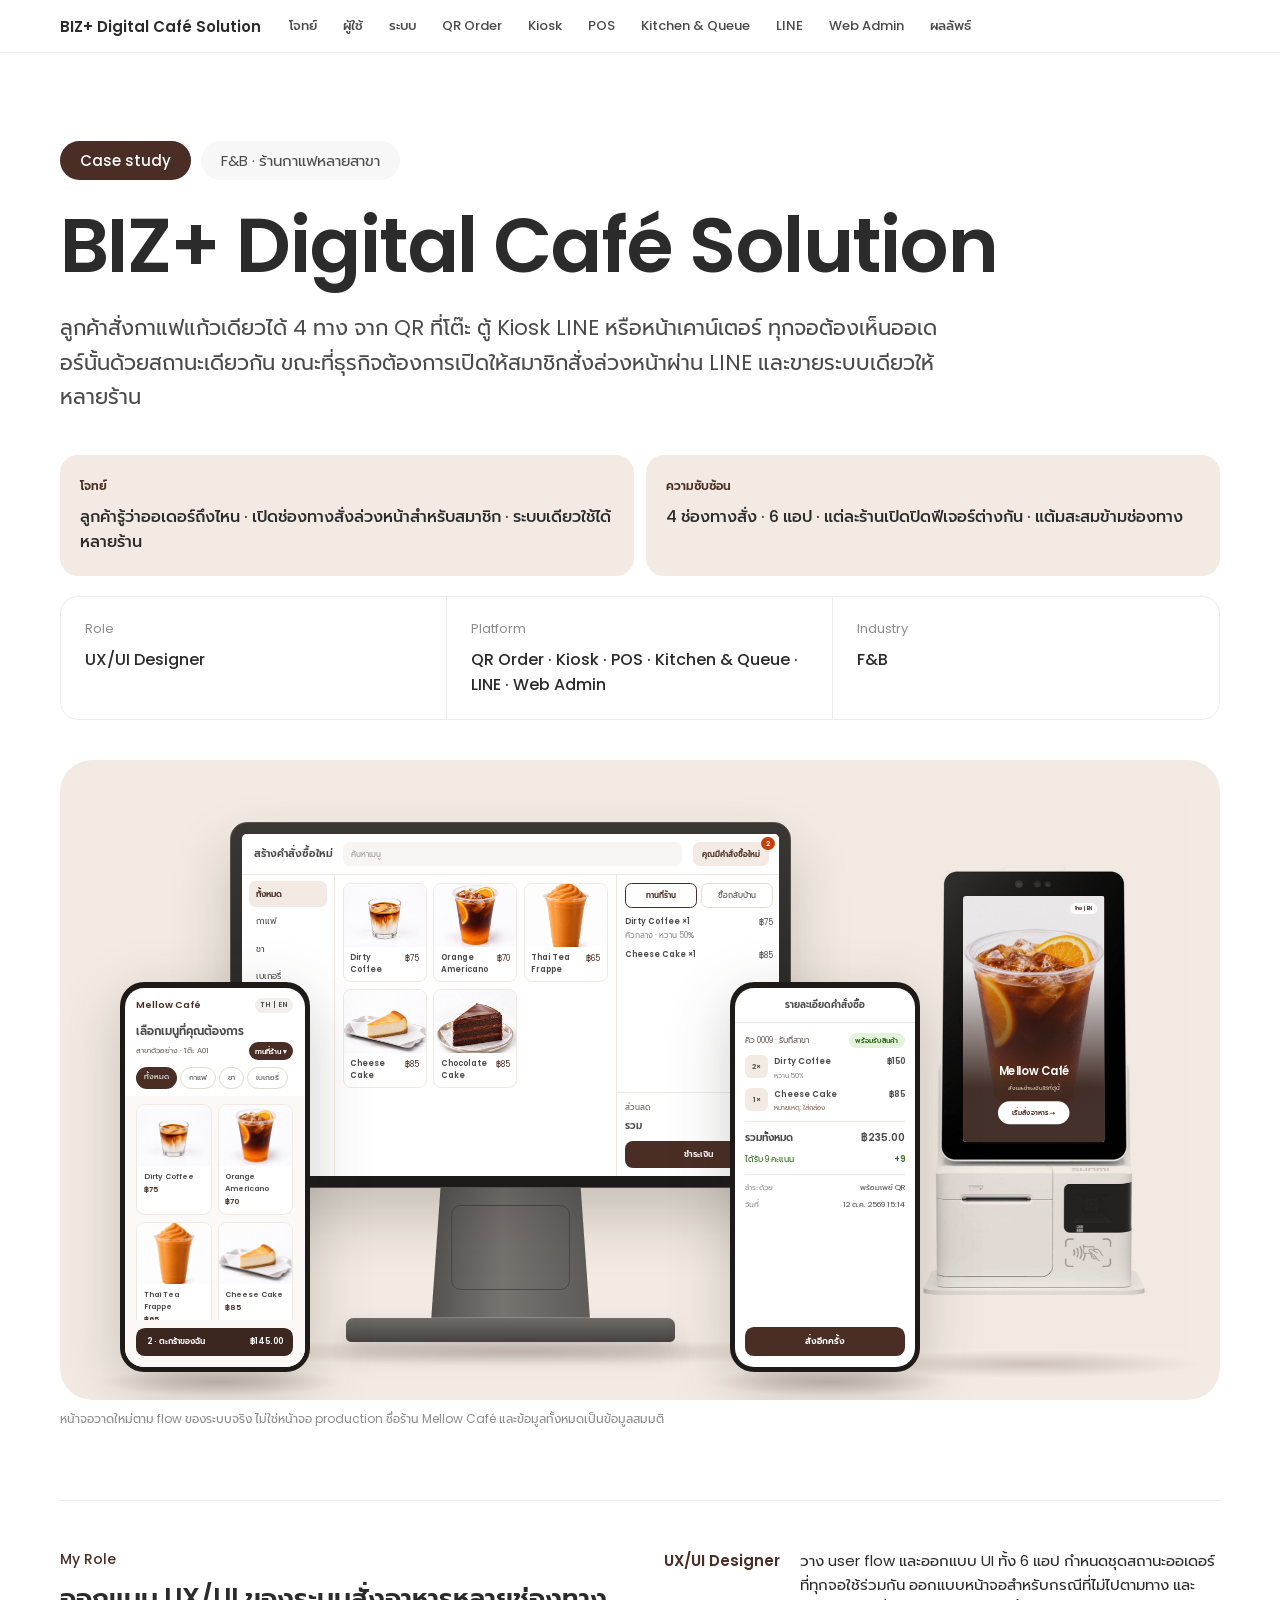
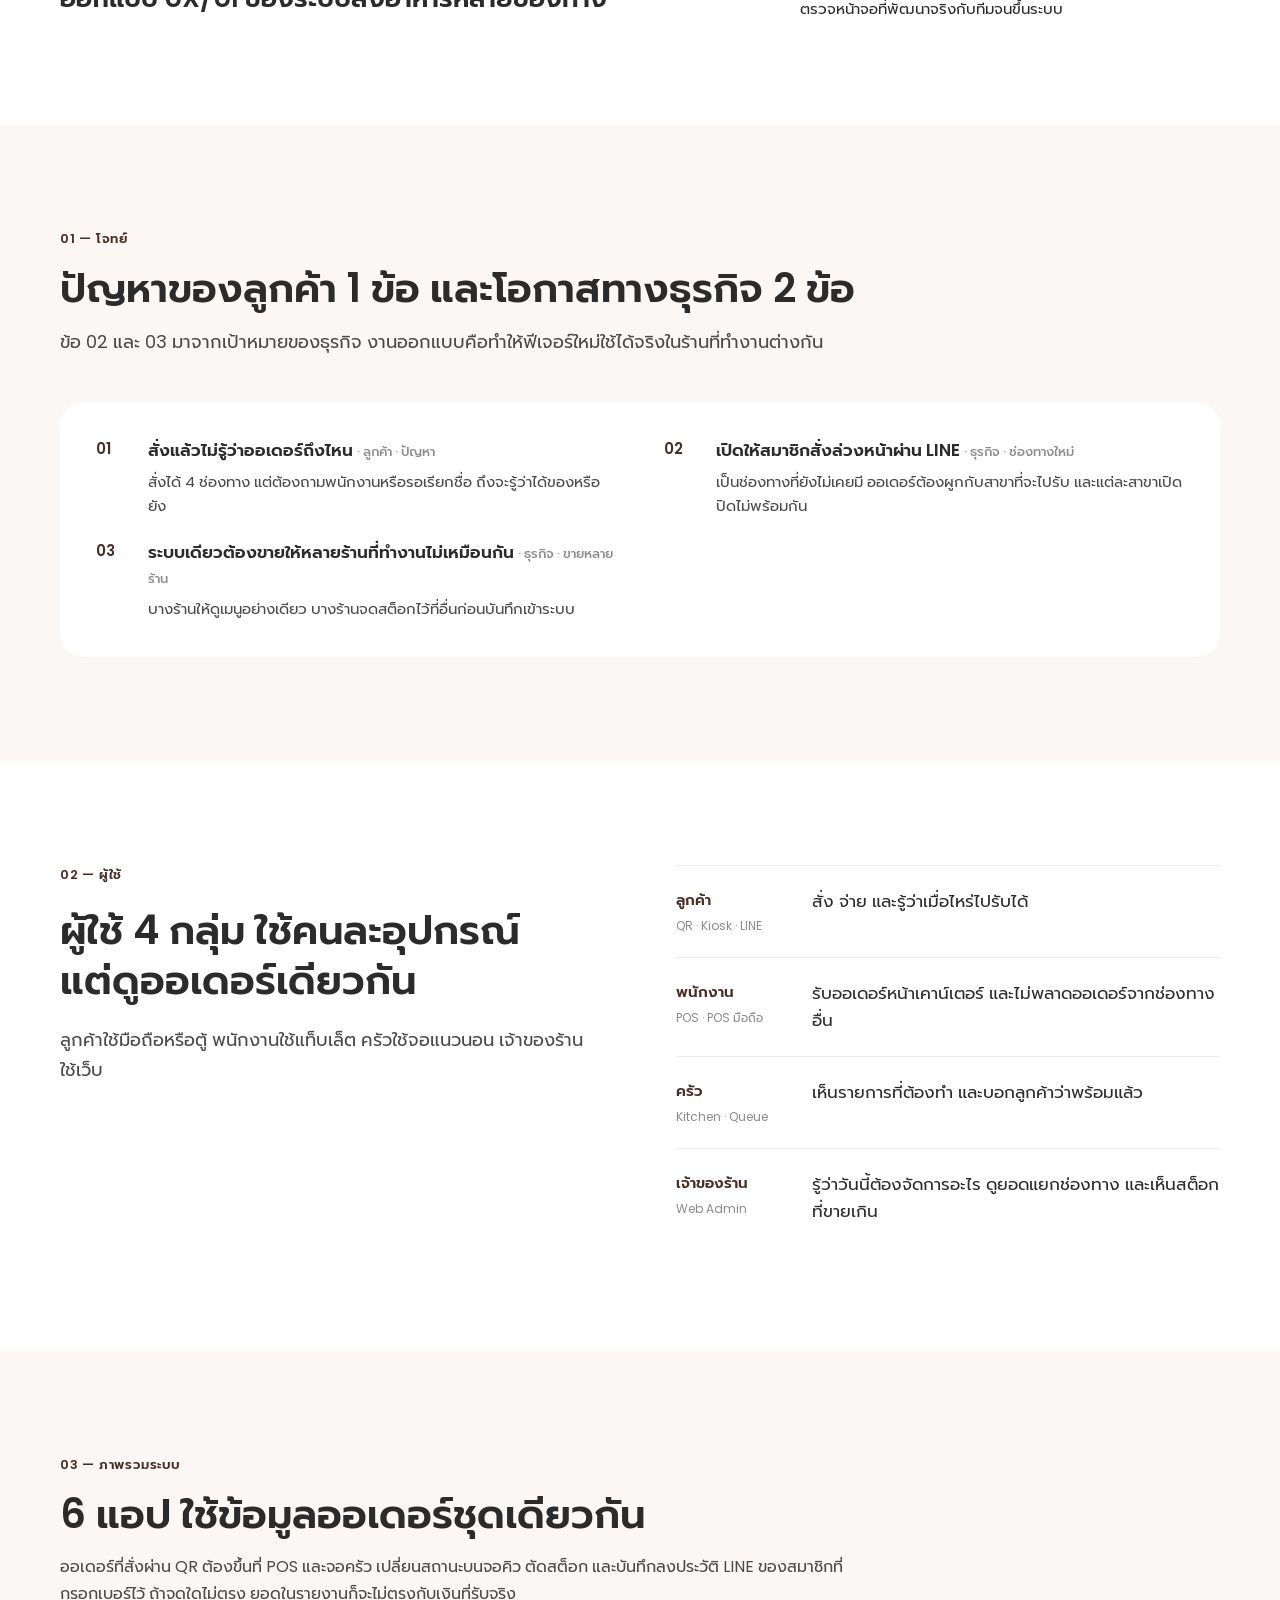
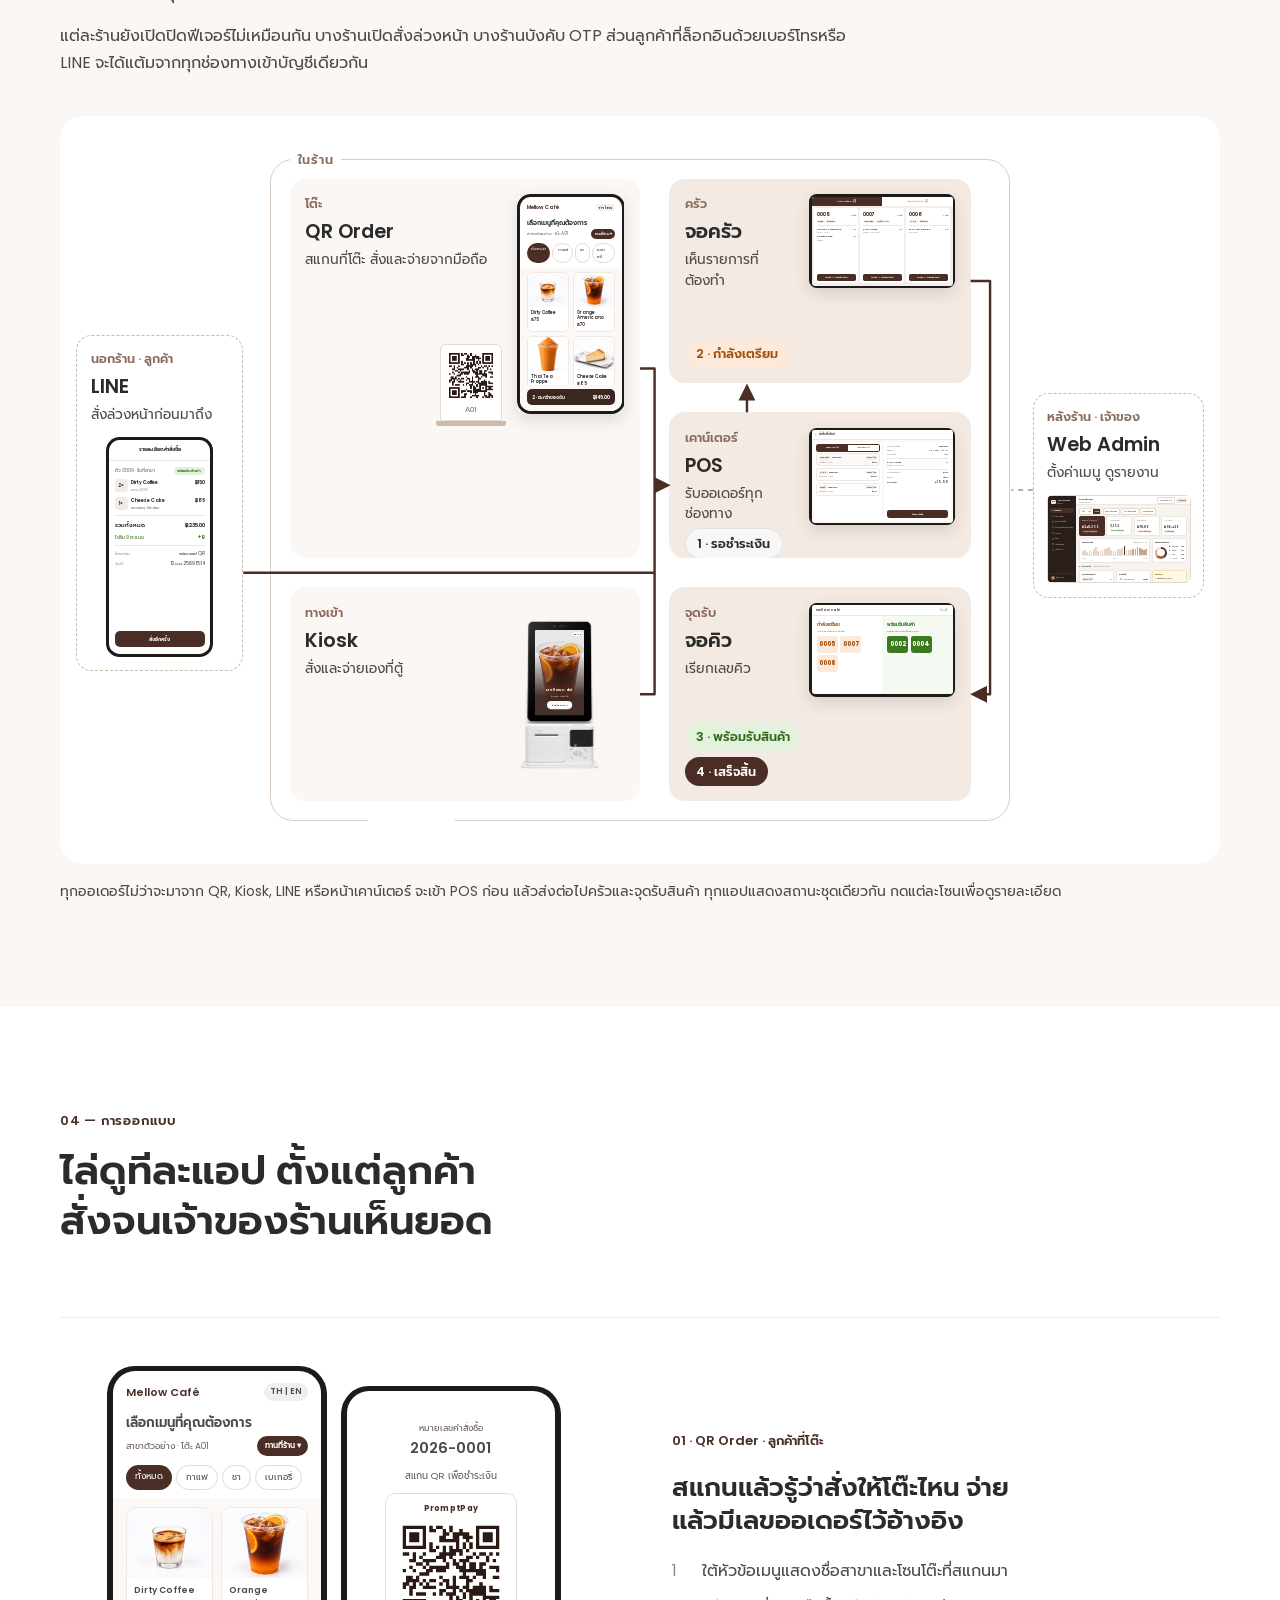
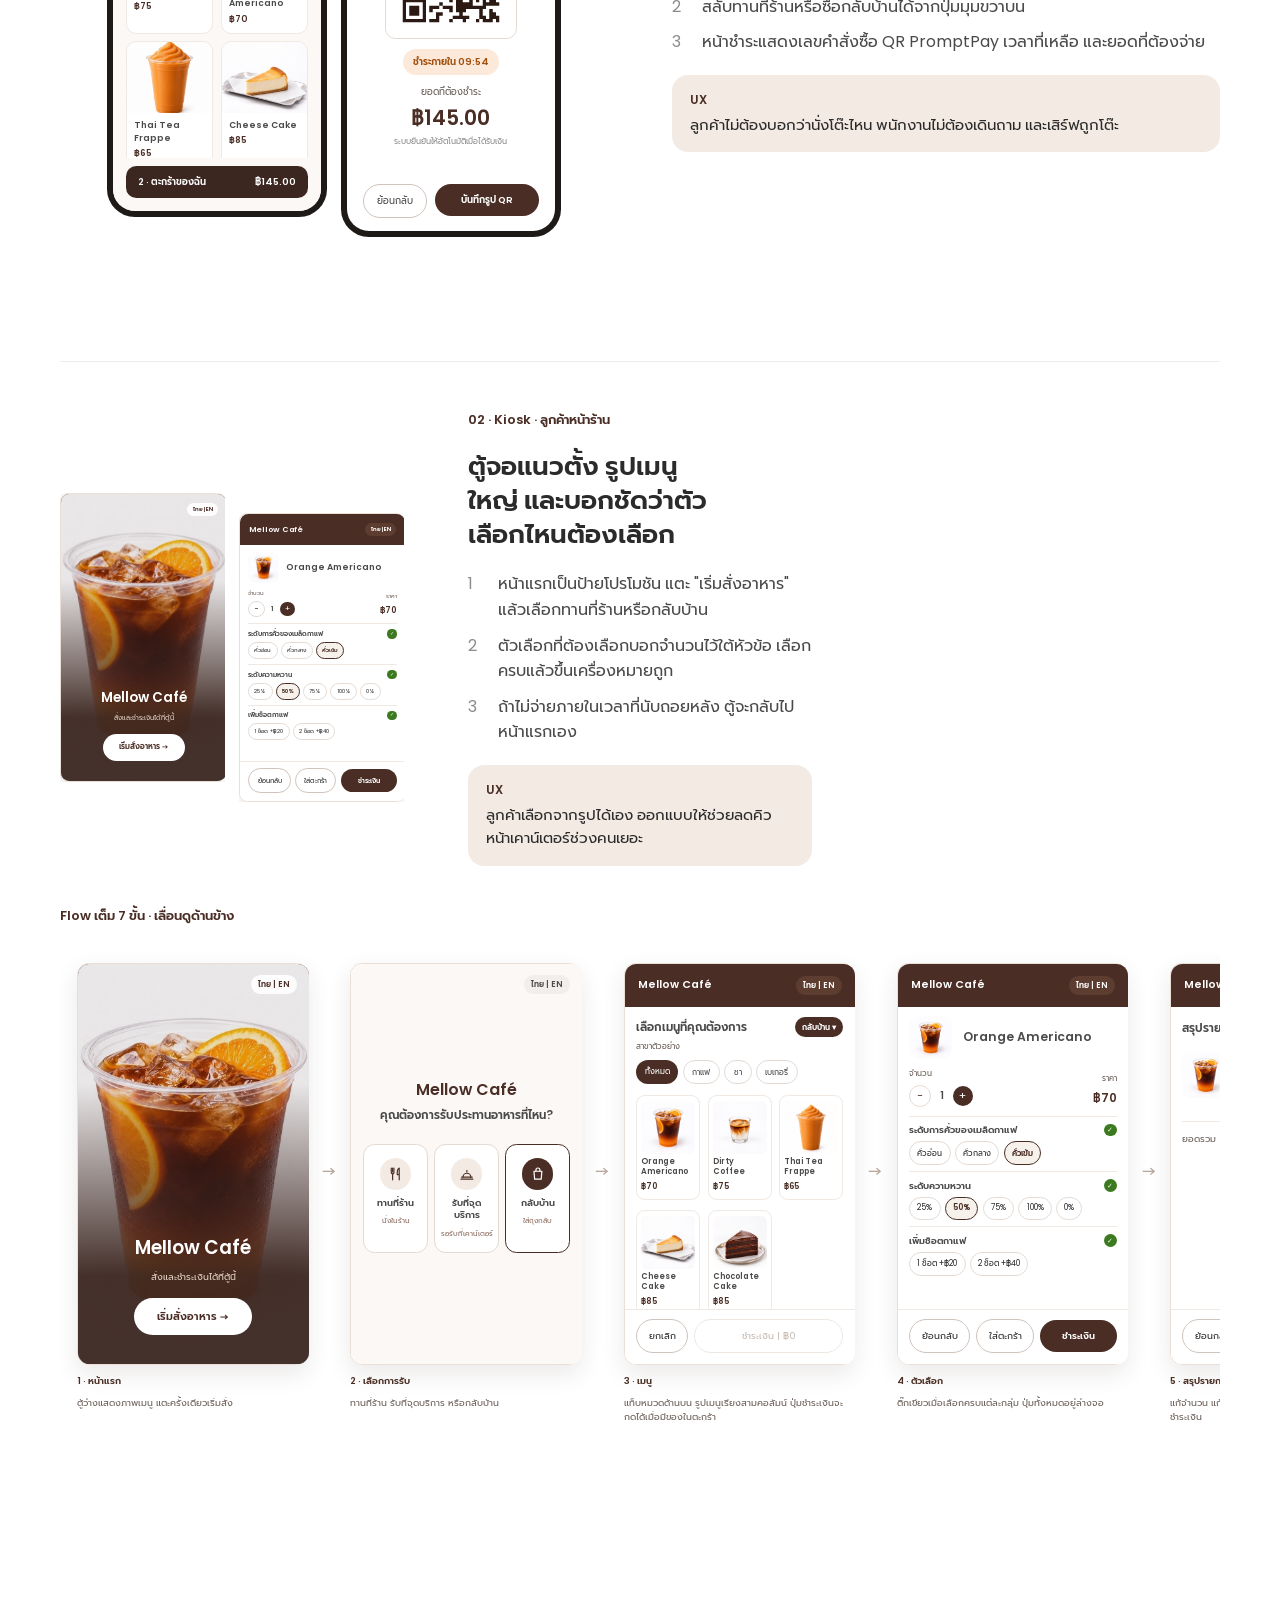
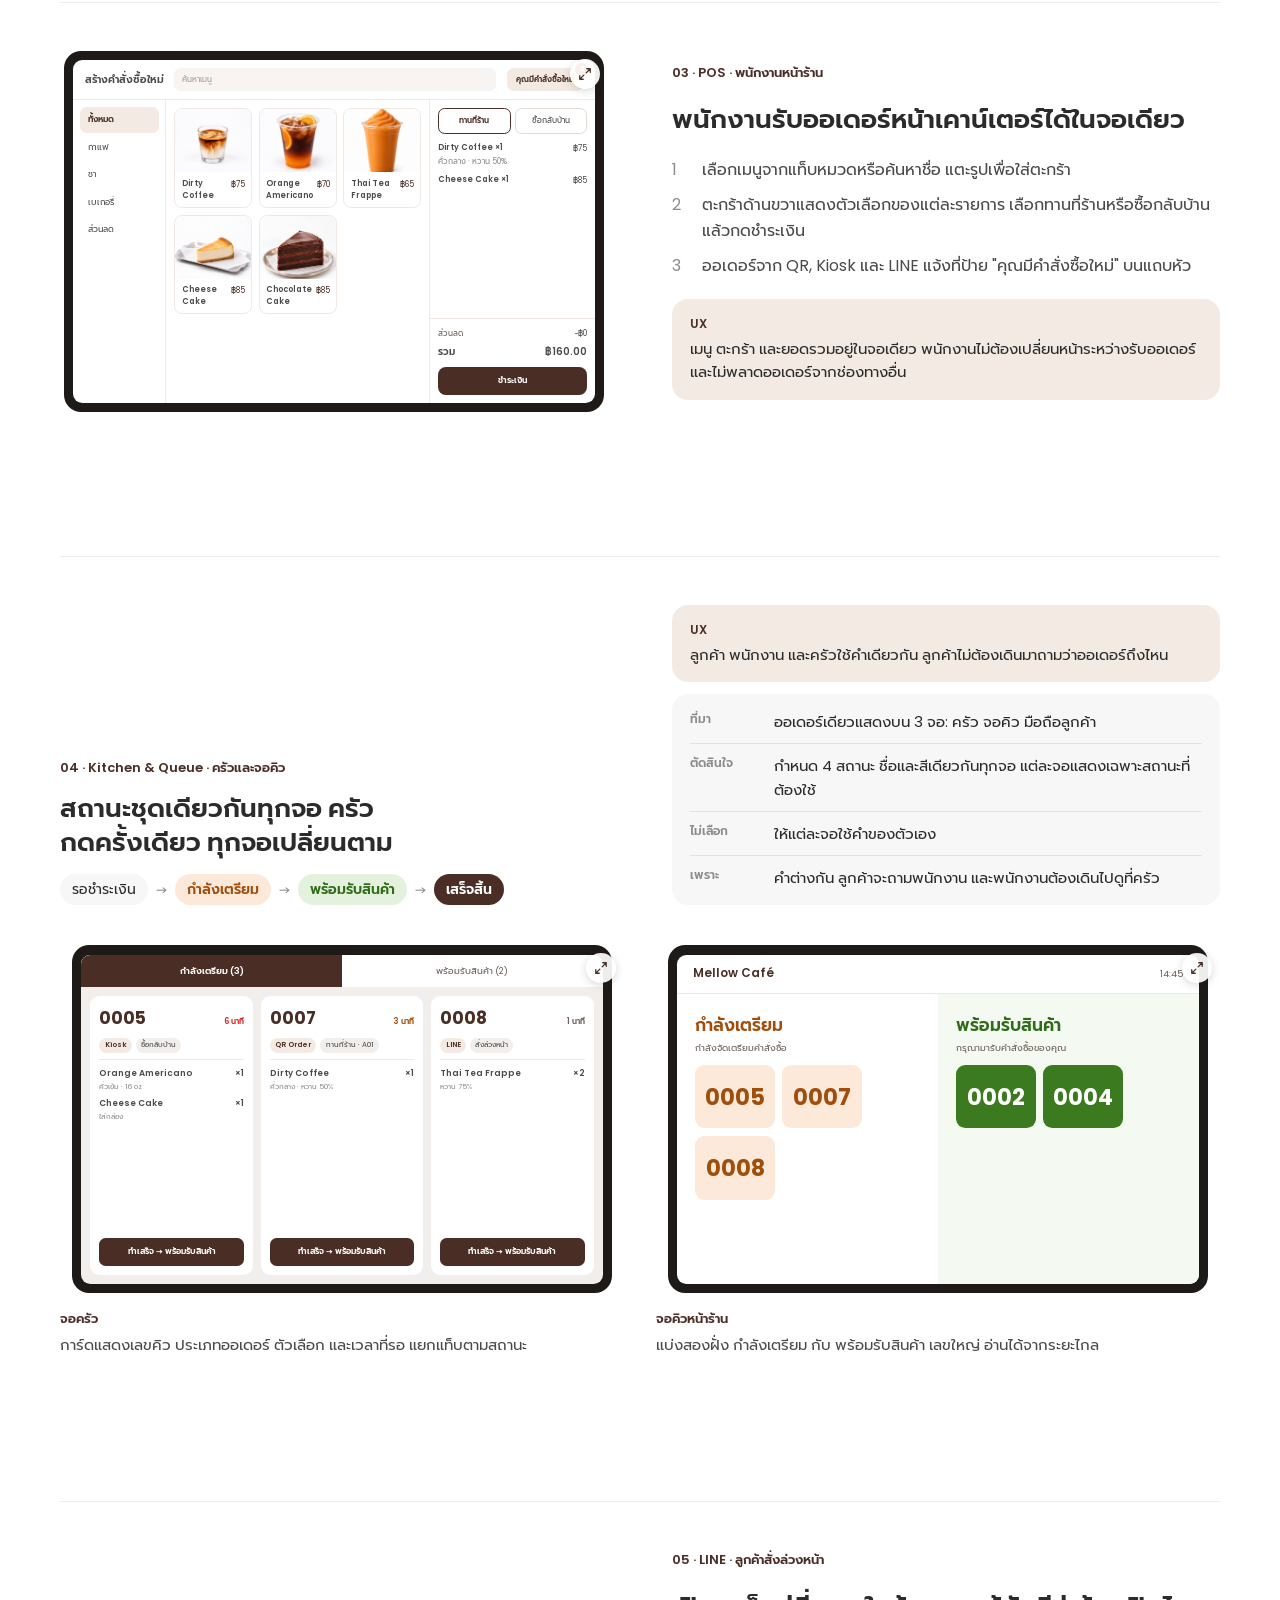
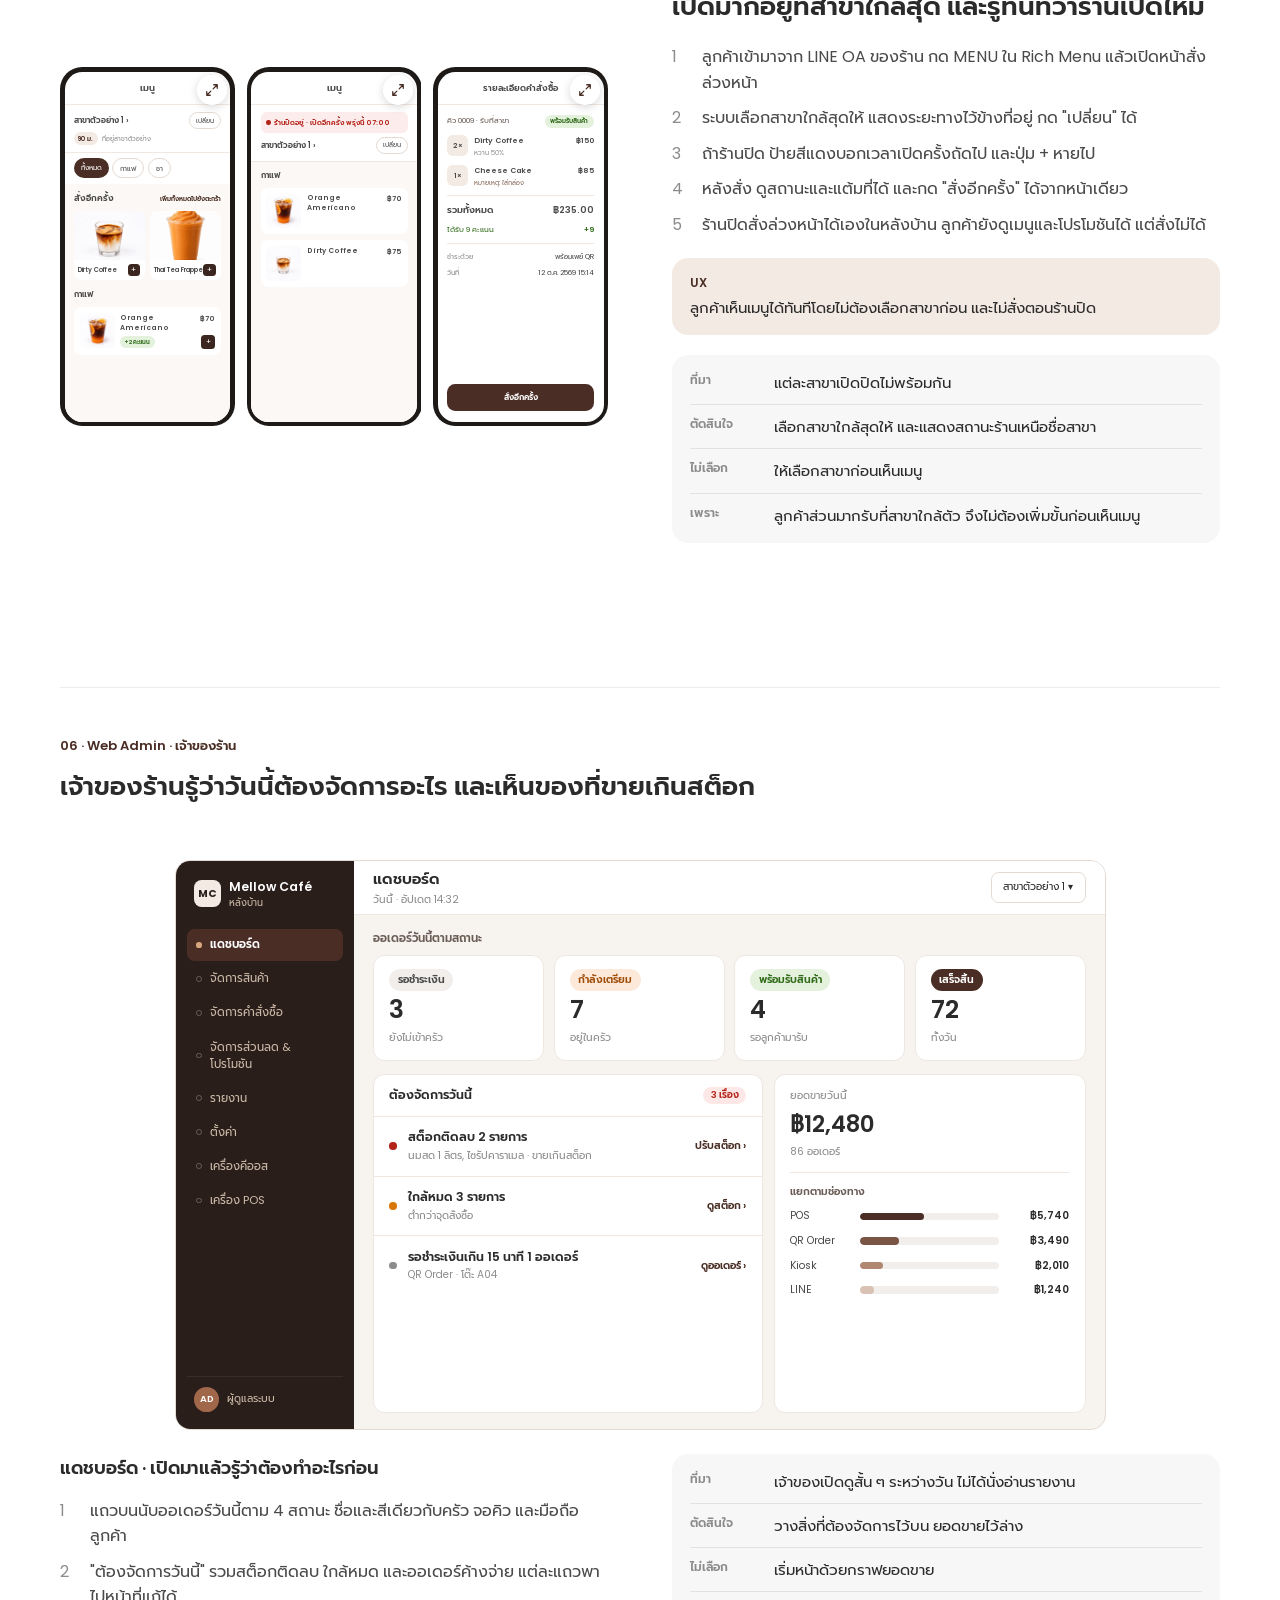
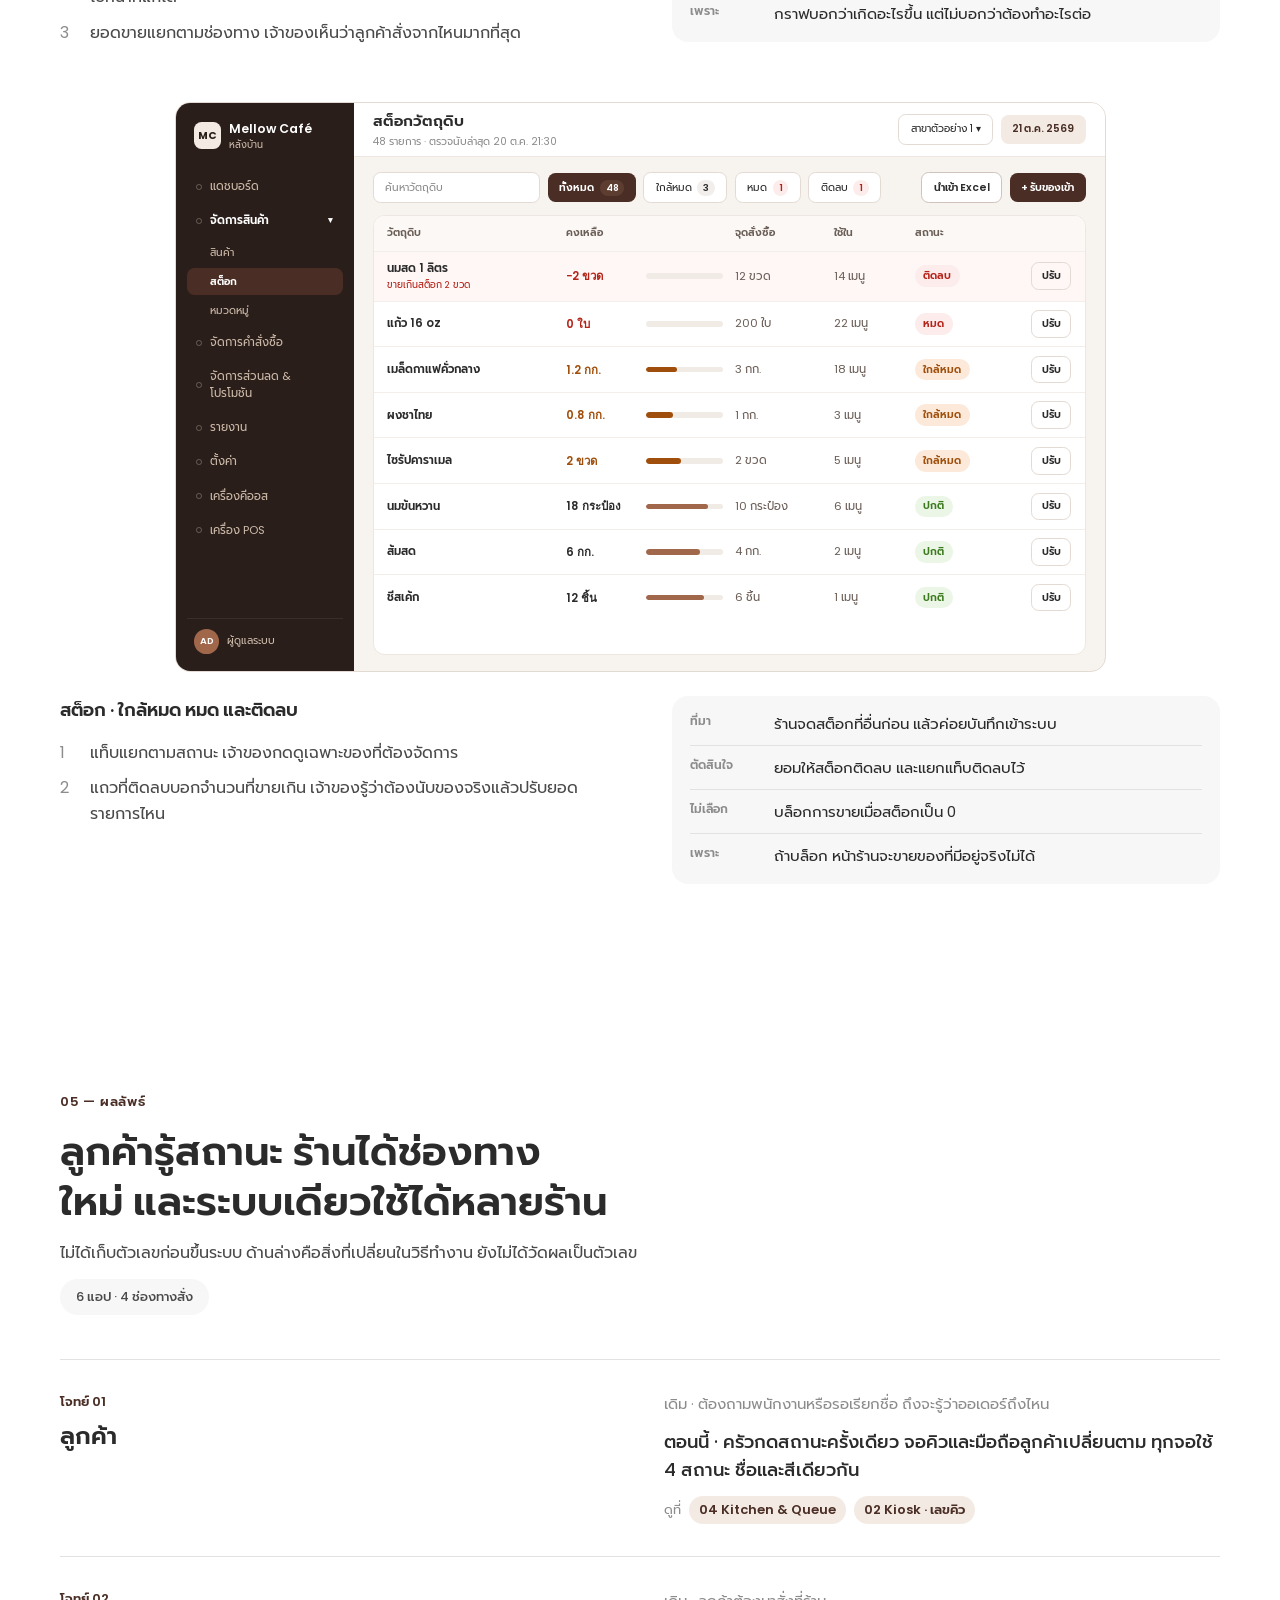
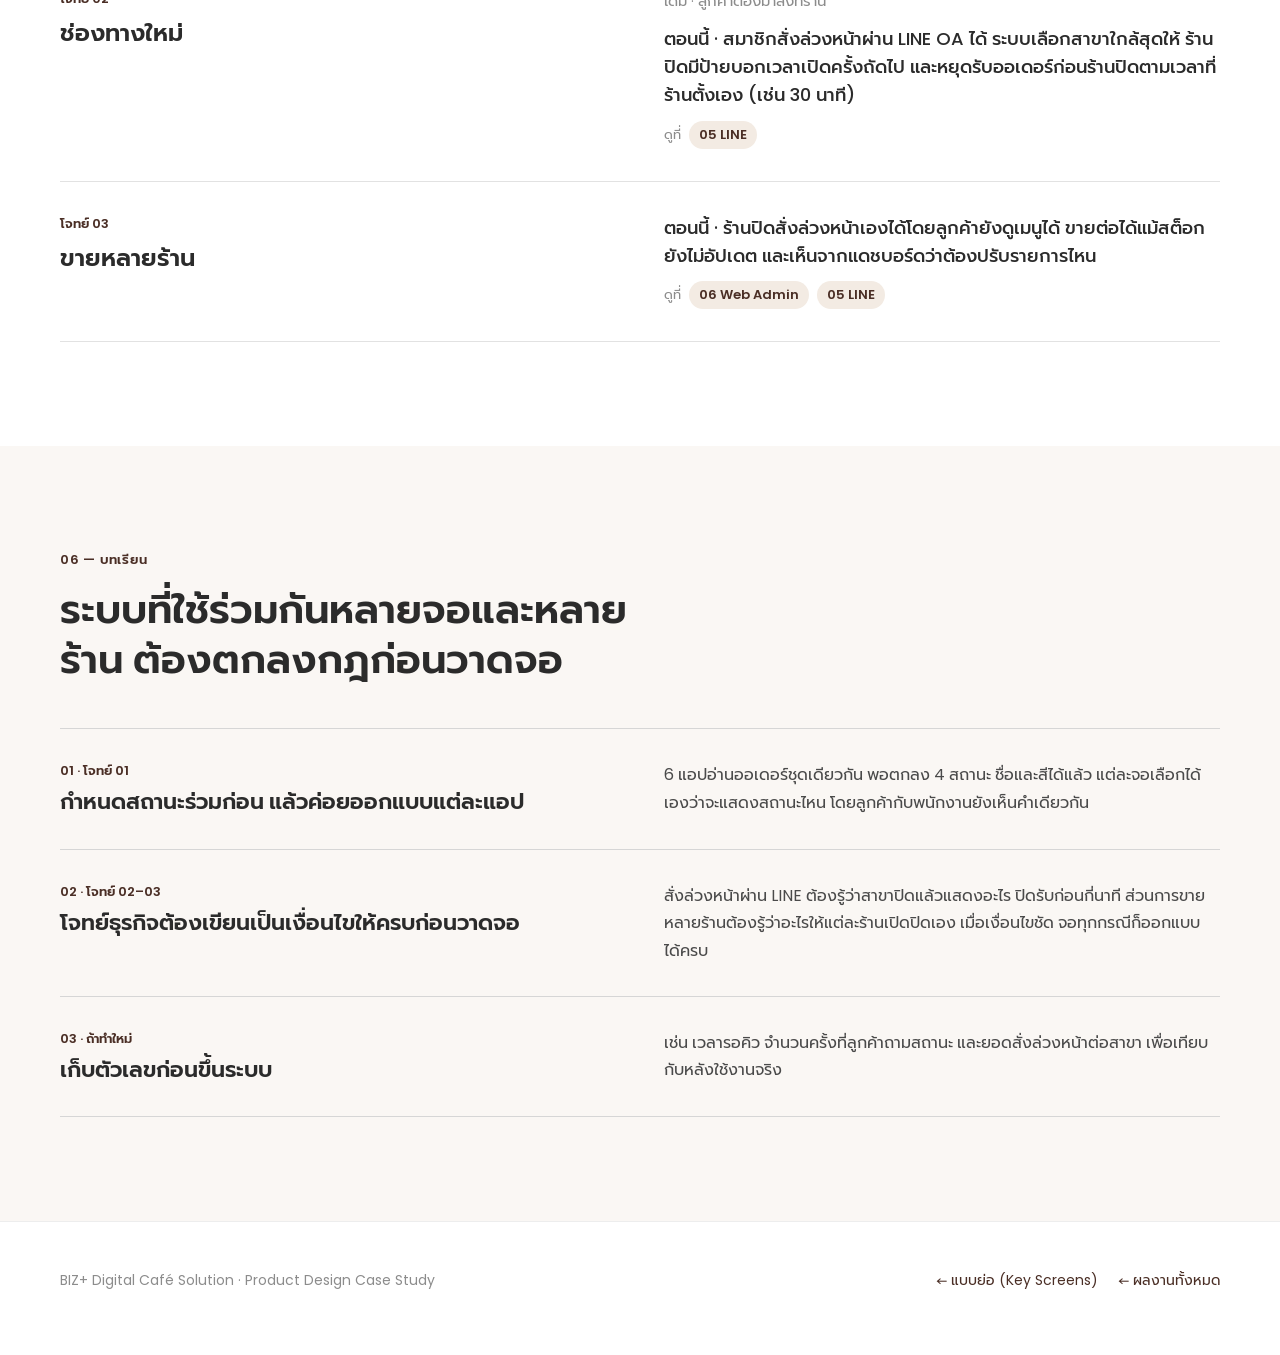
==== bizplus-full.html @ 7515756d "Publish portfolio site" ====
<!doctype html>
<html lang="th">
<head>
<meta charset="utf-8">
<meta name="viewport" content="width=device-width,initial-scale=1">
<title>BIZ+ Digital Café Solution — Case Study</title>
<link rel="preconnect" href="https://fonts.googleapis.com">
<link href="https://fonts.googleapis.com/css2?family=Poppins:wght@400;500;600;700&family=Prompt:wght@300;400;500;600;700&display=swap" rel="stylesheet">
<style>
body{margin:0;background:#FFFFFF;color:#4A4A4A;font-family:'Poppins','Prompt',sans-serif;-webkit-font-smoothing:antialiased}
a{color:#4A2E25;text-decoration:none}
a:hover{color:#2E1C16}
img{display:block}
html{scroll-behavior:smooth}
nav a[href^="#"]:hover{background:#F3EBE3;color:#4A2E25}
[data-zoomable]{cursor:zoom-in}
</style>
</head>
<body>
<main style="display: flex; flex-direction: column; background: rgb(255, 255, 255);"><nav style="position: sticky; top: 0px; z-index: 20; background: rgba(255, 255, 255, 0.94); backdrop-filter: blur(10px); border-bottom: 1px solid rgb(237, 237, 237); display: flex; justify-content: center; padding: 0px 24px;">
  <div style="width: 100%; max-width: 1160px; display: flex; align-items: center; gap: 16px; min-width: 0px;">
    <a href="#overview" style="flex: 0 0 auto; font-size: 15px; font-weight: 600; color: rgb(43, 43, 43);">BIZ+ Digital Café Solution</a>
    <div style="flex: 1 1 0%; min-width: 0px; display: flex; align-items: center; gap: 2px; overflow-x: auto; padding: 10px 0px; scrollbar-width: none;">
      <a href="#problem" class="scp0" style="font-size: 13px; font-weight: 500; color: rgb(74, 74, 74); padding: 6px 12px; border-radius: 999px; white-space: nowrap;">โจทย์</a>
      <a href="#users" class="scp0" style="font-size: 13px; font-weight: 500; color: rgb(74, 74, 74); padding: 6px 12px; border-radius: 999px; white-space: nowrap;">ผู้ใช้</a>
      <a href="#system" class="scp0" style="font-size: 13px; font-weight: 500; color: rgb(74, 74, 74); padding: 6px 12px; border-radius: 999px; white-space: nowrap;">ระบบ</a>
      <a href="#qr" class="scp0" style="font-size: 13px; font-weight: 500; color: rgb(74, 74, 74); padding: 6px 12px; border-radius: 999px; white-space: nowrap;">QR Order</a>
      <a href="#kiosk" class="scp0" style="font-size: 13px; font-weight: 500; color: rgb(74, 74, 74); padding: 6px 12px; border-radius: 999px; white-space: nowrap;">Kiosk</a>
      <a href="#pos" class="scp0" style="font-size: 13px; font-weight: 500; color: rgb(74, 74, 74); padding: 6px 12px; border-radius: 999px; white-space: nowrap;">POS</a>
      <a href="#kitchen" class="scp0" style="font-size: 13px; font-weight: 500; color: rgb(74, 74, 74); padding: 6px 12px; border-radius: 999px; white-space: nowrap;">Kitchen &amp; Queue</a>
      <a href="#line" class="scp0" style="font-size: 13px; font-weight: 500; color: rgb(74, 74, 74); padding: 6px 12px; border-radius: 999px; white-space: nowrap;">LINE</a>
      <a href="#admin" class="scp0" style="font-size: 13px; font-weight: 500; color: rgb(74, 74, 74); padding: 6px 12px; border-radius: 999px; white-space: nowrap;">Web Admin</a>
      <a href="#outcome" class="scp0" style="font-size: 13px; font-weight: 500; color: rgb(74, 74, 74); padding: 6px 12px; border-radius: 999px; white-space: nowrap;">ผลลัพธ์</a>
    </div>
  </div></nav><header id="overview" data-screen-label="Hero" style="scroll-margin-top: 56px; padding: 88px 24px 72px; display: flex; justify-content: center;">
  <div style="width: 100%; max-width: 1160px; display: flex; flex-direction: column; gap: 40px;">
    <div style="display: flex; flex-direction: column; gap: 24px;">
      <div style="display: flex; gap: 10px; flex-wrap: wrap;"><span style="padding: 8px 20px; border-radius: 999px; font-size: 15px; background: rgb(74, 46, 37); color: rgb(255, 255, 255); font-weight: 500;">Case study</span><span style="padding: 8px 20px; border-radius: 999px; font-size: 15px; background: rgb(247, 247, 247); color: rgb(74, 74, 74);">F&amp;B · ร้านกาแฟหลายสาขา</span></div>
      <h1 style="margin: 0px; font-size: clamp(44px, 6vw, 80px); line-height: 1.08; letter-spacing: -0.02em; font-weight: 600; color: rgb(43, 43, 43); text-wrap: balance;">BIZ+ Digital Café Solution</h1>
      <p style="margin: 0px; max-width: 900px; font-size: clamp(17px, 1.8vw, 21px); line-height: 1.65; color: rgb(74, 74, 74); text-wrap: pretty;">ลูกค้าสั่งกาแฟแก้วเดียวได้ 4 ทาง จาก QR ที่โต๊ะ ตู้ Kiosk LINE หรือหน้าเคาน์เตอร์ ทุกจอต้องเห็นออเดอร์นั้นด้วยสถานะเดียวกัน ขณะที่ธุรกิจต้องการเปิดให้สมาชิกสั่งล่วงหน้าผ่าน LINE และขายระบบเดียวให้หลายร้าน</p>
    </div>
    <div style="display: flex; flex-direction: column; gap: 20px;">
      <div style="display: grid; grid-template-columns: repeat(auto-fit, minmax(min(100%, 320px), 1fr)); gap: 12px;">
        <div style="display: flex; flex-direction: column; gap: 10px; padding: 22px 20px; border-radius: 18px; background: rgb(243, 235, 227);"><span style="font-size: 12px; font-weight: 600; color: rgb(74, 46, 37);">โจทย์</span><span style="font-size: 16px; line-height: 1.55; font-weight: 500; color: rgb(43, 43, 43);">ลูกค้ารู้ว่าออเดอร์ถึงไหน · เปิดช่องทางสั่งล่วงหน้าสำหรับสมาชิก · ระบบเดียวใช้ได้หลายร้าน</span></div>
        <div style="display: flex; flex-direction: column; gap: 10px; padding: 22px 20px; border-radius: 18px; background: rgb(243, 235, 227);"><span style="font-size: 12px; font-weight: 600; color: rgb(74, 46, 37);">ความซับซ้อน</span><span style="font-size: 16px; line-height: 1.55; font-weight: 500; color: rgb(43, 43, 43);">4 ช่องทางสั่ง · 6 แอป · แต่ละร้านเปิดปิดฟีเจอร์ต่างกัน · แต้มสะสมข้ามช่องทาง</span></div>
      </div>
      <div style="display: grid; grid-template-columns: repeat(auto-fit, minmax(min(100%, 260px), 1fr)); border: 1px solid rgb(237, 237, 237); border-radius: 18px; overflow: hidden;">
        <div style="display: flex; flex-direction: column; gap: 8px; padding: 22px 24px; border-right: 1px solid rgb(237, 237, 237);"><span style="font-size: 13px; color: rgb(140, 140, 140);">Role</span><span style="font-size: 16px; font-weight: 500; color: rgb(43, 43, 43);">UX/UI Designer</span></div>
        <div style="display: flex; flex-direction: column; gap: 8px; padding: 22px 24px; border-right: 1px solid rgb(237, 237, 237);"><span style="font-size: 13px; color: rgb(140, 140, 140);">Platform</span><span style="font-size: 16px; font-weight: 500; color: rgb(43, 43, 43);">QR Order · Kiosk · POS · Kitchen &amp; Queue · LINE · Web Admin</span></div>
        <div style="display: flex; flex-direction: column; gap: 8px; padding: 22px 24px;"><span style="font-size: 13px; color: rgb(140, 140, 140);">Industry</span><span style="font-size: 16px; font-weight: 500; color: rgb(43, 43, 43);">F&amp;B&nbsp;</span></div>
      </div>
    </div>
    <div style="display: flex; flex-direction: column; gap: 10px;">
      <div style="border-radius: 32px; background: rgb(243, 235, 227); overflow: hidden; width: 100%; min-width: 0px; display: flex; justify-content: center;"><div data-fit-w="1160" data-fit-max="1" style="zoom: 1;"><div style="position: relative; width: 1160px; height: 640px;">
        <div style="position: absolute; left: 150px; top: 578px; width: 620px; height: 28px; border-radius: 50%; background: radial-gradient(closest-side, rgba(74, 46, 37, 0.22), rgba(74, 46, 37, 0));"></div><div style="position: absolute; left: 800px; top: 590px; width: 340px; height: 28px; border-radius: 50%; background: radial-gradient(closest-side, rgba(74, 46, 37, 0.22), rgba(74, 46, 37, 0));"></div><div style="position: absolute; left: 40px; top: 608px; width: 240px; height: 28px; border-radius: 50%; background: radial-gradient(closest-side, rgba(74, 46, 37, 0.22), rgba(74, 46, 37, 0));"></div><div style="position: absolute; left: 650px; top: 608px; width: 240px; height: 28px; border-radius: 50%; background: radial-gradient(closest-side, rgba(74, 46, 37, 0.22), rgba(74, 46, 37, 0));"></div>
        <div style="position: absolute; left: 170px; top: 62px;"><div style="zoom: 1.22; width: 460px;"><div style="width: 460px; display: flex; flex-direction: column; align-items: center;"><div style="width: 460px; padding: 9px; border-radius: 14px; background: linear-gradient(rgb(58, 54, 52), rgb(28, 26, 25)); border: 1px solid rgb(87, 81, 77); box-sizing: border-box; box-shadow: rgba(42, 35, 32, 0.22) 0px 24px 48px; position: relative; z-index: 1;"><div style="border-radius: 4px; overflow: hidden; background: rgb(255, 255, 255);"><div style="zoom: 0.539;"><div style="width: 820px;"><div style="padding: 0px;"><div style="height: 520px; border-radius: 0px; overflow: hidden; background: rgb(255, 255, 255); display: flex; flex-direction: column;"><div style="display: flex; align-items: center; gap: 16px; padding: 12px 18px; border-bottom: 1px solid rgb(240, 232, 226);"><span style="font-size: 16px; font-weight: 600;">สร้างคำสั่งซื้อใหม่</span><span style="flex: 1 1 0%; font-size: 12px; padding: 8px 12px; border-radius: 10px; background: rgb(247, 244, 241); color: rgb(163, 154, 148);">ค้นหาเมนู</span><span style="position: relative; font-size: 12px; font-weight: 600; padding: 8px 14px; border-radius: 10px; background: rgb(243, 235, 227); color: rgb(74, 46, 37);">คุณมีคำสั่งซื้อใหม่<span style="position: absolute; top: -8px; right: -8px; width: 20px; height: 20px; border-radius: 50%; background: rgb(194, 65, 12); color: rgb(255, 255, 255); font-size: 11px; display: flex; align-items: center; justify-content: center;">2</span></span></div><div style="flex: 1 1 0%; display: flex; min-height: 0px;"><div style="width: 120px; display: flex; flex-direction: column; gap: 2px; padding: 10px; border-right: 1px solid rgb(240, 232, 226);"><span style="font-size: 13px; font-weight: 600; padding: 10px 12px; border-radius: 10px; background: rgb(243, 235, 227); color: rgb(74, 46, 37);">ทั้งหมด</span><span style="font-size: 13px; padding: 10px 12px;">กาแฟ</span><span style="font-size: 13px; padding: 10px 12px;">ชา</span><span style="font-size: 13px; padding: 10px 12px;">เบเกอรี่</span><span style="font-size: 13px; padding: 10px 12px;">ส่วนลด</span></div><div style="flex: 1 1 0%; display: grid; grid-template-columns: repeat(3, 1fr); gap: 10px; padding: 12px; align-content: start;"><div style="display: flex; flex-direction: column; border-radius: 12px; overflow: hidden; border: 1px solid rgb(240, 232, 226);"><img src="assets/bizplus/case-study/menu-dirty.jpg" alt="Dirty Coffee" style="width: 100%; height: 96px; object-fit: cover; background: rgb(244, 241, 238);"><div style="display: flex; justify-content: space-between; gap: 6px; padding: 8px 10px;"><span style="font-size: 12px; font-weight: 600;">Dirty Coffee</span><span style="font-size: 12px; color: rgb(74, 46, 37);">฿75</span></div></div><div style="display: flex; flex-direction: column; border-radius: 12px; overflow: hidden; border: 1px solid rgb(240, 232, 226);"><img src="assets/bizplus/case-study/menu-orange.jpg" alt="Orange Americano" style="width: 100%; height: 96px; object-fit: cover; background: rgb(244, 241, 238);"><div style="display: flex; justify-content: space-between; gap: 6px; padding: 8px 10px;"><span style="font-size: 12px; font-weight: 600;">Orange Americano</span><span style="font-size: 12px; color: rgb(74, 46, 37);">฿70</span></div></div><div style="display: flex; flex-direction: column; border-radius: 12px; overflow: hidden; border: 1px solid rgb(240, 232, 226);"><img src="assets/bizplus/case-study/menu-thaitea.jpg" alt="Thai Tea Frappe" style="width: 100%; height: 96px; object-fit: cover; background: rgb(244, 241, 238);"><div style="display: flex; justify-content: space-between; gap: 6px; padding: 8px 10px;"><span style="font-size: 12px; font-weight: 600;">Thai Tea Frappe</span><span style="font-size: 12px; color: rgb(74, 46, 37);">฿65</span></div></div><div style="display: flex; flex-direction: column; border-radius: 12px; overflow: hidden; border: 1px solid rgb(240, 232, 226);"><img src="assets/bizplus/case-study/menu-cheesecake.jpg" alt="Cheese Cake" style="width: 100%; height: 96px; object-fit: cover; background: rgb(244, 241, 238);"><div style="display: flex; justify-content: space-between; gap: 6px; padding: 8px 10px;"><span style="font-size: 12px; font-weight: 600;">Cheese Cake</span><span style="font-size: 12px; color: rgb(74, 46, 37);">฿85</span></div></div><div style="display: flex; flex-direction: column; border-radius: 12px; overflow: hidden; border: 1px solid rgb(240, 232, 226);"><img src="assets/bizplus/case-study/menu-chococake.jpg" alt="Chocolate Cake" style="width: 100%; height: 96px; object-fit: cover; background: rgb(244, 241, 238);"><div style="display: flex; justify-content: space-between; gap: 6px; padding: 8px 10px;"><span style="font-size: 12px; font-weight: 600;">Chocolate Cake</span><span style="font-size: 12px; color: rgb(74, 46, 37);">฿85</span></div></div></div><div style="width: 250px; display: flex; flex-direction: column; border-left: 1px solid rgb(240, 232, 226);"><div style="display: flex; gap: 6px; padding: 12px;"><span style="flex: 1 1 0%; text-align: center; font-size: 12px; font-weight: 600; padding: 8px; border-radius: 10px; border: 1.5px solid rgb(74, 46, 37); color: rgb(74, 46, 37);">ทานที่ร้าน</span><span style="flex: 1 1 0%; text-align: center; font-size: 12px; padding: 8px; border-radius: 10px; border: 1px solid rgb(227, 218, 211);">ซื้อกลับบ้าน</span></div><div style="flex: 1 1 0%; display: flex; flex-direction: column; gap: 10px; padding: 0px 12px;"><div style="display: flex; justify-content: space-between; font-size: 12px;"><div style="display: flex; flex-direction: column; gap: 2px;"><span style="font-weight: 600;">Dirty Coffee ×1</span><span style="color: rgb(140, 140, 140);">คั่วกลาง · หวาน 50%</span></div><span>฿75</span></div><div style="display: flex; justify-content: space-between; font-size: 12px;"><div style="display: flex; flex-direction: column; gap: 2px;"><span style="font-weight: 600;">Cheese Cake ×1</span></div><span>฿85</span></div></div><div style="display: flex; flex-direction: column; gap: 6px; padding: 12px; border-top: 1px solid rgb(240, 232, 226); font-size: 12px;"><div style="display: flex; justify-content: space-between;"><span style="color: rgb(107, 94, 87);">ส่วนลด</span><span>−฿0</span></div><div style="display: flex; justify-content: space-between; font-size: 15px; font-weight: 600;"><span>รวม</span><span>฿160.00</span></div><span style="height: 42px; margin-top: 6px; border-radius: 12px; background: rgb(74, 46, 37); color: rgb(255, 255, 255); font-size: 13px; font-weight: 600; display: flex; align-items: center; justify-content: center;">ชำระเงิน</span></div></div></div></div></div></div></div></div></div><div style="width: 130px; height: 110px; margin-top: -4px; background: linear-gradient(90deg, rgb(85, 82, 79), rgb(119, 115, 111) 45%, rgb(94, 91, 88)); clip-path: polygon(6% 0px, 94% 0px, 100% 100%, 0px 100%); display: flex; justify-content: center; padding-top: 18px; box-sizing: border-box;"><div style="width: 96px; height: 68px; border-radius: 8px; border: 1px solid rgb(74, 71, 69);"></div></div><div style="width: 270px; height: 20px; border-radius: 6px 6px 4px 4px; background: linear-gradient(rgb(111, 107, 104), rgb(69, 66, 64)); box-shadow: rgba(42, 35, 32, 0.18) 0px 10px 20px;"></div></div></div></div>
        <div style="position: absolute; left: 820px; top: 40px;"><div style="zoom: 1.1; width: 280px;"><div style="zoom: 0.737;"><div style="position: relative; width: 380px; flex: 0 0 auto;"><img src="assets/bizplus/case-study/kiosk-device.jpg" alt="ตู้ Kiosk" style="width: 100%; height: auto; display: block; mix-blend-mode: multiply;"><div style="position: absolute; left: 27.1%; top: 17.4%; width: 46%; height: 45%; border-radius: 4px; overflow: hidden; background: rgb(0, 0, 0);"><div style="width: 320px; height: 556px; transform: scale(0.546); transform-origin: 0px 0px;"><div style="width: 320px; height: 556px; border-radius: 0px; overflow: hidden; background: rgb(59, 38, 32); display: flex; flex-direction: column; position: relative;"><img src="assets/bizplus/case-study/menu-orange.jpg" alt="" style="position: absolute; inset: 0px; width: 100%; height: 100%; object-fit: cover;"><div style="position: absolute; inset: 0px; background: linear-gradient(rgba(59, 38, 32, 0.1) 30%, rgba(59, 38, 32, 0.95) 78%);"></div><div style="position: absolute; top: 16px; right: 16px; font-size: 11px; font-weight: 600; padding: 4px 10px; border-radius: 999px; background: rgba(255, 255, 255, 0.9); color: rgb(74, 46, 37);">ไทย | EN</div><div style="position: absolute; left: 0px; right: 0px; bottom: 0px; display: flex; flex-direction: column; align-items: center; gap: 10px; padding: 32px 24px 40px;"><span style="font-family: Poppins; font-size: 26px; font-weight: 600; color: rgb(255, 255, 255);">Mellow Café</span><span style="font-size: 13px; color: rgb(230, 211, 198);">สั่งและชำระเงินได้ที่ตู้นี้</span><span style="margin-top: 10px; height: 52px; padding: 0px 32px; border-radius: 999px; background: rgb(255, 255, 255); color: rgb(74, 46, 37); font-size: 15px; font-weight: 600; display: flex; align-items: center;">เริ่มสั่งอาหาร →</span></div></div></div></div></div></div></div></div>
        <div style="position: absolute; left: 60px; top: 222px; z-index: 2;"><div style="zoom: 1; width: 190px; filter: drop-shadow(rgba(42, 35, 32, 0.22) 0px 18px 30px);"><div style="zoom: 0.633;"><div style="width: 300px;"><div style="padding: 8px; border-radius: 38px; background: rgb(30, 26, 24);"><div style="height: 600px; border-radius: 30px; background: rgb(255, 255, 255); overflow: hidden; display: flex; flex-direction: column;"><div style="display: flex; justify-content: space-between; align-items: center; padding: 16px 18px 10px;"><span style="font-family: Poppins; font-size: 15px; font-weight: 600; color: rgb(74, 46, 37);">Mellow Café</span><span style="font-size: 11px; font-weight: 600; padding: 4px 8px; border-radius: 999px; background: rgb(241, 238, 236);">TH | EN</span></div><div style="display: flex; flex-direction: column; gap: 4px; padding: 6px 18px 12px;"><span style="font-size: 18px; font-weight: 600;">เลือกเมนูที่คุณต้องการ</span><div style="display: flex; justify-content: space-between; align-items: center; gap: 8px;"><span style="font-size: 12px; color: rgb(107, 94, 87);">สาขาตัวอย่าง · โต๊ะ A01</span><span style="font-size: 11px; font-weight: 600; padding: 5px 10px; border-radius: 999px; background: rgb(74, 46, 37); color: rgb(255, 255, 255);">ทานที่ร้าน ▾</span></div></div><div style="display: flex; gap: 6px; padding: 0px 18px 12px;"><span style="font-size: 12px; padding: 6px 12px; border-radius: 999px; background: rgb(74, 46, 37); color: rgb(255, 255, 255);">ทั้งหมด</span><span style="font-size: 12px; padding: 6px 12px; border-radius: 999px; border: 1px solid rgb(227, 218, 211);">กาแฟ</span><span style="font-size: 12px; padding: 6px 12px; border-radius: 999px; border: 1px solid rgb(227, 218, 211);">ชา</span><span style="font-size: 12px; padding: 6px 12px; border-radius: 999px; border: 1px solid rgb(227, 218, 211);">เบเกอรี่</span></div><div style="flex: 1 1 0%; min-height: 0px; overflow: hidden; display: grid; grid-template-columns: 1fr 1fr; grid-auto-rows: max-content; gap: 10px; padding: 12px 18px 4px; background: rgb(251, 248, 245); align-content: start;"><div style="display: flex; flex-direction: column; border-radius: 14px; background: rgb(255, 255, 255); overflow: hidden; border: 1px solid rgb(240, 232, 226);"><img src="assets/bizplus/case-study/menu-dirty.jpg" alt="Dirty Coffee" style="width: 100%; height: 96px; flex: 0 0 auto; object-fit: cover; background: rgb(244, 241, 238);"><div style="display: flex; flex-direction: column; gap: 2px; padding: 8px 10px 10px;"><span style="font-size: 12px; font-weight: 600;">Dirty Coffee</span><span style="font-size: 12px; font-weight: 600; color: rgb(74, 46, 37);">฿75</span></div></div><div style="display: flex; flex-direction: column; border-radius: 14px; background: rgb(255, 255, 255); overflow: hidden; border: 1px solid rgb(240, 232, 226);"><img src="assets/bizplus/case-study/menu-orange.jpg" alt="Orange Americano" style="width: 100%; height: 96px; flex: 0 0 auto; object-fit: cover; background: rgb(244, 241, 238);"><div style="display: flex; flex-direction: column; gap: 2px; padding: 8px 10px 10px;"><span style="font-size: 12px; font-weight: 600;">Orange Americano</span><span style="font-size: 12px; font-weight: 600; color: rgb(74, 46, 37);">฿70</span></div></div><div style="display: flex; flex-direction: column; border-radius: 14px; background: rgb(255, 255, 255); overflow: hidden; border: 1px solid rgb(240, 232, 226);"><img src="assets/bizplus/case-study/menu-thaitea.jpg" alt="Thai Tea Frappe" style="width: 100%; height: 96px; flex: 0 0 auto; object-fit: cover; background: rgb(244, 241, 238);"><div style="display: flex; flex-direction: column; gap: 2px; padding: 8px 10px 10px;"><span style="font-size: 12px; font-weight: 600;">Thai Tea Frappe</span><span style="font-size: 12px; font-weight: 600; color: rgb(74, 46, 37);">฿65</span></div></div><div style="display: flex; flex-direction: column; border-radius: 14px; background: rgb(255, 255, 255); overflow: hidden; border: 1px solid rgb(240, 232, 226);"><img src="assets/bizplus/case-study/menu-cheesecake.jpg" alt="Cheese Cake" style="width: 100%; height: 96px; flex: 0 0 auto; object-fit: cover; background: rgb(244, 241, 238);"><div style="display: flex; flex-direction: column; gap: 2px; padding: 8px 10px 10px;"><span style="font-size: 12px; font-weight: 600;">Cheese Cake</span><span style="font-size: 12px; font-weight: 600; color: rgb(74, 46, 37);">฿85</span></div></div></div><div style="padding: 12px 18px 18px; background: rgb(251, 248, 245);"><div style="display: flex; justify-content: space-between; align-items: center; padding: 12px 16px; border-radius: 14px; background: rgb(59, 38, 32); color: rgb(255, 255, 255);"><span style="font-size: 13px; font-weight: 600;">2 · ตะกร้าของฉัน</span><span style="font-size: 13px; font-weight: 600;">฿145.00</span></div></div></div></div></div></div></div></div>
        <div style="position: absolute; left: 670px; top: 222px; z-index: 2;"><div style="zoom: 1; width: 190px; filter: drop-shadow(rgba(42, 35, 32, 0.22) 0px 18px 30px);"><div style="zoom: 0.633;"><div style="width: 300px;"><div style="padding: 8px; border-radius: 38px; background: rgb(30, 26, 24);"><div style="height: 600px; border-radius: 30px; background: rgb(255, 255, 255); overflow: hidden; display: flex; flex-direction: column;"><div style="display: flex; justify-content: center; padding: 16px; border-bottom: 1px solid rgb(240, 232, 226);"><span style="font-size: 15px; font-weight: 600;">รายละเอียดคำสั่งซื้อ</span></div><div style="flex: 1 1 0%; display: flex; flex-direction: column; gap: 12px; padding: 16px;"><div style="display: flex; justify-content: space-between; align-items: center;"><span style="font-size: 13px; color: rgb(107, 94, 87);">คิว 0009 · รับที่สาขา</span><span style="font-size: 11px; font-weight: 600; padding: 3px 10px; border-radius: 999px; background: rgb(227, 241, 221); color: rgb(47, 107, 24);">พร้อมรับสินค้า</span></div><div style="display: flex; gap: 10px;"><span style="width: 36px; height: 36px; border-radius: 10px; background: rgb(243, 235, 227); font-size: 12px; font-weight: 600; display: flex; align-items: center; justify-content: center;">2×</span><div style="flex: 1 1 0%; display: flex; flex-direction: column; gap: 2px;"><div style="display: flex; justify-content: space-between; font-size: 13px; font-weight: 600;"><span>Dirty Coffee</span><span>฿150</span></div><span style="font-size: 11px; color: rgb(140, 140, 140);">หวาน 50%</span></div></div><div style="display: flex; gap: 10px;"><span style="width: 36px; height: 36px; border-radius: 10px; background: rgb(243, 235, 227); font-size: 12px; font-weight: 600; display: flex; align-items: center; justify-content: center;">1×</span><div style="flex: 1 1 0%; display: flex; flex-direction: column; gap: 2px;"><div style="display: flex; justify-content: space-between; font-size: 13px; font-weight: 600;"><span>Cheese Cake</span><span>฿85</span></div><span style="font-size: 11px; color: rgb(138, 106, 92);">หมายเหตุ: ใส่กล่อง</span></div></div><div style="display: flex; justify-content: space-between; padding-top: 12px; border-top: 1px solid rgb(240, 232, 226); font-size: 16px; font-weight: 600;"><span>รวมทั้งหมด</span><span>฿235.00</span></div><div style="display: flex; justify-content: space-between; font-size: 13px; color: rgb(47, 107, 24);"><span>ได้รับ 9 คะแนน</span><span style="font-weight: 600;">+9</span></div><div style="display: flex; flex-direction: column; gap: 8px; padding-top: 12px; border-top: 1px solid rgb(240, 232, 226); font-size: 12px;"><div style="display: flex; justify-content: space-between;"><span style="color: rgb(140, 140, 140);">ชำระด้วย</span><span>พร้อมเพย์ QR</span></div><div style="display: flex; justify-content: space-between;"><span style="color: rgb(140, 140, 140);">วันที่</span><span>12 ต.ค. 2569 15:14</span></div></div></div><div style="padding: 12px 16px 18px;"><span style="height: 46px; border-radius: 14px; background: rgb(74, 46, 37); color: rgb(255, 255, 255); font-size: 14px; font-weight: 600; display: flex; align-items: center; justify-content: center;">สั่งอีกครั้ง</span></div></div></div></div></div></div></div>
      </div></div></div>
      <span style="font-size: 12px; color: rgb(140, 140, 140);">หน้าจอวาดใหม่ตาม flow ของระบบจริง ไม่ใช่หน้าจอ production ชื่อร้าน Mellow Café และข้อมูลทั้งหมดเป็นข้อมูลสมมติ</span>
    </div>
  </div></header><section id="role" data-screen-label="My Role" style="scroll-margin-top: 56px; padding: 0px 24px 104px; display: flex; justify-content: center;">
  <div style="width: 100%; max-width: 1160px; display: grid; grid-template-columns: repeat(auto-fit, minmax(min(100%, 300px), 1fr)); gap: 24px 48px; align-items: start; padding-top: 48px; border-top: 1px solid rgb(237, 237, 237);">
    <div style="display: flex; flex-direction: column; gap: 12px;">
      <span style="font-size: 14px; font-weight: 500; color: rgb(74, 46, 37);">My Role</span>
      <span style="font-size: 26px; font-weight: 600; color: rgb(43, 43, 43); line-height: 1.3; text-wrap: balance;">ออกแบบ UX/UI ของระบบสั่งอาหารหลายช่องทาง</span>
    </div>
    <div style="display: grid; grid-template-columns: 120px minmax(0px, 1fr); gap: 12px 16px; font-size: 15px; line-height: 1.6;">
      <span style="color: rgb(74, 46, 37); font-weight: 600;">UX/UI Designer</span><span style="color: rgb(43, 43, 43);">วาง user flow และออกแบบ UI ทั้ง 6 แอป กำหนดชุดสถานะออเดอร์ที่ทุกจอใช้ร่วมกัน ออกแบบหน้าจอสำหรับกรณีที่ไม่ไปตามทาง และตรวจหน้าจอที่พัฒนาจริงกับทีมจนขึ้นระบบ</span>
    </div>
  </div></section><section id="problem" data-screen-label="01 Problem" style="scroll-margin-top: 56px; padding: 104px 24px; background: rgb(250, 247, 244); display: flex; justify-content: center;">
  <div style="width: 100%; max-width: 1160px; display: flex; flex-direction: column; gap: 44px;">
    <div style="display: flex; flex-direction: column; gap: 14px; max-width: 820px;">
      <span style="font-size: 13px; font-weight: 600; letter-spacing: 0.06em; color: rgb(74, 46, 37);">01 — โจทย์</span>
      <h2 style="margin: 0px; font-size: clamp(28px, 3.4vw, 40px); line-height: 1.25; font-weight: 600; color: rgb(43, 43, 43); text-wrap: balance;">ปัญหาของลูกค้า 1 ข้อ และโอกาสทางธุรกิจ 2 ข้อ</h2>
      <p style="margin: 0px; font-size: 18px; line-height: 1.7; text-wrap: pretty;">ข้อ 02 และ 03 มาจากเป้าหมายของธุรกิจ งานออกแบบคือทำให้ฟีเจอร์ใหม่ใช้ได้จริงในร้านที่ทำงานต่างกัน</p>
    </div>
    <div style="display: grid; grid-template-columns: repeat(auto-fit, minmax(min(100%, 420px), 1fr)); gap: 22px 48px; padding: clamp(24px, 3vw, 36px); border-radius: 24px; background: rgb(255, 255, 255);">
      
        <div style="display: grid; grid-template-columns: 40px minmax(0px, 1fr); gap: 4px 12px;">
          <span style="font-size: 15px; font-weight: 600; color: rgb(74, 46, 37); line-height: 1.5;"><span class="sc-interp">01</span></span>
          <div style="display: flex; flex-direction: column; gap: 6px;">
            <span style="font-size: 17px; line-height: 1.5; font-weight: 600; color: rgb(43, 43, 43);"><span class="sc-interp">สั่งแล้วไม่รู้ว่าออเดอร์ถึงไหน</span> <span style="font-size: 13px; font-weight: 500; color: rgb(140, 140, 140);">· <span class="sc-interp">ลูกค้า · ปัญหา</span></span></span>
            <span style="font-size: 15px; line-height: 1.6; color: rgb(74, 74, 74);"><span class="sc-interp">สั่งได้ 4 ช่องทาง แต่ต้องถามพนักงานหรือรอเรียกชื่อ ถึงจะรู้ว่าได้ของหรือยัง</span></span>
          </div>
        </div>
      
        <div style="display: grid; grid-template-columns: 40px minmax(0px, 1fr); gap: 4px 12px;">
          <span style="font-size: 15px; font-weight: 600; color: rgb(74, 46, 37); line-height: 1.5;"><span class="sc-interp">02</span></span>
          <div style="display: flex; flex-direction: column; gap: 6px;">
            <span style="font-size: 17px; line-height: 1.5; font-weight: 600; color: rgb(43, 43, 43);"><span class="sc-interp">เปิดให้สมาชิกสั่งล่วงหน้าผ่าน LINE</span> <span style="font-size: 13px; font-weight: 500; color: rgb(140, 140, 140);">· <span class="sc-interp">ธุรกิจ · ช่องทางใหม่</span></span></span>
            <span style="font-size: 15px; line-height: 1.6; color: rgb(74, 74, 74);"><span class="sc-interp">เป็นช่องทางที่ยังไม่เคยมี ออเดอร์ต้องผูกกับสาขาที่จะไปรับ และแต่ละสาขาเปิดปิดไม่พร้อมกัน</span></span>
          </div>
        </div>
      
        <div style="display: grid; grid-template-columns: 40px minmax(0px, 1fr); gap: 4px 12px;">
          <span style="font-size: 15px; font-weight: 600; color: rgb(74, 46, 37); line-height: 1.5;"><span class="sc-interp">03</span></span>
          <div style="display: flex; flex-direction: column; gap: 6px;">
            <span style="font-size: 17px; line-height: 1.5; font-weight: 600; color: rgb(43, 43, 43);"><span class="sc-interp">ระบบเดียวต้องขายให้หลายร้านที่ทำงานไม่เหมือนกัน</span> <span style="font-size: 13px; font-weight: 500; color: rgb(140, 140, 140);">· <span class="sc-interp">ธุรกิจ · ขายหลายร้าน</span></span></span>
            <span style="font-size: 15px; line-height: 1.6; color: rgb(74, 74, 74);"><span class="sc-interp">บางร้านให้ดูเมนูอย่างเดียว บางร้านจดสต็อกไว้ที่อื่นก่อนบันทึกเข้าระบบ</span></span>
          </div>
        </div>
      
    </div>
  </div></section><section id="users" data-screen-label="02 Users" style="scroll-margin-top: 56px; padding: 104px 24px; display: flex; justify-content: center;">
  <div style="width: 100%; max-width: 1160px; display: grid; grid-template-columns: repeat(auto-fit, minmax(min(100%, 380px), 1fr)); gap: 48px 72px; align-items: start;">
    <div style="display: flex; flex-direction: column; gap: 20px;">
      <span style="font-size: 13px; font-weight: 600; letter-spacing: 0.06em; color: rgb(74, 46, 37);">02 — ผู้ใช้</span>
      <h2 style="margin: 0px; font-size: clamp(28px, 3.4vw, 40px); line-height: 1.25; font-weight: 600; color: rgb(43, 43, 43); text-wrap: balance;">ผู้ใช้ 4 กลุ่ม ใช้คนละอุปกรณ์ แต่ดูออเดอร์เดียวกัน</h2>
      <p style="margin: 0px; font-size: 18px; line-height: 1.7; text-wrap: pretty;">ลูกค้าใช้มือถือหรือตู้ พนักงานใช้แท็บเล็ต ครัวใช้จอแนวนอน เจ้าของร้านใช้เว็บ</p>
    </div>
    <div style="display: flex; flex-direction: column;">
      
        <div style="display: grid; grid-template-columns: 120px minmax(0px, 1fr); gap: 16px; padding: 22px 0px; border-top: 1px solid rgb(237, 237, 237);">
          <div style="display: flex; flex-direction: column; gap: 6px;"><span style="font-size: 15px; font-weight: 600; color: rgb(74, 46, 37);"><span class="sc-interp">ลูกค้า</span></span><span style="font-size: 12px; color: rgb(140, 140, 140);"><span class="sc-interp">QR · Kiosk · LINE</span></span></div>
          <span style="font-size: 17px; line-height: 1.6; color: rgb(43, 43, 43);"><span class="sc-interp">สั่ง จ่าย และรู้ว่าเมื่อไหร่ไปรับได้</span></span>
        </div>
      
        <div style="display: grid; grid-template-columns: 120px minmax(0px, 1fr); gap: 16px; padding: 22px 0px; border-top: 1px solid rgb(237, 237, 237);">
          <div style="display: flex; flex-direction: column; gap: 6px;"><span style="font-size: 15px; font-weight: 600; color: rgb(74, 46, 37);"><span class="sc-interp">พนักงาน</span></span><span style="font-size: 12px; color: rgb(140, 140, 140);"><span class="sc-interp">POS · POS มือถือ</span></span></div>
          <span style="font-size: 17px; line-height: 1.6; color: rgb(43, 43, 43);"><span class="sc-interp">รับออเดอร์หน้าเคาน์เตอร์ และไม่พลาดออเดอร์จากช่องทางอื่น</span></span>
        </div>
      
        <div style="display: grid; grid-template-columns: 120px minmax(0px, 1fr); gap: 16px; padding: 22px 0px; border-top: 1px solid rgb(237, 237, 237);">
          <div style="display: flex; flex-direction: column; gap: 6px;"><span style="font-size: 15px; font-weight: 600; color: rgb(74, 46, 37);"><span class="sc-interp">ครัว</span></span><span style="font-size: 12px; color: rgb(140, 140, 140);"><span class="sc-interp">Kitchen · Queue</span></span></div>
          <span style="font-size: 17px; line-height: 1.6; color: rgb(43, 43, 43);"><span class="sc-interp">เห็นรายการที่ต้องทำ และบอกลูกค้าว่าพร้อมแล้ว</span></span>
        </div>
      
        <div style="display: grid; grid-template-columns: 120px minmax(0px, 1fr); gap: 16px; padding: 22px 0px; border-top: 1px solid rgb(237, 237, 237);">
          <div style="display: flex; flex-direction: column; gap: 6px;"><span style="font-size: 15px; font-weight: 600; color: rgb(74, 46, 37);"><span class="sc-interp">เจ้าของร้าน</span></span><span style="font-size: 12px; color: rgb(140, 140, 140);"><span class="sc-interp">Web Admin</span></span></div>
          <span style="font-size: 17px; line-height: 1.6; color: rgb(43, 43, 43);"><span class="sc-interp">รู้ว่าวันนี้ต้องจัดการอะไร ดูยอดแยกช่องทาง และเห็นสต็อกที่ขายเกิน</span></span>
        </div>
      
    </div>
  </div></section><section id="system" data-screen-label="03 System" style="scroll-margin-top: 56px; padding: 104px 24px; background: rgb(250, 247, 244); display: flex; justify-content: center;">
  <div style="width: 100%; max-width: 1160px; display: flex; flex-direction: column; gap: 40px;">
    <div style="display: flex; flex-direction: column; gap: 14px; max-width: 820px;">
      <span style="font-size: 13px; font-weight: 600; letter-spacing: 0.06em; color: rgb(74, 46, 37);">03 — ภาพรวมระบบ</span>
      <h2 style="margin: 0px; font-size: clamp(28px, 3.4vw, 40px); line-height: 1.25; font-weight: 600; color: rgb(43, 43, 43); text-wrap: balance;">6 แอป ใช้ข้อมูลออเดอร์ชุดเดียวกัน</h2>
      <p style="margin: 0px; font-size: 16px; line-height: 1.7; color: rgb(74, 74, 74); text-wrap: pretty;">ออเดอร์ที่สั่งผ่าน QR ต้องขึ้นที่ POS และจอครัว เปลี่ยนสถานะบนจอคิว ตัดสต็อก และบันทึกลงประวัติ LINE ของสมาชิกที่กรอกเบอร์ไว้ ถ้าจุดใดไม่ตรง ยอดในรายงานก็จะไม่ตรงกับเงินที่รับจริง</p>
      <p style="margin: 0px; font-size: 16px; line-height: 1.7; color: rgb(74, 74, 74); text-wrap: pretty;">แต่ละร้านยังเปิดปิดฟีเจอร์ไม่เหมือนกัน บางร้านเปิดสั่งล่วงหน้า บางร้านบังคับ OTP ส่วนลูกค้าที่ล็อกอินด้วยเบอร์โทรหรือ LINE จะได้แต้มจากทุกช่องทางเข้าบัญชีเดียวกัน</p>
    </div>
    <figure data-screen-label="03 Store map" style="margin: 0px; display: flex; flex-direction: column; gap: 16px;">
      <div style="border-radius: 24px; background: rgb(255, 255, 255); padding: 24px 16px; width: 100%; min-width: 0px; box-sizing: border-box; overflow: hidden; display: flex; justify-content: center;"><div data-fit-w="1160" data-fit-max="1" style="zoom: 0.972414;"><div style="position: relative; width: 1160px; height: 720px; color: rgb(43, 43, 43);">
        <div style="position: absolute; left: 200px; top: 20px; width: 760px; height: 680px; border: 2px solid rgb(217, 203, 191); border-radius: 24px; box-sizing: border-box;"></div>
        <span style="position: absolute; left: 220px; top: 20px; transform: translateY(-50%); padding: 0px 8px; background: rgb(255, 255, 255); font-size: 13px; font-weight: 600; letter-spacing: 0.06em; color: rgb(138, 106, 92);">ในร้าน</span>
        <div style="position: absolute; left: 300px; top: 692px; width: 90px; height: 12px; background: rgb(255, 255, 255);"></div>
        <a href="#qr" class="scp1" style="position: absolute; left: 220px; top: 40px; width: 360px; height: 390px; border-radius: 16px; background: rgb(250, 247, 244); padding: 16px; box-sizing: border-box; overflow: hidden; color: rgb(43, 43, 43); display: flex; flex-direction: column; gap: 4px;"><span style="font-size: 13px; font-weight: 600; color: rgb(138, 106, 92);">โต๊ะ</span><span style="font-size: 20px; font-weight: 600;">QR Order</span><span style="max-width: 206px; font-size: 14px; line-height: 1.5; color: rgb(74, 74, 74); text-wrap: pretty;">สแกนที่โต๊ะ สั่งและจ่ายจากมือถือ</span><div style="position: absolute; right: 138px; top: 170px; display: flex; flex-direction: column; align-items: center;"><div style="width: 64px; display: flex; flex-direction: column; align-items: center; gap: 3px; padding: 5px; border-radius: 6px 6px 2px 2px; background: rgb(255, 255, 255); border: 1px solid rgb(227, 218, 211); box-sizing: border-box;"><img src="assets/bizplus/case-study/qr.png" alt="QR สั่งอาหารที่โต๊ะ" style="width: 52px; height: 52px; display: block;"><span style="font-size: 8px; color: rgb(138, 106, 92);">A01</span></div><div style="width: 72px; height: 5px; border-radius: 0px 0px 3px 3px; background: rgb(205, 187, 170);"></div></div><div style="position: absolute; right: 16px; top: 16px; width: 110px; border-radius: 8px; overflow: hidden; box-shadow: rgba(59, 38, 32, 0.14) 0px 6px 16px;"><div style="zoom: 0.367;"><div style="width: 300px;"><div style="padding: 8px; border-radius: 38px; background: rgb(30, 26, 24);"><div style="height: 600px; border-radius: 30px; background: rgb(255, 255, 255); overflow: hidden; display: flex; flex-direction: column;"><div style="display: flex; justify-content: space-between; align-items: center; padding: 16px 18px 10px;"><span style="font-family: Poppins; font-size: 15px; font-weight: 600; color: rgb(74, 46, 37);">Mellow Café</span><span style="font-size: 11px; font-weight: 600; padding: 4px 8px; border-radius: 999px; background: rgb(241, 238, 236);">TH | EN</span></div><div style="display: flex; flex-direction: column; gap: 4px; padding: 6px 18px 12px;"><span style="font-size: 18px; font-weight: 600;">เลือกเมนูที่คุณต้องการ</span><div style="display: flex; justify-content: space-between; align-items: center; gap: 8px;"><span style="font-size: 12px; color: rgb(107, 94, 87);">สาขาตัวอย่าง · โต๊ะ A01</span><span style="font-size: 11px; font-weight: 600; padding: 5px 10px; border-radius: 999px; background: rgb(74, 46, 37); color: rgb(255, 255, 255);">ทานที่ร้าน ▾</span></div></div><div style="display: flex; gap: 6px; padding: 0px 18px 12px;"><span style="font-size: 12px; padding: 6px 12px; border-radius: 999px; background: rgb(74, 46, 37); color: rgb(255, 255, 255);">ทั้งหมด</span><span style="font-size: 12px; padding: 6px 12px; border-radius: 999px; border: 1px solid rgb(227, 218, 211);">กาแฟ</span><span style="font-size: 12px; padding: 6px 12px; border-radius: 999px; border: 1px solid rgb(227, 218, 211);">ชา</span><span style="font-size: 12px; padding: 6px 12px; border-radius: 999px; border: 1px solid rgb(227, 218, 211);">เบเกอรี่</span></div><div style="flex: 1 1 0%; min-height: 0px; overflow: hidden; display: grid; grid-template-columns: 1fr 1fr; grid-auto-rows: max-content; gap: 10px; padding: 12px 18px 4px; background: rgb(251, 248, 245); align-content: start;"><div style="display: flex; flex-direction: column; border-radius: 14px; background: rgb(255, 255, 255); overflow: hidden; border: 1px solid rgb(240, 232, 226);"><img src="assets/bizplus/case-study/menu-dirty.jpg" alt="Dirty Coffee" style="width: 100%; height: 96px; flex: 0 0 auto; object-fit: cover; background: rgb(244, 241, 238);"><div style="display: flex; flex-direction: column; gap: 2px; padding: 8px 10px 10px;"><span style="font-size: 12px; font-weight: 600;">Dirty Coffee</span><span style="font-size: 12px; font-weight: 600; color: rgb(74, 46, 37);">฿75</span></div></div><div style="display: flex; flex-direction: column; border-radius: 14px; background: rgb(255, 255, 255); overflow: hidden; border: 1px solid rgb(240, 232, 226);"><img src="assets/bizplus/case-study/menu-orange.jpg" alt="Orange Americano" style="width: 100%; height: 96px; flex: 0 0 auto; object-fit: cover; background: rgb(244, 241, 238);"><div style="display: flex; flex-direction: column; gap: 2px; padding: 8px 10px 10px;"><span style="font-size: 12px; font-weight: 600;">Orange Americano</span><span style="font-size: 12px; font-weight: 600; color: rgb(74, 46, 37);">฿70</span></div></div><div style="display: flex; flex-direction: column; border-radius: 14px; background: rgb(255, 255, 255); overflow: hidden; border: 1px solid rgb(240, 232, 226);"><img src="assets/bizplus/case-study/menu-thaitea.jpg" alt="Thai Tea Frappe" style="width: 100%; height: 96px; flex: 0 0 auto; object-fit: cover; background: rgb(244, 241, 238);"><div style="display: flex; flex-direction: column; gap: 2px; padding: 8px 10px 10px;"><span style="font-size: 12px; font-weight: 600;">Thai Tea Frappe</span><span style="font-size: 12px; font-weight: 600; color: rgb(74, 46, 37);">฿65</span></div></div><div style="display: flex; flex-direction: column; border-radius: 14px; background: rgb(255, 255, 255); overflow: hidden; border: 1px solid rgb(240, 232, 226);"><img src="assets/bizplus/case-study/menu-cheesecake.jpg" alt="Cheese Cake" style="width: 100%; height: 96px; flex: 0 0 auto; object-fit: cover; background: rgb(244, 241, 238);"><div style="display: flex; flex-direction: column; gap: 2px; padding: 8px 10px 10px;"><span style="font-size: 12px; font-weight: 600;">Cheese Cake</span><span style="font-size: 12px; font-weight: 600; color: rgb(74, 46, 37);">฿85</span></div></div></div><div style="padding: 12px 18px 18px; background: rgb(251, 248, 245);"><div style="display: flex; justify-content: space-between; align-items: center; padding: 12px 16px; border-radius: 14px; background: rgb(59, 38, 32); color: rgb(255, 255, 255);"><span style="font-size: 13px; font-weight: 600;">2 · ตะกร้าของฉัน</span><span style="font-size: 13px; font-weight: 600;">฿145.00</span></div></div></div></div></div></div></div></a>
        <a href="#kiosk" class="scp1" style="position: absolute; left: 220px; top: 460px; width: 360px; height: 220px; border-radius: 16px; background: rgb(250, 247, 244); padding: 16px; box-sizing: border-box; overflow: hidden; color: rgb(43, 43, 43); display: flex; flex-direction: column; gap: 4px;"><span style="font-size: 13px; font-weight: 600; color: rgb(138, 106, 92);">ทางเข้า</span><span style="font-size: 20px; font-weight: 600;">Kiosk</span><span style="max-width: 216px; font-size: 14px; line-height: 1.5; color: rgb(74, 74, 74); text-wrap: pretty;">สั่งและจ่ายเองที่ตู้</span><div style="position: absolute; right: 28px; top: 10px; width: 110px;"><div style="zoom: 0.289;"><div style="position: relative; width: 380px; flex: 0 0 auto;"><img src="assets/bizplus/case-study/kiosk-device.jpg" alt="ตู้ Kiosk" style="width: 100%; height: auto; display: block; mix-blend-mode: multiply;"><div style="position: absolute; left: 27.1%; top: 17.4%; width: 46%; height: 45%; border-radius: 4px; overflow: hidden; background: rgb(0, 0, 0);"><div style="width: 320px; height: 556px; transform: scale(0.546); transform-origin: 0px 0px;"><div style="width: 320px; height: 556px; border-radius: 0px; overflow: hidden; background: rgb(59, 38, 32); display: flex; flex-direction: column; position: relative;"><img src="assets/bizplus/case-study/menu-orange.jpg" alt="" style="position: absolute; inset: 0px; width: 100%; height: 100%; object-fit: cover;"><div style="position: absolute; inset: 0px; background: linear-gradient(rgba(59, 38, 32, 0.1) 30%, rgba(59, 38, 32, 0.95) 78%);"></div><div style="position: absolute; top: 16px; right: 16px; font-size: 11px; font-weight: 600; padding: 4px 10px; border-radius: 999px; background: rgba(255, 255, 255, 0.9); color: rgb(74, 46, 37);">ไทย | EN</div><div style="position: absolute; left: 0px; right: 0px; bottom: 0px; display: flex; flex-direction: column; align-items: center; gap: 10px; padding: 32px 24px 40px;"><span style="font-family: Poppins; font-size: 26px; font-weight: 600; color: rgb(255, 255, 255);">Mellow Café</span><span style="font-size: 13px; color: rgb(230, 211, 198);">สั่งและชำระเงินได้ที่ตู้นี้</span><span style="margin-top: 10px; height: 52px; padding: 0px 32px; border-radius: 999px; background: rgb(255, 255, 255); color: rgb(74, 46, 37); font-size: 15px; font-weight: 600; display: flex; align-items: center;">เริ่มสั่งอาหาร →</span></div></div></div></div></div></div></div></a>
        <a href="#kitchen" class="scp1" style="position: absolute; left: 610px; top: 40px; width: 310px; height: 210px; border-radius: 16px; background: rgb(243, 235, 227); padding: 16px; box-sizing: border-box; overflow: hidden; color: rgb(43, 43, 43); display: flex; flex-direction: column; gap: 4px;"><span style="font-size: 13px; font-weight: 600; color: rgb(138, 106, 92);">ครัว</span><span style="font-size: 20px; font-weight: 600;">จอครัว</span><span style="max-width: 116px; font-size: 14px; line-height: 1.5; color: rgb(74, 74, 74); text-wrap: pretty;">เห็นรายการที่ต้องทำ</span><div style="margin-top: auto; display: flex; flex-direction: column; gap: 6px;"><span style="align-self: flex-start; padding: 5px 12px; border-radius: 999px; background: rgb(252, 233, 217); color: rgb(160, 78, 11); font-size: 13px; font-weight: 600; white-space: nowrap;">2 · กำลังเตรียม</span></div><div style="position: absolute; right: 16px; top: 16px; width: 150px; border-radius: 8px; overflow: hidden; box-shadow: rgba(59, 38, 32, 0.14) 0px 6px 16px;"><div style="zoom: 0.183;"><div style="width: 820px;"><div style="padding: 14px; border-radius: 26px; background: rgb(30, 26, 24);"><div style="height: 500px; border-radius: 14px; overflow: hidden; background: rgb(241, 238, 236); display: flex; flex-direction: column;"><div style="display: flex; background: rgb(255, 255, 255);"><span style="flex: 1 1 0%; text-align: center; font-size: 14px; font-weight: 600; padding: 14px; background: rgb(74, 46, 37); color: rgb(255, 255, 255);">กำลังเตรียม (3)</span><span style="flex: 1 1 0%; text-align: center; font-size: 14px; padding: 14px; color: rgb(107, 94, 87);">พร้อมรับสินค้า (2)</span></div><div style="flex: 1 1 0%; display: grid; grid-template-columns: repeat(3, 1fr); gap: 12px; padding: 14px;"><div style="display: flex; flex-direction: column; gap: 10px; padding: 14px; border-radius: 14px; background: rgb(255, 255, 255);"><div style="display: flex; justify-content: space-between; align-items: baseline;"><span style="font-family: Poppins; font-size: 26px; font-weight: 700; color: rgb(74, 46, 37);"><span class="sc-interp">0005</span></span><span style="font-size: 12px; font-weight: 600; color: rgb(220, 38, 38);"><span class="sc-interp">6 นาที</span></span></div><div style="display: flex; gap: 6px;"><span style="font-size: 11px; font-weight: 600; padding: 2px 8px; border-radius: 999px; background: rgb(243, 235, 227); color: rgb(74, 46, 37);"><span class="sc-interp">Kiosk</span></span><span style="font-size: 11px; padding: 2px 8px; border-radius: 999px; background: rgb(241, 238, 236);"><span class="sc-interp">ซื้อกลับบ้าน</span></span></div><div style="display: flex; flex-direction: column; gap: 6px; padding-top: 10px; border-top: 1px solid rgb(240, 232, 226);"><div style="display: flex; flex-direction: column; gap: 2px;"><div style="display: flex; justify-content: space-between; font-size: 13px; font-weight: 600;"><span><span class="sc-interp">Orange Americano</span></span><span>×<span class="sc-interp">1</span></span></div><span style="font-size: 11px; color: rgb(140, 140, 140);"><span class="sc-interp">คั่วเข้ม · 16 oz</span></span></div><div style="display: flex; flex-direction: column; gap: 2px;"><div style="display: flex; justify-content: space-between; font-size: 13px; font-weight: 600;"><span><span class="sc-interp">Cheese Cake</span></span><span>×<span class="sc-interp">1</span></span></div><span style="font-size: 11px; color: rgb(140, 140, 140);"><span class="sc-interp">ใส่กล่อง</span></span></div></div><span style="margin-top: auto; height: 42px; border-radius: 10px; background: rgb(74, 46, 37); color: rgb(255, 255, 255); font-size: 13px; font-weight: 600; display: flex; align-items: center; justify-content: center;">ทำเสร็จ → พร้อมรับสินค้า</span></div><div style="display: flex; flex-direction: column; gap: 10px; padding: 14px; border-radius: 14px; background: rgb(255, 255, 255);"><div style="display: flex; justify-content: space-between; align-items: baseline;"><span style="font-family: Poppins; font-size: 26px; font-weight: 700; color: rgb(74, 46, 37);"><span class="sc-interp">0007</span></span><span style="font-size: 12px; font-weight: 600; color: rgb(160, 78, 11);"><span class="sc-interp">3 นาที</span></span></div><div style="display: flex; gap: 6px;"><span style="font-size: 11px; font-weight: 600; padding: 2px 8px; border-radius: 999px; background: rgb(243, 235, 227); color: rgb(74, 46, 37);"><span class="sc-interp">QR Order</span></span><span style="font-size: 11px; padding: 2px 8px; border-radius: 999px; background: rgb(241, 238, 236);"><span class="sc-interp">ทานที่ร้าน · A01</span></span></div><div style="display: flex; flex-direction: column; gap: 6px; padding-top: 10px; border-top: 1px solid rgb(240, 232, 226);"><div style="display: flex; flex-direction: column; gap: 2px;"><div style="display: flex; justify-content: space-between; font-size: 13px; font-weight: 600;"><span><span class="sc-interp">Dirty Coffee</span></span><span>×<span class="sc-interp">1</span></span></div><span style="font-size: 11px; color: rgb(140, 140, 140);"><span class="sc-interp">คั่วกลาง · หวาน 50%</span></span></div></div><span style="margin-top: auto; height: 42px; border-radius: 10px; background: rgb(74, 46, 37); color: rgb(255, 255, 255); font-size: 13px; font-weight: 600; display: flex; align-items: center; justify-content: center;">ทำเสร็จ → พร้อมรับสินค้า</span></div><div style="display: flex; flex-direction: column; gap: 10px; padding: 14px; border-radius: 14px; background: rgb(255, 255, 255);"><div style="display: flex; justify-content: space-between; align-items: baseline;"><span style="font-family: Poppins; font-size: 26px; font-weight: 700; color: rgb(74, 46, 37);"><span class="sc-interp">0008</span></span><span style="font-size: 12px; font-weight: 600; color: rgb(107, 94, 87);"><span class="sc-interp">1 นาที</span></span></div><div style="display: flex; gap: 6px;"><span style="font-size: 11px; font-weight: 600; padding: 2px 8px; border-radius: 999px; background: rgb(243, 235, 227); color: rgb(74, 46, 37);"><span class="sc-interp">LINE</span></span><span style="font-size: 11px; padding: 2px 8px; border-radius: 999px; background: rgb(241, 238, 236);"><span class="sc-interp">สั่งล่วงหน้า</span></span></div><div style="display: flex; flex-direction: column; gap: 6px; padding-top: 10px; border-top: 1px solid rgb(240, 232, 226);"><div style="display: flex; flex-direction: column; gap: 2px;"><div style="display: flex; justify-content: space-between; font-size: 13px; font-weight: 600;"><span><span class="sc-interp">Thai Tea Frappe</span></span><span>×<span class="sc-interp">2</span></span></div><span style="font-size: 11px; color: rgb(140, 140, 140);"><span class="sc-interp">หวาน 75%</span></span></div></div><span style="margin-top: auto; height: 42px; border-radius: 10px; background: rgb(74, 46, 37); color: rgb(255, 255, 255); font-size: 13px; font-weight: 600; display: flex; align-items: center; justify-content: center;">ทำเสร็จ → พร้อมรับสินค้า</span></div></div></div></div></div></div></div></a>
        <a href="#pos" class="scp1" style="position: absolute; left: 610px; top: 280px; width: 310px; height: 150px; border-radius: 16px; background: rgb(243, 235, 227); padding: 16px; box-sizing: border-box; overflow: hidden; color: rgb(43, 43, 43); display: flex; flex-direction: column; gap: 4px;"><span style="font-size: 13px; font-weight: 600; color: rgb(138, 106, 92);">เคาน์เตอร์</span><span style="font-size: 20px; font-weight: 600;">POS</span><span style="max-width: 116px; font-size: 14px; line-height: 1.5; color: rgb(74, 74, 74); text-wrap: pretty;">รับออเดอร์ทุกช่องทาง</span><div style="margin-top: auto; display: flex; flex-direction: column; gap: 6px;"><span style="align-self: flex-start; padding: 5px 12px; border-radius: 999px; background: rgb(247, 247, 247); color: rgb(43, 43, 43); font-size: 13px; font-weight: 600; white-space: nowrap; border: 1px solid rgb(226, 226, 226);">1 · รอชำระเงิน</span></div><div style="position: absolute; right: 16px; top: 16px; width: 150px; border-radius: 8px; overflow: hidden; box-shadow: rgba(59, 38, 32, 0.14) 0px 6px 16px;"><div style="zoom: 0.183;"><div style="width: 820px;"><div style="padding: 14px; border-radius: 26px; background: rgb(30, 26, 24);"><div style="height: 520px; border-radius: 14px; overflow: hidden; background: rgb(251, 248, 245); display: flex; flex-direction: column;"><div style="display: flex; align-items: center; gap: 12px; padding: 12px 18px; background: rgb(255, 255, 255); border-bottom: 1px solid rgb(240, 232, 226);"><span style="font-size: 14px;">←</span><span style="font-size: 16px; font-weight: 600;">คำสั่งซื้อใหม่</span></div><div style="flex: 1 1 0%; display: flex; gap: 12px; padding: 12px; min-height: 0px;"><div style="flex: 1 1 0%; display: flex; flex-direction: column; gap: 8px; padding: 12px; border-radius: 14px; background: rgb(255, 255, 255);"><div style="display: flex; border-radius: 10px; overflow: hidden; border: 1px solid rgb(74, 46, 37);"><span style="flex: 1 1 0%; text-align: center; font-size: 12px; font-weight: 600; padding: 8px; background: rgb(74, 46, 37); color: rgb(255, 255, 255);">รอชำระเงิน (2)</span><span style="flex: 1 1 0%; text-align: center; font-size: 12px; padding: 8px; color: rgb(74, 46, 37);">กำลังเตรียม (3)</span></div><div style="display: flex; flex-direction: column; gap: 6px; padding: 10px 12px; border-radius: 12px; background: rgb(251, 248, 245); border: 1px solid rgb(240, 232, 226);"><div style="display: flex; align-items: center; gap: 8px;"><span style="font-size: 11px; font-weight: 600; padding: 2px 8px; border-radius: 999px; background: rgb(243, 235, 227); color: rgb(74, 46, 37);"><span class="sc-interp">QR Order</span></span><span style="font-size: 13px; font-weight: 600;"><span class="sc-interp">2026-0012</span></span><span style="margin-left: auto; font-size: 11px; font-weight: 600; padding: 2px 8px; border-radius: 999px; background: rgb(241, 238, 236); color: rgb(74, 74, 74);">รอชำระเงิน</span></div><div style="display: flex; justify-content: space-between; font-size: 12px; color: rgb(140, 140, 140);"><span><span class="sc-interp">ทานที่ร้าน</span> · <span class="sc-interp">17:10</span></span><span style="color: rgb(43, 43, 43);">฿<span class="sc-interp">75.00</span></span></div></div><div style="display: flex; flex-direction: column; gap: 6px; padding: 10px 12px; border-radius: 12px; background: rgb(255, 255, 255); border: 1px solid rgb(240, 232, 226);"><div style="display: flex; align-items: center; gap: 8px;"><span style="font-size: 11px; font-weight: 600; padding: 2px 8px; border-radius: 999px; background: rgb(243, 235, 227); color: rgb(74, 46, 37);"><span class="sc-interp">LINE</span></span><span style="font-size: 13px; font-weight: 600;"><span class="sc-interp">2026-0011</span></span><span style="margin-left: auto; font-size: 11px; font-weight: 600; padding: 2px 8px; border-radius: 999px; background: rgb(241, 238, 236); color: rgb(74, 74, 74);">รอชำระเงิน</span></div><div style="display: flex; justify-content: space-between; font-size: 12px; color: rgb(140, 140, 140);"><span><span class="sc-interp">สั่งล่วงหน้า</span> · <span class="sc-interp">16:59</span></span><span style="color: rgb(43, 43, 43);">฿<span class="sc-interp">235.00</span></span></div></div><div style="display: flex; flex-direction: column; gap: 6px; padding: 10px 12px; border-radius: 12px; background: rgb(255, 255, 255); border: 1px solid rgb(240, 232, 226);"><div style="display: flex; align-items: center; gap: 8px;"><span style="font-size: 11px; font-weight: 600; padding: 2px 8px; border-radius: 999px; background: rgb(243, 235, 227); color: rgb(74, 46, 37);"><span class="sc-interp">Kiosk</span></span><span style="font-size: 13px; font-weight: 600;"><span class="sc-interp">2026-0010</span></span><span style="margin-left: auto; font-size: 11px; font-weight: 600; padding: 2px 8px; border-radius: 999px; background: rgb(241, 238, 236); color: rgb(74, 74, 74);">รอชำระเงิน</span></div><div style="display: flex; justify-content: space-between; font-size: 12px; color: rgb(140, 140, 140);"><span><span class="sc-interp">ซื้อกลับบ้าน</span> · <span class="sc-interp">16:54</span></span><span style="color: rgb(43, 43, 43);">฿<span class="sc-interp">70.00</span></span></div></div></div><div style="width: 340px; display: flex; flex-direction: column; gap: 8px; padding: 16px; border-radius: 14px; background: rgb(255, 255, 255); font-size: 12px;"><div style="display: flex; justify-content: space-between;"><span style="color: rgb(140, 140, 140);">หมายเลขคำสั่งซื้อ</span><span style="font-weight: 600;">2026-0012</span></div><div style="display: flex; justify-content: space-between;"><span style="color: rgb(140, 140, 140);">ช่องทาง</span><span>QR Order · โต๊ะ A01</span></div><div style="display: flex; justify-content: space-between;"><span style="color: rgb(140, 140, 140);">หมายเลขคิว</span><span>0007</span></div><div style="display: flex; flex-direction: column; gap: 4px; padding: 10px 0px; border-top: 1px solid rgb(240, 232, 226); border-bottom: 1px solid rgb(240, 232, 226);"><div style="display: flex; justify-content: space-between; font-weight: 600;"><span>Dirty Coffee</span><span>×1</span></div><span style="color: rgb(140, 140, 140);">คั่วกลาง · หวาน 50%</span></div><div style="display: flex; justify-content: space-between;"><span style="color: rgb(140, 140, 140);">ราคาก่อนส่วนลด</span><span>฿75.00</span></div><div style="display: flex; justify-content: space-between;"><span style="color: rgb(140, 140, 140);">ส่วนลด</span><span>−฿0.00</span></div><div style="display: flex; justify-content: space-between; font-size: 14px; font-weight: 600;"><span>ยอดรวม</span><span>฿75.00</span></div><div style="margin-top: auto; display: flex; flex-direction: column; gap: 6px;"><span style="height: 44px; border-radius: 12px; background: rgb(74, 46, 37); color: rgb(255, 255, 255); font-size: 13px; font-weight: 600; display: flex; align-items: center; justify-content: center;">ยืนยันคำสั่งซื้อ</span></div></div></div></div></div></div></div></div></a>
        <a href="#kitchen" class="scp1" style="position: absolute; left: 610px; top: 460px; width: 310px; height: 220px; border-radius: 16px; background: rgb(243, 235, 227); padding: 16px; box-sizing: border-box; overflow: hidden; color: rgb(43, 43, 43); display: flex; flex-direction: column; gap: 4px;"><span style="font-size: 13px; font-weight: 600; color: rgb(138, 106, 92);">จุดรับ</span><span style="font-size: 20px; font-weight: 600;">จอคิว</span><span style="max-width: 116px; font-size: 14px; line-height: 1.5; color: rgb(74, 74, 74); text-wrap: pretty;">เรียกเลขคิว</span><div style="margin-top: auto; display: flex; flex-direction: column; gap: 6px;"><span style="align-self: flex-start; padding: 5px 12px; border-radius: 999px; background: rgb(227, 241, 221); color: rgb(47, 107, 24); font-size: 13px; font-weight: 600; white-space: nowrap;">3 · พร้อมรับสินค้า</span><span style="align-self: flex-start; padding: 5px 12px; border-radius: 999px; background: rgb(74, 46, 37); color: rgb(255, 255, 255); font-size: 13px; font-weight: 600; white-space: nowrap;">4 · เสร็จสิ้น</span></div><div style="position: absolute; right: 16px; top: 16px; width: 150px; border-radius: 8px; overflow: hidden; box-shadow: rgba(59, 38, 32, 0.14) 0px 6px 16px;"><div style="zoom: 0.183;"><div style="width: 820px;"><div style="padding: 14px; border-radius: 26px; background: rgb(30, 26, 24);"><div style="height: 500px; border-radius: 14px; overflow: hidden; background: rgb(255, 255, 255); display: flex; flex-direction: column;"><div style="display: flex; justify-content: space-between; align-items: center; padding: 16px 24px; border-bottom: 1px solid rgb(240, 232, 226);"><span style="font-family: Poppins; font-size: 18px; font-weight: 600; color: rgb(74, 46, 37);">Mellow Café</span><span style="font-size: 14px; color: rgb(107, 94, 87);">14:45</span></div><div style="flex: 1 1 0%; display: grid; grid-template-columns: 1fr 1fr;"><div style="display: flex; flex-direction: column; gap: 16px; padding: 28px;"><div style="display: flex; flex-direction: column; gap: 4px;"><span style="font-size: 26px; font-weight: 600; color: rgb(160, 78, 11);">กำลังเตรียม</span><span style="font-size: 14px; color: rgb(107, 94, 87);">กำลังจัดเตรียมคำสั่งซื้อ</span></div><div style="display: flex; gap: 12px; flex-wrap: wrap;"><span style="width: 120px; height: 96px; border-radius: 14px; background: rgb(252, 233, 217); font-family: Poppins; font-size: 34px; font-weight: 700; color: rgb(160, 78, 11); display: flex; align-items: center; justify-content: center;">0005</span><span style="width: 120px; height: 96px; border-radius: 14px; background: rgb(252, 233, 217); font-family: Poppins; font-size: 34px; font-weight: 700; color: rgb(160, 78, 11); display: flex; align-items: center; justify-content: center;">0007</span><span style="width: 120px; height: 96px; border-radius: 14px; background: rgb(252, 233, 217); font-family: Poppins; font-size: 34px; font-weight: 700; color: rgb(160, 78, 11); display: flex; align-items: center; justify-content: center;">0008</span></div></div><div style="display: flex; flex-direction: column; gap: 16px; padding: 28px; background: rgb(244, 249, 241);"><div style="display: flex; flex-direction: column; gap: 4px;"><span style="font-size: 26px; font-weight: 600; color: rgb(47, 107, 24);">พร้อมรับสินค้า</span><span style="font-size: 14px; color: rgb(107, 94, 87);">กรุณามารับคำสั่งซื้อของคุณ</span></div><div style="display: flex; gap: 12px; flex-wrap: wrap;"><span style="width: 120px; height: 96px; border-radius: 14px; background: rgb(59, 122, 30); font-family: Poppins; font-size: 34px; font-weight: 700; color: rgb(255, 255, 255); display: flex; align-items: center; justify-content: center;">0002</span><span style="width: 120px; height: 96px; border-radius: 14px; background: rgb(59, 122, 30); font-family: Poppins; font-size: 34px; font-weight: 700; color: rgb(255, 255, 255); display: flex; align-items: center; justify-content: center;">0004</span></div></div></div></div></div></div></div></div></a>
        <a href="#line" class="scp2" style="position: absolute; left: 0px; top: 200px; width: 172px; border-radius: 16px; border: 1px dashed rgb(205, 187, 170); padding: 14px; box-sizing: border-box; display: flex; flex-direction: column; gap: 4px; background: rgb(255, 255, 255); color: rgb(43, 43, 43);"><span style="font-size: 13px; font-weight: 600; color: rgb(138, 106, 92);">นอกร้าน · ลูกค้า</span><span style="font-size: 20px; font-weight: 600;">LINE</span><span style="font-size: 14px; line-height: 1.5; color: rgb(74, 74, 74);">สั่งล่วงหน้าก่อนมาถึง</span><div style="margin-top: 8px; width: 110px; align-self: center; border-radius: 8px; overflow: hidden;"><div style="zoom: 0.367;"><div style="width: 300px;"><div style="padding: 8px; border-radius: 38px; background: rgb(30, 26, 24);"><div style="height: 600px; border-radius: 30px; background: rgb(255, 255, 255); overflow: hidden; display: flex; flex-direction: column;"><div style="display: flex; justify-content: center; padding: 16px; border-bottom: 1px solid rgb(240, 232, 226);"><span style="font-size: 15px; font-weight: 600;">รายละเอียดคำสั่งซื้อ</span></div><div style="flex: 1 1 0%; display: flex; flex-direction: column; gap: 12px; padding: 16px;"><div style="display: flex; justify-content: space-between; align-items: center;"><span style="font-size: 13px; color: rgb(107, 94, 87);">คิว 0009 · รับที่สาขา</span><span style="font-size: 11px; font-weight: 600; padding: 3px 10px; border-radius: 999px; background: rgb(227, 241, 221); color: rgb(47, 107, 24);">พร้อมรับสินค้า</span></div><div style="display: flex; gap: 10px;"><span style="width: 36px; height: 36px; border-radius: 10px; background: rgb(243, 235, 227); font-size: 12px; font-weight: 600; display: flex; align-items: center; justify-content: center;">2×</span><div style="flex: 1 1 0%; display: flex; flex-direction: column; gap: 2px;"><div style="display: flex; justify-content: space-between; font-size: 13px; font-weight: 600;"><span>Dirty Coffee</span><span>฿150</span></div><span style="font-size: 11px; color: rgb(140, 140, 140);">หวาน 50%</span></div></div><div style="display: flex; gap: 10px;"><span style="width: 36px; height: 36px; border-radius: 10px; background: rgb(243, 235, 227); font-size: 12px; font-weight: 600; display: flex; align-items: center; justify-content: center;">1×</span><div style="flex: 1 1 0%; display: flex; flex-direction: column; gap: 2px;"><div style="display: flex; justify-content: space-between; font-size: 13px; font-weight: 600;"><span>Cheese Cake</span><span>฿85</span></div><span style="font-size: 11px; color: rgb(138, 106, 92);">หมายเหตุ: ใส่กล่อง</span></div></div><div style="display: flex; justify-content: space-between; padding-top: 12px; border-top: 1px solid rgb(240, 232, 226); font-size: 16px; font-weight: 600;"><span>รวมทั้งหมด</span><span>฿235.00</span></div><div style="display: flex; justify-content: space-between; font-size: 13px; color: rgb(47, 107, 24);"><span>ได้รับ 9 คะแนน</span><span style="font-weight: 600;">+9</span></div><div style="display: flex; flex-direction: column; gap: 8px; padding-top: 12px; border-top: 1px solid rgb(240, 232, 226); font-size: 12px;"><div style="display: flex; justify-content: space-between;"><span style="color: rgb(140, 140, 140);">ชำระด้วย</span><span>พร้อมเพย์ QR</span></div><div style="display: flex; justify-content: space-between;"><span style="color: rgb(140, 140, 140);">วันที่</span><span>12 ต.ค. 2569 15:14</span></div></div></div><div style="padding: 12px 16px 18px;"><span style="height: 46px; border-radius: 14px; background: rgb(74, 46, 37); color: rgb(255, 255, 255); font-size: 14px; font-weight: 600; display: flex; align-items: center; justify-content: center;">สั่งอีกครั้ง</span></div></div></div></div></div></div></a>
        <a href="#admin" class="scp2" style="position: absolute; right: 0px; top: 260px; width: 176px; border-radius: 16px; border: 1px dashed rgb(205, 187, 170); padding: 14px; box-sizing: border-box; display: flex; flex-direction: column; gap: 4px; background: rgb(255, 255, 255); color: rgb(43, 43, 43);"><span style="font-size: 13px; font-weight: 600; color: rgb(138, 106, 92);">หลังร้าน · เจ้าของ</span><span style="font-size: 20px; font-weight: 600; white-space: nowrap;">Web Admin</span><span style="font-size: 14px; line-height: 1.5; color: rgb(74, 74, 74);">ตั้งค่าเมนู ดูรายงาน</span><div style="margin-top: 8px; width: 148px; border-radius: 6px; overflow: hidden;"><div style="zoom: 0.151;"><div style="width: 980px;"><div style="width: 980px; height: 600px; border-radius: 16px; overflow: hidden; display: flex; background: rgb(247, 243, 239); border: 1px solid rgb(227, 218, 211); font-size: 12px; color: rgb(43, 43, 43); box-sizing: border-box;"><div style="width: 188px; flex: 0 0 auto; display: flex; flex-direction: column; gap: 2px; padding: 18px 12px; background: rgb(42, 30, 26); color: rgb(205, 187, 170); box-sizing: border-box;"><div style="display: flex; align-items: center; gap: 8px; padding: 0px 8px 18px;"><span style="width: 28px; height: 28px; border-radius: 8px; background: rgb(243, 235, 227); color: rgb(42, 30, 26); font-family: Poppins; font-size: 11px; font-weight: 700; display: flex; align-items: center; justify-content: center;">MC</span><div style="display: flex; flex-direction: column;"><span style="font-size: 13px; font-weight: 600; color: rgb(255, 255, 255);">Mellow Café</span><span style="font-size: 10px;">หลังบ้าน</span></div></div><span style="display: flex; align-items: center; gap: 8px; padding: 8px 10px; border-radius: 8px; background: rgb(74, 46, 37); color: rgb(255, 255, 255); font-weight: 600;"><span style="width: 6px; height: 6px; border-radius: 50%; background: rgb(217, 167, 126);"></span>แดชบอร์ด</span><span style="display: flex; align-items: center; gap: 8px; padding: 8px 10px;"><span style="width: 6px; height: 6px; border-radius: 50%; border: 1px solid rgb(107, 94, 87); box-sizing: border-box;"></span><span style="flex: 1 1 0%;">จัดการสินค้า</span></span><span style="display: flex; align-items: center; gap: 8px; padding: 8px 10px;"><span style="width: 6px; height: 6px; border-radius: 50%; border: 1px solid rgb(107, 94, 87); box-sizing: border-box;"></span><span style="flex: 1 1 0%;">จัดการคำสั่งซื้อ</span></span><span style="display: flex; align-items: center; gap: 8px; padding: 8px 10px;"><span style="width: 6px; height: 6px; border-radius: 50%; border: 1px solid rgb(107, 94, 87); box-sizing: border-box;"></span><span style="flex: 1 1 0%;">จัดการส่วนลด &amp; โปรโมชัน</span></span><span style="display: flex; align-items: center; gap: 8px; padding: 8px 10px;"><span style="width: 6px; height: 6px; border-radius: 50%; border: 1px solid rgb(107, 94, 87); box-sizing: border-box;"></span><span style="flex: 1 1 0%;">รายงาน</span></span><span style="display: flex; align-items: center; gap: 8px; padding: 8px 10px;"><span style="width: 6px; height: 6px; border-radius: 50%; border: 1px solid rgb(107, 94, 87); box-sizing: border-box;"></span><span style="flex: 1 1 0%;">ตั้งค่า</span></span><span style="display: flex; align-items: center; gap: 8px; padding: 8px 10px;"><span style="width: 6px; height: 6px; border-radius: 50%; border: 1px solid rgb(107, 94, 87); box-sizing: border-box;"></span><span style="flex: 1 1 0%;">เครื่องคีออส</span></span><span style="display: flex; align-items: center; gap: 8px; padding: 8px 10px;"><span style="width: 6px; height: 6px; border-radius: 50%; border: 1px solid rgb(107, 94, 87); box-sizing: border-box;"></span><span style="flex: 1 1 0%;">เครื่อง POS</span></span><div style="margin-top: auto; display: flex; align-items: center; gap: 8px; padding: 10px 8px 0px; border-top: 1px solid rgb(59, 46, 41);"><span style="width: 26px; height: 26px; border-radius: 50%; background: rgb(160, 103, 75); color: rgb(255, 255, 255); font-size: 10px; font-weight: 600; display: flex; align-items: center; justify-content: center;">AD</span><span style="font-size: 11px;">ผู้ดูแลระบบ</span></div></div><div style="flex: 1 1 0%; min-width: 0px; display: flex; flex-direction: column;"><div style="height: 56px; flex: 0 0 auto; display: flex; align-items: center; justify-content: space-between; padding: 0px 20px; background: rgb(255, 255, 255); border-bottom: 1px solid rgb(238, 231, 225);"><div style="display: flex; flex-direction: column; gap: 2px;"><span style="font-size: 16px; font-weight: 600;">แดชบอร์ดสาขา</span><span style="font-size: 11px; color: rgb(140, 140, 140);">อัปเดตล่าสุด 17:12</span></div><div style="display: flex; align-items: center; gap: 8px;"><span style="white-space: nowrap; font-size: 11px; padding: 7px 12px; border-radius: 8px; border: 1px solid rgb(227, 218, 211);">สาขาตัวอย่าง 1 ▾</span><span style="white-space: nowrap; font-size: 11px; padding: 7px 12px; border-radius: 8px; background: rgb(243, 235, 227); color: rgb(74, 46, 37); font-weight: 600;">21 ต.ค. 2569</span></div></div><div style="flex: 1 1 0%; min-height: 0px; display: flex; flex-direction: column; gap: 12px; padding: 16px 20px; box-sizing: border-box;"><div style="display: flex; gap: 8px; align-items: center;"><div style="display: flex; border-radius: 8px; overflow: hidden; border: 1px solid rgb(227, 218, 211); background: rgb(255, 255, 255);"><span style="padding: 6px 12px; font-size: 11px;">วันนี้</span><span style="padding: 6px 12px; font-size: 11px;">7 วัน</span><span style="padding: 6px 12px; font-size: 11px; font-weight: 600; background: rgb(74, 46, 37); color: rgb(255, 255, 255);">30 วัน</span></div><span style="font-size: 11px; padding: 6px 12px; border-radius: 8px; border: 1px solid rgb(227, 218, 211); background: rgb(255, 255, 255);">ช่องทาง · ทั้งหมด ▾</span><span style="font-size: 11px; padding: 6px 12px; border-radius: 8px; border: 1px solid rgb(227, 218, 211); background: rgb(255, 255, 255);">ชำระเงิน · ทั้งหมด ▾</span><span style="font-size: 11px; padding: 6px 12px; border-radius: 8px; border: 1px solid rgb(227, 218, 211); background: rgb(255, 255, 255);">หมวด · ทั้งหมด ▾</span></div><div style="display: grid; grid-template-columns: repeat(4, minmax(0px, 1fr)); gap: 10px;"><div style="display: flex; flex-direction: column; gap: 8px; padding: 14px; border-radius: 12px; background: rgb(74, 46, 37); border: 1px solid rgb(74, 46, 37); box-sizing: border-box;"><span style="font-size: 11px; color: rgb(230, 211, 198);">ยอดขาย (ไม่รวม VAT)</span><span style="font-family: Poppins; font-size: 22px; font-weight: 600; color: rgb(255, 255, 255);">฿248,350</span><span style="align-self: flex-start; font-size: 10px; font-weight: 600; padding: 2px 7px; border-radius: 999px; background: rgb(94, 61, 49); color: rgb(217, 240, 201);">▲ 12.4% จากเดือนก่อน</span></div><div style="display: flex; flex-direction: column; gap: 8px; padding: 14px; border-radius: 12px; background: rgb(255, 255, 255); border: 1px solid rgb(238, 231, 225); box-sizing: border-box;"><span style="font-size: 11px; color: rgb(140, 140, 140);">จำนวนออเดอร์</span><span style="font-family: Poppins; font-size: 22px; font-weight: 600; color: rgb(43, 43, 43);">3,152</span><span style="align-self: flex-start; font-size: 10px; font-weight: 600; padding: 2px 7px; border-radius: 999px; background: rgb(236, 246, 230); color: rgb(59, 122, 30);">▲ 8.1% จากเดือนก่อน</span></div><div style="display: flex; flex-direction: column; gap: 8px; padding: 14px; border-radius: 12px; background: rgb(255, 255, 255); border: 1px solid rgb(238, 231, 225); box-sizing: border-box;"><span style="font-size: 11px; color: rgb(140, 140, 140);">ค่าเฉลี่ยต่อบิล</span><span style="font-family: Poppins; font-size: 22px; font-weight: 600; color: rgb(43, 43, 43);">฿78.80</span><span style="align-self: flex-start; font-size: 10px; font-weight: 600; padding: 2px 7px; border-radius: 999px; background: rgb(253, 236, 236); color: rgb(180, 35, 24);">▼ 1.2% จากเดือนก่อน</span></div><div style="display: flex; flex-direction: column; gap: 8px; padding: 14px; border-radius: 12px; background: rgb(255, 255, 255); border: 1px solid rgb(238, 231, 225); box-sizing: border-box;"><span style="font-size: 11px; color: rgb(140, 140, 140);">กำไรขั้นต้น</span><span style="font-family: Poppins; font-size: 22px; font-weight: 600; color: rgb(43, 43, 43);">฿96,420</span><span style="align-self: flex-start; font-size: 10px; font-weight: 600; padding: 2px 7px; border-radius: 999px; background: rgb(241, 238, 236); color: rgb(74, 74, 74);">มาร์จิ้น 38.8%</span></div></div><div style="display: grid; grid-template-columns: minmax(0px, 2fr) minmax(0px, 1fr); gap: 10px;"><div style="display: flex; flex-direction: column; gap: 8px; padding: 14px; border-radius: 12px; background: rgb(255, 255, 255); border: 1px solid rgb(238, 231, 225); box-sizing: border-box;"><div style="display: flex; justify-content: space-between;"><span style="font-size: 12px; font-weight: 600;">ยอดขายรายวัน</span><span style="font-size: 10px; color: rgb(140, 140, 140);">สูงสุด ฿11,920 · 11 ต.ค.</span></div><div style="flex: 1 1 0%; display: flex; align-items: flex-end; gap: 4px; height: 120px; padding-top: 6px; border-bottom: 1px solid rgb(238, 231, 225);"><span style="flex: 1 1 0%; height: 42%; border-radius: 3px 3px 0px 0px; background: rgb(230, 211, 198);"></span><span style="flex: 1 1 0%; height: 55%; border-radius: 3px 3px 0px 0px; background: rgb(230, 211, 198);"></span><span style="flex: 1 1 0%; height: 38%; border-radius: 3px 3px 0px 0px; background: rgb(230, 211, 198);"></span><span style="flex: 1 1 0%; height: 61%; border-radius: 3px 3px 0px 0px; background: rgb(230, 211, 198);"></span><span style="flex: 1 1 0%; height: 48%; border-radius: 3px 3px 0px 0px; background: rgb(230, 211, 198);"></span><span style="flex: 1 1 0%; height: 72%; border-radius: 3px 3px 0px 0px; background: rgb(230, 211, 198);"></span><span style="flex: 1 1 0%; height: 90%; border-radius: 3px 3px 0px 0px; background: rgb(230, 211, 198);"></span><span style="flex: 1 1 0%; height: 51%; border-radius: 3px 3px 0px 0px; background: rgb(230, 211, 198);"></span><span style="flex: 1 1 0%; height: 46%; border-radius: 3px 3px 0px 0px; background: rgb(230, 211, 198);"></span><span style="flex: 1 1 0%; height: 58%; border-radius: 3px 3px 0px 0px; background: rgb(230, 211, 198);"></span><span style="flex: 1 1 0%; height: 64%; border-radius: 3px 3px 0px 0px; background: rgb(230, 211, 198);"></span><span style="flex: 1 1 0%; height: 77%; border-radius: 3px 3px 0px 0px; background: rgb(230, 211, 198);"></span><span style="flex: 1 1 0%; height: 95%; border-radius: 3px 3px 0px 0px; background: rgb(230, 211, 198);"></span><span style="flex: 1 1 0%; height: 60%; border-radius: 3px 3px 0px 0px; background: rgb(230, 211, 198);"></span><span style="flex: 1 1 0%; height: 52%; border-radius: 3px 3px 0px 0px; background: rgb(230, 211, 198);"></span><span style="flex: 1 1 0%; height: 49%; border-radius: 3px 3px 0px 0px; background: rgb(230, 211, 198);"></span><span style="flex: 1 1 0%; height: 66%; border-radius: 3px 3px 0px 0px; background: rgb(230, 211, 198);"></span><span style="flex: 1 1 0%; height: 70%; border-radius: 3px 3px 0px 0px; background: rgb(230, 211, 198);"></span><span style="flex: 1 1 0%; height: 83%; border-radius: 3px 3px 0px 0px; background: rgb(230, 211, 198);"></span><span style="flex: 1 1 0%; height: 100%; border-radius: 3px 3px 0px 0px; background: rgb(74, 46, 37);"></span><span style="flex: 1 1 0%; height: 62%; border-radius: 3px 3px 0px 0px; background: rgb(230, 211, 198);"></span><span style="flex: 1 1 0%; height: 57%; border-radius: 3px 3px 0px 0px; background: rgb(230, 211, 198);"></span><span style="flex: 1 1 0%; height: 54%; border-radius: 3px 3px 0px 0px; background: rgb(230, 211, 198);"></span><span style="flex: 1 1 0%; height: 68%; border-radius: 3px 3px 0px 0px; background: rgb(201, 164, 140);"></span><span style="flex: 1 1 0%; height: 74%; border-radius: 3px 3px 0px 0px; background: rgb(201, 164, 140);"></span><span style="flex: 1 1 0%; height: 88%; border-radius: 3px 3px 0px 0px; background: rgb(201, 164, 140);"></span><span style="flex: 1 1 0%; height: 79%; border-radius: 3px 3px 0px 0px; background: rgb(201, 164, 140);"></span><span style="flex: 1 1 0%; height: 65%; border-radius: 3px 3px 0px 0px; background: rgb(201, 164, 140);"></span><span style="flex: 1 1 0%; height: 59%; border-radius: 3px 3px 0px 0px; background: rgb(201, 164, 140);"></span><span style="flex: 1 1 0%; height: 71%; border-radius: 3px 3px 0px 0px; background: rgb(201, 164, 140);"></span></div><div style="display: flex; justify-content: space-between; font-size: 10px; color: rgb(140, 140, 140);"><span>22 ก.ย.</span><span>6 ต.ค.</span><span>21 ต.ค.</span></div></div><div style="display: flex; flex-direction: column; gap: 8px; padding: 14px; border-radius: 12px; background: rgb(255, 255, 255); border: 1px solid rgb(238, 231, 225); box-sizing: border-box;"><span style="font-size: 12px; font-weight: 600;">สัดส่วนตามช่องทาง</span><div style="display: flex; align-items: center; gap: 14px;"><div style="width: 84px; height: 84px; flex: 0 0 auto; border-radius: 50%; background: conic-gradient(rgb(74, 46, 37) 0deg, rgb(74, 46, 37) 38%, rgb(160, 103, 75) 38%, rgb(160, 103, 75) 65%, rgb(217, 167, 126) 65%, rgb(217, 167, 126) 85%, rgb(234, 215, 195) 85%, rgb(234, 215, 195) 100%); display: flex; align-items: center; justify-content: center;"><span style="width: 50px; height: 50px; border-radius: 50%; background: rgb(255, 255, 255);"></span></div><div style="flex: 1 1 0%; display: flex; flex-direction: column; gap: 7px;"><div style="display: flex; align-items: center; gap: 8px; font-size: 11px;"><span style="width: 8px; height: 8px; border-radius: 2px; background: rgb(74, 46, 37);"></span><span style="flex: 1 1 0%;">QR Order</span><span style="font-weight: 600;">38%</span></div><div style="display: flex; align-items: center; gap: 8px; font-size: 11px;"><span style="width: 8px; height: 8px; border-radius: 2px; background: rgb(160, 103, 75);"></span><span style="flex: 1 1 0%;">Kiosk</span><span style="font-weight: 600;">27%</span></div><div style="display: flex; align-items: center; gap: 8px; font-size: 11px;"><span style="width: 8px; height: 8px; border-radius: 2px; background: rgb(217, 167, 126);"></span><span style="flex: 1 1 0%;">POS</span><span style="font-weight: 600;">20%</span></div><div style="display: flex; align-items: center; gap: 8px; font-size: 11px;"><span style="width: 8px; height: 8px; border-radius: 2px; background: rgb(234, 215, 195);"></span><span style="flex: 1 1 0%;">LINE</span><span style="font-weight: 600;">15%</span></div></div></div></div></div><div style="display: flex; align-items: center; gap: 8px;"><span style="width: 8px; height: 8px; border-radius: 50%; background: rgb(59, 122, 30);"></span><span style="font-size: 12px; font-weight: 600; color: rgb(47, 107, 24);">เรียลไทม์ · วันนี้</span><span style="font-size: 11px; color: rgb(140, 140, 140);">ไม่ขึ้นกับตัวกรองด้านบน</span></div><div style="flex: 1 1 0%; min-height: 0px; display: grid; grid-template-columns: repeat(3, minmax(0px, 1fr)); gap: 10px;"><div style="display: flex; flex-direction: column; gap: 8px; padding: 14px; border-radius: 12px; background: rgb(255, 255, 255); border: 1px solid rgb(238, 231, 225); box-sizing: border-box;"><span style="font-size: 12px; font-weight: 600;">ออเดอร์ตามสถานะ</span><div style="display: flex; justify-content: space-between; align-items: center;"><span style="font-size: 11px; font-weight: 600; padding: 3px 9px; border-radius: 999px; background: rgb(241, 238, 236); color: rgb(74, 74, 74);">รอชำระเงิน</span><span style="font-family: Poppins; font-size: 14px; font-weight: 600;">2</span></div><div style="display: flex; justify-content: space-between; align-items: center;"><span style="font-size: 11px; font-weight: 600; padding: 3px 9px; border-radius: 999px; background: rgb(252, 233, 217); color: rgb(160, 78, 11);">กำลังเตรียม</span><span style="font-family: Poppins; font-size: 14px; font-weight: 600;">3</span></div><div style="display: flex; justify-content: space-between; align-items: center;"><span style="font-size: 11px; font-weight: 600; padding: 3px 9px; border-radius: 999px; background: rgb(227, 241, 221); color: rgb(47, 107, 24);">พร้อมรับสินค้า</span><span style="font-family: Poppins; font-size: 14px; font-weight: 600;">2</span></div><div style="display: flex; justify-content: space-between; align-items: center;"><span style="font-size: 11px; font-weight: 600; padding: 3px 9px; border-radius: 999px; background: rgb(74, 46, 37); color: rgb(255, 255, 255);">เสร็จสิ้น</span><span style="font-family: Poppins; font-size: 14px; font-weight: 600;">128</span></div></div><div style="display: flex; flex-direction: column; gap: 8px; padding: 14px; border-radius: 12px; background: rgb(255, 255, 255); border: 1px solid rgb(238, 231, 225); box-sizing: border-box;"><span style="font-size: 12px; font-weight: 600;">ขายดีวันนี้</span><div style="display: flex; align-items: center; gap: 8px;"><img src="assets/bizplus/case-study/menu-dirty.jpg" alt="" style="width: 28px; height: 28px; border-radius: 6px; object-fit: cover;"><span style="flex: 1 1 0%; font-size: 11px;">Dirty Coffee</span><span style="font-size: 11px; font-weight: 600;">42 แก้ว</span></div><div style="display: flex; align-items: center; gap: 8px;"><img src="assets/bizplus/case-study/menu-thaitea.jpg" alt="" style="width: 28px; height: 28px; border-radius: 6px; object-fit: cover;"><span style="flex: 1 1 0%; font-size: 11px;">Thai Tea Frappe</span><span style="font-size: 11px; font-weight: 600;">35 แก้ว</span></div><div style="display: flex; align-items: center; gap: 8px;"><img src="assets/bizplus/case-study/menu-orange.jpg" alt="" style="width: 28px; height: 28px; border-radius: 6px; object-fit: cover;"><span style="flex: 1 1 0%; font-size: 11px;">Orange Americano</span><span style="font-size: 11px; font-weight: 600;">28 แก้ว</span></div></div><div style="display: flex; flex-direction: column; gap: 8px; padding: 14px; border-radius: 12px; background: rgb(255, 248, 232); border: 1px solid rgb(243, 227, 184); box-sizing: border-box;"><span style="font-size: 12px; font-weight: 600; color: rgb(138, 90, 0);">ต้องจัดการ</span><span style="display: flex; gap: 6px; font-size: 11px;"><span style="color: rgb(180, 35, 24);">●</span>สต็อกติดลบ 1 รายการ</span><span style="display: flex; gap: 6px; font-size: 11px;"><span style="color: rgb(183, 121, 31);">●</span>ใกล้หมด 3 รายการ</span><span style="display: flex; gap: 6px; font-size: 11px;"><span style="color: rgb(183, 121, 31);">●</span>ยังไม่ปิดกะนาน 16 ชั่วโมง</span><span style="margin-top: auto; font-size: 11px; font-weight: 600; color: rgb(74, 46, 37);">ไปที่สต็อก →</span></div></div></div></div></div></div></div></div></a>
        <svg viewBox="0 0 1160 720" style="position: absolute; inset: 0px; width: 1160px; height: 720px; overflow: visible; pointer-events: none;">
          <defs><marker id="mapArrow" viewBox="0 0 10 10" refX="8" refY="5" markerWidth="7" markerHeight="7" orient="auto"><path d="M0 0L10 5L0 10z" fill="#4A2E25"></path></marker></defs>
          <g fill="none" stroke="#4A2E25" stroke-width="2.5" stroke-linejoin="round">
            <path d="M172 445H595"></path>
            <path d="M580 235H595V570H580"></path>
            <path d="M595 355H608" marker-end="url(#mapArrow)"></path>
            <path d="M690 280V254" marker-end="url(#mapArrow)"></path>
            <path d="M920 145H940V570H923" marker-end="url(#mapArrow)"></path>
          </g>
          <path d="M984 360H962" fill="none" stroke="#B9A79C" stroke-width="2" stroke-dasharray="5 5"></path>
        </svg>
      </div></div></div>
      <figcaption style="font-size: 14px; line-height: 1.6; color: rgb(74, 74, 74); text-wrap: pretty;">ทุกออเดอร์ไม่ว่าจะมาจาก QR, Kiosk, LINE หรือหน้าเคาน์เตอร์ จะเข้า POS ก่อน แล้วส่งต่อไปครัวและจุดรับสินค้า ทุกแอปแสดงสถานะชุดเดียวกัน กดแต่ละโซนเพื่อดูรายละเอียด</figcaption>
    </figure>
  </div></section><section id="solution" data-screen-label="04 Solution" style="scroll-margin-top: 56px; padding: 104px 24px 0px; display: flex; justify-content: center;">
  <div style="width: 100%; max-width: 1160px; display: flex; flex-direction: column; gap: 14px;">
    <span style="font-size: 13px; font-weight: 600; letter-spacing: 0.06em; color: rgb(74, 46, 37);">04 — การออกแบบ</span>
    <h2 style="margin: 0px; max-width: 820px; font-size: clamp(28px, 3.4vw, 40px); line-height: 1.25; font-weight: 600; color: rgb(43, 43, 43); text-wrap: balance;">ไล่ดูทีละแอป ตั้งแต่ลูกค้าสั่งจนเจ้าของร้านเห็นยอด</h2>
  </div></section><section id="qr" data-screen-label="04.1 QR Order" style="scroll-margin-top: 56px; padding: 72px 24px; display: flex; justify-content: center;">
  <article style="width: 100%; max-width: 1160px; display: grid; grid-template-columns: repeat(auto-fit, minmax(min(100%, 340px), 1fr)); gap: 40px 64px; align-items: center; padding-top: 48px; border-top: 1px solid rgb(237, 237, 237);">
    <div style="display: flex; flex-direction: column; gap: 10px;">
      <div style="display: flex; gap: 14px; justify-content: center; align-items: flex-end;">
        <div style="flex: 0 1 220px; min-width: 0px; overflow: hidden; display: flex; justify-content: center;"><div data-fit-w="300" data-fit-max="0.733" style="zoom: 0.733;"><div style="width: 300px;"><div style="padding: 8px; border-radius: 38px; background: rgb(30, 26, 24);"><div style="height: 600px; border-radius: 30px; background: rgb(255, 255, 255); overflow: hidden; display: flex; flex-direction: column;"><div style="display: flex; justify-content: space-between; align-items: center; padding: 16px 18px 10px;"><span style="font-family: Poppins; font-size: 15px; font-weight: 600; color: rgb(74, 46, 37);">Mellow Café</span><span style="font-size: 11px; font-weight: 600; padding: 4px 8px; border-radius: 999px; background: rgb(241, 238, 236);">TH | EN</span></div><div style="display: flex; flex-direction: column; gap: 4px; padding: 6px 18px 12px;"><span style="font-size: 18px; font-weight: 600;">เลือกเมนูที่คุณต้องการ</span><div style="display: flex; justify-content: space-between; align-items: center; gap: 8px;"><span style="font-size: 12px; color: rgb(107, 94, 87);">สาขาตัวอย่าง · โต๊ะ A01</span><span style="font-size: 11px; font-weight: 600; padding: 5px 10px; border-radius: 999px; background: rgb(74, 46, 37); color: rgb(255, 255, 255);">ทานที่ร้าน ▾</span></div></div><div style="display: flex; gap: 6px; padding: 0px 18px 12px;"><span style="font-size: 12px; padding: 6px 12px; border-radius: 999px; background: rgb(74, 46, 37); color: rgb(255, 255, 255);">ทั้งหมด</span><span style="font-size: 12px; padding: 6px 12px; border-radius: 999px; border: 1px solid rgb(227, 218, 211);">กาแฟ</span><span style="font-size: 12px; padding: 6px 12px; border-radius: 999px; border: 1px solid rgb(227, 218, 211);">ชา</span><span style="font-size: 12px; padding: 6px 12px; border-radius: 999px; border: 1px solid rgb(227, 218, 211);">เบเกอรี่</span></div><div style="flex: 1 1 0%; min-height: 0px; overflow: hidden; display: grid; grid-template-columns: 1fr 1fr; grid-auto-rows: max-content; gap: 10px; padding: 12px 18px 4px; background: rgb(251, 248, 245); align-content: start;"><div style="display: flex; flex-direction: column; border-radius: 14px; background: rgb(255, 255, 255); overflow: hidden; border: 1px solid rgb(240, 232, 226);"><img src="assets/bizplus/case-study/menu-dirty.jpg" alt="Dirty Coffee" style="width: 100%; height: 96px; flex: 0 0 auto; object-fit: cover; background: rgb(244, 241, 238);"><div style="display: flex; flex-direction: column; gap: 2px; padding: 8px 10px 10px;"><span style="font-size: 12px; font-weight: 600;">Dirty Coffee</span><span style="font-size: 12px; font-weight: 600; color: rgb(74, 46, 37);">฿75</span></div></div><div style="display: flex; flex-direction: column; border-radius: 14px; background: rgb(255, 255, 255); overflow: hidden; border: 1px solid rgb(240, 232, 226);"><img src="assets/bizplus/case-study/menu-orange.jpg" alt="Orange Americano" style="width: 100%; height: 96px; flex: 0 0 auto; object-fit: cover; background: rgb(244, 241, 238);"><div style="display: flex; flex-direction: column; gap: 2px; padding: 8px 10px 10px;"><span style="font-size: 12px; font-weight: 600;">Orange Americano</span><span style="font-size: 12px; font-weight: 600; color: rgb(74, 46, 37);">฿70</span></div></div><div style="display: flex; flex-direction: column; border-radius: 14px; background: rgb(255, 255, 255); overflow: hidden; border: 1px solid rgb(240, 232, 226);"><img src="assets/bizplus/case-study/menu-thaitea.jpg" alt="Thai Tea Frappe" style="width: 100%; height: 96px; flex: 0 0 auto; object-fit: cover; background: rgb(244, 241, 238);"><div style="display: flex; flex-direction: column; gap: 2px; padding: 8px 10px 10px;"><span style="font-size: 12px; font-weight: 600;">Thai Tea Frappe</span><span style="font-size: 12px; font-weight: 600; color: rgb(74, 46, 37);">฿65</span></div></div><div style="display: flex; flex-direction: column; border-radius: 14px; background: rgb(255, 255, 255); overflow: hidden; border: 1px solid rgb(240, 232, 226);"><img src="assets/bizplus/case-study/menu-cheesecake.jpg" alt="Cheese Cake" style="width: 100%; height: 96px; flex: 0 0 auto; object-fit: cover; background: rgb(244, 241, 238);"><div style="display: flex; flex-direction: column; gap: 2px; padding: 8px 10px 10px;"><span style="font-size: 12px; font-weight: 600;">Cheese Cake</span><span style="font-size: 12px; font-weight: 600; color: rgb(74, 46, 37);">฿85</span></div></div></div><div style="padding: 12px 18px 18px; background: rgb(251, 248, 245);"><div style="display: flex; justify-content: space-between; align-items: center; padding: 12px 16px; border-radius: 14px; background: rgb(59, 38, 32); color: rgb(255, 255, 255);"><span style="font-size: 13px; font-weight: 600;">2 · ตะกร้าของฉัน</span><span style="font-size: 13px; font-weight: 600;">฿145.00</span></div></div></div></div></div></div></div>
        <div style="flex: 0 1 220px; min-width: 0px; overflow: hidden; display: flex; justify-content: center; margin-bottom: -20px;"><div data-fit-w="300" data-fit-max="0.733" style="zoom: 0.733;"><div style="width: 300px;"><div style="padding: 8px; border-radius: 38px; background: rgb(30, 26, 24);"><div style="height: 600px; border-radius: 30px; background: rgb(255, 255, 255); overflow: hidden; display: flex; flex-direction: column; align-items: center; gap: 14px; padding: 40px 22px 18px; box-sizing: border-box;"><span style="font-size: 12px; color: rgb(107, 94, 87);">หมายเลขคำสั่งซื้อ</span><span style="font-family: Poppins; font-size: 20px; font-weight: 600; margin-top: -10px;">2026-0001</span><span style="font-size: 13px; color: rgb(107, 94, 87);">สแกน QR เพื่อชำระเงิน</span><div style="width: 180px; display: flex; flex-direction: column; align-items: center; gap: 6px; padding: 12px; border-radius: 14px; border: 1px solid rgb(227, 218, 211); background: rgb(255, 255, 255); box-sizing: border-box;"><span style="font-size: 11px; font-weight: 700; letter-spacing: 0.04em; color: rgb(74, 46, 37);">PromptPay</span><img src="assets/bizplus/case-study/qr.png" alt="QR PromptPay" style="width: 150px; height: 150px; display: block;"></div><div style="display: flex; align-items: center; gap: 8px; padding: 8px 14px; border-radius: 999px; background: rgb(252, 233, 217); color: rgb(160, 78, 11); font-size: 13px; font-weight: 600;">ชำระภายใน 09:54</div><div style="display: flex; flex-direction: column; align-items: center; gap: 2px;"><span style="font-size: 13px; color: rgb(107, 94, 87);">ยอดที่ต้องชำระ</span><span style="font-family: Poppins; font-size: 28px; font-weight: 600; color: rgb(74, 46, 37);">฿145.00</span><span style="font-size: 11px; color: rgb(140, 140, 140);">ระบบยืนยันให้อัตโนมัติเมื่อได้รับเงิน</span></div><div style="margin-top: auto; display: flex; gap: 10px; width: 100%;"><span style="height: 44px; padding: 0px 18px; border-radius: 999px; border: 1px solid rgb(207, 195, 187); font-size: 13px; display: flex; align-items: center;">ย้อนกลับ</span><span style="flex: 1 1 0%; height: 44px; border-radius: 999px; background: rgb(74, 46, 37); color: rgb(255, 255, 255); font-size: 13px; font-weight: 600; display: flex; align-items: center; justify-content: center;">บันทึกรูป QR</span></div></div></div></div></div></div>
      </div>
      
    </div>
    <div style="display: flex; flex-direction: column; gap: 20px;">
      <span style="font-size: 13px; font-weight: 600; color: rgb(74, 46, 37);">01 · QR Order · ลูกค้าที่โต๊ะ</span>
      <span style="font-size: 26px; line-height: 1.3; font-weight: 600; color: rgb(43, 43, 43); text-wrap: balance;">สแกนแล้วรู้ว่าสั่งให้โต๊ะไหน จ่ายแล้วมีเลขออเดอร์ไว้อ้างอิง</span>
      <ol style="margin: 0px; padding: 0px; list-style: none; display: flex; flex-direction: column; gap: 10px; font-size: 16px; line-height: 1.6;">
        <li style="display: grid; grid-template-columns: 22px minmax(0px, 1fr); gap: 8px;"><span style="color: rgb(140, 140, 140);">1</span><span>ใต้หัวข้อเมนูแสดงชื่อสาขาและโซนโต๊ะที่สแกนมา</span></li>
        <li style="display: grid; grid-template-columns: 22px minmax(0px, 1fr); gap: 8px;"><span style="color: rgb(140, 140, 140);">2</span><span>สลับทานที่ร้านหรือซื้อกลับบ้านได้จากปุ่มมุมขวาบน</span></li>
        <li style="display: grid; grid-template-columns: 22px minmax(0px, 1fr); gap: 8px;"><span style="color: rgb(140, 140, 140);">3</span><span>หน้าชำระแสดงเลขคำสั่งซื้อ QR PromptPay เวลาที่เหลือ และยอดที่ต้องจ่าย</span></li>
      </ol>
      <div style="display: flex; flex-direction: column; gap: 4px; padding: 16px 18px; border-radius: 16px; background: rgb(243, 235, 227);"><span style="font-size: 12px; font-weight: 600; color: rgb(74, 46, 37);">UX</span><span style="font-size: 15px; line-height: 1.55; color: rgb(43, 43, 43);">ลูกค้าไม่ต้องบอกว่านั่งโต๊ะไหน พนักงานไม่ต้องเดินถาม และเสิร์ฟถูกโต๊ะ</span></div>
    </div>
  </article></section><section id="kiosk" data-screen-label="04.2 Kiosk" style="scroll-margin-top: 56px; padding: 72px 24px; display: flex; justify-content: center;">
  <article style="width: 100%; max-width: 1160px; display: grid; grid-template-columns: repeat(auto-fit, minmax(min(100%, 340px), 1fr)); gap: 40px 64px; align-items: center; padding-top: 48px; border-top: 1px solid rgb(237, 237, 237);">
    <div style="display: flex; gap: 14px; justify-content: center; align-items: flex-end;">
      <div style="flex: 0 1 210px; min-width: 0px; overflow: hidden; display: flex; justify-content: center;"><div data-fit-w="320" data-fit-max="0.656" style="zoom: 0.515625;"><div style="width: 320px;"><div style="border-radius: 16px; border: 1px solid rgb(234, 223, 214); box-shadow: rgba(59, 38, 32, 0.1) 0px 12px 32px;"><div style="width: 320px; height: 556px; border-radius: 16px; overflow: hidden; background: rgb(59, 38, 32); display: flex; flex-direction: column; position: relative;"><img src="assets/bizplus/case-study/menu-orange.jpg" alt="" style="position: absolute; inset: 0px; width: 100%; height: 100%; object-fit: cover;"><div style="position: absolute; inset: 0px; background: linear-gradient(rgba(59, 38, 32, 0.1) 30%, rgba(59, 38, 32, 0.95) 78%);"></div><div style="position: absolute; top: 16px; right: 16px; font-size: 11px; font-weight: 600; padding: 4px 10px; border-radius: 999px; background: rgba(255, 255, 255, 0.9); color: rgb(74, 46, 37);">ไทย | EN</div><div style="position: absolute; left: 0px; right: 0px; bottom: 0px; display: flex; flex-direction: column; align-items: center; gap: 10px; padding: 32px 24px 40px;"><span style="font-family: Poppins; font-size: 26px; font-weight: 600; color: rgb(255, 255, 255);">Mellow Café</span><span style="font-size: 13px; color: rgb(230, 211, 198);">สั่งและชำระเงินได้ที่ตู้นี้</span><span style="margin-top: 10px; height: 52px; padding: 0px 32px; border-radius: 999px; background: rgb(255, 255, 255); color: rgb(74, 46, 37); font-size: 15px; font-weight: 600; display: flex; align-items: center;">เริ่มสั่งอาหาร →</span></div></div></div></div></div></div>
      <div style="flex: 0 1 210px; min-width: 0px; overflow: hidden; display: flex; justify-content: center; margin-bottom: -20px;"><div data-fit-w="320" data-fit-max="0.656" style="zoom: 0.515625;"><div style="width: 320px;"><div style="border-radius: 16px; border: 1px solid rgb(234, 223, 214); box-shadow: rgba(59, 38, 32, 0.1) 0px 12px 32px;"><div style="width: 320px; height: 556px; border-radius: 16px; overflow: hidden; background: rgb(255, 255, 255); display: flex; flex-direction: column; position: relative;"><div style="flex: 0 0 auto; height: 60px; display: flex; justify-content: space-between; align-items: center; padding: 0px 18px; background: rgb(74, 46, 37);"><span style="font-family: Poppins; font-size: 15px; font-weight: 600; color: rgb(255, 255, 255);">Mellow Café</span><span style="font-size: 11px; font-weight: 600; padding: 4px 10px; border-radius: 999px; background: rgb(94, 61, 49); color: rgb(255, 255, 255);">ไทย | EN</span></div><div style="display: flex; gap: 14px; align-items: center; padding: 12px 16px;"><img src="assets/bizplus/case-study/menu-orange.jpg" alt="" style="width: 60px; height: 60px; border-radius: 14px; object-fit: cover;"><span style="font-size: 17px; font-weight: 600;">Orange Americano</span></div><div style="display: flex; justify-content: space-between; align-items: flex-end; padding: 0px 16px 12px;"><div style="display: flex; flex-direction: column; gap: 6px;"><span style="font-size: 11px; color: rgb(107, 94, 87);">จำนวน</span><div style="display: flex; align-items: center; gap: 12px;"><span style="width: 28px; height: 28px; border-radius: 50%; border: 1px solid rgb(227, 218, 211); color: rgb(74, 46, 37); font-size: 15px; display: flex; align-items: center; justify-content: center;">−</span><span style="font-size: 14px; font-weight: 600;">1</span><span style="width: 28px; height: 28px; border-radius: 50%; background: rgb(74, 46, 37); color: rgb(255, 255, 255); font-size: 15px; display: flex; align-items: center; justify-content: center;">+</span></div></div><div style="display: flex; flex-direction: column; align-items: flex-end; gap: 6px;"><span style="font-size: 11px; color: rgb(107, 94, 87);">ราคา</span><span style="font-size: 16px; font-weight: 600; color: rgb(74, 46, 37);">฿70</span></div></div><div style="flex: 1 1 0%; min-height: 0px; overflow: hidden; display: flex; flex-direction: column; padding: 0px 16px;"><div style="display: flex; flex-direction: column; gap: 6px; padding: 9px 0px; border-top: 1px solid rgb(240, 232, 226);"><div style="display: flex; justify-content: space-between; align-items: center;"><span style="font-size: 13px; font-weight: 600;">ระดับการคั่วของเมล็ดกาแฟ</span><span style="width: 18px; height: 18px; border-radius: 50%; background: rgb(59, 122, 30); color: rgb(255, 255, 255); font-size: 10px; display: flex; align-items: center; justify-content: center;">✓</span></div><div style="display: flex; gap: 6px; flex-wrap: wrap;"><span style="font-size: 11px; padding: 6px 10px; border-radius: 999px; border: 1px solid rgb(227, 218, 211); color: rgb(43, 43, 43);">คั่วอ่อน</span><span style="font-size: 11px; padding: 6px 10px; border-radius: 999px; border: 1px solid rgb(227, 218, 211); color: rgb(43, 43, 43);">คั่วกลาง</span><span style="font-size: 11px; font-weight: 600; padding: 6px 10px; border-radius: 999px; border: 1.5px solid rgb(74, 46, 37); color: rgb(74, 46, 37); background: rgb(247, 241, 236);">คั่วเข้ม</span></div></div><div style="display: flex; flex-direction: column; gap: 6px; padding: 9px 0px; border-top: 1px solid rgb(240, 232, 226);"><div style="display: flex; justify-content: space-between; align-items: center;"><span style="font-size: 13px; font-weight: 600;">ระดับความหวาน</span><span style="width: 18px; height: 18px; border-radius: 50%; background: rgb(59, 122, 30); color: rgb(255, 255, 255); font-size: 10px; display: flex; align-items: center; justify-content: center;">✓</span></div><div style="display: flex; gap: 6px; flex-wrap: wrap;"><span style="font-size: 11px; padding: 6px 10px; border-radius: 999px; border: 1px solid rgb(227, 218, 211); color: rgb(43, 43, 43);">25%</span><span style="font-size: 11px; font-weight: 600; padding: 6px 10px; border-radius: 999px; border: 1.5px solid rgb(74, 46, 37); color: rgb(74, 46, 37); background: rgb(247, 241, 236);">50%</span><span style="font-size: 11px; padding: 6px 10px; border-radius: 999px; border: 1px solid rgb(227, 218, 211); color: rgb(43, 43, 43);">75%</span><span style="font-size: 11px; padding: 6px 10px; border-radius: 999px; border: 1px solid rgb(227, 218, 211); color: rgb(43, 43, 43);">100%</span><span style="font-size: 11px; padding: 6px 10px; border-radius: 999px; border: 1px solid rgb(227, 218, 211); color: rgb(43, 43, 43);">0%</span></div></div><div style="display: flex; flex-direction: column; gap: 6px; padding: 9px 0px; border-top: 1px solid rgb(240, 232, 226);"><div style="display: flex; justify-content: space-between; align-items: center;"><span style="font-size: 13px; font-weight: 600;">เพิ่มช็อตกาแฟ</span><span style="width: 18px; height: 18px; border-radius: 50%; background: rgb(59, 122, 30); color: rgb(255, 255, 255); font-size: 10px; display: flex; align-items: center; justify-content: center;">✓</span></div><div style="display: flex; gap: 6px; flex-wrap: wrap;"><span style="font-size: 11px; padding: 6px 10px; border-radius: 999px; border: 1px solid rgb(227, 218, 211); color: rgb(43, 43, 43);">1 ช็อต +฿20</span><span style="font-size: 11px; padding: 6px 10px; border-radius: 999px; border: 1px solid rgb(227, 218, 211); color: rgb(43, 43, 43);">2 ช็อต +฿40</span></div></div></div><div style="flex: 0 0 auto; display: flex; gap: 8px; align-items: center; padding: 12px 16px 16px; border-top: 1px solid rgb(240, 232, 226); background: rgb(255, 255, 255);"><span style="height: 44px; padding: 0px 16px; border-radius: 999px; border: 1px solid rgb(207, 195, 187); color: rgb(43, 43, 43); font-size: 13px; display: flex; align-items: center; justify-content: center;">ย้อนกลับ</span><span style="height: 44px; padding: 0px 16px; border-radius: 999px; border: 1px solid rgb(207, 195, 187); color: rgb(43, 43, 43); font-size: 13px; display: flex; align-items: center; justify-content: center;">ใส่ตะกร้า</span><span style="height: 44px; padding: 0px 18px; border-radius: 999px; background: rgb(74, 46, 37); color: rgb(255, 255, 255); font-size: 13px; font-weight: 600; display: flex; align-items: center; justify-content: center; flex: 1 1 0%;">ชำระเงิน</span></div></div></div></div></div></div>
    </div>
    <div style="display: flex; flex-direction: column; gap: 20px;">
      <span style="font-size: 13px; font-weight: 600; color: rgb(74, 46, 37);">02 · Kiosk · ลูกค้าหน้าร้าน</span>
      <span style="font-size: 26px; line-height: 1.3; font-weight: 600; color: rgb(43, 43, 43); text-wrap: balance;">ตู้จอแนวตั้ง รูปเมนูใหญ่ และบอกชัดว่าตัวเลือกไหนต้องเลือก</span>
      <ol style="margin: 0px; padding: 0px; list-style: none; display: flex; flex-direction: column; gap: 10px; font-size: 16px; line-height: 1.6;">
        <li style="display: grid; grid-template-columns: 22px minmax(0px, 1fr); gap: 8px;"><span style="color: rgb(140, 140, 140);">1</span><span>หน้าแรกเป็นป้ายโปรโมชัน แตะ "เริ่มสั่งอาหาร" แล้วเลือกทานที่ร้านหรือกลับบ้าน</span></li>
        <li style="display: grid; grid-template-columns: 22px minmax(0px, 1fr); gap: 8px;"><span style="color: rgb(140, 140, 140);">2</span><span>ตัวเลือกที่ต้องเลือกบอกจำนวนไว้ใต้หัวข้อ เลือกครบแล้วขึ้นเครื่องหมายถูก</span></li>
        <li style="display: grid; grid-template-columns: 22px minmax(0px, 1fr); gap: 8px;"><span style="color: rgb(140, 140, 140);">3</span><span>ถ้าไม่จ่ายภายในเวลาที่นับถอยหลัง ตู้จะกลับไปหน้าแรกเอง</span></li>
      </ol>
      <div style="display: flex; flex-direction: column; gap: 4px; padding: 16px 18px; border-radius: 16px; background: rgb(243, 235, 227);"><span style="font-size: 12px; font-weight: 600; color: rgb(74, 46, 37);">UX</span><span style="font-size: 15px; line-height: 1.55; color: rgb(43, 43, 43);">ลูกค้าเลือกจากรูปได้เอง ออกแบบให้ช่วยลดคิวหน้าเคาน์เตอร์ช่วงคนเยอะ</span></div>
    </div>
    <div style="grid-column: 1 / -1; display: flex; flex-direction: column; gap: 12px; min-width: 0px;"><span style="font-size: 13px; font-weight: 600; color: rgb(74, 46, 37);">Flow เต็ม 7 ขั้น · เลื่อนดูด้านข้าง</span><div style="overflow-x: auto; padding: 8px 0px 16px; border-radius: 20px;"><div style="zoom: 0.72; width: max-content; padding: 24px;"><div style="display: flex; align-items: flex-start; gap: 20px;"><div style="display: flex; flex-direction: column; gap: 12px; width: 320px;"><div style="border-radius: 16px; border: 1px solid rgb(234, 223, 214); box-shadow: rgba(59, 38, 32, 0.1) 0px 12px 32px;"><div style="width: 320px; height: 556px; border-radius: 16px; overflow: hidden; background: rgb(59, 38, 32); display: flex; flex-direction: column; position: relative;"><img src="assets/bizplus/case-study/menu-orange.jpg" alt="" style="position: absolute; inset: 0px; width: 100%; height: 100%; object-fit: cover;"><div style="position: absolute; inset: 0px; background: linear-gradient(rgba(59, 38, 32, 0.1) 30%, rgba(59, 38, 32, 0.95) 78%);"></div><div style="position: absolute; top: 16px; right: 16px; font-size: 11px; font-weight: 600; padding: 4px 10px; border-radius: 999px; background: rgba(255, 255, 255, 0.9); color: rgb(74, 46, 37);">ไทย | EN</div><div style="position: absolute; left: 0px; right: 0px; bottom: 0px; display: flex; flex-direction: column; align-items: center; gap: 10px; padding: 32px 24px 40px;"><span style="font-family: Poppins; font-size: 26px; font-weight: 600; color: rgb(255, 255, 255);">Mellow Café</span><span style="font-size: 13px; color: rgb(230, 211, 198);">สั่งและชำระเงินได้ที่ตู้นี้</span><span style="margin-top: 10px; height: 52px; padding: 0px 32px; border-radius: 999px; background: rgb(255, 255, 255); color: rgb(74, 46, 37); font-size: 15px; font-weight: 600; display: flex; align-items: center;">เริ่มสั่งอาหาร →</span></div></div></div><span style="font-size: 13px; font-weight: 600; color: rgb(74, 46, 37);">1 · หน้าแรก</span><span style="font-size: 13px; line-height: 1.5; color: rgb(107, 94, 87); text-wrap: pretty;">ตู้ว่างแสดงภาพเมนู แตะครั้งเดียวเริ่มสั่ง</span></div><span style="margin-top: 270px; font-size: 24px; color: rgb(185, 167, 156);">→</span><div style="display: flex; flex-direction: column; gap: 12px; width: 320px;"><div style="border-radius: 16px; border: 1px solid rgb(234, 223, 214); box-shadow: rgba(59, 38, 32, 0.1) 0px 12px 32px;"><div style="width: 320px; height: 556px; border-radius: 16px; overflow: hidden; background: rgb(251, 248, 245); display: flex; flex-direction: column; position: relative;"><div style="display: flex; justify-content: flex-end; padding: 16px 16px 0px;"><span style="font-size: 11px; font-weight: 600; padding: 4px 10px; border-radius: 999px; background: rgb(241, 238, 236);">ไทย | EN</span></div><div style="flex: 1 1 0%; display: flex; flex-direction: column; align-items: center; justify-content: center; gap: 28px; padding: 0px 16px 40px;"><div style="display: flex; flex-direction: column; align-items: center; gap: 6px;"><span style="font-family: Poppins; font-size: 22px; font-weight: 600; color: rgb(74, 46, 37);">Mellow Café</span><span style="font-size: 16px; font-weight: 600; text-align: center;">คุณต้องการรับประทานอาหารที่ไหน?</span></div><div style="width: 100%; display: flex; gap: 8px;"><div style="flex: 1 1 0%; display: flex; flex-direction: column; align-items: center; gap: 10px; padding: 18px 6px; border-radius: 16px; background: rgb(255, 255, 255); border: 1px solid rgb(227, 218, 211); box-sizing: border-box;"><span style="width: 44px; height: 44px; border-radius: 50%; background: rgb(243, 235, 227); display: flex; align-items: center; justify-content: center;"><svg width="22" height="22" viewBox="0 0 24 24" fill="none" stroke="#4A2E25" stroke-width="1.8" stroke-linecap="round" stroke-linejoin="round"><path d="M5 3v7a2 2 0 0 0 2 2v9"></path><path d="M9 3v7a2 2 0 0 1-2 2"></path><path d="M7 3v6"></path><path d="M17 21V3c-2 1-3 3-3 6v4h3"></path></svg></span><span style="font-size: 13px; font-weight: 600; text-align: center; line-height: 1.3;">ทานที่ร้าน</span><span style="font-size: 10px; color: rgb(138, 106, 92); text-align: center; line-height: 1.4;">นั่งในร้าน</span></div><div style="flex: 1 1 0%; display: flex; flex-direction: column; align-items: center; gap: 10px; padding: 18px 6px; border-radius: 16px; background: rgb(255, 255, 255); border: 1px solid rgb(227, 218, 211); box-sizing: border-box;"><span style="width: 44px; height: 44px; border-radius: 50%; background: rgb(243, 235, 227); display: flex; align-items: center; justify-content: center;"><svg width="22" height="22" viewBox="0 0 24 24" fill="none" stroke="#4A2E25" stroke-width="1.8" stroke-linecap="round" stroke-linejoin="round"><path d="M4 17h16"></path><path d="M6 17a6 6 0 0 1 12 0"></path><path d="M12 9V7"></path><path d="M3 20h18"></path></svg></span><span style="font-size: 13px; font-weight: 600; text-align: center; line-height: 1.3;">รับที่จุดบริการ</span><span style="font-size: 10px; color: rgb(138, 106, 92); text-align: center; line-height: 1.4;">รอรับที่เคาน์เตอร์</span></div><div style="flex: 1 1 0%; display: flex; flex-direction: column; align-items: center; gap: 10px; padding: 18px 6px; border-radius: 16px; background: rgb(255, 255, 255); border: 2px solid rgb(74, 46, 37); box-sizing: border-box;"><span style="width: 44px; height: 44px; border-radius: 50%; background: rgb(74, 46, 37); display: flex; align-items: center; justify-content: center;"><svg width="22" height="22" viewBox="0 0 24 24" fill="none" stroke="#FFFFFF" stroke-width="1.8" stroke-linecap="round" stroke-linejoin="round"><path d="M6 8h12l-1 12H7L6 8z"></path><path d="M9 8V6a3 3 0 0 1 6 0v2"></path></svg></span><span style="font-size: 13px; font-weight: 600; text-align: center; line-height: 1.3;">กลับบ้าน</span><span style="font-size: 10px; color: rgb(138, 106, 92); text-align: center; line-height: 1.4;">ใส่ถุงกลับ</span></div></div></div></div></div><span style="font-size: 13px; font-weight: 600; color: rgb(74, 46, 37);">2 · เลือกการรับ</span><span style="font-size: 13px; line-height: 1.5; color: rgb(107, 94, 87); text-wrap: pretty;">ทานที่ร้าน รับที่จุดบริการ หรือกลับบ้าน</span></div><span style="margin-top: 270px; font-size: 24px; color: rgb(185, 167, 156);">→</span><div style="display: flex; flex-direction: column; gap: 12px; width: 320px;"><div style="border-radius: 16px; border: 1px solid rgb(234, 223, 214); box-shadow: rgba(59, 38, 32, 0.1) 0px 12px 32px;"><div style="width: 320px; height: 556px; border-radius: 16px; overflow: hidden; background: rgb(255, 255, 255); display: flex; flex-direction: column; position: relative;"><div style="flex: 0 0 auto; height: 60px; display: flex; justify-content: space-between; align-items: center; padding: 0px 18px; background: rgb(74, 46, 37);"><span style="font-family: Poppins; font-size: 15px; font-weight: 600; color: rgb(255, 255, 255);">Mellow Café</span><span style="font-size: 11px; font-weight: 600; padding: 4px 10px; border-radius: 999px; background: rgb(94, 61, 49); color: rgb(255, 255, 255);">ไทย | EN</span></div><div style="display: flex; flex-direction: column; gap: 4px; padding: 14px 16px 10px;"><div style="display: flex; justify-content: space-between; align-items: center;"><span style="font-size: 16px; font-weight: 600;">เลือกเมนูที่คุณต้องการ</span><span style="font-size: 11px; font-weight: 600; padding: 5px 10px; border-radius: 999px; background: rgb(74, 46, 37); color: rgb(255, 255, 255);">กลับบ้าน ▾</span></div><span style="font-size: 11px; color: rgb(107, 94, 87);">สาขาตัวอย่าง</span></div><div style="display: flex; gap: 6px; padding: 0px 16px 12px;"><span style="font-size: 11px; padding: 6px 12px; border-radius: 999px; background: rgb(74, 46, 37); color: rgb(255, 255, 255);">ทั้งหมด</span><span style="font-size: 11px; padding: 6px 12px; border-radius: 999px; border: 1px solid rgb(227, 218, 211);">กาแฟ</span><span style="font-size: 11px; padding: 6px 12px; border-radius: 999px; border: 1px solid rgb(227, 218, 211);">ชา</span><span style="font-size: 11px; padding: 6px 12px; border-radius: 999px; border: 1px solid rgb(227, 218, 211);">เบเกอรี่</span></div><div style="flex: 1 1 0%; min-height: 0px; overflow: hidden; display: grid; grid-template-columns: repeat(3, minmax(0px, 1fr)); grid-auto-rows: max-content; gap: 14px 10px; padding: 4px 16px;"><div style="display: flex; flex-direction: column; gap: 4px; padding: 6px 6px 8px; border-radius: 12px; border: 1px solid rgb(240, 232, 226); background: rgb(255, 255, 255);"><img src="assets/bizplus/case-study/menu-orange.jpg" alt="Orange Americano" style="width: 100%; height: 74px; object-fit: cover; border-radius: 8px; background: rgb(244, 241, 238);"><span style="font-size: 11px; font-weight: 600; line-height: 1.3;">Orange Americano</span><span style="font-size: 11px; font-weight: 600; color: rgb(74, 46, 37);">฿70</span></div><div style="display: flex; flex-direction: column; gap: 4px; padding: 6px 6px 8px; border-radius: 12px; border: 1px solid rgb(240, 232, 226); background: rgb(255, 255, 255);"><img src="assets/bizplus/case-study/menu-dirty.jpg" alt="Dirty Coffee" style="width: 100%; height: 74px; object-fit: cover; border-radius: 8px; background: rgb(244, 241, 238);"><span style="font-size: 11px; font-weight: 600; line-height: 1.3;">Dirty Coffee</span><span style="font-size: 11px; font-weight: 600; color: rgb(74, 46, 37);">฿75</span></div><div style="display: flex; flex-direction: column; gap: 4px; padding: 6px 6px 8px; border-radius: 12px; border: 1px solid rgb(240, 232, 226); background: rgb(255, 255, 255);"><img src="assets/bizplus/case-study/menu-thaitea.jpg" alt="Thai Tea Frappe" style="width: 100%; height: 74px; object-fit: cover; border-radius: 8px; background: rgb(244, 241, 238);"><span style="font-size: 11px; font-weight: 600; line-height: 1.3;">Thai Tea Frappe</span><span style="font-size: 11px; font-weight: 600; color: rgb(74, 46, 37);">฿65</span></div><div style="display: flex; flex-direction: column; gap: 4px; padding: 6px 6px 8px; border-radius: 12px; border: 1px solid rgb(240, 232, 226); background: rgb(255, 255, 255);"><img src="assets/bizplus/case-study/menu-cheesecake.jpg" alt="Cheese Cake" style="width: 100%; height: 74px; object-fit: cover; border-radius: 8px; background: rgb(244, 241, 238);"><span style="font-size: 11px; font-weight: 600; line-height: 1.3;">Cheese Cake</span><span style="font-size: 11px; font-weight: 600; color: rgb(74, 46, 37);">฿85</span></div><div style="display: flex; flex-direction: column; gap: 4px; padding: 6px 6px 8px; border-radius: 12px; border: 1px solid rgb(240, 232, 226); background: rgb(255, 255, 255);"><img src="assets/bizplus/case-study/menu-chococake.jpg" alt="Chocolate Cake" style="width: 100%; height: 74px; object-fit: cover; border-radius: 8px; background: rgb(244, 241, 238);"><span style="font-size: 11px; font-weight: 600; line-height: 1.3;">Chocolate Cake</span><span style="font-size: 11px; font-weight: 600; color: rgb(74, 46, 37);">฿85</span></div></div><div style="flex: 0 0 auto; display: flex; gap: 8px; align-items: center; padding: 12px 16px 16px; border-top: 1px solid rgb(240, 232, 226); background: rgb(255, 255, 255);"><span style="height: 44px; padding: 0px 16px; border-radius: 999px; border: 1px solid rgb(207, 195, 187); color: rgb(43, 43, 43); font-size: 13px; display: flex; align-items: center; justify-content: center;">ยกเลิก</span><span style="height: 44px; padding: 0px 16px; border-radius: 999px; border: 1px solid rgb(238, 231, 225); color: rgb(196, 184, 176); font-size: 13px; display: flex; align-items: center; justify-content: center; flex: 1 1 0%;">ชำระเงิน | ฿0</span></div></div></div><span style="font-size: 13px; font-weight: 600; color: rgb(74, 46, 37);">3 · เมนู</span><span style="font-size: 13px; line-height: 1.5; color: rgb(107, 94, 87); text-wrap: pretty;">แท็บหมวดด้านบน รูปเมนูเรียงสามคอลัมน์ ปุ่มชำระเงินจะกดได้เมื่อมีของในตะกร้า</span></div><span style="margin-top: 270px; font-size: 24px; color: rgb(185, 167, 156);">→</span><div style="display: flex; flex-direction: column; gap: 12px; width: 320px;"><div style="border-radius: 16px; border: 1px solid rgb(234, 223, 214); box-shadow: rgba(59, 38, 32, 0.1) 0px 12px 32px;"><div style="width: 320px; height: 556px; border-radius: 16px; overflow: hidden; background: rgb(255, 255, 255); display: flex; flex-direction: column; position: relative;"><div style="flex: 0 0 auto; height: 60px; display: flex; justify-content: space-between; align-items: center; padding: 0px 18px; background: rgb(74, 46, 37);"><span style="font-family: Poppins; font-size: 15px; font-weight: 600; color: rgb(255, 255, 255);">Mellow Café</span><span style="font-size: 11px; font-weight: 600; padding: 4px 10px; border-radius: 999px; background: rgb(94, 61, 49); color: rgb(255, 255, 255);">ไทย | EN</span></div><div style="display: flex; gap: 14px; align-items: center; padding: 12px 16px;"><img src="assets/bizplus/case-study/menu-orange.jpg" alt="" style="width: 60px; height: 60px; border-radius: 14px; object-fit: cover;"><span style="font-size: 17px; font-weight: 600;">Orange Americano</span></div><div style="display: flex; justify-content: space-between; align-items: flex-end; padding: 0px 16px 12px;"><div style="display: flex; flex-direction: column; gap: 6px;"><span style="font-size: 11px; color: rgb(107, 94, 87);">จำนวน</span><div style="display: flex; align-items: center; gap: 12px;"><span style="width: 28px; height: 28px; border-radius: 50%; border: 1px solid rgb(227, 218, 211); color: rgb(74, 46, 37); font-size: 15px; display: flex; align-items: center; justify-content: center;">−</span><span style="font-size: 14px; font-weight: 600;">1</span><span style="width: 28px; height: 28px; border-radius: 50%; background: rgb(74, 46, 37); color: rgb(255, 255, 255); font-size: 15px; display: flex; align-items: center; justify-content: center;">+</span></div></div><div style="display: flex; flex-direction: column; align-items: flex-end; gap: 6px;"><span style="font-size: 11px; color: rgb(107, 94, 87);">ราคา</span><span style="font-size: 16px; font-weight: 600; color: rgb(74, 46, 37);">฿70</span></div></div><div style="flex: 1 1 0%; min-height: 0px; overflow: hidden; display: flex; flex-direction: column; padding: 0px 16px;"><div style="display: flex; flex-direction: column; gap: 6px; padding: 9px 0px; border-top: 1px solid rgb(240, 232, 226);"><div style="display: flex; justify-content: space-between; align-items: center;"><span style="font-size: 13px; font-weight: 600;">ระดับการคั่วของเมล็ดกาแฟ</span><span style="width: 18px; height: 18px; border-radius: 50%; background: rgb(59, 122, 30); color: rgb(255, 255, 255); font-size: 10px; display: flex; align-items: center; justify-content: center;">✓</span></div><div style="display: flex; gap: 6px; flex-wrap: wrap;"><span style="font-size: 11px; padding: 6px 10px; border-radius: 999px; border: 1px solid rgb(227, 218, 211); color: rgb(43, 43, 43);">คั่วอ่อน</span><span style="font-size: 11px; padding: 6px 10px; border-radius: 999px; border: 1px solid rgb(227, 218, 211); color: rgb(43, 43, 43);">คั่วกลาง</span><span style="font-size: 11px; font-weight: 600; padding: 6px 10px; border-radius: 999px; border: 1.5px solid rgb(74, 46, 37); color: rgb(74, 46, 37); background: rgb(247, 241, 236);">คั่วเข้ม</span></div></div><div style="display: flex; flex-direction: column; gap: 6px; padding: 9px 0px; border-top: 1px solid rgb(240, 232, 226);"><div style="display: flex; justify-content: space-between; align-items: center;"><span style="font-size: 13px; font-weight: 600;">ระดับความหวาน</span><span style="width: 18px; height: 18px; border-radius: 50%; background: rgb(59, 122, 30); color: rgb(255, 255, 255); font-size: 10px; display: flex; align-items: center; justify-content: center;">✓</span></div><div style="display: flex; gap: 6px; flex-wrap: wrap;"><span style="font-size: 11px; padding: 6px 10px; border-radius: 999px; border: 1px solid rgb(227, 218, 211); color: rgb(43, 43, 43);">25%</span><span style="font-size: 11px; font-weight: 600; padding: 6px 10px; border-radius: 999px; border: 1.5px solid rgb(74, 46, 37); color: rgb(74, 46, 37); background: rgb(247, 241, 236);">50%</span><span style="font-size: 11px; padding: 6px 10px; border-radius: 999px; border: 1px solid rgb(227, 218, 211); color: rgb(43, 43, 43);">75%</span><span style="font-size: 11px; padding: 6px 10px; border-radius: 999px; border: 1px solid rgb(227, 218, 211); color: rgb(43, 43, 43);">100%</span><span style="font-size: 11px; padding: 6px 10px; border-radius: 999px; border: 1px solid rgb(227, 218, 211); color: rgb(43, 43, 43);">0%</span></div></div><div style="display: flex; flex-direction: column; gap: 6px; padding: 9px 0px; border-top: 1px solid rgb(240, 232, 226);"><div style="display: flex; justify-content: space-between; align-items: center;"><span style="font-size: 13px; font-weight: 600;">เพิ่มช็อตกาแฟ</span><span style="width: 18px; height: 18px; border-radius: 50%; background: rgb(59, 122, 30); color: rgb(255, 255, 255); font-size: 10px; display: flex; align-items: center; justify-content: center;">✓</span></div><div style="display: flex; gap: 6px; flex-wrap: wrap;"><span style="font-size: 11px; padding: 6px 10px; border-radius: 999px; border: 1px solid rgb(227, 218, 211); color: rgb(43, 43, 43);">1 ช็อต +฿20</span><span style="font-size: 11px; padding: 6px 10px; border-radius: 999px; border: 1px solid rgb(227, 218, 211); color: rgb(43, 43, 43);">2 ช็อต +฿40</span></div></div></div><div style="flex: 0 0 auto; display: flex; gap: 8px; align-items: center; padding: 12px 16px 16px; border-top: 1px solid rgb(240, 232, 226); background: rgb(255, 255, 255);"><span style="height: 44px; padding: 0px 16px; border-radius: 999px; border: 1px solid rgb(207, 195, 187); color: rgb(43, 43, 43); font-size: 13px; display: flex; align-items: center; justify-content: center;">ย้อนกลับ</span><span style="height: 44px; padding: 0px 16px; border-radius: 999px; border: 1px solid rgb(207, 195, 187); color: rgb(43, 43, 43); font-size: 13px; display: flex; align-items: center; justify-content: center;">ใส่ตะกร้า</span><span style="height: 44px; padding: 0px 18px; border-radius: 999px; background: rgb(74, 46, 37); color: rgb(255, 255, 255); font-size: 13px; font-weight: 600; display: flex; align-items: center; justify-content: center; flex: 1 1 0%;">ชำระเงิน</span></div></div></div><span style="font-size: 13px; font-weight: 600; color: rgb(74, 46, 37);">4 · ตัวเลือก</span><span style="font-size: 13px; line-height: 1.5; color: rgb(107, 94, 87); text-wrap: pretty;">ติ๊กเขียวเมื่อเลือกครบแต่ละกลุ่ม ปุ่มทั้งหมดอยู่ล่างจอ</span></div><span style="margin-top: 270px; font-size: 24px; color: rgb(185, 167, 156);">→</span><div style="display: flex; flex-direction: column; gap: 12px; width: 320px;"><div style="border-radius: 16px; border: 1px solid rgb(234, 223, 214); box-shadow: rgba(59, 38, 32, 0.1) 0px 12px 32px;"><div style="width: 320px; height: 556px; border-radius: 16px; overflow: hidden; background: rgb(255, 255, 255); display: flex; flex-direction: column; position: relative;"><div style="flex: 0 0 auto; height: 60px; display: flex; justify-content: space-between; align-items: center; padding: 0px 18px; background: rgb(74, 46, 37);"><span style="font-family: Poppins; font-size: 15px; font-weight: 600; color: rgb(255, 255, 255);">Mellow Café</span><span style="font-size: 11px; font-weight: 600; padding: 4px 10px; border-radius: 999px; background: rgb(94, 61, 49); color: rgb(255, 255, 255);">ไทย | EN</span></div><div style="padding: 16px 16px 8px;"><span style="font-size: 16px; font-weight: 600;">สรุปรายการ (1)</span></div><div style="flex: 1 1 0%; display: flex; flex-direction: column; padding: 0px 16px;"><div style="display: flex; gap: 12px; padding: 14px 0px; border-bottom: 1px solid rgb(240, 232, 226);"><img src="assets/bizplus/case-study/menu-orange.jpg" alt="" style="width: 64px; height: 64px; border-radius: 12px; object-fit: cover;"><div style="flex: 1 1 0%; display: flex; flex-direction: column; gap: 4px;"><div style="display: flex; justify-content: space-between; align-items: center;"><span style="font-size: 13px; font-weight: 600;">Orange Americano</span><span style="display: flex; gap: 10px; font-size: 11px; color: rgb(138, 106, 92);"><span>แก้ไข</span><span>ลบ</span></span></div><span style="font-size: 11px; line-height: 1.5; color: rgb(107, 94, 87);">คั่วเข้ม · หวาน 50%</span><div style="display: flex; justify-content: space-between; align-items: center; margin-top: 6px;"><div style="display: flex; align-items: center; gap: 12px;"><span style="width: 28px; height: 28px; border-radius: 50%; border: 1px solid rgb(227, 218, 211); color: rgb(74, 46, 37); font-size: 15px; display: flex; align-items: center; justify-content: center;">−</span><span style="font-size: 14px; font-weight: 600;">1</span><span style="width: 28px; height: 28px; border-radius: 50%; background: rgb(74, 46, 37); color: rgb(255, 255, 255); font-size: 15px; display: flex; align-items: center; justify-content: center;">+</span></div><span style="font-size: 14px; font-weight: 600; color: rgb(74, 46, 37);">฿70</span></div></div></div><div style="display: flex; justify-content: space-between; padding: 14px 0px;"><span style="font-size: 13px; color: rgb(107, 94, 87);">ยอดรวม</span><span style="font-size: 15px; font-weight: 600;">฿70.00</span></div></div><div style="flex: 0 0 auto; display: flex; gap: 8px; align-items: center; padding: 12px 16px 16px; border-top: 1px solid rgb(240, 232, 226); background: rgb(255, 255, 255);"><span style="height: 44px; padding: 0px 16px; border-radius: 999px; border: 1px solid rgb(207, 195, 187); color: rgb(43, 43, 43); font-size: 13px; display: flex; align-items: center; justify-content: center;">ย้อนกลับ</span><span style="height: 44px; padding: 0px 18px; border-radius: 999px; background: rgb(74, 46, 37); color: rgb(255, 255, 255); font-size: 13px; font-weight: 600; display: flex; align-items: center; justify-content: center; flex: 1 1 0%;">ชำระเงิน | ฿70.00</span></div></div></div><span style="font-size: 13px; font-weight: 600; color: rgb(74, 46, 37);">5 · สรุปรายการ</span><span style="font-size: 13px; line-height: 1.5; color: rgb(107, 94, 87); text-wrap: pretty;">แก้จำนวน แก้ไข หรือลบได้ในหน้าเดียว ยอดรวมอยู่บนปุ่มชำระเงิน</span></div><span style="margin-top: 270px; font-size: 24px; color: rgb(185, 167, 156);">→</span><div style="display: flex; flex-direction: column; gap: 12px; width: 320px;"><div style="border-radius: 16px; border: 1px solid rgb(234, 223, 214); box-shadow: rgba(59, 38, 32, 0.1) 0px 12px 32px;"><div style="width: 320px; height: 556px; border-radius: 16px; overflow: hidden; background: rgb(255, 255, 255); display: flex; flex-direction: column; position: relative;"><div style="flex: 0 0 auto; height: 60px; display: flex; justify-content: space-between; align-items: center; padding: 0px 18px; background: rgb(74, 46, 37);"><span style="font-family: Poppins; font-size: 15px; font-weight: 600; color: rgb(255, 255, 255);">Mellow Café</span><span style="font-size: 11px; font-weight: 600; padding: 4px 10px; border-radius: 999px; background: rgb(94, 61, 49); color: rgb(255, 255, 255);">ไทย | EN</span></div><div style="flex: 1 1 0%; display: flex; flex-direction: column; align-items: center; gap: 12px; padding: 22px 20px 0px;"><span style="font-size: 15px; font-weight: 600; color: rgb(74, 46, 37);">หมายเลขคำสั่งซื้อ 2026-0010</span><span style="font-size: 12px; color: rgb(107, 94, 87);">สแกน QR Code เพื่อชำระเงิน</span><img src="assets/bizplus/case-study/qr.png" alt="QR Code" style="width: 170px; height: 170px; border-radius: 8px; border: 1px solid rgb(234, 223, 214);"><div style="display: flex; flex-direction: column; align-items: center; gap: 2px; margin-top: 6px;"><span style="font-size: 11px; color: rgb(107, 94, 87);">ชื่อบัญชี: Mellow Café</span><span style="font-size: 12px; color: rgb(107, 94, 87);">จำนวนเงินที่ต้องชำระ</span><span style="font-family: Poppins; font-size: 26px; font-weight: 600; color: rgb(74, 46, 37);">฿70.00</span></div><span style="font-size: 11px; padding: 5px 12px; border-radius: 999px; background: rgb(252, 233, 217); color: rgb(160, 78, 11); font-weight: 600;">ชำระภายใน 01:37</span></div><div style="flex: 0 0 auto; display: flex; gap: 8px; align-items: center; padding: 12px 16px 16px; border-top: 1px solid rgb(240, 232, 226); background: rgb(255, 255, 255);"><span style="height: 44px; padding: 0px 16px; border-radius: 999px; border: 1px solid rgb(207, 195, 187); color: rgb(43, 43, 43); font-size: 13px; display: flex; align-items: center; justify-content: center; flex: 1 1 0%;">ย้อนกลับ</span></div></div></div><span style="font-size: 13px; font-weight: 600; color: rgb(74, 46, 37);">6 · ชำระเงิน</span><span style="font-size: 13px; line-height: 1.5; color: rgb(107, 94, 87); text-wrap: pretty;">QR พร้อมเพย์ แสดงยอดที่ต้องจ่ายและเวลาที่เหลือ</span></div><span style="margin-top: 270px; font-size: 24px; color: rgb(185, 167, 156);">→</span><div style="display: flex; flex-direction: column; gap: 12px; width: 320px;"><div style="border-radius: 16px; border: 1px solid rgb(234, 223, 214); box-shadow: rgba(59, 38, 32, 0.1) 0px 12px 32px;"><div style="width: 320px; height: 556px; border-radius: 16px; overflow: hidden; background: rgb(255, 255, 255); display: flex; flex-direction: column; position: relative;"><div style="flex: 0 0 auto; height: 60px; display: flex; justify-content: space-between; align-items: center; padding: 0px 18px; background: rgb(74, 46, 37);"><span style="font-family: Poppins; font-size: 15px; font-weight: 600; color: rgb(255, 255, 255);">Mellow Café</span><span style="font-size: 11px; font-weight: 600; padding: 4px 10px; border-radius: 999px; background: rgb(94, 61, 49); color: rgb(255, 255, 255);">ไทย | EN</span></div><div style="flex: 1 1 0%; display: flex; flex-direction: column; align-items: center; gap: 14px; padding: 24px 20px 0px;"><div style="display: flex; flex-direction: column; align-items: center; gap: 4px;"><span style="font-size: 17px; font-weight: 600; color: rgb(74, 46, 37);">ขอบคุณสำหรับคำสั่งซื้อ</span><span style="font-size: 11px; color: rgb(107, 94, 87);">ออเดอร์ของคุณกำลังดำเนินการอยู่</span></div><div style="width: 100%; display: flex; flex-direction: column; align-items: center; gap: 2px; padding: 20px; border-radius: 18px; background: rgb(74, 46, 37); box-sizing: border-box;"><span style="font-size: 12px; color: rgb(230, 211, 198);">หมายเลขคิว</span><span style="font-family: Poppins; font-size: 54px; font-weight: 600; color: rgb(255, 255, 255); line-height: 1.1;">0005</span><span style="font-size: 10px; color: rgb(230, 211, 198);">คำสั่งซื้อ 2026-0010 · กลับบ้าน</span></div><img src="assets/bizplus/case-study/qr.png" alt="QR Code" style="width: 104px; height: 104px; border-radius: 8px; border: 1px solid rgb(234, 223, 214);"><span style="font-size: 12px; font-weight: 600; color: rgb(74, 46, 37);">สแกนเพื่อติดตามออเดอร์ของคุณ</span></div><div style="flex: 0 0 auto; display: flex; gap: 8px; align-items: center; padding: 12px 16px 16px; border-top: 1px solid rgb(240, 232, 226); background: rgb(255, 255, 255);"><span style="height: 44px; padding: 0px 16px; border-radius: 999px; border: 1px solid rgb(207, 195, 187); color: rgb(43, 43, 43); font-size: 13px; display: flex; align-items: center; justify-content: center; flex: 1 1 0%;">กลับสู่หน้าหลัก (15)</span></div></div></div><span style="font-size: 13px; font-weight: 600; color: rgb(74, 46, 37);">7 · เลขคิว</span><span style="font-size: 13px; line-height: 1.5; color: rgb(107, 94, 87); text-wrap: pretty;">เลขคิวตัวใหญ่ และ QR ให้ลูกค้าติดตามสถานะต่อบนมือถือ ส่งต่อไปที่ <a href="#kitchen" style="color: rgb(74, 46, 37); font-weight: 600;">Kitchen &amp; Queue</a></span></div></div></div></div></div>
  </article></section><section id="pos" data-screen-label="04.3 POS" style="scroll-margin-top: 56px; padding: 72px 24px; display: flex; justify-content: center;">
  <article style="width: 100%; max-width: 1160px; display: grid; grid-template-columns: repeat(auto-fit, minmax(min(100%, 340px), 1fr)); gap: 40px 64px; align-items: center; padding-top: 48px; border-top: 1px solid rgb(237, 237, 237);">
    <div data-zoomable="1" title="คลิกเพื่อขยาย" style="position: relative; cursor: zoom-in; width: 100%; min-width: 0px; overflow: hidden; display: flex; justify-content: center;"><div data-fit-w="820" data-fit-max="0.659" style="zoom: 0.659;"><div style="width: 820px;"><div style="padding: 14px; border-radius: 26px; background: rgb(30, 26, 24);"><div style="height: 520px; border-radius: 14px; overflow: hidden; background: rgb(255, 255, 255); display: flex; flex-direction: column;"><div style="display: flex; align-items: center; gap: 16px; padding: 12px 18px; border-bottom: 1px solid rgb(240, 232, 226);"><span style="font-size: 16px; font-weight: 600;">สร้างคำสั่งซื้อใหม่</span><span style="flex: 1 1 0%; font-size: 12px; padding: 8px 12px; border-radius: 10px; background: rgb(247, 244, 241); color: rgb(163, 154, 148);">ค้นหาเมนู</span><span style="position: relative; font-size: 12px; font-weight: 600; padding: 8px 14px; border-radius: 10px; background: rgb(243, 235, 227); color: rgb(74, 46, 37);">คุณมีคำสั่งซื้อใหม่<span style="position: absolute; top: -8px; right: -8px; width: 20px; height: 20px; border-radius: 50%; background: rgb(194, 65, 12); color: rgb(255, 255, 255); font-size: 11px; display: flex; align-items: center; justify-content: center;">2</span></span></div><div style="flex: 1 1 0%; display: flex; min-height: 0px;"><div style="width: 120px; display: flex; flex-direction: column; gap: 2px; padding: 10px; border-right: 1px solid rgb(240, 232, 226);"><span style="font-size: 13px; font-weight: 600; padding: 10px 12px; border-radius: 10px; background: rgb(243, 235, 227); color: rgb(74, 46, 37);">ทั้งหมด</span><span style="font-size: 13px; padding: 10px 12px;">กาแฟ</span><span style="font-size: 13px; padding: 10px 12px;">ชา</span><span style="font-size: 13px; padding: 10px 12px;">เบเกอรี่</span><span style="font-size: 13px; padding: 10px 12px;">ส่วนลด</span></div><div style="flex: 1 1 0%; display: grid; grid-template-columns: repeat(3, 1fr); gap: 10px; padding: 12px; align-content: start;"><div style="display: flex; flex-direction: column; border-radius: 12px; overflow: hidden; border: 1px solid rgb(240, 232, 226);"><img src="assets/bizplus/case-study/menu-dirty.jpg" alt="Dirty Coffee" style="width: 100%; height: 96px; object-fit: cover; background: rgb(244, 241, 238);"><div style="display: flex; justify-content: space-between; gap: 6px; padding: 8px 10px;"><span style="font-size: 12px; font-weight: 600;">Dirty Coffee</span><span style="font-size: 12px; color: rgb(74, 46, 37);">฿75</span></div></div><div style="display: flex; flex-direction: column; border-radius: 12px; overflow: hidden; border: 1px solid rgb(240, 232, 226);"><img src="assets/bizplus/case-study/menu-orange.jpg" alt="Orange Americano" style="width: 100%; height: 96px; object-fit: cover; background: rgb(244, 241, 238);"><div style="display: flex; justify-content: space-between; gap: 6px; padding: 8px 10px;"><span style="font-size: 12px; font-weight: 600;">Orange Americano</span><span style="font-size: 12px; color: rgb(74, 46, 37);">฿70</span></div></div><div style="display: flex; flex-direction: column; border-radius: 12px; overflow: hidden; border: 1px solid rgb(240, 232, 226);"><img src="assets/bizplus/case-study/menu-thaitea.jpg" alt="Thai Tea Frappe" style="width: 100%; height: 96px; object-fit: cover; background: rgb(244, 241, 238);"><div style="display: flex; justify-content: space-between; gap: 6px; padding: 8px 10px;"><span style="font-size: 12px; font-weight: 600;">Thai Tea Frappe</span><span style="font-size: 12px; color: rgb(74, 46, 37);">฿65</span></div></div><div style="display: flex; flex-direction: column; border-radius: 12px; overflow: hidden; border: 1px solid rgb(240, 232, 226);"><img src="assets/bizplus/case-study/menu-cheesecake.jpg" alt="Cheese Cake" style="width: 100%; height: 96px; object-fit: cover; background: rgb(244, 241, 238);"><div style="display: flex; justify-content: space-between; gap: 6px; padding: 8px 10px;"><span style="font-size: 12px; font-weight: 600;">Cheese Cake</span><span style="font-size: 12px; color: rgb(74, 46, 37);">฿85</span></div></div><div style="display: flex; flex-direction: column; border-radius: 12px; overflow: hidden; border: 1px solid rgb(240, 232, 226);"><img src="assets/bizplus/case-study/menu-chococake.jpg" alt="Chocolate Cake" style="width: 100%; height: 96px; object-fit: cover; background: rgb(244, 241, 238);"><div style="display: flex; justify-content: space-between; gap: 6px; padding: 8px 10px;"><span style="font-size: 12px; font-weight: 600;">Chocolate Cake</span><span style="font-size: 12px; color: rgb(74, 46, 37);">฿85</span></div></div></div><div style="width: 250px; display: flex; flex-direction: column; border-left: 1px solid rgb(240, 232, 226);"><div style="display: flex; gap: 6px; padding: 12px;"><span style="flex: 1 1 0%; text-align: center; font-size: 12px; font-weight: 600; padding: 8px; border-radius: 10px; border: 1.5px solid rgb(74, 46, 37); color: rgb(74, 46, 37);">ทานที่ร้าน</span><span style="flex: 1 1 0%; text-align: center; font-size: 12px; padding: 8px; border-radius: 10px; border: 1px solid rgb(227, 218, 211);">ซื้อกลับบ้าน</span></div><div style="flex: 1 1 0%; display: flex; flex-direction: column; gap: 10px; padding: 0px 12px;"><div style="display: flex; justify-content: space-between; font-size: 12px;"><div style="display: flex; flex-direction: column; gap: 2px;"><span style="font-weight: 600;">Dirty Coffee ×1</span><span style="color: rgb(140, 140, 140);">คั่วกลาง · หวาน 50%</span></div><span>฿75</span></div><div style="display: flex; justify-content: space-between; font-size: 12px;"><div style="display: flex; flex-direction: column; gap: 2px;"><span style="font-weight: 600;">Cheese Cake ×1</span></div><span>฿85</span></div></div><div style="display: flex; flex-direction: column; gap: 6px; padding: 12px; border-top: 1px solid rgb(240, 232, 226); font-size: 12px;"><div style="display: flex; justify-content: space-between;"><span style="color: rgb(107, 94, 87);">ส่วนลด</span><span>−฿0</span></div><div style="display: flex; justify-content: space-between; font-size: 15px; font-weight: 600;"><span>รวม</span><span>฿160.00</span></div><span style="height: 42px; margin-top: 6px; border-radius: 12px; background: rgb(74, 46, 37); color: rgb(255, 255, 255); font-size: 13px; font-weight: 600; display: flex; align-items: center; justify-content: center;">ชำระเงิน</span></div></div></div></div></div></div></div><span aria-hidden="true" style="position: absolute; top: 8px; right: 8px; width: 30px; height: 30px; border-radius: 50%; background: rgba(255, 255, 255, 0.92); box-shadow: rgba(42, 35, 32, 0.18) 0px 2px 8px; display: flex; align-items: center; justify-content: center; pointer-events: none;"><svg width="14" height="14" viewBox="0 0 24 24" fill="none" stroke="#4A2E25" stroke-width="2.2" stroke-linecap="round" stroke-linejoin="round"><path d="M15 3h6v6M9 21H3v-6M21 3l-7 7M3 21l7-7"></path></svg></span></div>
    <div style="display: flex; flex-direction: column; gap: 20px;">
      <span style="font-size: 13px; font-weight: 600; color: rgb(74, 46, 37);">03 · POS · พนักงานหน้าร้าน</span>
      <span style="font-size: 26px; line-height: 1.3; font-weight: 600; color: rgb(43, 43, 43); text-wrap: balance;">พนักงานรับออเดอร์หน้าเคาน์เตอร์ได้ในจอเดียว</span>
      <ol style="margin: 0px; padding: 0px; list-style: none; display: flex; flex-direction: column; gap: 10px; font-size: 16px; line-height: 1.6;">
        <li style="display: grid; grid-template-columns: 22px minmax(0px, 1fr); gap: 8px;"><span style="color: rgb(140, 140, 140);">1</span><span>เลือกเมนูจากแท็บหมวดหรือค้นหาชื่อ แตะรูปเพื่อใส่ตะกร้า</span></li>
        <li style="display: grid; grid-template-columns: 22px minmax(0px, 1fr); gap: 8px;"><span style="color: rgb(140, 140, 140);">2</span><span>ตะกร้าด้านขวาแสดงตัวเลือกของแต่ละรายการ เลือกทานที่ร้านหรือซื้อกลับบ้าน แล้วกดชำระเงิน</span></li>
        <li style="display: grid; grid-template-columns: 22px minmax(0px, 1fr); gap: 8px;"><span style="color: rgb(140, 140, 140);">3</span><span>ออเดอร์จาก QR, Kiosk และ LINE แจ้งที่ป้าย "คุณมีคำสั่งซื้อใหม่" บนแถบหัว</span></li>
      </ol>
      <div style="display: flex; flex-direction: column; gap: 4px; padding: 16px 18px; border-radius: 16px; background: rgb(243, 235, 227);"><span style="font-size: 12px; font-weight: 600; color: rgb(74, 46, 37);">UX</span><span style="font-size: 15px; line-height: 1.55; color: rgb(43, 43, 43);">เมนู ตะกร้า และยอดรวมอยู่ในจอเดียว พนักงานไม่ต้องเปลี่ยนหน้าระหว่างรับออเดอร์ และไม่พลาดออเดอร์จากช่องทางอื่น</span></div>
    </div>
  </article></section><section id="kitchen" data-screen-label="04.4 Kitchen &amp; Queue" style="scroll-margin-top: 56px; padding: 72px 24px; display: flex; justify-content: center;">
  <article style="width: 100%; max-width: 1160px; display: flex; flex-direction: column; gap: 40px; padding-top: 48px; border-top: 1px solid rgb(237, 237, 237);">
    <div style="display: grid; grid-template-columns: repeat(auto-fit, minmax(min(100%, 340px), 1fr)); gap: 20px 64px; align-items: end;">
      <div style="display: flex; flex-direction: column; gap: 14px;">
        <span style="font-size: 13px; font-weight: 600; color: rgb(74, 46, 37);">04 · Kitchen &amp; Queue · ครัวและจอคิว</span>
        <span style="font-size: 26px; line-height: 1.3; font-weight: 600; color: rgb(43, 43, 43); text-wrap: balance;">สถานะชุดเดียวกันทุกจอ ครัวกดครั้งเดียว ทุกจอเปลี่ยนตาม</span>
        <div style="display: flex; align-items: center; gap: 8px; flex-wrap: wrap; font-size: 14px; line-height: 1.4;">
          <span style="padding: 6px 12px; border-radius: 999px; background: rgb(247, 247, 247); color: rgb(43, 43, 43);">รอชำระเงิน</span><span style="color: rgb(140, 140, 140);">→</span>
          <span style="padding: 6px 12px; border-radius: 999px; background: rgb(252, 233, 217); color: rgb(160, 78, 11); font-weight: 600;">กำลังเตรียม</span><span style="color: rgb(140, 140, 140);">→</span>
          <span style="padding: 6px 12px; border-radius: 999px; background: rgb(227, 241, 221); color: rgb(47, 107, 24); font-weight: 600;">พร้อมรับสินค้า</span><span style="color: rgb(140, 140, 140);">→</span>
          <span style="padding: 6px 12px; border-radius: 999px; background: rgb(74, 46, 37); color: rgb(255, 255, 255); font-weight: 600;">เสร็จสิ้น</span>
        </div>
      </div>
      <div style="display: flex; flex-direction: column; gap: 12px;">
        <div style="display: flex; flex-direction: column; gap: 4px; padding: 16px 18px; border-radius: 16px; background: rgb(243, 235, 227);"><span style="font-size: 12px; font-weight: 600; color: rgb(74, 46, 37);">UX</span><span style="font-size: 15px; line-height: 1.55; color: rgb(43, 43, 43);">ลูกค้า พนักงาน และครัวใช้คำเดียวกัน ลูกค้าไม่ต้องเดินมาถามว่าออเดอร์ถึงไหน</span></div>
        <div style="display: flex; flex-direction: column; border-radius: 16px; background: rgb(247, 247, 247); padding: 6px 18px;">
          <div style="display: grid; grid-template-columns: 72px minmax(0px, 1fr); gap: 12px; padding: 10px 0px;"><span style="font-size: 12px; font-weight: 600; color: rgb(140, 140, 140);">ที่มา</span><span style="font-size: 15px; line-height: 1.55; color: rgb(43, 43, 43);">ออเดอร์เดียวแสดงบน 3 จอ: ครัว จอคิว มือถือลูกค้า</span></div>
          <div style="display: grid; grid-template-columns: 72px minmax(0px, 1fr); gap: 12px; padding: 10px 0px; border-top: 1px solid rgb(226, 226, 226);"><span style="font-size: 12px; font-weight: 600; color: rgb(140, 140, 140);">ตัดสินใจ</span><span style="font-size: 15px; line-height: 1.55; color: rgb(43, 43, 43);">กำหนด 4 สถานะ ชื่อและสีเดียวกันทุกจอ แต่ละจอแสดงเฉพาะสถานะที่ต้องใช้</span></div>
          <div style="display: grid; grid-template-columns: 72px minmax(0px, 1fr); gap: 12px; padding: 10px 0px; border-top: 1px solid rgb(226, 226, 226);"><span style="font-size: 12px; font-weight: 600; color: rgb(140, 140, 140);">ไม่เลือก</span><span style="font-size: 15px; line-height: 1.55; color: rgb(43, 43, 43);">ให้แต่ละจอใช้คำของตัวเอง</span></div>
          <div style="display: grid; grid-template-columns: 72px minmax(0px, 1fr); gap: 12px; padding: 10px 0px; border-top: 1px solid rgb(226, 226, 226);"><span style="font-size: 12px; font-weight: 600; color: rgb(140, 140, 140);">เพราะ</span><span style="font-size: 15px; line-height: 1.55; color: rgb(43, 43, 43);">คำต่างกัน ลูกค้าจะถามพนักงาน และพนักงานต้องเดินไปดูที่ครัว</span></div>
        </div>
      </div>
    </div>
    <div style="display: grid; grid-template-columns: repeat(auto-fit, minmax(min(100%, 340px), 1fr)); gap: 40px 32px; align-items: start;">
      <figure style="margin: 0px; min-width: 0px; display: flex; flex-direction: column; gap: 16px;">
        <div data-zoomable="1" title="คลิกเพื่อขยาย" style="position: relative; cursor: zoom-in; width: 100%; min-width: 0px; overflow: hidden; display: flex; justify-content: center;"><div data-fit-w="820" data-fit-max="0.659" style="zoom: 0.659;"><div style="width: 820px;"><div style="padding: 14px; border-radius: 26px; background: rgb(30, 26, 24);"><div style="height: 500px; border-radius: 14px; overflow: hidden; background: rgb(241, 238, 236); display: flex; flex-direction: column;"><div style="display: flex; background: rgb(255, 255, 255);"><span style="flex: 1 1 0%; text-align: center; font-size: 14px; font-weight: 600; padding: 14px; background: rgb(74, 46, 37); color: rgb(255, 255, 255);">กำลังเตรียม (3)</span><span style="flex: 1 1 0%; text-align: center; font-size: 14px; padding: 14px; color: rgb(107, 94, 87);">พร้อมรับสินค้า (2)</span></div><div style="flex: 1 1 0%; display: grid; grid-template-columns: repeat(3, 1fr); gap: 12px; padding: 14px;"><div style="display: flex; flex-direction: column; gap: 10px; padding: 14px; border-radius: 14px; background: rgb(255, 255, 255);"><div style="display: flex; justify-content: space-between; align-items: baseline;"><span style="font-family: Poppins; font-size: 26px; font-weight: 700; color: rgb(74, 46, 37);"><span class="sc-interp">0005</span></span><span style="font-size: 12px; font-weight: 600; color: rgb(220, 38, 38);"><span class="sc-interp">6 นาที</span></span></div><div style="display: flex; gap: 6px;"><span style="font-size: 11px; font-weight: 600; padding: 2px 8px; border-radius: 999px; background: rgb(243, 235, 227); color: rgb(74, 46, 37);"><span class="sc-interp">Kiosk</span></span><span style="font-size: 11px; padding: 2px 8px; border-radius: 999px; background: rgb(241, 238, 236);"><span class="sc-interp">ซื้อกลับบ้าน</span></span></div><div style="display: flex; flex-direction: column; gap: 6px; padding-top: 10px; border-top: 1px solid rgb(240, 232, 226);"><div style="display: flex; flex-direction: column; gap: 2px;"><div style="display: flex; justify-content: space-between; font-size: 13px; font-weight: 600;"><span><span class="sc-interp">Orange Americano</span></span><span>×<span class="sc-interp">1</span></span></div><span style="font-size: 11px; color: rgb(140, 140, 140);"><span class="sc-interp">คั่วเข้ม · 16 oz</span></span></div><div style="display: flex; flex-direction: column; gap: 2px;"><div style="display: flex; justify-content: space-between; font-size: 13px; font-weight: 600;"><span><span class="sc-interp">Cheese Cake</span></span><span>×<span class="sc-interp">1</span></span></div><span style="font-size: 11px; color: rgb(140, 140, 140);"><span class="sc-interp">ใส่กล่อง</span></span></div></div><span style="margin-top: auto; height: 42px; border-radius: 10px; background: rgb(74, 46, 37); color: rgb(255, 255, 255); font-size: 13px; font-weight: 600; display: flex; align-items: center; justify-content: center;">ทำเสร็จ → พร้อมรับสินค้า</span></div><div style="display: flex; flex-direction: column; gap: 10px; padding: 14px; border-radius: 14px; background: rgb(255, 255, 255);"><div style="display: flex; justify-content: space-between; align-items: baseline;"><span style="font-family: Poppins; font-size: 26px; font-weight: 700; color: rgb(74, 46, 37);"><span class="sc-interp">0007</span></span><span style="font-size: 12px; font-weight: 600; color: rgb(160, 78, 11);"><span class="sc-interp">3 นาที</span></span></div><div style="display: flex; gap: 6px;"><span style="font-size: 11px; font-weight: 600; padding: 2px 8px; border-radius: 999px; background: rgb(243, 235, 227); color: rgb(74, 46, 37);"><span class="sc-interp">QR Order</span></span><span style="font-size: 11px; padding: 2px 8px; border-radius: 999px; background: rgb(241, 238, 236);"><span class="sc-interp">ทานที่ร้าน · A01</span></span></div><div style="display: flex; flex-direction: column; gap: 6px; padding-top: 10px; border-top: 1px solid rgb(240, 232, 226);"><div style="display: flex; flex-direction: column; gap: 2px;"><div style="display: flex; justify-content: space-between; font-size: 13px; font-weight: 600;"><span><span class="sc-interp">Dirty Coffee</span></span><span>×<span class="sc-interp">1</span></span></div><span style="font-size: 11px; color: rgb(140, 140, 140);"><span class="sc-interp">คั่วกลาง · หวาน 50%</span></span></div></div><span style="margin-top: auto; height: 42px; border-radius: 10px; background: rgb(74, 46, 37); color: rgb(255, 255, 255); font-size: 13px; font-weight: 600; display: flex; align-items: center; justify-content: center;">ทำเสร็จ → พร้อมรับสินค้า</span></div><div style="display: flex; flex-direction: column; gap: 10px; padding: 14px; border-radius: 14px; background: rgb(255, 255, 255);"><div style="display: flex; justify-content: space-between; align-items: baseline;"><span style="font-family: Poppins; font-size: 26px; font-weight: 700; color: rgb(74, 46, 37);"><span class="sc-interp">0008</span></span><span style="font-size: 12px; font-weight: 600; color: rgb(107, 94, 87);"><span class="sc-interp">1 นาที</span></span></div><div style="display: flex; gap: 6px;"><span style="font-size: 11px; font-weight: 600; padding: 2px 8px; border-radius: 999px; background: rgb(243, 235, 227); color: rgb(74, 46, 37);"><span class="sc-interp">LINE</span></span><span style="font-size: 11px; padding: 2px 8px; border-radius: 999px; background: rgb(241, 238, 236);"><span class="sc-interp">สั่งล่วงหน้า</span></span></div><div style="display: flex; flex-direction: column; gap: 6px; padding-top: 10px; border-top: 1px solid rgb(240, 232, 226);"><div style="display: flex; flex-direction: column; gap: 2px;"><div style="display: flex; justify-content: space-between; font-size: 13px; font-weight: 600;"><span><span class="sc-interp">Thai Tea Frappe</span></span><span>×<span class="sc-interp">2</span></span></div><span style="font-size: 11px; color: rgb(140, 140, 140);"><span class="sc-interp">หวาน 75%</span></span></div></div><span style="margin-top: auto; height: 42px; border-radius: 10px; background: rgb(74, 46, 37); color: rgb(255, 255, 255); font-size: 13px; font-weight: 600; display: flex; align-items: center; justify-content: center;">ทำเสร็จ → พร้อมรับสินค้า</span></div></div></div></div></div></div><span aria-hidden="true" style="position: absolute; top: 8px; right: 8px; width: 30px; height: 30px; border-radius: 50%; background: rgba(255, 255, 255, 0.92); box-shadow: rgba(42, 35, 32, 0.18) 0px 2px 8px; display: flex; align-items: center; justify-content: center; pointer-events: none;"><svg width="14" height="14" viewBox="0 0 24 24" fill="none" stroke="#4A2E25" stroke-width="2.2" stroke-linecap="round" stroke-linejoin="round"><path d="M15 3h6v6M9 21H3v-6M21 3l-7 7M3 21l7-7"></path></svg></span></div>
        <figcaption style="display: flex; flex-direction: column; gap: 4px;"><span style="font-size: 13px; font-weight: 600; color: rgb(74, 46, 37);">จอครัว</span><span style="font-size: 15px; line-height: 1.6; color: rgb(74, 74, 74); text-wrap: pretty;">การ์ดแสดงเลขคิว ประเภทออเดอร์ ตัวเลือก และเวลาที่รอ แยกแท็บตามสถานะ</span></figcaption>
      </figure>
      <figure style="margin: 0px; min-width: 0px; display: flex; flex-direction: column; gap: 16px;">
        <div data-zoomable="1" title="คลิกเพื่อขยาย" style="position: relative; cursor: zoom-in; width: 100%; min-width: 0px; overflow: hidden; display: flex; justify-content: center;"><div data-fit-w="820" data-fit-max="0.659" style="zoom: 0.659;"><div style="width: 820px;"><div style="padding: 14px; border-radius: 26px; background: rgb(30, 26, 24);"><div style="height: 500px; border-radius: 14px; overflow: hidden; background: rgb(255, 255, 255); display: flex; flex-direction: column;"><div style="display: flex; justify-content: space-between; align-items: center; padding: 16px 24px; border-bottom: 1px solid rgb(240, 232, 226);"><span style="font-family: Poppins; font-size: 18px; font-weight: 600; color: rgb(74, 46, 37);">Mellow Café</span><span style="font-size: 14px; color: rgb(107, 94, 87);">14:45</span></div><div style="flex: 1 1 0%; display: grid; grid-template-columns: 1fr 1fr;"><div style="display: flex; flex-direction: column; gap: 16px; padding: 28px;"><div style="display: flex; flex-direction: column; gap: 4px;"><span style="font-size: 26px; font-weight: 600; color: rgb(160, 78, 11);">กำลังเตรียม</span><span style="font-size: 14px; color: rgb(107, 94, 87);">กำลังจัดเตรียมคำสั่งซื้อ</span></div><div style="display: flex; gap: 12px; flex-wrap: wrap;"><span style="width: 120px; height: 96px; border-radius: 14px; background: rgb(252, 233, 217); font-family: Poppins; font-size: 34px; font-weight: 700; color: rgb(160, 78, 11); display: flex; align-items: center; justify-content: center;">0005</span><span style="width: 120px; height: 96px; border-radius: 14px; background: rgb(252, 233, 217); font-family: Poppins; font-size: 34px; font-weight: 700; color: rgb(160, 78, 11); display: flex; align-items: center; justify-content: center;">0007</span><span style="width: 120px; height: 96px; border-radius: 14px; background: rgb(252, 233, 217); font-family: Poppins; font-size: 34px; font-weight: 700; color: rgb(160, 78, 11); display: flex; align-items: center; justify-content: center;">0008</span></div></div><div style="display: flex; flex-direction: column; gap: 16px; padding: 28px; background: rgb(244, 249, 241);"><div style="display: flex; flex-direction: column; gap: 4px;"><span style="font-size: 26px; font-weight: 600; color: rgb(47, 107, 24);">พร้อมรับสินค้า</span><span style="font-size: 14px; color: rgb(107, 94, 87);">กรุณามารับคำสั่งซื้อของคุณ</span></div><div style="display: flex; gap: 12px; flex-wrap: wrap;"><span style="width: 120px; height: 96px; border-radius: 14px; background: rgb(59, 122, 30); font-family: Poppins; font-size: 34px; font-weight: 700; color: rgb(255, 255, 255); display: flex; align-items: center; justify-content: center;">0002</span><span style="width: 120px; height: 96px; border-radius: 14px; background: rgb(59, 122, 30); font-family: Poppins; font-size: 34px; font-weight: 700; color: rgb(255, 255, 255); display: flex; align-items: center; justify-content: center;">0004</span></div></div></div></div></div></div></div><span aria-hidden="true" style="position: absolute; top: 8px; right: 8px; width: 30px; height: 30px; border-radius: 50%; background: rgba(255, 255, 255, 0.92); box-shadow: rgba(42, 35, 32, 0.18) 0px 2px 8px; display: flex; align-items: center; justify-content: center; pointer-events: none;"><svg width="14" height="14" viewBox="0 0 24 24" fill="none" stroke="#4A2E25" stroke-width="2.2" stroke-linecap="round" stroke-linejoin="round"><path d="M15 3h6v6M9 21H3v-6M21 3l-7 7M3 21l7-7"></path></svg></span></div>
        <figcaption style="display: flex; flex-direction: column; gap: 4px;"><span style="font-size: 13px; font-weight: 600; color: rgb(74, 46, 37);">จอคิวหน้าร้าน</span><span style="font-size: 15px; line-height: 1.6; color: rgb(74, 74, 74); text-wrap: pretty;">แบ่งสองฝั่ง กำลังเตรียม กับ พร้อมรับสินค้า เลขใหญ่ อ่านได้จากระยะไกล</span></figcaption>
      </figure>
    </div>
  </article></section><section id="line" data-screen-label="04.5 LINE" style="scroll-margin-top: 56px; padding: 72px 24px; display: flex; justify-content: center;">
  <article style="width: 100%; max-width: 1160px; display: grid; grid-template-columns: repeat(auto-fit, minmax(min(100%, 340px), 1fr)); gap: 40px 64px; align-items: center; padding-top: 48px; border-top: 1px solid rgb(237, 237, 237);">
    <div style="display: flex; gap: 12px; justify-content: center; align-items: flex-start;">
      <div data-zoomable="1" title="คลิกเพื่อขยาย" style="position: relative; cursor: zoom-in; flex: 0 1 180px; min-width: 0px; overflow: hidden; display: flex; justify-content: center;"><div data-fit-w="300" data-fit-max="0.600" style="zoom: 0.583333;"><div style="width: 300px;"><div style="padding: 8px; border-radius: 38px; background: rgb(30, 26, 24);"><div style="height: 600px; border-radius: 30px; background: rgb(255, 255, 255); overflow: hidden; display: flex; flex-direction: column;"><div style="display: flex; justify-content: center; padding: 16px; border-bottom: 1px solid rgb(240, 232, 226);"><span style="font-size: 16px; font-weight: 600;">เมนู</span></div><div style="display: flex; flex-direction: column; gap: 6px; padding: 12px 16px; border-bottom: 1px solid rgb(240, 232, 226);"><div style="display: flex; justify-content: space-between; align-items: center;"><span style="font-size: 14px; font-weight: 600;">สาขาตัวอย่าง 1 ›</span><span style="font-size: 11px; padding: 4px 10px; border-radius: 999px; border: 1px solid rgb(227, 218, 211);">เปลี่ยน</span></div><div style="display: flex; gap: 6px; align-items: center;"><span style="font-size: 11px; font-weight: 600; padding: 2px 8px; border-radius: 999px; background: rgb(243, 235, 227); color: rgb(74, 46, 37);">90 ม.</span><span style="font-size: 11px; color: rgb(140, 140, 140);">ที่อยู่สาขาตัวอย่าง</span></div></div><div style="display: flex; gap: 6px; padding: 10px 16px;"><span style="font-size: 12px; padding: 6px 12px; border-radius: 999px; background: rgb(74, 46, 37); color: rgb(255, 255, 255);">ทั้งหมด</span><span style="font-size: 12px; padding: 6px 12px; border-radius: 999px; border: 1px solid rgb(227, 218, 211);">กาแฟ</span><span style="font-size: 12px; padding: 6px 12px; border-radius: 999px; border: 1px solid rgb(227, 218, 211);">ชา</span></div><div style="flex: 1 1 0%; display: flex; flex-direction: column; gap: 10px; padding: 12px 16px; background: rgb(251, 248, 245);"><div style="display: flex; justify-content: space-between; align-items: baseline;"><span style="font-size: 15px; font-weight: 600;">สั่งอีกครั้ง</span><span style="font-size: 11px; font-weight: 600; color: rgb(74, 46, 37);">เพิ่มทั้งหมดไปยังตะกร้า</span></div><div style="display: flex; gap: 8px;"><div style="flex: 1 1 0%; display: flex; flex-direction: column; border-radius: 12px; background: rgb(255, 255, 255); overflow: hidden;"><img src="assets/bizplus/case-study/menu-dirty.jpg" alt="" style="height: 84px; object-fit: cover;"><div style="display: flex; justify-content: space-between; align-items: center; padding: 6px 8px;"><span style="font-size: 11px; font-weight: 600;">Dirty Coffee</span><span style="width: 22px; height: 22px; border-radius: 6px; background: rgb(59, 38, 32); color: rgb(255, 255, 255); font-size: 13px; display: flex; align-items: center; justify-content: center;">+</span></div></div><div style="flex: 1 1 0%; display: flex; flex-direction: column; border-radius: 12px; background: rgb(255, 255, 255); overflow: hidden;"><img src="assets/bizplus/case-study/menu-thaitea.jpg" alt="" style="height: 84px; object-fit: cover;"><div style="display: flex; justify-content: space-between; align-items: center; padding: 6px 8px;"><span style="font-size: 11px; font-weight: 600;">Thai Tea Frappe</span><span style="width: 22px; height: 22px; border-radius: 6px; background: rgb(59, 38, 32); color: rgb(255, 255, 255); font-size: 13px; display: flex; align-items: center; justify-content: center;">+</span></div></div></div><span style="font-size: 14px; font-weight: 600; margin-top: 4px;">กาแฟ</span><div style="display: flex; gap: 10px; padding: 10px; border-radius: 12px; background: rgb(255, 255, 255);"><img src="assets/bizplus/case-study/menu-orange.jpg" alt="" style="width: 60px; height: 60px; border-radius: 10px; object-fit: cover;"><div style="flex: 1 1 0%; display: flex; flex-direction: column; gap: 4px;"><div style="display: flex; justify-content: space-between;"><span style="font-size: 12px; font-weight: 600;">Orange Americano</span><span style="font-size: 12px; font-weight: 600;">฿70</span></div><div style="display: flex; justify-content: space-between; align-items: center;"><span style="font-size: 10px; font-weight: 600; padding: 2px 8px; border-radius: 999px; background: rgb(227, 241, 221); color: rgb(47, 107, 24);">+2 คะแนน</span><span style="width: 24px; height: 24px; border-radius: 6px; background: rgb(59, 38, 32); color: rgb(255, 255, 255); font-size: 13px; display: flex; align-items: center; justify-content: center;">+</span></div></div></div></div></div></div></div></div><span aria-hidden="true" style="position: absolute; top: 8px; right: 8px; width: 30px; height: 30px; border-radius: 50%; background: rgba(255, 255, 255, 0.92); box-shadow: rgba(42, 35, 32, 0.18) 0px 2px 8px; display: flex; align-items: center; justify-content: center; pointer-events: none;"><svg width="14" height="14" viewBox="0 0 24 24" fill="none" stroke="#4A2E25" stroke-width="2.2" stroke-linecap="round" stroke-linejoin="round"><path d="M15 3h6v6M9 21H3v-6M21 3l-7 7M3 21l7-7"></path></svg></span></div>
      <div data-zoomable="1" title="คลิกเพื่อขยาย" style="position: relative; cursor: zoom-in; flex: 0 1 180px; min-width: 0px; overflow: hidden; display: flex; justify-content: center; margin-bottom: -20px;"><div data-fit-w="300" data-fit-max="0.600" style="zoom: 0.583333;"><div style="width: 300px;"><div style="padding: 8px; border-radius: 38px; background: rgb(30, 26, 24);"><div style="height: 600px; border-radius: 30px; background: rgb(255, 255, 255); overflow: hidden; display: flex; flex-direction: column;"><div style="display: flex; justify-content: center; padding: 16px; border-bottom: 1px solid rgb(240, 232, 226);"><span style="font-size: 16px; font-weight: 600;">เมนู</span></div><div style="display: flex; flex-direction: column; gap: 8px; padding: 12px 16px; border-bottom: 1px solid rgb(240, 232, 226);"><div style="display: flex; align-items: center; gap: 6px; padding: 8px 10px; border-radius: 10px; background: rgb(253, 236, 236);"><span style="width: 8px; height: 8px; border-radius: 50%; background: rgb(180, 35, 24); flex-shrink: 0;"></span><span style="font-size: 12px; font-weight: 600; color: rgb(180, 35, 24);">ร้านปิดอยู่ · เปิดอีกครั้ง พรุ่งนี้ 07:00</span></div><div style="display: flex; justify-content: space-between; align-items: center;"><span style="font-size: 14px; font-weight: 600;">สาขาตัวอย่าง 1 ›</span><span style="font-size: 11px; padding: 4px 10px; border-radius: 999px; border: 1px solid rgb(227, 218, 211);">เปลี่ยน</span></div></div><div style="flex: 1 1 0%; display: flex; flex-direction: column; gap: 10px; padding: 12px 16px; background: rgb(251, 248, 245);"><span style="font-size: 14px; font-weight: 600;">กาแฟ</span><div style="display: flex; gap: 10px; padding: 10px; border-radius: 12px; background: rgb(255, 255, 255);"><img src="assets/bizplus/case-study/menu-orange.jpg" alt="" style="width: 60px; height: 60px; border-radius: 10px; object-fit: cover;"><div style="flex: 1 1 0%; display: flex; flex-direction: column; gap: 4px;"><div style="display: flex; justify-content: space-between;"><span style="font-size: 12px; font-weight: 600;">Orange Americano</span><span style="font-size: 12px; font-weight: 600;">฿70</span></div></div></div><div style="display: flex; gap: 10px; padding: 10px; border-radius: 12px; background: rgb(255, 255, 255);"><img src="assets/bizplus/case-study/menu-dirty.jpg" alt="" style="width: 60px; height: 60px; border-radius: 10px; object-fit: cover;"><div style="flex: 1 1 0%; display: flex; flex-direction: column; gap: 4px;"><div style="display: flex; justify-content: space-between;"><span style="font-size: 12px; font-weight: 600;">Dirty Coffee</span><span style="font-size: 12px; font-weight: 600;">฿75</span></div></div></div></div></div></div></div></div><span aria-hidden="true" style="position: absolute; top: 8px; right: 8px; width: 30px; height: 30px; border-radius: 50%; background: rgba(255, 255, 255, 0.92); box-shadow: rgba(42, 35, 32, 0.18) 0px 2px 8px; display: flex; align-items: center; justify-content: center; pointer-events: none;"><svg width="14" height="14" viewBox="0 0 24 24" fill="none" stroke="#4A2E25" stroke-width="2.2" stroke-linecap="round" stroke-linejoin="round"><path d="M15 3h6v6M9 21H3v-6M21 3l-7 7M3 21l7-7"></path></svg></span></div>
      <div data-zoomable="1" title="คลิกเพื่อขยาย" style="position: relative; cursor: zoom-in; flex: 0 1 180px; min-width: 0px; overflow: hidden; display: flex; justify-content: center;"><div data-fit-w="300" data-fit-max="0.600" style="zoom: 0.583333;"><div style="width: 300px;"><div style="padding: 8px; border-radius: 38px; background: rgb(30, 26, 24);"><div style="height: 600px; border-radius: 30px; background: rgb(255, 255, 255); overflow: hidden; display: flex; flex-direction: column;"><div style="display: flex; justify-content: center; padding: 16px; border-bottom: 1px solid rgb(240, 232, 226);"><span style="font-size: 15px; font-weight: 600;">รายละเอียดคำสั่งซื้อ</span></div><div style="flex: 1 1 0%; display: flex; flex-direction: column; gap: 12px; padding: 16px;"><div style="display: flex; justify-content: space-between; align-items: center;"><span style="font-size: 13px; color: rgb(107, 94, 87);">คิว 0009 · รับที่สาขา</span><span style="font-size: 11px; font-weight: 600; padding: 3px 10px; border-radius: 999px; background: rgb(227, 241, 221); color: rgb(47, 107, 24);">พร้อมรับสินค้า</span></div><div style="display: flex; gap: 10px;"><span style="width: 36px; height: 36px; border-radius: 10px; background: rgb(243, 235, 227); font-size: 12px; font-weight: 600; display: flex; align-items: center; justify-content: center;">2×</span><div style="flex: 1 1 0%; display: flex; flex-direction: column; gap: 2px;"><div style="display: flex; justify-content: space-between; font-size: 13px; font-weight: 600;"><span>Dirty Coffee</span><span>฿150</span></div><span style="font-size: 11px; color: rgb(140, 140, 140);">หวาน 50%</span></div></div><div style="display: flex; gap: 10px;"><span style="width: 36px; height: 36px; border-radius: 10px; background: rgb(243, 235, 227); font-size: 12px; font-weight: 600; display: flex; align-items: center; justify-content: center;">1×</span><div style="flex: 1 1 0%; display: flex; flex-direction: column; gap: 2px;"><div style="display: flex; justify-content: space-between; font-size: 13px; font-weight: 600;"><span>Cheese Cake</span><span>฿85</span></div><span style="font-size: 11px; color: rgb(138, 106, 92);">หมายเหตุ: ใส่กล่อง</span></div></div><div style="display: flex; justify-content: space-between; padding-top: 12px; border-top: 1px solid rgb(240, 232, 226); font-size: 16px; font-weight: 600;"><span>รวมทั้งหมด</span><span>฿235.00</span></div><div style="display: flex; justify-content: space-between; font-size: 13px; color: rgb(47, 107, 24);"><span>ได้รับ 9 คะแนน</span><span style="font-weight: 600;">+9</span></div><div style="display: flex; flex-direction: column; gap: 8px; padding-top: 12px; border-top: 1px solid rgb(240, 232, 226); font-size: 12px;"><div style="display: flex; justify-content: space-between;"><span style="color: rgb(140, 140, 140);">ชำระด้วย</span><span>พร้อมเพย์ QR</span></div><div style="display: flex; justify-content: space-between;"><span style="color: rgb(140, 140, 140);">วันที่</span><span>12 ต.ค. 2569 15:14</span></div></div></div><div style="padding: 12px 16px 18px;"><span style="height: 46px; border-radius: 14px; background: rgb(74, 46, 37); color: rgb(255, 255, 255); font-size: 14px; font-weight: 600; display: flex; align-items: center; justify-content: center;">สั่งอีกครั้ง</span></div></div></div></div></div><span aria-hidden="true" style="position: absolute; top: 8px; right: 8px; width: 30px; height: 30px; border-radius: 50%; background: rgba(255, 255, 255, 0.92); box-shadow: rgba(42, 35, 32, 0.18) 0px 2px 8px; display: flex; align-items: center; justify-content: center; pointer-events: none;"><svg width="14" height="14" viewBox="0 0 24 24" fill="none" stroke="#4A2E25" stroke-width="2.2" stroke-linecap="round" stroke-linejoin="round"><path d="M15 3h6v6M9 21H3v-6M21 3l-7 7M3 21l7-7"></path></svg></span></div>
    </div>
    <div style="display: flex; flex-direction: column; gap: 20px;">
      <span style="font-size: 13px; font-weight: 600; color: rgb(74, 46, 37);">05 · LINE · ลูกค้าสั่งล่วงหน้า</span>
      <span style="font-size: 26px; line-height: 1.3; font-weight: 600; color: rgb(43, 43, 43); text-wrap: balance;">เปิดมาก็อยู่ที่สาขาใกล้สุด และรู้ทันทีว่าร้านเปิดไหม</span>
      <ol style="margin: 0px; padding: 0px; list-style: none; display: flex; flex-direction: column; gap: 10px; font-size: 16px; line-height: 1.6;">
        <li style="display: grid; grid-template-columns: 22px minmax(0px, 1fr); gap: 8px;"><span style="color: rgb(140, 140, 140);">1</span><span>ลูกค้าเข้ามาจาก LINE OA ของร้าน กด MENU ใน Rich Menu แล้วเปิดหน้าสั่งล่วงหน้า</span></li>
        <li style="display: grid; grid-template-columns: 22px minmax(0px, 1fr); gap: 8px;"><span style="color: rgb(140, 140, 140);">2</span><span>ระบบเลือกสาขาใกล้สุดให้ แสดงระยะทางไว้ข้างที่อยู่ กด "เปลี่ยน" ได้</span></li>
        <li style="display: grid; grid-template-columns: 22px minmax(0px, 1fr); gap: 8px;"><span style="color: rgb(140, 140, 140);">3</span><span>ถ้าร้านปิด ป้ายสีแดงบอกเวลาเปิดครั้งถัดไป และปุ่ม + หายไป</span></li>
        <li style="display: grid; grid-template-columns: 22px minmax(0px, 1fr); gap: 8px;"><span style="color: rgb(140, 140, 140);">4</span><span>หลังสั่ง ดูสถานะและแต้มที่ได้ และกด "สั่งอีกครั้ง" ได้จากหน้าเดียว</span></li>
        <li style="display: grid; grid-template-columns: 22px minmax(0px, 1fr); gap: 8px;"><span style="color: rgb(140, 140, 140);">5</span><span>ร้านปิดสั่งล่วงหน้าได้เองในหลังบ้าน ลูกค้ายังดูเมนูและโปรโมชันได้ แต่สั่งไม่ได้</span></li>
      </ol>
      <div style="display: flex; flex-direction: column; gap: 4px; padding: 16px 18px; border-radius: 16px; background: rgb(243, 235, 227);"><span style="font-size: 12px; font-weight: 600; color: rgb(74, 46, 37);">UX</span><span style="font-size: 15px; line-height: 1.55; color: rgb(43, 43, 43);">ลูกค้าเห็นเมนูได้ทันทีโดยไม่ต้องเลือกสาขาก่อน และไม่สั่งตอนร้านปิด</span></div>
      <div style="display: flex; flex-direction: column; border-radius: 16px; background: rgb(247, 247, 247); padding: 6px 18px;">
        <div style="display: grid; grid-template-columns: 72px minmax(0px, 1fr); gap: 12px; padding: 10px 0px;"><span style="font-size: 12px; font-weight: 600; color: rgb(140, 140, 140);">ที่มา</span><span style="font-size: 15px; line-height: 1.55; color: rgb(43, 43, 43);">แต่ละสาขาเปิดปิดไม่พร้อมกัน</span></div>
        <div style="display: grid; grid-template-columns: 72px minmax(0px, 1fr); gap: 12px; padding: 10px 0px; border-top: 1px solid rgb(226, 226, 226);"><span style="font-size: 12px; font-weight: 600; color: rgb(140, 140, 140);">ตัดสินใจ</span><span style="font-size: 15px; line-height: 1.55; color: rgb(43, 43, 43);">เลือกสาขาใกล้สุดให้ และแสดงสถานะร้านเหนือชื่อสาขา</span></div>
        <div style="display: grid; grid-template-columns: 72px minmax(0px, 1fr); gap: 12px; padding: 10px 0px; border-top: 1px solid rgb(226, 226, 226);"><span style="font-size: 12px; font-weight: 600; color: rgb(140, 140, 140);">ไม่เลือก</span><span style="font-size: 15px; line-height: 1.55; color: rgb(43, 43, 43);">ให้เลือกสาขาก่อนเห็นเมนู</span></div>
        <div style="display: grid; grid-template-columns: 72px minmax(0px, 1fr); gap: 12px; padding: 10px 0px; border-top: 1px solid rgb(226, 226, 226);"><span style="font-size: 12px; font-weight: 600; color: rgb(140, 140, 140);">เพราะ</span><span style="font-size: 15px; line-height: 1.55; color: rgb(43, 43, 43);">ลูกค้าส่วนมากรับที่สาขาใกล้ตัว จึงไม่ต้องเพิ่มขั้นก่อนเห็นเมนู</span></div>
      </div>
    </div>
  </article></section><section id="admin" data-screen-label="04.6 Web Admin" style="scroll-margin-top: 56px; padding: 72px 24px 104px; display: flex; justify-content: center;">
  <article style="width: 100%; max-width: 1160px; display: flex; flex-direction: column; gap: 56px; padding-top: 48px; border-top: 1px solid rgb(237, 237, 237);">
    <div style="display: flex; flex-direction: column; gap: 14px; max-width: 820px;">
      <span style="font-size: 13px; font-weight: 600; color: rgb(74, 46, 37);">06 · Web Admin · เจ้าของร้าน</span>
      <span style="font-size: 26px; line-height: 1.3; font-weight: 600; color: rgb(43, 43, 43); text-wrap: balance;">เจ้าของร้านรู้ว่าวันนี้ต้องจัดการอะไร และเห็นของที่ขายเกินสต็อก</span>
    </div>
    <div style="display: flex; flex-direction: column; gap: 24px;">
      <div style="width: 100%; min-width: 0px; overflow: hidden; display: flex; justify-content: center;"><div data-fit-w="980" data-fit-max="0.95" style="zoom: 0.95;"><div style="width: 980px;"><div style="width: 980px; height: 600px; border-radius: 16px; overflow: hidden; display: flex; background: rgb(247, 243, 239); border: 1px solid rgb(227, 218, 211); font-size: 12px; color: rgb(43, 43, 43); box-sizing: border-box;"><div style="width: 188px; flex: 0 0 auto; display: flex; flex-direction: column; gap: 2px; padding: 18px 12px; background: rgb(42, 30, 26); color: rgb(205, 187, 170); box-sizing: border-box;"><div style="display: flex; align-items: center; gap: 8px; padding: 0px 8px 18px;"><span style="width: 28px; height: 28px; border-radius: 8px; background: rgb(243, 235, 227); color: rgb(42, 30, 26); font-family: Poppins; font-size: 11px; font-weight: 700; display: flex; align-items: center; justify-content: center;">MC</span><div style="display: flex; flex-direction: column;"><span style="font-size: 13px; font-weight: 600; color: rgb(255, 255, 255);">Mellow Café</span><span style="font-size: 10px;">หลังบ้าน</span></div></div><span style="display: flex; align-items: center; gap: 8px; padding: 8px 10px; border-radius: 8px; background: rgb(74, 46, 37); color: rgb(255, 255, 255); font-weight: 600;"><span style="width: 6px; height: 6px; border-radius: 50%; background: rgb(217, 167, 126);"></span>แดชบอร์ด</span><span style="display: flex; align-items: center; gap: 8px; padding: 8px 10px;"><span style="width: 6px; height: 6px; border-radius: 50%; border: 1px solid rgb(107, 94, 87); box-sizing: border-box;"></span><span style="flex: 1 1 0%;">จัดการสินค้า</span></span><span style="display: flex; align-items: center; gap: 8px; padding: 8px 10px;"><span style="width: 6px; height: 6px; border-radius: 50%; border: 1px solid rgb(107, 94, 87); box-sizing: border-box;"></span><span style="flex: 1 1 0%;">จัดการคำสั่งซื้อ</span></span><span style="display: flex; align-items: center; gap: 8px; padding: 8px 10px;"><span style="width: 6px; height: 6px; border-radius: 50%; border: 1px solid rgb(107, 94, 87); box-sizing: border-box;"></span><span style="flex: 1 1 0%;">จัดการส่วนลด &amp; โปรโมชัน</span></span><span style="display: flex; align-items: center; gap: 8px; padding: 8px 10px;"><span style="width: 6px; height: 6px; border-radius: 50%; border: 1px solid rgb(107, 94, 87); box-sizing: border-box;"></span><span style="flex: 1 1 0%;">รายงาน</span></span><span style="display: flex; align-items: center; gap: 8px; padding: 8px 10px;"><span style="width: 6px; height: 6px; border-radius: 50%; border: 1px solid rgb(107, 94, 87); box-sizing: border-box;"></span><span style="flex: 1 1 0%;">ตั้งค่า</span></span><span style="display: flex; align-items: center; gap: 8px; padding: 8px 10px;"><span style="width: 6px; height: 6px; border-radius: 50%; border: 1px solid rgb(107, 94, 87); box-sizing: border-box;"></span><span style="flex: 1 1 0%;">เครื่องคีออส</span></span><span style="display: flex; align-items: center; gap: 8px; padding: 8px 10px;"><span style="width: 6px; height: 6px; border-radius: 50%; border: 1px solid rgb(107, 94, 87); box-sizing: border-box;"></span><span style="flex: 1 1 0%;">เครื่อง POS</span></span><div style="margin-top: auto; display: flex; align-items: center; gap: 8px; padding: 10px 8px 0px; border-top: 1px solid rgb(59, 46, 41);"><span style="width: 26px; height: 26px; border-radius: 50%; background: rgb(160, 103, 75); color: rgb(255, 255, 255); font-size: 10px; font-weight: 600; display: flex; align-items: center; justify-content: center;">AD</span><span style="font-size: 11px;">ผู้ดูแลระบบ</span></div></div><div style="flex: 1 1 0%; min-width: 0px; display: flex; flex-direction: column;"><div style="height: 56px; flex: 0 0 auto; display: flex; align-items: center; justify-content: space-between; padding: 0px 20px; background: rgb(255, 255, 255); border-bottom: 1px solid rgb(238, 231, 225);"><div style="display: flex; flex-direction: column; gap: 2px;"><span style="font-size: 16px; font-weight: 600;">แดชบอร์ด</span><span style="font-size: 11px; color: rgb(140, 140, 140);">วันนี้ · อัปเดต 14:32</span></div><span style="white-space: nowrap; font-size: 11px; padding: 7px 12px; border-radius: 8px; border: 1px solid rgb(227, 218, 211);">สาขาตัวอย่าง 1 ▾</span></div><div style="flex: 1 1 0%; min-height: 0px; display: flex; flex-direction: column; gap: 14px; padding: 16px 20px; box-sizing: border-box;"><div style="display: flex; flex-direction: column; gap: 8px;"><span style="font-size: 12px; font-weight: 600; color: rgb(107, 94, 87);">ออเดอร์วันนี้ตามสถานะ</span><div style="display: grid; grid-template-columns: repeat(4, minmax(0px, 1fr)); gap: 10px;"><div style="display: flex; flex-direction: column; gap: 8px; padding: 14px 16px; border-radius: 12px; background: rgb(255, 255, 255); border: 1px solid rgb(238, 231, 225);"><span style="align-self: flex-start; font-size: 11px; font-weight: 600; padding: 3px 9px; border-radius: 999px; background: rgb(241, 238, 236); color: rgb(74, 74, 74);">รอชำระเงิน</span><span style="font-family: Poppins; font-size: 26px; font-weight: 600; line-height: 1;">3</span><span style="font-size: 11px; color: rgb(140, 140, 140);">ยังไม่เข้าครัว</span></div><div style="display: flex; flex-direction: column; gap: 8px; padding: 14px 16px; border-radius: 12px; background: rgb(255, 255, 255); border: 1px solid rgb(238, 231, 225);"><span style="align-self: flex-start; font-size: 11px; font-weight: 600; padding: 3px 9px; border-radius: 999px; background: rgb(252, 233, 217); color: rgb(160, 78, 11);">กำลังเตรียม</span><span style="font-family: Poppins; font-size: 26px; font-weight: 600; line-height: 1;">7</span><span style="font-size: 11px; color: rgb(140, 140, 140);">อยู่ในครัว</span></div><div style="display: flex; flex-direction: column; gap: 8px; padding: 14px 16px; border-radius: 12px; background: rgb(255, 255, 255); border: 1px solid rgb(238, 231, 225);"><span style="align-self: flex-start; font-size: 11px; font-weight: 600; padding: 3px 9px; border-radius: 999px; background: rgb(227, 241, 221); color: rgb(47, 107, 24);">พร้อมรับสินค้า</span><span style="font-family: Poppins; font-size: 26px; font-weight: 600; line-height: 1;">4</span><span style="font-size: 11px; color: rgb(140, 140, 140);">รอลูกค้ามารับ</span></div><div style="display: flex; flex-direction: column; gap: 8px; padding: 14px 16px; border-radius: 12px; background: rgb(255, 255, 255); border: 1px solid rgb(238, 231, 225);"><span style="align-self: flex-start; font-size: 11px; font-weight: 600; padding: 3px 9px; border-radius: 999px; background: rgb(74, 46, 37); color: rgb(255, 255, 255);">เสร็จสิ้น</span><span style="font-family: Poppins; font-size: 26px; font-weight: 600; line-height: 1;">72</span><span style="font-size: 11px; color: rgb(140, 140, 140);">ทั้งวัน</span></div></div></div><div style="flex: 1 1 0%; min-height: 0px; display: grid; grid-template-columns: minmax(0px, 1.25fr) minmax(0px, 1fr); gap: 12px;"><div style="display: flex; flex-direction: column; border-radius: 12px; background: rgb(255, 255, 255); border: 1px solid rgb(238, 231, 225); overflow: hidden;"><div style="display: flex; justify-content: space-between; align-items: center; padding: 12px 16px;"><span style="font-size: 13px; font-weight: 600;">ต้องจัดการวันนี้</span><span style="font-size: 10px; font-weight: 600; padding: 2px 8px; border-radius: 999px; background: rgb(253, 232, 231); color: rgb(180, 35, 24);">3 เรื่อง</span></div><div style="display: flex; align-items: center; gap: 12px; padding: 12px 16px; border-top: 1px solid rgb(240, 232, 226);"><span style="width: 8px; height: 8px; flex: 0 0 auto; border-radius: 50%; background: rgb(180, 35, 24);"></span><div style="flex: 1 1 0%; min-width: 0px; display: flex; flex-direction: column; gap: 2px;"><span style="font-size: 13px; font-weight: 600;">สต็อกติดลบ 2 รายการ</span><span style="font-size: 11px; color: rgb(140, 140, 140);">นมสด 1 ลิตร, ไซรัปคาราเมล · ขายเกินสต็อก</span></div><span style="flex: 0 0 auto; font-size: 11px; font-weight: 600; color: rgb(74, 46, 37);">ปรับสต็อก ›</span></div><div style="display: flex; align-items: center; gap: 12px; padding: 12px 16px; border-top: 1px solid rgb(240, 232, 226);"><span style="width: 8px; height: 8px; flex: 0 0 auto; border-radius: 50%; background: rgb(217, 119, 6);"></span><div style="flex: 1 1 0%; min-width: 0px; display: flex; flex-direction: column; gap: 2px;"><span style="font-size: 13px; font-weight: 600;">ใกล้หมด 3 รายการ</span><span style="font-size: 11px; color: rgb(140, 140, 140);">ต่ำกว่าจุดสั่งซื้อ</span></div><span style="flex: 0 0 auto; font-size: 11px; font-weight: 600; color: rgb(74, 46, 37);">ดูสต็อก ›</span></div><div style="display: flex; align-items: center; gap: 12px; padding: 12px 16px; border-top: 1px solid rgb(240, 232, 226);"><span style="width: 8px; height: 8px; flex: 0 0 auto; border-radius: 50%; background: rgb(140, 140, 140);"></span><div style="flex: 1 1 0%; min-width: 0px; display: flex; flex-direction: column; gap: 2px;"><span style="font-size: 13px; font-weight: 600;">รอชำระเงินเกิน 15 นาที 1 ออเดอร์</span><span style="font-size: 11px; color: rgb(140, 140, 140);">QR Order · โต๊ะ A04</span></div><span style="flex: 0 0 auto; font-size: 11px; font-weight: 600; color: rgb(74, 46, 37);">ดูออเดอร์ ›</span></div></div><div style="display: flex; flex-direction: column; gap: 12px; padding: 14px 16px; border-radius: 12px; background: rgb(255, 255, 255); border: 1px solid rgb(238, 231, 225);"><div style="display: flex; flex-direction: column; gap: 2px;"><span style="font-size: 11px; color: rgb(140, 140, 140);">ยอดขายวันนี้</span><span style="font-family: Poppins; font-size: 24px; font-weight: 600;">฿12,480</span><span style="font-size: 11px; color: rgb(140, 140, 140);">86 ออเดอร์</span></div><div style="display: flex; flex-direction: column; gap: 9px; padding-top: 12px; border-top: 1px solid rgb(240, 232, 226);"><span style="font-size: 11px; font-weight: 600; color: rgb(107, 94, 87);">แยกตามช่องทาง</span><div style="display: grid; grid-template-columns: 64px minmax(0px, 1fr) 64px; align-items: center; gap: 10px;"><span style="font-size: 11px; color: rgb(74, 74, 74);">POS</span><span style="height: 8px; border-radius: 999px; background: rgb(241, 238, 236); overflow: hidden;"><span style="display: block; height: 100%; width: 46%; background: rgb(74, 46, 37); border-radius: 999px;"></span></span><span style="font-size: 11px; text-align: right; font-weight: 600;">฿5,740</span></div><div style="display: grid; grid-template-columns: 64px minmax(0px, 1fr) 64px; align-items: center; gap: 10px;"><span style="font-size: 11px; color: rgb(74, 74, 74);">QR Order</span><span style="height: 8px; border-radius: 999px; background: rgb(241, 238, 236); overflow: hidden;"><span style="display: block; height: 100%; width: 28%; background: rgb(122, 84, 68); border-radius: 999px;"></span></span><span style="font-size: 11px; text-align: right; font-weight: 600;">฿3,490</span></div><div style="display: grid; grid-template-columns: 64px minmax(0px, 1fr) 64px; align-items: center; gap: 10px;"><span style="font-size: 11px; color: rgb(74, 74, 74);">Kiosk</span><span style="height: 8px; border-radius: 999px; background: rgb(241, 238, 236); overflow: hidden;"><span style="display: block; height: 100%; width: 16%; background: rgb(176, 135, 112); border-radius: 999px;"></span></span><span style="font-size: 11px; text-align: right; font-weight: 600;">฿2,010</span></div><div style="display: grid; grid-template-columns: 64px minmax(0px, 1fr) 64px; align-items: center; gap: 10px;"><span style="font-size: 11px; color: rgb(74, 74, 74);">LINE</span><span style="height: 8px; border-radius: 999px; background: rgb(241, 238, 236); overflow: hidden;"><span style="display: block; height: 100%; width: 10%; background: rgb(217, 194, 179); border-radius: 999px;"></span></span><span style="font-size: 11px; text-align: right; font-weight: 600;">฿1,240</span></div></div></div></div></div></div></div></div></div></div>
      <div style="display: grid; grid-template-columns: repeat(auto-fit, minmax(min(100%, 340px), 1fr)); gap: 16px 64px; align-items: start;">
      <div style="display: flex; flex-direction: column; gap: 16px;">
        <span style="font-size: 18px; font-weight: 600; color: rgb(43, 43, 43);">แดชบอร์ด · เปิดมาแล้วรู้ว่าต้องทำอะไรก่อน</span>
        <ol style="margin: 0px; padding: 0px; list-style: none; display: flex; flex-direction: column; gap: 10px; font-size: 16px; line-height: 1.6;">
          <li style="display: grid; grid-template-columns: 22px minmax(0px, 1fr); gap: 8px;"><span style="color: rgb(140, 140, 140);">1</span><span>แถวบนนับออเดอร์วันนี้ตาม 4 สถานะ ชื่อและสีเดียวกับครัว จอคิว และมือถือลูกค้า</span></li>
          <li style="display: grid; grid-template-columns: 22px minmax(0px, 1fr); gap: 8px;"><span style="color: rgb(140, 140, 140);">2</span><span>"ต้องจัดการวันนี้" รวมสต็อกติดลบ ใกล้หมด และออเดอร์ค้างจ่าย แต่ละแถวพาไปหน้าที่แก้ได้</span></li>
          <li style="display: grid; grid-template-columns: 22px minmax(0px, 1fr); gap: 8px;"><span style="color: rgb(140, 140, 140);">3</span><span>ยอดขายแยกตามช่องทาง เจ้าของเห็นว่าลูกค้าสั่งจากไหนมากที่สุด</span></li>
        </ol>
      </div>
        <div style="display: flex; flex-direction: column; border-radius: 16px; background: rgb(247, 247, 247); padding: 6px 18px;">
          <div style="display: grid; grid-template-columns: 72px minmax(0px, 1fr); gap: 12px; padding: 10px 0px;"><span style="font-size: 12px; font-weight: 600; color: rgb(140, 140, 140);">ที่มา</span><span style="font-size: 15px; line-height: 1.55; color: rgb(43, 43, 43);">เจ้าของเปิดดูสั้น ๆ ระหว่างวัน ไม่ได้นั่งอ่านรายงาน</span></div>
          <div style="display: grid; grid-template-columns: 72px minmax(0px, 1fr); gap: 12px; padding: 10px 0px; border-top: 1px solid rgb(226, 226, 226);"><span style="font-size: 12px; font-weight: 600; color: rgb(140, 140, 140);">ตัดสินใจ</span><span style="font-size: 15px; line-height: 1.55; color: rgb(43, 43, 43);">วางสิ่งที่ต้องจัดการไว้บน ยอดขายไว้ล่าง</span></div>
          <div style="display: grid; grid-template-columns: 72px minmax(0px, 1fr); gap: 12px; padding: 10px 0px; border-top: 1px solid rgb(226, 226, 226);"><span style="font-size: 12px; font-weight: 600; color: rgb(140, 140, 140);">ไม่เลือก</span><span style="font-size: 15px; line-height: 1.55; color: rgb(43, 43, 43);">เริ่มหน้าด้วยกราฟยอดขาย</span></div>
          <div style="display: grid; grid-template-columns: 72px minmax(0px, 1fr); gap: 12px; padding: 10px 0px; border-top: 1px solid rgb(226, 226, 226);"><span style="font-size: 12px; font-weight: 600; color: rgb(140, 140, 140);">เพราะ</span><span style="font-size: 15px; line-height: 1.55; color: rgb(43, 43, 43);">กราฟบอกว่าเกิดอะไรขึ้น แต่ไม่บอกว่าต้องทำอะไรต่อ</span></div>
        </div>
      </div>
    </div>
    <div style="display: flex; flex-direction: column; gap: 24px;">
      <div style="width: 100%; min-width: 0px; overflow: hidden; display: flex; justify-content: center;"><div data-fit-w="980" data-fit-max="0.95" style="zoom: 0.95;"><div style="width: 980px;"><div style="width: 980px; height: 600px; border-radius: 16px; overflow: hidden; display: flex; background: rgb(247, 243, 239); border: 1px solid rgb(227, 218, 211); font-size: 12px; color: rgb(43, 43, 43); box-sizing: border-box;"><div style="width: 188px; flex: 0 0 auto; display: flex; flex-direction: column; gap: 2px; padding: 18px 12px; background: rgb(42, 30, 26); color: rgb(205, 187, 170); box-sizing: border-box;"><div style="display: flex; align-items: center; gap: 8px; padding: 0px 8px 18px;"><span style="width: 28px; height: 28px; border-radius: 8px; background: rgb(243, 235, 227); color: rgb(42, 30, 26); font-family: Poppins; font-size: 11px; font-weight: 700; display: flex; align-items: center; justify-content: center;">MC</span><div style="display: flex; flex-direction: column;"><span style="font-size: 13px; font-weight: 600; color: rgb(255, 255, 255);">Mellow Café</span><span style="font-size: 10px;">หลังบ้าน</span></div></div><span style="display: flex; align-items: center; gap: 8px; padding: 8px 10px;"><span style="width: 6px; height: 6px; border-radius: 50%; border: 1px solid rgb(107, 94, 87); box-sizing: border-box;"></span><span style="flex: 1 1 0%;">แดชบอร์ด</span></span><span style="display: flex; align-items: center; gap: 8px; padding: 8px 10px; color: rgb(255, 255, 255); font-weight: 600;"><span style="width: 6px; height: 6px; border-radius: 50%; border: 1px solid rgb(107, 94, 87); box-sizing: border-box;"></span><span style="flex: 1 1 0%;">จัดการสินค้า</span><span style="font-size: 9px;">▾</span></span><span style="padding: 6px 10px 6px 24px; font-size: 11px;">สินค้า</span><span style="padding: 6px 10px 6px 24px; border-radius: 8px; background: rgb(74, 46, 37); color: rgb(255, 255, 255); font-weight: 600; font-size: 11px;">สต็อก</span><span style="padding: 6px 10px 6px 24px; font-size: 11px;">หมวดหมู่</span><span style="display: flex; align-items: center; gap: 8px; padding: 8px 10px;"><span style="width: 6px; height: 6px; border-radius: 50%; border: 1px solid rgb(107, 94, 87); box-sizing: border-box;"></span><span style="flex: 1 1 0%;">จัดการคำสั่งซื้อ</span></span><span style="display: flex; align-items: center; gap: 8px; padding: 8px 10px;"><span style="width: 6px; height: 6px; border-radius: 50%; border: 1px solid rgb(107, 94, 87); box-sizing: border-box;"></span><span style="flex: 1 1 0%;">จัดการส่วนลด &amp; โปรโมชัน</span></span><span style="display: flex; align-items: center; gap: 8px; padding: 8px 10px;"><span style="width: 6px; height: 6px; border-radius: 50%; border: 1px solid rgb(107, 94, 87); box-sizing: border-box;"></span><span style="flex: 1 1 0%;">รายงาน</span></span><span style="display: flex; align-items: center; gap: 8px; padding: 8px 10px;"><span style="width: 6px; height: 6px; border-radius: 50%; border: 1px solid rgb(107, 94, 87); box-sizing: border-box;"></span><span style="flex: 1 1 0%;">ตั้งค่า</span></span><span style="display: flex; align-items: center; gap: 8px; padding: 8px 10px;"><span style="width: 6px; height: 6px; border-radius: 50%; border: 1px solid rgb(107, 94, 87); box-sizing: border-box;"></span><span style="flex: 1 1 0%;">เครื่องคีออส</span></span><span style="display: flex; align-items: center; gap: 8px; padding: 8px 10px;"><span style="width: 6px; height: 6px; border-radius: 50%; border: 1px solid rgb(107, 94, 87); box-sizing: border-box;"></span><span style="flex: 1 1 0%;">เครื่อง POS</span></span><div style="margin-top: auto; display: flex; align-items: center; gap: 8px; padding: 10px 8px 0px; border-top: 1px solid rgb(59, 46, 41);"><span style="width: 26px; height: 26px; border-radius: 50%; background: rgb(160, 103, 75); color: rgb(255, 255, 255); font-size: 10px; font-weight: 600; display: flex; align-items: center; justify-content: center;">AD</span><span style="font-size: 11px;">ผู้ดูแลระบบ</span></div></div><div style="flex: 1 1 0%; min-width: 0px; display: flex; flex-direction: column;"><div style="height: 56px; flex: 0 0 auto; display: flex; align-items: center; justify-content: space-between; padding: 0px 20px; background: rgb(255, 255, 255); border-bottom: 1px solid rgb(238, 231, 225);"><div style="display: flex; flex-direction: column; gap: 2px;"><span style="font-size: 16px; font-weight: 600;">สต็อกวัตถุดิบ</span><span style="font-size: 11px; color: rgb(140, 140, 140);">48 รายการ · ตรวจนับล่าสุด 20 ต.ค. 21:30</span></div><div style="display: flex; align-items: center; gap: 8px;"><span style="white-space: nowrap; font-size: 11px; padding: 7px 12px; border-radius: 8px; border: 1px solid rgb(227, 218, 211);">สาขาตัวอย่าง 1 ▾</span><span style="white-space: nowrap; font-size: 11px; padding: 7px 12px; border-radius: 8px; background: rgb(243, 235, 227); color: rgb(74, 46, 37); font-weight: 600;">21 ต.ค. 2569</span></div></div><div style="flex: 1 1 0%; min-height: 0px; display: flex; flex-direction: column; gap: 12px; padding: 16px 20px; box-sizing: border-box;"><div style="display: flex; align-items: center; gap: 8px;"><span style="width: 150px; white-space: nowrap; font-size: 11px; padding: 7px 12px; border-radius: 8px; border: 1px solid rgb(227, 218, 211); background: rgb(255, 255, 255); color: rgb(140, 140, 140);">ค้นหาวัตถุดิบ</span><span style="white-space: nowrap; display: flex; align-items: center; gap: 6px; padding: 7px 12px; border-radius: 8px; font-size: 11px; background: rgb(74, 46, 37); color: rgb(255, 255, 255); font-weight: 600;">ทั้งหมด<span style="font-size: 10px; font-weight: 600; padding: 1px 6px; border-radius: 999px; background: rgb(94, 61, 49);">48</span></span><span style="white-space: nowrap; display: flex; align-items: center; gap: 6px; padding: 7px 12px; border-radius: 8px; font-size: 11px; background: rgb(255, 255, 255); border: 1px solid rgb(227, 218, 211);">ใกล้หมด<span style="font-size: 10px; font-weight: 600; padding: 1px 6px; border-radius: 999px; background: rgb(241, 238, 236);">3</span></span><span style="white-space: nowrap; display: flex; align-items: center; gap: 6px; padding: 7px 12px; border-radius: 8px; font-size: 11px; background: rgb(255, 255, 255); border: 1px solid rgb(227, 218, 211);">หมด<span style="font-size: 10px; font-weight: 600; padding: 1px 6px; border-radius: 999px; background: rgb(253, 236, 236); color: rgb(180, 35, 24);">1</span></span><span style="white-space: nowrap; display: flex; align-items: center; gap: 6px; padding: 7px 12px; border-radius: 8px; font-size: 11px; background: rgb(255, 255, 255); border: 1px solid rgb(227, 218, 211);">ติดลบ<span style="font-size: 10px; font-weight: 600; padding: 1px 6px; border-radius: 999px; background: rgb(253, 236, 236); color: rgb(180, 35, 24);">1</span></span><span style="margin-left: auto; white-space: nowrap; font-size: 11px; font-weight: 600; padding: 7px 12px; border-radius: 8px; border: 1px solid rgb(207, 195, 187); background: rgb(255, 255, 255);">นำเข้า Excel</span><span style="white-space: nowrap; font-size: 11px; font-weight: 600; padding: 7px 12px; border-radius: 8px; background: rgb(74, 46, 37); color: rgb(255, 255, 255);">+ รับของเข้า</span></div><div style="flex: 1 1 0%; min-height: 0px; display: flex; flex-direction: column; border-radius: 12px; background: rgb(255, 255, 255); border: 1px solid rgb(238, 231, 225); overflow: hidden;"><div style="display: grid; grid-template-columns: minmax(0px, 1.7fr) minmax(0px, 1.6fr) minmax(0px, 0.9fr) minmax(0px, 0.7fr) minmax(0px, 0.8fr) 70px; gap: 12px; padding: 10px 14px; background: rgb(251, 248, 245); font-size: 11px; font-weight: 600; color: rgb(107, 94, 87);"><span>วัตถุดิบ</span><span>คงเหลือ</span><span>จุดสั่งซื้อ</span><span>ใช้ใน</span><span>สถานะ</span><span></span></div><div style="display: grid; grid-template-columns: minmax(0px, 1.7fr) minmax(0px, 1.6fr) minmax(0px, 0.9fr) minmax(0px, 0.7fr) minmax(0px, 0.8fr) 70px; gap: 12px; align-items: center; padding: 9px 14px; border-top: 1px solid rgb(243, 238, 233); background: rgb(255, 247, 246);"><div style="display: flex; flex-direction: column; gap: 1px;"><span style="font-weight: 600;">นมสด 1 ลิตร</span><span style="font-size: 10px; color: rgb(180, 35, 24);">ขายเกินสต็อก 2 ขวด</span></div><div style="display: flex; align-items: center; gap: 8px;"><span style="width: 76px; font-family: Poppins; font-weight: 600; color: rgb(180, 35, 24);">−2 ขวด</span><span style="flex: 1 1 0%; height: 6px; border-radius: 999px; background: rgb(241, 235, 230); overflow: hidden;"><span style="display: block; width: 0%; height: 100%; border-radius: 999px; background: rgb(180, 35, 24);"></span></span></div><span style="color: rgb(107, 94, 87);">12 ขวด</span><span style="color: rgb(107, 94, 87);">14 เมนู</span><span style="justify-self: start; font-size: 11px; font-weight: 600; padding: 3px 9px; border-radius: 999px; background: rgb(253, 236, 236); color: rgb(180, 35, 24);">ติดลบ</span><span style="justify-self: end; font-size: 11px; font-weight: 600; padding: 5px 10px; border-radius: 8px; border: 1px solid rgb(227, 218, 211);">ปรับ</span></div><div style="display: grid; grid-template-columns: minmax(0px, 1.7fr) minmax(0px, 1.6fr) minmax(0px, 0.9fr) minmax(0px, 0.7fr) minmax(0px, 0.8fr) 70px; gap: 12px; align-items: center; padding: 9px 14px; border-top: 1px solid rgb(243, 238, 233);"><div style="display: flex; flex-direction: column; gap: 1px;"><span style="font-weight: 600;">แก้ว 16 oz</span></div><div style="display: flex; align-items: center; gap: 8px;"><span style="width: 76px; font-family: Poppins; font-weight: 600; color: rgb(180, 35, 24);">0 ใบ</span><span style="flex: 1 1 0%; height: 6px; border-radius: 999px; background: rgb(241, 235, 230); overflow: hidden;"><span style="display: block; width: 0%; height: 100%; border-radius: 999px; background: rgb(180, 35, 24);"></span></span></div><span style="color: rgb(107, 94, 87);">200 ใบ</span><span style="color: rgb(107, 94, 87);">22 เมนู</span><span style="justify-self: start; font-size: 11px; font-weight: 600; padding: 3px 9px; border-radius: 999px; background: rgb(253, 236, 236); color: rgb(180, 35, 24);">หมด</span><span style="justify-self: end; font-size: 11px; font-weight: 600; padding: 5px 10px; border-radius: 8px; border: 1px solid rgb(227, 218, 211);">ปรับ</span></div><div style="display: grid; grid-template-columns: minmax(0px, 1.7fr) minmax(0px, 1.6fr) minmax(0px, 0.9fr) minmax(0px, 0.7fr) minmax(0px, 0.8fr) 70px; gap: 12px; align-items: center; padding: 9px 14px; border-top: 1px solid rgb(243, 238, 233);"><div style="display: flex; flex-direction: column; gap: 1px;"><span style="font-weight: 600;">เมล็ดกาแฟคั่วกลาง</span></div><div style="display: flex; align-items: center; gap: 8px;"><span style="width: 76px; font-family: Poppins; font-weight: 600; color: rgb(160, 78, 11);">1.2 กก.</span><span style="flex: 1 1 0%; height: 6px; border-radius: 999px; background: rgb(241, 235, 230); overflow: hidden;"><span style="display: block; width: 40%; height: 100%; border-radius: 999px; background: rgb(160, 78, 11);"></span></span></div><span style="color: rgb(107, 94, 87);">3 กก.</span><span style="color: rgb(107, 94, 87);">18 เมนู</span><span style="justify-self: start; font-size: 11px; font-weight: 600; padding: 3px 9px; border-radius: 999px; background: rgb(252, 233, 217); color: rgb(160, 78, 11);">ใกล้หมด</span><span style="justify-self: end; font-size: 11px; font-weight: 600; padding: 5px 10px; border-radius: 8px; border: 1px solid rgb(227, 218, 211);">ปรับ</span></div><div style="display: grid; grid-template-columns: minmax(0px, 1.7fr) minmax(0px, 1.6fr) minmax(0px, 0.9fr) minmax(0px, 0.7fr) minmax(0px, 0.8fr) 70px; gap: 12px; align-items: center; padding: 9px 14px; border-top: 1px solid rgb(243, 238, 233);"><div style="display: flex; flex-direction: column; gap: 1px;"><span style="font-weight: 600;">ผงชาไทย</span></div><div style="display: flex; align-items: center; gap: 8px;"><span style="width: 76px; font-family: Poppins; font-weight: 600; color: rgb(160, 78, 11);">0.8 กก.</span><span style="flex: 1 1 0%; height: 6px; border-radius: 999px; background: rgb(241, 235, 230); overflow: hidden;"><span style="display: block; width: 35%; height: 100%; border-radius: 999px; background: rgb(160, 78, 11);"></span></span></div><span style="color: rgb(107, 94, 87);">1 กก.</span><span style="color: rgb(107, 94, 87);">3 เมนู</span><span style="justify-self: start; font-size: 11px; font-weight: 600; padding: 3px 9px; border-radius: 999px; background: rgb(252, 233, 217); color: rgb(160, 78, 11);">ใกล้หมด</span><span style="justify-self: end; font-size: 11px; font-weight: 600; padding: 5px 10px; border-radius: 8px; border: 1px solid rgb(227, 218, 211);">ปรับ</span></div><div style="display: grid; grid-template-columns: minmax(0px, 1.7fr) minmax(0px, 1.6fr) minmax(0px, 0.9fr) minmax(0px, 0.7fr) minmax(0px, 0.8fr) 70px; gap: 12px; align-items: center; padding: 9px 14px; border-top: 1px solid rgb(243, 238, 233);"><div style="display: flex; flex-direction: column; gap: 1px;"><span style="font-weight: 600;">ไซรัปคาราเมล</span></div><div style="display: flex; align-items: center; gap: 8px;"><span style="width: 76px; font-family: Poppins; font-weight: 600; color: rgb(160, 78, 11);">2 ขวด</span><span style="flex: 1 1 0%; height: 6px; border-radius: 999px; background: rgb(241, 235, 230); overflow: hidden;"><span style="display: block; width: 45%; height: 100%; border-radius: 999px; background: rgb(160, 78, 11);"></span></span></div><span style="color: rgb(107, 94, 87);">2 ขวด</span><span style="color: rgb(107, 94, 87);">5 เมนู</span><span style="justify-self: start; font-size: 11px; font-weight: 600; padding: 3px 9px; border-radius: 999px; background: rgb(252, 233, 217); color: rgb(160, 78, 11);">ใกล้หมด</span><span style="justify-self: end; font-size: 11px; font-weight: 600; padding: 5px 10px; border-radius: 8px; border: 1px solid rgb(227, 218, 211);">ปรับ</span></div><div style="display: grid; grid-template-columns: minmax(0px, 1.7fr) minmax(0px, 1.6fr) minmax(0px, 0.9fr) minmax(0px, 0.7fr) minmax(0px, 0.8fr) 70px; gap: 12px; align-items: center; padding: 9px 14px; border-top: 1px solid rgb(243, 238, 233);"><div style="display: flex; flex-direction: column; gap: 1px;"><span style="font-weight: 600;">นมข้นหวาน</span></div><div style="display: flex; align-items: center; gap: 8px;"><span style="width: 76px; font-family: Poppins; font-weight: 600; color: rgb(43, 43, 43);">18 กระป๋อง</span><span style="flex: 1 1 0%; height: 6px; border-radius: 999px; background: rgb(241, 235, 230); overflow: hidden;"><span style="display: block; width: 80%; height: 100%; border-radius: 999px; background: rgb(160, 103, 75);"></span></span></div><span style="color: rgb(107, 94, 87);">10 กระป๋อง</span><span style="color: rgb(107, 94, 87);">6 เมนู</span><span style="justify-self: start; font-size: 11px; font-weight: 600; padding: 3px 9px; border-radius: 999px; background: rgb(236, 246, 230); color: rgb(59, 122, 30);">ปกติ</span><span style="justify-self: end; font-size: 11px; font-weight: 600; padding: 5px 10px; border-radius: 8px; border: 1px solid rgb(227, 218, 211);">ปรับ</span></div><div style="display: grid; grid-template-columns: minmax(0px, 1.7fr) minmax(0px, 1.6fr) minmax(0px, 0.9fr) minmax(0px, 0.7fr) minmax(0px, 0.8fr) 70px; gap: 12px; align-items: center; padding: 9px 14px; border-top: 1px solid rgb(243, 238, 233);"><div style="display: flex; flex-direction: column; gap: 1px;"><span style="font-weight: 600;">ส้มสด</span></div><div style="display: flex; align-items: center; gap: 8px;"><span style="width: 76px; font-family: Poppins; font-weight: 600; color: rgb(43, 43, 43);">6 กก.</span><span style="flex: 1 1 0%; height: 6px; border-radius: 999px; background: rgb(241, 235, 230); overflow: hidden;"><span style="display: block; width: 70%; height: 100%; border-radius: 999px; background: rgb(160, 103, 75);"></span></span></div><span style="color: rgb(107, 94, 87);">4 กก.</span><span style="color: rgb(107, 94, 87);">2 เมนู</span><span style="justify-self: start; font-size: 11px; font-weight: 600; padding: 3px 9px; border-radius: 999px; background: rgb(236, 246, 230); color: rgb(59, 122, 30);">ปกติ</span><span style="justify-self: end; font-size: 11px; font-weight: 600; padding: 5px 10px; border-radius: 8px; border: 1px solid rgb(227, 218, 211);">ปรับ</span></div><div style="display: grid; grid-template-columns: minmax(0px, 1.7fr) minmax(0px, 1.6fr) minmax(0px, 0.9fr) minmax(0px, 0.7fr) minmax(0px, 0.8fr) 70px; gap: 12px; align-items: center; padding: 9px 14px; border-top: 1px solid rgb(243, 238, 233);"><div style="display: flex; flex-direction: column; gap: 1px;"><span style="font-weight: 600;">ชีสเค้ก</span></div><div style="display: flex; align-items: center; gap: 8px;"><span style="width: 76px; font-family: Poppins; font-weight: 600; color: rgb(43, 43, 43);">12 ชิ้น</span><span style="flex: 1 1 0%; height: 6px; border-radius: 999px; background: rgb(241, 235, 230); overflow: hidden;"><span style="display: block; width: 75%; height: 100%; border-radius: 999px; background: rgb(160, 103, 75);"></span></span></div><span style="color: rgb(107, 94, 87);">6 ชิ้น</span><span style="color: rgb(107, 94, 87);">1 เมนู</span><span style="justify-self: start; font-size: 11px; font-weight: 600; padding: 3px 9px; border-radius: 999px; background: rgb(236, 246, 230); color: rgb(59, 122, 30);">ปกติ</span><span style="justify-self: end; font-size: 11px; font-weight: 600; padding: 5px 10px; border-radius: 8px; border: 1px solid rgb(227, 218, 211);">ปรับ</span></div></div></div></div></div></div></div></div>
      <div style="display: grid; grid-template-columns: repeat(auto-fit, minmax(min(100%, 340px), 1fr)); gap: 16px 64px; align-items: start;">
        <div style="display: flex; flex-direction: column; gap: 16px;">
          <span style="font-size: 18px; font-weight: 600; color: rgb(43, 43, 43);">สต็อก · ใกล้หมด หมด และติดลบ</span>
          <ol style="margin: 0px; padding: 0px; list-style: none; display: flex; flex-direction: column; gap: 10px; font-size: 16px; line-height: 1.6;">
            <li style="display: grid; grid-template-columns: 22px minmax(0px, 1fr); gap: 8px;"><span style="color: rgb(140, 140, 140);">1</span><span>แท็บแยกตามสถานะ เจ้าของกดดูเฉพาะของที่ต้องจัดการ</span></li>
            <li style="display: grid; grid-template-columns: 22px minmax(0px, 1fr); gap: 8px;"><span style="color: rgb(140, 140, 140);">2</span><span>แถวที่ติดลบบอกจำนวนที่ขายเกิน เจ้าของรู้ว่าต้องนับของจริงแล้วปรับยอดรายการไหน</span></li>
          </ol>
        </div>
        <div style="display: flex; flex-direction: column; border-radius: 16px; background: rgb(247, 247, 247); padding: 6px 18px;">
          <div style="display: grid; grid-template-columns: 72px minmax(0px, 1fr); gap: 12px; padding: 10px 0px;"><span style="font-size: 12px; font-weight: 600; color: rgb(140, 140, 140);">ที่มา</span><span style="font-size: 15px; line-height: 1.55; color: rgb(43, 43, 43);">ร้านจดสต็อกที่อื่นก่อน แล้วค่อยบันทึกเข้าระบบ</span></div>
          <div style="display: grid; grid-template-columns: 72px minmax(0px, 1fr); gap: 12px; padding: 10px 0px; border-top: 1px solid rgb(226, 226, 226);"><span style="font-size: 12px; font-weight: 600; color: rgb(140, 140, 140);">ตัดสินใจ</span><span style="font-size: 15px; line-height: 1.55; color: rgb(43, 43, 43);">ยอมให้สต็อกติดลบ และแยกแท็บติดลบไว้</span></div>
          <div style="display: grid; grid-template-columns: 72px minmax(0px, 1fr); gap: 12px; padding: 10px 0px; border-top: 1px solid rgb(226, 226, 226);"><span style="font-size: 12px; font-weight: 600; color: rgb(140, 140, 140);">ไม่เลือก</span><span style="font-size: 15px; line-height: 1.55; color: rgb(43, 43, 43);">บล็อกการขายเมื่อสต็อกเป็น 0</span></div>
          <div style="display: grid; grid-template-columns: 72px minmax(0px, 1fr); gap: 12px; padding: 10px 0px; border-top: 1px solid rgb(226, 226, 226);"><span style="font-size: 12px; font-weight: 600; color: rgb(140, 140, 140);">เพราะ</span><span style="font-size: 15px; line-height: 1.55; color: rgb(43, 43, 43);">ถ้าบล็อก หน้าร้านจะขายของที่มีอยู่จริงไม่ได้</span></div>
        </div>
      </div>
    </div>
  </article></section><section id="outcome" data-screen-label="05 Outcome" style="scroll-margin-top: 56px; padding: 104px 24px; display: flex; justify-content: center;">
  <div style="width: 100%; max-width: 1160px; display: flex; flex-direction: column; gap: 44px;">
    <div style="display: flex; flex-direction: column; gap: 14px; max-width: 820px;">
      <span style="font-size: 13px; font-weight: 600; letter-spacing: 0.06em; color: rgb(74, 46, 37);">05 — ผลลัพธ์</span>
      <h2 style="margin: 0px; font-size: clamp(28px, 3.4vw, 40px); line-height: 1.25; font-weight: 600; color: rgb(43, 43, 43); text-wrap: balance;">ลูกค้ารู้สถานะ ร้านได้ช่องทางใหม่ และระบบเดียวใช้ได้หลายร้าน</h2>
      <p style="margin: 0px; font-size: 16px; line-height: 1.6; color: rgb(74, 74, 74); text-wrap: pretty;">ไม่ได้เก็บตัวเลขก่อนขึ้นระบบ ด้านล่างคือสิ่งที่เปลี่ยนในวิธีทำงาน ยังไม่ได้วัดผลเป็นตัวเลข</p>
      
      <div style="display: flex; flex-wrap: wrap; gap: 8px;"><span style="font-size: 13px; font-weight: 500; padding: 8px 16px; border-radius: 999px; background: rgb(247, 247, 247); color: rgb(74, 74, 74);">6 แอป · 4 ช่องทางสั่ง</span></div>
    </div>
    <div style="display: flex; flex-direction: column; border-top: 1px solid rgb(226, 226, 226);">
      
        <div style="display: grid; grid-template-columns: repeat(auto-fit, minmax(min(100%, 320px), 1fr)); gap: 16px 48px; padding: 32px 0px; border-bottom: 1px solid rgb(226, 226, 226); align-items: start;">
          <div style="display: flex; flex-direction: column; gap: 6px;"><span style="font-size: 13px; font-weight: 600; color: rgb(74, 46, 37);">โจทย์ <span class="sc-interp">01</span></span><span style="font-size: 24px; font-weight: 600; color: rgb(43, 43, 43);"><span class="sc-interp">ลูกค้า</span></span></div>
          <div style="display: flex; flex-direction: column; gap: 12px;">
            <span style="font-size: 15px; line-height: 1.6; color: rgb(140, 140, 140);">เดิม · <span class="sc-interp">ต้องถามพนักงานหรือรอเรียกชื่อ ถึงจะรู้ว่าออเดอร์ถึงไหน</span></span>
            <span style="font-size: 18px; line-height: 1.55; font-weight: 500; color: rgb(43, 43, 43);">ตอนนี้ · <span class="sc-interp">ครัวกดสถานะครั้งเดียว จอคิวและมือถือลูกค้าเปลี่ยนตาม ทุกจอใช้ 4 สถานะ ชื่อและสีเดียวกัน</span></span>
            <div style="display: flex; flex-wrap: wrap; align-items: center; gap: 8px; font-size: 13px;"><span style="color: rgb(140, 140, 140);">ดูที่</span><a href="#kitchen" class="scp3" style="padding: 4px 10px; border-radius: 999px; background: rgb(243, 235, 227); color: rgb(74, 46, 37); font-weight: 600; text-decoration: none;"><span class="sc-interp">04 Kitchen &amp; Queue</span></a><a href="#kiosk" class="scp3" style="padding: 4px 10px; border-radius: 999px; background: rgb(243, 235, 227); color: rgb(74, 46, 37); font-weight: 600; text-decoration: none;"><span class="sc-interp">02 Kiosk · เลขคิว</span></a></div>
          </div>
        </div>
      
        <div style="display: grid; grid-template-columns: repeat(auto-fit, minmax(min(100%, 320px), 1fr)); gap: 16px 48px; padding: 32px 0px; border-bottom: 1px solid rgb(226, 226, 226); align-items: start;">
          <div style="display: flex; flex-direction: column; gap: 6px;"><span style="font-size: 13px; font-weight: 600; color: rgb(74, 46, 37);">โจทย์ <span class="sc-interp">02</span></span><span style="font-size: 24px; font-weight: 600; color: rgb(43, 43, 43);"><span class="sc-interp">ช่องทางใหม่</span></span></div>
          <div style="display: flex; flex-direction: column; gap: 12px;">
            <span style="font-size: 15px; line-height: 1.6; color: rgb(140, 140, 140);">เดิม · <span class="sc-interp">ลูกค้าต้องมาสั่งที่ร้าน</span></span>
            <span style="font-size: 18px; line-height: 1.55; font-weight: 500; color: rgb(43, 43, 43);">ตอนนี้ · <span class="sc-interp">สมาชิกสั่งล่วงหน้าผ่าน LINE OA ได้ ระบบเลือกสาขาใกล้สุดให้ ร้านปิดมีป้ายบอกเวลาเปิดครั้งถัดไป และหยุดรับออเดอร์ก่อนร้านปิดตามเวลาที่ร้านตั้งเอง (เช่น 30 นาที)</span></span>
            <div style="display: flex; flex-wrap: wrap; align-items: center; gap: 8px; font-size: 13px;"><span style="color: rgb(140, 140, 140);">ดูที่</span><a href="#line" class="scp3" style="padding: 4px 10px; border-radius: 999px; background: rgb(243, 235, 227); color: rgb(74, 46, 37); font-weight: 600; text-decoration: none;"><span class="sc-interp">05 LINE</span></a></div>
          </div>
        </div>
      
        <div style="display: grid; grid-template-columns: repeat(auto-fit, minmax(min(100%, 320px), 1fr)); gap: 16px 48px; padding: 32px 0px; border-bottom: 1px solid rgb(226, 226, 226); align-items: start;">
          <div style="display: flex; flex-direction: column; gap: 6px;"><span style="font-size: 13px; font-weight: 600; color: rgb(74, 46, 37);">โจทย์ <span class="sc-interp">03</span></span><span style="font-size: 24px; font-weight: 600; color: rgb(43, 43, 43);"><span class="sc-interp">ขายหลายร้าน</span></span></div>
          <div style="display: flex; flex-direction: column; gap: 12px;">
            
            <span style="font-size: 18px; line-height: 1.55; font-weight: 500; color: rgb(43, 43, 43);">ตอนนี้ · <span class="sc-interp">ร้านปิดสั่งล่วงหน้าเองได้โดยลูกค้ายังดูเมนูได้ ขายต่อได้แม้สต็อกยังไม่อัปเดต และเห็นจากแดชบอร์ดว่าต้องปรับรายการไหน</span></span>
            <div style="display: flex; flex-wrap: wrap; align-items: center; gap: 8px; font-size: 13px;"><span style="color: rgb(140, 140, 140);">ดูที่</span><a href="#admin" class="scp3" style="padding: 4px 10px; border-radius: 999px; background: rgb(243, 235, 227); color: rgb(74, 46, 37); font-weight: 600; text-decoration: none;"><span class="sc-interp">06 Web Admin</span></a><a href="#line" class="scp3" style="padding: 4px 10px; border-radius: 999px; background: rgb(243, 235, 227); color: rgb(74, 46, 37); font-weight: 600; text-decoration: none;"><span class="sc-interp">05 LINE</span></a></div>
          </div>
        </div>
      
    </div>
  </div></section><section id="learn" data-screen-label="06 Learnings" style="scroll-margin-top: 56px; padding: 104px 24px; background: rgb(250, 247, 244); display: flex; justify-content: center;">
  <div style="width: 100%; max-width: 1160px; display: flex; flex-direction: column; gap: 44px;">
    <div style="display: flex; flex-direction: column; gap: 14px; max-width: 820px;">
      <span style="font-size: 13px; font-weight: 600; letter-spacing: 0.06em; color: rgb(74, 46, 37);">06 — บทเรียน</span>
      <h2 style="margin: 0px; font-size: clamp(28px, 3.4vw, 40px); line-height: 1.25; font-weight: 600; color: rgb(43, 43, 43); text-wrap: balance;">ระบบที่ใช้ร่วมกันหลายจอและหลายร้าน ต้องตกลงกฎก่อนวาดจอ</h2>
    </div>
    <div style="display: flex; flex-direction: column; border-top: 1px solid rgb(214, 214, 214);">
      <div style="display: grid; grid-template-columns: repeat(auto-fit, minmax(min(100%, 320px), 1fr)); gap: 12px 48px; padding: 32px 0px; border-bottom: 1px solid rgb(214, 214, 214); align-items: start;"><div style="display: flex; flex-direction: column; gap: 6px;"><span style="font-size: 13px; font-weight: 600; color: rgb(74, 46, 37);">01 · โจทย์ 01</span><span style="font-size: 22px; line-height: 1.35; font-weight: 600; color: rgb(43, 43, 43); text-wrap: balance;">กำหนดสถานะร่วมก่อน แล้วค่อยออกแบบแต่ละแอป</span></div><span style="font-size: 16px; line-height: 1.7; color: rgb(74, 74, 74); text-wrap: pretty;">6 แอปอ่านออเดอร์ชุดเดียวกัน พอตกลง 4 สถานะ ชื่อและสีได้แล้ว แต่ละจอเลือกได้เองว่าจะแสดงสถานะไหน โดยลูกค้ากับพนักงานยังเห็นคำเดียวกัน</span></div>
      <div style="display: grid; grid-template-columns: repeat(auto-fit, minmax(min(100%, 320px), 1fr)); gap: 12px 48px; padding: 32px 0px; border-bottom: 1px solid rgb(214, 214, 214); align-items: start;"><div style="display: flex; flex-direction: column; gap: 6px;"><span style="font-size: 13px; font-weight: 600; color: rgb(74, 46, 37);">02 · โจทย์ 02–03</span><span style="font-size: 22px; line-height: 1.35; font-weight: 600; color: rgb(43, 43, 43); text-wrap: balance;">โจทย์ธุรกิจต้องเขียนเป็นเงื่อนไขให้ครบก่อนวาดจอ</span></div><span style="font-size: 16px; line-height: 1.7; color: rgb(74, 74, 74); text-wrap: pretty;">สั่งล่วงหน้าผ่าน LINE ต้องรู้ว่าสาขาปิดแล้วแสดงอะไร ปิดรับก่อนกี่นาที ส่วนการขายหลายร้านต้องรู้ว่าอะไรให้แต่ละร้านเปิดปิดเอง เมื่อเงื่อนไขชัด จอทุกกรณีก็ออกแบบได้ครบ</span></div>
      <div style="display: grid; grid-template-columns: repeat(auto-fit, minmax(min(100%, 320px), 1fr)); gap: 12px 48px; padding: 32px 0px; border-bottom: 1px solid rgb(214, 214, 214); align-items: start;"><div style="display: flex; flex-direction: column; gap: 6px;"><span style="font-size: 13px; font-weight: 600; color: rgb(74, 46, 37);">03 · ถ้าทำใหม่</span><span style="font-size: 22px; line-height: 1.35; font-weight: 600; color: rgb(43, 43, 43); text-wrap: balance;">เก็บตัวเลขก่อนขึ้นระบบ</span></div><span style="font-size: 16px; line-height: 1.7; color: rgb(74, 74, 74); text-wrap: pretty;">เช่น เวลารอคิว จำนวนครั้งที่ลูกค้าถามสถานะ และยอดสั่งล่วงหน้าต่อสาขา เพื่อเทียบกับหลังใช้งานจริง</span></div>
    </div>
  </div></section><footer style="padding: 48px 24px 64px; border-top: 1px solid rgb(237, 237, 237); display: flex; justify-content: center;">
  <div style="width: 100%; max-width: 1160px; font-size: 14px; color: rgb(140, 140, 140); display: flex; justify-content: space-between; gap: 16px; flex-wrap: wrap;"><span>BIZ+ Digital Café Solution · Product Design Case Study</span><span style="display:flex;gap:20px;flex-wrap:wrap"><a href="bizplus.html">← แบบย่อ (Key Screens)</a><a href="index.html">← ผลงานทั้งหมด</a></span></div></footer></main>
<script>
// Ported from the Claude Design export: scale fixed-width screens to fit, click to zoom.
(() => {
  const fit = () => document.querySelectorAll('[data-fit-w]').forEach(el => {
    const p = el.parentElement, cs = getComputedStyle(p);
    const avail = p.clientWidth - parseFloat(cs.paddingLeft) - parseFloat(cs.paddingRight);
    el.style.zoom = Math.min(+el.dataset.fitMax, avail / +el.dataset.fitW);
  });
  const ro = new ResizeObserver(fit);
  document.querySelectorAll('[data-fit-w]').forEach(el => ro.observe(el.parentElement));
  fit();
  document.addEventListener('click', (e) => {
    const w = e.target.closest('[data-zoomable]'); if (!w) return;
    const src = w.querySelector('[data-fit-w]'); if (!src) return;
    const baseW = +src.dataset.fitW, inner = src.firstElementChild;
    const ov = document.createElement('div');
    ov.style.cssText = 'position:fixed;inset:0;z-index:1000;background:rgba(30,26,24,0.88);display:flex;align-items:center;justify-content:center;cursor:zoom-out;padding:32px;box-sizing:border-box';
    const box = document.createElement('div'), clone = inner.cloneNode(true);
    box.appendChild(clone); ov.appendChild(box);
    const hint = document.createElement('span'); hint.textContent = 'คลิกหรือกด Esc เพื่อปิด';
    hint.style.cssText = 'position:absolute;bottom:14px;left:50%;transform:translateX(-50%);font-size:13px;color:#E8DED6';
    ov.appendChild(hint); document.body.appendChild(ov);
    const h = clone.getBoundingClientRect().height;
    box.style.zoom = Math.min((innerWidth - 64) / baseW, (innerHeight - 80) / h, baseW < 500 ? 1.6 : 1.3);
    const close = () => { ov.remove(); removeEventListener('keydown', esc); };
    const esc = (k) => { if (k.key === 'Escape') close(); };
    ov.addEventListener('click', close); addEventListener('keydown', esc);
  });
})();
</script>
</body>
</html>
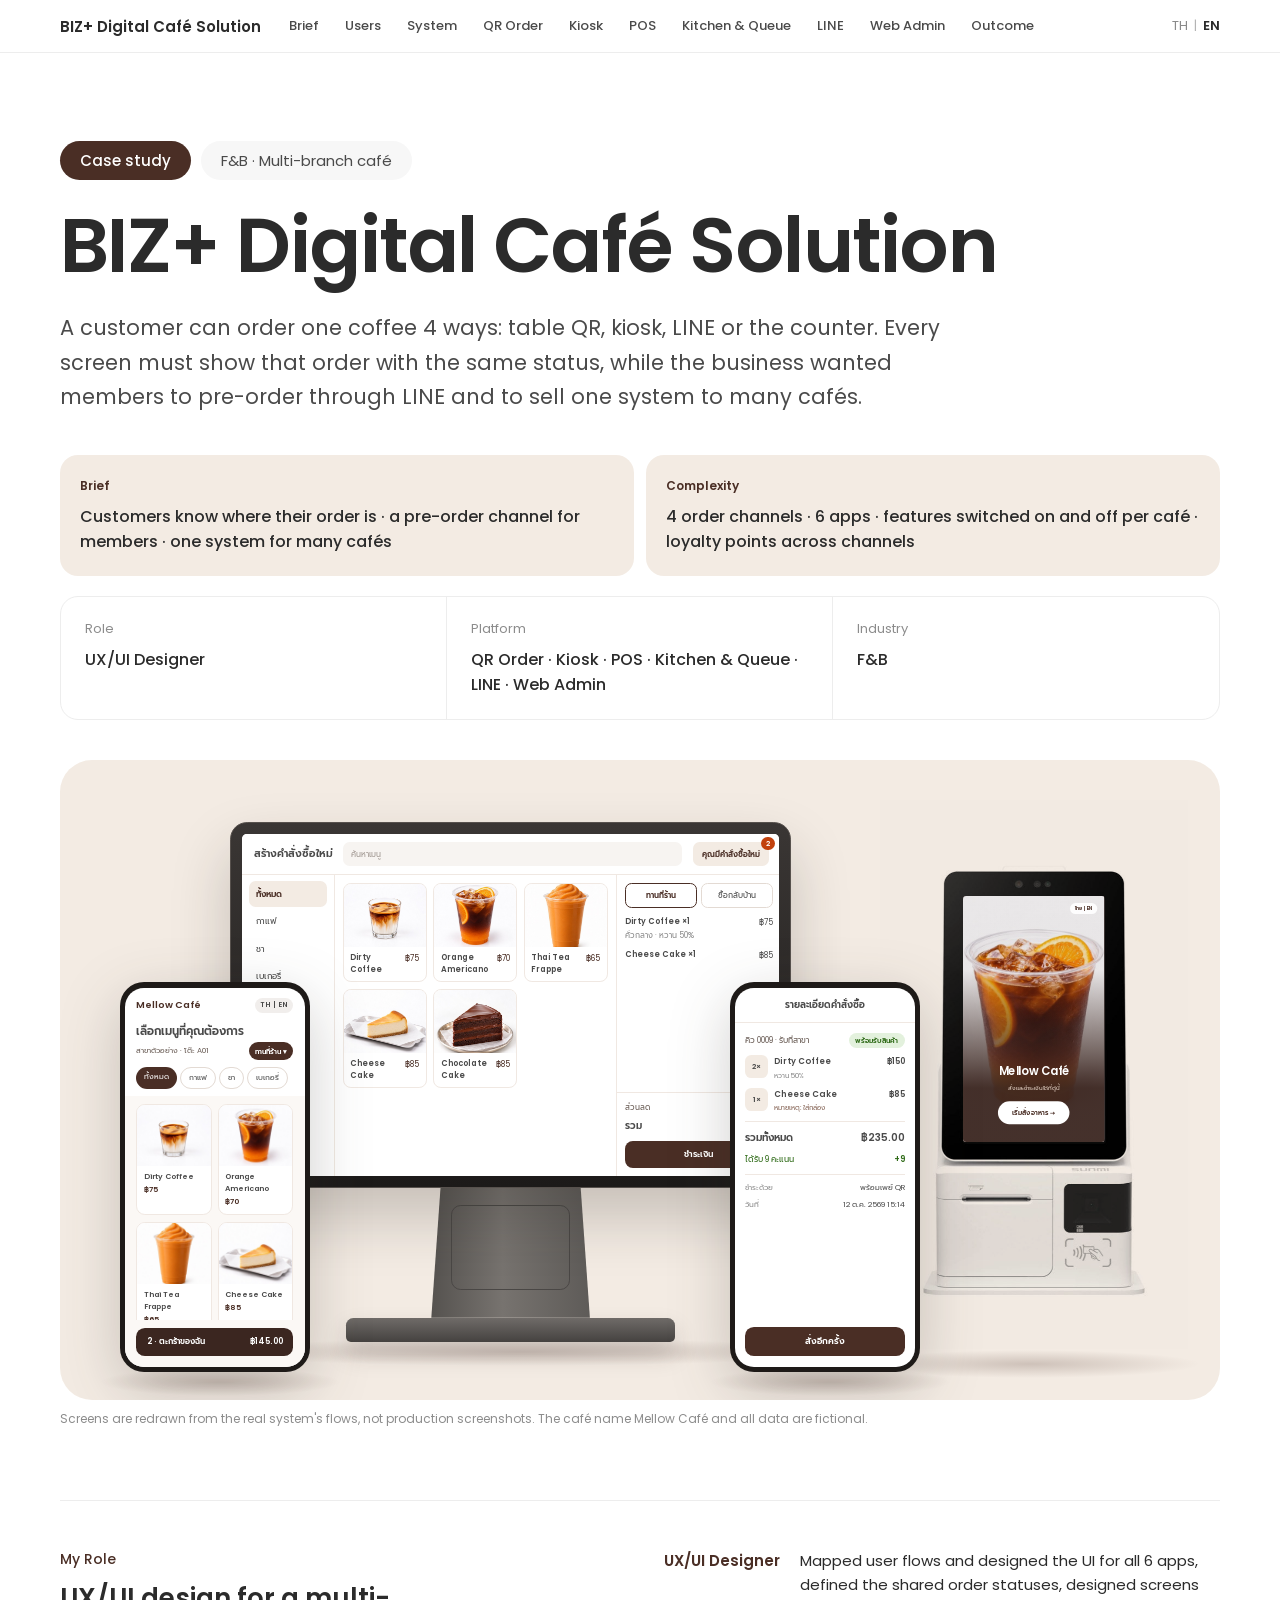
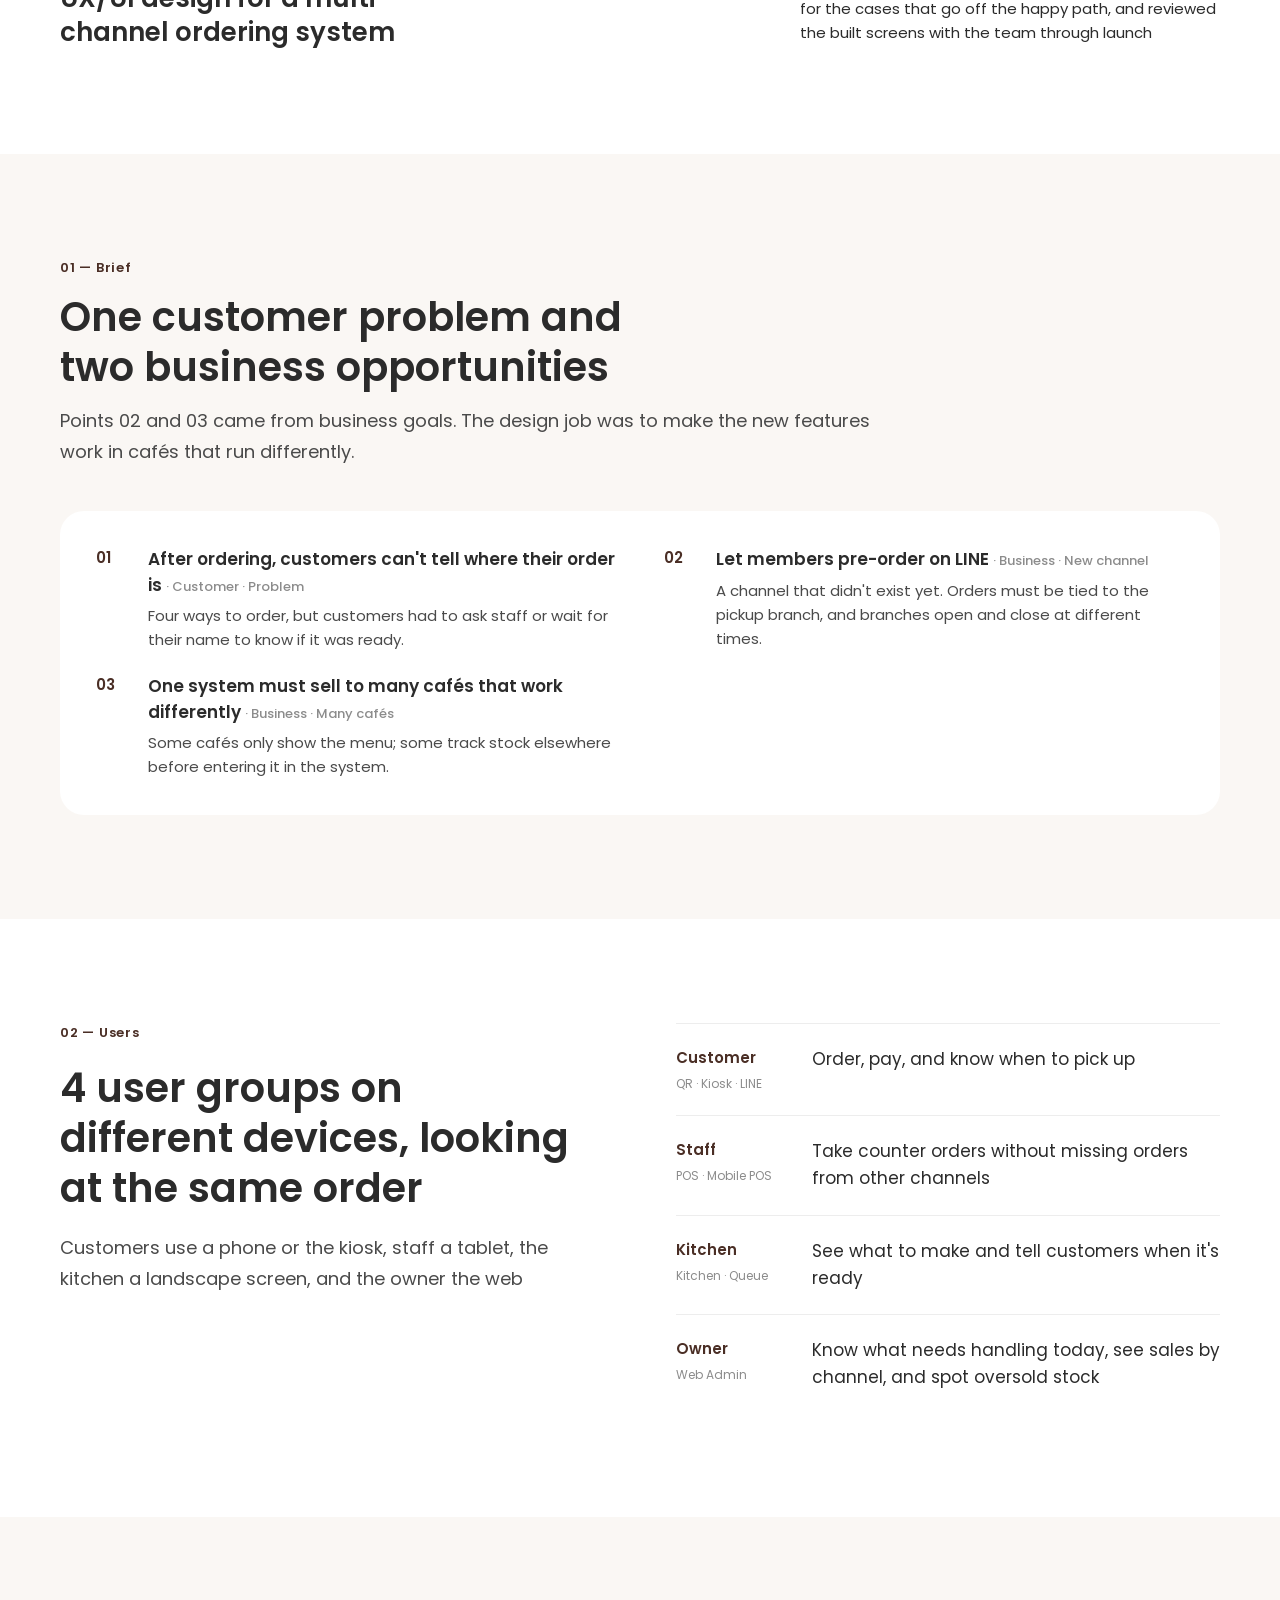
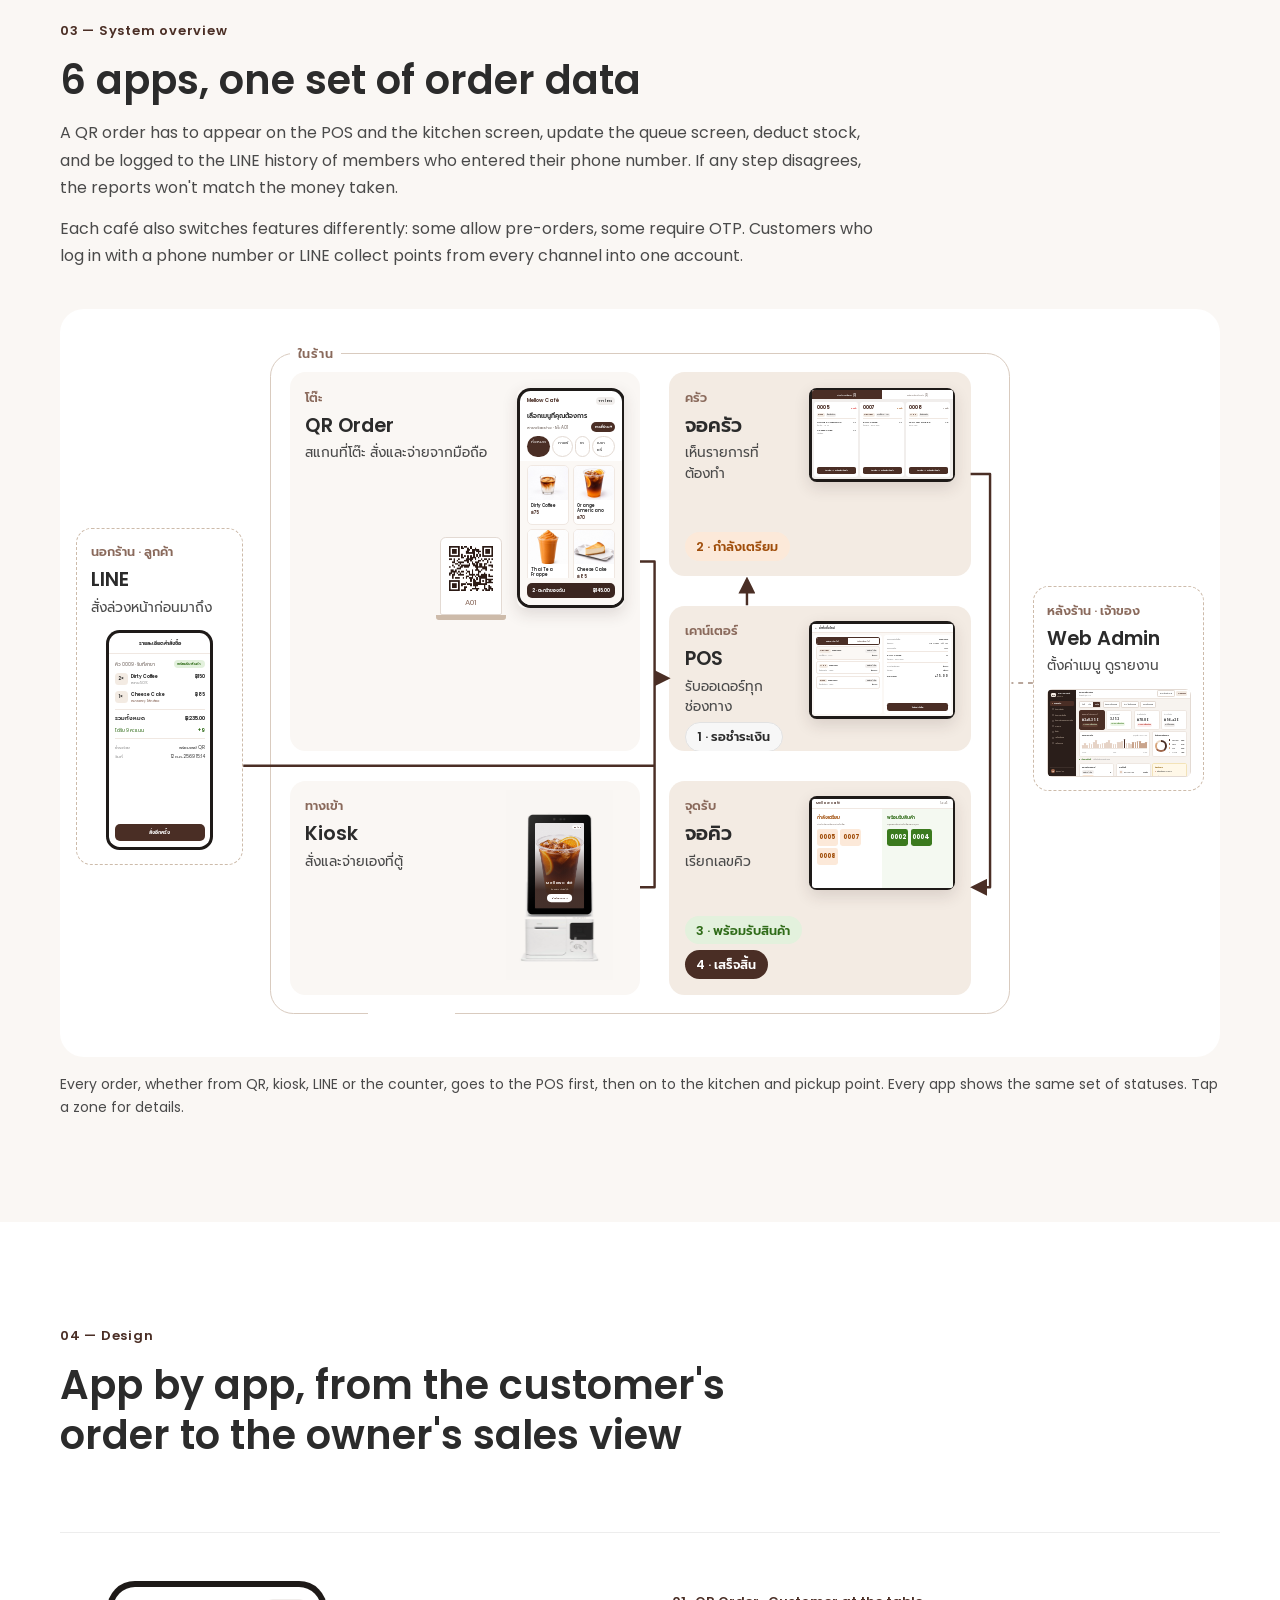
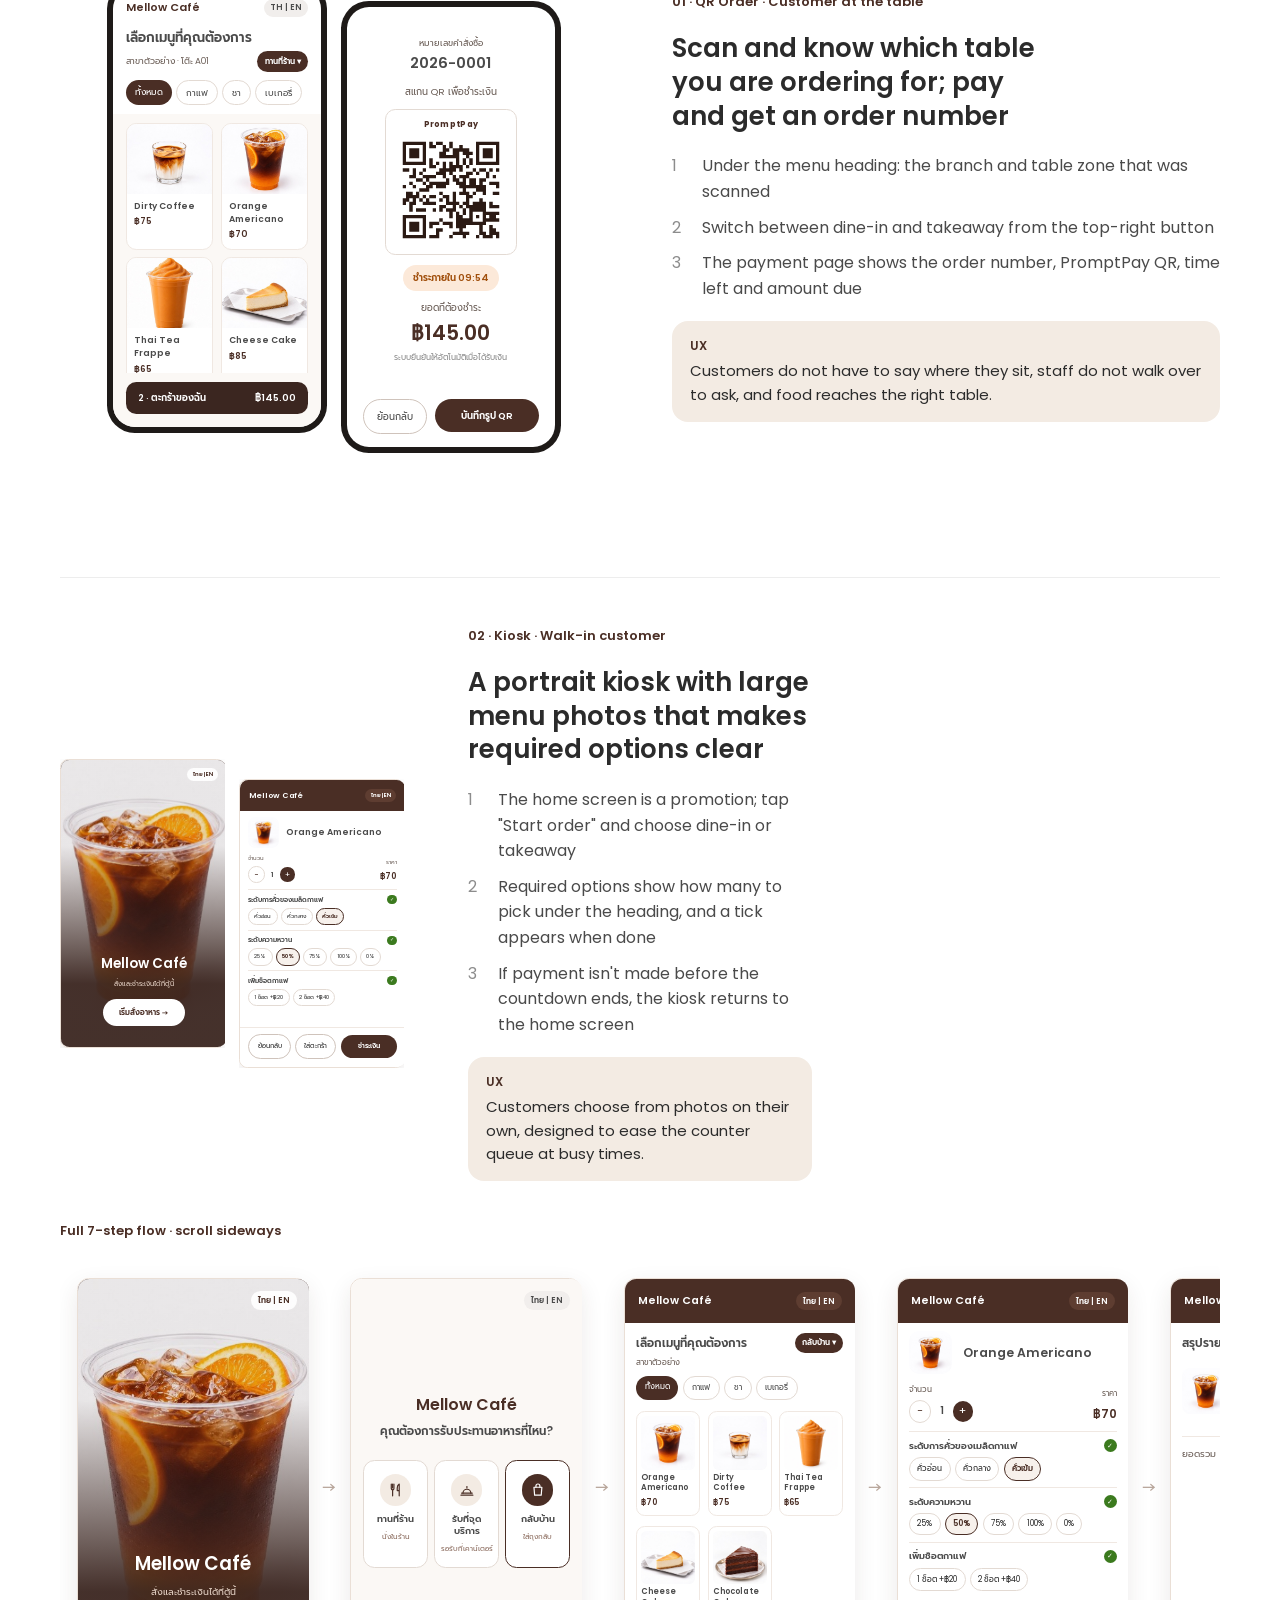
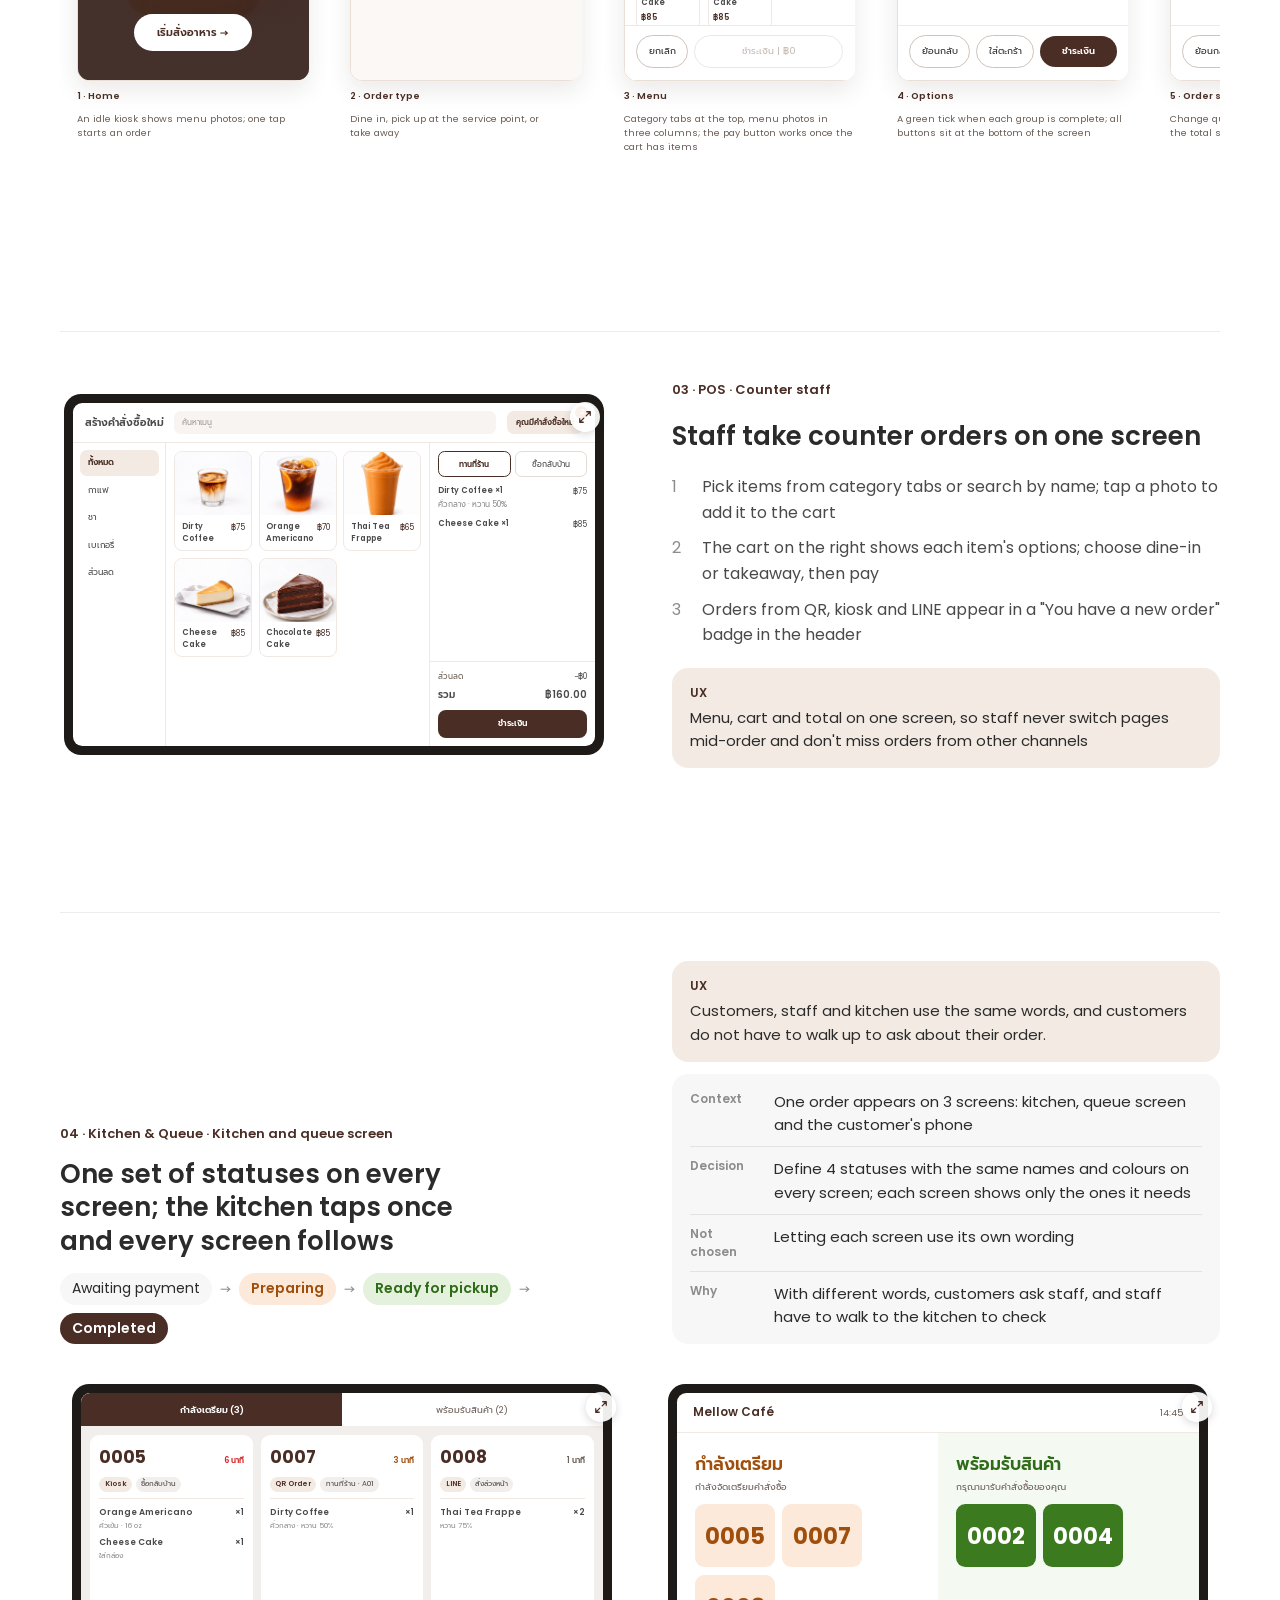
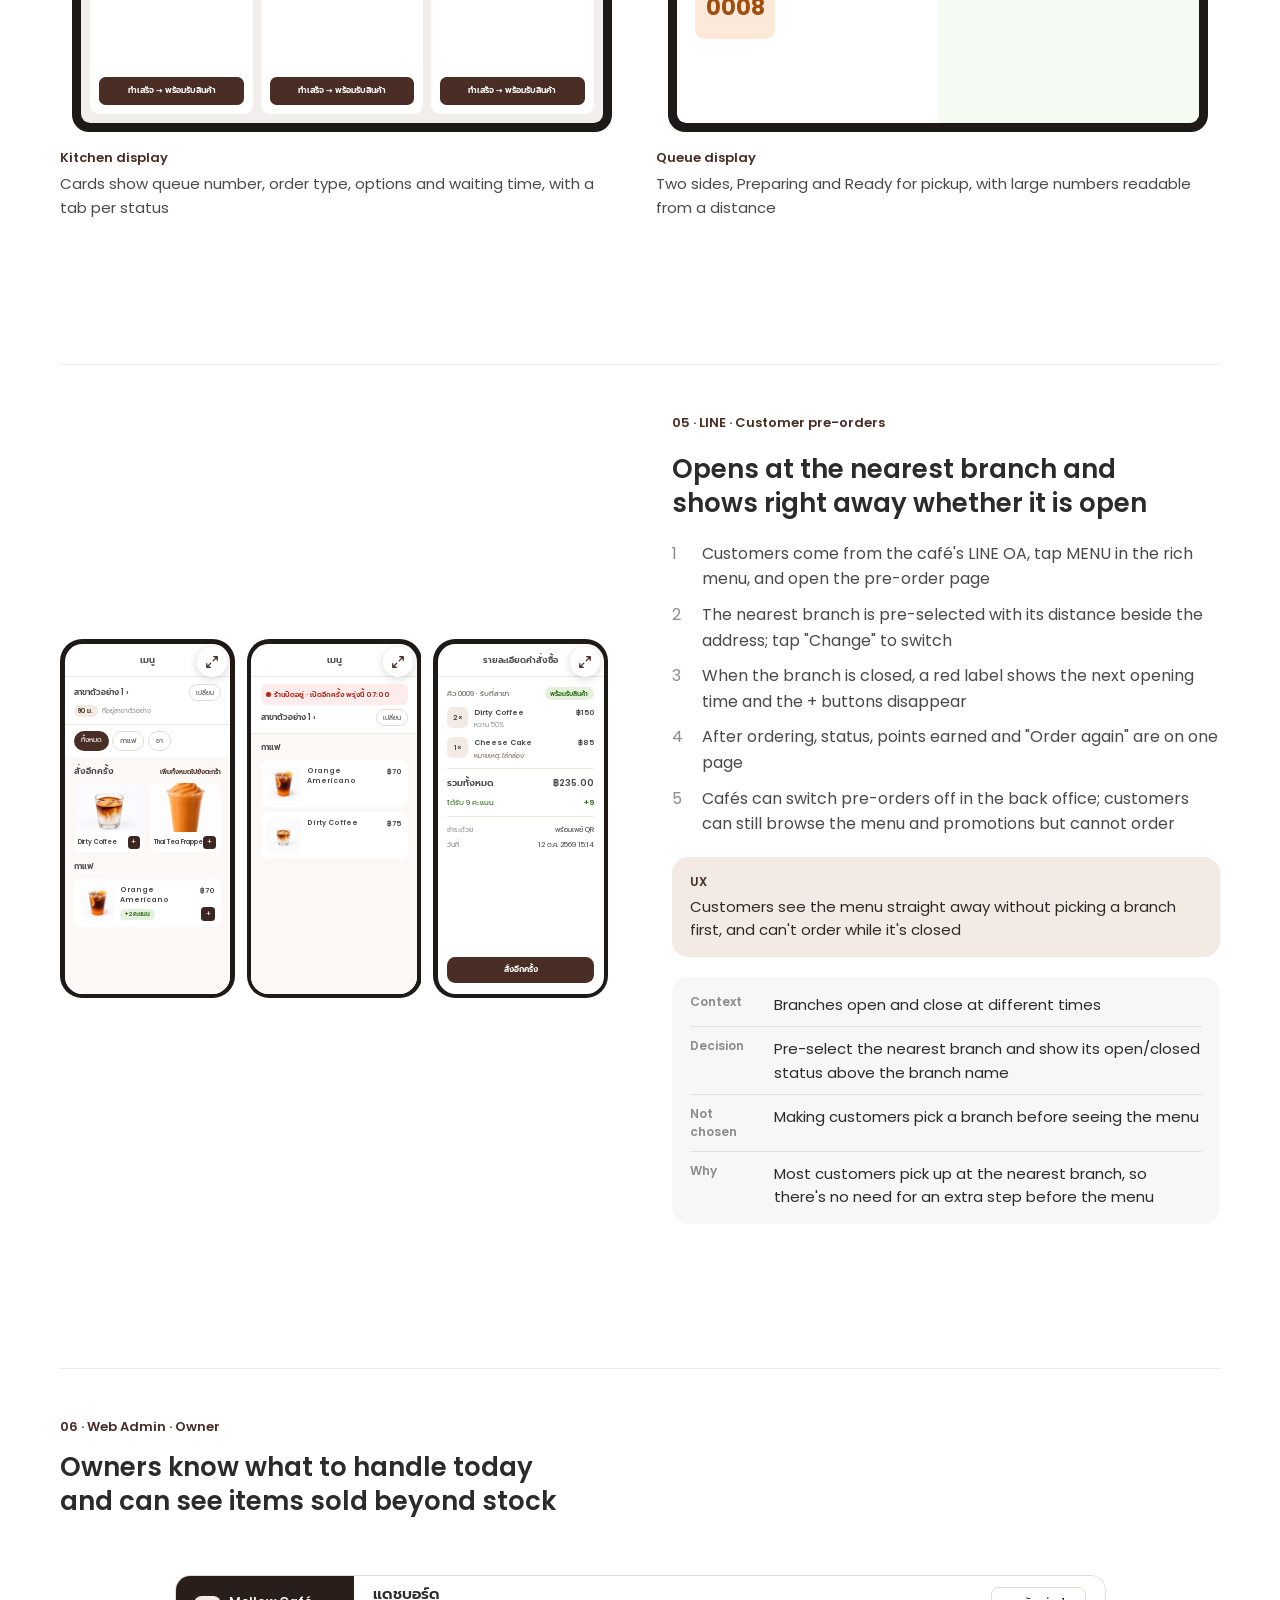
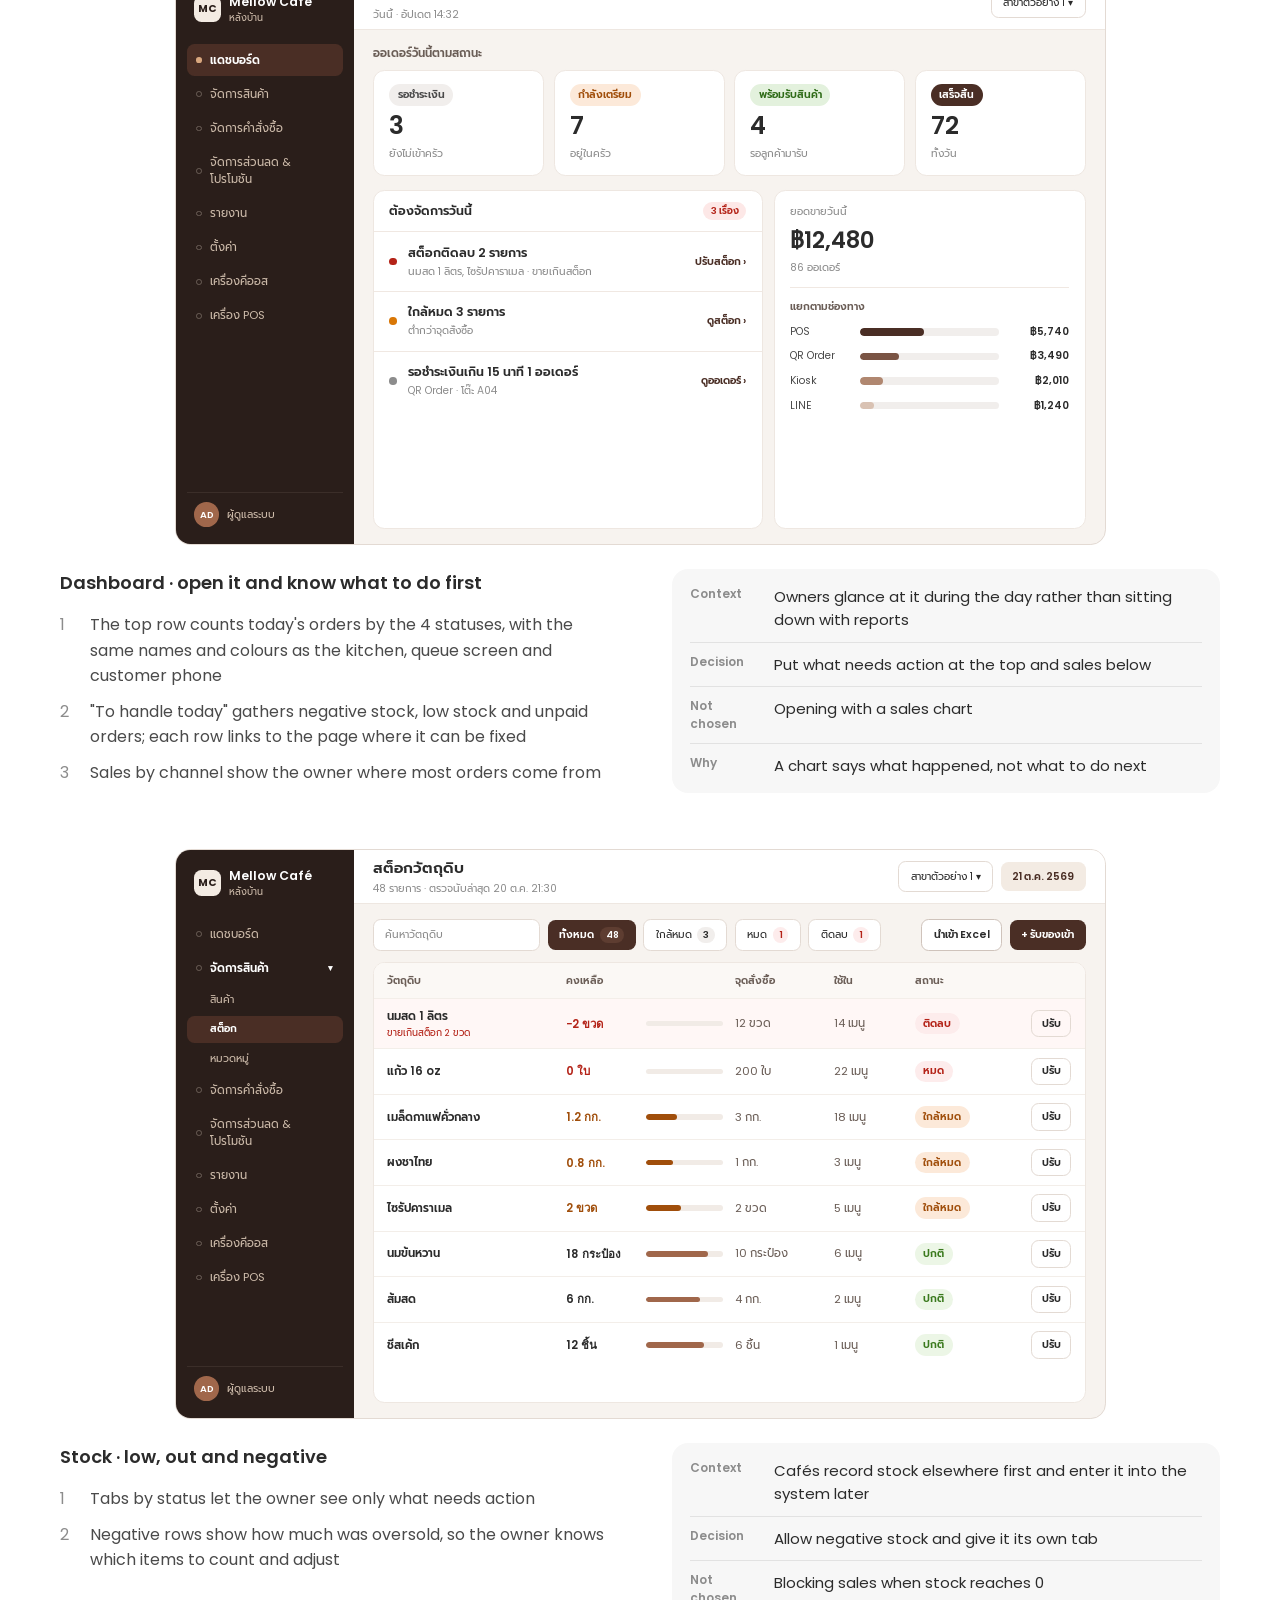
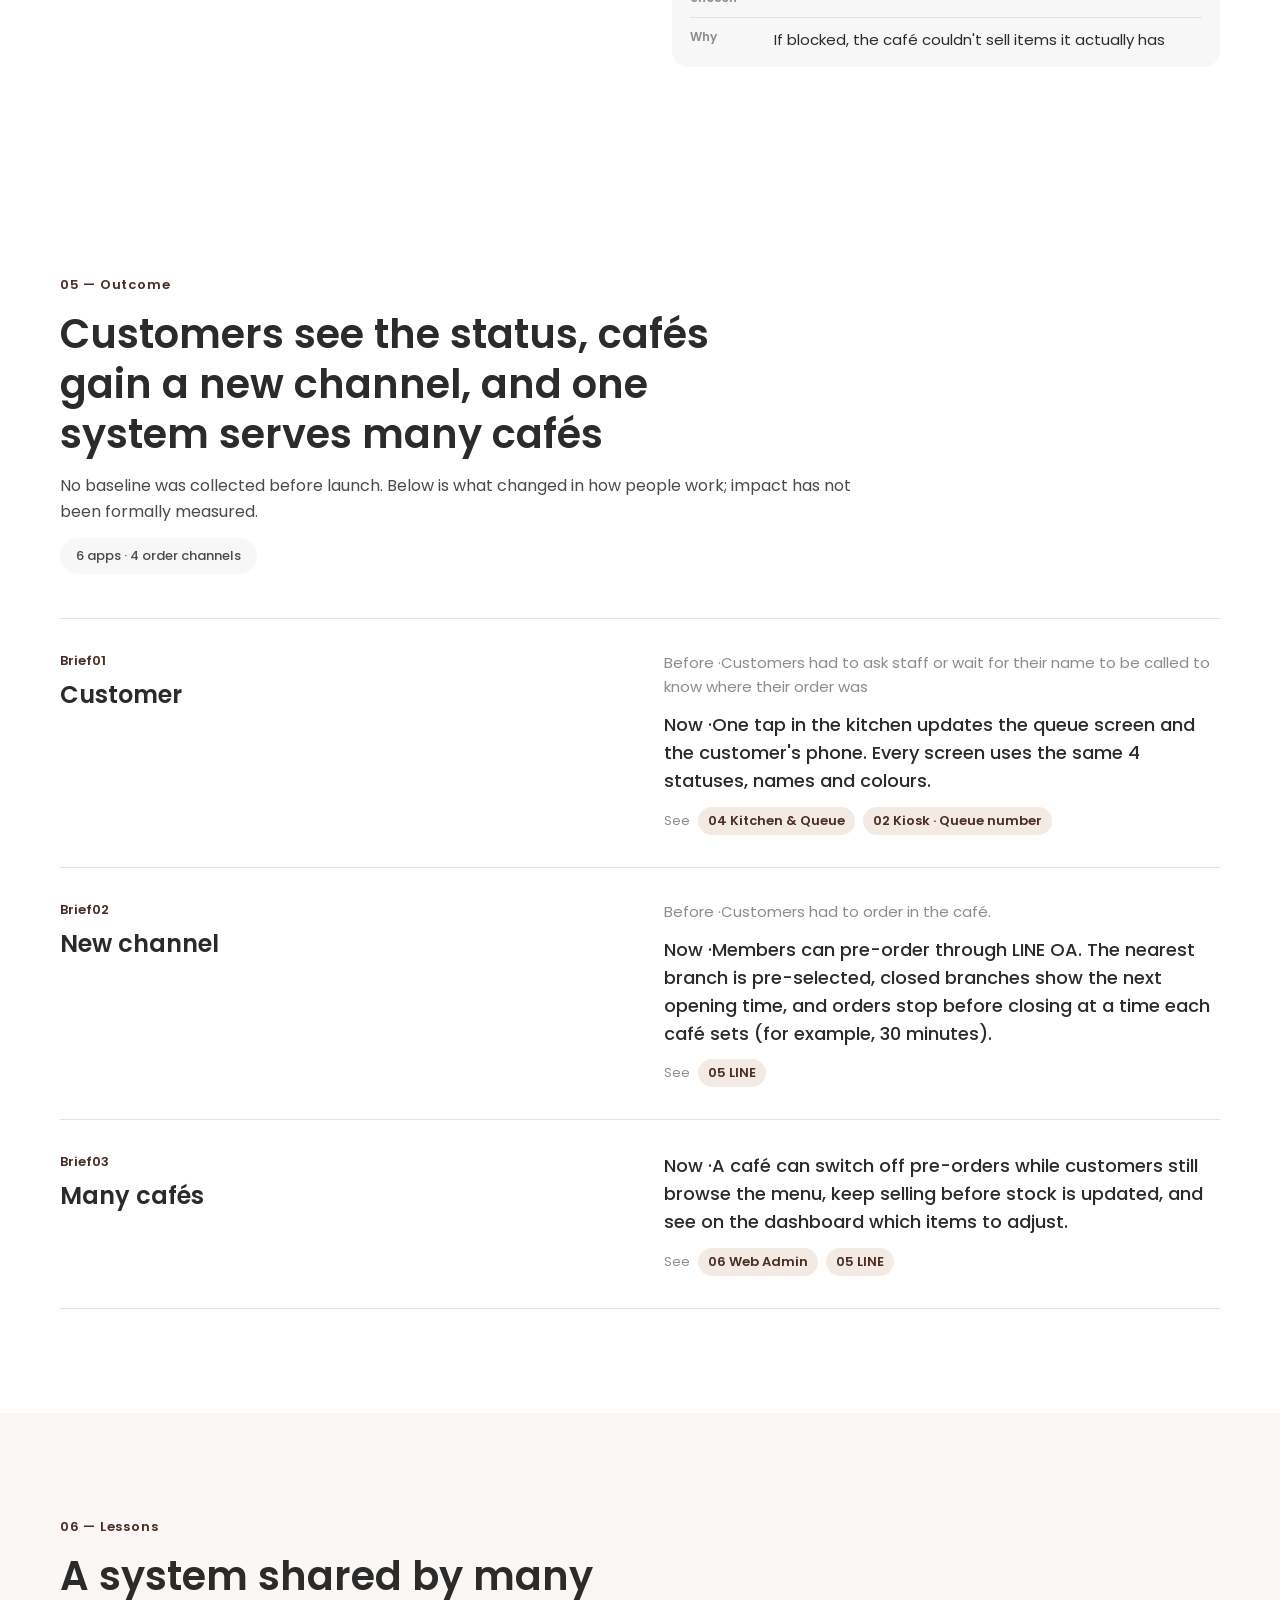
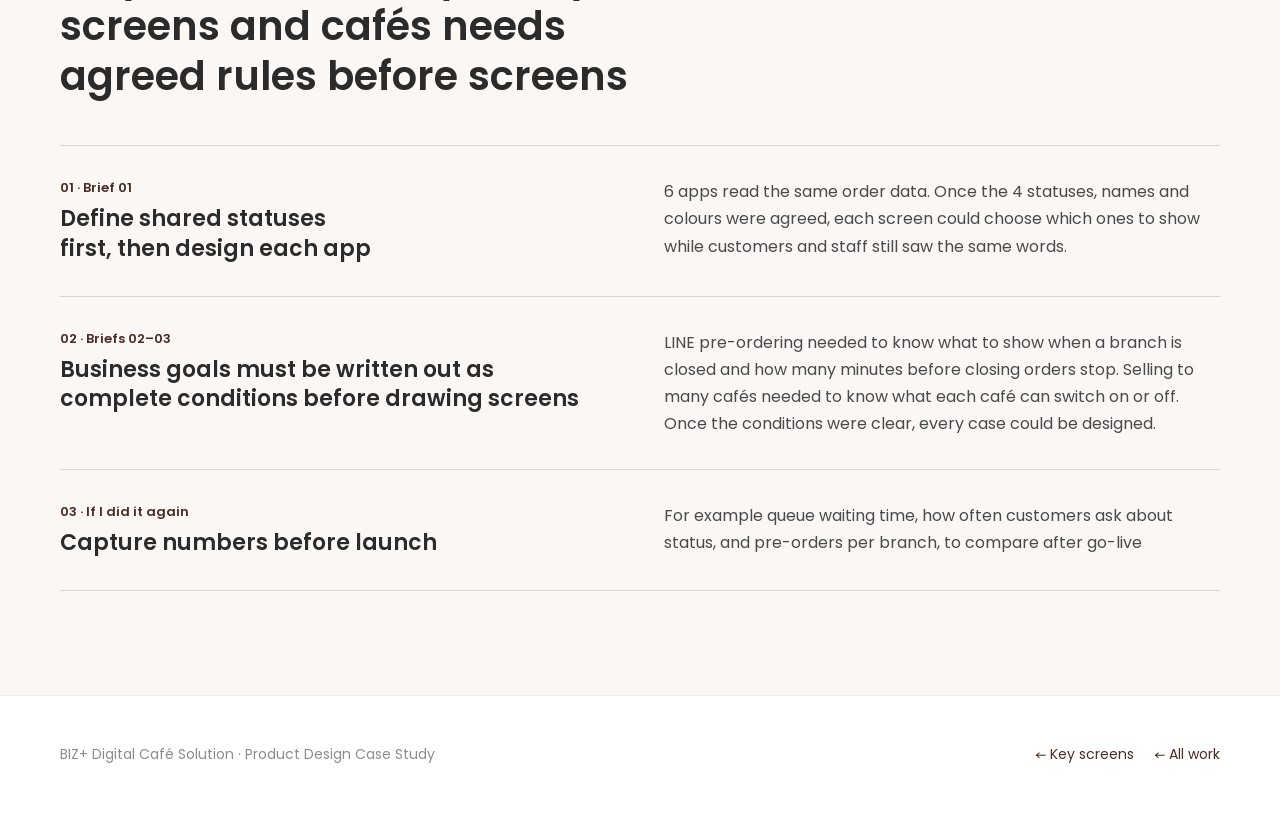
==== commit 3537b413: "Add TH/EN switch to every page" ====
--- a/bizplus-full.html
+++ b/bizplus-full.html
@@ -32,6 +32,7 @@
       <a href="#admin" class="scp0" style="font-size: 13px; font-weight: 500; color: rgb(74, 74, 74); padding: 6px 12px; border-radius: 999px; white-space: nowrap;">Web Admin</a>
       <a href="#outcome" class="scp0" style="font-size: 13px; font-weight: 500; color: rgb(74, 74, 74); padding: 6px 12px; border-radius: 999px; white-space: nowrap;">ผลลัพธ์</a>
     </div>
+    <span style="display:inline-flex;gap:6px;align-items:center;flex:none;font-size:13px;color:#2B2B2B" aria-label="Language"><button type="button" data-lang="th" style="all:unset;cursor:pointer">TH</button><span style="opacity:.35">|</span><button type="button" data-lang="en" style="all:unset;cursor:pointer">EN</button></span>
   </div></nav><header id="overview" data-screen-label="Hero" style="scroll-margin-top: 56px; padding: 88px 24px 72px; display: flex; justify-content: center;">
   <div style="width: 100%; max-width: 1160px; display: flex; flex-direction: column; gap: 40px;">
     <div style="display: flex; flex-direction: column; gap: 24px;">
@@ -403,5 +404,7 @@
   });
 })();
 </script>
+<script src="i18n/bizplus-full.js"></script>
+<script src="js/i18n.js"></script>
 </body>
 </html>
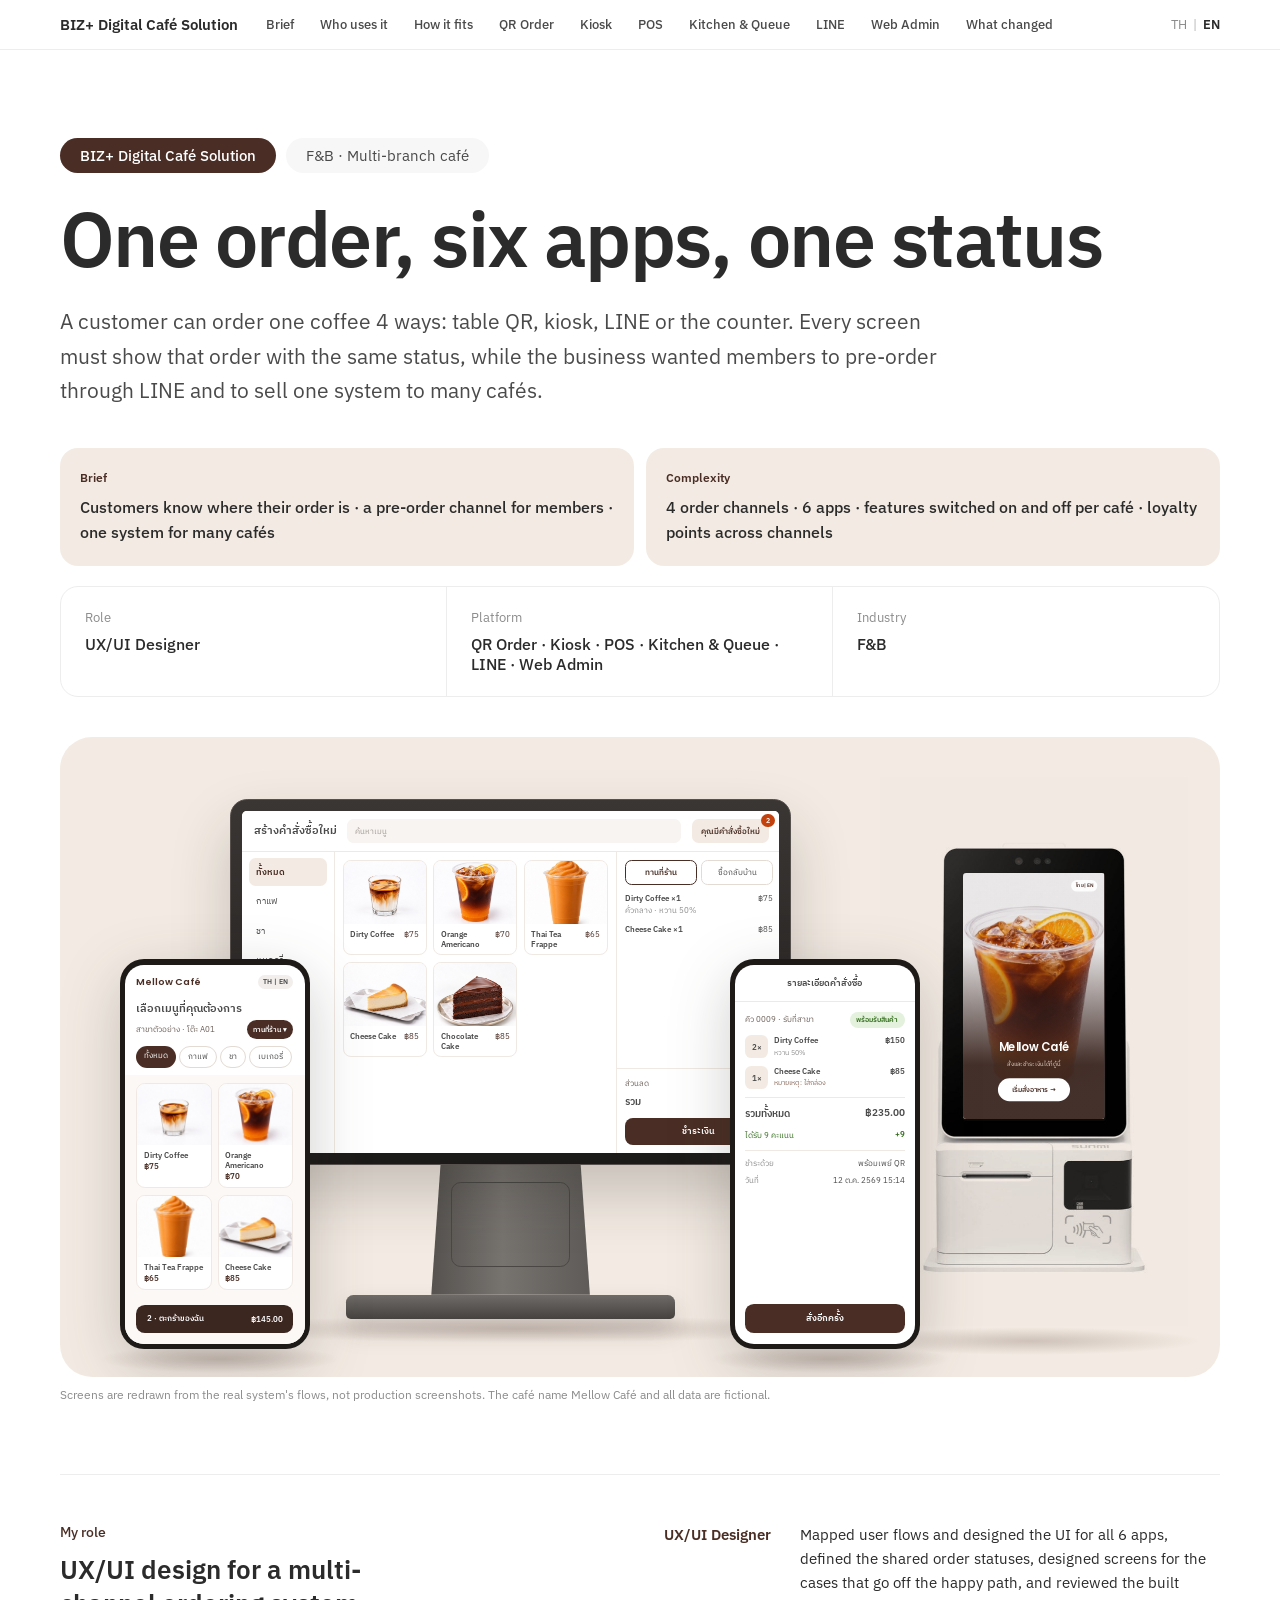
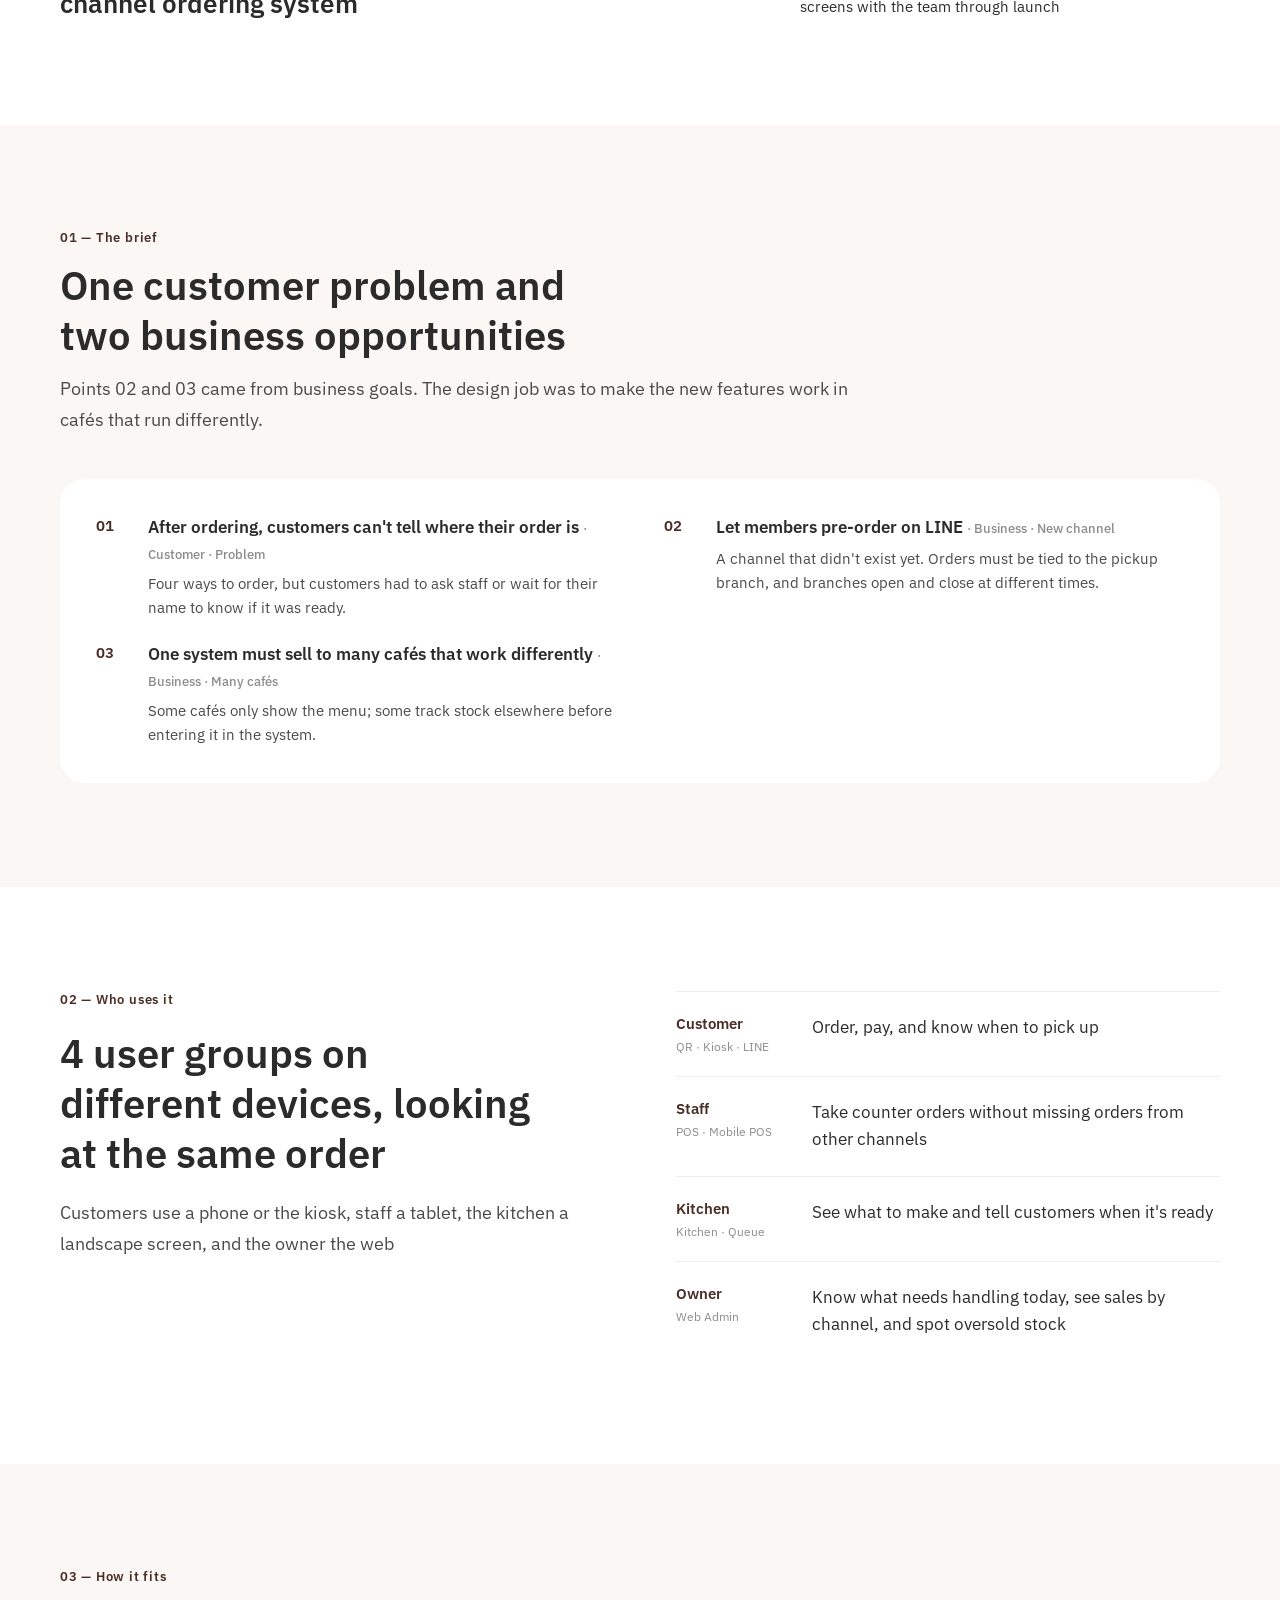
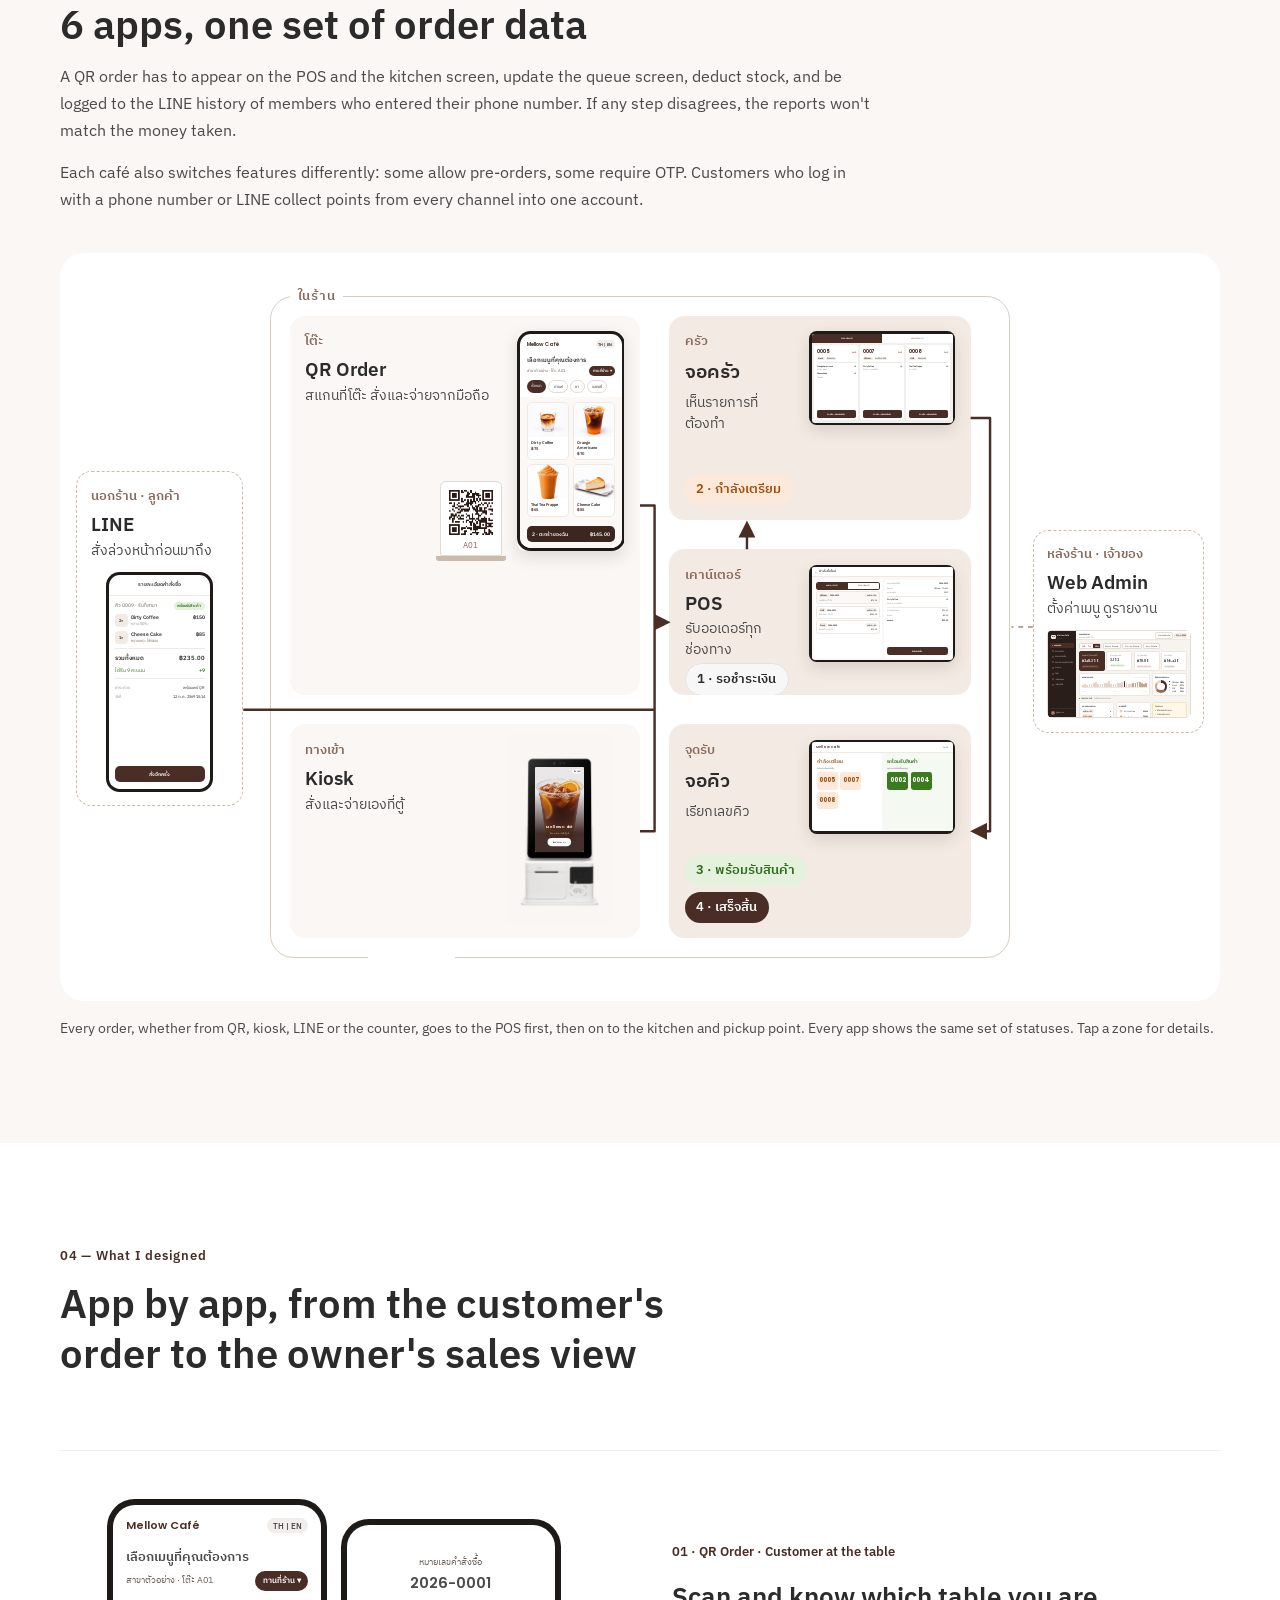
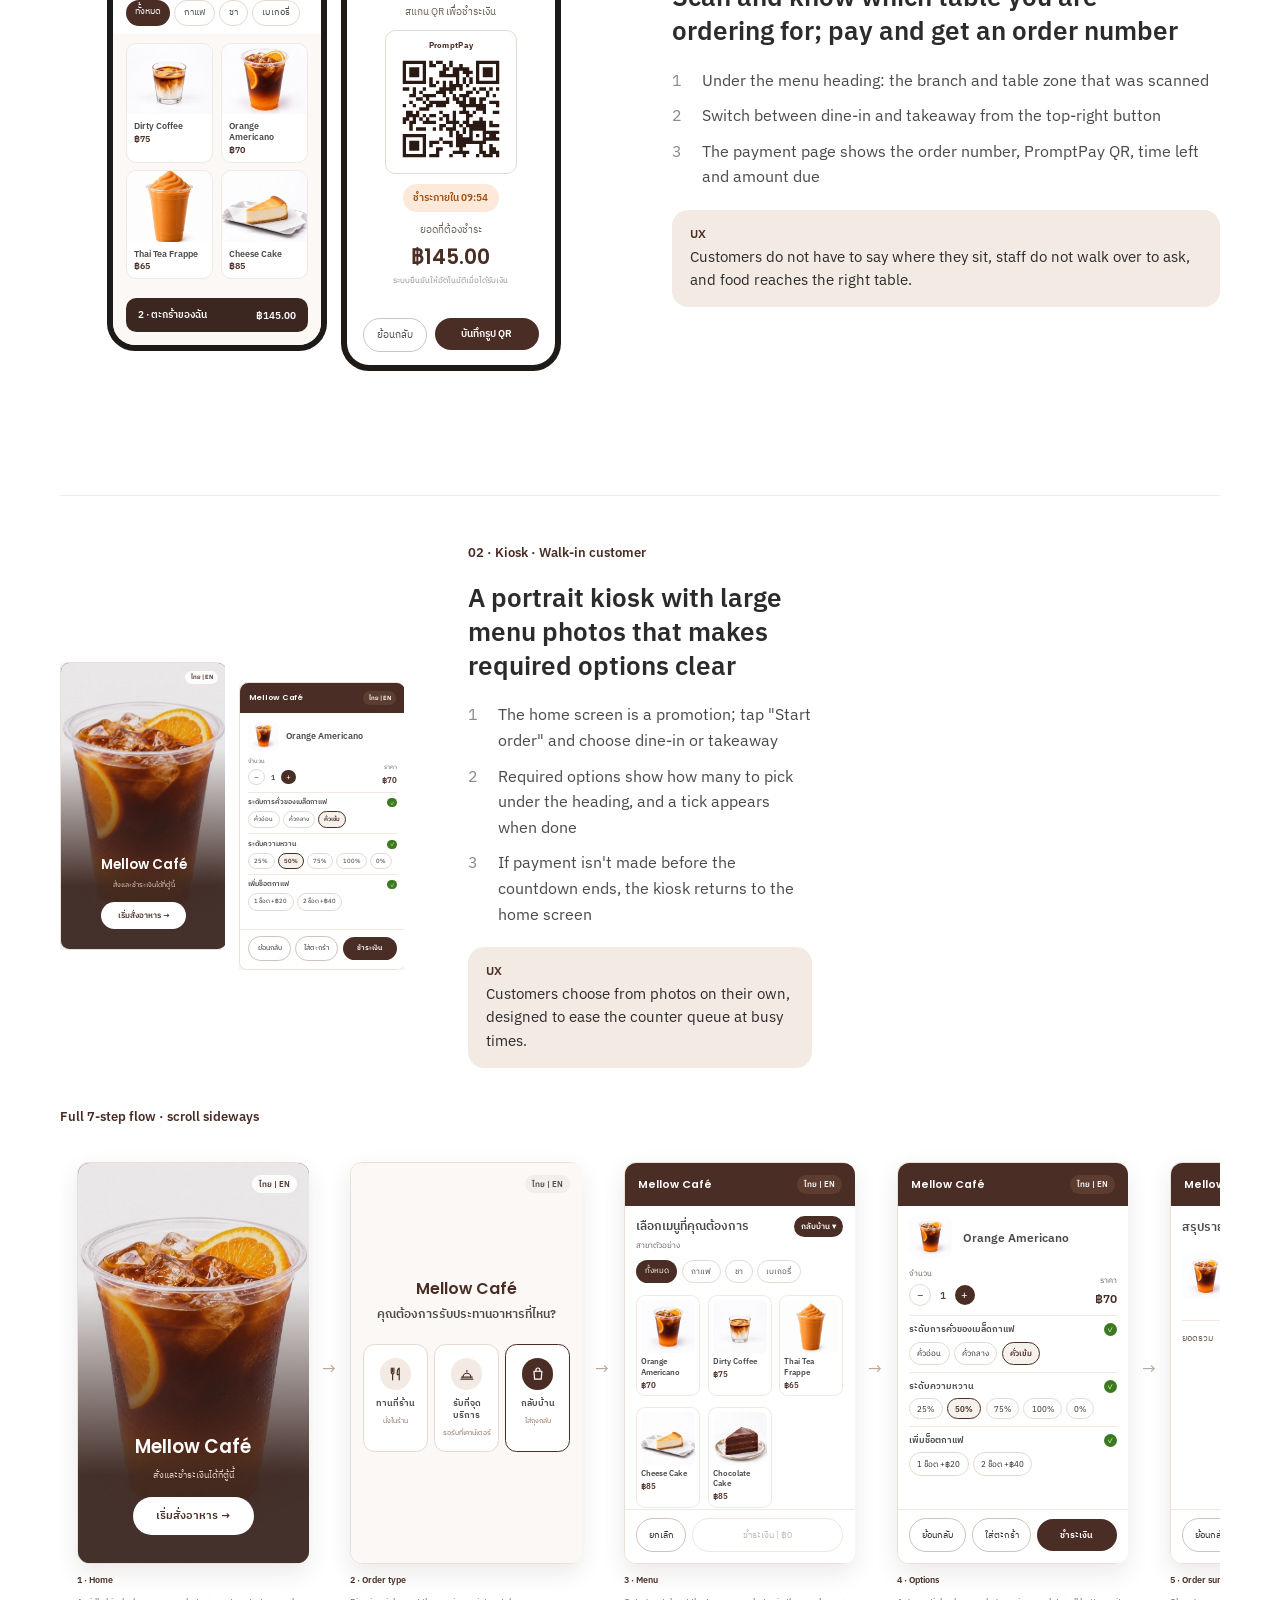
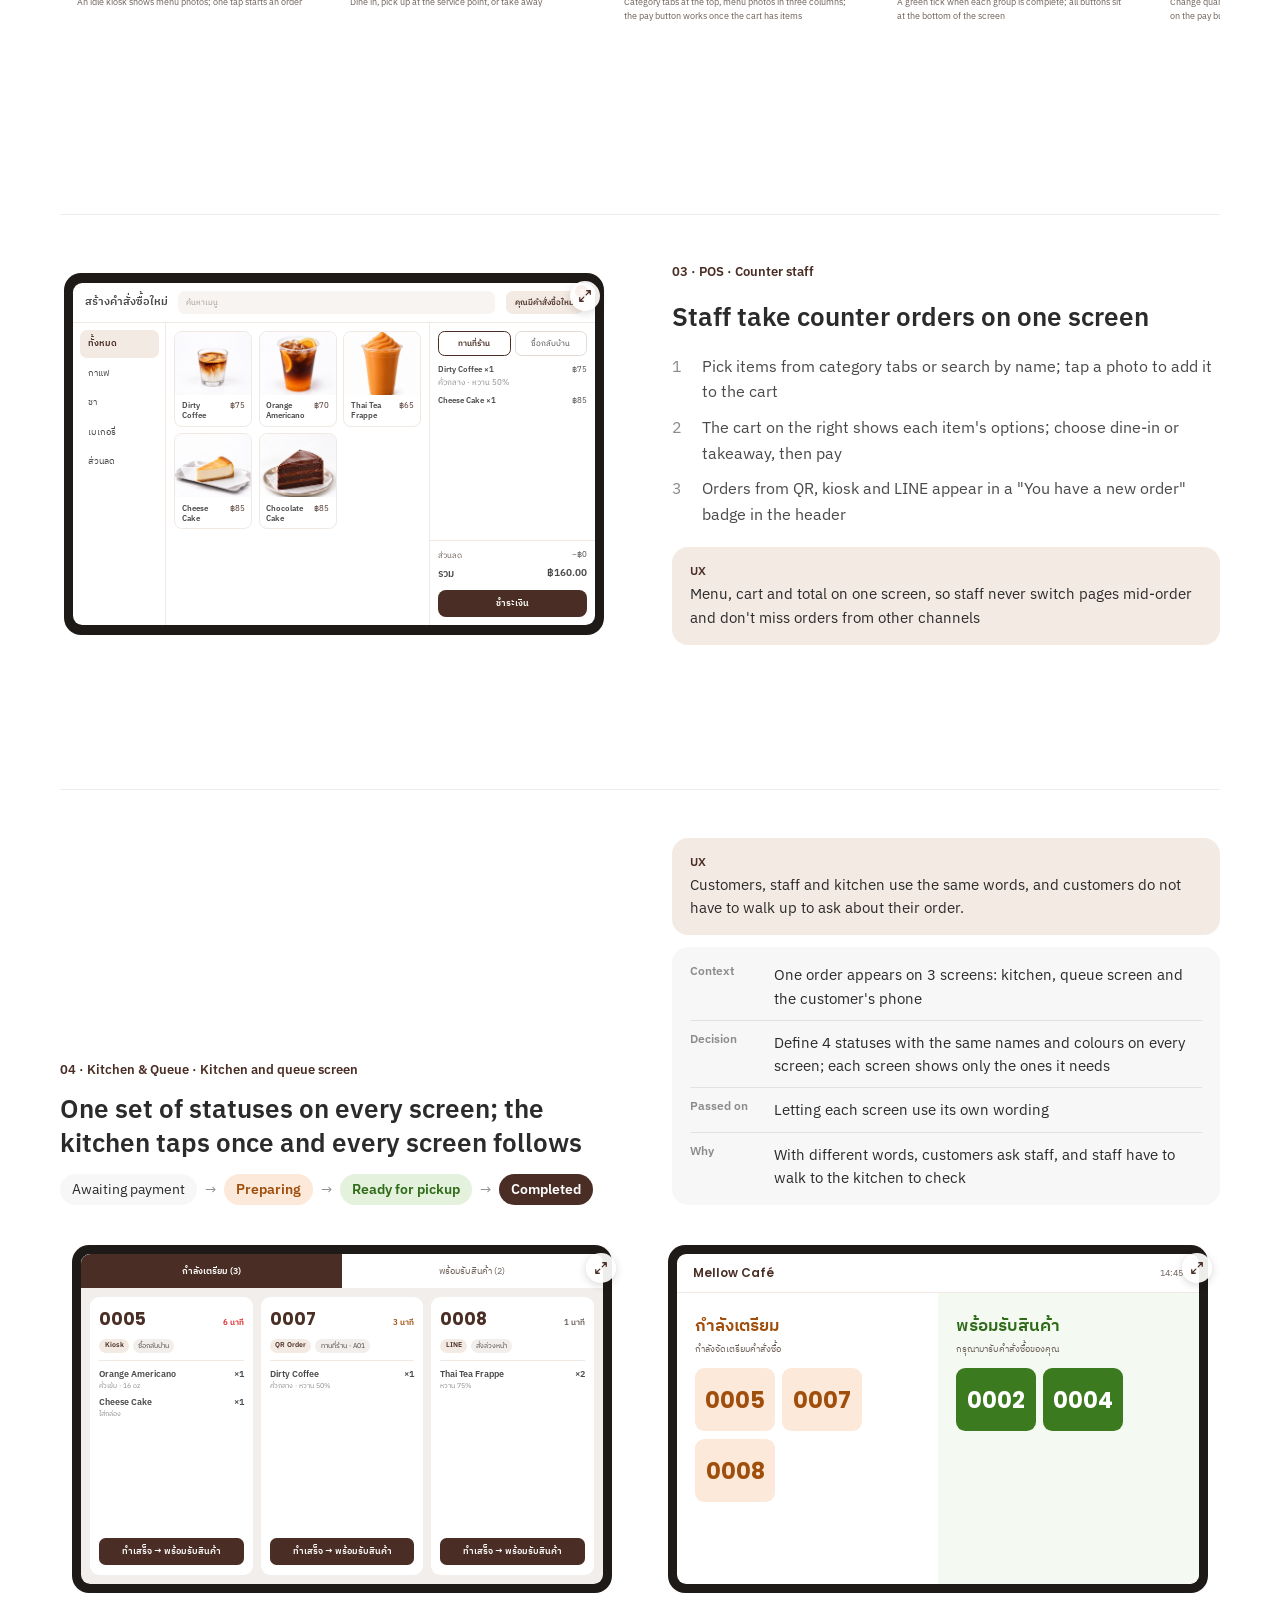
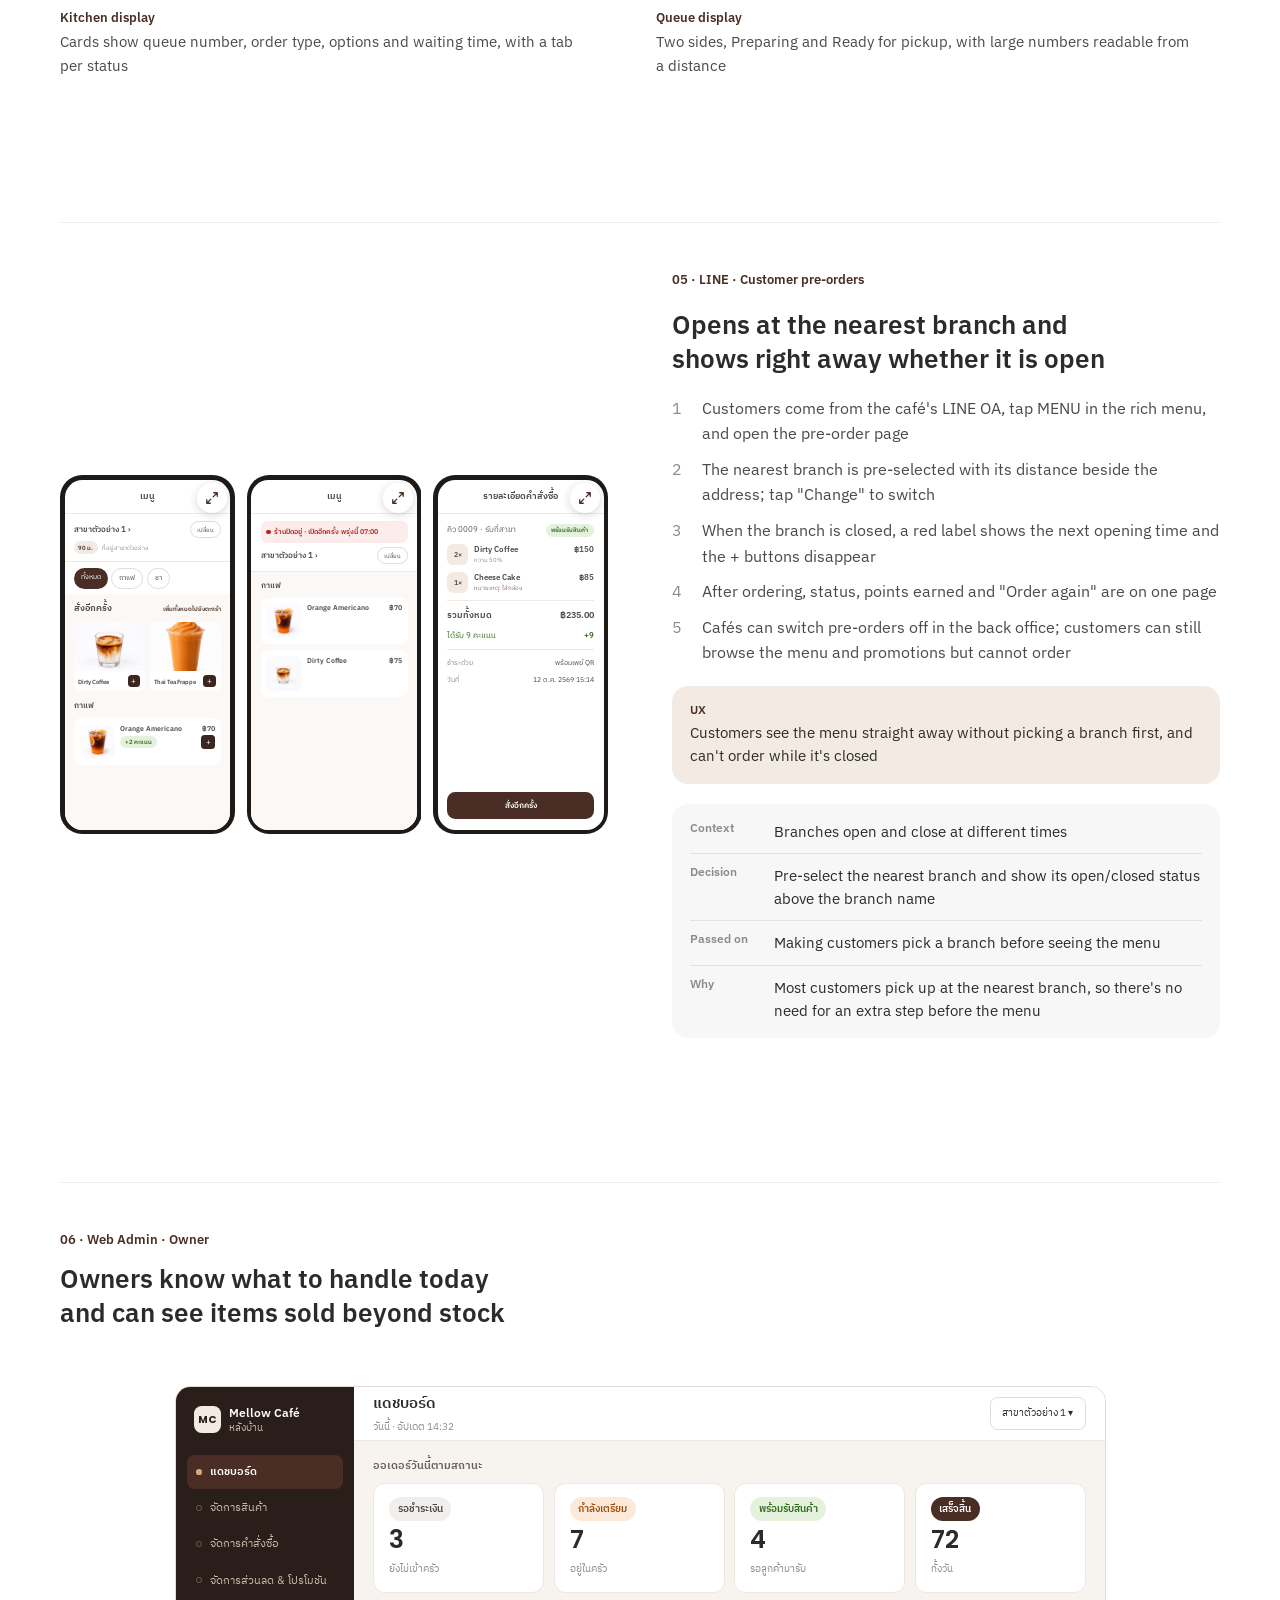
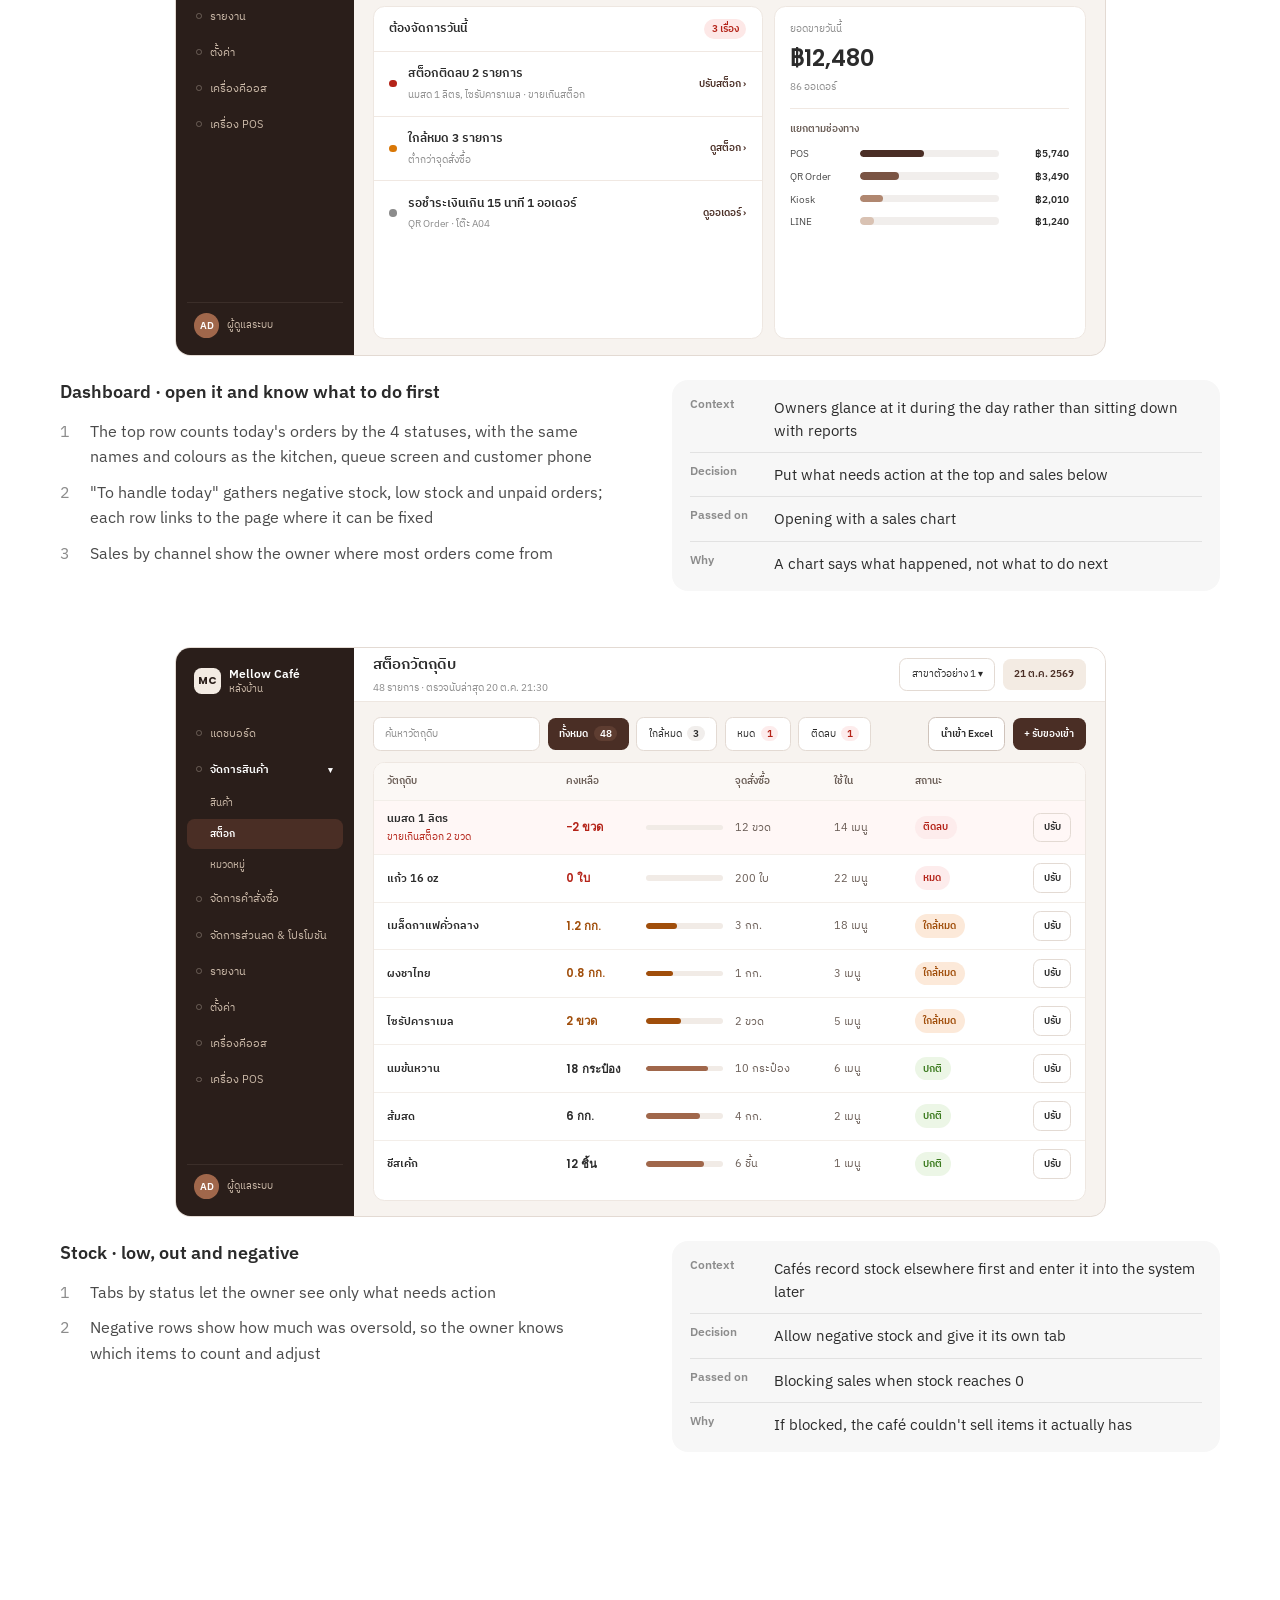
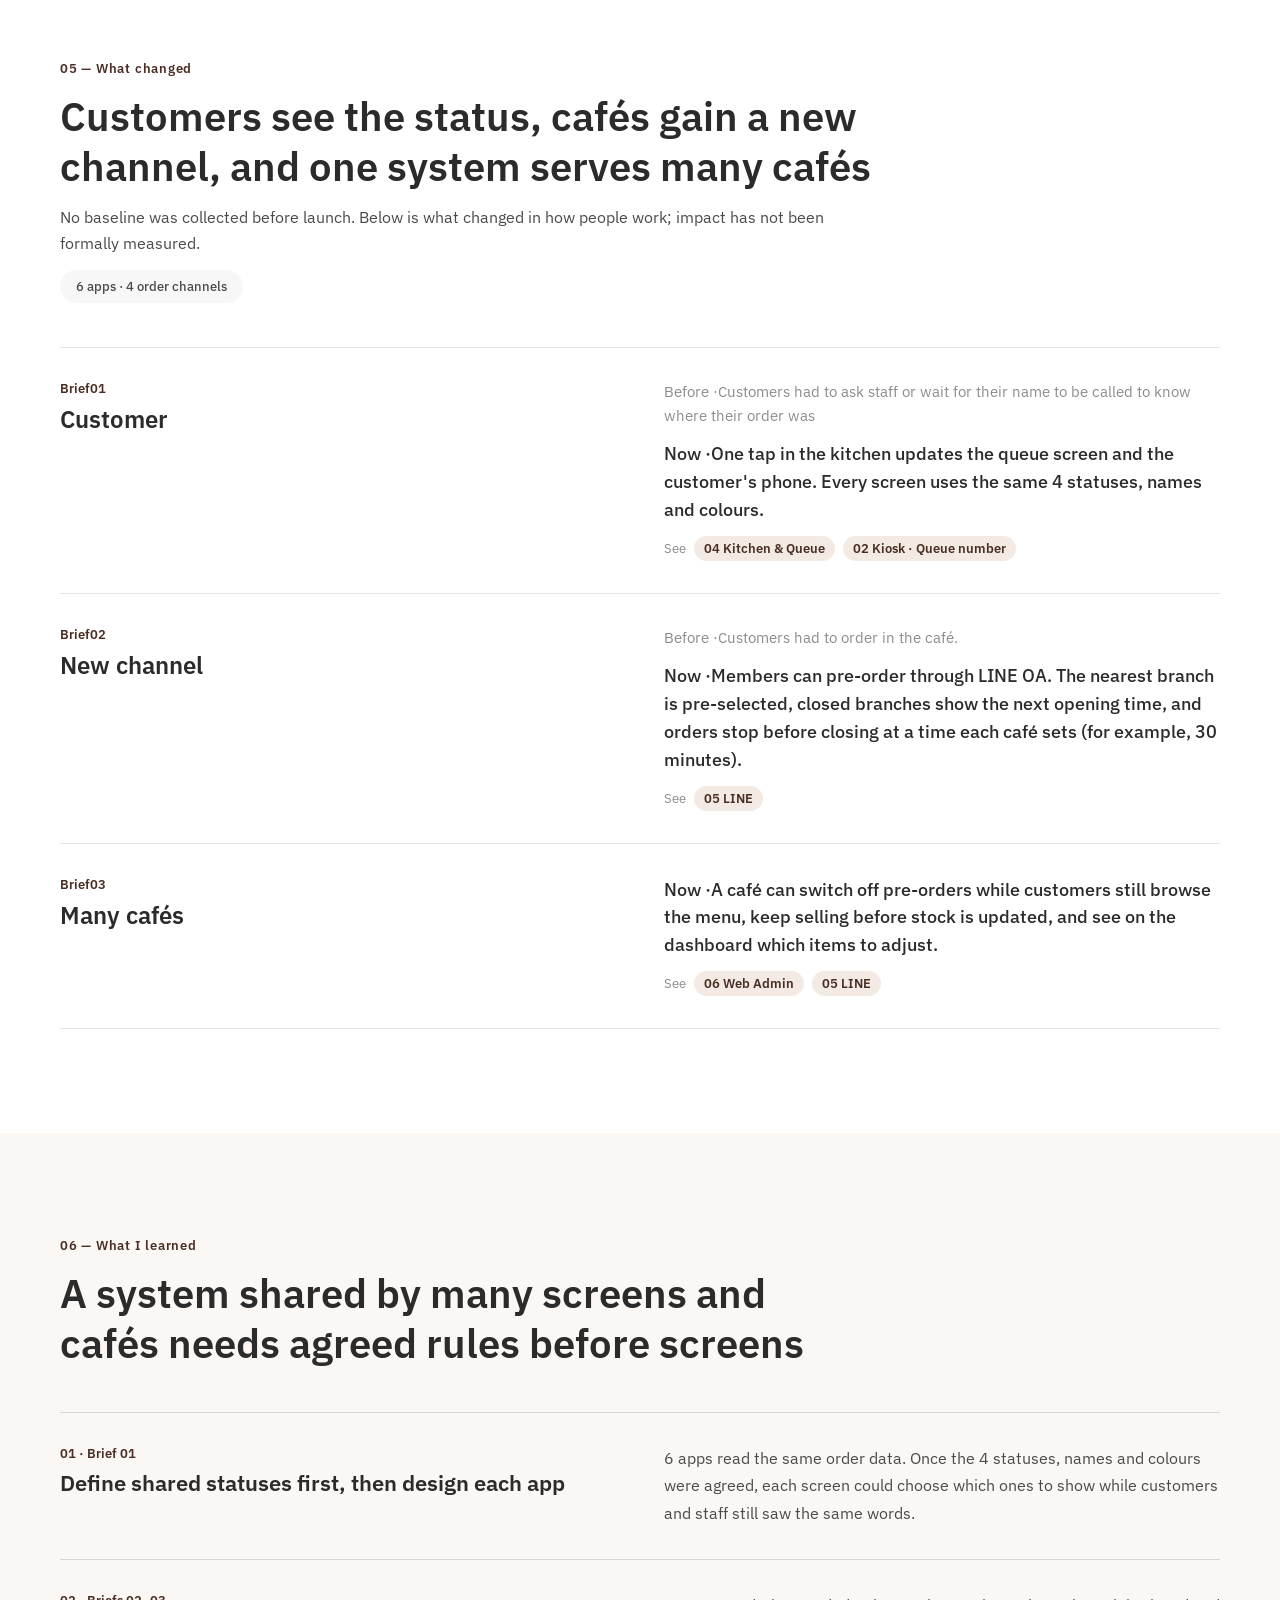
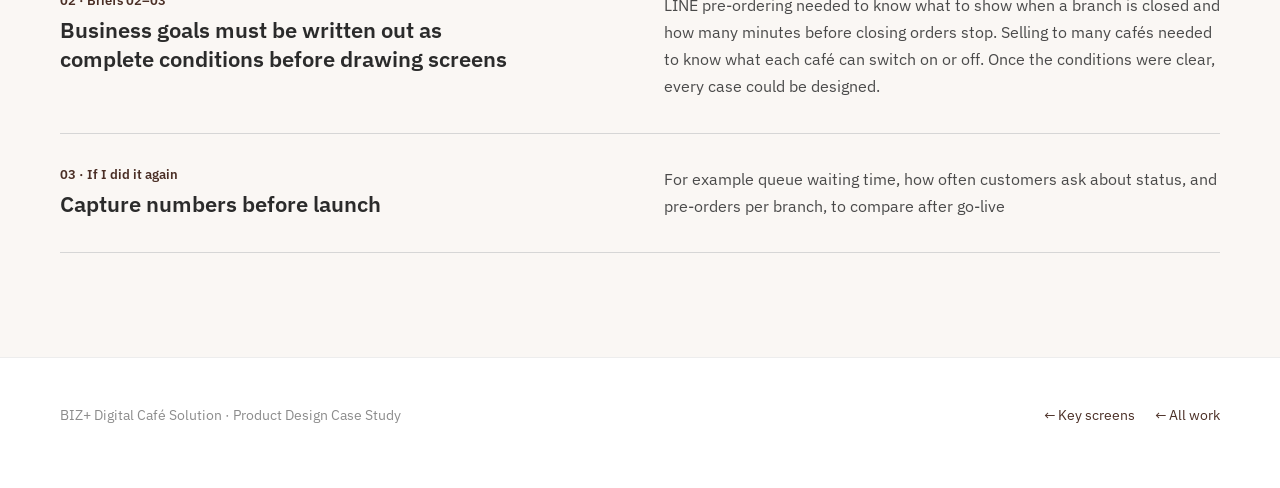
==== commit 5ee33bbc: "Greeting hero, IBM Plex everywhere, new gallery, add WORK+ Academy" ====
--- a/bizplus-full.html
+++ b/bizplus-full.html
@@ -5,9 +5,9 @@
 <meta name="viewport" content="width=device-width,initial-scale=1">
 <title>BIZ+ Digital Café Solution — Case Study</title>
 <link rel="preconnect" href="https://fonts.googleapis.com">
-<link href="https://fonts.googleapis.com/css2?family=Poppins:wght@400;500;600;700&family=Prompt:wght@300;400;500;600;700&display=swap" rel="stylesheet">
+<link href="https://fonts.googleapis.com/css2?family=IBM+Plex+Sans:wght@400;500;600;700&family=IBM+Plex+Sans+Thai:wght@400;500;600;700&family=Poppins:wght@400;500;600;700&family=Prompt:wght@300;400;500;600;700&display=swap" rel="stylesheet">
 <style>
-body{margin:0;background:#FFFFFF;color:#4A4A4A;font-family:'Poppins','Prompt',sans-serif;-webkit-font-smoothing:antialiased}
+body{margin:0;background:#FFFFFF;color:#4A4A4A;font-family:'IBM Plex Sans','IBM Plex Sans Thai',sans-serif;-webkit-font-smoothing:antialiased}
 a{color:#4A2E25;text-decoration:none}
 a:hover{color:#2E1C16}
 img{display:block}
@@ -22,8 +22,8 @@
     <a href="#overview" style="flex: 0 0 auto; font-size: 15px; font-weight: 600; color: rgb(43, 43, 43);">BIZ+ Digital Café Solution</a>
     <div style="flex: 1 1 0%; min-width: 0px; display: flex; align-items: center; gap: 2px; overflow-x: auto; padding: 10px 0px; scrollbar-width: none;">
       <a href="#problem" class="scp0" style="font-size: 13px; font-weight: 500; color: rgb(74, 74, 74); padding: 6px 12px; border-radius: 999px; white-space: nowrap;">โจทย์</a>
-      <a href="#users" class="scp0" style="font-size: 13px; font-weight: 500; color: rgb(74, 74, 74); padding: 6px 12px; border-radius: 999px; white-space: nowrap;">ผู้ใช้</a>
-      <a href="#system" class="scp0" style="font-size: 13px; font-weight: 500; color: rgb(74, 74, 74); padding: 6px 12px; border-radius: 999px; white-space: nowrap;">ระบบ</a>
+      <a href="#users" class="scp0" style="font-size: 13px; font-weight: 500; color: rgb(74, 74, 74); padding: 6px 12px; border-radius: 999px; white-space: nowrap;">ใครใช้</a>
+      <a href="#system" class="scp0" style="font-size: 13px; font-weight: 500; color: rgb(74, 74, 74); padding: 6px 12px; border-radius: 999px; white-space: nowrap;">ภาพรวม</a>
       <a href="#qr" class="scp0" style="font-size: 13px; font-weight: 500; color: rgb(74, 74, 74); padding: 6px 12px; border-radius: 999px; white-space: nowrap;">QR Order</a>
       <a href="#kiosk" class="scp0" style="font-size: 13px; font-weight: 500; color: rgb(74, 74, 74); padding: 6px 12px; border-radius: 999px; white-space: nowrap;">Kiosk</a>
       <a href="#pos" class="scp0" style="font-size: 13px; font-weight: 500; color: rgb(74, 74, 74); padding: 6px 12px; border-radius: 999px; white-space: nowrap;">POS</a>
@@ -36,8 +36,8 @@
   </div></nav><header id="overview" data-screen-label="Hero" style="scroll-margin-top: 56px; padding: 88px 24px 72px; display: flex; justify-content: center;">
   <div style="width: 100%; max-width: 1160px; display: flex; flex-direction: column; gap: 40px;">
     <div style="display: flex; flex-direction: column; gap: 24px;">
-      <div style="display: flex; gap: 10px; flex-wrap: wrap;"><span style="padding: 8px 20px; border-radius: 999px; font-size: 15px; background: rgb(74, 46, 37); color: rgb(255, 255, 255); font-weight: 500;">Case study</span><span style="padding: 8px 20px; border-radius: 999px; font-size: 15px; background: rgb(247, 247, 247); color: rgb(74, 74, 74);">F&amp;B · ร้านกาแฟหลายสาขา</span></div>
-      <h1 style="margin: 0px; font-size: clamp(44px, 6vw, 80px); line-height: 1.08; letter-spacing: -0.02em; font-weight: 600; color: rgb(43, 43, 43); text-wrap: balance;">BIZ+ Digital Café Solution</h1>
+      <div style="display: flex; gap: 10px; flex-wrap: wrap;"><span style="padding: 8px 20px; border-radius: 999px; font-size: 15px; background: rgb(74, 46, 37); color: rgb(255, 255, 255); font-weight: 500;">BIZ+ Digital Café Solution</span><span style="padding: 8px 20px; border-radius: 999px; font-size: 15px; background: rgb(247, 247, 247); color: rgb(74, 74, 74);">F&amp;B · ร้านกาแฟหลายสาขา</span></div>
+      <h1 style="margin: 0px; font-size: clamp(44px, 6vw, 80px); line-height: 1.08; letter-spacing: -0.02em; font-weight: 600; color: rgb(43, 43, 43); text-wrap: balance;">ออเดอร์เดียว 6 จอ สถานะเดียวกัน</h1>
       <p style="margin: 0px; max-width: 900px; font-size: clamp(17px, 1.8vw, 21px); line-height: 1.65; color: rgb(74, 74, 74); text-wrap: pretty;">ลูกค้าสั่งกาแฟแก้วเดียวได้ 4 ทาง จาก QR ที่โต๊ะ ตู้ Kiosk LINE หรือหน้าเคาน์เตอร์ ทุกจอต้องเห็นออเดอร์นั้นด้วยสถานะเดียวกัน ขณะที่ธุรกิจต้องการเปิดให้สมาชิกสั่งล่วงหน้าผ่าน LINE และขายระบบเดียวให้หลายร้าน</p>
     </div>
     <div style="display: flex; flex-direction: column; gap: 20px;">
@@ -64,7 +64,7 @@
   </div></header><section id="role" data-screen-label="My Role" style="scroll-margin-top: 56px; padding: 0px 24px 104px; display: flex; justify-content: center;">
   <div style="width: 100%; max-width: 1160px; display: grid; grid-template-columns: repeat(auto-fit, minmax(min(100%, 300px), 1fr)); gap: 24px 48px; align-items: start; padding-top: 48px; border-top: 1px solid rgb(237, 237, 237);">
     <div style="display: flex; flex-direction: column; gap: 12px;">
-      <span style="font-size: 14px; font-weight: 500; color: rgb(74, 46, 37);">My Role</span>
+      <span style="font-size: 14px; font-weight: 500; color: rgb(74, 46, 37);">บทบาทของฉัน</span>
       <span style="font-size: 26px; font-weight: 600; color: rgb(43, 43, 43); line-height: 1.3; text-wrap: balance;">ออกแบบ UX/UI ของระบบสั่งอาหารหลายช่องทาง</span>
     </div>
     <div style="display: grid; grid-template-columns: 120px minmax(0px, 1fr); gap: 12px 16px; font-size: 15px; line-height: 1.6;">
@@ -107,7 +107,7 @@
   </div></section><section id="users" data-screen-label="02 Users" style="scroll-margin-top: 56px; padding: 104px 24px; display: flex; justify-content: center;">
   <div style="width: 100%; max-width: 1160px; display: grid; grid-template-columns: repeat(auto-fit, minmax(min(100%, 380px), 1fr)); gap: 48px 72px; align-items: start;">
     <div style="display: flex; flex-direction: column; gap: 20px;">
-      <span style="font-size: 13px; font-weight: 600; letter-spacing: 0.06em; color: rgb(74, 46, 37);">02 — ผู้ใช้</span>
+      <span style="font-size: 13px; font-weight: 600; letter-spacing: 0.06em; color: rgb(74, 46, 37);">02 — ใครใช้</span>
       <h2 style="margin: 0px; font-size: clamp(28px, 3.4vw, 40px); line-height: 1.25; font-weight: 600; color: rgb(43, 43, 43); text-wrap: balance;">ผู้ใช้ 4 กลุ่ม ใช้คนละอุปกรณ์ แต่ดูออเดอร์เดียวกัน</h2>
       <p style="margin: 0px; font-size: 18px; line-height: 1.7; text-wrap: pretty;">ลูกค้าใช้มือถือหรือตู้ พนักงานใช้แท็บเล็ต ครัวใช้จอแนวนอน เจ้าของร้านใช้เว็บ</p>
     </div>
@@ -137,7 +137,7 @@
   </div></section><section id="system" data-screen-label="03 System" style="scroll-margin-top: 56px; padding: 104px 24px; background: rgb(250, 247, 244); display: flex; justify-content: center;">
   <div style="width: 100%; max-width: 1160px; display: flex; flex-direction: column; gap: 40px;">
     <div style="display: flex; flex-direction: column; gap: 14px; max-width: 820px;">
-      <span style="font-size: 13px; font-weight: 600; letter-spacing: 0.06em; color: rgb(74, 46, 37);">03 — ภาพรวมระบบ</span>
+      <span style="font-size: 13px; font-weight: 600; letter-spacing: 0.06em; color: rgb(74, 46, 37);">03 — ภาพรวม</span>
       <h2 style="margin: 0px; font-size: clamp(28px, 3.4vw, 40px); line-height: 1.25; font-weight: 600; color: rgb(43, 43, 43); text-wrap: balance;">6 แอป ใช้ข้อมูลออเดอร์ชุดเดียวกัน</h2>
       <p style="margin: 0px; font-size: 16px; line-height: 1.7; color: rgb(74, 74, 74); text-wrap: pretty;">ออเดอร์ที่สั่งผ่าน QR ต้องขึ้นที่ POS และจอครัว เปลี่ยนสถานะบนจอคิว ตัดสต็อก และบันทึกลงประวัติ LINE ของสมาชิกที่กรอกเบอร์ไว้ ถ้าจุดใดไม่ตรง ยอดในรายงานก็จะไม่ตรงกับเงินที่รับจริง</p>
       <p style="margin: 0px; font-size: 16px; line-height: 1.7; color: rgb(74, 74, 74); text-wrap: pretty;">แต่ละร้านยังเปิดปิดฟีเจอร์ไม่เหมือนกัน บางร้านเปิดสั่งล่วงหน้า บางร้านบังคับ OTP ส่วนลูกค้าที่ล็อกอินด้วยเบอร์โทรหรือ LINE จะได้แต้มจากทุกช่องทางเข้าบัญชีเดียวกัน</p>
@@ -170,7 +170,7 @@
     </figure>
   </div></section><section id="solution" data-screen-label="04 Solution" style="scroll-margin-top: 56px; padding: 104px 24px 0px; display: flex; justify-content: center;">
   <div style="width: 100%; max-width: 1160px; display: flex; flex-direction: column; gap: 14px;">
-    <span style="font-size: 13px; font-weight: 600; letter-spacing: 0.06em; color: rgb(74, 46, 37);">04 — การออกแบบ</span>
+    <span style="font-size: 13px; font-weight: 600; letter-spacing: 0.06em; color: rgb(74, 46, 37);">04 — ออกแบบอะไร</span>
     <h2 style="margin: 0px; max-width: 820px; font-size: clamp(28px, 3.4vw, 40px); line-height: 1.25; font-weight: 600; color: rgb(43, 43, 43); text-wrap: balance;">ไล่ดูทีละแอป ตั้งแต่ลูกค้าสั่งจนเจ้าของร้านเห็นยอด</h2>
   </div></section><section id="qr" data-screen-label="04.1 QR Order" style="scroll-margin-top: 56px; padding: 72px 24px; display: flex; justify-content: center;">
   <article style="width: 100%; max-width: 1160px; display: grid; grid-template-columns: repeat(auto-fit, minmax(min(100%, 340px), 1fr)); gap: 40px 64px; align-items: center; padding-top: 48px; border-top: 1px solid rgb(237, 237, 237);">
@@ -364,7 +364,7 @@
   </div></section><section id="learn" data-screen-label="06 Learnings" style="scroll-margin-top: 56px; padding: 104px 24px; background: rgb(250, 247, 244); display: flex; justify-content: center;">
   <div style="width: 100%; max-width: 1160px; display: flex; flex-direction: column; gap: 44px;">
     <div style="display: flex; flex-direction: column; gap: 14px; max-width: 820px;">
-      <span style="font-size: 13px; font-weight: 600; letter-spacing: 0.06em; color: rgb(74, 46, 37);">06 — บทเรียน</span>
+      <span style="font-size: 13px; font-weight: 600; letter-spacing: 0.06em; color: rgb(74, 46, 37);">06 — สิ่งที่ได้เรียนรู้</span>
       <h2 style="margin: 0px; font-size: clamp(28px, 3.4vw, 40px); line-height: 1.25; font-weight: 600; color: rgb(43, 43, 43); text-wrap: balance;">ระบบที่ใช้ร่วมกันหลายจอและหลายร้าน ต้องตกลงกฎก่อนวาดจอ</h2>
     </div>
     <div style="display: flex; flex-direction: column; border-top: 1px solid rgb(214, 214, 214);">
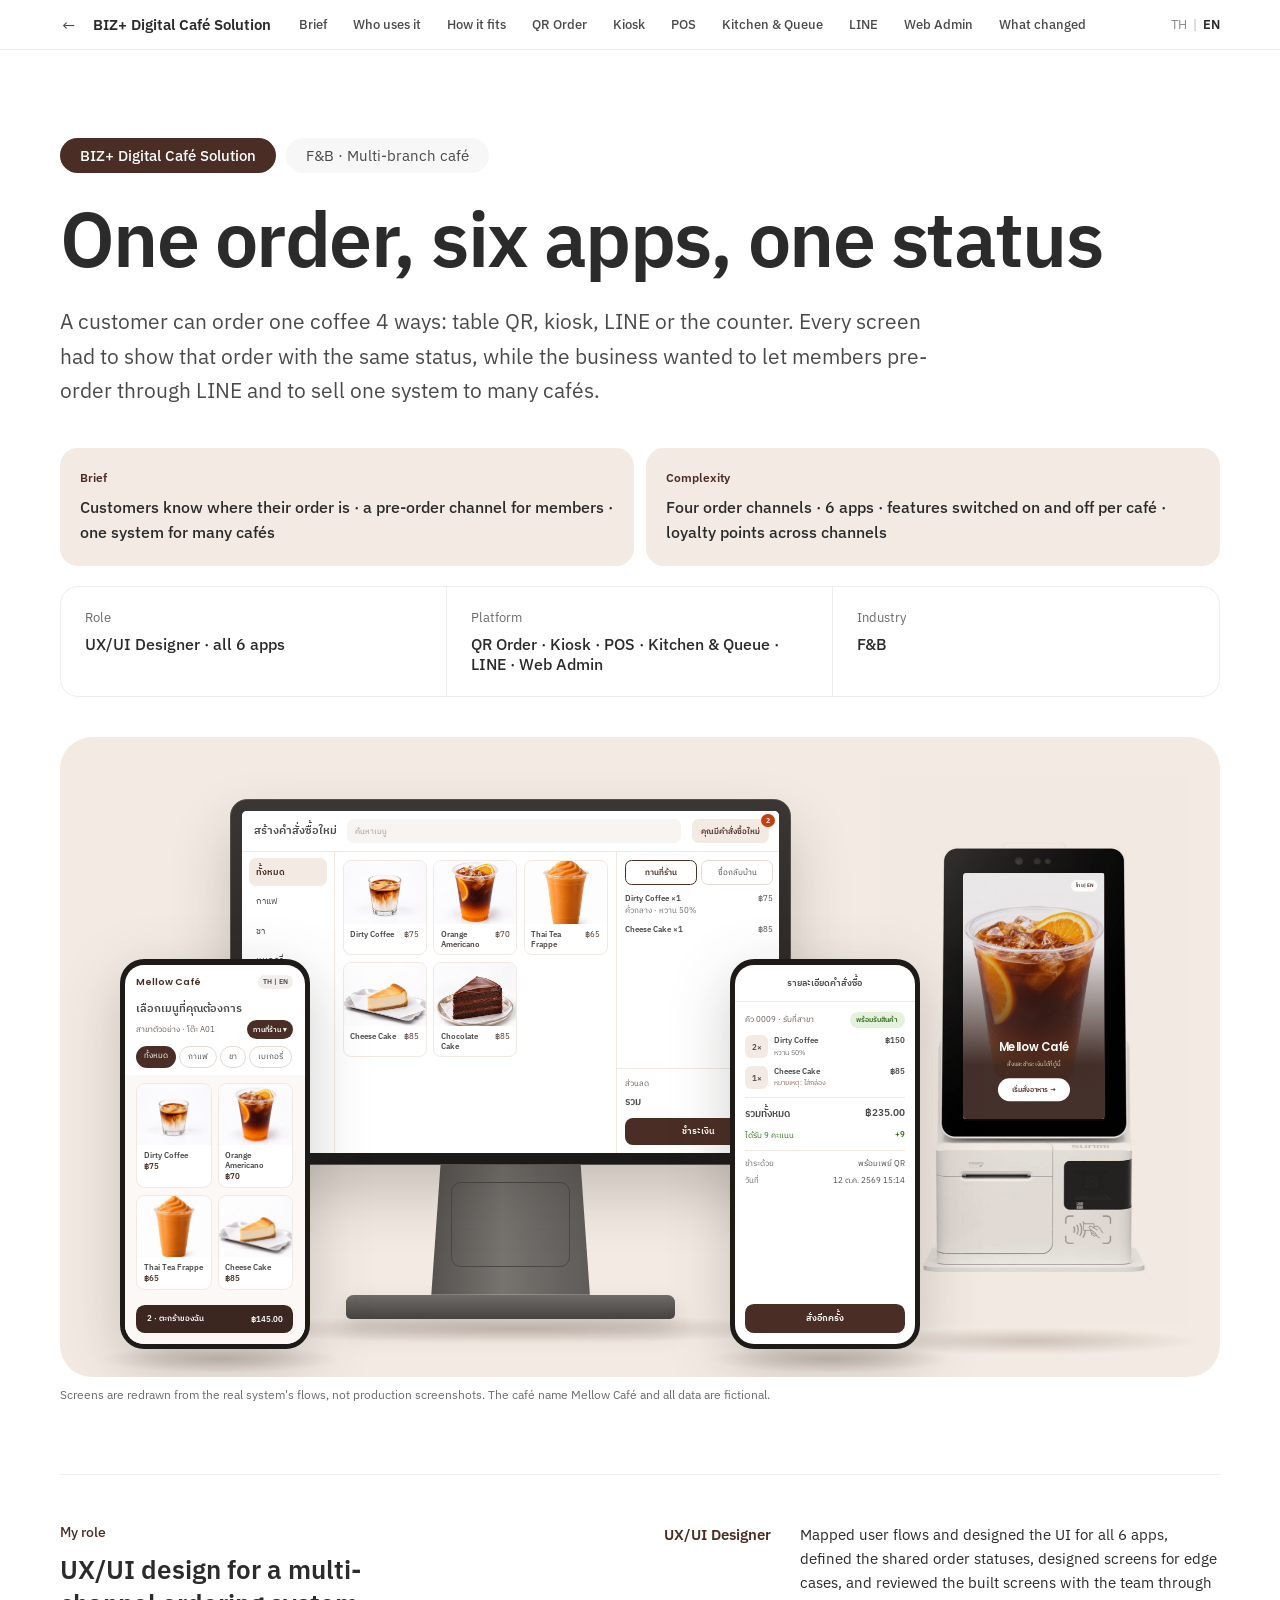
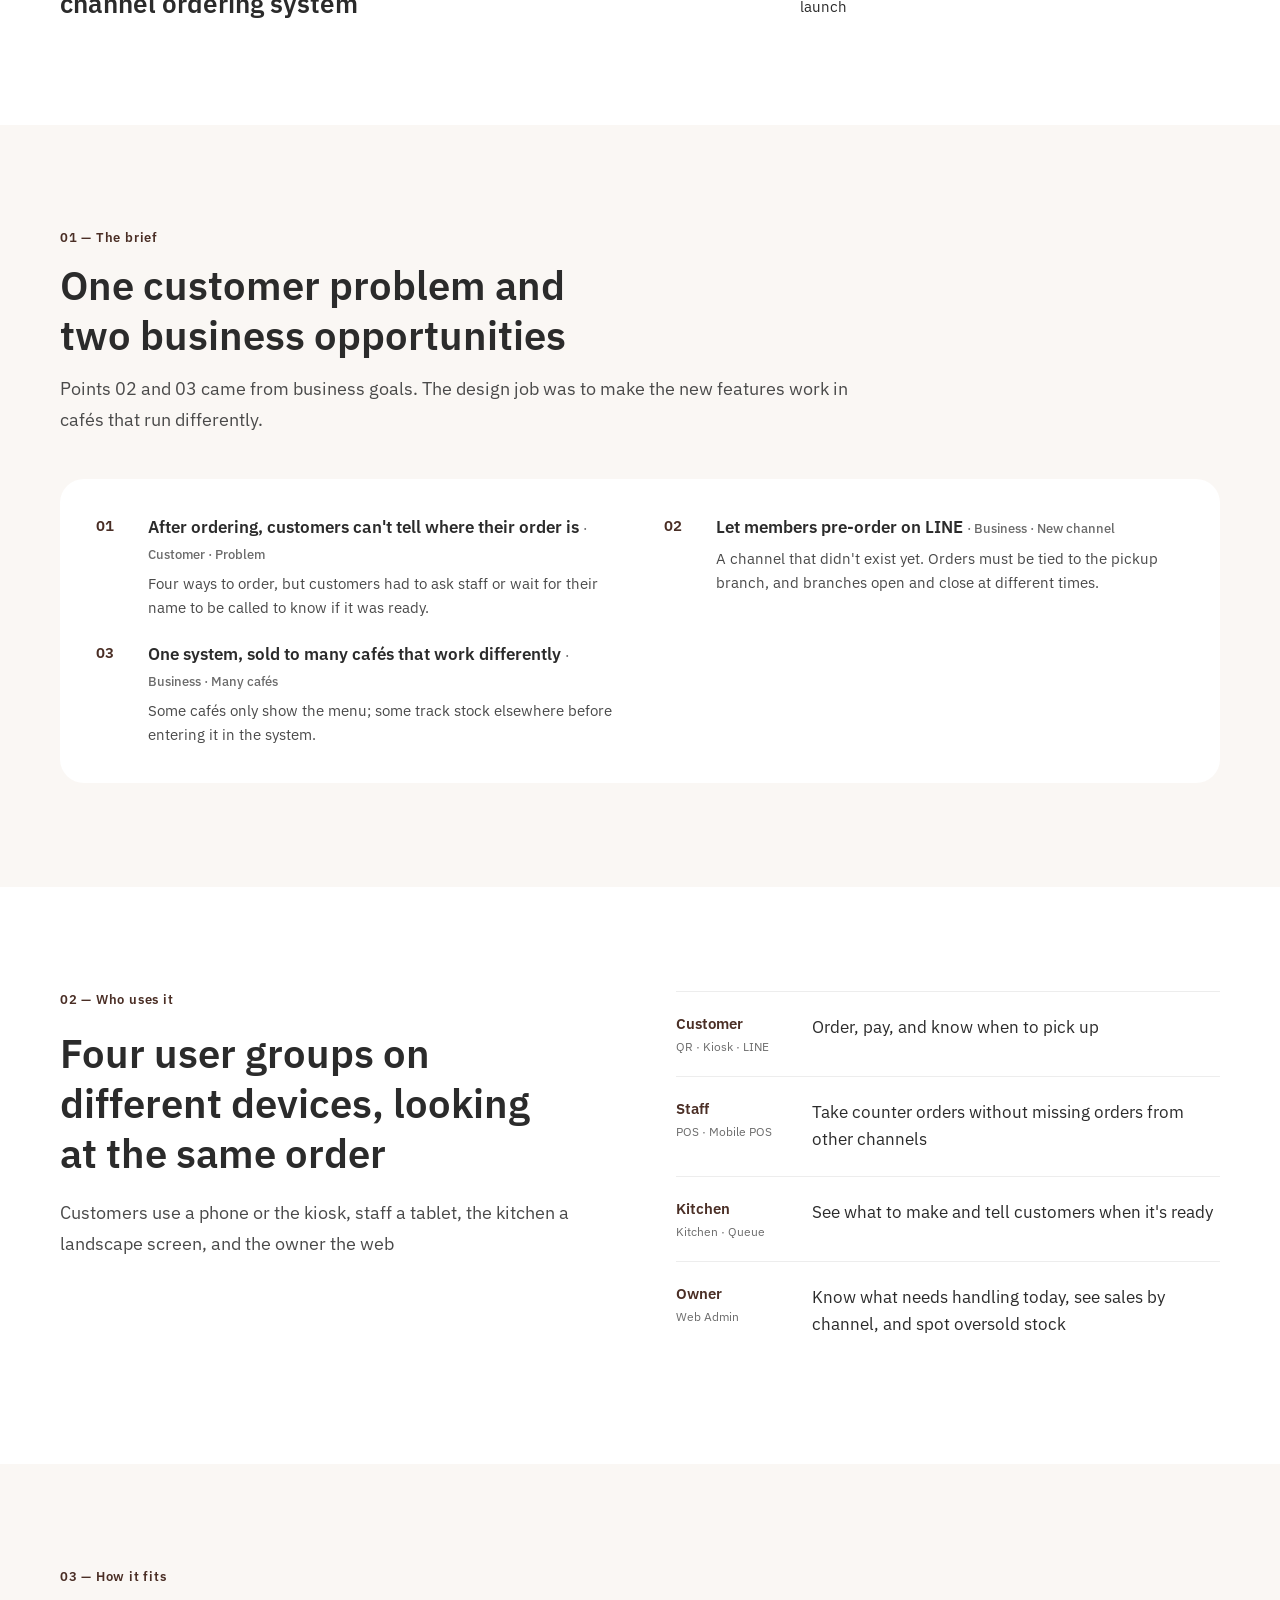
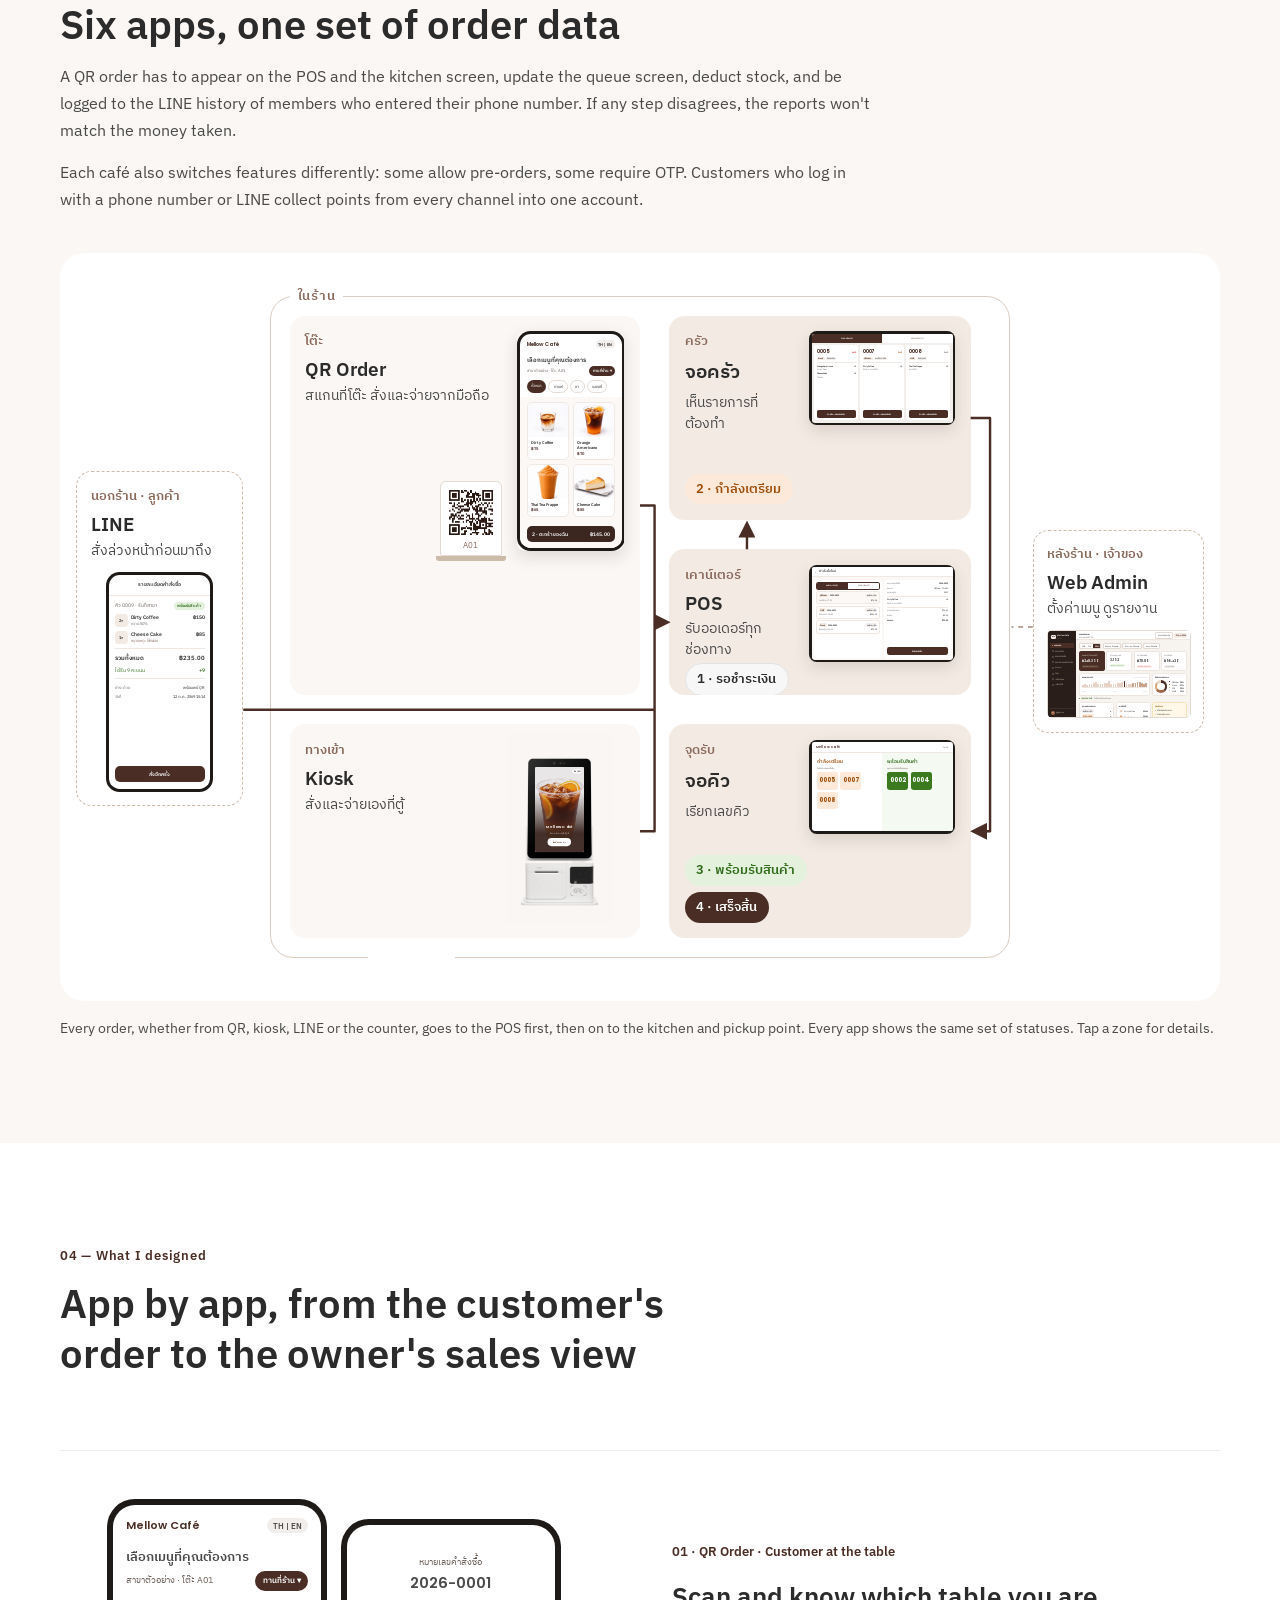
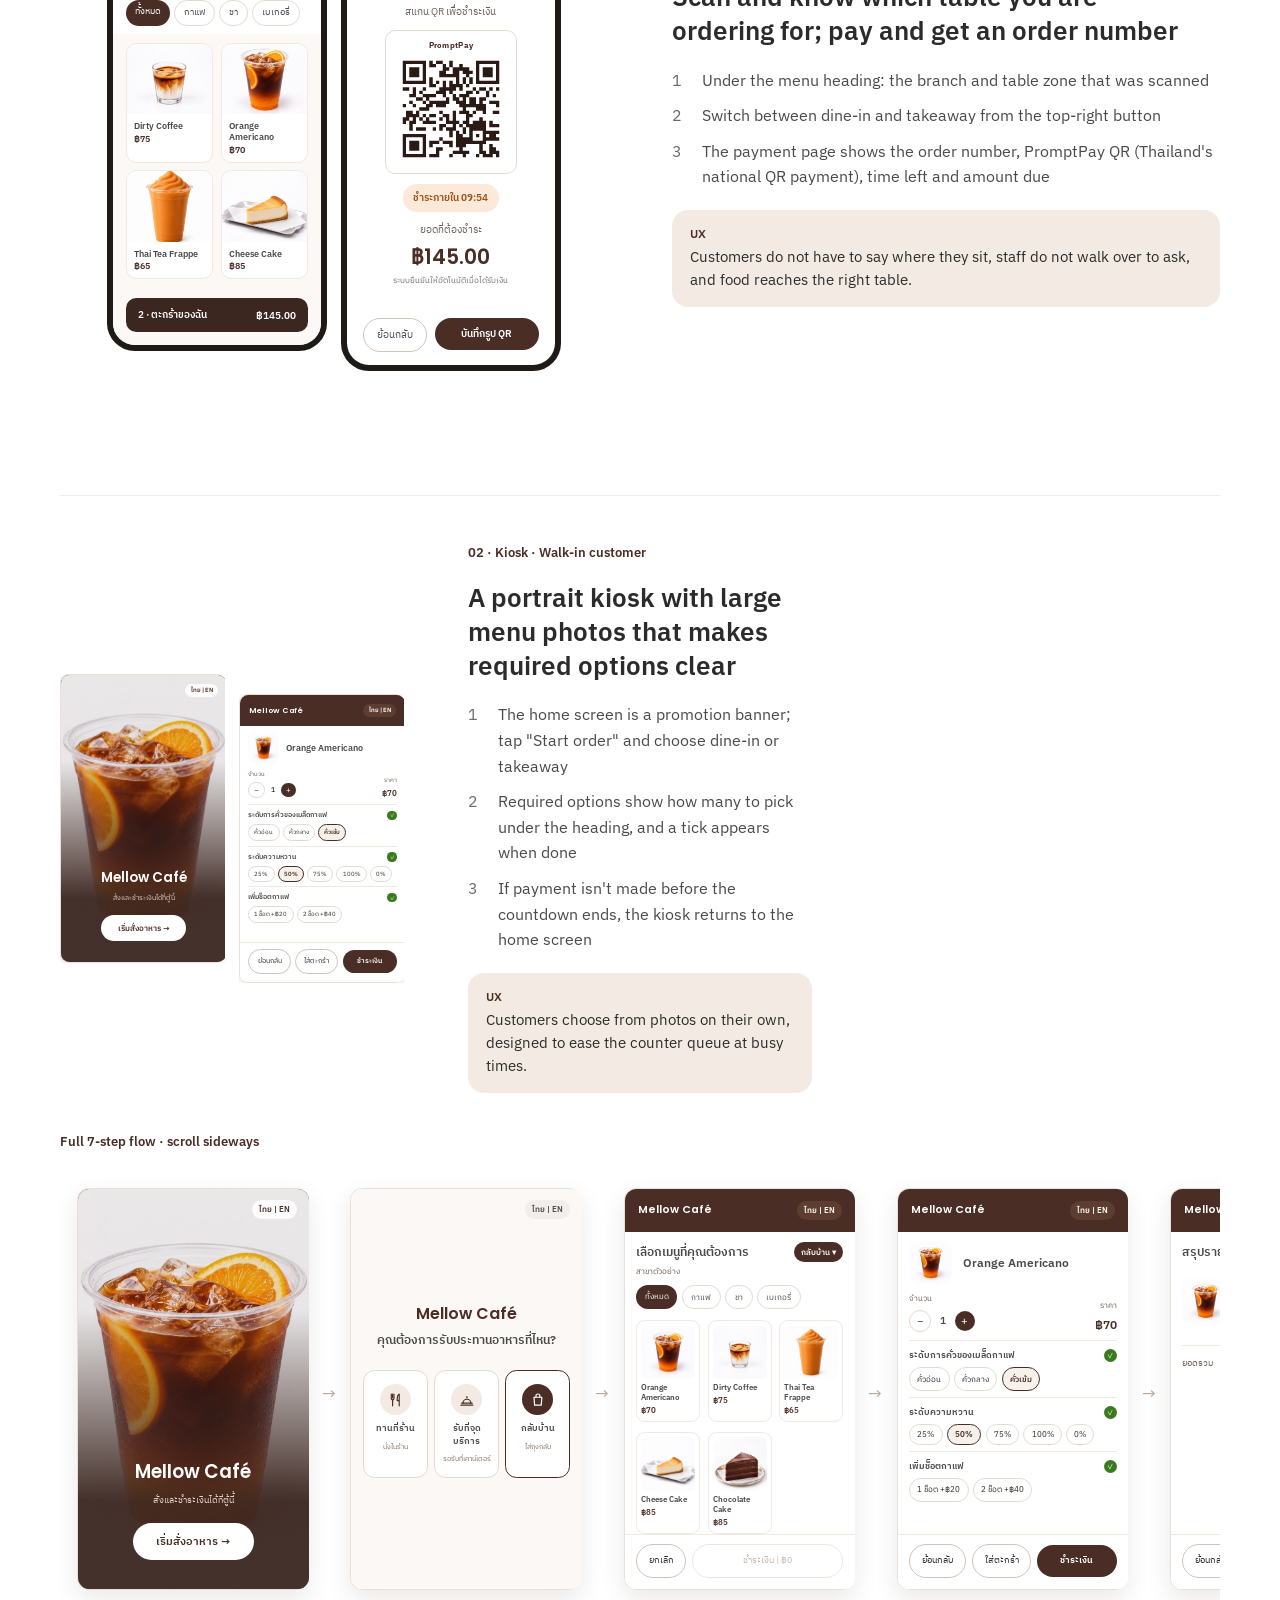
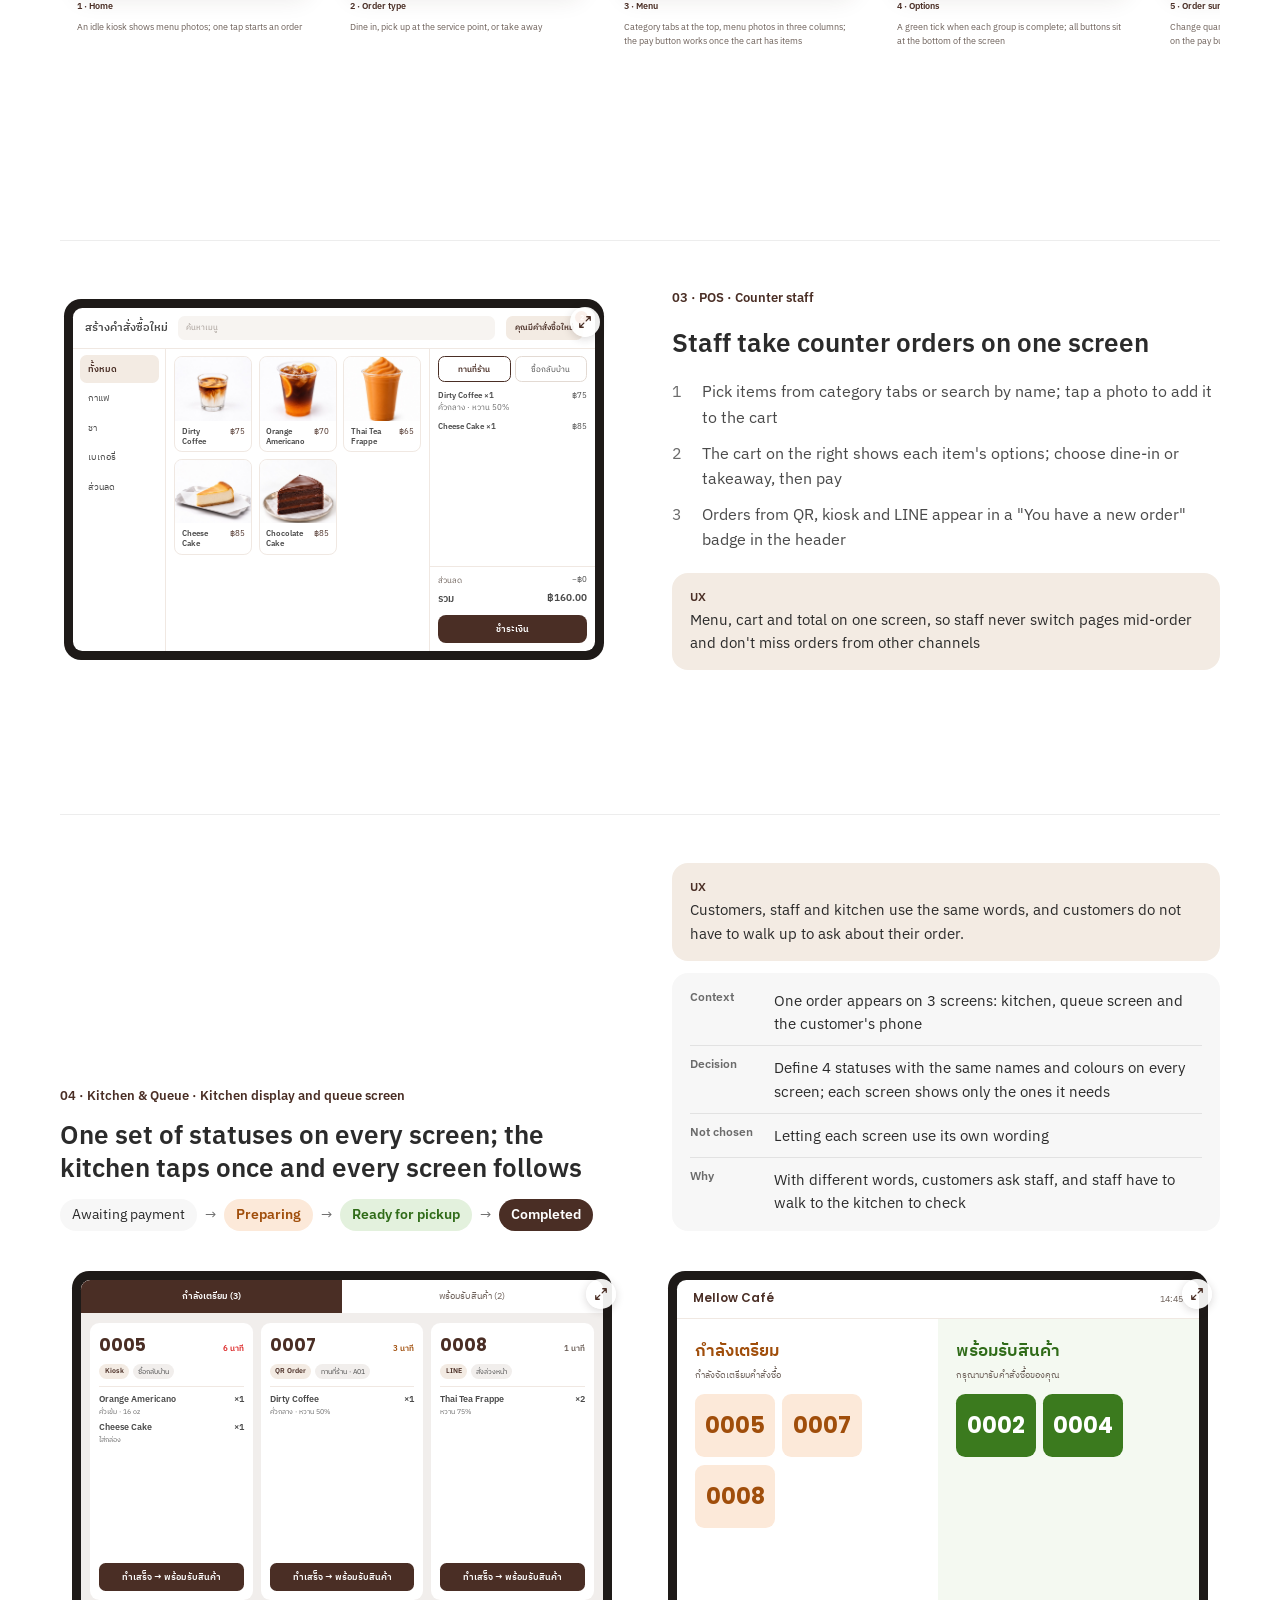
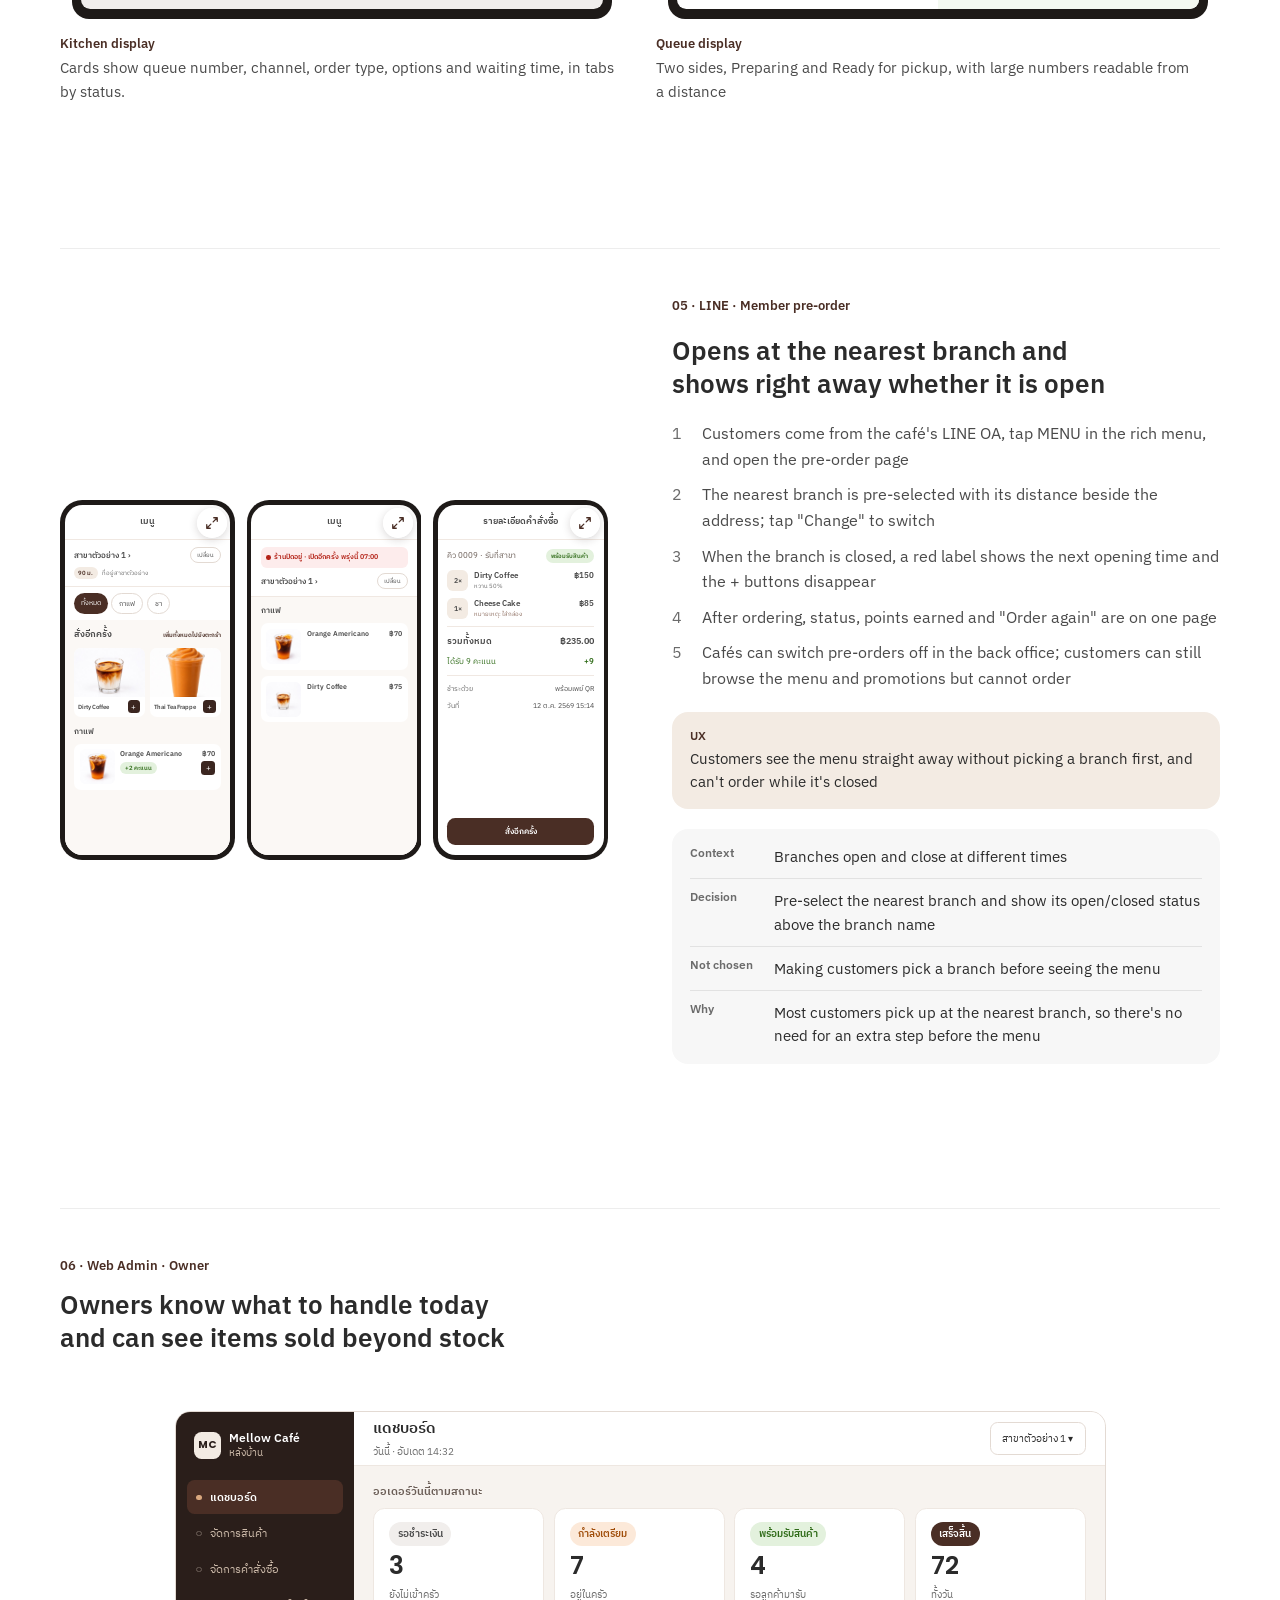
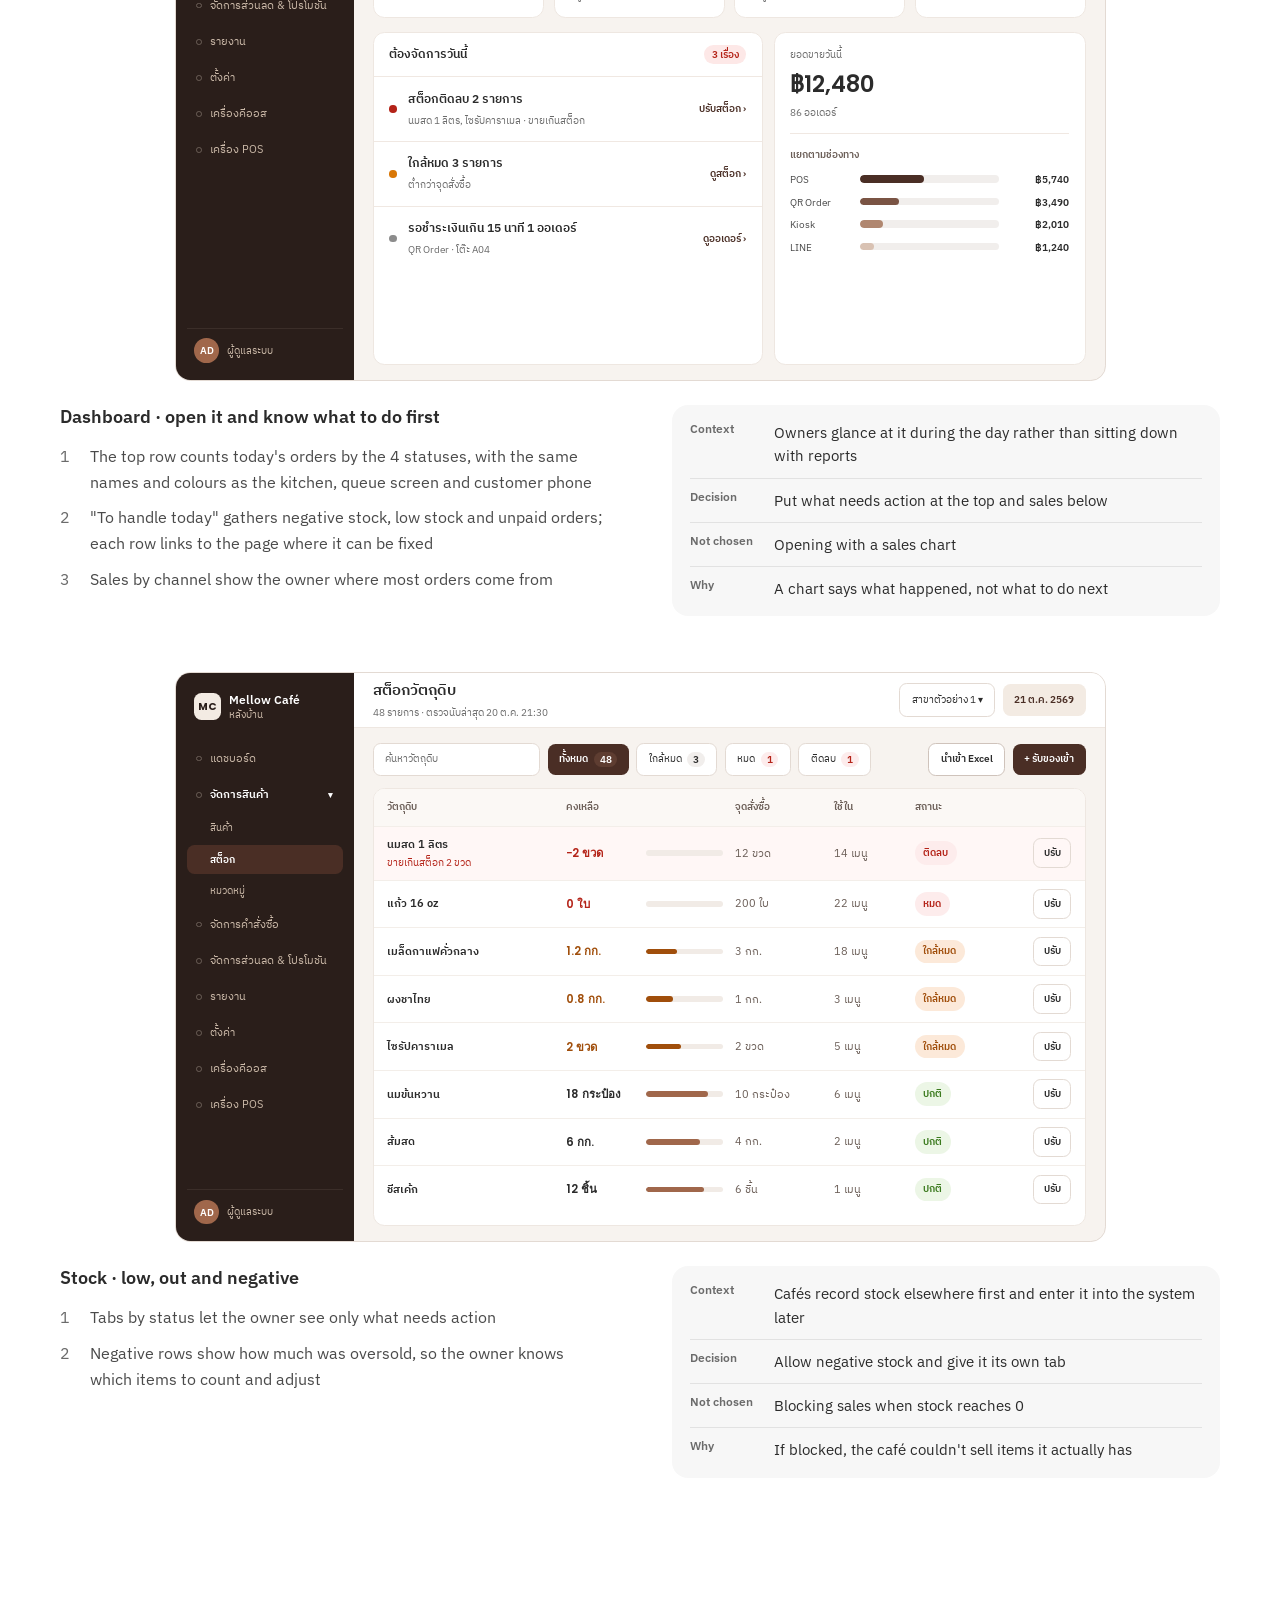
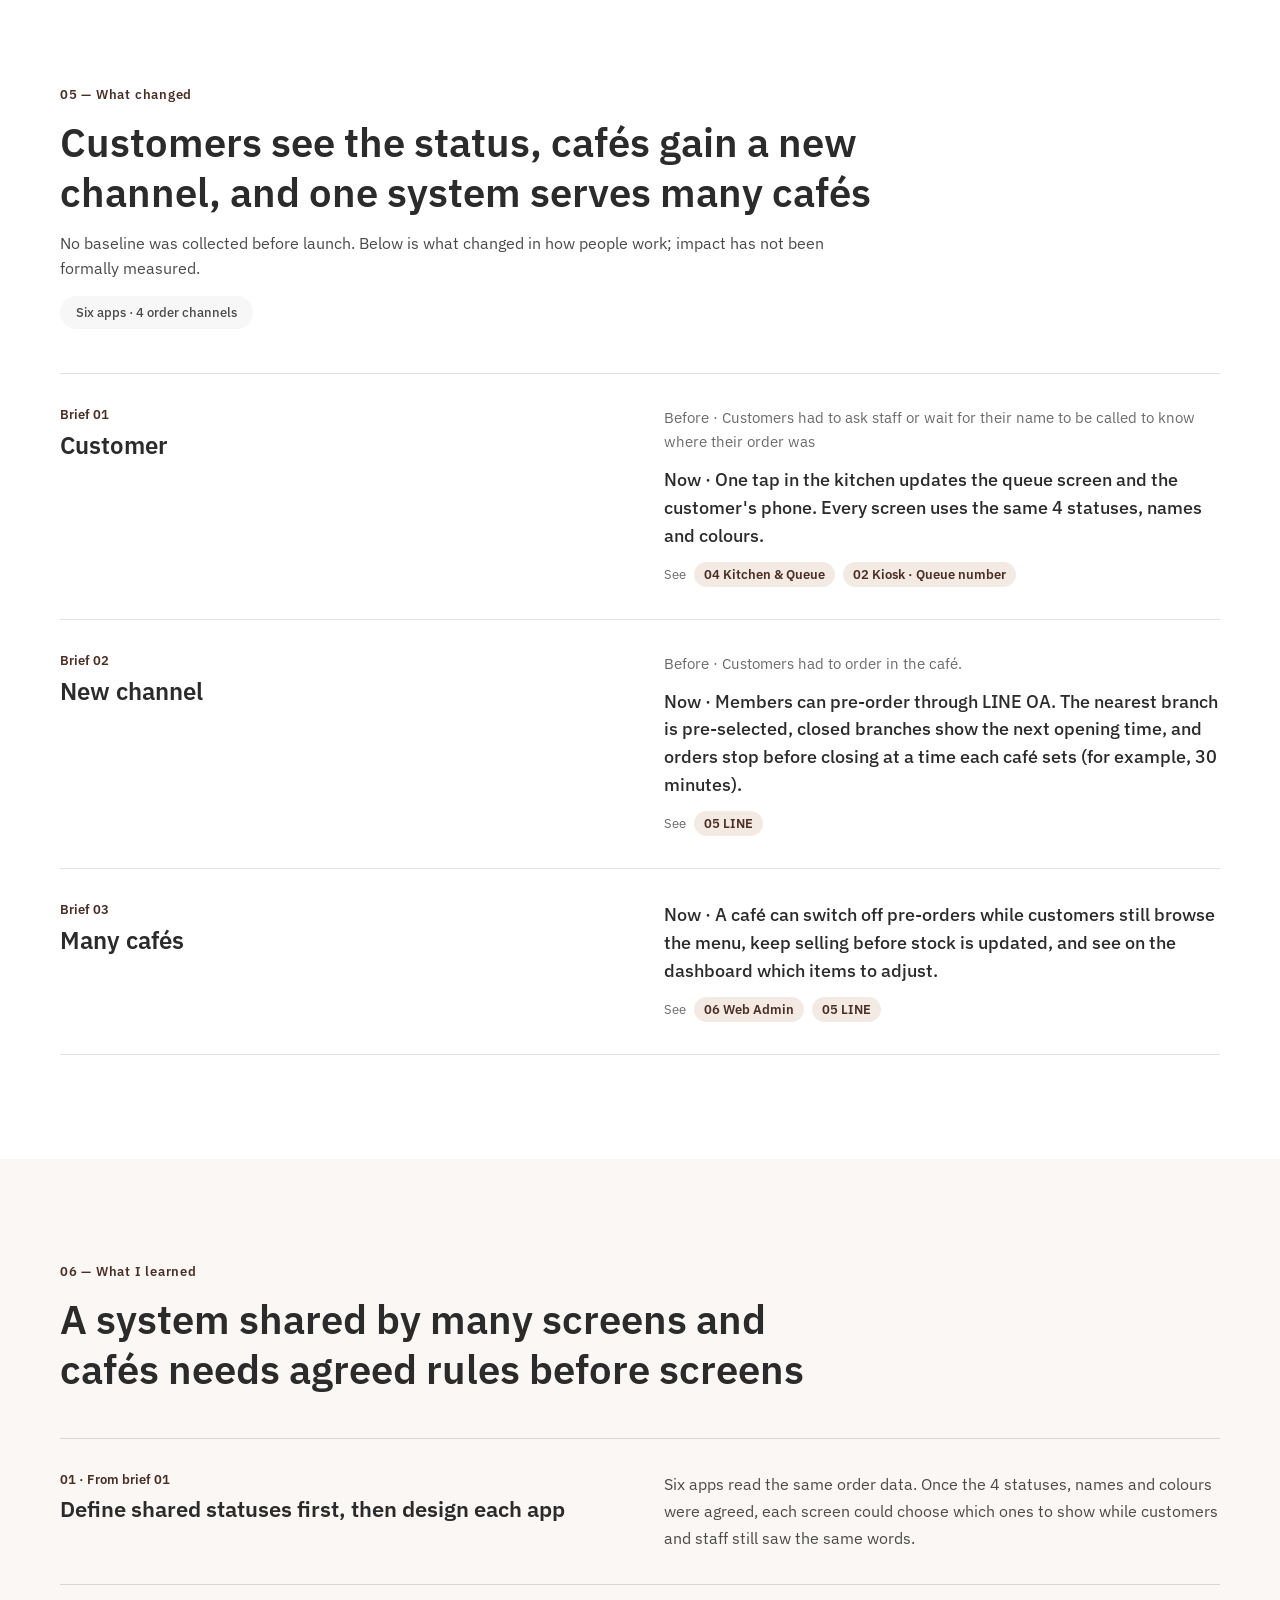
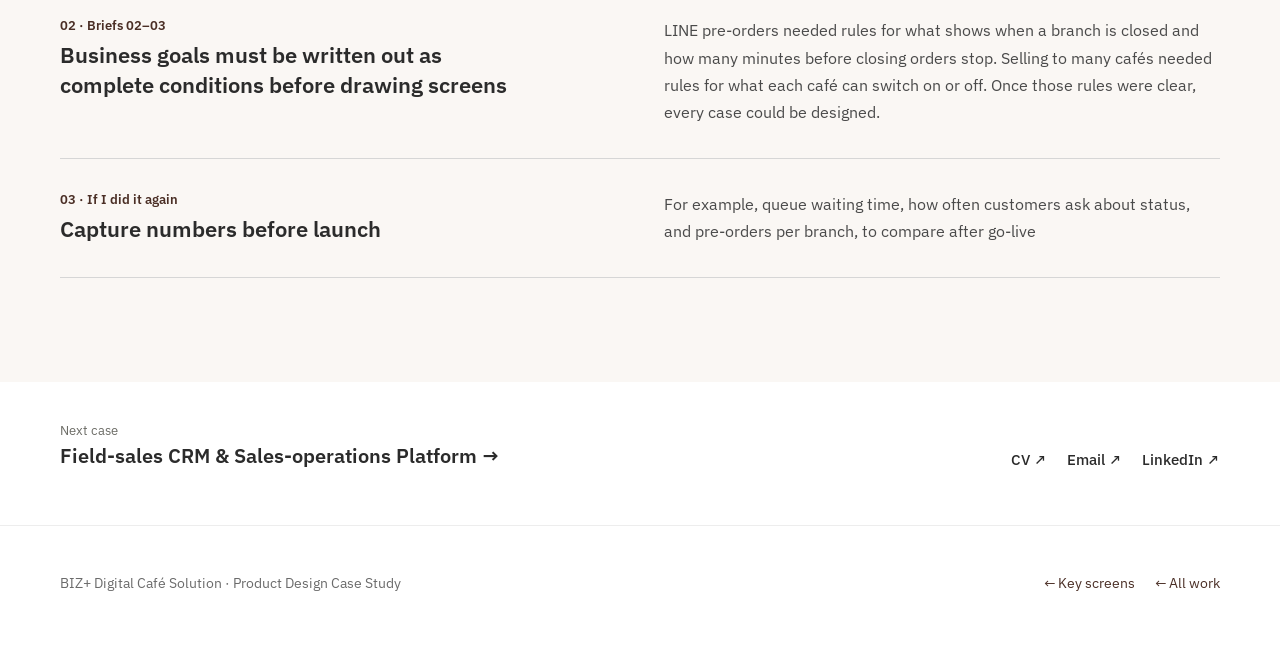
==== commit 3fed453b: "Deploy 80adba1: portfolio-review fixes, og/favicon, next-case bar, new gallery covers Co-Authored-By" ====
--- a/bizplus-full.html
+++ b/bizplus-full.html
@@ -3,7 +3,16 @@
 <head>
 <meta charset="utf-8">
 <meta name="viewport" content="width=device-width,initial-scale=1">
-<title>BIZ+ Digital Café Solution — Case Study</title>
+<title>BIZ+ Digital Café Solution — Case Study · Luksayaporn J.</title>
+<meta name="description" content="One order across six café apps (table QR, kiosk, POS, kitchen, LINE and admin) with one shared status. Full case study by Luksayaporn J.">
+<meta property="og:type" content="website">
+<meta property="og:title" content="BIZ+ Digital Café Solution — Case Study · Luksayaporn J.">
+<meta property="og:description" content="One order across six café apps (table QR, kiosk, POS, kitchen, LINE and admin) with one shared status. Full case study by Luksayaporn J.">
+<meta property="og:url" content="https://luksayapornj-beep.github.io/bizplus-full.html">
+<meta property="og:image" content="https://luksayapornj-beep.github.io/assets/og/og-card.jpg">
+<meta name="twitter:card" content="summary_large_image">
+<link rel="image_src" href="assets/og/og-card.jpg">
+<link rel="icon" href="favicon.svg" type="image/svg+xml">
 <link rel="preconnect" href="https://fonts.googleapis.com">
 <link href="https://fonts.googleapis.com/css2?family=IBM+Plex+Sans:wght@400;500;600;700&family=IBM+Plex+Sans+Thai:wght@400;500;600;700&family=Poppins:wght@400;500;600;700&family=Prompt:wght@300;400;500;600;700&display=swap" rel="stylesheet">
 <style>
@@ -11,7 +20,7 @@
 a{color:#4A2E25;text-decoration:none}
 a:hover{color:#2E1C16}
 img{display:block}
-html{scroll-behavior:smooth}
+html{scroll-behavior:smooth}@media (prefers-reduced-motion:reduce){html{scroll-behavior:auto}}
 nav a[href^="#"]:hover{background:#F3EBE3;color:#4A2E25}
 [data-zoomable]{cursor:zoom-in}
 </style>
@@ -19,6 +28,7 @@
 <body>
 <main style="display: flex; flex-direction: column; background: rgb(255, 255, 255);"><nav style="position: sticky; top: 0px; z-index: 20; background: rgba(255, 255, 255, 0.94); backdrop-filter: blur(10px); border-bottom: 1px solid rgb(237, 237, 237); display: flex; justify-content: center; padding: 0px 24px;">
   <div style="width: 100%; max-width: 1160px; display: flex; align-items: center; gap: 16px; min-width: 0px;">
+    <a href="index.html" aria-label="← ผลงานทั้งหมด" style="flex:none;font-size:16px;color:inherit;text-decoration:none;padding:4px 2px">←</a>
     <a href="#overview" style="flex: 0 0 auto; font-size: 15px; font-weight: 600; color: rgb(43, 43, 43);">BIZ+ Digital Café Solution</a>
     <div style="flex: 1 1 0%; min-width: 0px; display: flex; align-items: center; gap: 2px; overflow-x: auto; padding: 10px 0px; scrollbar-width: none;">
       <a href="#problem" class="scp0" style="font-size: 13px; font-weight: 500; color: rgb(74, 74, 74); padding: 6px 12px; border-radius: 999px; white-space: nowrap;">โจทย์</a>
@@ -32,13 +42,13 @@
       <a href="#admin" class="scp0" style="font-size: 13px; font-weight: 500; color: rgb(74, 74, 74); padding: 6px 12px; border-radius: 999px; white-space: nowrap;">Web Admin</a>
       <a href="#outcome" class="scp0" style="font-size: 13px; font-weight: 500; color: rgb(74, 74, 74); padding: 6px 12px; border-radius: 999px; white-space: nowrap;">ผลลัพธ์</a>
     </div>
-    <span style="display:inline-flex;gap:6px;align-items:center;flex:none;font-size:13px;color:#2B2B2B" aria-label="Language"><button type="button" data-lang="th" style="all:unset;cursor:pointer">TH</button><span style="opacity:.35">|</span><button type="button" data-lang="en" style="all:unset;cursor:pointer">EN</button></span>
+    <span style="display:inline-flex;gap:6px;align-items:center;flex:none;font-size:13px;color:var(--color-text,#2B2B2B)" role="group" aria-label="ภาษา"><button type="button" data-lang="th" style="all:unset;cursor:pointer">TH</button><span style="opacity:.35">|</span><button type="button" data-lang="en" style="all:unset;cursor:pointer">EN</button></span>
   </div></nav><header id="overview" data-screen-label="Hero" style="scroll-margin-top: 56px; padding: 88px 24px 72px; display: flex; justify-content: center;">
   <div style="width: 100%; max-width: 1160px; display: flex; flex-direction: column; gap: 40px;">
     <div style="display: flex; flex-direction: column; gap: 24px;">
       <div style="display: flex; gap: 10px; flex-wrap: wrap;"><span style="padding: 8px 20px; border-radius: 999px; font-size: 15px; background: rgb(74, 46, 37); color: rgb(255, 255, 255); font-weight: 500;">BIZ+ Digital Café Solution</span><span style="padding: 8px 20px; border-radius: 999px; font-size: 15px; background: rgb(247, 247, 247); color: rgb(74, 74, 74);">F&amp;B · ร้านกาแฟหลายสาขา</span></div>
-      <h1 style="margin: 0px; font-size: clamp(44px, 6vw, 80px); line-height: 1.08; letter-spacing: -0.02em; font-weight: 600; color: rgb(43, 43, 43); text-wrap: balance;">ออเดอร์เดียว 6 จอ สถานะเดียวกัน</h1>
-      <p style="margin: 0px; max-width: 900px; font-size: clamp(17px, 1.8vw, 21px); line-height: 1.65; color: rgb(74, 74, 74); text-wrap: pretty;">ลูกค้าสั่งกาแฟแก้วเดียวได้ 4 ทาง จาก QR ที่โต๊ะ ตู้ Kiosk LINE หรือหน้าเคาน์เตอร์ ทุกจอต้องเห็นออเดอร์นั้นด้วยสถานะเดียวกัน ขณะที่ธุรกิจต้องการเปิดให้สมาชิกสั่งล่วงหน้าผ่าน LINE และขายระบบเดียวให้หลายร้าน</p>
+      <h1 style="margin: 0px; font-size: clamp(44px, 6vw, 80px); line-height: 1.08; letter-spacing: -0.02em; font-weight: 600; color: rgb(43, 43, 43); text-wrap: balance;">ออเดอร์เดียว 6 แอป สถานะเดียวกัน</h1>
+      <p style="margin: 0px; max-width: 900px; font-size: clamp(17px, 1.8vw, 21px); line-height: 1.65; color: rgb(74, 74, 74); text-wrap: pretty;">ลูกค้าสั่งกาแฟแก้วเดียวได้ 4 ทาง จาก QR ที่โต๊ะ, ตู้ Kiosk, LINE หรือหน้าเคาน์เตอร์ ทุกจอต้องเห็นออเดอร์นั้นด้วยสถานะเดียวกัน ขณะที่ธุรกิจต้องการเปิดให้สมาชิกสั่งล่วงหน้าผ่าน LINE และขายระบบเดียวให้หลายร้าน</p>
     </div>
     <div style="display: flex; flex-direction: column; gap: 20px;">
       <div style="display: grid; grid-template-columns: repeat(auto-fit, minmax(min(100%, 320px), 1fr)); gap: 12px;">
@@ -46,20 +56,20 @@
         <div style="display: flex; flex-direction: column; gap: 10px; padding: 22px 20px; border-radius: 18px; background: rgb(243, 235, 227);"><span style="font-size: 12px; font-weight: 600; color: rgb(74, 46, 37);">ความซับซ้อน</span><span style="font-size: 16px; line-height: 1.55; font-weight: 500; color: rgb(43, 43, 43);">4 ช่องทางสั่ง · 6 แอป · แต่ละร้านเปิดปิดฟีเจอร์ต่างกัน · แต้มสะสมข้ามช่องทาง</span></div>
       </div>
       <div style="display: grid; grid-template-columns: repeat(auto-fit, minmax(min(100%, 260px), 1fr)); border: 1px solid rgb(237, 237, 237); border-radius: 18px; overflow: hidden;">
-        <div style="display: flex; flex-direction: column; gap: 8px; padding: 22px 24px; border-right: 1px solid rgb(237, 237, 237);"><span style="font-size: 13px; color: rgb(140, 140, 140);">Role</span><span style="font-size: 16px; font-weight: 500; color: rgb(43, 43, 43);">UX/UI Designer</span></div>
-        <div style="display: flex; flex-direction: column; gap: 8px; padding: 22px 24px; border-right: 1px solid rgb(237, 237, 237);"><span style="font-size: 13px; color: rgb(140, 140, 140);">Platform</span><span style="font-size: 16px; font-weight: 500; color: rgb(43, 43, 43);">QR Order · Kiosk · POS · Kitchen &amp; Queue · LINE · Web Admin</span></div>
-        <div style="display: flex; flex-direction: column; gap: 8px; padding: 22px 24px;"><span style="font-size: 13px; color: rgb(140, 140, 140);">Industry</span><span style="font-size: 16px; font-weight: 500; color: rgb(43, 43, 43);">F&amp;B&nbsp;</span></div>
+        <div style="display: flex; flex-direction: column; gap: 8px; padding: 22px 24px; border-right: 1px solid rgb(237, 237, 237);"><span style="font-size: 13px; color: rgb(107, 107, 107);">Role</span><span style="font-size: 16px; font-weight: 500; color: rgb(43, 43, 43);">UX/UI Designer · ออกแบบครบ 6 แอป</span></div>
+        <div style="display: flex; flex-direction: column; gap: 8px; padding: 22px 24px; border-right: 1px solid rgb(237, 237, 237);"><span style="font-size: 13px; color: rgb(107, 107, 107);">Platform</span><span style="font-size: 16px; font-weight: 500; color: rgb(43, 43, 43);">QR Order · Kiosk · POS · Kitchen &amp; Queue · LINE · Web Admin</span></div>
+        <div style="display: flex; flex-direction: column; gap: 8px; padding: 22px 24px;"><span style="font-size: 13px; color: rgb(107, 107, 107);">Industry</span><span style="font-size: 16px; font-weight: 500; color: rgb(43, 43, 43);">F&amp;B&nbsp;</span></div>
       </div>
     </div>
     <div style="display: flex; flex-direction: column; gap: 10px;">
       <div style="border-radius: 32px; background: rgb(243, 235, 227); overflow: hidden; width: 100%; min-width: 0px; display: flex; justify-content: center;"><div data-fit-w="1160" data-fit-max="1" style="zoom: 1;"><div style="position: relative; width: 1160px; height: 640px;">
         <div style="position: absolute; left: 150px; top: 578px; width: 620px; height: 28px; border-radius: 50%; background: radial-gradient(closest-side, rgba(74, 46, 37, 0.22), rgba(74, 46, 37, 0));"></div><div style="position: absolute; left: 800px; top: 590px; width: 340px; height: 28px; border-radius: 50%; background: radial-gradient(closest-side, rgba(74, 46, 37, 0.22), rgba(74, 46, 37, 0));"></div><div style="position: absolute; left: 40px; top: 608px; width: 240px; height: 28px; border-radius: 50%; background: radial-gradient(closest-side, rgba(74, 46, 37, 0.22), rgba(74, 46, 37, 0));"></div><div style="position: absolute; left: 650px; top: 608px; width: 240px; height: 28px; border-radius: 50%; background: radial-gradient(closest-side, rgba(74, 46, 37, 0.22), rgba(74, 46, 37, 0));"></div>
-        <div style="position: absolute; left: 170px; top: 62px;"><div style="zoom: 1.22; width: 460px;"><div style="width: 460px; display: flex; flex-direction: column; align-items: center;"><div style="width: 460px; padding: 9px; border-radius: 14px; background: linear-gradient(rgb(58, 54, 52), rgb(28, 26, 25)); border: 1px solid rgb(87, 81, 77); box-sizing: border-box; box-shadow: rgba(42, 35, 32, 0.22) 0px 24px 48px; position: relative; z-index: 1;"><div style="border-radius: 4px; overflow: hidden; background: rgb(255, 255, 255);"><div style="zoom: 0.539;"><div style="width: 820px;"><div style="padding: 0px;"><div style="height: 520px; border-radius: 0px; overflow: hidden; background: rgb(255, 255, 255); display: flex; flex-direction: column;"><div style="display: flex; align-items: center; gap: 16px; padding: 12px 18px; border-bottom: 1px solid rgb(240, 232, 226);"><span style="font-size: 16px; font-weight: 600;">สร้างคำสั่งซื้อใหม่</span><span style="flex: 1 1 0%; font-size: 12px; padding: 8px 12px; border-radius: 10px; background: rgb(247, 244, 241); color: rgb(163, 154, 148);">ค้นหาเมนู</span><span style="position: relative; font-size: 12px; font-weight: 600; padding: 8px 14px; border-radius: 10px; background: rgb(243, 235, 227); color: rgb(74, 46, 37);">คุณมีคำสั่งซื้อใหม่<span style="position: absolute; top: -8px; right: -8px; width: 20px; height: 20px; border-radius: 50%; background: rgb(194, 65, 12); color: rgb(255, 255, 255); font-size: 11px; display: flex; align-items: center; justify-content: center;">2</span></span></div><div style="flex: 1 1 0%; display: flex; min-height: 0px;"><div style="width: 120px; display: flex; flex-direction: column; gap: 2px; padding: 10px; border-right: 1px solid rgb(240, 232, 226);"><span style="font-size: 13px; font-weight: 600; padding: 10px 12px; border-radius: 10px; background: rgb(243, 235, 227); color: rgb(74, 46, 37);">ทั้งหมด</span><span style="font-size: 13px; padding: 10px 12px;">กาแฟ</span><span style="font-size: 13px; padding: 10px 12px;">ชา</span><span style="font-size: 13px; padding: 10px 12px;">เบเกอรี่</span><span style="font-size: 13px; padding: 10px 12px;">ส่วนลด</span></div><div style="flex: 1 1 0%; display: grid; grid-template-columns: repeat(3, 1fr); gap: 10px; padding: 12px; align-content: start;"><div style="display: flex; flex-direction: column; border-radius: 12px; overflow: hidden; border: 1px solid rgb(240, 232, 226);"><img src="assets/bizplus/case-study/menu-dirty.jpg" alt="Dirty Coffee" style="width: 100%; height: 96px; object-fit: cover; background: rgb(244, 241, 238);"><div style="display: flex; justify-content: space-between; gap: 6px; padding: 8px 10px;"><span style="font-size: 12px; font-weight: 600;">Dirty Coffee</span><span style="font-size: 12px; color: rgb(74, 46, 37);">฿75</span></div></div><div style="display: flex; flex-direction: column; border-radius: 12px; overflow: hidden; border: 1px solid rgb(240, 232, 226);"><img src="assets/bizplus/case-study/menu-orange.jpg" alt="Orange Americano" style="width: 100%; height: 96px; object-fit: cover; background: rgb(244, 241, 238);"><div style="display: flex; justify-content: space-between; gap: 6px; padding: 8px 10px;"><span style="font-size: 12px; font-weight: 600;">Orange Americano</span><span style="font-size: 12px; color: rgb(74, 46, 37);">฿70</span></div></div><div style="display: flex; flex-direction: column; border-radius: 12px; overflow: hidden; border: 1px solid rgb(240, 232, 226);"><img src="assets/bizplus/case-study/menu-thaitea.jpg" alt="Thai Tea Frappe" style="width: 100%; height: 96px; object-fit: cover; background: rgb(244, 241, 238);"><div style="display: flex; justify-content: space-between; gap: 6px; padding: 8px 10px;"><span style="font-size: 12px; font-weight: 600;">Thai Tea Frappe</span><span style="font-size: 12px; color: rgb(74, 46, 37);">฿65</span></div></div><div style="display: flex; flex-direction: column; border-radius: 12px; overflow: hidden; border: 1px solid rgb(240, 232, 226);"><img src="assets/bizplus/case-study/menu-cheesecake.jpg" alt="Cheese Cake" style="width: 100%; height: 96px; object-fit: cover; background: rgb(244, 241, 238);"><div style="display: flex; justify-content: space-between; gap: 6px; padding: 8px 10px;"><span style="font-size: 12px; font-weight: 600;">Cheese Cake</span><span style="font-size: 12px; color: rgb(74, 46, 37);">฿85</span></div></div><div style="display: flex; flex-direction: column; border-radius: 12px; overflow: hidden; border: 1px solid rgb(240, 232, 226);"><img src="assets/bizplus/case-study/menu-chococake.jpg" alt="Chocolate Cake" style="width: 100%; height: 96px; object-fit: cover; background: rgb(244, 241, 238);"><div style="display: flex; justify-content: space-between; gap: 6px; padding: 8px 10px;"><span style="font-size: 12px; font-weight: 600;">Chocolate Cake</span><span style="font-size: 12px; color: rgb(74, 46, 37);">฿85</span></div></div></div><div style="width: 250px; display: flex; flex-direction: column; border-left: 1px solid rgb(240, 232, 226);"><div style="display: flex; gap: 6px; padding: 12px;"><span style="flex: 1 1 0%; text-align: center; font-size: 12px; font-weight: 600; padding: 8px; border-radius: 10px; border: 1.5px solid rgb(74, 46, 37); color: rgb(74, 46, 37);">ทานที่ร้าน</span><span style="flex: 1 1 0%; text-align: center; font-size: 12px; padding: 8px; border-radius: 10px; border: 1px solid rgb(227, 218, 211);">ซื้อกลับบ้าน</span></div><div style="flex: 1 1 0%; display: flex; flex-direction: column; gap: 10px; padding: 0px 12px;"><div style="display: flex; justify-content: space-between; font-size: 12px;"><div style="display: flex; flex-direction: column; gap: 2px;"><span style="font-weight: 600;">Dirty Coffee ×1</span><span style="color: rgb(140, 140, 140);">คั่วกลาง · หวาน 50%</span></div><span>฿75</span></div><div style="display: flex; justify-content: space-between; font-size: 12px;"><div style="display: flex; flex-direction: column; gap: 2px;"><span style="font-weight: 600;">Cheese Cake ×1</span></div><span>฿85</span></div></div><div style="display: flex; flex-direction: column; gap: 6px; padding: 12px; border-top: 1px solid rgb(240, 232, 226); font-size: 12px;"><div style="display: flex; justify-content: space-between;"><span style="color: rgb(107, 94, 87);">ส่วนลด</span><span>−฿0</span></div><div style="display: flex; justify-content: space-between; font-size: 15px; font-weight: 600;"><span>รวม</span><span>฿160.00</span></div><span style="height: 42px; margin-top: 6px; border-radius: 12px; background: rgb(74, 46, 37); color: rgb(255, 255, 255); font-size: 13px; font-weight: 600; display: flex; align-items: center; justify-content: center;">ชำระเงิน</span></div></div></div></div></div></div></div></div></div><div style="width: 130px; height: 110px; margin-top: -4px; background: linear-gradient(90deg, rgb(85, 82, 79), rgb(119, 115, 111) 45%, rgb(94, 91, 88)); clip-path: polygon(6% 0px, 94% 0px, 100% 100%, 0px 100%); display: flex; justify-content: center; padding-top: 18px; box-sizing: border-box;"><div style="width: 96px; height: 68px; border-radius: 8px; border: 1px solid rgb(74, 71, 69);"></div></div><div style="width: 270px; height: 20px; border-radius: 6px 6px 4px 4px; background: linear-gradient(rgb(111, 107, 104), rgb(69, 66, 64)); box-shadow: rgba(42, 35, 32, 0.18) 0px 10px 20px;"></div></div></div></div>
+        <div style="position: absolute; left: 170px; top: 62px;"><div style="zoom: 1.22; width: 460px;"><div style="width: 460px; display: flex; flex-direction: column; align-items: center;"><div style="width: 460px; padding: 9px; border-radius: 14px; background: linear-gradient(rgb(58, 54, 52), rgb(28, 26, 25)); border: 1px solid rgb(87, 81, 77); box-sizing: border-box; box-shadow: rgba(42, 35, 32, 0.22) 0px 24px 48px; position: relative; z-index: 1;"><div style="border-radius: 4px; overflow: hidden; background: rgb(255, 255, 255);"><div style="zoom: 0.539;"><div style="width: 820px;"><div style="padding: 0px;"><div style="height: 520px; border-radius: 0px; overflow: hidden; background: rgb(255, 255, 255); display: flex; flex-direction: column;"><div style="display: flex; align-items: center; gap: 16px; padding: 12px 18px; border-bottom: 1px solid rgb(240, 232, 226);"><span style="font-size: 16px; font-weight: 600;">สร้างคำสั่งซื้อใหม่</span><span style="flex: 1 1 0%; font-size: 12px; padding: 8px 12px; border-radius: 10px; background: rgb(247, 244, 241); color: rgb(163, 154, 148);">ค้นหาเมนู</span><span style="position: relative; font-size: 12px; font-weight: 600; padding: 8px 14px; border-radius: 10px; background: rgb(243, 235, 227); color: rgb(74, 46, 37);">คุณมีคำสั่งซื้อใหม่<span style="position: absolute; top: -8px; right: -8px; width: 20px; height: 20px; border-radius: 50%; background: rgb(194, 65, 12); color: rgb(255, 255, 255); font-size: 11px; display: flex; align-items: center; justify-content: center;">2</span></span></div><div style="flex: 1 1 0%; display: flex; min-height: 0px;"><div style="width: 120px; display: flex; flex-direction: column; gap: 2px; padding: 10px; border-right: 1px solid rgb(240, 232, 226);"><span style="font-size: 13px; font-weight: 600; padding: 10px 12px; border-radius: 10px; background: rgb(243, 235, 227); color: rgb(74, 46, 37);">ทั้งหมด</span><span style="font-size: 13px; padding: 10px 12px;">กาแฟ</span><span style="font-size: 13px; padding: 10px 12px;">ชา</span><span style="font-size: 13px; padding: 10px 12px;">เบเกอรี่</span><span style="font-size: 13px; padding: 10px 12px;">ส่วนลด</span></div><div style="flex: 1 1 0%; display: grid; grid-template-columns: repeat(3, 1fr); gap: 10px; padding: 12px; align-content: start;"><div style="display: flex; flex-direction: column; border-radius: 12px; overflow: hidden; border: 1px solid rgb(240, 232, 226);"><img src="assets/bizplus/case-study/menu-dirty.jpg" alt="Dirty Coffee" style="width: 100%; height: 96px; object-fit: cover; background: rgb(244, 241, 238);"><div style="display: flex; justify-content: space-between; gap: 6px; padding: 8px 10px;"><span style="font-size: 12px; font-weight: 600;">Dirty Coffee</span><span style="font-size: 12px; color: rgb(74, 46, 37);">฿75</span></div></div><div style="display: flex; flex-direction: column; border-radius: 12px; overflow: hidden; border: 1px solid rgb(240, 232, 226);"><img src="assets/bizplus/case-study/menu-orange.jpg" alt="Orange Americano" style="width: 100%; height: 96px; object-fit: cover; background: rgb(244, 241, 238);"><div style="display: flex; justify-content: space-between; gap: 6px; padding: 8px 10px;"><span style="font-size: 12px; font-weight: 600;">Orange Americano</span><span style="font-size: 12px; color: rgb(74, 46, 37);">฿70</span></div></div><div style="display: flex; flex-direction: column; border-radius: 12px; overflow: hidden; border: 1px solid rgb(240, 232, 226);"><img src="assets/bizplus/case-study/menu-thaitea.jpg" alt="Thai Tea Frappe" style="width: 100%; height: 96px; object-fit: cover; background: rgb(244, 241, 238);"><div style="display: flex; justify-content: space-between; gap: 6px; padding: 8px 10px;"><span style="font-size: 12px; font-weight: 600;">Thai Tea Frappe</span><span style="font-size: 12px; color: rgb(74, 46, 37);">฿65</span></div></div><div style="display: flex; flex-direction: column; border-radius: 12px; overflow: hidden; border: 1px solid rgb(240, 232, 226);"><img src="assets/bizplus/case-study/menu-cheesecake.jpg" alt="Cheese Cake" style="width: 100%; height: 96px; object-fit: cover; background: rgb(244, 241, 238);"><div style="display: flex; justify-content: space-between; gap: 6px; padding: 8px 10px;"><span style="font-size: 12px; font-weight: 600;">Cheese Cake</span><span style="font-size: 12px; color: rgb(74, 46, 37);">฿85</span></div></div><div style="display: flex; flex-direction: column; border-radius: 12px; overflow: hidden; border: 1px solid rgb(240, 232, 226);"><img src="assets/bizplus/case-study/menu-chococake.jpg" alt="Chocolate Cake" style="width: 100%; height: 96px; object-fit: cover; background: rgb(244, 241, 238);"><div style="display: flex; justify-content: space-between; gap: 6px; padding: 8px 10px;"><span style="font-size: 12px; font-weight: 600;">Chocolate Cake</span><span style="font-size: 12px; color: rgb(74, 46, 37);">฿85</span></div></div></div><div style="width: 250px; display: flex; flex-direction: column; border-left: 1px solid rgb(240, 232, 226);"><div style="display: flex; gap: 6px; padding: 12px;"><span style="flex: 1 1 0%; text-align: center; font-size: 12px; font-weight: 600; padding: 8px; border-radius: 10px; border: 1.5px solid rgb(74, 46, 37); color: rgb(74, 46, 37);">ทานที่ร้าน</span><span style="flex: 1 1 0%; text-align: center; font-size: 12px; padding: 8px; border-radius: 10px; border: 1px solid rgb(227, 218, 211);">ซื้อกลับบ้าน</span></div><div style="flex: 1 1 0%; display: flex; flex-direction: column; gap: 10px; padding: 0px 12px;"><div style="display: flex; justify-content: space-between; font-size: 12px;"><div style="display: flex; flex-direction: column; gap: 2px;"><span style="font-weight: 600;">Dirty Coffee ×1</span><span style="color: rgb(107, 107, 107);">คั่วกลาง · หวาน 50%</span></div><span>฿75</span></div><div style="display: flex; justify-content: space-between; font-size: 12px;"><div style="display: flex; flex-direction: column; gap: 2px;"><span style="font-weight: 600;">Cheese Cake ×1</span></div><span>฿85</span></div></div><div style="display: flex; flex-direction: column; gap: 6px; padding: 12px; border-top: 1px solid rgb(240, 232, 226); font-size: 12px;"><div style="display: flex; justify-content: space-between;"><span style="color: rgb(107, 94, 87);">ส่วนลด</span><span>−฿0</span></div><div style="display: flex; justify-content: space-between; font-size: 15px; font-weight: 600;"><span>รวม</span><span>฿160.00</span></div><span style="height: 42px; margin-top: 6px; border-radius: 12px; background: rgb(74, 46, 37); color: rgb(255, 255, 255); font-size: 13px; font-weight: 600; display: flex; align-items: center; justify-content: center;">ชำระเงิน</span></div></div></div></div></div></div></div></div></div><div style="width: 130px; height: 110px; margin-top: -4px; background: linear-gradient(90deg, rgb(85, 82, 79), rgb(119, 115, 111) 45%, rgb(94, 91, 88)); clip-path: polygon(6% 0px, 94% 0px, 100% 100%, 0px 100%); display: flex; justify-content: center; padding-top: 18px; box-sizing: border-box;"><div style="width: 96px; height: 68px; border-radius: 8px; border: 1px solid rgb(74, 71, 69);"></div></div><div style="width: 270px; height: 20px; border-radius: 6px 6px 4px 4px; background: linear-gradient(rgb(111, 107, 104), rgb(69, 66, 64)); box-shadow: rgba(42, 35, 32, 0.18) 0px 10px 20px;"></div></div></div></div>
         <div style="position: absolute; left: 820px; top: 40px;"><div style="zoom: 1.1; width: 280px;"><div style="zoom: 0.737;"><div style="position: relative; width: 380px; flex: 0 0 auto;"><img src="assets/bizplus/case-study/kiosk-device.jpg" alt="ตู้ Kiosk" style="width: 100%; height: auto; display: block; mix-blend-mode: multiply;"><div style="position: absolute; left: 27.1%; top: 17.4%; width: 46%; height: 45%; border-radius: 4px; overflow: hidden; background: rgb(0, 0, 0);"><div style="width: 320px; height: 556px; transform: scale(0.546); transform-origin: 0px 0px;"><div style="width: 320px; height: 556px; border-radius: 0px; overflow: hidden; background: rgb(59, 38, 32); display: flex; flex-direction: column; position: relative;"><img src="assets/bizplus/case-study/menu-orange.jpg" alt="" style="position: absolute; inset: 0px; width: 100%; height: 100%; object-fit: cover;"><div style="position: absolute; inset: 0px; background: linear-gradient(rgba(59, 38, 32, 0.1) 30%, rgba(59, 38, 32, 0.95) 78%);"></div><div style="position: absolute; top: 16px; right: 16px; font-size: 11px; font-weight: 600; padding: 4px 10px; border-radius: 999px; background: rgba(255, 255, 255, 0.9); color: rgb(74, 46, 37);">ไทย | EN</div><div style="position: absolute; left: 0px; right: 0px; bottom: 0px; display: flex; flex-direction: column; align-items: center; gap: 10px; padding: 32px 24px 40px;"><span style="font-family: Poppins; font-size: 26px; font-weight: 600; color: rgb(255, 255, 255);">Mellow Café</span><span style="font-size: 13px; color: rgb(230, 211, 198);">สั่งและชำระเงินได้ที่ตู้นี้</span><span style="margin-top: 10px; height: 52px; padding: 0px 32px; border-radius: 999px; background: rgb(255, 255, 255); color: rgb(74, 46, 37); font-size: 15px; font-weight: 600; display: flex; align-items: center;">เริ่มสั่งอาหาร →</span></div></div></div></div></div></div></div></div>
         <div style="position: absolute; left: 60px; top: 222px; z-index: 2;"><div style="zoom: 1; width: 190px; filter: drop-shadow(rgba(42, 35, 32, 0.22) 0px 18px 30px);"><div style="zoom: 0.633;"><div style="width: 300px;"><div style="padding: 8px; border-radius: 38px; background: rgb(30, 26, 24);"><div style="height: 600px; border-radius: 30px; background: rgb(255, 255, 255); overflow: hidden; display: flex; flex-direction: column;"><div style="display: flex; justify-content: space-between; align-items: center; padding: 16px 18px 10px;"><span style="font-family: Poppins; font-size: 15px; font-weight: 600; color: rgb(74, 46, 37);">Mellow Café</span><span style="font-size: 11px; font-weight: 600; padding: 4px 8px; border-radius: 999px; background: rgb(241, 238, 236);">TH | EN</span></div><div style="display: flex; flex-direction: column; gap: 4px; padding: 6px 18px 12px;"><span style="font-size: 18px; font-weight: 600;">เลือกเมนูที่คุณต้องการ</span><div style="display: flex; justify-content: space-between; align-items: center; gap: 8px;"><span style="font-size: 12px; color: rgb(107, 94, 87);">สาขาตัวอย่าง · โต๊ะ A01</span><span style="font-size: 11px; font-weight: 600; padding: 5px 10px; border-radius: 999px; background: rgb(74, 46, 37); color: rgb(255, 255, 255);">ทานที่ร้าน ▾</span></div></div><div style="display: flex; gap: 6px; padding: 0px 18px 12px;"><span style="font-size: 12px; padding: 6px 12px; border-radius: 999px; background: rgb(74, 46, 37); color: rgb(255, 255, 255);">ทั้งหมด</span><span style="font-size: 12px; padding: 6px 12px; border-radius: 999px; border: 1px solid rgb(227, 218, 211);">กาแฟ</span><span style="font-size: 12px; padding: 6px 12px; border-radius: 999px; border: 1px solid rgb(227, 218, 211);">ชา</span><span style="font-size: 12px; padding: 6px 12px; border-radius: 999px; border: 1px solid rgb(227, 218, 211);">เบเกอรี่</span></div><div style="flex: 1 1 0%; min-height: 0px; overflow: hidden; display: grid; grid-template-columns: 1fr 1fr; grid-auto-rows: max-content; gap: 10px; padding: 12px 18px 4px; background: rgb(251, 248, 245); align-content: start;"><div style="display: flex; flex-direction: column; border-radius: 14px; background: rgb(255, 255, 255); overflow: hidden; border: 1px solid rgb(240, 232, 226);"><img src="assets/bizplus/case-study/menu-dirty.jpg" alt="Dirty Coffee" style="width: 100%; height: 96px; flex: 0 0 auto; object-fit: cover; background: rgb(244, 241, 238);"><div style="display: flex; flex-direction: column; gap: 2px; padding: 8px 10px 10px;"><span style="font-size: 12px; font-weight: 600;">Dirty Coffee</span><span style="font-size: 12px; font-weight: 600; color: rgb(74, 46, 37);">฿75</span></div></div><div style="display: flex; flex-direction: column; border-radius: 14px; background: rgb(255, 255, 255); overflow: hidden; border: 1px solid rgb(240, 232, 226);"><img src="assets/bizplus/case-study/menu-orange.jpg" alt="Orange Americano" style="width: 100%; height: 96px; flex: 0 0 auto; object-fit: cover; background: rgb(244, 241, 238);"><div style="display: flex; flex-direction: column; gap: 2px; padding: 8px 10px 10px;"><span style="font-size: 12px; font-weight: 600;">Orange Americano</span><span style="font-size: 12px; font-weight: 600; color: rgb(74, 46, 37);">฿70</span></div></div><div style="display: flex; flex-direction: column; border-radius: 14px; background: rgb(255, 255, 255); overflow: hidden; border: 1px solid rgb(240, 232, 226);"><img src="assets/bizplus/case-study/menu-thaitea.jpg" alt="Thai Tea Frappe" style="width: 100%; height: 96px; flex: 0 0 auto; object-fit: cover; background: rgb(244, 241, 238);"><div style="display: flex; flex-direction: column; gap: 2px; padding: 8px 10px 10px;"><span style="font-size: 12px; font-weight: 600;">Thai Tea Frappe</span><span style="font-size: 12px; font-weight: 600; color: rgb(74, 46, 37);">฿65</span></div></div><div style="display: flex; flex-direction: column; border-radius: 14px; background: rgb(255, 255, 255); overflow: hidden; border: 1px solid rgb(240, 232, 226);"><img src="assets/bizplus/case-study/menu-cheesecake.jpg" alt="Cheese Cake" style="width: 100%; height: 96px; flex: 0 0 auto; object-fit: cover; background: rgb(244, 241, 238);"><div style="display: flex; flex-direction: column; gap: 2px; padding: 8px 10px 10px;"><span style="font-size: 12px; font-weight: 600;">Cheese Cake</span><span style="font-size: 12px; font-weight: 600; color: rgb(74, 46, 37);">฿85</span></div></div></div><div style="padding: 12px 18px 18px; background: rgb(251, 248, 245);"><div style="display: flex; justify-content: space-between; align-items: center; padding: 12px 16px; border-radius: 14px; background: rgb(59, 38, 32); color: rgb(255, 255, 255);"><span style="font-size: 13px; font-weight: 600;">2 · ตะกร้าของฉัน</span><span style="font-size: 13px; font-weight: 600;">฿145.00</span></div></div></div></div></div></div></div></div>
-        <div style="position: absolute; left: 670px; top: 222px; z-index: 2;"><div style="zoom: 1; width: 190px; filter: drop-shadow(rgba(42, 35, 32, 0.22) 0px 18px 30px);"><div style="zoom: 0.633;"><div style="width: 300px;"><div style="padding: 8px; border-radius: 38px; background: rgb(30, 26, 24);"><div style="height: 600px; border-radius: 30px; background: rgb(255, 255, 255); overflow: hidden; display: flex; flex-direction: column;"><div style="display: flex; justify-content: center; padding: 16px; border-bottom: 1px solid rgb(240, 232, 226);"><span style="font-size: 15px; font-weight: 600;">รายละเอียดคำสั่งซื้อ</span></div><div style="flex: 1 1 0%; display: flex; flex-direction: column; gap: 12px; padding: 16px;"><div style="display: flex; justify-content: space-between; align-items: center;"><span style="font-size: 13px; color: rgb(107, 94, 87);">คิว 0009 · รับที่สาขา</span><span style="font-size: 11px; font-weight: 600; padding: 3px 10px; border-radius: 999px; background: rgb(227, 241, 221); color: rgb(47, 107, 24);">พร้อมรับสินค้า</span></div><div style="display: flex; gap: 10px;"><span style="width: 36px; height: 36px; border-radius: 10px; background: rgb(243, 235, 227); font-size: 12px; font-weight: 600; display: flex; align-items: center; justify-content: center;">2×</span><div style="flex: 1 1 0%; display: flex; flex-direction: column; gap: 2px;"><div style="display: flex; justify-content: space-between; font-size: 13px; font-weight: 600;"><span>Dirty Coffee</span><span>฿150</span></div><span style="font-size: 11px; color: rgb(140, 140, 140);">หวาน 50%</span></div></div><div style="display: flex; gap: 10px;"><span style="width: 36px; height: 36px; border-radius: 10px; background: rgb(243, 235, 227); font-size: 12px; font-weight: 600; display: flex; align-items: center; justify-content: center;">1×</span><div style="flex: 1 1 0%; display: flex; flex-direction: column; gap: 2px;"><div style="display: flex; justify-content: space-between; font-size: 13px; font-weight: 600;"><span>Cheese Cake</span><span>฿85</span></div><span style="font-size: 11px; color: rgb(138, 106, 92);">หมายเหตุ: ใส่กล่อง</span></div></div><div style="display: flex; justify-content: space-between; padding-top: 12px; border-top: 1px solid rgb(240, 232, 226); font-size: 16px; font-weight: 600;"><span>รวมทั้งหมด</span><span>฿235.00</span></div><div style="display: flex; justify-content: space-between; font-size: 13px; color: rgb(47, 107, 24);"><span>ได้รับ 9 คะแนน</span><span style="font-weight: 600;">+9</span></div><div style="display: flex; flex-direction: column; gap: 8px; padding-top: 12px; border-top: 1px solid rgb(240, 232, 226); font-size: 12px;"><div style="display: flex; justify-content: space-between;"><span style="color: rgb(140, 140, 140);">ชำระด้วย</span><span>พร้อมเพย์ QR</span></div><div style="display: flex; justify-content: space-between;"><span style="color: rgb(140, 140, 140);">วันที่</span><span>12 ต.ค. 2569 15:14</span></div></div></div><div style="padding: 12px 16px 18px;"><span style="height: 46px; border-radius: 14px; background: rgb(74, 46, 37); color: rgb(255, 255, 255); font-size: 14px; font-weight: 600; display: flex; align-items: center; justify-content: center;">สั่งอีกครั้ง</span></div></div></div></div></div></div></div>
+        <div style="position: absolute; left: 670px; top: 222px; z-index: 2;"><div style="zoom: 1; width: 190px; filter: drop-shadow(rgba(42, 35, 32, 0.22) 0px 18px 30px);"><div style="zoom: 0.633;"><div style="width: 300px;"><div style="padding: 8px; border-radius: 38px; background: rgb(30, 26, 24);"><div style="height: 600px; border-radius: 30px; background: rgb(255, 255, 255); overflow: hidden; display: flex; flex-direction: column;"><div style="display: flex; justify-content: center; padding: 16px; border-bottom: 1px solid rgb(240, 232, 226);"><span style="font-size: 15px; font-weight: 600;">รายละเอียดคำสั่งซื้อ</span></div><div style="flex: 1 1 0%; display: flex; flex-direction: column; gap: 12px; padding: 16px;"><div style="display: flex; justify-content: space-between; align-items: center;"><span style="font-size: 13px; color: rgb(107, 94, 87);">คิว 0009 · รับที่สาขา</span><span style="font-size: 11px; font-weight: 600; padding: 3px 10px; border-radius: 999px; background: rgb(227, 241, 221); color: rgb(47, 107, 24);">พร้อมรับสินค้า</span></div><div style="display: flex; gap: 10px;"><span style="width: 36px; height: 36px; border-radius: 10px; background: rgb(243, 235, 227); font-size: 12px; font-weight: 600; display: flex; align-items: center; justify-content: center;">2×</span><div style="flex: 1 1 0%; display: flex; flex-direction: column; gap: 2px;"><div style="display: flex; justify-content: space-between; font-size: 13px; font-weight: 600;"><span>Dirty Coffee</span><span>฿150</span></div><span style="font-size: 11px; color: rgb(107, 107, 107);">หวาน 50%</span></div></div><div style="display: flex; gap: 10px;"><span style="width: 36px; height: 36px; border-radius: 10px; background: rgb(243, 235, 227); font-size: 12px; font-weight: 600; display: flex; align-items: center; justify-content: center;">1×</span><div style="flex: 1 1 0%; display: flex; flex-direction: column; gap: 2px;"><div style="display: flex; justify-content: space-between; font-size: 13px; font-weight: 600;"><span>Cheese Cake</span><span>฿85</span></div><span style="font-size: 11px; color: rgb(138, 106, 92);">หมายเหตุ: ใส่กล่อง</span></div></div><div style="display: flex; justify-content: space-between; padding-top: 12px; border-top: 1px solid rgb(240, 232, 226); font-size: 16px; font-weight: 600;"><span>รวมทั้งหมด</span><span>฿235.00</span></div><div style="display: flex; justify-content: space-between; font-size: 13px; color: rgb(47, 107, 24);"><span>ได้รับ 9 คะแนน</span><span style="font-weight: 600;">+9</span></div><div style="display: flex; flex-direction: column; gap: 8px; padding-top: 12px; border-top: 1px solid rgb(240, 232, 226); font-size: 12px;"><div style="display: flex; justify-content: space-between;"><span style="color: rgb(107, 107, 107);">ชำระด้วย</span><span>พร้อมเพย์ QR</span></div><div style="display: flex; justify-content: space-between;"><span style="color: rgb(107, 107, 107);">วันที่</span><span>12 ต.ค. 2569 15:14</span></div></div></div><div style="padding: 12px 16px 18px;"><span style="height: 46px; border-radius: 14px; background: rgb(74, 46, 37); color: rgb(255, 255, 255); font-size: 14px; font-weight: 600; display: flex; align-items: center; justify-content: center;">สั่งอีกครั้ง</span></div></div></div></div></div></div></div>
       </div></div></div>
-      <span style="font-size: 12px; color: rgb(140, 140, 140);">หน้าจอวาดใหม่ตาม flow ของระบบจริง ไม่ใช่หน้าจอ production ชื่อร้าน Mellow Café และข้อมูลทั้งหมดเป็นข้อมูลสมมติ</span>
+      <span style="font-size: 12px; color: rgb(107, 107, 107);">หน้าจอวาดใหม่ตาม flow ของระบบจริง ไม่ใช่หน้าจอ production ชื่อร้าน Mellow Café และข้อมูลทั้งหมดเป็นข้อมูลสมมติ</span>
     </div>
   </div></header><section id="role" data-screen-label="My Role" style="scroll-margin-top: 56px; padding: 0px 24px 104px; display: flex; justify-content: center;">
   <div style="width: 100%; max-width: 1160px; display: grid; grid-template-columns: repeat(auto-fit, minmax(min(100%, 300px), 1fr)); gap: 24px 48px; align-items: start; padding-top: 48px; border-top: 1px solid rgb(237, 237, 237);">
@@ -68,7 +78,7 @@
       <span style="font-size: 26px; font-weight: 600; color: rgb(43, 43, 43); line-height: 1.3; text-wrap: balance;">ออกแบบ UX/UI ของระบบสั่งอาหารหลายช่องทาง</span>
     </div>
     <div style="display: grid; grid-template-columns: 120px minmax(0px, 1fr); gap: 12px 16px; font-size: 15px; line-height: 1.6;">
-      <span style="color: rgb(74, 46, 37); font-weight: 600;">UX/UI Designer</span><span style="color: rgb(43, 43, 43);">วาง user flow และออกแบบ UI ทั้ง 6 แอป กำหนดชุดสถานะออเดอร์ที่ทุกจอใช้ร่วมกัน ออกแบบหน้าจอสำหรับกรณีที่ไม่ไปตามทาง และตรวจหน้าจอที่พัฒนาจริงกับทีมจนขึ้นระบบ</span>
+      <span style="color: rgb(74, 46, 37); font-weight: 600;">UX/UI Designer</span><span style="color: rgb(43, 43, 43);">วาง user flow และออกแบบ UI ทั้ง 6 แอป กำหนดชุดสถานะออเดอร์ที่ทุกจอใช้ร่วมกัน ออกแบบหน้าจอสำหรับกรณีพิเศษ (edge case) และตรวจหน้าจอที่พัฒนาจริงกับทีมจนขึ้นระบบ</span>
     </div>
   </div></section><section id="problem" data-screen-label="01 Problem" style="scroll-margin-top: 56px; padding: 104px 24px; background: rgb(250, 247, 244); display: flex; justify-content: center;">
   <div style="width: 100%; max-width: 1160px; display: flex; flex-direction: column; gap: 44px;">
@@ -82,7 +92,7 @@
         <div style="display: grid; grid-template-columns: 40px minmax(0px, 1fr); gap: 4px 12px;">
           <span style="font-size: 15px; font-weight: 600; color: rgb(74, 46, 37); line-height: 1.5;"><span class="sc-interp">01</span></span>
           <div style="display: flex; flex-direction: column; gap: 6px;">
-            <span style="font-size: 17px; line-height: 1.5; font-weight: 600; color: rgb(43, 43, 43);"><span class="sc-interp">สั่งแล้วไม่รู้ว่าออเดอร์ถึงไหน</span> <span style="font-size: 13px; font-weight: 500; color: rgb(140, 140, 140);">· <span class="sc-interp">ลูกค้า · ปัญหา</span></span></span>
+            <span style="font-size: 17px; line-height: 1.5; font-weight: 600; color: rgb(43, 43, 43);"><span class="sc-interp">สั่งแล้วไม่รู้ว่าออเดอร์ถึงไหน</span> <span style="font-size: 13px; font-weight: 500; color: rgb(107, 107, 107);">· <span class="sc-interp">ลูกค้า · ปัญหา</span></span></span>
             <span style="font-size: 15px; line-height: 1.6; color: rgb(74, 74, 74);"><span class="sc-interp">สั่งได้ 4 ช่องทาง แต่ต้องถามพนักงานหรือรอเรียกชื่อ ถึงจะรู้ว่าได้ของหรือยัง</span></span>
           </div>
         </div>
@@ -90,7 +100,7 @@
         <div style="display: grid; grid-template-columns: 40px minmax(0px, 1fr); gap: 4px 12px;">
           <span style="font-size: 15px; font-weight: 600; color: rgb(74, 46, 37); line-height: 1.5;"><span class="sc-interp">02</span></span>
           <div style="display: flex; flex-direction: column; gap: 6px;">
-            <span style="font-size: 17px; line-height: 1.5; font-weight: 600; color: rgb(43, 43, 43);"><span class="sc-interp">เปิดให้สมาชิกสั่งล่วงหน้าผ่าน LINE</span> <span style="font-size: 13px; font-weight: 500; color: rgb(140, 140, 140);">· <span class="sc-interp">ธุรกิจ · ช่องทางใหม่</span></span></span>
+            <span style="font-size: 17px; line-height: 1.5; font-weight: 600; color: rgb(43, 43, 43);"><span class="sc-interp">เปิดให้สมาชิกสั่งล่วงหน้าผ่าน LINE</span> <span style="font-size: 13px; font-weight: 500; color: rgb(107, 107, 107);">· <span class="sc-interp">ธุรกิจ · ช่องทางใหม่</span></span></span>
             <span style="font-size: 15px; line-height: 1.6; color: rgb(74, 74, 74);"><span class="sc-interp">เป็นช่องทางที่ยังไม่เคยมี ออเดอร์ต้องผูกกับสาขาที่จะไปรับ และแต่ละสาขาเปิดปิดไม่พร้อมกัน</span></span>
           </div>
         </div>
@@ -98,7 +108,7 @@
         <div style="display: grid; grid-template-columns: 40px minmax(0px, 1fr); gap: 4px 12px;">
           <span style="font-size: 15px; font-weight: 600; color: rgb(74, 46, 37); line-height: 1.5;"><span class="sc-interp">03</span></span>
           <div style="display: flex; flex-direction: column; gap: 6px;">
-            <span style="font-size: 17px; line-height: 1.5; font-weight: 600; color: rgb(43, 43, 43);"><span class="sc-interp">ระบบเดียวต้องขายให้หลายร้านที่ทำงานไม่เหมือนกัน</span> <span style="font-size: 13px; font-weight: 500; color: rgb(140, 140, 140);">· <span class="sc-interp">ธุรกิจ · ขายหลายร้าน</span></span></span>
+            <span style="font-size: 17px; line-height: 1.5; font-weight: 600; color: rgb(43, 43, 43);"><span class="sc-interp">ระบบเดียวต้องขายให้หลายร้านที่ทำงานไม่เหมือนกัน</span> <span style="font-size: 13px; font-weight: 500; color: rgb(107, 107, 107);">· <span class="sc-interp">ธุรกิจ · ขายหลายร้าน</span></span></span>
             <span style="font-size: 15px; line-height: 1.6; color: rgb(74, 74, 74);"><span class="sc-interp">บางร้านให้ดูเมนูอย่างเดียว บางร้านจดสต็อกไว้ที่อื่นก่อนบันทึกเข้าระบบ</span></span>
           </div>
         </div>
@@ -114,22 +124,22 @@
     <div style="display: flex; flex-direction: column;">
       
         <div style="display: grid; grid-template-columns: 120px minmax(0px, 1fr); gap: 16px; padding: 22px 0px; border-top: 1px solid rgb(237, 237, 237);">
-          <div style="display: flex; flex-direction: column; gap: 6px;"><span style="font-size: 15px; font-weight: 600; color: rgb(74, 46, 37);"><span class="sc-interp">ลูกค้า</span></span><span style="font-size: 12px; color: rgb(140, 140, 140);"><span class="sc-interp">QR · Kiosk · LINE</span></span></div>
-          <span style="font-size: 17px; line-height: 1.6; color: rgb(43, 43, 43);"><span class="sc-interp">สั่ง จ่าย และรู้ว่าเมื่อไหร่ไปรับได้</span></span>
+          <div style="display: flex; flex-direction: column; gap: 6px;"><span style="font-size: 15px; font-weight: 600; color: rgb(74, 46, 37);"><span class="sc-interp">ลูกค้า</span></span><span style="font-size: 12px; color: rgb(107, 107, 107);"><span class="sc-interp">QR · Kiosk · LINE</span></span></div>
+          <span style="font-size: 17px; line-height: 1.6; color: rgb(43, 43, 43);"><span class="sc-interp">สั่ง จ่าย และรู้ว่าเมื่อไรไปรับได้</span></span>
         </div>
       
         <div style="display: grid; grid-template-columns: 120px minmax(0px, 1fr); gap: 16px; padding: 22px 0px; border-top: 1px solid rgb(237, 237, 237);">
-          <div style="display: flex; flex-direction: column; gap: 6px;"><span style="font-size: 15px; font-weight: 600; color: rgb(74, 46, 37);"><span class="sc-interp">พนักงาน</span></span><span style="font-size: 12px; color: rgb(140, 140, 140);"><span class="sc-interp">POS · POS มือถือ</span></span></div>
+          <div style="display: flex; flex-direction: column; gap: 6px;"><span style="font-size: 15px; font-weight: 600; color: rgb(74, 46, 37);"><span class="sc-interp">พนักงาน</span></span><span style="font-size: 12px; color: rgb(107, 107, 107);"><span class="sc-interp">POS · POS มือถือ</span></span></div>
           <span style="font-size: 17px; line-height: 1.6; color: rgb(43, 43, 43);"><span class="sc-interp">รับออเดอร์หน้าเคาน์เตอร์ และไม่พลาดออเดอร์จากช่องทางอื่น</span></span>
         </div>
       
         <div style="display: grid; grid-template-columns: 120px minmax(0px, 1fr); gap: 16px; padding: 22px 0px; border-top: 1px solid rgb(237, 237, 237);">
-          <div style="display: flex; flex-direction: column; gap: 6px;"><span style="font-size: 15px; font-weight: 600; color: rgb(74, 46, 37);"><span class="sc-interp">ครัว</span></span><span style="font-size: 12px; color: rgb(140, 140, 140);"><span class="sc-interp">Kitchen · Queue</span></span></div>
+          <div style="display: flex; flex-direction: column; gap: 6px;"><span style="font-size: 15px; font-weight: 600; color: rgb(74, 46, 37);"><span class="sc-interp">ครัว</span></span><span style="font-size: 12px; color: rgb(107, 107, 107);"><span class="sc-interp">Kitchen · Queue</span></span></div>
           <span style="font-size: 17px; line-height: 1.6; color: rgb(43, 43, 43);"><span class="sc-interp">เห็นรายการที่ต้องทำ และบอกลูกค้าว่าพร้อมแล้ว</span></span>
         </div>
       
         <div style="display: grid; grid-template-columns: 120px minmax(0px, 1fr); gap: 16px; padding: 22px 0px; border-top: 1px solid rgb(237, 237, 237);">
-          <div style="display: flex; flex-direction: column; gap: 6px;"><span style="font-size: 15px; font-weight: 600; color: rgb(74, 46, 37);"><span class="sc-interp">เจ้าของร้าน</span></span><span style="font-size: 12px; color: rgb(140, 140, 140);"><span class="sc-interp">Web Admin</span></span></div>
+          <div style="display: flex; flex-direction: column; gap: 6px;"><span style="font-size: 15px; font-weight: 600; color: rgb(74, 46, 37);"><span class="sc-interp">เจ้าของร้าน</span></span><span style="font-size: 12px; color: rgb(107, 107, 107);"><span class="sc-interp">Web Admin</span></span></div>
           <span style="font-size: 17px; line-height: 1.6; color: rgb(43, 43, 43);"><span class="sc-interp">รู้ว่าวันนี้ต้องจัดการอะไร ดูยอดแยกช่องทาง และเห็นสต็อกที่ขายเกิน</span></span>
         </div>
       
@@ -149,11 +159,11 @@
         <div style="position: absolute; left: 300px; top: 692px; width: 90px; height: 12px; background: rgb(255, 255, 255);"></div>
         <a href="#qr" class="scp1" style="position: absolute; left: 220px; top: 40px; width: 360px; height: 390px; border-radius: 16px; background: rgb(250, 247, 244); padding: 16px; box-sizing: border-box; overflow: hidden; color: rgb(43, 43, 43); display: flex; flex-direction: column; gap: 4px;"><span style="font-size: 13px; font-weight: 600; color: rgb(138, 106, 92);">โต๊ะ</span><span style="font-size: 20px; font-weight: 600;">QR Order</span><span style="max-width: 206px; font-size: 14px; line-height: 1.5; color: rgb(74, 74, 74); text-wrap: pretty;">สแกนที่โต๊ะ สั่งและจ่ายจากมือถือ</span><div style="position: absolute; right: 138px; top: 170px; display: flex; flex-direction: column; align-items: center;"><div style="width: 64px; display: flex; flex-direction: column; align-items: center; gap: 3px; padding: 5px; border-radius: 6px 6px 2px 2px; background: rgb(255, 255, 255); border: 1px solid rgb(227, 218, 211); box-sizing: border-box;"><img src="assets/bizplus/case-study/qr.png" alt="QR สั่งอาหารที่โต๊ะ" style="width: 52px; height: 52px; display: block;"><span style="font-size: 8px; color: rgb(138, 106, 92);">A01</span></div><div style="width: 72px; height: 5px; border-radius: 0px 0px 3px 3px; background: rgb(205, 187, 170);"></div></div><div style="position: absolute; right: 16px; top: 16px; width: 110px; border-radius: 8px; overflow: hidden; box-shadow: rgba(59, 38, 32, 0.14) 0px 6px 16px;"><div style="zoom: 0.367;"><div style="width: 300px;"><div style="padding: 8px; border-radius: 38px; background: rgb(30, 26, 24);"><div style="height: 600px; border-radius: 30px; background: rgb(255, 255, 255); overflow: hidden; display: flex; flex-direction: column;"><div style="display: flex; justify-content: space-between; align-items: center; padding: 16px 18px 10px;"><span style="font-family: Poppins; font-size: 15px; font-weight: 600; color: rgb(74, 46, 37);">Mellow Café</span><span style="font-size: 11px; font-weight: 600; padding: 4px 8px; border-radius: 999px; background: rgb(241, 238, 236);">TH | EN</span></div><div style="display: flex; flex-direction: column; gap: 4px; padding: 6px 18px 12px;"><span style="font-size: 18px; font-weight: 600;">เลือกเมนูที่คุณต้องการ</span><div style="display: flex; justify-content: space-between; align-items: center; gap: 8px;"><span style="font-size: 12px; color: rgb(107, 94, 87);">สาขาตัวอย่าง · โต๊ะ A01</span><span style="font-size: 11px; font-weight: 600; padding: 5px 10px; border-radius: 999px; background: rgb(74, 46, 37); color: rgb(255, 255, 255);">ทานที่ร้าน ▾</span></div></div><div style="display: flex; gap: 6px; padding: 0px 18px 12px;"><span style="font-size: 12px; padding: 6px 12px; border-radius: 999px; background: rgb(74, 46, 37); color: rgb(255, 255, 255);">ทั้งหมด</span><span style="font-size: 12px; padding: 6px 12px; border-radius: 999px; border: 1px solid rgb(227, 218, 211);">กาแฟ</span><span style="font-size: 12px; padding: 6px 12px; border-radius: 999px; border: 1px solid rgb(227, 218, 211);">ชา</span><span style="font-size: 12px; padding: 6px 12px; border-radius: 999px; border: 1px solid rgb(227, 218, 211);">เบเกอรี่</span></div><div style="flex: 1 1 0%; min-height: 0px; overflow: hidden; display: grid; grid-template-columns: 1fr 1fr; grid-auto-rows: max-content; gap: 10px; padding: 12px 18px 4px; background: rgb(251, 248, 245); align-content: start;"><div style="display: flex; flex-direction: column; border-radius: 14px; background: rgb(255, 255, 255); overflow: hidden; border: 1px solid rgb(240, 232, 226);"><img src="assets/bizplus/case-study/menu-dirty.jpg" alt="Dirty Coffee" style="width: 100%; height: 96px; flex: 0 0 auto; object-fit: cover; background: rgb(244, 241, 238);"><div style="display: flex; flex-direction: column; gap: 2px; padding: 8px 10px 10px;"><span style="font-size: 12px; font-weight: 600;">Dirty Coffee</span><span style="font-size: 12px; font-weight: 600; color: rgb(74, 46, 37);">฿75</span></div></div><div style="display: flex; flex-direction: column; border-radius: 14px; background: rgb(255, 255, 255); overflow: hidden; border: 1px solid rgb(240, 232, 226);"><img src="assets/bizplus/case-study/menu-orange.jpg" alt="Orange Americano" style="width: 100%; height: 96px; flex: 0 0 auto; object-fit: cover; background: rgb(244, 241, 238);"><div style="display: flex; flex-direction: column; gap: 2px; padding: 8px 10px 10px;"><span style="font-size: 12px; font-weight: 600;">Orange Americano</span><span style="font-size: 12px; font-weight: 600; color: rgb(74, 46, 37);">฿70</span></div></div><div style="display: flex; flex-direction: column; border-radius: 14px; background: rgb(255, 255, 255); overflow: hidden; border: 1px solid rgb(240, 232, 226);"><img src="assets/bizplus/case-study/menu-thaitea.jpg" alt="Thai Tea Frappe" style="width: 100%; height: 96px; flex: 0 0 auto; object-fit: cover; background: rgb(244, 241, 238);"><div style="display: flex; flex-direction: column; gap: 2px; padding: 8px 10px 10px;"><span style="font-size: 12px; font-weight: 600;">Thai Tea Frappe</span><span style="font-size: 12px; font-weight: 600; color: rgb(74, 46, 37);">฿65</span></div></div><div style="display: flex; flex-direction: column; border-radius: 14px; background: rgb(255, 255, 255); overflow: hidden; border: 1px solid rgb(240, 232, 226);"><img src="assets/bizplus/case-study/menu-cheesecake.jpg" alt="Cheese Cake" style="width: 100%; height: 96px; flex: 0 0 auto; object-fit: cover; background: rgb(244, 241, 238);"><div style="display: flex; flex-direction: column; gap: 2px; padding: 8px 10px 10px;"><span style="font-size: 12px; font-weight: 600;">Cheese Cake</span><span style="font-size: 12px; font-weight: 600; color: rgb(74, 46, 37);">฿85</span></div></div></div><div style="padding: 12px 18px 18px; background: rgb(251, 248, 245);"><div style="display: flex; justify-content: space-between; align-items: center; padding: 12px 16px; border-radius: 14px; background: rgb(59, 38, 32); color: rgb(255, 255, 255);"><span style="font-size: 13px; font-weight: 600;">2 · ตะกร้าของฉัน</span><span style="font-size: 13px; font-weight: 600;">฿145.00</span></div></div></div></div></div></div></div></a>
         <a href="#kiosk" class="scp1" style="position: absolute; left: 220px; top: 460px; width: 360px; height: 220px; border-radius: 16px; background: rgb(250, 247, 244); padding: 16px; box-sizing: border-box; overflow: hidden; color: rgb(43, 43, 43); display: flex; flex-direction: column; gap: 4px;"><span style="font-size: 13px; font-weight: 600; color: rgb(138, 106, 92);">ทางเข้า</span><span style="font-size: 20px; font-weight: 600;">Kiosk</span><span style="max-width: 216px; font-size: 14px; line-height: 1.5; color: rgb(74, 74, 74); text-wrap: pretty;">สั่งและจ่ายเองที่ตู้</span><div style="position: absolute; right: 28px; top: 10px; width: 110px;"><div style="zoom: 0.289;"><div style="position: relative; width: 380px; flex: 0 0 auto;"><img src="assets/bizplus/case-study/kiosk-device.jpg" alt="ตู้ Kiosk" style="width: 100%; height: auto; display: block; mix-blend-mode: multiply;"><div style="position: absolute; left: 27.1%; top: 17.4%; width: 46%; height: 45%; border-radius: 4px; overflow: hidden; background: rgb(0, 0, 0);"><div style="width: 320px; height: 556px; transform: scale(0.546); transform-origin: 0px 0px;"><div style="width: 320px; height: 556px; border-radius: 0px; overflow: hidden; background: rgb(59, 38, 32); display: flex; flex-direction: column; position: relative;"><img src="assets/bizplus/case-study/menu-orange.jpg" alt="" style="position: absolute; inset: 0px; width: 100%; height: 100%; object-fit: cover;"><div style="position: absolute; inset: 0px; background: linear-gradient(rgba(59, 38, 32, 0.1) 30%, rgba(59, 38, 32, 0.95) 78%);"></div><div style="position: absolute; top: 16px; right: 16px; font-size: 11px; font-weight: 600; padding: 4px 10px; border-radius: 999px; background: rgba(255, 255, 255, 0.9); color: rgb(74, 46, 37);">ไทย | EN</div><div style="position: absolute; left: 0px; right: 0px; bottom: 0px; display: flex; flex-direction: column; align-items: center; gap: 10px; padding: 32px 24px 40px;"><span style="font-family: Poppins; font-size: 26px; font-weight: 600; color: rgb(255, 255, 255);">Mellow Café</span><span style="font-size: 13px; color: rgb(230, 211, 198);">สั่งและชำระเงินได้ที่ตู้นี้</span><span style="margin-top: 10px; height: 52px; padding: 0px 32px; border-radius: 999px; background: rgb(255, 255, 255); color: rgb(74, 46, 37); font-size: 15px; font-weight: 600; display: flex; align-items: center;">เริ่มสั่งอาหาร →</span></div></div></div></div></div></div></div></a>
-        <a href="#kitchen" class="scp1" style="position: absolute; left: 610px; top: 40px; width: 310px; height: 210px; border-radius: 16px; background: rgb(243, 235, 227); padding: 16px; box-sizing: border-box; overflow: hidden; color: rgb(43, 43, 43); display: flex; flex-direction: column; gap: 4px;"><span style="font-size: 13px; font-weight: 600; color: rgb(138, 106, 92);">ครัว</span><span style="font-size: 20px; font-weight: 600;">จอครัว</span><span style="max-width: 116px; font-size: 14px; line-height: 1.5; color: rgb(74, 74, 74); text-wrap: pretty;">เห็นรายการที่ต้องทำ</span><div style="margin-top: auto; display: flex; flex-direction: column; gap: 6px;"><span style="align-self: flex-start; padding: 5px 12px; border-radius: 999px; background: rgb(252, 233, 217); color: rgb(160, 78, 11); font-size: 13px; font-weight: 600; white-space: nowrap;">2 · กำลังเตรียม</span></div><div style="position: absolute; right: 16px; top: 16px; width: 150px; border-radius: 8px; overflow: hidden; box-shadow: rgba(59, 38, 32, 0.14) 0px 6px 16px;"><div style="zoom: 0.183;"><div style="width: 820px;"><div style="padding: 14px; border-radius: 26px; background: rgb(30, 26, 24);"><div style="height: 500px; border-radius: 14px; overflow: hidden; background: rgb(241, 238, 236); display: flex; flex-direction: column;"><div style="display: flex; background: rgb(255, 255, 255);"><span style="flex: 1 1 0%; text-align: center; font-size: 14px; font-weight: 600; padding: 14px; background: rgb(74, 46, 37); color: rgb(255, 255, 255);">กำลังเตรียม (3)</span><span style="flex: 1 1 0%; text-align: center; font-size: 14px; padding: 14px; color: rgb(107, 94, 87);">พร้อมรับสินค้า (2)</span></div><div style="flex: 1 1 0%; display: grid; grid-template-columns: repeat(3, 1fr); gap: 12px; padding: 14px;"><div style="display: flex; flex-direction: column; gap: 10px; padding: 14px; border-radius: 14px; background: rgb(255, 255, 255);"><div style="display: flex; justify-content: space-between; align-items: baseline;"><span style="font-family: Poppins; font-size: 26px; font-weight: 700; color: rgb(74, 46, 37);"><span class="sc-interp">0005</span></span><span style="font-size: 12px; font-weight: 600; color: rgb(220, 38, 38);"><span class="sc-interp">6 นาที</span></span></div><div style="display: flex; gap: 6px;"><span style="font-size: 11px; font-weight: 600; padding: 2px 8px; border-radius: 999px; background: rgb(243, 235, 227); color: rgb(74, 46, 37);"><span class="sc-interp">Kiosk</span></span><span style="font-size: 11px; padding: 2px 8px; border-radius: 999px; background: rgb(241, 238, 236);"><span class="sc-interp">ซื้อกลับบ้าน</span></span></div><div style="display: flex; flex-direction: column; gap: 6px; padding-top: 10px; border-top: 1px solid rgb(240, 232, 226);"><div style="display: flex; flex-direction: column; gap: 2px;"><div style="display: flex; justify-content: space-between; font-size: 13px; font-weight: 600;"><span><span class="sc-interp">Orange Americano</span></span><span>×<span class="sc-interp">1</span></span></div><span style="font-size: 11px; color: rgb(140, 140, 140);"><span class="sc-interp">คั่วเข้ม · 16 oz</span></span></div><div style="display: flex; flex-direction: column; gap: 2px;"><div style="display: flex; justify-content: space-between; font-size: 13px; font-weight: 600;"><span><span class="sc-interp">Cheese Cake</span></span><span>×<span class="sc-interp">1</span></span></div><span style="font-size: 11px; color: rgb(140, 140, 140);"><span class="sc-interp">ใส่กล่อง</span></span></div></div><span style="margin-top: auto; height: 42px; border-radius: 10px; background: rgb(74, 46, 37); color: rgb(255, 255, 255); font-size: 13px; font-weight: 600; display: flex; align-items: center; justify-content: center;">ทำเสร็จ → พร้อมรับสินค้า</span></div><div style="display: flex; flex-direction: column; gap: 10px; padding: 14px; border-radius: 14px; background: rgb(255, 255, 255);"><div style="display: flex; justify-content: space-between; align-items: baseline;"><span style="font-family: Poppins; font-size: 26px; font-weight: 700; color: rgb(74, 46, 37);"><span class="sc-interp">0007</span></span><span style="font-size: 12px; font-weight: 600; color: rgb(160, 78, 11);"><span class="sc-interp">3 นาที</span></span></div><div style="display: flex; gap: 6px;"><span style="font-size: 11px; font-weight: 600; padding: 2px 8px; border-radius: 999px; background: rgb(243, 235, 227); color: rgb(74, 46, 37);"><span class="sc-interp">QR Order</span></span><span style="font-size: 11px; padding: 2px 8px; border-radius: 999px; background: rgb(241, 238, 236);"><span class="sc-interp">ทานที่ร้าน · A01</span></span></div><div style="display: flex; flex-direction: column; gap: 6px; padding-top: 10px; border-top: 1px solid rgb(240, 232, 226);"><div style="display: flex; flex-direction: column; gap: 2px;"><div style="display: flex; justify-content: space-between; font-size: 13px; font-weight: 600;"><span><span class="sc-interp">Dirty Coffee</span></span><span>×<span class="sc-interp">1</span></span></div><span style="font-size: 11px; color: rgb(140, 140, 140);"><span class="sc-interp">คั่วกลาง · หวาน 50%</span></span></div></div><span style="margin-top: auto; height: 42px; border-radius: 10px; background: rgb(74, 46, 37); color: rgb(255, 255, 255); font-size: 13px; font-weight: 600; display: flex; align-items: center; justify-content: center;">ทำเสร็จ → พร้อมรับสินค้า</span></div><div style="display: flex; flex-direction: column; gap: 10px; padding: 14px; border-radius: 14px; background: rgb(255, 255, 255);"><div style="display: flex; justify-content: space-between; align-items: baseline;"><span style="font-family: Poppins; font-size: 26px; font-weight: 700; color: rgb(74, 46, 37);"><span class="sc-interp">0008</span></span><span style="font-size: 12px; font-weight: 600; color: rgb(107, 94, 87);"><span class="sc-interp">1 นาที</span></span></div><div style="display: flex; gap: 6px;"><span style="font-size: 11px; font-weight: 600; padding: 2px 8px; border-radius: 999px; background: rgb(243, 235, 227); color: rgb(74, 46, 37);"><span class="sc-interp">LINE</span></span><span style="font-size: 11px; padding: 2px 8px; border-radius: 999px; background: rgb(241, 238, 236);"><span class="sc-interp">สั่งล่วงหน้า</span></span></div><div style="display: flex; flex-direction: column; gap: 6px; padding-top: 10px; border-top: 1px solid rgb(240, 232, 226);"><div style="display: flex; flex-direction: column; gap: 2px;"><div style="display: flex; justify-content: space-between; font-size: 13px; font-weight: 600;"><span><span class="sc-interp">Thai Tea Frappe</span></span><span>×<span class="sc-interp">2</span></span></div><span style="font-size: 11px; color: rgb(140, 140, 140);"><span class="sc-interp">หวาน 75%</span></span></div></div><span style="margin-top: auto; height: 42px; border-radius: 10px; background: rgb(74, 46, 37); color: rgb(255, 255, 255); font-size: 13px; font-weight: 600; display: flex; align-items: center; justify-content: center;">ทำเสร็จ → พร้อมรับสินค้า</span></div></div></div></div></div></div></div></a>
-        <a href="#pos" class="scp1" style="position: absolute; left: 610px; top: 280px; width: 310px; height: 150px; border-radius: 16px; background: rgb(243, 235, 227); padding: 16px; box-sizing: border-box; overflow: hidden; color: rgb(43, 43, 43); display: flex; flex-direction: column; gap: 4px;"><span style="font-size: 13px; font-weight: 600; color: rgb(138, 106, 92);">เคาน์เตอร์</span><span style="font-size: 20px; font-weight: 600;">POS</span><span style="max-width: 116px; font-size: 14px; line-height: 1.5; color: rgb(74, 74, 74); text-wrap: pretty;">รับออเดอร์ทุกช่องทาง</span><div style="margin-top: auto; display: flex; flex-direction: column; gap: 6px;"><span style="align-self: flex-start; padding: 5px 12px; border-radius: 999px; background: rgb(247, 247, 247); color: rgb(43, 43, 43); font-size: 13px; font-weight: 600; white-space: nowrap; border: 1px solid rgb(226, 226, 226);">1 · รอชำระเงิน</span></div><div style="position: absolute; right: 16px; top: 16px; width: 150px; border-radius: 8px; overflow: hidden; box-shadow: rgba(59, 38, 32, 0.14) 0px 6px 16px;"><div style="zoom: 0.183;"><div style="width: 820px;"><div style="padding: 14px; border-radius: 26px; background: rgb(30, 26, 24);"><div style="height: 520px; border-radius: 14px; overflow: hidden; background: rgb(251, 248, 245); display: flex; flex-direction: column;"><div style="display: flex; align-items: center; gap: 12px; padding: 12px 18px; background: rgb(255, 255, 255); border-bottom: 1px solid rgb(240, 232, 226);"><span style="font-size: 14px;">←</span><span style="font-size: 16px; font-weight: 600;">คำสั่งซื้อใหม่</span></div><div style="flex: 1 1 0%; display: flex; gap: 12px; padding: 12px; min-height: 0px;"><div style="flex: 1 1 0%; display: flex; flex-direction: column; gap: 8px; padding: 12px; border-radius: 14px; background: rgb(255, 255, 255);"><div style="display: flex; border-radius: 10px; overflow: hidden; border: 1px solid rgb(74, 46, 37);"><span style="flex: 1 1 0%; text-align: center; font-size: 12px; font-weight: 600; padding: 8px; background: rgb(74, 46, 37); color: rgb(255, 255, 255);">รอชำระเงิน (2)</span><span style="flex: 1 1 0%; text-align: center; font-size: 12px; padding: 8px; color: rgb(74, 46, 37);">กำลังเตรียม (3)</span></div><div style="display: flex; flex-direction: column; gap: 6px; padding: 10px 12px; border-radius: 12px; background: rgb(251, 248, 245); border: 1px solid rgb(240, 232, 226);"><div style="display: flex; align-items: center; gap: 8px;"><span style="font-size: 11px; font-weight: 600; padding: 2px 8px; border-radius: 999px; background: rgb(243, 235, 227); color: rgb(74, 46, 37);"><span class="sc-interp">QR Order</span></span><span style="font-size: 13px; font-weight: 600;"><span class="sc-interp">2026-0012</span></span><span style="margin-left: auto; font-size: 11px; font-weight: 600; padding: 2px 8px; border-radius: 999px; background: rgb(241, 238, 236); color: rgb(74, 74, 74);">รอชำระเงิน</span></div><div style="display: flex; justify-content: space-between; font-size: 12px; color: rgb(140, 140, 140);"><span><span class="sc-interp">ทานที่ร้าน</span> · <span class="sc-interp">17:10</span></span><span style="color: rgb(43, 43, 43);">฿<span class="sc-interp">75.00</span></span></div></div><div style="display: flex; flex-direction: column; gap: 6px; padding: 10px 12px; border-radius: 12px; background: rgb(255, 255, 255); border: 1px solid rgb(240, 232, 226);"><div style="display: flex; align-items: center; gap: 8px;"><span style="font-size: 11px; font-weight: 600; padding: 2px 8px; border-radius: 999px; background: rgb(243, 235, 227); color: rgb(74, 46, 37);"><span class="sc-interp">LINE</span></span><span style="font-size: 13px; font-weight: 600;"><span class="sc-interp">2026-0011</span></span><span style="margin-left: auto; font-size: 11px; font-weight: 600; padding: 2px 8px; border-radius: 999px; background: rgb(241, 238, 236); color: rgb(74, 74, 74);">รอชำระเงิน</span></div><div style="display: flex; justify-content: space-between; font-size: 12px; color: rgb(140, 140, 140);"><span><span class="sc-interp">สั่งล่วงหน้า</span> · <span class="sc-interp">16:59</span></span><span style="color: rgb(43, 43, 43);">฿<span class="sc-interp">235.00</span></span></div></div><div style="display: flex; flex-direction: column; gap: 6px; padding: 10px 12px; border-radius: 12px; background: rgb(255, 255, 255); border: 1px solid rgb(240, 232, 226);"><div style="display: flex; align-items: center; gap: 8px;"><span style="font-size: 11px; font-weight: 600; padding: 2px 8px; border-radius: 999px; background: rgb(243, 235, 227); color: rgb(74, 46, 37);"><span class="sc-interp">Kiosk</span></span><span style="font-size: 13px; font-weight: 600;"><span class="sc-interp">2026-0010</span></span><span style="margin-left: auto; font-size: 11px; font-weight: 600; padding: 2px 8px; border-radius: 999px; background: rgb(241, 238, 236); color: rgb(74, 74, 74);">รอชำระเงิน</span></div><div style="display: flex; justify-content: space-between; font-size: 12px; color: rgb(140, 140, 140);"><span><span class="sc-interp">ซื้อกลับบ้าน</span> · <span class="sc-interp">16:54</span></span><span style="color: rgb(43, 43, 43);">฿<span class="sc-interp">70.00</span></span></div></div></div><div style="width: 340px; display: flex; flex-direction: column; gap: 8px; padding: 16px; border-radius: 14px; background: rgb(255, 255, 255); font-size: 12px;"><div style="display: flex; justify-content: space-between;"><span style="color: rgb(140, 140, 140);">หมายเลขคำสั่งซื้อ</span><span style="font-weight: 600;">2026-0012</span></div><div style="display: flex; justify-content: space-between;"><span style="color: rgb(140, 140, 140);">ช่องทาง</span><span>QR Order · โต๊ะ A01</span></div><div style="display: flex; justify-content: space-between;"><span style="color: rgb(140, 140, 140);">หมายเลขคิว</span><span>0007</span></div><div style="display: flex; flex-direction: column; gap: 4px; padding: 10px 0px; border-top: 1px solid rgb(240, 232, 226); border-bottom: 1px solid rgb(240, 232, 226);"><div style="display: flex; justify-content: space-between; font-weight: 600;"><span>Dirty Coffee</span><span>×1</span></div><span style="color: rgb(140, 140, 140);">คั่วกลาง · หวาน 50%</span></div><div style="display: flex; justify-content: space-between;"><span style="color: rgb(140, 140, 140);">ราคาก่อนส่วนลด</span><span>฿75.00</span></div><div style="display: flex; justify-content: space-between;"><span style="color: rgb(140, 140, 140);">ส่วนลด</span><span>−฿0.00</span></div><div style="display: flex; justify-content: space-between; font-size: 14px; font-weight: 600;"><span>ยอดรวม</span><span>฿75.00</span></div><div style="margin-top: auto; display: flex; flex-direction: column; gap: 6px;"><span style="height: 44px; border-radius: 12px; background: rgb(74, 46, 37); color: rgb(255, 255, 255); font-size: 13px; font-weight: 600; display: flex; align-items: center; justify-content: center;">ยืนยันคำสั่งซื้อ</span></div></div></div></div></div></div></div></div></a>
+        <a href="#kitchen" class="scp1" style="position: absolute; left: 610px; top: 40px; width: 310px; height: 210px; border-radius: 16px; background: rgb(243, 235, 227); padding: 16px; box-sizing: border-box; overflow: hidden; color: rgb(43, 43, 43); display: flex; flex-direction: column; gap: 4px;"><span style="font-size: 13px; font-weight: 600; color: rgb(138, 106, 92);">ครัว</span><span style="font-size: 20px; font-weight: 600;">จอครัว</span><span style="max-width: 116px; font-size: 14px; line-height: 1.5; color: rgb(74, 74, 74); text-wrap: pretty;">เห็นรายการที่ต้องทำ</span><div style="margin-top: auto; display: flex; flex-direction: column; gap: 6px;"><span style="align-self: flex-start; padding: 5px 12px; border-radius: 999px; background: rgb(252, 233, 217); color: rgb(160, 78, 11); font-size: 13px; font-weight: 600; white-space: nowrap;">2 · กำลังเตรียม</span></div><div style="position: absolute; right: 16px; top: 16px; width: 150px; border-radius: 8px; overflow: hidden; box-shadow: rgba(59, 38, 32, 0.14) 0px 6px 16px;"><div style="zoom: 0.183;"><div style="width: 820px;"><div style="padding: 14px; border-radius: 26px; background: rgb(30, 26, 24);"><div style="height: 500px; border-radius: 14px; overflow: hidden; background: rgb(241, 238, 236); display: flex; flex-direction: column;"><div style="display: flex; background: rgb(255, 255, 255);"><span style="flex: 1 1 0%; text-align: center; font-size: 14px; font-weight: 600; padding: 14px; background: rgb(74, 46, 37); color: rgb(255, 255, 255);">กำลังเตรียม (3)</span><span style="flex: 1 1 0%; text-align: center; font-size: 14px; padding: 14px; color: rgb(107, 94, 87);">พร้อมรับสินค้า (2)</span></div><div style="flex: 1 1 0%; display: grid; grid-template-columns: repeat(3, 1fr); gap: 12px; padding: 14px;"><div style="display: flex; flex-direction: column; gap: 10px; padding: 14px; border-radius: 14px; background: rgb(255, 255, 255);"><div style="display: flex; justify-content: space-between; align-items: baseline;"><span style="font-family: Poppins; font-size: 26px; font-weight: 700; color: rgb(74, 46, 37);"><span class="sc-interp">0005</span></span><span style="font-size: 12px; font-weight: 600; color: rgb(220, 38, 38);"><span class="sc-interp">6 นาที</span></span></div><div style="display: flex; gap: 6px;"><span style="font-size: 11px; font-weight: 600; padding: 2px 8px; border-radius: 999px; background: rgb(243, 235, 227); color: rgb(74, 46, 37);"><span class="sc-interp">Kiosk</span></span><span style="font-size: 11px; padding: 2px 8px; border-radius: 999px; background: rgb(241, 238, 236);"><span class="sc-interp">ซื้อกลับบ้าน</span></span></div><div style="display: flex; flex-direction: column; gap: 6px; padding-top: 10px; border-top: 1px solid rgb(240, 232, 226);"><div style="display: flex; flex-direction: column; gap: 2px;"><div style="display: flex; justify-content: space-between; font-size: 13px; font-weight: 600;"><span><span class="sc-interp">Orange Americano</span></span><span>×<span class="sc-interp">1</span></span></div><span style="font-size: 11px; color: rgb(107, 107, 107);"><span class="sc-interp">คั่วเข้ม · 16 oz</span></span></div><div style="display: flex; flex-direction: column; gap: 2px;"><div style="display: flex; justify-content: space-between; font-size: 13px; font-weight: 600;"><span><span class="sc-interp">Cheese Cake</span></span><span>×<span class="sc-interp">1</span></span></div><span style="font-size: 11px; color: rgb(107, 107, 107);"><span class="sc-interp">ใส่กล่อง</span></span></div></div><span style="margin-top: auto; height: 42px; border-radius: 10px; background: rgb(74, 46, 37); color: rgb(255, 255, 255); font-size: 13px; font-weight: 600; display: flex; align-items: center; justify-content: center;">ทำเสร็จ → พร้อมรับสินค้า</span></div><div style="display: flex; flex-direction: column; gap: 10px; padding: 14px; border-radius: 14px; background: rgb(255, 255, 255);"><div style="display: flex; justify-content: space-between; align-items: baseline;"><span style="font-family: Poppins; font-size: 26px; font-weight: 700; color: rgb(74, 46, 37);"><span class="sc-interp">0007</span></span><span style="font-size: 12px; font-weight: 600; color: rgb(160, 78, 11);"><span class="sc-interp">3 นาที</span></span></div><div style="display: flex; gap: 6px;"><span style="font-size: 11px; font-weight: 600; padding: 2px 8px; border-radius: 999px; background: rgb(243, 235, 227); color: rgb(74, 46, 37);"><span class="sc-interp">QR Order</span></span><span style="font-size: 11px; padding: 2px 8px; border-radius: 999px; background: rgb(241, 238, 236);"><span class="sc-interp">ทานที่ร้าน · A01</span></span></div><div style="display: flex; flex-direction: column; gap: 6px; padding-top: 10px; border-top: 1px solid rgb(240, 232, 226);"><div style="display: flex; flex-direction: column; gap: 2px;"><div style="display: flex; justify-content: space-between; font-size: 13px; font-weight: 600;"><span><span class="sc-interp">Dirty Coffee</span></span><span>×<span class="sc-interp">1</span></span></div><span style="font-size: 11px; color: rgb(107, 107, 107);"><span class="sc-interp">คั่วกลาง · หวาน 50%</span></span></div></div><span style="margin-top: auto; height: 42px; border-radius: 10px; background: rgb(74, 46, 37); color: rgb(255, 255, 255); font-size: 13px; font-weight: 600; display: flex; align-items: center; justify-content: center;">ทำเสร็จ → พร้อมรับสินค้า</span></div><div style="display: flex; flex-direction: column; gap: 10px; padding: 14px; border-radius: 14px; background: rgb(255, 255, 255);"><div style="display: flex; justify-content: space-between; align-items: baseline;"><span style="font-family: Poppins; font-size: 26px; font-weight: 700; color: rgb(74, 46, 37);"><span class="sc-interp">0008</span></span><span style="font-size: 12px; font-weight: 600; color: rgb(107, 94, 87);"><span class="sc-interp">1 นาที</span></span></div><div style="display: flex; gap: 6px;"><span style="font-size: 11px; font-weight: 600; padding: 2px 8px; border-radius: 999px; background: rgb(243, 235, 227); color: rgb(74, 46, 37);"><span class="sc-interp">LINE</span></span><span style="font-size: 11px; padding: 2px 8px; border-radius: 999px; background: rgb(241, 238, 236);"><span class="sc-interp">สั่งล่วงหน้า</span></span></div><div style="display: flex; flex-direction: column; gap: 6px; padding-top: 10px; border-top: 1px solid rgb(240, 232, 226);"><div style="display: flex; flex-direction: column; gap: 2px;"><div style="display: flex; justify-content: space-between; font-size: 13px; font-weight: 600;"><span><span class="sc-interp">Thai Tea Frappe</span></span><span>×<span class="sc-interp">2</span></span></div><span style="font-size: 11px; color: rgb(107, 107, 107);"><span class="sc-interp">หวาน 75%</span></span></div></div><span style="margin-top: auto; height: 42px; border-radius: 10px; background: rgb(74, 46, 37); color: rgb(255, 255, 255); font-size: 13px; font-weight: 600; display: flex; align-items: center; justify-content: center;">ทำเสร็จ → พร้อมรับสินค้า</span></div></div></div></div></div></div></div></a>
+        <a href="#pos" class="scp1" style="position: absolute; left: 610px; top: 280px; width: 310px; height: 150px; border-radius: 16px; background: rgb(243, 235, 227); padding: 16px; box-sizing: border-box; overflow: hidden; color: rgb(43, 43, 43); display: flex; flex-direction: column; gap: 4px;"><span style="font-size: 13px; font-weight: 600; color: rgb(138, 106, 92);">เคาน์เตอร์</span><span style="font-size: 20px; font-weight: 600;">POS</span><span style="max-width: 116px; font-size: 14px; line-height: 1.5; color: rgb(74, 74, 74); text-wrap: pretty;">รับออเดอร์ทุกช่องทาง</span><div style="margin-top: auto; display: flex; flex-direction: column; gap: 6px;"><span style="align-self: flex-start; padding: 5px 12px; border-radius: 999px; background: rgb(247, 247, 247); color: rgb(43, 43, 43); font-size: 13px; font-weight: 600; white-space: nowrap; border: 1px solid rgb(226, 226, 226);">1 · รอชำระเงิน</span></div><div style="position: absolute; right: 16px; top: 16px; width: 150px; border-radius: 8px; overflow: hidden; box-shadow: rgba(59, 38, 32, 0.14) 0px 6px 16px;"><div style="zoom: 0.183;"><div style="width: 820px;"><div style="padding: 14px; border-radius: 26px; background: rgb(30, 26, 24);"><div style="height: 520px; border-radius: 14px; overflow: hidden; background: rgb(251, 248, 245); display: flex; flex-direction: column;"><div style="display: flex; align-items: center; gap: 12px; padding: 12px 18px; background: rgb(255, 255, 255); border-bottom: 1px solid rgb(240, 232, 226);"><span style="font-size: 14px;">←</span><span style="font-size: 16px; font-weight: 600;">คำสั่งซื้อใหม่</span></div><div style="flex: 1 1 0%; display: flex; gap: 12px; padding: 12px; min-height: 0px;"><div style="flex: 1 1 0%; display: flex; flex-direction: column; gap: 8px; padding: 12px; border-radius: 14px; background: rgb(255, 255, 255);"><div style="display: flex; border-radius: 10px; overflow: hidden; border: 1px solid rgb(74, 46, 37);"><span style="flex: 1 1 0%; text-align: center; font-size: 12px; font-weight: 600; padding: 8px; background: rgb(74, 46, 37); color: rgb(255, 255, 255);">รอชำระเงิน (2)</span><span style="flex: 1 1 0%; text-align: center; font-size: 12px; padding: 8px; color: rgb(74, 46, 37);">กำลังเตรียม (3)</span></div><div style="display: flex; flex-direction: column; gap: 6px; padding: 10px 12px; border-radius: 12px; background: rgb(251, 248, 245); border: 1px solid rgb(240, 232, 226);"><div style="display: flex; align-items: center; gap: 8px;"><span style="font-size: 11px; font-weight: 600; padding: 2px 8px; border-radius: 999px; background: rgb(243, 235, 227); color: rgb(74, 46, 37);"><span class="sc-interp">QR Order</span></span><span style="font-size: 13px; font-weight: 600;"><span class="sc-interp">2026-0012</span></span><span style="margin-left: auto; font-size: 11px; font-weight: 600; padding: 2px 8px; border-radius: 999px; background: rgb(241, 238, 236); color: rgb(74, 74, 74);">รอชำระเงิน</span></div><div style="display: flex; justify-content: space-between; font-size: 12px; color: rgb(107, 107, 107);"><span><span class="sc-interp">ทานที่ร้าน</span> · <span class="sc-interp">17:10</span></span><span style="color: rgb(43, 43, 43);">฿<span class="sc-interp">75.00</span></span></div></div><div style="display: flex; flex-direction: column; gap: 6px; padding: 10px 12px; border-radius: 12px; background: rgb(255, 255, 255); border: 1px solid rgb(240, 232, 226);"><div style="display: flex; align-items: center; gap: 8px;"><span style="font-size: 11px; font-weight: 600; padding: 2px 8px; border-radius: 999px; background: rgb(243, 235, 227); color: rgb(74, 46, 37);"><span class="sc-interp">LINE</span></span><span style="font-size: 13px; font-weight: 600;"><span class="sc-interp">2026-0011</span></span><span style="margin-left: auto; font-size: 11px; font-weight: 600; padding: 2px 8px; border-radius: 999px; background: rgb(241, 238, 236); color: rgb(74, 74, 74);">รอชำระเงิน</span></div><div style="display: flex; justify-content: space-between; font-size: 12px; color: rgb(107, 107, 107);"><span><span class="sc-interp">สั่งล่วงหน้า</span> · <span class="sc-interp">16:59</span></span><span style="color: rgb(43, 43, 43);">฿<span class="sc-interp">235.00</span></span></div></div><div style="display: flex; flex-direction: column; gap: 6px; padding: 10px 12px; border-radius: 12px; background: rgb(255, 255, 255); border: 1px solid rgb(240, 232, 226);"><div style="display: flex; align-items: center; gap: 8px;"><span style="font-size: 11px; font-weight: 600; padding: 2px 8px; border-radius: 999px; background: rgb(243, 235, 227); color: rgb(74, 46, 37);"><span class="sc-interp">Kiosk</span></span><span style="font-size: 13px; font-weight: 600;"><span class="sc-interp">2026-0010</span></span><span style="margin-left: auto; font-size: 11px; font-weight: 600; padding: 2px 8px; border-radius: 999px; background: rgb(241, 238, 236); color: rgb(74, 74, 74);">รอชำระเงิน</span></div><div style="display: flex; justify-content: space-between; font-size: 12px; color: rgb(107, 107, 107);"><span><span class="sc-interp">ซื้อกลับบ้าน</span> · <span class="sc-interp">16:54</span></span><span style="color: rgb(43, 43, 43);">฿<span class="sc-interp">70.00</span></span></div></div></div><div style="width: 340px; display: flex; flex-direction: column; gap: 8px; padding: 16px; border-radius: 14px; background: rgb(255, 255, 255); font-size: 12px;"><div style="display: flex; justify-content: space-between;"><span style="color: rgb(107, 107, 107);">หมายเลขคำสั่งซื้อ</span><span style="font-weight: 600;">2026-0012</span></div><div style="display: flex; justify-content: space-between;"><span style="color: rgb(107, 107, 107);">ช่องทาง</span><span>QR Order · โต๊ะ A01</span></div><div style="display: flex; justify-content: space-between;"><span style="color: rgb(107, 107, 107);">หมายเลขคิว</span><span>0007</span></div><div style="display: flex; flex-direction: column; gap: 4px; padding: 10px 0px; border-top: 1px solid rgb(240, 232, 226); border-bottom: 1px solid rgb(240, 232, 226);"><div style="display: flex; justify-content: space-between; font-weight: 600;"><span>Dirty Coffee</span><span>×1</span></div><span style="color: rgb(107, 107, 107);">คั่วกลาง · หวาน 50%</span></div><div style="display: flex; justify-content: space-between;"><span style="color: rgb(107, 107, 107);">ราคาก่อนส่วนลด</span><span>฿75.00</span></div><div style="display: flex; justify-content: space-between;"><span style="color: rgb(107, 107, 107);">ส่วนลด</span><span>−฿0.00</span></div><div style="display: flex; justify-content: space-between; font-size: 14px; font-weight: 600;"><span>ยอดรวม</span><span>฿75.00</span></div><div style="margin-top: auto; display: flex; flex-direction: column; gap: 6px;"><span style="height: 44px; border-radius: 12px; background: rgb(74, 46, 37); color: rgb(255, 255, 255); font-size: 13px; font-weight: 600; display: flex; align-items: center; justify-content: center;">ยืนยันคำสั่งซื้อ</span></div></div></div></div></div></div></div></div></a>
         <a href="#kitchen" class="scp1" style="position: absolute; left: 610px; top: 460px; width: 310px; height: 220px; border-radius: 16px; background: rgb(243, 235, 227); padding: 16px; box-sizing: border-box; overflow: hidden; color: rgb(43, 43, 43); display: flex; flex-direction: column; gap: 4px;"><span style="font-size: 13px; font-weight: 600; color: rgb(138, 106, 92);">จุดรับ</span><span style="font-size: 20px; font-weight: 600;">จอคิว</span><span style="max-width: 116px; font-size: 14px; line-height: 1.5; color: rgb(74, 74, 74); text-wrap: pretty;">เรียกเลขคิว</span><div style="margin-top: auto; display: flex; flex-direction: column; gap: 6px;"><span style="align-self: flex-start; padding: 5px 12px; border-radius: 999px; background: rgb(227, 241, 221); color: rgb(47, 107, 24); font-size: 13px; font-weight: 600; white-space: nowrap;">3 · พร้อมรับสินค้า</span><span style="align-self: flex-start; padding: 5px 12px; border-radius: 999px; background: rgb(74, 46, 37); color: rgb(255, 255, 255); font-size: 13px; font-weight: 600; white-space: nowrap;">4 · เสร็จสิ้น</span></div><div style="position: absolute; right: 16px; top: 16px; width: 150px; border-radius: 8px; overflow: hidden; box-shadow: rgba(59, 38, 32, 0.14) 0px 6px 16px;"><div style="zoom: 0.183;"><div style="width: 820px;"><div style="padding: 14px; border-radius: 26px; background: rgb(30, 26, 24);"><div style="height: 500px; border-radius: 14px; overflow: hidden; background: rgb(255, 255, 255); display: flex; flex-direction: column;"><div style="display: flex; justify-content: space-between; align-items: center; padding: 16px 24px; border-bottom: 1px solid rgb(240, 232, 226);"><span style="font-family: Poppins; font-size: 18px; font-weight: 600; color: rgb(74, 46, 37);">Mellow Café</span><span style="font-size: 14px; color: rgb(107, 94, 87);">14:45</span></div><div style="flex: 1 1 0%; display: grid; grid-template-columns: 1fr 1fr;"><div style="display: flex; flex-direction: column; gap: 16px; padding: 28px;"><div style="display: flex; flex-direction: column; gap: 4px;"><span style="font-size: 26px; font-weight: 600; color: rgb(160, 78, 11);">กำลังเตรียม</span><span style="font-size: 14px; color: rgb(107, 94, 87);">กำลังจัดเตรียมคำสั่งซื้อ</span></div><div style="display: flex; gap: 12px; flex-wrap: wrap;"><span style="width: 120px; height: 96px; border-radius: 14px; background: rgb(252, 233, 217); font-family: Poppins; font-size: 34px; font-weight: 700; color: rgb(160, 78, 11); display: flex; align-items: center; justify-content: center;">0005</span><span style="width: 120px; height: 96px; border-radius: 14px; background: rgb(252, 233, 217); font-family: Poppins; font-size: 34px; font-weight: 700; color: rgb(160, 78, 11); display: flex; align-items: center; justify-content: center;">0007</span><span style="width: 120px; height: 96px; border-radius: 14px; background: rgb(252, 233, 217); font-family: Poppins; font-size: 34px; font-weight: 700; color: rgb(160, 78, 11); display: flex; align-items: center; justify-content: center;">0008</span></div></div><div style="display: flex; flex-direction: column; gap: 16px; padding: 28px; background: rgb(244, 249, 241);"><div style="display: flex; flex-direction: column; gap: 4px;"><span style="font-size: 26px; font-weight: 600; color: rgb(47, 107, 24);">พร้อมรับสินค้า</span><span style="font-size: 14px; color: rgb(107, 94, 87);">กรุณามารับคำสั่งซื้อของคุณ</span></div><div style="display: flex; gap: 12px; flex-wrap: wrap;"><span style="width: 120px; height: 96px; border-radius: 14px; background: rgb(59, 122, 30); font-family: Poppins; font-size: 34px; font-weight: 700; color: rgb(255, 255, 255); display: flex; align-items: center; justify-content: center;">0002</span><span style="width: 120px; height: 96px; border-radius: 14px; background: rgb(59, 122, 30); font-family: Poppins; font-size: 34px; font-weight: 700; color: rgb(255, 255, 255); display: flex; align-items: center; justify-content: center;">0004</span></div></div></div></div></div></div></div></div></a>
-        <a href="#line" class="scp2" style="position: absolute; left: 0px; top: 200px; width: 172px; border-radius: 16px; border: 1px dashed rgb(205, 187, 170); padding: 14px; box-sizing: border-box; display: flex; flex-direction: column; gap: 4px; background: rgb(255, 255, 255); color: rgb(43, 43, 43);"><span style="font-size: 13px; font-weight: 600; color: rgb(138, 106, 92);">นอกร้าน · ลูกค้า</span><span style="font-size: 20px; font-weight: 600;">LINE</span><span style="font-size: 14px; line-height: 1.5; color: rgb(74, 74, 74);">สั่งล่วงหน้าก่อนมาถึง</span><div style="margin-top: 8px; width: 110px; align-self: center; border-radius: 8px; overflow: hidden;"><div style="zoom: 0.367;"><div style="width: 300px;"><div style="padding: 8px; border-radius: 38px; background: rgb(30, 26, 24);"><div style="height: 600px; border-radius: 30px; background: rgb(255, 255, 255); overflow: hidden; display: flex; flex-direction: column;"><div style="display: flex; justify-content: center; padding: 16px; border-bottom: 1px solid rgb(240, 232, 226);"><span style="font-size: 15px; font-weight: 600;">รายละเอียดคำสั่งซื้อ</span></div><div style="flex: 1 1 0%; display: flex; flex-direction: column; gap: 12px; padding: 16px;"><div style="display: flex; justify-content: space-between; align-items: center;"><span style="font-size: 13px; color: rgb(107, 94, 87);">คิว 0009 · รับที่สาขา</span><span style="font-size: 11px; font-weight: 600; padding: 3px 10px; border-radius: 999px; background: rgb(227, 241, 221); color: rgb(47, 107, 24);">พร้อมรับสินค้า</span></div><div style="display: flex; gap: 10px;"><span style="width: 36px; height: 36px; border-radius: 10px; background: rgb(243, 235, 227); font-size: 12px; font-weight: 600; display: flex; align-items: center; justify-content: center;">2×</span><div style="flex: 1 1 0%; display: flex; flex-direction: column; gap: 2px;"><div style="display: flex; justify-content: space-between; font-size: 13px; font-weight: 600;"><span>Dirty Coffee</span><span>฿150</span></div><span style="font-size: 11px; color: rgb(140, 140, 140);">หวาน 50%</span></div></div><div style="display: flex; gap: 10px;"><span style="width: 36px; height: 36px; border-radius: 10px; background: rgb(243, 235, 227); font-size: 12px; font-weight: 600; display: flex; align-items: center; justify-content: center;">1×</span><div style="flex: 1 1 0%; display: flex; flex-direction: column; gap: 2px;"><div style="display: flex; justify-content: space-between; font-size: 13px; font-weight: 600;"><span>Cheese Cake</span><span>฿85</span></div><span style="font-size: 11px; color: rgb(138, 106, 92);">หมายเหตุ: ใส่กล่อง</span></div></div><div style="display: flex; justify-content: space-between; padding-top: 12px; border-top: 1px solid rgb(240, 232, 226); font-size: 16px; font-weight: 600;"><span>รวมทั้งหมด</span><span>฿235.00</span></div><div style="display: flex; justify-content: space-between; font-size: 13px; color: rgb(47, 107, 24);"><span>ได้รับ 9 คะแนน</span><span style="font-weight: 600;">+9</span></div><div style="display: flex; flex-direction: column; gap: 8px; padding-top: 12px; border-top: 1px solid rgb(240, 232, 226); font-size: 12px;"><div style="display: flex; justify-content: space-between;"><span style="color: rgb(140, 140, 140);">ชำระด้วย</span><span>พร้อมเพย์ QR</span></div><div style="display: flex; justify-content: space-between;"><span style="color: rgb(140, 140, 140);">วันที่</span><span>12 ต.ค. 2569 15:14</span></div></div></div><div style="padding: 12px 16px 18px;"><span style="height: 46px; border-radius: 14px; background: rgb(74, 46, 37); color: rgb(255, 255, 255); font-size: 14px; font-weight: 600; display: flex; align-items: center; justify-content: center;">สั่งอีกครั้ง</span></div></div></div></div></div></div></a>
-        <a href="#admin" class="scp2" style="position: absolute; right: 0px; top: 260px; width: 176px; border-radius: 16px; border: 1px dashed rgb(205, 187, 170); padding: 14px; box-sizing: border-box; display: flex; flex-direction: column; gap: 4px; background: rgb(255, 255, 255); color: rgb(43, 43, 43);"><span style="font-size: 13px; font-weight: 600; color: rgb(138, 106, 92);">หลังร้าน · เจ้าของ</span><span style="font-size: 20px; font-weight: 600; white-space: nowrap;">Web Admin</span><span style="font-size: 14px; line-height: 1.5; color: rgb(74, 74, 74);">ตั้งค่าเมนู ดูรายงาน</span><div style="margin-top: 8px; width: 148px; border-radius: 6px; overflow: hidden;"><div style="zoom: 0.151;"><div style="width: 980px;"><div style="width: 980px; height: 600px; border-radius: 16px; overflow: hidden; display: flex; background: rgb(247, 243, 239); border: 1px solid rgb(227, 218, 211); font-size: 12px; color: rgb(43, 43, 43); box-sizing: border-box;"><div style="width: 188px; flex: 0 0 auto; display: flex; flex-direction: column; gap: 2px; padding: 18px 12px; background: rgb(42, 30, 26); color: rgb(205, 187, 170); box-sizing: border-box;"><div style="display: flex; align-items: center; gap: 8px; padding: 0px 8px 18px;"><span style="width: 28px; height: 28px; border-radius: 8px; background: rgb(243, 235, 227); color: rgb(42, 30, 26); font-family: Poppins; font-size: 11px; font-weight: 700; display: flex; align-items: center; justify-content: center;">MC</span><div style="display: flex; flex-direction: column;"><span style="font-size: 13px; font-weight: 600; color: rgb(255, 255, 255);">Mellow Café</span><span style="font-size: 10px;">หลังบ้าน</span></div></div><span style="display: flex; align-items: center; gap: 8px; padding: 8px 10px; border-radius: 8px; background: rgb(74, 46, 37); color: rgb(255, 255, 255); font-weight: 600;"><span style="width: 6px; height: 6px; border-radius: 50%; background: rgb(217, 167, 126);"></span>แดชบอร์ด</span><span style="display: flex; align-items: center; gap: 8px; padding: 8px 10px;"><span style="width: 6px; height: 6px; border-radius: 50%; border: 1px solid rgb(107, 94, 87); box-sizing: border-box;"></span><span style="flex: 1 1 0%;">จัดการสินค้า</span></span><span style="display: flex; align-items: center; gap: 8px; padding: 8px 10px;"><span style="width: 6px; height: 6px; border-radius: 50%; border: 1px solid rgb(107, 94, 87); box-sizing: border-box;"></span><span style="flex: 1 1 0%;">จัดการคำสั่งซื้อ</span></span><span style="display: flex; align-items: center; gap: 8px; padding: 8px 10px;"><span style="width: 6px; height: 6px; border-radius: 50%; border: 1px solid rgb(107, 94, 87); box-sizing: border-box;"></span><span style="flex: 1 1 0%;">จัดการส่วนลด &amp; โปรโมชัน</span></span><span style="display: flex; align-items: center; gap: 8px; padding: 8px 10px;"><span style="width: 6px; height: 6px; border-radius: 50%; border: 1px solid rgb(107, 94, 87); box-sizing: border-box;"></span><span style="flex: 1 1 0%;">รายงาน</span></span><span style="display: flex; align-items: center; gap: 8px; padding: 8px 10px;"><span style="width: 6px; height: 6px; border-radius: 50%; border: 1px solid rgb(107, 94, 87); box-sizing: border-box;"></span><span style="flex: 1 1 0%;">ตั้งค่า</span></span><span style="display: flex; align-items: center; gap: 8px; padding: 8px 10px;"><span style="width: 6px; height: 6px; border-radius: 50%; border: 1px solid rgb(107, 94, 87); box-sizing: border-box;"></span><span style="flex: 1 1 0%;">เครื่องคีออส</span></span><span style="display: flex; align-items: center; gap: 8px; padding: 8px 10px;"><span style="width: 6px; height: 6px; border-radius: 50%; border: 1px solid rgb(107, 94, 87); box-sizing: border-box;"></span><span style="flex: 1 1 0%;">เครื่อง POS</span></span><div style="margin-top: auto; display: flex; align-items: center; gap: 8px; padding: 10px 8px 0px; border-top: 1px solid rgb(59, 46, 41);"><span style="width: 26px; height: 26px; border-radius: 50%; background: rgb(160, 103, 75); color: rgb(255, 255, 255); font-size: 10px; font-weight: 600; display: flex; align-items: center; justify-content: center;">AD</span><span style="font-size: 11px;">ผู้ดูแลระบบ</span></div></div><div style="flex: 1 1 0%; min-width: 0px; display: flex; flex-direction: column;"><div style="height: 56px; flex: 0 0 auto; display: flex; align-items: center; justify-content: space-between; padding: 0px 20px; background: rgb(255, 255, 255); border-bottom: 1px solid rgb(238, 231, 225);"><div style="display: flex; flex-direction: column; gap: 2px;"><span style="font-size: 16px; font-weight: 600;">แดชบอร์ดสาขา</span><span style="font-size: 11px; color: rgb(140, 140, 140);">อัปเดตล่าสุด 17:12</span></div><div style="display: flex; align-items: center; gap: 8px;"><span style="white-space: nowrap; font-size: 11px; padding: 7px 12px; border-radius: 8px; border: 1px solid rgb(227, 218, 211);">สาขาตัวอย่าง 1 ▾</span><span style="white-space: nowrap; font-size: 11px; padding: 7px 12px; border-radius: 8px; background: rgb(243, 235, 227); color: rgb(74, 46, 37); font-weight: 600;">21 ต.ค. 2569</span></div></div><div style="flex: 1 1 0%; min-height: 0px; display: flex; flex-direction: column; gap: 12px; padding: 16px 20px; box-sizing: border-box;"><div style="display: flex; gap: 8px; align-items: center;"><div style="display: flex; border-radius: 8px; overflow: hidden; border: 1px solid rgb(227, 218, 211); background: rgb(255, 255, 255);"><span style="padding: 6px 12px; font-size: 11px;">วันนี้</span><span style="padding: 6px 12px; font-size: 11px;">7 วัน</span><span style="padding: 6px 12px; font-size: 11px; font-weight: 600; background: rgb(74, 46, 37); color: rgb(255, 255, 255);">30 วัน</span></div><span style="font-size: 11px; padding: 6px 12px; border-radius: 8px; border: 1px solid rgb(227, 218, 211); background: rgb(255, 255, 255);">ช่องทาง · ทั้งหมด ▾</span><span style="font-size: 11px; padding: 6px 12px; border-radius: 8px; border: 1px solid rgb(227, 218, 211); background: rgb(255, 255, 255);">ชำระเงิน · ทั้งหมด ▾</span><span style="font-size: 11px; padding: 6px 12px; border-radius: 8px; border: 1px solid rgb(227, 218, 211); background: rgb(255, 255, 255);">หมวด · ทั้งหมด ▾</span></div><div style="display: grid; grid-template-columns: repeat(4, minmax(0px, 1fr)); gap: 10px;"><div style="display: flex; flex-direction: column; gap: 8px; padding: 14px; border-radius: 12px; background: rgb(74, 46, 37); border: 1px solid rgb(74, 46, 37); box-sizing: border-box;"><span style="font-size: 11px; color: rgb(230, 211, 198);">ยอดขาย (ไม่รวม VAT)</span><span style="font-family: Poppins; font-size: 22px; font-weight: 600; color: rgb(255, 255, 255);">฿248,350</span><span style="align-self: flex-start; font-size: 10px; font-weight: 600; padding: 2px 7px; border-radius: 999px; background: rgb(94, 61, 49); color: rgb(217, 240, 201);">▲ 12.4% จากเดือนก่อน</span></div><div style="display: flex; flex-direction: column; gap: 8px; padding: 14px; border-radius: 12px; background: rgb(255, 255, 255); border: 1px solid rgb(238, 231, 225); box-sizing: border-box;"><span style="font-size: 11px; color: rgb(140, 140, 140);">จำนวนออเดอร์</span><span style="font-family: Poppins; font-size: 22px; font-weight: 600; color: rgb(43, 43, 43);">3,152</span><span style="align-self: flex-start; font-size: 10px; font-weight: 600; padding: 2px 7px; border-radius: 999px; background: rgb(236, 246, 230); color: rgb(59, 122, 30);">▲ 8.1% จากเดือนก่อน</span></div><div style="display: flex; flex-direction: column; gap: 8px; padding: 14px; border-radius: 12px; background: rgb(255, 255, 255); border: 1px solid rgb(238, 231, 225); box-sizing: border-box;"><span style="font-size: 11px; color: rgb(140, 140, 140);">ค่าเฉลี่ยต่อบิล</span><span style="font-family: Poppins; font-size: 22px; font-weight: 600; color: rgb(43, 43, 43);">฿78.80</span><span style="align-self: flex-start; font-size: 10px; font-weight: 600; padding: 2px 7px; border-radius: 999px; background: rgb(253, 236, 236); color: rgb(180, 35, 24);">▼ 1.2% จากเดือนก่อน</span></div><div style="display: flex; flex-direction: column; gap: 8px; padding: 14px; border-radius: 12px; background: rgb(255, 255, 255); border: 1px solid rgb(238, 231, 225); box-sizing: border-box;"><span style="font-size: 11px; color: rgb(140, 140, 140);">กำไรขั้นต้น</span><span style="font-family: Poppins; font-size: 22px; font-weight: 600; color: rgb(43, 43, 43);">฿96,420</span><span style="align-self: flex-start; font-size: 10px; font-weight: 600; padding: 2px 7px; border-radius: 999px; background: rgb(241, 238, 236); color: rgb(74, 74, 74);">มาร์จิ้น 38.8%</span></div></div><div style="display: grid; grid-template-columns: minmax(0px, 2fr) minmax(0px, 1fr); gap: 10px;"><div style="display: flex; flex-direction: column; gap: 8px; padding: 14px; border-radius: 12px; background: rgb(255, 255, 255); border: 1px solid rgb(238, 231, 225); box-sizing: border-box;"><div style="display: flex; justify-content: space-between;"><span style="font-size: 12px; font-weight: 600;">ยอดขายรายวัน</span><span style="font-size: 10px; color: rgb(140, 140, 140);">สูงสุด ฿11,920 · 11 ต.ค.</span></div><div style="flex: 1 1 0%; display: flex; align-items: flex-end; gap: 4px; height: 120px; padding-top: 6px; border-bottom: 1px solid rgb(238, 231, 225);"><span style="flex: 1 1 0%; height: 42%; border-radius: 3px 3px 0px 0px; background: rgb(230, 211, 198);"></span><span style="flex: 1 1 0%; height: 55%; border-radius: 3px 3px 0px 0px; background: rgb(230, 211, 198);"></span><span style="flex: 1 1 0%; height: 38%; border-radius: 3px 3px 0px 0px; background: rgb(230, 211, 198);"></span><span style="flex: 1 1 0%; height: 61%; border-radius: 3px 3px 0px 0px; background: rgb(230, 211, 198);"></span><span style="flex: 1 1 0%; height: 48%; border-radius: 3px 3px 0px 0px; background: rgb(230, 211, 198);"></span><span style="flex: 1 1 0%; height: 72%; border-radius: 3px 3px 0px 0px; background: rgb(230, 211, 198);"></span><span style="flex: 1 1 0%; height: 90%; border-radius: 3px 3px 0px 0px; background: rgb(230, 211, 198);"></span><span style="flex: 1 1 0%; height: 51%; border-radius: 3px 3px 0px 0px; background: rgb(230, 211, 198);"></span><span style="flex: 1 1 0%; height: 46%; border-radius: 3px 3px 0px 0px; background: rgb(230, 211, 198);"></span><span style="flex: 1 1 0%; height: 58%; border-radius: 3px 3px 0px 0px; background: rgb(230, 211, 198);"></span><span style="flex: 1 1 0%; height: 64%; border-radius: 3px 3px 0px 0px; background: rgb(230, 211, 198);"></span><span style="flex: 1 1 0%; height: 77%; border-radius: 3px 3px 0px 0px; background: rgb(230, 211, 198);"></span><span style="flex: 1 1 0%; height: 95%; border-radius: 3px 3px 0px 0px; background: rgb(230, 211, 198);"></span><span style="flex: 1 1 0%; height: 60%; border-radius: 3px 3px 0px 0px; background: rgb(230, 211, 198);"></span><span style="flex: 1 1 0%; height: 52%; border-radius: 3px 3px 0px 0px; background: rgb(230, 211, 198);"></span><span style="flex: 1 1 0%; height: 49%; border-radius: 3px 3px 0px 0px; background: rgb(230, 211, 198);"></span><span style="flex: 1 1 0%; height: 66%; border-radius: 3px 3px 0px 0px; background: rgb(230, 211, 198);"></span><span style="flex: 1 1 0%; height: 70%; border-radius: 3px 3px 0px 0px; background: rgb(230, 211, 198);"></span><span style="flex: 1 1 0%; height: 83%; border-radius: 3px 3px 0px 0px; background: rgb(230, 211, 198);"></span><span style="flex: 1 1 0%; height: 100%; border-radius: 3px 3px 0px 0px; background: rgb(74, 46, 37);"></span><span style="flex: 1 1 0%; height: 62%; border-radius: 3px 3px 0px 0px; background: rgb(230, 211, 198);"></span><span style="flex: 1 1 0%; height: 57%; border-radius: 3px 3px 0px 0px; background: rgb(230, 211, 198);"></span><span style="flex: 1 1 0%; height: 54%; border-radius: 3px 3px 0px 0px; background: rgb(230, 211, 198);"></span><span style="flex: 1 1 0%; height: 68%; border-radius: 3px 3px 0px 0px; background: rgb(201, 164, 140);"></span><span style="flex: 1 1 0%; height: 74%; border-radius: 3px 3px 0px 0px; background: rgb(201, 164, 140);"></span><span style="flex: 1 1 0%; height: 88%; border-radius: 3px 3px 0px 0px; background: rgb(201, 164, 140);"></span><span style="flex: 1 1 0%; height: 79%; border-radius: 3px 3px 0px 0px; background: rgb(201, 164, 140);"></span><span style="flex: 1 1 0%; height: 65%; border-radius: 3px 3px 0px 0px; background: rgb(201, 164, 140);"></span><span style="flex: 1 1 0%; height: 59%; border-radius: 3px 3px 0px 0px; background: rgb(201, 164, 140);"></span><span style="flex: 1 1 0%; height: 71%; border-radius: 3px 3px 0px 0px; background: rgb(201, 164, 140);"></span></div><div style="display: flex; justify-content: space-between; font-size: 10px; color: rgb(140, 140, 140);"><span>22 ก.ย.</span><span>6 ต.ค.</span><span>21 ต.ค.</span></div></div><div style="display: flex; flex-direction: column; gap: 8px; padding: 14px; border-radius: 12px; background: rgb(255, 255, 255); border: 1px solid rgb(238, 231, 225); box-sizing: border-box;"><span style="font-size: 12px; font-weight: 600;">สัดส่วนตามช่องทาง</span><div style="display: flex; align-items: center; gap: 14px;"><div style="width: 84px; height: 84px; flex: 0 0 auto; border-radius: 50%; background: conic-gradient(rgb(74, 46, 37) 0deg, rgb(74, 46, 37) 38%, rgb(160, 103, 75) 38%, rgb(160, 103, 75) 65%, rgb(217, 167, 126) 65%, rgb(217, 167, 126) 85%, rgb(234, 215, 195) 85%, rgb(234, 215, 195) 100%); display: flex; align-items: center; justify-content: center;"><span style="width: 50px; height: 50px; border-radius: 50%; background: rgb(255, 255, 255);"></span></div><div style="flex: 1 1 0%; display: flex; flex-direction: column; gap: 7px;"><div style="display: flex; align-items: center; gap: 8px; font-size: 11px;"><span style="width: 8px; height: 8px; border-radius: 2px; background: rgb(74, 46, 37);"></span><span style="flex: 1 1 0%;">QR Order</span><span style="font-weight: 600;">38%</span></div><div style="display: flex; align-items: center; gap: 8px; font-size: 11px;"><span style="width: 8px; height: 8px; border-radius: 2px; background: rgb(160, 103, 75);"></span><span style="flex: 1 1 0%;">Kiosk</span><span style="font-weight: 600;">27%</span></div><div style="display: flex; align-items: center; gap: 8px; font-size: 11px;"><span style="width: 8px; height: 8px; border-radius: 2px; background: rgb(217, 167, 126);"></span><span style="flex: 1 1 0%;">POS</span><span style="font-weight: 600;">20%</span></div><div style="display: flex; align-items: center; gap: 8px; font-size: 11px;"><span style="width: 8px; height: 8px; border-radius: 2px; background: rgb(234, 215, 195);"></span><span style="flex: 1 1 0%;">LINE</span><span style="font-weight: 600;">15%</span></div></div></div></div></div><div style="display: flex; align-items: center; gap: 8px;"><span style="width: 8px; height: 8px; border-radius: 50%; background: rgb(59, 122, 30);"></span><span style="font-size: 12px; font-weight: 600; color: rgb(47, 107, 24);">เรียลไทม์ · วันนี้</span><span style="font-size: 11px; color: rgb(140, 140, 140);">ไม่ขึ้นกับตัวกรองด้านบน</span></div><div style="flex: 1 1 0%; min-height: 0px; display: grid; grid-template-columns: repeat(3, minmax(0px, 1fr)); gap: 10px;"><div style="display: flex; flex-direction: column; gap: 8px; padding: 14px; border-radius: 12px; background: rgb(255, 255, 255); border: 1px solid rgb(238, 231, 225); box-sizing: border-box;"><span style="font-size: 12px; font-weight: 600;">ออเดอร์ตามสถานะ</span><div style="display: flex; justify-content: space-between; align-items: center;"><span style="font-size: 11px; font-weight: 600; padding: 3px 9px; border-radius: 999px; background: rgb(241, 238, 236); color: rgb(74, 74, 74);">รอชำระเงิน</span><span style="font-family: Poppins; font-size: 14px; font-weight: 600;">2</span></div><div style="display: flex; justify-content: space-between; align-items: center;"><span style="font-size: 11px; font-weight: 600; padding: 3px 9px; border-radius: 999px; background: rgb(252, 233, 217); color: rgb(160, 78, 11);">กำลังเตรียม</span><span style="font-family: Poppins; font-size: 14px; font-weight: 600;">3</span></div><div style="display: flex; justify-content: space-between; align-items: center;"><span style="font-size: 11px; font-weight: 600; padding: 3px 9px; border-radius: 999px; background: rgb(227, 241, 221); color: rgb(47, 107, 24);">พร้อมรับสินค้า</span><span style="font-family: Poppins; font-size: 14px; font-weight: 600;">2</span></div><div style="display: flex; justify-content: space-between; align-items: center;"><span style="font-size: 11px; font-weight: 600; padding: 3px 9px; border-radius: 999px; background: rgb(74, 46, 37); color: rgb(255, 255, 255);">เสร็จสิ้น</span><span style="font-family: Poppins; font-size: 14px; font-weight: 600;">128</span></div></div><div style="display: flex; flex-direction: column; gap: 8px; padding: 14px; border-radius: 12px; background: rgb(255, 255, 255); border: 1px solid rgb(238, 231, 225); box-sizing: border-box;"><span style="font-size: 12px; font-weight: 600;">ขายดีวันนี้</span><div style="display: flex; align-items: center; gap: 8px;"><img src="assets/bizplus/case-study/menu-dirty.jpg" alt="" style="width: 28px; height: 28px; border-radius: 6px; object-fit: cover;"><span style="flex: 1 1 0%; font-size: 11px;">Dirty Coffee</span><span style="font-size: 11px; font-weight: 600;">42 แก้ว</span></div><div style="display: flex; align-items: center; gap: 8px;"><img src="assets/bizplus/case-study/menu-thaitea.jpg" alt="" style="width: 28px; height: 28px; border-radius: 6px; object-fit: cover;"><span style="flex: 1 1 0%; font-size: 11px;">Thai Tea Frappe</span><span style="font-size: 11px; font-weight: 600;">35 แก้ว</span></div><div style="display: flex; align-items: center; gap: 8px;"><img src="assets/bizplus/case-study/menu-orange.jpg" alt="" style="width: 28px; height: 28px; border-radius: 6px; object-fit: cover;"><span style="flex: 1 1 0%; font-size: 11px;">Orange Americano</span><span style="font-size: 11px; font-weight: 600;">28 แก้ว</span></div></div><div style="display: flex; flex-direction: column; gap: 8px; padding: 14px; border-radius: 12px; background: rgb(255, 248, 232); border: 1px solid rgb(243, 227, 184); box-sizing: border-box;"><span style="font-size: 12px; font-weight: 600; color: rgb(138, 90, 0);">ต้องจัดการ</span><span style="display: flex; gap: 6px; font-size: 11px;"><span style="color: rgb(180, 35, 24);">●</span>สต็อกติดลบ 1 รายการ</span><span style="display: flex; gap: 6px; font-size: 11px;"><span style="color: rgb(183, 121, 31);">●</span>ใกล้หมด 3 รายการ</span><span style="display: flex; gap: 6px; font-size: 11px;"><span style="color: rgb(183, 121, 31);">●</span>ยังไม่ปิดกะนาน 16 ชั่วโมง</span><span style="margin-top: auto; font-size: 11px; font-weight: 600; color: rgb(74, 46, 37);">ไปที่สต็อก →</span></div></div></div></div></div></div></div></div></a>
+        <a href="#line" class="scp2" style="position: absolute; left: 0px; top: 200px; width: 172px; border-radius: 16px; border: 1px dashed rgb(205, 187, 170); padding: 14px; box-sizing: border-box; display: flex; flex-direction: column; gap: 4px; background: rgb(255, 255, 255); color: rgb(43, 43, 43);"><span style="font-size: 13px; font-weight: 600; color: rgb(138, 106, 92);">นอกร้าน · ลูกค้า</span><span style="font-size: 20px; font-weight: 600;">LINE</span><span style="font-size: 14px; line-height: 1.5; color: rgb(74, 74, 74);">สั่งล่วงหน้าก่อนมาถึง</span><div style="margin-top: 8px; width: 110px; align-self: center; border-radius: 8px; overflow: hidden;"><div style="zoom: 0.367;"><div style="width: 300px;"><div style="padding: 8px; border-radius: 38px; background: rgb(30, 26, 24);"><div style="height: 600px; border-radius: 30px; background: rgb(255, 255, 255); overflow: hidden; display: flex; flex-direction: column;"><div style="display: flex; justify-content: center; padding: 16px; border-bottom: 1px solid rgb(240, 232, 226);"><span style="font-size: 15px; font-weight: 600;">รายละเอียดคำสั่งซื้อ</span></div><div style="flex: 1 1 0%; display: flex; flex-direction: column; gap: 12px; padding: 16px;"><div style="display: flex; justify-content: space-between; align-items: center;"><span style="font-size: 13px; color: rgb(107, 94, 87);">คิว 0009 · รับที่สาขา</span><span style="font-size: 11px; font-weight: 600; padding: 3px 10px; border-radius: 999px; background: rgb(227, 241, 221); color: rgb(47, 107, 24);">พร้อมรับสินค้า</span></div><div style="display: flex; gap: 10px;"><span style="width: 36px; height: 36px; border-radius: 10px; background: rgb(243, 235, 227); font-size: 12px; font-weight: 600; display: flex; align-items: center; justify-content: center;">2×</span><div style="flex: 1 1 0%; display: flex; flex-direction: column; gap: 2px;"><div style="display: flex; justify-content: space-between; font-size: 13px; font-weight: 600;"><span>Dirty Coffee</span><span>฿150</span></div><span style="font-size: 11px; color: rgb(107, 107, 107);">หวาน 50%</span></div></div><div style="display: flex; gap: 10px;"><span style="width: 36px; height: 36px; border-radius: 10px; background: rgb(243, 235, 227); font-size: 12px; font-weight: 600; display: flex; align-items: center; justify-content: center;">1×</span><div style="flex: 1 1 0%; display: flex; flex-direction: column; gap: 2px;"><div style="display: flex; justify-content: space-between; font-size: 13px; font-weight: 600;"><span>Cheese Cake</span><span>฿85</span></div><span style="font-size: 11px; color: rgb(138, 106, 92);">หมายเหตุ: ใส่กล่อง</span></div></div><div style="display: flex; justify-content: space-between; padding-top: 12px; border-top: 1px solid rgb(240, 232, 226); font-size: 16px; font-weight: 600;"><span>รวมทั้งหมด</span><span>฿235.00</span></div><div style="display: flex; justify-content: space-between; font-size: 13px; color: rgb(47, 107, 24);"><span>ได้รับ 9 คะแนน</span><span style="font-weight: 600;">+9</span></div><div style="display: flex; flex-direction: column; gap: 8px; padding-top: 12px; border-top: 1px solid rgb(240, 232, 226); font-size: 12px;"><div style="display: flex; justify-content: space-between;"><span style="color: rgb(107, 107, 107);">ชำระด้วย</span><span>พร้อมเพย์ QR</span></div><div style="display: flex; justify-content: space-between;"><span style="color: rgb(107, 107, 107);">วันที่</span><span>12 ต.ค. 2569 15:14</span></div></div></div><div style="padding: 12px 16px 18px;"><span style="height: 46px; border-radius: 14px; background: rgb(74, 46, 37); color: rgb(255, 255, 255); font-size: 14px; font-weight: 600; display: flex; align-items: center; justify-content: center;">สั่งอีกครั้ง</span></div></div></div></div></div></div></a>
+        <a href="#admin" class="scp2" style="position: absolute; right: 0px; top: 260px; width: 176px; border-radius: 16px; border: 1px dashed rgb(205, 187, 170); padding: 14px; box-sizing: border-box; display: flex; flex-direction: column; gap: 4px; background: rgb(255, 255, 255); color: rgb(43, 43, 43);"><span style="font-size: 13px; font-weight: 600; color: rgb(138, 106, 92);">หลังร้าน · เจ้าของ</span><span style="font-size: 20px; font-weight: 600; white-space: nowrap;">Web Admin</span><span style="font-size: 14px; line-height: 1.5; color: rgb(74, 74, 74);">ตั้งค่าเมนู ดูรายงาน</span><div style="margin-top: 8px; width: 148px; border-radius: 6px; overflow: hidden;"><div style="zoom: 0.151;"><div style="width: 980px;"><div style="width: 980px; height: 600px; border-radius: 16px; overflow: hidden; display: flex; background: rgb(247, 243, 239); border: 1px solid rgb(227, 218, 211); font-size: 12px; color: rgb(43, 43, 43); box-sizing: border-box;"><div style="width: 188px; flex: 0 0 auto; display: flex; flex-direction: column; gap: 2px; padding: 18px 12px; background: rgb(42, 30, 26); color: rgb(205, 187, 170); box-sizing: border-box;"><div style="display: flex; align-items: center; gap: 8px; padding: 0px 8px 18px;"><span style="width: 28px; height: 28px; border-radius: 8px; background: rgb(243, 235, 227); color: rgb(42, 30, 26); font-family: Poppins; font-size: 11px; font-weight: 700; display: flex; align-items: center; justify-content: center;">MC</span><div style="display: flex; flex-direction: column;"><span style="font-size: 13px; font-weight: 600; color: rgb(255, 255, 255);">Mellow Café</span><span style="font-size: 10px;">หลังบ้าน</span></div></div><span style="display: flex; align-items: center; gap: 8px; padding: 8px 10px; border-radius: 8px; background: rgb(74, 46, 37); color: rgb(255, 255, 255); font-weight: 600;"><span style="width: 6px; height: 6px; border-radius: 50%; background: rgb(217, 167, 126);"></span>แดชบอร์ด</span><span style="display: flex; align-items: center; gap: 8px; padding: 8px 10px;"><span style="width: 6px; height: 6px; border-radius: 50%; border: 1px solid rgb(107, 94, 87); box-sizing: border-box;"></span><span style="flex: 1 1 0%;">จัดการสินค้า</span></span><span style="display: flex; align-items: center; gap: 8px; padding: 8px 10px;"><span style="width: 6px; height: 6px; border-radius: 50%; border: 1px solid rgb(107, 94, 87); box-sizing: border-box;"></span><span style="flex: 1 1 0%;">จัดการคำสั่งซื้อ</span></span><span style="display: flex; align-items: center; gap: 8px; padding: 8px 10px;"><span style="width: 6px; height: 6px; border-radius: 50%; border: 1px solid rgb(107, 94, 87); box-sizing: border-box;"></span><span style="flex: 1 1 0%;">จัดการส่วนลด &amp; โปรโมชัน</span></span><span style="display: flex; align-items: center; gap: 8px; padding: 8px 10px;"><span style="width: 6px; height: 6px; border-radius: 50%; border: 1px solid rgb(107, 94, 87); box-sizing: border-box;"></span><span style="flex: 1 1 0%;">รายงาน</span></span><span style="display: flex; align-items: center; gap: 8px; padding: 8px 10px;"><span style="width: 6px; height: 6px; border-radius: 50%; border: 1px solid rgb(107, 94, 87); box-sizing: border-box;"></span><span style="flex: 1 1 0%;">ตั้งค่า</span></span><span style="display: flex; align-items: center; gap: 8px; padding: 8px 10px;"><span style="width: 6px; height: 6px; border-radius: 50%; border: 1px solid rgb(107, 94, 87); box-sizing: border-box;"></span><span style="flex: 1 1 0%;">เครื่องคีออส</span></span><span style="display: flex; align-items: center; gap: 8px; padding: 8px 10px;"><span style="width: 6px; height: 6px; border-radius: 50%; border: 1px solid rgb(107, 94, 87); box-sizing: border-box;"></span><span style="flex: 1 1 0%;">เครื่อง POS</span></span><div style="margin-top: auto; display: flex; align-items: center; gap: 8px; padding: 10px 8px 0px; border-top: 1px solid rgb(59, 46, 41);"><span style="width: 26px; height: 26px; border-radius: 50%; background: rgb(160, 103, 75); color: rgb(255, 255, 255); font-size: 10px; font-weight: 600; display: flex; align-items: center; justify-content: center;">AD</span><span style="font-size: 11px;">ผู้ดูแลระบบ</span></div></div><div style="flex: 1 1 0%; min-width: 0px; display: flex; flex-direction: column;"><div style="height: 56px; flex: 0 0 auto; display: flex; align-items: center; justify-content: space-between; padding: 0px 20px; background: rgb(255, 255, 255); border-bottom: 1px solid rgb(238, 231, 225);"><div style="display: flex; flex-direction: column; gap: 2px;"><span style="font-size: 16px; font-weight: 600;">แดชบอร์ดสาขา</span><span style="font-size: 11px; color: rgb(107, 107, 107);">อัปเดตล่าสุด 17:12</span></div><div style="display: flex; align-items: center; gap: 8px;"><span style="white-space: nowrap; font-size: 11px; padding: 7px 12px; border-radius: 8px; border: 1px solid rgb(227, 218, 211);">สาขาตัวอย่าง 1 ▾</span><span style="white-space: nowrap; font-size: 11px; padding: 7px 12px; border-radius: 8px; background: rgb(243, 235, 227); color: rgb(74, 46, 37); font-weight: 600;">21 ต.ค. 2569</span></div></div><div style="flex: 1 1 0%; min-height: 0px; display: flex; flex-direction: column; gap: 12px; padding: 16px 20px; box-sizing: border-box;"><div style="display: flex; gap: 8px; align-items: center;"><div style="display: flex; border-radius: 8px; overflow: hidden; border: 1px solid rgb(227, 218, 211); background: rgb(255, 255, 255);"><span style="padding: 6px 12px; font-size: 11px;">วันนี้</span><span style="padding: 6px 12px; font-size: 11px;">7 วัน</span><span style="padding: 6px 12px; font-size: 11px; font-weight: 600; background: rgb(74, 46, 37); color: rgb(255, 255, 255);">30 วัน</span></div><span style="font-size: 11px; padding: 6px 12px; border-radius: 8px; border: 1px solid rgb(227, 218, 211); background: rgb(255, 255, 255);">ช่องทาง · ทั้งหมด ▾</span><span style="font-size: 11px; padding: 6px 12px; border-radius: 8px; border: 1px solid rgb(227, 218, 211); background: rgb(255, 255, 255);">ชำระเงิน · ทั้งหมด ▾</span><span style="font-size: 11px; padding: 6px 12px; border-radius: 8px; border: 1px solid rgb(227, 218, 211); background: rgb(255, 255, 255);">หมวด · ทั้งหมด ▾</span></div><div style="display: grid; grid-template-columns: repeat(4, minmax(0px, 1fr)); gap: 10px;"><div style="display: flex; flex-direction: column; gap: 8px; padding: 14px; border-radius: 12px; background: rgb(74, 46, 37); border: 1px solid rgb(74, 46, 37); box-sizing: border-box;"><span style="font-size: 11px; color: rgb(230, 211, 198);">ยอดขาย (ไม่รวม VAT)</span><span style="font-family: Poppins; font-size: 22px; font-weight: 600; color: rgb(255, 255, 255);">฿248,350</span><span style="align-self: flex-start; font-size: 10px; font-weight: 600; padding: 2px 7px; border-radius: 999px; background: rgb(94, 61, 49); color: rgb(217, 240, 201);">▲ 12.4% จากเดือนก่อน</span></div><div style="display: flex; flex-direction: column; gap: 8px; padding: 14px; border-radius: 12px; background: rgb(255, 255, 255); border: 1px solid rgb(238, 231, 225); box-sizing: border-box;"><span style="font-size: 11px; color: rgb(107, 107, 107);">จำนวนออเดอร์</span><span style="font-family: Poppins; font-size: 22px; font-weight: 600; color: rgb(43, 43, 43);">3,152</span><span style="align-self: flex-start; font-size: 10px; font-weight: 600; padding: 2px 7px; border-radius: 999px; background: rgb(236, 246, 230); color: rgb(59, 122, 30);">▲ 8.1% จากเดือนก่อน</span></div><div style="display: flex; flex-direction: column; gap: 8px; padding: 14px; border-radius: 12px; background: rgb(255, 255, 255); border: 1px solid rgb(238, 231, 225); box-sizing: border-box;"><span style="font-size: 11px; color: rgb(107, 107, 107);">ค่าเฉลี่ยต่อบิล</span><span style="font-family: Poppins; font-size: 22px; font-weight: 600; color: rgb(43, 43, 43);">฿78.80</span><span style="align-self: flex-start; font-size: 10px; font-weight: 600; padding: 2px 7px; border-radius: 999px; background: rgb(253, 236, 236); color: rgb(180, 35, 24);">▼ 1.2% จากเดือนก่อน</span></div><div style="display: flex; flex-direction: column; gap: 8px; padding: 14px; border-radius: 12px; background: rgb(255, 255, 255); border: 1px solid rgb(238, 231, 225); box-sizing: border-box;"><span style="font-size: 11px; color: rgb(107, 107, 107);">กำไรขั้นต้น</span><span style="font-family: Poppins; font-size: 22px; font-weight: 600; color: rgb(43, 43, 43);">฿96,420</span><span style="align-self: flex-start; font-size: 10px; font-weight: 600; padding: 2px 7px; border-radius: 999px; background: rgb(241, 238, 236); color: rgb(74, 74, 74);">มาร์จิ้น 38.8%</span></div></div><div style="display: grid; grid-template-columns: minmax(0px, 2fr) minmax(0px, 1fr); gap: 10px;"><div style="display: flex; flex-direction: column; gap: 8px; padding: 14px; border-radius: 12px; background: rgb(255, 255, 255); border: 1px solid rgb(238, 231, 225); box-sizing: border-box;"><div style="display: flex; justify-content: space-between;"><span style="font-size: 12px; font-weight: 600;">ยอดขายรายวัน</span><span style="font-size: 10px; color: rgb(107, 107, 107);">สูงสุด ฿11,920 · 11 ต.ค.</span></div><div style="flex: 1 1 0%; display: flex; align-items: flex-end; gap: 4px; height: 120px; padding-top: 6px; border-bottom: 1px solid rgb(238, 231, 225);"><span style="flex: 1 1 0%; height: 42%; border-radius: 3px 3px 0px 0px; background: rgb(230, 211, 198);"></span><span style="flex: 1 1 0%; height: 55%; border-radius: 3px 3px 0px 0px; background: rgb(230, 211, 198);"></span><span style="flex: 1 1 0%; height: 38%; border-radius: 3px 3px 0px 0px; background: rgb(230, 211, 198);"></span><span style="flex: 1 1 0%; height: 61%; border-radius: 3px 3px 0px 0px; background: rgb(230, 211, 198);"></span><span style="flex: 1 1 0%; height: 48%; border-radius: 3px 3px 0px 0px; background: rgb(230, 211, 198);"></span><span style="flex: 1 1 0%; height: 72%; border-radius: 3px 3px 0px 0px; background: rgb(230, 211, 198);"></span><span style="flex: 1 1 0%; height: 90%; border-radius: 3px 3px 0px 0px; background: rgb(230, 211, 198);"></span><span style="flex: 1 1 0%; height: 51%; border-radius: 3px 3px 0px 0px; background: rgb(230, 211, 198);"></span><span style="flex: 1 1 0%; height: 46%; border-radius: 3px 3px 0px 0px; background: rgb(230, 211, 198);"></span><span style="flex: 1 1 0%; height: 58%; border-radius: 3px 3px 0px 0px; background: rgb(230, 211, 198);"></span><span style="flex: 1 1 0%; height: 64%; border-radius: 3px 3px 0px 0px; background: rgb(230, 211, 198);"></span><span style="flex: 1 1 0%; height: 77%; border-radius: 3px 3px 0px 0px; background: rgb(230, 211, 198);"></span><span style="flex: 1 1 0%; height: 95%; border-radius: 3px 3px 0px 0px; background: rgb(230, 211, 198);"></span><span style="flex: 1 1 0%; height: 60%; border-radius: 3px 3px 0px 0px; background: rgb(230, 211, 198);"></span><span style="flex: 1 1 0%; height: 52%; border-radius: 3px 3px 0px 0px; background: rgb(230, 211, 198);"></span><span style="flex: 1 1 0%; height: 49%; border-radius: 3px 3px 0px 0px; background: rgb(230, 211, 198);"></span><span style="flex: 1 1 0%; height: 66%; border-radius: 3px 3px 0px 0px; background: rgb(230, 211, 198);"></span><span style="flex: 1 1 0%; height: 70%; border-radius: 3px 3px 0px 0px; background: rgb(230, 211, 198);"></span><span style="flex: 1 1 0%; height: 83%; border-radius: 3px 3px 0px 0px; background: rgb(230, 211, 198);"></span><span style="flex: 1 1 0%; height: 100%; border-radius: 3px 3px 0px 0px; background: rgb(74, 46, 37);"></span><span style="flex: 1 1 0%; height: 62%; border-radius: 3px 3px 0px 0px; background: rgb(230, 211, 198);"></span><span style="flex: 1 1 0%; height: 57%; border-radius: 3px 3px 0px 0px; background: rgb(230, 211, 198);"></span><span style="flex: 1 1 0%; height: 54%; border-radius: 3px 3px 0px 0px; background: rgb(230, 211, 198);"></span><span style="flex: 1 1 0%; height: 68%; border-radius: 3px 3px 0px 0px; background: rgb(201, 164, 140);"></span><span style="flex: 1 1 0%; height: 74%; border-radius: 3px 3px 0px 0px; background: rgb(201, 164, 140);"></span><span style="flex: 1 1 0%; height: 88%; border-radius: 3px 3px 0px 0px; background: rgb(201, 164, 140);"></span><span style="flex: 1 1 0%; height: 79%; border-radius: 3px 3px 0px 0px; background: rgb(201, 164, 140);"></span><span style="flex: 1 1 0%; height: 65%; border-radius: 3px 3px 0px 0px; background: rgb(201, 164, 140);"></span><span style="flex: 1 1 0%; height: 59%; border-radius: 3px 3px 0px 0px; background: rgb(201, 164, 140);"></span><span style="flex: 1 1 0%; height: 71%; border-radius: 3px 3px 0px 0px; background: rgb(201, 164, 140);"></span></div><div style="display: flex; justify-content: space-between; font-size: 10px; color: rgb(107, 107, 107);"><span>22 ก.ย.</span><span>6 ต.ค.</span><span>21 ต.ค.</span></div></div><div style="display: flex; flex-direction: column; gap: 8px; padding: 14px; border-radius: 12px; background: rgb(255, 255, 255); border: 1px solid rgb(238, 231, 225); box-sizing: border-box;"><span style="font-size: 12px; font-weight: 600;">สัดส่วนตามช่องทาง</span><div style="display: flex; align-items: center; gap: 14px;"><div style="width: 84px; height: 84px; flex: 0 0 auto; border-radius: 50%; background: conic-gradient(rgb(74, 46, 37) 0deg, rgb(74, 46, 37) 38%, rgb(160, 103, 75) 38%, rgb(160, 103, 75) 65%, rgb(217, 167, 126) 65%, rgb(217, 167, 126) 85%, rgb(234, 215, 195) 85%, rgb(234, 215, 195) 100%); display: flex; align-items: center; justify-content: center;"><span style="width: 50px; height: 50px; border-radius: 50%; background: rgb(255, 255, 255);"></span></div><div style="flex: 1 1 0%; display: flex; flex-direction: column; gap: 7px;"><div style="display: flex; align-items: center; gap: 8px; font-size: 11px;"><span style="width: 8px; height: 8px; border-radius: 2px; background: rgb(74, 46, 37);"></span><span style="flex: 1 1 0%;">QR Order</span><span style="font-weight: 600;">38%</span></div><div style="display: flex; align-items: center; gap: 8px; font-size: 11px;"><span style="width: 8px; height: 8px; border-radius: 2px; background: rgb(160, 103, 75);"></span><span style="flex: 1 1 0%;">Kiosk</span><span style="font-weight: 600;">27%</span></div><div style="display: flex; align-items: center; gap: 8px; font-size: 11px;"><span style="width: 8px; height: 8px; border-radius: 2px; background: rgb(217, 167, 126);"></span><span style="flex: 1 1 0%;">POS</span><span style="font-weight: 600;">20%</span></div><div style="display: flex; align-items: center; gap: 8px; font-size: 11px;"><span style="width: 8px; height: 8px; border-radius: 2px; background: rgb(234, 215, 195);"></span><span style="flex: 1 1 0%;">LINE</span><span style="font-weight: 600;">15%</span></div></div></div></div></div><div style="display: flex; align-items: center; gap: 8px;"><span style="width: 8px; height: 8px; border-radius: 50%; background: rgb(59, 122, 30);"></span><span style="font-size: 12px; font-weight: 600; color: rgb(47, 107, 24);">เรียลไทม์ · วันนี้</span><span style="font-size: 11px; color: rgb(107, 107, 107);">ไม่ขึ้นกับตัวกรองด้านบน</span></div><div style="flex: 1 1 0%; min-height: 0px; display: grid; grid-template-columns: repeat(3, minmax(0px, 1fr)); gap: 10px;"><div style="display: flex; flex-direction: column; gap: 8px; padding: 14px; border-radius: 12px; background: rgb(255, 255, 255); border: 1px solid rgb(238, 231, 225); box-sizing: border-box;"><span style="font-size: 12px; font-weight: 600;">ออเดอร์ตามสถานะ</span><div style="display: flex; justify-content: space-between; align-items: center;"><span style="font-size: 11px; font-weight: 600; padding: 3px 9px; border-radius: 999px; background: rgb(241, 238, 236); color: rgb(74, 74, 74);">รอชำระเงิน</span><span style="font-family: Poppins; font-size: 14px; font-weight: 600;">2</span></div><div style="display: flex; justify-content: space-between; align-items: center;"><span style="font-size: 11px; font-weight: 600; padding: 3px 9px; border-radius: 999px; background: rgb(252, 233, 217); color: rgb(160, 78, 11);">กำลังเตรียม</span><span style="font-family: Poppins; font-size: 14px; font-weight: 600;">3</span></div><div style="display: flex; justify-content: space-between; align-items: center;"><span style="font-size: 11px; font-weight: 600; padding: 3px 9px; border-radius: 999px; background: rgb(227, 241, 221); color: rgb(47, 107, 24);">พร้อมรับสินค้า</span><span style="font-family: Poppins; font-size: 14px; font-weight: 600;">2</span></div><div style="display: flex; justify-content: space-between; align-items: center;"><span style="font-size: 11px; font-weight: 600; padding: 3px 9px; border-radius: 999px; background: rgb(74, 46, 37); color: rgb(255, 255, 255);">เสร็จสิ้น</span><span style="font-family: Poppins; font-size: 14px; font-weight: 600;">128</span></div></div><div style="display: flex; flex-direction: column; gap: 8px; padding: 14px; border-radius: 12px; background: rgb(255, 255, 255); border: 1px solid rgb(238, 231, 225); box-sizing: border-box;"><span style="font-size: 12px; font-weight: 600;">ขายดีวันนี้</span><div style="display: flex; align-items: center; gap: 8px;"><img src="assets/bizplus/case-study/menu-dirty.jpg" alt="" style="width: 28px; height: 28px; border-radius: 6px; object-fit: cover;"><span style="flex: 1 1 0%; font-size: 11px;">Dirty Coffee</span><span style="font-size: 11px; font-weight: 600;">42 แก้ว</span></div><div style="display: flex; align-items: center; gap: 8px;"><img src="assets/bizplus/case-study/menu-thaitea.jpg" alt="" style="width: 28px; height: 28px; border-radius: 6px; object-fit: cover;"><span style="flex: 1 1 0%; font-size: 11px;">Thai Tea Frappe</span><span style="font-size: 11px; font-weight: 600;">35 แก้ว</span></div><div style="display: flex; align-items: center; gap: 8px;"><img src="assets/bizplus/case-study/menu-orange.jpg" alt="" style="width: 28px; height: 28px; border-radius: 6px; object-fit: cover;"><span style="flex: 1 1 0%; font-size: 11px;">Orange Americano</span><span style="font-size: 11px; font-weight: 600;">28 แก้ว</span></div></div><div style="display: flex; flex-direction: column; gap: 8px; padding: 14px; border-radius: 12px; background: rgb(255, 248, 232); border: 1px solid rgb(243, 227, 184); box-sizing: border-box;"><span style="font-size: 12px; font-weight: 600; color: rgb(138, 90, 0);">ต้องจัดการ</span><span style="display: flex; gap: 6px; font-size: 11px;"><span style="color: rgb(180, 35, 24);">●</span>สต็อกติดลบ 1 รายการ</span><span style="display: flex; gap: 6px; font-size: 11px;"><span style="color: rgb(183, 121, 31);">●</span>ใกล้หมด 3 รายการ</span><span style="display: flex; gap: 6px; font-size: 11px;"><span style="color: rgb(183, 121, 31);">●</span>ยังไม่ปิดกะนาน 16 ชั่วโมง</span><span style="margin-top: auto; font-size: 11px; font-weight: 600; color: rgb(74, 46, 37);">ไปที่สต็อก →</span></div></div></div></div></div></div></div></div></a>
         <svg viewBox="0 0 1160 720" style="position: absolute; inset: 0px; width: 1160px; height: 720px; overflow: visible; pointer-events: none;">
           <defs><marker id="mapArrow" viewBox="0 0 10 10" refX="8" refY="5" markerWidth="7" markerHeight="7" orient="auto"><path d="M0 0L10 5L0 10z" fill="#4A2E25"></path></marker></defs>
           <g fill="none" stroke="#4A2E25" stroke-width="2.5" stroke-linejoin="round">
@@ -177,7 +187,7 @@
     <div style="display: flex; flex-direction: column; gap: 10px;">
       <div style="display: flex; gap: 14px; justify-content: center; align-items: flex-end;">
         <div style="flex: 0 1 220px; min-width: 0px; overflow: hidden; display: flex; justify-content: center;"><div data-fit-w="300" data-fit-max="0.733" style="zoom: 0.733;"><div style="width: 300px;"><div style="padding: 8px; border-radius: 38px; background: rgb(30, 26, 24);"><div style="height: 600px; border-radius: 30px; background: rgb(255, 255, 255); overflow: hidden; display: flex; flex-direction: column;"><div style="display: flex; justify-content: space-between; align-items: center; padding: 16px 18px 10px;"><span style="font-family: Poppins; font-size: 15px; font-weight: 600; color: rgb(74, 46, 37);">Mellow Café</span><span style="font-size: 11px; font-weight: 600; padding: 4px 8px; border-radius: 999px; background: rgb(241, 238, 236);">TH | EN</span></div><div style="display: flex; flex-direction: column; gap: 4px; padding: 6px 18px 12px;"><span style="font-size: 18px; font-weight: 600;">เลือกเมนูที่คุณต้องการ</span><div style="display: flex; justify-content: space-between; align-items: center; gap: 8px;"><span style="font-size: 12px; color: rgb(107, 94, 87);">สาขาตัวอย่าง · โต๊ะ A01</span><span style="font-size: 11px; font-weight: 600; padding: 5px 10px; border-radius: 999px; background: rgb(74, 46, 37); color: rgb(255, 255, 255);">ทานที่ร้าน ▾</span></div></div><div style="display: flex; gap: 6px; padding: 0px 18px 12px;"><span style="font-size: 12px; padding: 6px 12px; border-radius: 999px; background: rgb(74, 46, 37); color: rgb(255, 255, 255);">ทั้งหมด</span><span style="font-size: 12px; padding: 6px 12px; border-radius: 999px; border: 1px solid rgb(227, 218, 211);">กาแฟ</span><span style="font-size: 12px; padding: 6px 12px; border-radius: 999px; border: 1px solid rgb(227, 218, 211);">ชา</span><span style="font-size: 12px; padding: 6px 12px; border-radius: 999px; border: 1px solid rgb(227, 218, 211);">เบเกอรี่</span></div><div style="flex: 1 1 0%; min-height: 0px; overflow: hidden; display: grid; grid-template-columns: 1fr 1fr; grid-auto-rows: max-content; gap: 10px; padding: 12px 18px 4px; background: rgb(251, 248, 245); align-content: start;"><div style="display: flex; flex-direction: column; border-radius: 14px; background: rgb(255, 255, 255); overflow: hidden; border: 1px solid rgb(240, 232, 226);"><img src="assets/bizplus/case-study/menu-dirty.jpg" alt="Dirty Coffee" style="width: 100%; height: 96px; flex: 0 0 auto; object-fit: cover; background: rgb(244, 241, 238);"><div style="display: flex; flex-direction: column; gap: 2px; padding: 8px 10px 10px;"><span style="font-size: 12px; font-weight: 600;">Dirty Coffee</span><span style="font-size: 12px; font-weight: 600; color: rgb(74, 46, 37);">฿75</span></div></div><div style="display: flex; flex-direction: column; border-radius: 14px; background: rgb(255, 255, 255); overflow: hidden; border: 1px solid rgb(240, 232, 226);"><img src="assets/bizplus/case-study/menu-orange.jpg" alt="Orange Americano" style="width: 100%; height: 96px; flex: 0 0 auto; object-fit: cover; background: rgb(244, 241, 238);"><div style="display: flex; flex-direction: column; gap: 2px; padding: 8px 10px 10px;"><span style="font-size: 12px; font-weight: 600;">Orange Americano</span><span style="font-size: 12px; font-weight: 600; color: rgb(74, 46, 37);">฿70</span></div></div><div style="display: flex; flex-direction: column; border-radius: 14px; background: rgb(255, 255, 255); overflow: hidden; border: 1px solid rgb(240, 232, 226);"><img src="assets/bizplus/case-study/menu-thaitea.jpg" alt="Thai Tea Frappe" style="width: 100%; height: 96px; flex: 0 0 auto; object-fit: cover; background: rgb(244, 241, 238);"><div style="display: flex; flex-direction: column; gap: 2px; padding: 8px 10px 10px;"><span style="font-size: 12px; font-weight: 600;">Thai Tea Frappe</span><span style="font-size: 12px; font-weight: 600; color: rgb(74, 46, 37);">฿65</span></div></div><div style="display: flex; flex-direction: column; border-radius: 14px; background: rgb(255, 255, 255); overflow: hidden; border: 1px solid rgb(240, 232, 226);"><img src="assets/bizplus/case-study/menu-cheesecake.jpg" alt="Cheese Cake" style="width: 100%; height: 96px; flex: 0 0 auto; object-fit: cover; background: rgb(244, 241, 238);"><div style="display: flex; flex-direction: column; gap: 2px; padding: 8px 10px 10px;"><span style="font-size: 12px; font-weight: 600;">Cheese Cake</span><span style="font-size: 12px; font-weight: 600; color: rgb(74, 46, 37);">฿85</span></div></div></div><div style="padding: 12px 18px 18px; background: rgb(251, 248, 245);"><div style="display: flex; justify-content: space-between; align-items: center; padding: 12px 16px; border-radius: 14px; background: rgb(59, 38, 32); color: rgb(255, 255, 255);"><span style="font-size: 13px; font-weight: 600;">2 · ตะกร้าของฉัน</span><span style="font-size: 13px; font-weight: 600;">฿145.00</span></div></div></div></div></div></div></div>
-        <div style="flex: 0 1 220px; min-width: 0px; overflow: hidden; display: flex; justify-content: center; margin-bottom: -20px;"><div data-fit-w="300" data-fit-max="0.733" style="zoom: 0.733;"><div style="width: 300px;"><div style="padding: 8px; border-radius: 38px; background: rgb(30, 26, 24);"><div style="height: 600px; border-radius: 30px; background: rgb(255, 255, 255); overflow: hidden; display: flex; flex-direction: column; align-items: center; gap: 14px; padding: 40px 22px 18px; box-sizing: border-box;"><span style="font-size: 12px; color: rgb(107, 94, 87);">หมายเลขคำสั่งซื้อ</span><span style="font-family: Poppins; font-size: 20px; font-weight: 600; margin-top: -10px;">2026-0001</span><span style="font-size: 13px; color: rgb(107, 94, 87);">สแกน QR เพื่อชำระเงิน</span><div style="width: 180px; display: flex; flex-direction: column; align-items: center; gap: 6px; padding: 12px; border-radius: 14px; border: 1px solid rgb(227, 218, 211); background: rgb(255, 255, 255); box-sizing: border-box;"><span style="font-size: 11px; font-weight: 700; letter-spacing: 0.04em; color: rgb(74, 46, 37);">PromptPay</span><img src="assets/bizplus/case-study/qr.png" alt="QR PromptPay" style="width: 150px; height: 150px; display: block;"></div><div style="display: flex; align-items: center; gap: 8px; padding: 8px 14px; border-radius: 999px; background: rgb(252, 233, 217); color: rgb(160, 78, 11); font-size: 13px; font-weight: 600;">ชำระภายใน 09:54</div><div style="display: flex; flex-direction: column; align-items: center; gap: 2px;"><span style="font-size: 13px; color: rgb(107, 94, 87);">ยอดที่ต้องชำระ</span><span style="font-family: Poppins; font-size: 28px; font-weight: 600; color: rgb(74, 46, 37);">฿145.00</span><span style="font-size: 11px; color: rgb(140, 140, 140);">ระบบยืนยันให้อัตโนมัติเมื่อได้รับเงิน</span></div><div style="margin-top: auto; display: flex; gap: 10px; width: 100%;"><span style="height: 44px; padding: 0px 18px; border-radius: 999px; border: 1px solid rgb(207, 195, 187); font-size: 13px; display: flex; align-items: center;">ย้อนกลับ</span><span style="flex: 1 1 0%; height: 44px; border-radius: 999px; background: rgb(74, 46, 37); color: rgb(255, 255, 255); font-size: 13px; font-weight: 600; display: flex; align-items: center; justify-content: center;">บันทึกรูป QR</span></div></div></div></div></div></div>
+        <div style="flex: 0 1 220px; min-width: 0px; overflow: hidden; display: flex; justify-content: center; margin-bottom: -20px;"><div data-fit-w="300" data-fit-max="0.733" style="zoom: 0.733;"><div style="width: 300px;"><div style="padding: 8px; border-radius: 38px; background: rgb(30, 26, 24);"><div style="height: 600px; border-radius: 30px; background: rgb(255, 255, 255); overflow: hidden; display: flex; flex-direction: column; align-items: center; gap: 14px; padding: 40px 22px 18px; box-sizing: border-box;"><span style="font-size: 12px; color: rgb(107, 94, 87);">หมายเลขคำสั่งซื้อ</span><span style="font-family: Poppins; font-size: 20px; font-weight: 600; margin-top: -10px;">2026-0001</span><span style="font-size: 13px; color: rgb(107, 94, 87);">สแกน QR เพื่อชำระเงิน</span><div style="width: 180px; display: flex; flex-direction: column; align-items: center; gap: 6px; padding: 12px; border-radius: 14px; border: 1px solid rgb(227, 218, 211); background: rgb(255, 255, 255); box-sizing: border-box;"><span style="font-size: 11px; font-weight: 700; letter-spacing: 0.04em; color: rgb(74, 46, 37);">PromptPay</span><img src="assets/bizplus/case-study/qr.png" alt="QR PromptPay" style="width: 150px; height: 150px; display: block;"></div><div style="display: flex; align-items: center; gap: 8px; padding: 8px 14px; border-radius: 999px; background: rgb(252, 233, 217); color: rgb(160, 78, 11); font-size: 13px; font-weight: 600;">ชำระภายใน 09:54</div><div style="display: flex; flex-direction: column; align-items: center; gap: 2px;"><span style="font-size: 13px; color: rgb(107, 94, 87);">ยอดที่ต้องชำระ</span><span style="font-family: Poppins; font-size: 28px; font-weight: 600; color: rgb(74, 46, 37);">฿145.00</span><span style="font-size: 11px; color: rgb(107, 107, 107);">ระบบยืนยันให้อัตโนมัติเมื่อได้รับเงิน</span></div><div style="margin-top: auto; display: flex; gap: 10px; width: 100%;"><span style="height: 44px; padding: 0px 18px; border-radius: 999px; border: 1px solid rgb(207, 195, 187); font-size: 13px; display: flex; align-items: center;">ย้อนกลับ</span><span style="flex: 1 1 0%; height: 44px; border-radius: 999px; background: rgb(74, 46, 37); color: rgb(255, 255, 255); font-size: 13px; font-weight: 600; display: flex; align-items: center; justify-content: center;">บันทึกรูป QR</span></div></div></div></div></div></div>
       </div>
       
     </div>
@@ -185,9 +195,9 @@
       <span style="font-size: 13px; font-weight: 600; color: rgb(74, 46, 37);">01 · QR Order · ลูกค้าที่โต๊ะ</span>
       <span style="font-size: 26px; line-height: 1.3; font-weight: 600; color: rgb(43, 43, 43); text-wrap: balance;">สแกนแล้วรู้ว่าสั่งให้โต๊ะไหน จ่ายแล้วมีเลขออเดอร์ไว้อ้างอิง</span>
       <ol style="margin: 0px; padding: 0px; list-style: none; display: flex; flex-direction: column; gap: 10px; font-size: 16px; line-height: 1.6;">
-        <li style="display: grid; grid-template-columns: 22px minmax(0px, 1fr); gap: 8px;"><span style="color: rgb(140, 140, 140);">1</span><span>ใต้หัวข้อเมนูแสดงชื่อสาขาและโซนโต๊ะที่สแกนมา</span></li>
-        <li style="display: grid; grid-template-columns: 22px minmax(0px, 1fr); gap: 8px;"><span style="color: rgb(140, 140, 140);">2</span><span>สลับทานที่ร้านหรือซื้อกลับบ้านได้จากปุ่มมุมขวาบน</span></li>
-        <li style="display: grid; grid-template-columns: 22px minmax(0px, 1fr); gap: 8px;"><span style="color: rgb(140, 140, 140);">3</span><span>หน้าชำระแสดงเลขคำสั่งซื้อ QR PromptPay เวลาที่เหลือ และยอดที่ต้องจ่าย</span></li>
+        <li style="display: grid; grid-template-columns: 22px minmax(0px, 1fr); gap: 8px;"><span style="color: rgb(107, 107, 107);">1</span><span>ใต้หัวข้อเมนูแสดงชื่อสาขาและโซนโต๊ะที่สแกนมา</span></li>
+        <li style="display: grid; grid-template-columns: 22px minmax(0px, 1fr); gap: 8px;"><span style="color: rgb(107, 107, 107);">2</span><span>สลับทานที่ร้านหรือซื้อกลับบ้านได้จากปุ่มมุมขวาบน</span></li>
+        <li style="display: grid; grid-template-columns: 22px minmax(0px, 1fr); gap: 8px;"><span style="color: rgb(107, 107, 107);">3</span><span>หน้าชำระแสดงเลขคำสั่งซื้อ QR PromptPay เวลาที่เหลือ และยอดที่ต้องจ่าย</span></li>
       </ol>
       <div style="display: flex; flex-direction: column; gap: 4px; padding: 16px 18px; border-radius: 16px; background: rgb(243, 235, 227);"><span style="font-size: 12px; font-weight: 600; color: rgb(74, 46, 37);">UX</span><span style="font-size: 15px; line-height: 1.55; color: rgb(43, 43, 43);">ลูกค้าไม่ต้องบอกว่านั่งโต๊ะไหน พนักงานไม่ต้องเดินถาม และเสิร์ฟถูกโต๊ะ</span></div>
     </div>
@@ -201,23 +211,23 @@
       <span style="font-size: 13px; font-weight: 600; color: rgb(74, 46, 37);">02 · Kiosk · ลูกค้าหน้าร้าน</span>
       <span style="font-size: 26px; line-height: 1.3; font-weight: 600; color: rgb(43, 43, 43); text-wrap: balance;">ตู้จอแนวตั้ง รูปเมนูใหญ่ และบอกชัดว่าตัวเลือกไหนต้องเลือก</span>
       <ol style="margin: 0px; padding: 0px; list-style: none; display: flex; flex-direction: column; gap: 10px; font-size: 16px; line-height: 1.6;">
-        <li style="display: grid; grid-template-columns: 22px minmax(0px, 1fr); gap: 8px;"><span style="color: rgb(140, 140, 140);">1</span><span>หน้าแรกเป็นป้ายโปรโมชัน แตะ "เริ่มสั่งอาหาร" แล้วเลือกทานที่ร้านหรือกลับบ้าน</span></li>
-        <li style="display: grid; grid-template-columns: 22px minmax(0px, 1fr); gap: 8px;"><span style="color: rgb(140, 140, 140);">2</span><span>ตัวเลือกที่ต้องเลือกบอกจำนวนไว้ใต้หัวข้อ เลือกครบแล้วขึ้นเครื่องหมายถูก</span></li>
-        <li style="display: grid; grid-template-columns: 22px minmax(0px, 1fr); gap: 8px;"><span style="color: rgb(140, 140, 140);">3</span><span>ถ้าไม่จ่ายภายในเวลาที่นับถอยหลัง ตู้จะกลับไปหน้าแรกเอง</span></li>
+        <li style="display: grid; grid-template-columns: 22px minmax(0px, 1fr); gap: 8px;"><span style="color: rgb(107, 107, 107);">1</span><span>หน้าแรกเป็นป้ายโปรโมชัน แตะ "เริ่มสั่งอาหาร" แล้วเลือกทานที่ร้านหรือกลับบ้าน</span></li>
+        <li style="display: grid; grid-template-columns: 22px minmax(0px, 1fr); gap: 8px;"><span style="color: rgb(107, 107, 107);">2</span><span>ตัวเลือกที่ต้องเลือกบอกจำนวนไว้ใต้หัวข้อ เลือกครบแล้วขึ้นเครื่องหมายถูก</span></li>
+        <li style="display: grid; grid-template-columns: 22px minmax(0px, 1fr); gap: 8px;"><span style="color: rgb(107, 107, 107);">3</span><span>ถ้าไม่จ่ายภายในเวลาที่นับถอยหลัง ตู้จะกลับไปหน้าแรกเอง</span></li>
       </ol>
       <div style="display: flex; flex-direction: column; gap: 4px; padding: 16px 18px; border-radius: 16px; background: rgb(243, 235, 227);"><span style="font-size: 12px; font-weight: 600; color: rgb(74, 46, 37);">UX</span><span style="font-size: 15px; line-height: 1.55; color: rgb(43, 43, 43);">ลูกค้าเลือกจากรูปได้เอง ออกแบบให้ช่วยลดคิวหน้าเคาน์เตอร์ช่วงคนเยอะ</span></div>
     </div>
     <div style="grid-column: 1 / -1; display: flex; flex-direction: column; gap: 12px; min-width: 0px;"><span style="font-size: 13px; font-weight: 600; color: rgb(74, 46, 37);">Flow เต็ม 7 ขั้น · เลื่อนดูด้านข้าง</span><div style="overflow-x: auto; padding: 8px 0px 16px; border-radius: 20px;"><div style="zoom: 0.72; width: max-content; padding: 24px;"><div style="display: flex; align-items: flex-start; gap: 20px;"><div style="display: flex; flex-direction: column; gap: 12px; width: 320px;"><div style="border-radius: 16px; border: 1px solid rgb(234, 223, 214); box-shadow: rgba(59, 38, 32, 0.1) 0px 12px 32px;"><div style="width: 320px; height: 556px; border-radius: 16px; overflow: hidden; background: rgb(59, 38, 32); display: flex; flex-direction: column; position: relative;"><img src="assets/bizplus/case-study/menu-orange.jpg" alt="" style="position: absolute; inset: 0px; width: 100%; height: 100%; object-fit: cover;"><div style="position: absolute; inset: 0px; background: linear-gradient(rgba(59, 38, 32, 0.1) 30%, rgba(59, 38, 32, 0.95) 78%);"></div><div style="position: absolute; top: 16px; right: 16px; font-size: 11px; font-weight: 600; padding: 4px 10px; border-radius: 999px; background: rgba(255, 255, 255, 0.9); color: rgb(74, 46, 37);">ไทย | EN</div><div style="position: absolute; left: 0px; right: 0px; bottom: 0px; display: flex; flex-direction: column; align-items: center; gap: 10px; padding: 32px 24px 40px;"><span style="font-family: Poppins; font-size: 26px; font-weight: 600; color: rgb(255, 255, 255);">Mellow Café</span><span style="font-size: 13px; color: rgb(230, 211, 198);">สั่งและชำระเงินได้ที่ตู้นี้</span><span style="margin-top: 10px; height: 52px; padding: 0px 32px; border-radius: 999px; background: rgb(255, 255, 255); color: rgb(74, 46, 37); font-size: 15px; font-weight: 600; display: flex; align-items: center;">เริ่มสั่งอาหาร →</span></div></div></div><span style="font-size: 13px; font-weight: 600; color: rgb(74, 46, 37);">1 · หน้าแรก</span><span style="font-size: 13px; line-height: 1.5; color: rgb(107, 94, 87); text-wrap: pretty;">ตู้ว่างแสดงภาพเมนู แตะครั้งเดียวเริ่มสั่ง</span></div><span style="margin-top: 270px; font-size: 24px; color: rgb(185, 167, 156);">→</span><div style="display: flex; flex-direction: column; gap: 12px; width: 320px;"><div style="border-radius: 16px; border: 1px solid rgb(234, 223, 214); box-shadow: rgba(59, 38, 32, 0.1) 0px 12px 32px;"><div style="width: 320px; height: 556px; border-radius: 16px; overflow: hidden; background: rgb(251, 248, 245); display: flex; flex-direction: column; position: relative;"><div style="display: flex; justify-content: flex-end; padding: 16px 16px 0px;"><span style="font-size: 11px; font-weight: 600; padding: 4px 10px; border-radius: 999px; background: rgb(241, 238, 236);">ไทย | EN</span></div><div style="flex: 1 1 0%; display: flex; flex-direction: column; align-items: center; justify-content: center; gap: 28px; padding: 0px 16px 40px;"><div style="display: flex; flex-direction: column; align-items: center; gap: 6px;"><span style="font-family: Poppins; font-size: 22px; font-weight: 600; color: rgb(74, 46, 37);">Mellow Café</span><span style="font-size: 16px; font-weight: 600; text-align: center;">คุณต้องการรับประทานอาหารที่ไหน?</span></div><div style="width: 100%; display: flex; gap: 8px;"><div style="flex: 1 1 0%; display: flex; flex-direction: column; align-items: center; gap: 10px; padding: 18px 6px; border-radius: 16px; background: rgb(255, 255, 255); border: 1px solid rgb(227, 218, 211); box-sizing: border-box;"><span style="width: 44px; height: 44px; border-radius: 50%; background: rgb(243, 235, 227); display: flex; align-items: center; justify-content: center;"><svg width="22" height="22" viewBox="0 0 24 24" fill="none" stroke="#4A2E25" stroke-width="1.8" stroke-linecap="round" stroke-linejoin="round"><path d="M5 3v7a2 2 0 0 0 2 2v9"></path><path d="M9 3v7a2 2 0 0 1-2 2"></path><path d="M7 3v6"></path><path d="M17 21V3c-2 1-3 3-3 6v4h3"></path></svg></span><span style="font-size: 13px; font-weight: 600; text-align: center; line-height: 1.3;">ทานที่ร้าน</span><span style="font-size: 10px; color: rgb(138, 106, 92); text-align: center; line-height: 1.4;">นั่งในร้าน</span></div><div style="flex: 1 1 0%; display: flex; flex-direction: column; align-items: center; gap: 10px; padding: 18px 6px; border-radius: 16px; background: rgb(255, 255, 255); border: 1px solid rgb(227, 218, 211); box-sizing: border-box;"><span style="width: 44px; height: 44px; border-radius: 50%; background: rgb(243, 235, 227); display: flex; align-items: center; justify-content: center;"><svg width="22" height="22" viewBox="0 0 24 24" fill="none" stroke="#4A2E25" stroke-width="1.8" stroke-linecap="round" stroke-linejoin="round"><path d="M4 17h16"></path><path d="M6 17a6 6 0 0 1 12 0"></path><path d="M12 9V7"></path><path d="M3 20h18"></path></svg></span><span style="font-size: 13px; font-weight: 600; text-align: center; line-height: 1.3;">รับที่จุดบริการ</span><span style="font-size: 10px; color: rgb(138, 106, 92); text-align: center; line-height: 1.4;">รอรับที่เคาน์เตอร์</span></div><div style="flex: 1 1 0%; display: flex; flex-direction: column; align-items: center; gap: 10px; padding: 18px 6px; border-radius: 16px; background: rgb(255, 255, 255); border: 2px solid rgb(74, 46, 37); box-sizing: border-box;"><span style="width: 44px; height: 44px; border-radius: 50%; background: rgb(74, 46, 37); display: flex; align-items: center; justify-content: center;"><svg width="22" height="22" viewBox="0 0 24 24" fill="none" stroke="#FFFFFF" stroke-width="1.8" stroke-linecap="round" stroke-linejoin="round"><path d="M6 8h12l-1 12H7L6 8z"></path><path d="M9 8V6a3 3 0 0 1 6 0v2"></path></svg></span><span style="font-size: 13px; font-weight: 600; text-align: center; line-height: 1.3;">กลับบ้าน</span><span style="font-size: 10px; color: rgb(138, 106, 92); text-align: center; line-height: 1.4;">ใส่ถุงกลับ</span></div></div></div></div></div><span style="font-size: 13px; font-weight: 600; color: rgb(74, 46, 37);">2 · เลือกการรับ</span><span style="font-size: 13px; line-height: 1.5; color: rgb(107, 94, 87); text-wrap: pretty;">ทานที่ร้าน รับที่จุดบริการ หรือกลับบ้าน</span></div><span style="margin-top: 270px; font-size: 24px; color: rgb(185, 167, 156);">→</span><div style="display: flex; flex-direction: column; gap: 12px; width: 320px;"><div style="border-radius: 16px; border: 1px solid rgb(234, 223, 214); box-shadow: rgba(59, 38, 32, 0.1) 0px 12px 32px;"><div style="width: 320px; height: 556px; border-radius: 16px; overflow: hidden; background: rgb(255, 255, 255); display: flex; flex-direction: column; position: relative;"><div style="flex: 0 0 auto; height: 60px; display: flex; justify-content: space-between; align-items: center; padding: 0px 18px; background: rgb(74, 46, 37);"><span style="font-family: Poppins; font-size: 15px; font-weight: 600; color: rgb(255, 255, 255);">Mellow Café</span><span style="font-size: 11px; font-weight: 600; padding: 4px 10px; border-radius: 999px; background: rgb(94, 61, 49); color: rgb(255, 255, 255);">ไทย | EN</span></div><div style="display: flex; flex-direction: column; gap: 4px; padding: 14px 16px 10px;"><div style="display: flex; justify-content: space-between; align-items: center;"><span style="font-size: 16px; font-weight: 600;">เลือกเมนูที่คุณต้องการ</span><span style="font-size: 11px; font-weight: 600; padding: 5px 10px; border-radius: 999px; background: rgb(74, 46, 37); color: rgb(255, 255, 255);">กลับบ้าน ▾</span></div><span style="font-size: 11px; color: rgb(107, 94, 87);">สาขาตัวอย่าง</span></div><div style="display: flex; gap: 6px; padding: 0px 16px 12px;"><span style="font-size: 11px; padding: 6px 12px; border-radius: 999px; background: rgb(74, 46, 37); color: rgb(255, 255, 255);">ทั้งหมด</span><span style="font-size: 11px; padding: 6px 12px; border-radius: 999px; border: 1px solid rgb(227, 218, 211);">กาแฟ</span><span style="font-size: 11px; padding: 6px 12px; border-radius: 999px; border: 1px solid rgb(227, 218, 211);">ชา</span><span style="font-size: 11px; padding: 6px 12px; border-radius: 999px; border: 1px solid rgb(227, 218, 211);">เบเกอรี่</span></div><div style="flex: 1 1 0%; min-height: 0px; overflow: hidden; display: grid; grid-template-columns: repeat(3, minmax(0px, 1fr)); grid-auto-rows: max-content; gap: 14px 10px; padding: 4px 16px;"><div style="display: flex; flex-direction: column; gap: 4px; padding: 6px 6px 8px; border-radius: 12px; border: 1px solid rgb(240, 232, 226); background: rgb(255, 255, 255);"><img src="assets/bizplus/case-study/menu-orange.jpg" alt="Orange Americano" style="width: 100%; height: 74px; object-fit: cover; border-radius: 8px; background: rgb(244, 241, 238);"><span style="font-size: 11px; font-weight: 600; line-height: 1.3;">Orange Americano</span><span style="font-size: 11px; font-weight: 600; color: rgb(74, 46, 37);">฿70</span></div><div style="display: flex; flex-direction: column; gap: 4px; padding: 6px 6px 8px; border-radius: 12px; border: 1px solid rgb(240, 232, 226); background: rgb(255, 255, 255);"><img src="assets/bizplus/case-study/menu-dirty.jpg" alt="Dirty Coffee" style="width: 100%; height: 74px; object-fit: cover; border-radius: 8px; background: rgb(244, 241, 238);"><span style="font-size: 11px; font-weight: 600; line-height: 1.3;">Dirty Coffee</span><span style="font-size: 11px; font-weight: 600; color: rgb(74, 46, 37);">฿75</span></div><div style="display: flex; flex-direction: column; gap: 4px; padding: 6px 6px 8px; border-radius: 12px; border: 1px solid rgb(240, 232, 226); background: rgb(255, 255, 255);"><img src="assets/bizplus/case-study/menu-thaitea.jpg" alt="Thai Tea Frappe" style="width: 100%; height: 74px; object-fit: cover; border-radius: 8px; background: rgb(244, 241, 238);"><span style="font-size: 11px; font-weight: 600; line-height: 1.3;">Thai Tea Frappe</span><span style="font-size: 11px; font-weight: 600; color: rgb(74, 46, 37);">฿65</span></div><div style="display: flex; flex-direction: column; gap: 4px; padding: 6px 6px 8px; border-radius: 12px; border: 1px solid rgb(240, 232, 226); background: rgb(255, 255, 255);"><img src="assets/bizplus/case-study/menu-cheesecake.jpg" alt="Cheese Cake" style="width: 100%; height: 74px; object-fit: cover; border-radius: 8px; background: rgb(244, 241, 238);"><span style="font-size: 11px; font-weight: 600; line-height: 1.3;">Cheese Cake</span><span style="font-size: 11px; font-weight: 600; color: rgb(74, 46, 37);">฿85</span></div><div style="display: flex; flex-direction: column; gap: 4px; padding: 6px 6px 8px; border-radius: 12px; border: 1px solid rgb(240, 232, 226); background: rgb(255, 255, 255);"><img src="assets/bizplus/case-study/menu-chococake.jpg" alt="Chocolate Cake" style="width: 100%; height: 74px; object-fit: cover; border-radius: 8px; background: rgb(244, 241, 238);"><span style="font-size: 11px; font-weight: 600; line-height: 1.3;">Chocolate Cake</span><span style="font-size: 11px; font-weight: 600; color: rgb(74, 46, 37);">฿85</span></div></div><div style="flex: 0 0 auto; display: flex; gap: 8px; align-items: center; padding: 12px 16px 16px; border-top: 1px solid rgb(240, 232, 226); background: rgb(255, 255, 255);"><span style="height: 44px; padding: 0px 16px; border-radius: 999px; border: 1px solid rgb(207, 195, 187); color: rgb(43, 43, 43); font-size: 13px; display: flex; align-items: center; justify-content: center;">ยกเลิก</span><span style="height: 44px; padding: 0px 16px; border-radius: 999px; border: 1px solid rgb(238, 231, 225); color: rgb(196, 184, 176); font-size: 13px; display: flex; align-items: center; justify-content: center; flex: 1 1 0%;">ชำระเงิน | ฿0</span></div></div></div><span style="font-size: 13px; font-weight: 600; color: rgb(74, 46, 37);">3 · เมนู</span><span style="font-size: 13px; line-height: 1.5; color: rgb(107, 94, 87); text-wrap: pretty;">แท็บหมวดด้านบน รูปเมนูเรียงสามคอลัมน์ ปุ่มชำระเงินจะกดได้เมื่อมีของในตะกร้า</span></div><span style="margin-top: 270px; font-size: 24px; color: rgb(185, 167, 156);">→</span><div style="display: flex; flex-direction: column; gap: 12px; width: 320px;"><div style="border-radius: 16px; border: 1px solid rgb(234, 223, 214); box-shadow: rgba(59, 38, 32, 0.1) 0px 12px 32px;"><div style="width: 320px; height: 556px; border-radius: 16px; overflow: hidden; background: rgb(255, 255, 255); display: flex; flex-direction: column; position: relative;"><div style="flex: 0 0 auto; height: 60px; display: flex; justify-content: space-between; align-items: center; padding: 0px 18px; background: rgb(74, 46, 37);"><span style="font-family: Poppins; font-size: 15px; font-weight: 600; color: rgb(255, 255, 255);">Mellow Café</span><span style="font-size: 11px; font-weight: 600; padding: 4px 10px; border-radius: 999px; background: rgb(94, 61, 49); color: rgb(255, 255, 255);">ไทย | EN</span></div><div style="display: flex; gap: 14px; align-items: center; padding: 12px 16px;"><img src="assets/bizplus/case-study/menu-orange.jpg" alt="" style="width: 60px; height: 60px; border-radius: 14px; object-fit: cover;"><span style="font-size: 17px; font-weight: 600;">Orange Americano</span></div><div style="display: flex; justify-content: space-between; align-items: flex-end; padding: 0px 16px 12px;"><div style="display: flex; flex-direction: column; gap: 6px;"><span style="font-size: 11px; color: rgb(107, 94, 87);">จำนวน</span><div style="display: flex; align-items: center; gap: 12px;"><span style="width: 28px; height: 28px; border-radius: 50%; border: 1px solid rgb(227, 218, 211); color: rgb(74, 46, 37); font-size: 15px; display: flex; align-items: center; justify-content: center;">−</span><span style="font-size: 14px; font-weight: 600;">1</span><span style="width: 28px; height: 28px; border-radius: 50%; background: rgb(74, 46, 37); color: rgb(255, 255, 255); font-size: 15px; display: flex; align-items: center; justify-content: center;">+</span></div></div><div style="display: flex; flex-direction: column; align-items: flex-end; gap: 6px;"><span style="font-size: 11px; color: rgb(107, 94, 87);">ราคา</span><span style="font-size: 16px; font-weight: 600; color: rgb(74, 46, 37);">฿70</span></div></div><div style="flex: 1 1 0%; min-height: 0px; overflow: hidden; display: flex; flex-direction: column; padding: 0px 16px;"><div style="display: flex; flex-direction: column; gap: 6px; padding: 9px 0px; border-top: 1px solid rgb(240, 232, 226);"><div style="display: flex; justify-content: space-between; align-items: center;"><span style="font-size: 13px; font-weight: 600;">ระดับการคั่วของเมล็ดกาแฟ</span><span style="width: 18px; height: 18px; border-radius: 50%; background: rgb(59, 122, 30); color: rgb(255, 255, 255); font-size: 10px; display: flex; align-items: center; justify-content: center;">✓</span></div><div style="display: flex; gap: 6px; flex-wrap: wrap;"><span style="font-size: 11px; padding: 6px 10px; border-radius: 999px; border: 1px solid rgb(227, 218, 211); color: rgb(43, 43, 43);">คั่วอ่อน</span><span style="font-size: 11px; padding: 6px 10px; border-radius: 999px; border: 1px solid rgb(227, 218, 211); color: rgb(43, 43, 43);">คั่วกลาง</span><span style="font-size: 11px; font-weight: 600; padding: 6px 10px; border-radius: 999px; border: 1.5px solid rgb(74, 46, 37); color: rgb(74, 46, 37); background: rgb(247, 241, 236);">คั่วเข้ม</span></div></div><div style="display: flex; flex-direction: column; gap: 6px; padding: 9px 0px; border-top: 1px solid rgb(240, 232, 226);"><div style="display: flex; justify-content: space-between; align-items: center;"><span style="font-size: 13px; font-weight: 600;">ระดับความหวาน</span><span style="width: 18px; height: 18px; border-radius: 50%; background: rgb(59, 122, 30); color: rgb(255, 255, 255); font-size: 10px; display: flex; align-items: center; justify-content: center;">✓</span></div><div style="display: flex; gap: 6px; flex-wrap: wrap;"><span style="font-size: 11px; padding: 6px 10px; border-radius: 999px; border: 1px solid rgb(227, 218, 211); color: rgb(43, 43, 43);">25%</span><span style="font-size: 11px; font-weight: 600; padding: 6px 10px; border-radius: 999px; border: 1.5px solid rgb(74, 46, 37); color: rgb(74, 46, 37); background: rgb(247, 241, 236);">50%</span><span style="font-size: 11px; padding: 6px 10px; border-radius: 999px; border: 1px solid rgb(227, 218, 211); color: rgb(43, 43, 43);">75%</span><span style="font-size: 11px; padding: 6px 10px; border-radius: 999px; border: 1px solid rgb(227, 218, 211); color: rgb(43, 43, 43);">100%</span><span style="font-size: 11px; padding: 6px 10px; border-radius: 999px; border: 1px solid rgb(227, 218, 211); color: rgb(43, 43, 43);">0%</span></div></div><div style="display: flex; flex-direction: column; gap: 6px; padding: 9px 0px; border-top: 1px solid rgb(240, 232, 226);"><div style="display: flex; justify-content: space-between; align-items: center;"><span style="font-size: 13px; font-weight: 600;">เพิ่มช็อตกาแฟ</span><span style="width: 18px; height: 18px; border-radius: 50%; background: rgb(59, 122, 30); color: rgb(255, 255, 255); font-size: 10px; display: flex; align-items: center; justify-content: center;">✓</span></div><div style="display: flex; gap: 6px; flex-wrap: wrap;"><span style="font-size: 11px; padding: 6px 10px; border-radius: 999px; border: 1px solid rgb(227, 218, 211); color: rgb(43, 43, 43);">1 ช็อต +฿20</span><span style="font-size: 11px; padding: 6px 10px; border-radius: 999px; border: 1px solid rgb(227, 218, 211); color: rgb(43, 43, 43);">2 ช็อต +฿40</span></div></div></div><div style="flex: 0 0 auto; display: flex; gap: 8px; align-items: center; padding: 12px 16px 16px; border-top: 1px solid rgb(240, 232, 226); background: rgb(255, 255, 255);"><span style="height: 44px; padding: 0px 16px; border-radius: 999px; border: 1px solid rgb(207, 195, 187); color: rgb(43, 43, 43); font-size: 13px; display: flex; align-items: center; justify-content: center;">ย้อนกลับ</span><span style="height: 44px; padding: 0px 16px; border-radius: 999px; border: 1px solid rgb(207, 195, 187); color: rgb(43, 43, 43); font-size: 13px; display: flex; align-items: center; justify-content: center;">ใส่ตะกร้า</span><span style="height: 44px; padding: 0px 18px; border-radius: 999px; background: rgb(74, 46, 37); color: rgb(255, 255, 255); font-size: 13px; font-weight: 600; display: flex; align-items: center; justify-content: center; flex: 1 1 0%;">ชำระเงิน</span></div></div></div><span style="font-size: 13px; font-weight: 600; color: rgb(74, 46, 37);">4 · ตัวเลือก</span><span style="font-size: 13px; line-height: 1.5; color: rgb(107, 94, 87); text-wrap: pretty;">ติ๊กเขียวเมื่อเลือกครบแต่ละกลุ่ม ปุ่มทั้งหมดอยู่ล่างจอ</span></div><span style="margin-top: 270px; font-size: 24px; color: rgb(185, 167, 156);">→</span><div style="display: flex; flex-direction: column; gap: 12px; width: 320px;"><div style="border-radius: 16px; border: 1px solid rgb(234, 223, 214); box-shadow: rgba(59, 38, 32, 0.1) 0px 12px 32px;"><div style="width: 320px; height: 556px; border-radius: 16px; overflow: hidden; background: rgb(255, 255, 255); display: flex; flex-direction: column; position: relative;"><div style="flex: 0 0 auto; height: 60px; display: flex; justify-content: space-between; align-items: center; padding: 0px 18px; background: rgb(74, 46, 37);"><span style="font-family: Poppins; font-size: 15px; font-weight: 600; color: rgb(255, 255, 255);">Mellow Café</span><span style="font-size: 11px; font-weight: 600; padding: 4px 10px; border-radius: 999px; background: rgb(94, 61, 49); color: rgb(255, 255, 255);">ไทย | EN</span></div><div style="padding: 16px 16px 8px;"><span style="font-size: 16px; font-weight: 600;">สรุปรายการ (1)</span></div><div style="flex: 1 1 0%; display: flex; flex-direction: column; padding: 0px 16px;"><div style="display: flex; gap: 12px; padding: 14px 0px; border-bottom: 1px solid rgb(240, 232, 226);"><img src="assets/bizplus/case-study/menu-orange.jpg" alt="" style="width: 64px; height: 64px; border-radius: 12px; object-fit: cover;"><div style="flex: 1 1 0%; display: flex; flex-direction: column; gap: 4px;"><div style="display: flex; justify-content: space-between; align-items: center;"><span style="font-size: 13px; font-weight: 600;">Orange Americano</span><span style="display: flex; gap: 10px; font-size: 11px; color: rgb(138, 106, 92);"><span>แก้ไข</span><span>ลบ</span></span></div><span style="font-size: 11px; line-height: 1.5; color: rgb(107, 94, 87);">คั่วเข้ม · หวาน 50%</span><div style="display: flex; justify-content: space-between; align-items: center; margin-top: 6px;"><div style="display: flex; align-items: center; gap: 12px;"><span style="width: 28px; height: 28px; border-radius: 50%; border: 1px solid rgb(227, 218, 211); color: rgb(74, 46, 37); font-size: 15px; display: flex; align-items: center; justify-content: center;">−</span><span style="font-size: 14px; font-weight: 600;">1</span><span style="width: 28px; height: 28px; border-radius: 50%; background: rgb(74, 46, 37); color: rgb(255, 255, 255); font-size: 15px; display: flex; align-items: center; justify-content: center;">+</span></div><span style="font-size: 14px; font-weight: 600; color: rgb(74, 46, 37);">฿70</span></div></div></div><div style="display: flex; justify-content: space-between; padding: 14px 0px;"><span style="font-size: 13px; color: rgb(107, 94, 87);">ยอดรวม</span><span style="font-size: 15px; font-weight: 600;">฿70.00</span></div></div><div style="flex: 0 0 auto; display: flex; gap: 8px; align-items: center; padding: 12px 16px 16px; border-top: 1px solid rgb(240, 232, 226); background: rgb(255, 255, 255);"><span style="height: 44px; padding: 0px 16px; border-radius: 999px; border: 1px solid rgb(207, 195, 187); color: rgb(43, 43, 43); font-size: 13px; display: flex; align-items: center; justify-content: center;">ย้อนกลับ</span><span style="height: 44px; padding: 0px 18px; border-radius: 999px; background: rgb(74, 46, 37); color: rgb(255, 255, 255); font-size: 13px; font-weight: 600; display: flex; align-items: center; justify-content: center; flex: 1 1 0%;">ชำระเงิน | ฿70.00</span></div></div></div><span style="font-size: 13px; font-weight: 600; color: rgb(74, 46, 37);">5 · สรุปรายการ</span><span style="font-size: 13px; line-height: 1.5; color: rgb(107, 94, 87); text-wrap: pretty;">แก้จำนวน แก้ไข หรือลบได้ในหน้าเดียว ยอดรวมอยู่บนปุ่มชำระเงิน</span></div><span style="margin-top: 270px; font-size: 24px; color: rgb(185, 167, 156);">→</span><div style="display: flex; flex-direction: column; gap: 12px; width: 320px;"><div style="border-radius: 16px; border: 1px solid rgb(234, 223, 214); box-shadow: rgba(59, 38, 32, 0.1) 0px 12px 32px;"><div style="width: 320px; height: 556px; border-radius: 16px; overflow: hidden; background: rgb(255, 255, 255); display: flex; flex-direction: column; position: relative;"><div style="flex: 0 0 auto; height: 60px; display: flex; justify-content: space-between; align-items: center; padding: 0px 18px; background: rgb(74, 46, 37);"><span style="font-family: Poppins; font-size: 15px; font-weight: 600; color: rgb(255, 255, 255);">Mellow Café</span><span style="font-size: 11px; font-weight: 600; padding: 4px 10px; border-radius: 999px; background: rgb(94, 61, 49); color: rgb(255, 255, 255);">ไทย | EN</span></div><div style="flex: 1 1 0%; display: flex; flex-direction: column; align-items: center; gap: 12px; padding: 22px 20px 0px;"><span style="font-size: 15px; font-weight: 600; color: rgb(74, 46, 37);">หมายเลขคำสั่งซื้อ 2026-0010</span><span style="font-size: 12px; color: rgb(107, 94, 87);">สแกน QR Code เพื่อชำระเงิน</span><img src="assets/bizplus/case-study/qr.png" alt="QR Code" style="width: 170px; height: 170px; border-radius: 8px; border: 1px solid rgb(234, 223, 214);"><div style="display: flex; flex-direction: column; align-items: center; gap: 2px; margin-top: 6px;"><span style="font-size: 11px; color: rgb(107, 94, 87);">ชื่อบัญชี: Mellow Café</span><span style="font-size: 12px; color: rgb(107, 94, 87);">จำนวนเงินที่ต้องชำระ</span><span style="font-family: Poppins; font-size: 26px; font-weight: 600; color: rgb(74, 46, 37);">฿70.00</span></div><span style="font-size: 11px; padding: 5px 12px; border-radius: 999px; background: rgb(252, 233, 217); color: rgb(160, 78, 11); font-weight: 600;">ชำระภายใน 01:37</span></div><div style="flex: 0 0 auto; display: flex; gap: 8px; align-items: center; padding: 12px 16px 16px; border-top: 1px solid rgb(240, 232, 226); background: rgb(255, 255, 255);"><span style="height: 44px; padding: 0px 16px; border-radius: 999px; border: 1px solid rgb(207, 195, 187); color: rgb(43, 43, 43); font-size: 13px; display: flex; align-items: center; justify-content: center; flex: 1 1 0%;">ย้อนกลับ</span></div></div></div><span style="font-size: 13px; font-weight: 600; color: rgb(74, 46, 37);">6 · ชำระเงิน</span><span style="font-size: 13px; line-height: 1.5; color: rgb(107, 94, 87); text-wrap: pretty;">QR พร้อมเพย์ แสดงยอดที่ต้องจ่ายและเวลาที่เหลือ</span></div><span style="margin-top: 270px; font-size: 24px; color: rgb(185, 167, 156);">→</span><div style="display: flex; flex-direction: column; gap: 12px; width: 320px;"><div style="border-radius: 16px; border: 1px solid rgb(234, 223, 214); box-shadow: rgba(59, 38, 32, 0.1) 0px 12px 32px;"><div style="width: 320px; height: 556px; border-radius: 16px; overflow: hidden; background: rgb(255, 255, 255); display: flex; flex-direction: column; position: relative;"><div style="flex: 0 0 auto; height: 60px; display: flex; justify-content: space-between; align-items: center; padding: 0px 18px; background: rgb(74, 46, 37);"><span style="font-family: Poppins; font-size: 15px; font-weight: 600; color: rgb(255, 255, 255);">Mellow Café</span><span style="font-size: 11px; font-weight: 600; padding: 4px 10px; border-radius: 999px; background: rgb(94, 61, 49); color: rgb(255, 255, 255);">ไทย | EN</span></div><div style="flex: 1 1 0%; display: flex; flex-direction: column; align-items: center; gap: 14px; padding: 24px 20px 0px;"><div style="display: flex; flex-direction: column; align-items: center; gap: 4px;"><span style="font-size: 17px; font-weight: 600; color: rgb(74, 46, 37);">ขอบคุณสำหรับคำสั่งซื้อ</span><span style="font-size: 11px; color: rgb(107, 94, 87);">ออเดอร์ของคุณกำลังดำเนินการอยู่</span></div><div style="width: 100%; display: flex; flex-direction: column; align-items: center; gap: 2px; padding: 20px; border-radius: 18px; background: rgb(74, 46, 37); box-sizing: border-box;"><span style="font-size: 12px; color: rgb(230, 211, 198);">หมายเลขคิว</span><span style="font-family: Poppins; font-size: 54px; font-weight: 600; color: rgb(255, 255, 255); line-height: 1.1;">0005</span><span style="font-size: 10px; color: rgb(230, 211, 198);">คำสั่งซื้อ 2026-0010 · กลับบ้าน</span></div><img src="assets/bizplus/case-study/qr.png" alt="QR Code" style="width: 104px; height: 104px; border-radius: 8px; border: 1px solid rgb(234, 223, 214);"><span style="font-size: 12px; font-weight: 600; color: rgb(74, 46, 37);">สแกนเพื่อติดตามออเดอร์ของคุณ</span></div><div style="flex: 0 0 auto; display: flex; gap: 8px; align-items: center; padding: 12px 16px 16px; border-top: 1px solid rgb(240, 232, 226); background: rgb(255, 255, 255);"><span style="height: 44px; padding: 0px 16px; border-radius: 999px; border: 1px solid rgb(207, 195, 187); color: rgb(43, 43, 43); font-size: 13px; display: flex; align-items: center; justify-content: center; flex: 1 1 0%;">กลับสู่หน้าหลัก (15)</span></div></div></div><span style="font-size: 13px; font-weight: 600; color: rgb(74, 46, 37);">7 · เลขคิว</span><span style="font-size: 13px; line-height: 1.5; color: rgb(107, 94, 87); text-wrap: pretty;">เลขคิวตัวใหญ่ และ QR ให้ลูกค้าติดตามสถานะต่อบนมือถือ ส่งต่อไปที่ <a href="#kitchen" style="color: rgb(74, 46, 37); font-weight: 600;">Kitchen &amp; Queue</a></span></div></div></div></div></div>
   </article></section><section id="pos" data-screen-label="04.3 POS" style="scroll-margin-top: 56px; padding: 72px 24px; display: flex; justify-content: center;">
   <article style="width: 100%; max-width: 1160px; display: grid; grid-template-columns: repeat(auto-fit, minmax(min(100%, 340px), 1fr)); gap: 40px 64px; align-items: center; padding-top: 48px; border-top: 1px solid rgb(237, 237, 237);">
-    <div data-zoomable="1" title="คลิกเพื่อขยาย" style="position: relative; cursor: zoom-in; width: 100%; min-width: 0px; overflow: hidden; display: flex; justify-content: center;"><div data-fit-w="820" data-fit-max="0.659" style="zoom: 0.659;"><div style="width: 820px;"><div style="padding: 14px; border-radius: 26px; background: rgb(30, 26, 24);"><div style="height: 520px; border-radius: 14px; overflow: hidden; background: rgb(255, 255, 255); display: flex; flex-direction: column;"><div style="display: flex; align-items: center; gap: 16px; padding: 12px 18px; border-bottom: 1px solid rgb(240, 232, 226);"><span style="font-size: 16px; font-weight: 600;">สร้างคำสั่งซื้อใหม่</span><span style="flex: 1 1 0%; font-size: 12px; padding: 8px 12px; border-radius: 10px; background: rgb(247, 244, 241); color: rgb(163, 154, 148);">ค้นหาเมนู</span><span style="position: relative; font-size: 12px; font-weight: 600; padding: 8px 14px; border-radius: 10px; background: rgb(243, 235, 227); color: rgb(74, 46, 37);">คุณมีคำสั่งซื้อใหม่<span style="position: absolute; top: -8px; right: -8px; width: 20px; height: 20px; border-radius: 50%; background: rgb(194, 65, 12); color: rgb(255, 255, 255); font-size: 11px; display: flex; align-items: center; justify-content: center;">2</span></span></div><div style="flex: 1 1 0%; display: flex; min-height: 0px;"><div style="width: 120px; display: flex; flex-direction: column; gap: 2px; padding: 10px; border-right: 1px solid rgb(240, 232, 226);"><span style="font-size: 13px; font-weight: 600; padding: 10px 12px; border-radius: 10px; background: rgb(243, 235, 227); color: rgb(74, 46, 37);">ทั้งหมด</span><span style="font-size: 13px; padding: 10px 12px;">กาแฟ</span><span style="font-size: 13px; padding: 10px 12px;">ชา</span><span style="font-size: 13px; padding: 10px 12px;">เบเกอรี่</span><span style="font-size: 13px; padding: 10px 12px;">ส่วนลด</span></div><div style="flex: 1 1 0%; display: grid; grid-template-columns: repeat(3, 1fr); gap: 10px; padding: 12px; align-content: start;"><div style="display: flex; flex-direction: column; border-radius: 12px; overflow: hidden; border: 1px solid rgb(240, 232, 226);"><img src="assets/bizplus/case-study/menu-dirty.jpg" alt="Dirty Coffee" style="width: 100%; height: 96px; object-fit: cover; background: rgb(244, 241, 238);"><div style="display: flex; justify-content: space-between; gap: 6px; padding: 8px 10px;"><span style="font-size: 12px; font-weight: 600;">Dirty Coffee</span><span style="font-size: 12px; color: rgb(74, 46, 37);">฿75</span></div></div><div style="display: flex; flex-direction: column; border-radius: 12px; overflow: hidden; border: 1px solid rgb(240, 232, 226);"><img src="assets/bizplus/case-study/menu-orange.jpg" alt="Orange Americano" style="width: 100%; height: 96px; object-fit: cover; background: rgb(244, 241, 238);"><div style="display: flex; justify-content: space-between; gap: 6px; padding: 8px 10px;"><span style="font-size: 12px; font-weight: 600;">Orange Americano</span><span style="font-size: 12px; color: rgb(74, 46, 37);">฿70</span></div></div><div style="display: flex; flex-direction: column; border-radius: 12px; overflow: hidden; border: 1px solid rgb(240, 232, 226);"><img src="assets/bizplus/case-study/menu-thaitea.jpg" alt="Thai Tea Frappe" style="width: 100%; height: 96px; object-fit: cover; background: rgb(244, 241, 238);"><div style="display: flex; justify-content: space-between; gap: 6px; padding: 8px 10px;"><span style="font-size: 12px; font-weight: 600;">Thai Tea Frappe</span><span style="font-size: 12px; color: rgb(74, 46, 37);">฿65</span></div></div><div style="display: flex; flex-direction: column; border-radius: 12px; overflow: hidden; border: 1px solid rgb(240, 232, 226);"><img src="assets/bizplus/case-study/menu-cheesecake.jpg" alt="Cheese Cake" style="width: 100%; height: 96px; object-fit: cover; background: rgb(244, 241, 238);"><div style="display: flex; justify-content: space-between; gap: 6px; padding: 8px 10px;"><span style="font-size: 12px; font-weight: 600;">Cheese Cake</span><span style="font-size: 12px; color: rgb(74, 46, 37);">฿85</span></div></div><div style="display: flex; flex-direction: column; border-radius: 12px; overflow: hidden; border: 1px solid rgb(240, 232, 226);"><img src="assets/bizplus/case-study/menu-chococake.jpg" alt="Chocolate Cake" style="width: 100%; height: 96px; object-fit: cover; background: rgb(244, 241, 238);"><div style="display: flex; justify-content: space-between; gap: 6px; padding: 8px 10px;"><span style="font-size: 12px; font-weight: 600;">Chocolate Cake</span><span style="font-size: 12px; color: rgb(74, 46, 37);">฿85</span></div></div></div><div style="width: 250px; display: flex; flex-direction: column; border-left: 1px solid rgb(240, 232, 226);"><div style="display: flex; gap: 6px; padding: 12px;"><span style="flex: 1 1 0%; text-align: center; font-size: 12px; font-weight: 600; padding: 8px; border-radius: 10px; border: 1.5px solid rgb(74, 46, 37); color: rgb(74, 46, 37);">ทานที่ร้าน</span><span style="flex: 1 1 0%; text-align: center; font-size: 12px; padding: 8px; border-radius: 10px; border: 1px solid rgb(227, 218, 211);">ซื้อกลับบ้าน</span></div><div style="flex: 1 1 0%; display: flex; flex-direction: column; gap: 10px; padding: 0px 12px;"><div style="display: flex; justify-content: space-between; font-size: 12px;"><div style="display: flex; flex-direction: column; gap: 2px;"><span style="font-weight: 600;">Dirty Coffee ×1</span><span style="color: rgb(140, 140, 140);">คั่วกลาง · หวาน 50%</span></div><span>฿75</span></div><div style="display: flex; justify-content: space-between; font-size: 12px;"><div style="display: flex; flex-direction: column; gap: 2px;"><span style="font-weight: 600;">Cheese Cake ×1</span></div><span>฿85</span></div></div><div style="display: flex; flex-direction: column; gap: 6px; padding: 12px; border-top: 1px solid rgb(240, 232, 226); font-size: 12px;"><div style="display: flex; justify-content: space-between;"><span style="color: rgb(107, 94, 87);">ส่วนลด</span><span>−฿0</span></div><div style="display: flex; justify-content: space-between; font-size: 15px; font-weight: 600;"><span>รวม</span><span>฿160.00</span></div><span style="height: 42px; margin-top: 6px; border-radius: 12px; background: rgb(74, 46, 37); color: rgb(255, 255, 255); font-size: 13px; font-weight: 600; display: flex; align-items: center; justify-content: center;">ชำระเงิน</span></div></div></div></div></div></div></div><span aria-hidden="true" style="position: absolute; top: 8px; right: 8px; width: 30px; height: 30px; border-radius: 50%; background: rgba(255, 255, 255, 0.92); box-shadow: rgba(42, 35, 32, 0.18) 0px 2px 8px; display: flex; align-items: center; justify-content: center; pointer-events: none;"><svg width="14" height="14" viewBox="0 0 24 24" fill="none" stroke="#4A2E25" stroke-width="2.2" stroke-linecap="round" stroke-linejoin="round"><path d="M15 3h6v6M9 21H3v-6M21 3l-7 7M3 21l7-7"></path></svg></span></div>
+    <div data-zoomable="1" title="คลิกเพื่อขยาย" style="position: relative; cursor: zoom-in; width: 100%; min-width: 0px; overflow: hidden; display: flex; justify-content: center;"><div data-fit-w="820" data-fit-max="0.659" style="zoom: 0.659;"><div style="width: 820px;"><div style="padding: 14px; border-radius: 26px; background: rgb(30, 26, 24);"><div style="height: 520px; border-radius: 14px; overflow: hidden; background: rgb(255, 255, 255); display: flex; flex-direction: column;"><div style="display: flex; align-items: center; gap: 16px; padding: 12px 18px; border-bottom: 1px solid rgb(240, 232, 226);"><span style="font-size: 16px; font-weight: 600;">สร้างคำสั่งซื้อใหม่</span><span style="flex: 1 1 0%; font-size: 12px; padding: 8px 12px; border-radius: 10px; background: rgb(247, 244, 241); color: rgb(163, 154, 148);">ค้นหาเมนู</span><span style="position: relative; font-size: 12px; font-weight: 600; padding: 8px 14px; border-radius: 10px; background: rgb(243, 235, 227); color: rgb(74, 46, 37);">คุณมีคำสั่งซื้อใหม่<span style="position: absolute; top: -8px; right: -8px; width: 20px; height: 20px; border-radius: 50%; background: rgb(194, 65, 12); color: rgb(255, 255, 255); font-size: 11px; display: flex; align-items: center; justify-content: center;">2</span></span></div><div style="flex: 1 1 0%; display: flex; min-height: 0px;"><div style="width: 120px; display: flex; flex-direction: column; gap: 2px; padding: 10px; border-right: 1px solid rgb(240, 232, 226);"><span style="font-size: 13px; font-weight: 600; padding: 10px 12px; border-radius: 10px; background: rgb(243, 235, 227); color: rgb(74, 46, 37);">ทั้งหมด</span><span style="font-size: 13px; padding: 10px 12px;">กาแฟ</span><span style="font-size: 13px; padding: 10px 12px;">ชา</span><span style="font-size: 13px; padding: 10px 12px;">เบเกอรี่</span><span style="font-size: 13px; padding: 10px 12px;">ส่วนลด</span></div><div style="flex: 1 1 0%; display: grid; grid-template-columns: repeat(3, 1fr); gap: 10px; padding: 12px; align-content: start;"><div style="display: flex; flex-direction: column; border-radius: 12px; overflow: hidden; border: 1px solid rgb(240, 232, 226);"><img src="assets/bizplus/case-study/menu-dirty.jpg" alt="Dirty Coffee" style="width: 100%; height: 96px; object-fit: cover; background: rgb(244, 241, 238);"><div style="display: flex; justify-content: space-between; gap: 6px; padding: 8px 10px;"><span style="font-size: 12px; font-weight: 600;">Dirty Coffee</span><span style="font-size: 12px; color: rgb(74, 46, 37);">฿75</span></div></div><div style="display: flex; flex-direction: column; border-radius: 12px; overflow: hidden; border: 1px solid rgb(240, 232, 226);"><img src="assets/bizplus/case-study/menu-orange.jpg" alt="Orange Americano" style="width: 100%; height: 96px; object-fit: cover; background: rgb(244, 241, 238);"><div style="display: flex; justify-content: space-between; gap: 6px; padding: 8px 10px;"><span style="font-size: 12px; font-weight: 600;">Orange Americano</span><span style="font-size: 12px; color: rgb(74, 46, 37);">฿70</span></div></div><div style="display: flex; flex-direction: column; border-radius: 12px; overflow: hidden; border: 1px solid rgb(240, 232, 226);"><img src="assets/bizplus/case-study/menu-thaitea.jpg" alt="Thai Tea Frappe" style="width: 100%; height: 96px; object-fit: cover; background: rgb(244, 241, 238);"><div style="display: flex; justify-content: space-between; gap: 6px; padding: 8px 10px;"><span style="font-size: 12px; font-weight: 600;">Thai Tea Frappe</span><span style="font-size: 12px; color: rgb(74, 46, 37);">฿65</span></div></div><div style="display: flex; flex-direction: column; border-radius: 12px; overflow: hidden; border: 1px solid rgb(240, 232, 226);"><img src="assets/bizplus/case-study/menu-cheesecake.jpg" alt="Cheese Cake" style="width: 100%; height: 96px; object-fit: cover; background: rgb(244, 241, 238);"><div style="display: flex; justify-content: space-between; gap: 6px; padding: 8px 10px;"><span style="font-size: 12px; font-weight: 600;">Cheese Cake</span><span style="font-size: 12px; color: rgb(74, 46, 37);">฿85</span></div></div><div style="display: flex; flex-direction: column; border-radius: 12px; overflow: hidden; border: 1px solid rgb(240, 232, 226);"><img src="assets/bizplus/case-study/menu-chococake.jpg" alt="Chocolate Cake" style="width: 100%; height: 96px; object-fit: cover; background: rgb(244, 241, 238);"><div style="display: flex; justify-content: space-between; gap: 6px; padding: 8px 10px;"><span style="font-size: 12px; font-weight: 600;">Chocolate Cake</span><span style="font-size: 12px; color: rgb(74, 46, 37);">฿85</span></div></div></div><div style="width: 250px; display: flex; flex-direction: column; border-left: 1px solid rgb(240, 232, 226);"><div style="display: flex; gap: 6px; padding: 12px;"><span style="flex: 1 1 0%; text-align: center; font-size: 12px; font-weight: 600; padding: 8px; border-radius: 10px; border: 1.5px solid rgb(74, 46, 37); color: rgb(74, 46, 37);">ทานที่ร้าน</span><span style="flex: 1 1 0%; text-align: center; font-size: 12px; padding: 8px; border-radius: 10px; border: 1px solid rgb(227, 218, 211);">ซื้อกลับบ้าน</span></div><div style="flex: 1 1 0%; display: flex; flex-direction: column; gap: 10px; padding: 0px 12px;"><div style="display: flex; justify-content: space-between; font-size: 12px;"><div style="display: flex; flex-direction: column; gap: 2px;"><span style="font-weight: 600;">Dirty Coffee ×1</span><span style="color: rgb(107, 107, 107);">คั่วกลาง · หวาน 50%</span></div><span>฿75</span></div><div style="display: flex; justify-content: space-between; font-size: 12px;"><div style="display: flex; flex-direction: column; gap: 2px;"><span style="font-weight: 600;">Cheese Cake ×1</span></div><span>฿85</span></div></div><div style="display: flex; flex-direction: column; gap: 6px; padding: 12px; border-top: 1px solid rgb(240, 232, 226); font-size: 12px;"><div style="display: flex; justify-content: space-between;"><span style="color: rgb(107, 94, 87);">ส่วนลด</span><span>−฿0</span></div><div style="display: flex; justify-content: space-between; font-size: 15px; font-weight: 600;"><span>รวม</span><span>฿160.00</span></div><span style="height: 42px; margin-top: 6px; border-radius: 12px; background: rgb(74, 46, 37); color: rgb(255, 255, 255); font-size: 13px; font-weight: 600; display: flex; align-items: center; justify-content: center;">ชำระเงิน</span></div></div></div></div></div></div></div><span aria-hidden="true" style="position: absolute; top: 8px; right: 8px; width: 30px; height: 30px; border-radius: 50%; background: rgba(255, 255, 255, 0.92); box-shadow: rgba(42, 35, 32, 0.18) 0px 2px 8px; display: flex; align-items: center; justify-content: center; pointer-events: none;"><svg width="14" height="14" viewBox="0 0 24 24" fill="none" stroke="#4A2E25" stroke-width="2.2" stroke-linecap="round" stroke-linejoin="round"><path d="M15 3h6v6M9 21H3v-6M21 3l-7 7M3 21l7-7"></path></svg></span></div>
     <div style="display: flex; flex-direction: column; gap: 20px;">
       <span style="font-size: 13px; font-weight: 600; color: rgb(74, 46, 37);">03 · POS · พนักงานหน้าร้าน</span>
       <span style="font-size: 26px; line-height: 1.3; font-weight: 600; color: rgb(43, 43, 43); text-wrap: balance;">พนักงานรับออเดอร์หน้าเคาน์เตอร์ได้ในจอเดียว</span>
       <ol style="margin: 0px; padding: 0px; list-style: none; display: flex; flex-direction: column; gap: 10px; font-size: 16px; line-height: 1.6;">
-        <li style="display: grid; grid-template-columns: 22px minmax(0px, 1fr); gap: 8px;"><span style="color: rgb(140, 140, 140);">1</span><span>เลือกเมนูจากแท็บหมวดหรือค้นหาชื่อ แตะรูปเพื่อใส่ตะกร้า</span></li>
-        <li style="display: grid; grid-template-columns: 22px minmax(0px, 1fr); gap: 8px;"><span style="color: rgb(140, 140, 140);">2</span><span>ตะกร้าด้านขวาแสดงตัวเลือกของแต่ละรายการ เลือกทานที่ร้านหรือซื้อกลับบ้าน แล้วกดชำระเงิน</span></li>
-        <li style="display: grid; grid-template-columns: 22px minmax(0px, 1fr); gap: 8px;"><span style="color: rgb(140, 140, 140);">3</span><span>ออเดอร์จาก QR, Kiosk และ LINE แจ้งที่ป้าย "คุณมีคำสั่งซื้อใหม่" บนแถบหัว</span></li>
+        <li style="display: grid; grid-template-columns: 22px minmax(0px, 1fr); gap: 8px;"><span style="color: rgb(107, 107, 107);">1</span><span>เลือกเมนูจากแท็บหมวดหรือค้นหาชื่อ แตะรูปเพื่อใส่ตะกร้า</span></li>
+        <li style="display: grid; grid-template-columns: 22px minmax(0px, 1fr); gap: 8px;"><span style="color: rgb(107, 107, 107);">2</span><span>ตะกร้าด้านขวาแสดงตัวเลือกของแต่ละรายการ เลือกทานที่ร้านหรือซื้อกลับบ้าน แล้วกดชำระเงิน</span></li>
+        <li style="display: grid; grid-template-columns: 22px minmax(0px, 1fr); gap: 8px;"><span style="color: rgb(107, 107, 107);">3</span><span>ออเดอร์จาก QR, Kiosk และ LINE แจ้งที่ป้าย "คุณมีคำสั่งซื้อใหม่" บนแถบหัว</span></li>
       </ol>
       <div style="display: flex; flex-direction: column; gap: 4px; padding: 16px 18px; border-radius: 16px; background: rgb(243, 235, 227);"><span style="font-size: 12px; font-weight: 600; color: rgb(74, 46, 37);">UX</span><span style="font-size: 15px; line-height: 1.55; color: rgb(43, 43, 43);">เมนู ตะกร้า และยอดรวมอยู่ในจอเดียว พนักงานไม่ต้องเปลี่ยนหน้าระหว่างรับออเดอร์ และไม่พลาดออเดอร์จากช่องทางอื่น</span></div>
     </div>
@@ -228,26 +238,26 @@
         <span style="font-size: 13px; font-weight: 600; color: rgb(74, 46, 37);">04 · Kitchen &amp; Queue · ครัวและจอคิว</span>
         <span style="font-size: 26px; line-height: 1.3; font-weight: 600; color: rgb(43, 43, 43); text-wrap: balance;">สถานะชุดเดียวกันทุกจอ ครัวกดครั้งเดียว ทุกจอเปลี่ยนตาม</span>
         <div style="display: flex; align-items: center; gap: 8px; flex-wrap: wrap; font-size: 14px; line-height: 1.4;">
-          <span style="padding: 6px 12px; border-radius: 999px; background: rgb(247, 247, 247); color: rgb(43, 43, 43);">รอชำระเงิน</span><span style="color: rgb(140, 140, 140);">→</span>
-          <span style="padding: 6px 12px; border-radius: 999px; background: rgb(252, 233, 217); color: rgb(160, 78, 11); font-weight: 600;">กำลังเตรียม</span><span style="color: rgb(140, 140, 140);">→</span>
-          <span style="padding: 6px 12px; border-radius: 999px; background: rgb(227, 241, 221); color: rgb(47, 107, 24); font-weight: 600;">พร้อมรับสินค้า</span><span style="color: rgb(140, 140, 140);">→</span>
+          <span style="padding: 6px 12px; border-radius: 999px; background: rgb(247, 247, 247); color: rgb(43, 43, 43);">รอชำระเงิน</span><span style="color: rgb(107, 107, 107);">→</span>
+          <span style="padding: 6px 12px; border-radius: 999px; background: rgb(252, 233, 217); color: rgb(160, 78, 11); font-weight: 600;">กำลังเตรียม</span><span style="color: rgb(107, 107, 107);">→</span>
+          <span style="padding: 6px 12px; border-radius: 999px; background: rgb(227, 241, 221); color: rgb(47, 107, 24); font-weight: 600;">พร้อมรับสินค้า</span><span style="color: rgb(107, 107, 107);">→</span>
           <span style="padding: 6px 12px; border-radius: 999px; background: rgb(74, 46, 37); color: rgb(255, 255, 255); font-weight: 600;">เสร็จสิ้น</span>
         </div>
       </div>
       <div style="display: flex; flex-direction: column; gap: 12px;">
         <div style="display: flex; flex-direction: column; gap: 4px; padding: 16px 18px; border-radius: 16px; background: rgb(243, 235, 227);"><span style="font-size: 12px; font-weight: 600; color: rgb(74, 46, 37);">UX</span><span style="font-size: 15px; line-height: 1.55; color: rgb(43, 43, 43);">ลูกค้า พนักงาน และครัวใช้คำเดียวกัน ลูกค้าไม่ต้องเดินมาถามว่าออเดอร์ถึงไหน</span></div>
         <div style="display: flex; flex-direction: column; border-radius: 16px; background: rgb(247, 247, 247); padding: 6px 18px;">
-          <div style="display: grid; grid-template-columns: 72px minmax(0px, 1fr); gap: 12px; padding: 10px 0px;"><span style="font-size: 12px; font-weight: 600; color: rgb(140, 140, 140);">ที่มา</span><span style="font-size: 15px; line-height: 1.55; color: rgb(43, 43, 43);">ออเดอร์เดียวแสดงบน 3 จอ: ครัว จอคิว มือถือลูกค้า</span></div>
-          <div style="display: grid; grid-template-columns: 72px minmax(0px, 1fr); gap: 12px; padding: 10px 0px; border-top: 1px solid rgb(226, 226, 226);"><span style="font-size: 12px; font-weight: 600; color: rgb(140, 140, 140);">ตัดสินใจ</span><span style="font-size: 15px; line-height: 1.55; color: rgb(43, 43, 43);">กำหนด 4 สถานะ ชื่อและสีเดียวกันทุกจอ แต่ละจอแสดงเฉพาะสถานะที่ต้องใช้</span></div>
-          <div style="display: grid; grid-template-columns: 72px minmax(0px, 1fr); gap: 12px; padding: 10px 0px; border-top: 1px solid rgb(226, 226, 226);"><span style="font-size: 12px; font-weight: 600; color: rgb(140, 140, 140);">ไม่เลือก</span><span style="font-size: 15px; line-height: 1.55; color: rgb(43, 43, 43);">ให้แต่ละจอใช้คำของตัวเอง</span></div>
-          <div style="display: grid; grid-template-columns: 72px minmax(0px, 1fr); gap: 12px; padding: 10px 0px; border-top: 1px solid rgb(226, 226, 226);"><span style="font-size: 12px; font-weight: 600; color: rgb(140, 140, 140);">เพราะ</span><span style="font-size: 15px; line-height: 1.55; color: rgb(43, 43, 43);">คำต่างกัน ลูกค้าจะถามพนักงาน และพนักงานต้องเดินไปดูที่ครัว</span></div>
+          <div style="display: grid; grid-template-columns: 72px minmax(0px, 1fr); gap: 12px; padding: 10px 0px;"><span style="font-size: 12px; font-weight: 600; color: rgb(107, 107, 107);">ที่มา</span><span style="font-size: 15px; line-height: 1.55; color: rgb(43, 43, 43);">ออเดอร์เดียวแสดงบน 3 จอ: ครัว จอคิว มือถือลูกค้า</span></div>
+          <div style="display: grid; grid-template-columns: 72px minmax(0px, 1fr); gap: 12px; padding: 10px 0px; border-top: 1px solid rgb(226, 226, 226);"><span style="font-size: 12px; font-weight: 600; color: rgb(107, 107, 107);">ตัดสินใจ</span><span style="font-size: 15px; line-height: 1.55; color: rgb(43, 43, 43);">กำหนด 4 สถานะ ชื่อและสีเดียวกันทุกจอ แต่ละจอแสดงเฉพาะสถานะที่ต้องใช้</span></div>
+          <div style="display: grid; grid-template-columns: 72px minmax(0px, 1fr); gap: 12px; padding: 10px 0px; border-top: 1px solid rgb(226, 226, 226);"><span style="font-size: 12px; font-weight: 600; color: rgb(107, 107, 107);">ไม่เลือก</span><span style="font-size: 15px; line-height: 1.55; color: rgb(43, 43, 43);">ให้แต่ละจอใช้คำของตัวเอง</span></div>
+          <div style="display: grid; grid-template-columns: 72px minmax(0px, 1fr); gap: 12px; padding: 10px 0px; border-top: 1px solid rgb(226, 226, 226);"><span style="font-size: 12px; font-weight: 600; color: rgb(107, 107, 107);">เพราะ</span><span style="font-size: 15px; line-height: 1.55; color: rgb(43, 43, 43);">คำต่างกัน ลูกค้าจะถามพนักงาน และพนักงานต้องเดินไปดูที่ครัว</span></div>
         </div>
       </div>
     </div>
     <div style="display: grid; grid-template-columns: repeat(auto-fit, minmax(min(100%, 340px), 1fr)); gap: 40px 32px; align-items: start;">
       <figure style="margin: 0px; min-width: 0px; display: flex; flex-direction: column; gap: 16px;">
-        <div data-zoomable="1" title="คลิกเพื่อขยาย" style="position: relative; cursor: zoom-in; width: 100%; min-width: 0px; overflow: hidden; display: flex; justify-content: center;"><div data-fit-w="820" data-fit-max="0.659" style="zoom: 0.659;"><div style="width: 820px;"><div style="padding: 14px; border-radius: 26px; background: rgb(30, 26, 24);"><div style="height: 500px; border-radius: 14px; overflow: hidden; background: rgb(241, 238, 236); display: flex; flex-direction: column;"><div style="display: flex; background: rgb(255, 255, 255);"><span style="flex: 1 1 0%; text-align: center; font-size: 14px; font-weight: 600; padding: 14px; background: rgb(74, 46, 37); color: rgb(255, 255, 255);">กำลังเตรียม (3)</span><span style="flex: 1 1 0%; text-align: center; font-size: 14px; padding: 14px; color: rgb(107, 94, 87);">พร้อมรับสินค้า (2)</span></div><div style="flex: 1 1 0%; display: grid; grid-template-columns: repeat(3, 1fr); gap: 12px; padding: 14px;"><div style="display: flex; flex-direction: column; gap: 10px; padding: 14px; border-radius: 14px; background: rgb(255, 255, 255);"><div style="display: flex; justify-content: space-between; align-items: baseline;"><span style="font-family: Poppins; font-size: 26px; font-weight: 700; color: rgb(74, 46, 37);"><span class="sc-interp">0005</span></span><span style="font-size: 12px; font-weight: 600; color: rgb(220, 38, 38);"><span class="sc-interp">6 นาที</span></span></div><div style="display: flex; gap: 6px;"><span style="font-size: 11px; font-weight: 600; padding: 2px 8px; border-radius: 999px; background: rgb(243, 235, 227); color: rgb(74, 46, 37);"><span class="sc-interp">Kiosk</span></span><span style="font-size: 11px; padding: 2px 8px; border-radius: 999px; background: rgb(241, 238, 236);"><span class="sc-interp">ซื้อกลับบ้าน</span></span></div><div style="display: flex; flex-direction: column; gap: 6px; padding-top: 10px; border-top: 1px solid rgb(240, 232, 226);"><div style="display: flex; flex-direction: column; gap: 2px;"><div style="display: flex; justify-content: space-between; font-size: 13px; font-weight: 600;"><span><span class="sc-interp">Orange Americano</span></span><span>×<span class="sc-interp">1</span></span></div><span style="font-size: 11px; color: rgb(140, 140, 140);"><span class="sc-interp">คั่วเข้ม · 16 oz</span></span></div><div style="display: flex; flex-direction: column; gap: 2px;"><div style="display: flex; justify-content: space-between; font-size: 13px; font-weight: 600;"><span><span class="sc-interp">Cheese Cake</span></span><span>×<span class="sc-interp">1</span></span></div><span style="font-size: 11px; color: rgb(140, 140, 140);"><span class="sc-interp">ใส่กล่อง</span></span></div></div><span style="margin-top: auto; height: 42px; border-radius: 10px; background: rgb(74, 46, 37); color: rgb(255, 255, 255); font-size: 13px; font-weight: 600; display: flex; align-items: center; justify-content: center;">ทำเสร็จ → พร้อมรับสินค้า</span></div><div style="display: flex; flex-direction: column; gap: 10px; padding: 14px; border-radius: 14px; background: rgb(255, 255, 255);"><div style="display: flex; justify-content: space-between; align-items: baseline;"><span style="font-family: Poppins; font-size: 26px; font-weight: 700; color: rgb(74, 46, 37);"><span class="sc-interp">0007</span></span><span style="font-size: 12px; font-weight: 600; color: rgb(160, 78, 11);"><span class="sc-interp">3 นาที</span></span></div><div style="display: flex; gap: 6px;"><span style="font-size: 11px; font-weight: 600; padding: 2px 8px; border-radius: 999px; background: rgb(243, 235, 227); color: rgb(74, 46, 37);"><span class="sc-interp">QR Order</span></span><span style="font-size: 11px; padding: 2px 8px; border-radius: 999px; background: rgb(241, 238, 236);"><span class="sc-interp">ทานที่ร้าน · A01</span></span></div><div style="display: flex; flex-direction: column; gap: 6px; padding-top: 10px; border-top: 1px solid rgb(240, 232, 226);"><div style="display: flex; flex-direction: column; gap: 2px;"><div style="display: flex; justify-content: space-between; font-size: 13px; font-weight: 600;"><span><span class="sc-interp">Dirty Coffee</span></span><span>×<span class="sc-interp">1</span></span></div><span style="font-size: 11px; color: rgb(140, 140, 140);"><span class="sc-interp">คั่วกลาง · หวาน 50%</span></span></div></div><span style="margin-top: auto; height: 42px; border-radius: 10px; background: rgb(74, 46, 37); color: rgb(255, 255, 255); font-size: 13px; font-weight: 600; display: flex; align-items: center; justify-content: center;">ทำเสร็จ → พร้อมรับสินค้า</span></div><div style="display: flex; flex-direction: column; gap: 10px; padding: 14px; border-radius: 14px; background: rgb(255, 255, 255);"><div style="display: flex; justify-content: space-between; align-items: baseline;"><span style="font-family: Poppins; font-size: 26px; font-weight: 700; color: rgb(74, 46, 37);"><span class="sc-interp">0008</span></span><span style="font-size: 12px; font-weight: 600; color: rgb(107, 94, 87);"><span class="sc-interp">1 นาที</span></span></div><div style="display: flex; gap: 6px;"><span style="font-size: 11px; font-weight: 600; padding: 2px 8px; border-radius: 999px; background: rgb(243, 235, 227); color: rgb(74, 46, 37);"><span class="sc-interp">LINE</span></span><span style="font-size: 11px; padding: 2px 8px; border-radius: 999px; background: rgb(241, 238, 236);"><span class="sc-interp">สั่งล่วงหน้า</span></span></div><div style="display: flex; flex-direction: column; gap: 6px; padding-top: 10px; border-top: 1px solid rgb(240, 232, 226);"><div style="display: flex; flex-direction: column; gap: 2px;"><div style="display: flex; justify-content: space-between; font-size: 13px; font-weight: 600;"><span><span class="sc-interp">Thai Tea Frappe</span></span><span>×<span class="sc-interp">2</span></span></div><span style="font-size: 11px; color: rgb(140, 140, 140);"><span class="sc-interp">หวาน 75%</span></span></div></div><span style="margin-top: auto; height: 42px; border-radius: 10px; background: rgb(74, 46, 37); color: rgb(255, 255, 255); font-size: 13px; font-weight: 600; display: flex; align-items: center; justify-content: center;">ทำเสร็จ → พร้อมรับสินค้า</span></div></div></div></div></div></div><span aria-hidden="true" style="position: absolute; top: 8px; right: 8px; width: 30px; height: 30px; border-radius: 50%; background: rgba(255, 255, 255, 0.92); box-shadow: rgba(42, 35, 32, 0.18) 0px 2px 8px; display: flex; align-items: center; justify-content: center; pointer-events: none;"><svg width="14" height="14" viewBox="0 0 24 24" fill="none" stroke="#4A2E25" stroke-width="2.2" stroke-linecap="round" stroke-linejoin="round"><path d="M15 3h6v6M9 21H3v-6M21 3l-7 7M3 21l7-7"></path></svg></span></div>
-        <figcaption style="display: flex; flex-direction: column; gap: 4px;"><span style="font-size: 13px; font-weight: 600; color: rgb(74, 46, 37);">จอครัว</span><span style="font-size: 15px; line-height: 1.6; color: rgb(74, 74, 74); text-wrap: pretty;">การ์ดแสดงเลขคิว ประเภทออเดอร์ ตัวเลือก และเวลาที่รอ แยกแท็บตามสถานะ</span></figcaption>
+        <div data-zoomable="1" title="คลิกเพื่อขยาย" style="position: relative; cursor: zoom-in; width: 100%; min-width: 0px; overflow: hidden; display: flex; justify-content: center;"><div data-fit-w="820" data-fit-max="0.659" style="zoom: 0.659;"><div style="width: 820px;"><div style="padding: 14px; border-radius: 26px; background: rgb(30, 26, 24);"><div style="height: 500px; border-radius: 14px; overflow: hidden; background: rgb(241, 238, 236); display: flex; flex-direction: column;"><div style="display: flex; background: rgb(255, 255, 255);"><span style="flex: 1 1 0%; text-align: center; font-size: 14px; font-weight: 600; padding: 14px; background: rgb(74, 46, 37); color: rgb(255, 255, 255);">กำลังเตรียม (3)</span><span style="flex: 1 1 0%; text-align: center; font-size: 14px; padding: 14px; color: rgb(107, 94, 87);">พร้อมรับสินค้า (2)</span></div><div style="flex: 1 1 0%; display: grid; grid-template-columns: repeat(3, 1fr); gap: 12px; padding: 14px;"><div style="display: flex; flex-direction: column; gap: 10px; padding: 14px; border-radius: 14px; background: rgb(255, 255, 255);"><div style="display: flex; justify-content: space-between; align-items: baseline;"><span style="font-family: Poppins; font-size: 26px; font-weight: 700; color: rgb(74, 46, 37);"><span class="sc-interp">0005</span></span><span style="font-size: 12px; font-weight: 600; color: rgb(220, 38, 38);"><span class="sc-interp">6 นาที</span></span></div><div style="display: flex; gap: 6px;"><span style="font-size: 11px; font-weight: 600; padding: 2px 8px; border-radius: 999px; background: rgb(243, 235, 227); color: rgb(74, 46, 37);"><span class="sc-interp">Kiosk</span></span><span style="font-size: 11px; padding: 2px 8px; border-radius: 999px; background: rgb(241, 238, 236);"><span class="sc-interp">ซื้อกลับบ้าน</span></span></div><div style="display: flex; flex-direction: column; gap: 6px; padding-top: 10px; border-top: 1px solid rgb(240, 232, 226);"><div style="display: flex; flex-direction: column; gap: 2px;"><div style="display: flex; justify-content: space-between; font-size: 13px; font-weight: 600;"><span><span class="sc-interp">Orange Americano</span></span><span>×<span class="sc-interp">1</span></span></div><span style="font-size: 11px; color: rgb(107, 107, 107);"><span class="sc-interp">คั่วเข้ม · 16 oz</span></span></div><div style="display: flex; flex-direction: column; gap: 2px;"><div style="display: flex; justify-content: space-between; font-size: 13px; font-weight: 600;"><span><span class="sc-interp">Cheese Cake</span></span><span>×<span class="sc-interp">1</span></span></div><span style="font-size: 11px; color: rgb(107, 107, 107);"><span class="sc-interp">ใส่กล่อง</span></span></div></div><span style="margin-top: auto; height: 42px; border-radius: 10px; background: rgb(74, 46, 37); color: rgb(255, 255, 255); font-size: 13px; font-weight: 600; display: flex; align-items: center; justify-content: center;">ทำเสร็จ → พร้อมรับสินค้า</span></div><div style="display: flex; flex-direction: column; gap: 10px; padding: 14px; border-radius: 14px; background: rgb(255, 255, 255);"><div style="display: flex; justify-content: space-between; align-items: baseline;"><span style="font-family: Poppins; font-size: 26px; font-weight: 700; color: rgb(74, 46, 37);"><span class="sc-interp">0007</span></span><span style="font-size: 12px; font-weight: 600; color: rgb(160, 78, 11);"><span class="sc-interp">3 นาที</span></span></div><div style="display: flex; gap: 6px;"><span style="font-size: 11px; font-weight: 600; padding: 2px 8px; border-radius: 999px; background: rgb(243, 235, 227); color: rgb(74, 46, 37);"><span class="sc-interp">QR Order</span></span><span style="font-size: 11px; padding: 2px 8px; border-radius: 999px; background: rgb(241, 238, 236);"><span class="sc-interp">ทานที่ร้าน · A01</span></span></div><div style="display: flex; flex-direction: column; gap: 6px; padding-top: 10px; border-top: 1px solid rgb(240, 232, 226);"><div style="display: flex; flex-direction: column; gap: 2px;"><div style="display: flex; justify-content: space-between; font-size: 13px; font-weight: 600;"><span><span class="sc-interp">Dirty Coffee</span></span><span>×<span class="sc-interp">1</span></span></div><span style="font-size: 11px; color: rgb(107, 107, 107);"><span class="sc-interp">คั่วกลาง · หวาน 50%</span></span></div></div><span style="margin-top: auto; height: 42px; border-radius: 10px; background: rgb(74, 46, 37); color: rgb(255, 255, 255); font-size: 13px; font-weight: 600; display: flex; align-items: center; justify-content: center;">ทำเสร็จ → พร้อมรับสินค้า</span></div><div style="display: flex; flex-direction: column; gap: 10px; padding: 14px; border-radius: 14px; background: rgb(255, 255, 255);"><div style="display: flex; justify-content: space-between; align-items: baseline;"><span style="font-family: Poppins; font-size: 26px; font-weight: 700; color: rgb(74, 46, 37);"><span class="sc-interp">0008</span></span><span style="font-size: 12px; font-weight: 600; color: rgb(107, 94, 87);"><span class="sc-interp">1 นาที</span></span></div><div style="display: flex; gap: 6px;"><span style="font-size: 11px; font-weight: 600; padding: 2px 8px; border-radius: 999px; background: rgb(243, 235, 227); color: rgb(74, 46, 37);"><span class="sc-interp">LINE</span></span><span style="font-size: 11px; padding: 2px 8px; border-radius: 999px; background: rgb(241, 238, 236);"><span class="sc-interp">สั่งล่วงหน้า</span></span></div><div style="display: flex; flex-direction: column; gap: 6px; padding-top: 10px; border-top: 1px solid rgb(240, 232, 226);"><div style="display: flex; flex-direction: column; gap: 2px;"><div style="display: flex; justify-content: space-between; font-size: 13px; font-weight: 600;"><span><span class="sc-interp">Thai Tea Frappe</span></span><span>×<span class="sc-interp">2</span></span></div><span style="font-size: 11px; color: rgb(107, 107, 107);"><span class="sc-interp">หวาน 75%</span></span></div></div><span style="margin-top: auto; height: 42px; border-radius: 10px; background: rgb(74, 46, 37); color: rgb(255, 255, 255); font-size: 13px; font-weight: 600; display: flex; align-items: center; justify-content: center;">ทำเสร็จ → พร้อมรับสินค้า</span></div></div></div></div></div></div><span aria-hidden="true" style="position: absolute; top: 8px; right: 8px; width: 30px; height: 30px; border-radius: 50%; background: rgba(255, 255, 255, 0.92); box-shadow: rgba(42, 35, 32, 0.18) 0px 2px 8px; display: flex; align-items: center; justify-content: center; pointer-events: none;"><svg width="14" height="14" viewBox="0 0 24 24" fill="none" stroke="#4A2E25" stroke-width="2.2" stroke-linecap="round" stroke-linejoin="round"><path d="M15 3h6v6M9 21H3v-6M21 3l-7 7M3 21l7-7"></path></svg></span></div>
+        <figcaption style="display: flex; flex-direction: column; gap: 4px;"><span style="font-size: 13px; font-weight: 600; color: rgb(74, 46, 37);">จอครัว</span><span style="font-size: 15px; line-height: 1.6; color: rgb(74, 74, 74); text-wrap: pretty;">การ์ดแสดงเลขคิว ช่องทาง ประเภทออเดอร์ ตัวเลือก และเวลาที่รอ แยกแท็บตามสถานะ</span></figcaption>
       </figure>
       <figure style="margin: 0px; min-width: 0px; display: flex; flex-direction: column; gap: 16px;">
         <div data-zoomable="1" title="คลิกเพื่อขยาย" style="position: relative; cursor: zoom-in; width: 100%; min-width: 0px; overflow: hidden; display: flex; justify-content: center;"><div data-fit-w="820" data-fit-max="0.659" style="zoom: 0.659;"><div style="width: 820px;"><div style="padding: 14px; border-radius: 26px; background: rgb(30, 26, 24);"><div style="height: 500px; border-radius: 14px; overflow: hidden; background: rgb(255, 255, 255); display: flex; flex-direction: column;"><div style="display: flex; justify-content: space-between; align-items: center; padding: 16px 24px; border-bottom: 1px solid rgb(240, 232, 226);"><span style="font-family: Poppins; font-size: 18px; font-weight: 600; color: rgb(74, 46, 37);">Mellow Café</span><span style="font-size: 14px; color: rgb(107, 94, 87);">14:45</span></div><div style="flex: 1 1 0%; display: grid; grid-template-columns: 1fr 1fr;"><div style="display: flex; flex-direction: column; gap: 16px; padding: 28px;"><div style="display: flex; flex-direction: column; gap: 4px;"><span style="font-size: 26px; font-weight: 600; color: rgb(160, 78, 11);">กำลังเตรียม</span><span style="font-size: 14px; color: rgb(107, 94, 87);">กำลังจัดเตรียมคำสั่งซื้อ</span></div><div style="display: flex; gap: 12px; flex-wrap: wrap;"><span style="width: 120px; height: 96px; border-radius: 14px; background: rgb(252, 233, 217); font-family: Poppins; font-size: 34px; font-weight: 700; color: rgb(160, 78, 11); display: flex; align-items: center; justify-content: center;">0005</span><span style="width: 120px; height: 96px; border-radius: 14px; background: rgb(252, 233, 217); font-family: Poppins; font-size: 34px; font-weight: 700; color: rgb(160, 78, 11); display: flex; align-items: center; justify-content: center;">0007</span><span style="width: 120px; height: 96px; border-radius: 14px; background: rgb(252, 233, 217); font-family: Poppins; font-size: 34px; font-weight: 700; color: rgb(160, 78, 11); display: flex; align-items: center; justify-content: center;">0008</span></div></div><div style="display: flex; flex-direction: column; gap: 16px; padding: 28px; background: rgb(244, 249, 241);"><div style="display: flex; flex-direction: column; gap: 4px;"><span style="font-size: 26px; font-weight: 600; color: rgb(47, 107, 24);">พร้อมรับสินค้า</span><span style="font-size: 14px; color: rgb(107, 94, 87);">กรุณามารับคำสั่งซื้อของคุณ</span></div><div style="display: flex; gap: 12px; flex-wrap: wrap;"><span style="width: 120px; height: 96px; border-radius: 14px; background: rgb(59, 122, 30); font-family: Poppins; font-size: 34px; font-weight: 700; color: rgb(255, 255, 255); display: flex; align-items: center; justify-content: center;">0002</span><span style="width: 120px; height: 96px; border-radius: 14px; background: rgb(59, 122, 30); font-family: Poppins; font-size: 34px; font-weight: 700; color: rgb(255, 255, 255); display: flex; align-items: center; justify-content: center;">0004</span></div></div></div></div></div></div></div><span aria-hidden="true" style="position: absolute; top: 8px; right: 8px; width: 30px; height: 30px; border-radius: 50%; background: rgba(255, 255, 255, 0.92); box-shadow: rgba(42, 35, 32, 0.18) 0px 2px 8px; display: flex; align-items: center; justify-content: center; pointer-events: none;"><svg width="14" height="14" viewBox="0 0 24 24" fill="none" stroke="#4A2E25" stroke-width="2.2" stroke-linecap="round" stroke-linejoin="round"><path d="M15 3h6v6M9 21H3v-6M21 3l-7 7M3 21l7-7"></path></svg></span></div>
@@ -257,26 +267,26 @@
   </article></section><section id="line" data-screen-label="04.5 LINE" style="scroll-margin-top: 56px; padding: 72px 24px; display: flex; justify-content: center;">
   <article style="width: 100%; max-width: 1160px; display: grid; grid-template-columns: repeat(auto-fit, minmax(min(100%, 340px), 1fr)); gap: 40px 64px; align-items: center; padding-top: 48px; border-top: 1px solid rgb(237, 237, 237);">
     <div style="display: flex; gap: 12px; justify-content: center; align-items: flex-start;">
-      <div data-zoomable="1" title="คลิกเพื่อขยาย" style="position: relative; cursor: zoom-in; flex: 0 1 180px; min-width: 0px; overflow: hidden; display: flex; justify-content: center;"><div data-fit-w="300" data-fit-max="0.600" style="zoom: 0.583333;"><div style="width: 300px;"><div style="padding: 8px; border-radius: 38px; background: rgb(30, 26, 24);"><div style="height: 600px; border-radius: 30px; background: rgb(255, 255, 255); overflow: hidden; display: flex; flex-direction: column;"><div style="display: flex; justify-content: center; padding: 16px; border-bottom: 1px solid rgb(240, 232, 226);"><span style="font-size: 16px; font-weight: 600;">เมนู</span></div><div style="display: flex; flex-direction: column; gap: 6px; padding: 12px 16px; border-bottom: 1px solid rgb(240, 232, 226);"><div style="display: flex; justify-content: space-between; align-items: center;"><span style="font-size: 14px; font-weight: 600;">สาขาตัวอย่าง 1 ›</span><span style="font-size: 11px; padding: 4px 10px; border-radius: 999px; border: 1px solid rgb(227, 218, 211);">เปลี่ยน</span></div><div style="display: flex; gap: 6px; align-items: center;"><span style="font-size: 11px; font-weight: 600; padding: 2px 8px; border-radius: 999px; background: rgb(243, 235, 227); color: rgb(74, 46, 37);">90 ม.</span><span style="font-size: 11px; color: rgb(140, 140, 140);">ที่อยู่สาขาตัวอย่าง</span></div></div><div style="display: flex; gap: 6px; padding: 10px 16px;"><span style="font-size: 12px; padding: 6px 12px; border-radius: 999px; background: rgb(74, 46, 37); color: rgb(255, 255, 255);">ทั้งหมด</span><span style="font-size: 12px; padding: 6px 12px; border-radius: 999px; border: 1px solid rgb(227, 218, 211);">กาแฟ</span><span style="font-size: 12px; padding: 6px 12px; border-radius: 999px; border: 1px solid rgb(227, 218, 211);">ชา</span></div><div style="flex: 1 1 0%; display: flex; flex-direction: column; gap: 10px; padding: 12px 16px; background: rgb(251, 248, 245);"><div style="display: flex; justify-content: space-between; align-items: baseline;"><span style="font-size: 15px; font-weight: 600;">สั่งอีกครั้ง</span><span style="font-size: 11px; font-weight: 600; color: rgb(74, 46, 37);">เพิ่มทั้งหมดไปยังตะกร้า</span></div><div style="display: flex; gap: 8px;"><div style="flex: 1 1 0%; display: flex; flex-direction: column; border-radius: 12px; background: rgb(255, 255, 255); overflow: hidden;"><img src="assets/bizplus/case-study/menu-dirty.jpg" alt="" style="height: 84px; object-fit: cover;"><div style="display: flex; justify-content: space-between; align-items: center; padding: 6px 8px;"><span style="font-size: 11px; font-weight: 600;">Dirty Coffee</span><span style="width: 22px; height: 22px; border-radius: 6px; background: rgb(59, 38, 32); color: rgb(255, 255, 255); font-size: 13px; display: flex; align-items: center; justify-content: center;">+</span></div></div><div style="flex: 1 1 0%; display: flex; flex-direction: column; border-radius: 12px; background: rgb(255, 255, 255); overflow: hidden;"><img src="assets/bizplus/case-study/menu-thaitea.jpg" alt="" style="height: 84px; object-fit: cover;"><div style="display: flex; justify-content: space-between; align-items: center; padding: 6px 8px;"><span style="font-size: 11px; font-weight: 600;">Thai Tea Frappe</span><span style="width: 22px; height: 22px; border-radius: 6px; background: rgb(59, 38, 32); color: rgb(255, 255, 255); font-size: 13px; display: flex; align-items: center; justify-content: center;">+</span></div></div></div><span style="font-size: 14px; font-weight: 600; margin-top: 4px;">กาแฟ</span><div style="display: flex; gap: 10px; padding: 10px; border-radius: 12px; background: rgb(255, 255, 255);"><img src="assets/bizplus/case-study/menu-orange.jpg" alt="" style="width: 60px; height: 60px; border-radius: 10px; object-fit: cover;"><div style="flex: 1 1 0%; display: flex; flex-direction: column; gap: 4px;"><div style="display: flex; justify-content: space-between;"><span style="font-size: 12px; font-weight: 600;">Orange Americano</span><span style="font-size: 12px; font-weight: 600;">฿70</span></div><div style="display: flex; justify-content: space-between; align-items: center;"><span style="font-size: 10px; font-weight: 600; padding: 2px 8px; border-radius: 999px; background: rgb(227, 241, 221); color: rgb(47, 107, 24);">+2 คะแนน</span><span style="width: 24px; height: 24px; border-radius: 6px; background: rgb(59, 38, 32); color: rgb(255, 255, 255); font-size: 13px; display: flex; align-items: center; justify-content: center;">+</span></div></div></div></div></div></div></div></div><span aria-hidden="true" style="position: absolute; top: 8px; right: 8px; width: 30px; height: 30px; border-radius: 50%; background: rgba(255, 255, 255, 0.92); box-shadow: rgba(42, 35, 32, 0.18) 0px 2px 8px; display: flex; align-items: center; justify-content: center; pointer-events: none;"><svg width="14" height="14" viewBox="0 0 24 24" fill="none" stroke="#4A2E25" stroke-width="2.2" stroke-linecap="round" stroke-linejoin="round"><path d="M15 3h6v6M9 21H3v-6M21 3l-7 7M3 21l7-7"></path></svg></span></div>
+      <div data-zoomable="1" title="คลิกเพื่อขยาย" style="position: relative; cursor: zoom-in; flex: 0 1 180px; min-width: 0px; overflow: hidden; display: flex; justify-content: center;"><div data-fit-w="300" data-fit-max="0.600" style="zoom: 0.583333;"><div style="width: 300px;"><div style="padding: 8px; border-radius: 38px; background: rgb(30, 26, 24);"><div style="height: 600px; border-radius: 30px; background: rgb(255, 255, 255); overflow: hidden; display: flex; flex-direction: column;"><div style="display: flex; justify-content: center; padding: 16px; border-bottom: 1px solid rgb(240, 232, 226);"><span style="font-size: 16px; font-weight: 600;">เมนู</span></div><div style="display: flex; flex-direction: column; gap: 6px; padding: 12px 16px; border-bottom: 1px solid rgb(240, 232, 226);"><div style="display: flex; justify-content: space-between; align-items: center;"><span style="font-size: 14px; font-weight: 600;">สาขาตัวอย่าง 1 ›</span><span style="font-size: 11px; padding: 4px 10px; border-radius: 999px; border: 1px solid rgb(227, 218, 211);">เปลี่ยน</span></div><div style="display: flex; gap: 6px; align-items: center;"><span style="font-size: 11px; font-weight: 600; padding: 2px 8px; border-radius: 999px; background: rgb(243, 235, 227); color: rgb(74, 46, 37);">90 ม.</span><span style="font-size: 11px; color: rgb(107, 107, 107);">ที่อยู่สาขาตัวอย่าง</span></div></div><div style="display: flex; gap: 6px; padding: 10px 16px;"><span style="font-size: 12px; padding: 6px 12px; border-radius: 999px; background: rgb(74, 46, 37); color: rgb(255, 255, 255);">ทั้งหมด</span><span style="font-size: 12px; padding: 6px 12px; border-radius: 999px; border: 1px solid rgb(227, 218, 211);">กาแฟ</span><span style="font-size: 12px; padding: 6px 12px; border-radius: 999px; border: 1px solid rgb(227, 218, 211);">ชา</span></div><div style="flex: 1 1 0%; display: flex; flex-direction: column; gap: 10px; padding: 12px 16px; background: rgb(251, 248, 245);"><div style="display: flex; justify-content: space-between; align-items: baseline;"><span style="font-size: 15px; font-weight: 600;">สั่งอีกครั้ง</span><span style="font-size: 11px; font-weight: 600; color: rgb(74, 46, 37);">เพิ่มทั้งหมดไปยังตะกร้า</span></div><div style="display: flex; gap: 8px;"><div style="flex: 1 1 0%; display: flex; flex-direction: column; border-radius: 12px; background: rgb(255, 255, 255); overflow: hidden;"><img src="assets/bizplus/case-study/menu-dirty.jpg" alt="" style="height: 84px; object-fit: cover;"><div style="display: flex; justify-content: space-between; align-items: center; padding: 6px 8px;"><span style="font-size: 11px; font-weight: 600;">Dirty Coffee</span><span style="width: 22px; height: 22px; border-radius: 6px; background: rgb(59, 38, 32); color: rgb(255, 255, 255); font-size: 13px; display: flex; align-items: center; justify-content: center;">+</span></div></div><div style="flex: 1 1 0%; display: flex; flex-direction: column; border-radius: 12px; background: rgb(255, 255, 255); overflow: hidden;"><img src="assets/bizplus/case-study/menu-thaitea.jpg" alt="" style="height: 84px; object-fit: cover;"><div style="display: flex; justify-content: space-between; align-items: center; padding: 6px 8px;"><span style="font-size: 11px; font-weight: 600;">Thai Tea Frappe</span><span style="width: 22px; height: 22px; border-radius: 6px; background: rgb(59, 38, 32); color: rgb(255, 255, 255); font-size: 13px; display: flex; align-items: center; justify-content: center;">+</span></div></div></div><span style="font-size: 14px; font-weight: 600; margin-top: 4px;">กาแฟ</span><div style="display: flex; gap: 10px; padding: 10px; border-radius: 12px; background: rgb(255, 255, 255);"><img src="assets/bizplus/case-study/menu-orange.jpg" alt="" style="width: 60px; height: 60px; border-radius: 10px; object-fit: cover;"><div style="flex: 1 1 0%; display: flex; flex-direction: column; gap: 4px;"><div style="display: flex; justify-content: space-between;"><span style="font-size: 12px; font-weight: 600;">Orange Americano</span><span style="font-size: 12px; font-weight: 600;">฿70</span></div><div style="display: flex; justify-content: space-between; align-items: center;"><span style="font-size: 10px; font-weight: 600; padding: 2px 8px; border-radius: 999px; background: rgb(227, 241, 221); color: rgb(47, 107, 24);">+2 คะแนน</span><span style="width: 24px; height: 24px; border-radius: 6px; background: rgb(59, 38, 32); color: rgb(255, 255, 255); font-size: 13px; display: flex; align-items: center; justify-content: center;">+</span></div></div></div></div></div></div></div></div><span aria-hidden="true" style="position: absolute; top: 8px; right: 8px; width: 30px; height: 30px; border-radius: 50%; background: rgba(255, 255, 255, 0.92); box-shadow: rgba(42, 35, 32, 0.18) 0px 2px 8px; display: flex; align-items: center; justify-content: center; pointer-events: none;"><svg width="14" height="14" viewBox="0 0 24 24" fill="none" stroke="#4A2E25" stroke-width="2.2" stroke-linecap="round" stroke-linejoin="round"><path d="M15 3h6v6M9 21H3v-6M21 3l-7 7M3 21l7-7"></path></svg></span></div>
       <div data-zoomable="1" title="คลิกเพื่อขยาย" style="position: relative; cursor: zoom-in; flex: 0 1 180px; min-width: 0px; overflow: hidden; display: flex; justify-content: center; margin-bottom: -20px;"><div data-fit-w="300" data-fit-max="0.600" style="zoom: 0.583333;"><div style="width: 300px;"><div style="padding: 8px; border-radius: 38px; background: rgb(30, 26, 24);"><div style="height: 600px; border-radius: 30px; background: rgb(255, 255, 255); overflow: hidden; display: flex; flex-direction: column;"><div style="display: flex; justify-content: center; padding: 16px; border-bottom: 1px solid rgb(240, 232, 226);"><span style="font-size: 16px; font-weight: 600;">เมนู</span></div><div style="display: flex; flex-direction: column; gap: 8px; padding: 12px 16px; border-bottom: 1px solid rgb(240, 232, 226);"><div style="display: flex; align-items: center; gap: 6px; padding: 8px 10px; border-radius: 10px; background: rgb(253, 236, 236);"><span style="width: 8px; height: 8px; border-radius: 50%; background: rgb(180, 35, 24); flex-shrink: 0;"></span><span style="font-size: 12px; font-weight: 600; color: rgb(180, 35, 24);">ร้านปิดอยู่ · เปิดอีกครั้ง พรุ่งนี้ 07:00</span></div><div style="display: flex; justify-content: space-between; align-items: center;"><span style="font-size: 14px; font-weight: 600;">สาขาตัวอย่าง 1 ›</span><span style="font-size: 11px; padding: 4px 10px; border-radius: 999px; border: 1px solid rgb(227, 218, 211);">เปลี่ยน</span></div></div><div style="flex: 1 1 0%; display: flex; flex-direction: column; gap: 10px; padding: 12px 16px; background: rgb(251, 248, 245);"><span style="font-size: 14px; font-weight: 600;">กาแฟ</span><div style="display: flex; gap: 10px; padding: 10px; border-radius: 12px; background: rgb(255, 255, 255);"><img src="assets/bizplus/case-study/menu-orange.jpg" alt="" style="width: 60px; height: 60px; border-radius: 10px; object-fit: cover;"><div style="flex: 1 1 0%; display: flex; flex-direction: column; gap: 4px;"><div style="display: flex; justify-content: space-between;"><span style="font-size: 12px; font-weight: 600;">Orange Americano</span><span style="font-size: 12px; font-weight: 600;">฿70</span></div></div></div><div style="display: flex; gap: 10px; padding: 10px; border-radius: 12px; background: rgb(255, 255, 255);"><img src="assets/bizplus/case-study/menu-dirty.jpg" alt="" style="width: 60px; height: 60px; border-radius: 10px; object-fit: cover;"><div style="flex: 1 1 0%; display: flex; flex-direction: column; gap: 4px;"><div style="display: flex; justify-content: space-between;"><span style="font-size: 12px; font-weight: 600;">Dirty Coffee</span><span style="font-size: 12px; font-weight: 600;">฿75</span></div></div></div></div></div></div></div></div><span aria-hidden="true" style="position: absolute; top: 8px; right: 8px; width: 30px; height: 30px; border-radius: 50%; background: rgba(255, 255, 255, 0.92); box-shadow: rgba(42, 35, 32, 0.18) 0px 2px 8px; display: flex; align-items: center; justify-content: center; pointer-events: none;"><svg width="14" height="14" viewBox="0 0 24 24" fill="none" stroke="#4A2E25" stroke-width="2.2" stroke-linecap="round" stroke-linejoin="round"><path d="M15 3h6v6M9 21H3v-6M21 3l-7 7M3 21l7-7"></path></svg></span></div>
-      <div data-zoomable="1" title="คลิกเพื่อขยาย" style="position: relative; cursor: zoom-in; flex: 0 1 180px; min-width: 0px; overflow: hidden; display: flex; justify-content: center;"><div data-fit-w="300" data-fit-max="0.600" style="zoom: 0.583333;"><div style="width: 300px;"><div style="padding: 8px; border-radius: 38px; background: rgb(30, 26, 24);"><div style="height: 600px; border-radius: 30px; background: rgb(255, 255, 255); overflow: hidden; display: flex; flex-direction: column;"><div style="display: flex; justify-content: center; padding: 16px; border-bottom: 1px solid rgb(240, 232, 226);"><span style="font-size: 15px; font-weight: 600;">รายละเอียดคำสั่งซื้อ</span></div><div style="flex: 1 1 0%; display: flex; flex-direction: column; gap: 12px; padding: 16px;"><div style="display: flex; justify-content: space-between; align-items: center;"><span style="font-size: 13px; color: rgb(107, 94, 87);">คิว 0009 · รับที่สาขา</span><span style="font-size: 11px; font-weight: 600; padding: 3px 10px; border-radius: 999px; background: rgb(227, 241, 221); color: rgb(47, 107, 24);">พร้อมรับสินค้า</span></div><div style="display: flex; gap: 10px;"><span style="width: 36px; height: 36px; border-radius: 10px; background: rgb(243, 235, 227); font-size: 12px; font-weight: 600; display: flex; align-items: center; justify-content: center;">2×</span><div style="flex: 1 1 0%; display: flex; flex-direction: column; gap: 2px;"><div style="display: flex; justify-content: space-between; font-size: 13px; font-weight: 600;"><span>Dirty Coffee</span><span>฿150</span></div><span style="font-size: 11px; color: rgb(140, 140, 140);">หวาน 50%</span></div></div><div style="display: flex; gap: 10px;"><span style="width: 36px; height: 36px; border-radius: 10px; background: rgb(243, 235, 227); font-size: 12px; font-weight: 600; display: flex; align-items: center; justify-content: center;">1×</span><div style="flex: 1 1 0%; display: flex; flex-direction: column; gap: 2px;"><div style="display: flex; justify-content: space-between; font-size: 13px; font-weight: 600;"><span>Cheese Cake</span><span>฿85</span></div><span style="font-size: 11px; color: rgb(138, 106, 92);">หมายเหตุ: ใส่กล่อง</span></div></div><div style="display: flex; justify-content: space-between; padding-top: 12px; border-top: 1px solid rgb(240, 232, 226); font-size: 16px; font-weight: 600;"><span>รวมทั้งหมด</span><span>฿235.00</span></div><div style="display: flex; justify-content: space-between; font-size: 13px; color: rgb(47, 107, 24);"><span>ได้รับ 9 คะแนน</span><span style="font-weight: 600;">+9</span></div><div style="display: flex; flex-direction: column; gap: 8px; padding-top: 12px; border-top: 1px solid rgb(240, 232, 226); font-size: 12px;"><div style="display: flex; justify-content: space-between;"><span style="color: rgb(140, 140, 140);">ชำระด้วย</span><span>พร้อมเพย์ QR</span></div><div style="display: flex; justify-content: space-between;"><span style="color: rgb(140, 140, 140);">วันที่</span><span>12 ต.ค. 2569 15:14</span></div></div></div><div style="padding: 12px 16px 18px;"><span style="height: 46px; border-radius: 14px; background: rgb(74, 46, 37); color: rgb(255, 255, 255); font-size: 14px; font-weight: 600; display: flex; align-items: center; justify-content: center;">สั่งอีกครั้ง</span></div></div></div></div></div><span aria-hidden="true" style="position: absolute; top: 8px; right: 8px; width: 30px; height: 30px; border-radius: 50%; background: rgba(255, 255, 255, 0.92); box-shadow: rgba(42, 35, 32, 0.18) 0px 2px 8px; display: flex; align-items: center; justify-content: center; pointer-events: none;"><svg width="14" height="14" viewBox="0 0 24 24" fill="none" stroke="#4A2E25" stroke-width="2.2" stroke-linecap="round" stroke-linejoin="round"><path d="M15 3h6v6M9 21H3v-6M21 3l-7 7M3 21l7-7"></path></svg></span></div>
-    </div>
-    <div style="display: flex; flex-direction: column; gap: 20px;">
-      <span style="font-size: 13px; font-weight: 600; color: rgb(74, 46, 37);">05 · LINE · ลูกค้าสั่งล่วงหน้า</span>
+      <div data-zoomable="1" title="คลิกเพื่อขยาย" style="position: relative; cursor: zoom-in; flex: 0 1 180px; min-width: 0px; overflow: hidden; display: flex; justify-content: center;"><div data-fit-w="300" data-fit-max="0.600" style="zoom: 0.583333;"><div style="width: 300px;"><div style="padding: 8px; border-radius: 38px; background: rgb(30, 26, 24);"><div style="height: 600px; border-radius: 30px; background: rgb(255, 255, 255); overflow: hidden; display: flex; flex-direction: column;"><div style="display: flex; justify-content: center; padding: 16px; border-bottom: 1px solid rgb(240, 232, 226);"><span style="font-size: 15px; font-weight: 600;">รายละเอียดคำสั่งซื้อ</span></div><div style="flex: 1 1 0%; display: flex; flex-direction: column; gap: 12px; padding: 16px;"><div style="display: flex; justify-content: space-between; align-items: center;"><span style="font-size: 13px; color: rgb(107, 94, 87);">คิว 0009 · รับที่สาขา</span><span style="font-size: 11px; font-weight: 600; padding: 3px 10px; border-radius: 999px; background: rgb(227, 241, 221); color: rgb(47, 107, 24);">พร้อมรับสินค้า</span></div><div style="display: flex; gap: 10px;"><span style="width: 36px; height: 36px; border-radius: 10px; background: rgb(243, 235, 227); font-size: 12px; font-weight: 600; display: flex; align-items: center; justify-content: center;">2×</span><div style="flex: 1 1 0%; display: flex; flex-direction: column; gap: 2px;"><div style="display: flex; justify-content: space-between; font-size: 13px; font-weight: 600;"><span>Dirty Coffee</span><span>฿150</span></div><span style="font-size: 11px; color: rgb(107, 107, 107);">หวาน 50%</span></div></div><div style="display: flex; gap: 10px;"><span style="width: 36px; height: 36px; border-radius: 10px; background: rgb(243, 235, 227); font-size: 12px; font-weight: 600; display: flex; align-items: center; justify-content: center;">1×</span><div style="flex: 1 1 0%; display: flex; flex-direction: column; gap: 2px;"><div style="display: flex; justify-content: space-between; font-size: 13px; font-weight: 600;"><span>Cheese Cake</span><span>฿85</span></div><span style="font-size: 11px; color: rgb(138, 106, 92);">หมายเหตุ: ใส่กล่อง</span></div></div><div style="display: flex; justify-content: space-between; padding-top: 12px; border-top: 1px solid rgb(240, 232, 226); font-size: 16px; font-weight: 600;"><span>รวมทั้งหมด</span><span>฿235.00</span></div><div style="display: flex; justify-content: space-between; font-size: 13px; color: rgb(47, 107, 24);"><span>ได้รับ 9 คะแนน</span><span style="font-weight: 600;">+9</span></div><div style="display: flex; flex-direction: column; gap: 8px; padding-top: 12px; border-top: 1px solid rgb(240, 232, 226); font-size: 12px;"><div style="display: flex; justify-content: space-between;"><span style="color: rgb(107, 107, 107);">ชำระด้วย</span><span>พร้อมเพย์ QR</span></div><div style="display: flex; justify-content: space-between;"><span style="color: rgb(107, 107, 107);">วันที่</span><span>12 ต.ค. 2569 15:14</span></div></div></div><div style="padding: 12px 16px 18px;"><span style="height: 46px; border-radius: 14px; background: rgb(74, 46, 37); color: rgb(255, 255, 255); font-size: 14px; font-weight: 600; display: flex; align-items: center; justify-content: center;">สั่งอีกครั้ง</span></div></div></div></div></div><span aria-hidden="true" style="position: absolute; top: 8px; right: 8px; width: 30px; height: 30px; border-radius: 50%; background: rgba(255, 255, 255, 0.92); box-shadow: rgba(42, 35, 32, 0.18) 0px 2px 8px; display: flex; align-items: center; justify-content: center; pointer-events: none;"><svg width="14" height="14" viewBox="0 0 24 24" fill="none" stroke="#4A2E25" stroke-width="2.2" stroke-linecap="round" stroke-linejoin="round"><path d="M15 3h6v6M9 21H3v-6M21 3l-7 7M3 21l7-7"></path></svg></span></div>
+    </div>
+    <div style="display: flex; flex-direction: column; gap: 20px;">
+      <span style="font-size: 13px; font-weight: 600; color: rgb(74, 46, 37);">05 · LINE · สมาชิกสั่งล่วงหน้า</span>
       <span style="font-size: 26px; line-height: 1.3; font-weight: 600; color: rgb(43, 43, 43); text-wrap: balance;">เปิดมาก็อยู่ที่สาขาใกล้สุด และรู้ทันทีว่าร้านเปิดไหม</span>
       <ol style="margin: 0px; padding: 0px; list-style: none; display: flex; flex-direction: column; gap: 10px; font-size: 16px; line-height: 1.6;">
-        <li style="display: grid; grid-template-columns: 22px minmax(0px, 1fr); gap: 8px;"><span style="color: rgb(140, 140, 140);">1</span><span>ลูกค้าเข้ามาจาก LINE OA ของร้าน กด MENU ใน Rich Menu แล้วเปิดหน้าสั่งล่วงหน้า</span></li>
-        <li style="display: grid; grid-template-columns: 22px minmax(0px, 1fr); gap: 8px;"><span style="color: rgb(140, 140, 140);">2</span><span>ระบบเลือกสาขาใกล้สุดให้ แสดงระยะทางไว้ข้างที่อยู่ กด "เปลี่ยน" ได้</span></li>
-        <li style="display: grid; grid-template-columns: 22px minmax(0px, 1fr); gap: 8px;"><span style="color: rgb(140, 140, 140);">3</span><span>ถ้าร้านปิด ป้ายสีแดงบอกเวลาเปิดครั้งถัดไป และปุ่ม + หายไป</span></li>
-        <li style="display: grid; grid-template-columns: 22px minmax(0px, 1fr); gap: 8px;"><span style="color: rgb(140, 140, 140);">4</span><span>หลังสั่ง ดูสถานะและแต้มที่ได้ และกด "สั่งอีกครั้ง" ได้จากหน้าเดียว</span></li>
-        <li style="display: grid; grid-template-columns: 22px minmax(0px, 1fr); gap: 8px;"><span style="color: rgb(140, 140, 140);">5</span><span>ร้านปิดสั่งล่วงหน้าได้เองในหลังบ้าน ลูกค้ายังดูเมนูและโปรโมชันได้ แต่สั่งไม่ได้</span></li>
+        <li style="display: grid; grid-template-columns: 22px minmax(0px, 1fr); gap: 8px;"><span style="color: rgb(107, 107, 107);">1</span><span>ลูกค้าเข้ามาจาก LINE OA ของร้าน กด MENU ใน Rich Menu แล้วเปิดหน้าสั่งล่วงหน้า</span></li>
+        <li style="display: grid; grid-template-columns: 22px minmax(0px, 1fr); gap: 8px;"><span style="color: rgb(107, 107, 107);">2</span><span>ระบบเลือกสาขาใกล้สุดให้ แสดงระยะทางไว้ข้างที่อยู่ กด "เปลี่ยน" ได้</span></li>
+        <li style="display: grid; grid-template-columns: 22px minmax(0px, 1fr); gap: 8px;"><span style="color: rgb(107, 107, 107);">3</span><span>ถ้าร้านปิด ป้ายสีแดงบอกเวลาเปิดครั้งถัดไป และปุ่ม + หายไป</span></li>
+        <li style="display: grid; grid-template-columns: 22px minmax(0px, 1fr); gap: 8px;"><span style="color: rgb(107, 107, 107);">4</span><span>หลังสั่ง ดูสถานะและแต้มที่ได้ และกด "สั่งอีกครั้ง" ได้จากหน้าเดียว</span></li>
+        <li style="display: grid; grid-template-columns: 22px minmax(0px, 1fr); gap: 8px;"><span style="color: rgb(107, 107, 107);">5</span><span>ร้านปิดสั่งล่วงหน้าได้เองในหลังบ้าน ลูกค้ายังดูเมนูและโปรโมชันได้ แต่สั่งไม่ได้</span></li>
       </ol>
       <div style="display: flex; flex-direction: column; gap: 4px; padding: 16px 18px; border-radius: 16px; background: rgb(243, 235, 227);"><span style="font-size: 12px; font-weight: 600; color: rgb(74, 46, 37);">UX</span><span style="font-size: 15px; line-height: 1.55; color: rgb(43, 43, 43);">ลูกค้าเห็นเมนูได้ทันทีโดยไม่ต้องเลือกสาขาก่อน และไม่สั่งตอนร้านปิด</span></div>
       <div style="display: flex; flex-direction: column; border-radius: 16px; background: rgb(247, 247, 247); padding: 6px 18px;">
-        <div style="display: grid; grid-template-columns: 72px minmax(0px, 1fr); gap: 12px; padding: 10px 0px;"><span style="font-size: 12px; font-weight: 600; color: rgb(140, 140, 140);">ที่มา</span><span style="font-size: 15px; line-height: 1.55; color: rgb(43, 43, 43);">แต่ละสาขาเปิดปิดไม่พร้อมกัน</span></div>
-        <div style="display: grid; grid-template-columns: 72px minmax(0px, 1fr); gap: 12px; padding: 10px 0px; border-top: 1px solid rgb(226, 226, 226);"><span style="font-size: 12px; font-weight: 600; color: rgb(140, 140, 140);">ตัดสินใจ</span><span style="font-size: 15px; line-height: 1.55; color: rgb(43, 43, 43);">เลือกสาขาใกล้สุดให้ และแสดงสถานะร้านเหนือชื่อสาขา</span></div>
-        <div style="display: grid; grid-template-columns: 72px minmax(0px, 1fr); gap: 12px; padding: 10px 0px; border-top: 1px solid rgb(226, 226, 226);"><span style="font-size: 12px; font-weight: 600; color: rgb(140, 140, 140);">ไม่เลือก</span><span style="font-size: 15px; line-height: 1.55; color: rgb(43, 43, 43);">ให้เลือกสาขาก่อนเห็นเมนู</span></div>
-        <div style="display: grid; grid-template-columns: 72px minmax(0px, 1fr); gap: 12px; padding: 10px 0px; border-top: 1px solid rgb(226, 226, 226);"><span style="font-size: 12px; font-weight: 600; color: rgb(140, 140, 140);">เพราะ</span><span style="font-size: 15px; line-height: 1.55; color: rgb(43, 43, 43);">ลูกค้าส่วนมากรับที่สาขาใกล้ตัว จึงไม่ต้องเพิ่มขั้นก่อนเห็นเมนู</span></div>
+        <div style="display: grid; grid-template-columns: 72px minmax(0px, 1fr); gap: 12px; padding: 10px 0px;"><span style="font-size: 12px; font-weight: 600; color: rgb(107, 107, 107);">ที่มา</span><span style="font-size: 15px; line-height: 1.55; color: rgb(43, 43, 43);">แต่ละสาขาเปิดปิดไม่พร้อมกัน</span></div>
+        <div style="display: grid; grid-template-columns: 72px minmax(0px, 1fr); gap: 12px; padding: 10px 0px; border-top: 1px solid rgb(226, 226, 226);"><span style="font-size: 12px; font-weight: 600; color: rgb(107, 107, 107);">ตัดสินใจ</span><span style="font-size: 15px; line-height: 1.55; color: rgb(43, 43, 43);">เลือกสาขาใกล้สุดให้ และแสดงสถานะร้านเหนือชื่อสาขา</span></div>
+        <div style="display: grid; grid-template-columns: 72px minmax(0px, 1fr); gap: 12px; padding: 10px 0px; border-top: 1px solid rgb(226, 226, 226);"><span style="font-size: 12px; font-weight: 600; color: rgb(107, 107, 107);">ไม่เลือก</span><span style="font-size: 15px; line-height: 1.55; color: rgb(43, 43, 43);">ให้เลือกสาขาก่อนเห็นเมนู</span></div>
+        <div style="display: grid; grid-template-columns: 72px minmax(0px, 1fr); gap: 12px; padding: 10px 0px; border-top: 1px solid rgb(226, 226, 226);"><span style="font-size: 12px; font-weight: 600; color: rgb(107, 107, 107);">เพราะ</span><span style="font-size: 15px; line-height: 1.55; color: rgb(43, 43, 43);">ลูกค้าส่วนมากรับที่สาขาใกล้ตัว จึงไม่ต้องเพิ่มขั้นก่อนเห็นเมนู</span></div>
       </div>
     </div>
   </article></section><section id="admin" data-screen-label="04.6 Web Admin" style="scroll-margin-top: 56px; padding: 72px 24px 104px; display: flex; justify-content: center;">
@@ -286,39 +296,39 @@
       <span style="font-size: 26px; line-height: 1.3; font-weight: 600; color: rgb(43, 43, 43); text-wrap: balance;">เจ้าของร้านรู้ว่าวันนี้ต้องจัดการอะไร และเห็นของที่ขายเกินสต็อก</span>
     </div>
     <div style="display: flex; flex-direction: column; gap: 24px;">
-      <div style="width: 100%; min-width: 0px; overflow: hidden; display: flex; justify-content: center;"><div data-fit-w="980" data-fit-max="0.95" style="zoom: 0.95;"><div style="width: 980px;"><div style="width: 980px; height: 600px; border-radius: 16px; overflow: hidden; display: flex; background: rgb(247, 243, 239); border: 1px solid rgb(227, 218, 211); font-size: 12px; color: rgb(43, 43, 43); box-sizing: border-box;"><div style="width: 188px; flex: 0 0 auto; display: flex; flex-direction: column; gap: 2px; padding: 18px 12px; background: rgb(42, 30, 26); color: rgb(205, 187, 170); box-sizing: border-box;"><div style="display: flex; align-items: center; gap: 8px; padding: 0px 8px 18px;"><span style="width: 28px; height: 28px; border-radius: 8px; background: rgb(243, 235, 227); color: rgb(42, 30, 26); font-family: Poppins; font-size: 11px; font-weight: 700; display: flex; align-items: center; justify-content: center;">MC</span><div style="display: flex; flex-direction: column;"><span style="font-size: 13px; font-weight: 600; color: rgb(255, 255, 255);">Mellow Café</span><span style="font-size: 10px;">หลังบ้าน</span></div></div><span style="display: flex; align-items: center; gap: 8px; padding: 8px 10px; border-radius: 8px; background: rgb(74, 46, 37); color: rgb(255, 255, 255); font-weight: 600;"><span style="width: 6px; height: 6px; border-radius: 50%; background: rgb(217, 167, 126);"></span>แดชบอร์ด</span><span style="display: flex; align-items: center; gap: 8px; padding: 8px 10px;"><span style="width: 6px; height: 6px; border-radius: 50%; border: 1px solid rgb(107, 94, 87); box-sizing: border-box;"></span><span style="flex: 1 1 0%;">จัดการสินค้า</span></span><span style="display: flex; align-items: center; gap: 8px; padding: 8px 10px;"><span style="width: 6px; height: 6px; border-radius: 50%; border: 1px solid rgb(107, 94, 87); box-sizing: border-box;"></span><span style="flex: 1 1 0%;">จัดการคำสั่งซื้อ</span></span><span style="display: flex; align-items: center; gap: 8px; padding: 8px 10px;"><span style="width: 6px; height: 6px; border-radius: 50%; border: 1px solid rgb(107, 94, 87); box-sizing: border-box;"></span><span style="flex: 1 1 0%;">จัดการส่วนลด &amp; โปรโมชัน</span></span><span style="display: flex; align-items: center; gap: 8px; padding: 8px 10px;"><span style="width: 6px; height: 6px; border-radius: 50%; border: 1px solid rgb(107, 94, 87); box-sizing: border-box;"></span><span style="flex: 1 1 0%;">รายงาน</span></span><span style="display: flex; align-items: center; gap: 8px; padding: 8px 10px;"><span style="width: 6px; height: 6px; border-radius: 50%; border: 1px solid rgb(107, 94, 87); box-sizing: border-box;"></span><span style="flex: 1 1 0%;">ตั้งค่า</span></span><span style="display: flex; align-items: center; gap: 8px; padding: 8px 10px;"><span style="width: 6px; height: 6px; border-radius: 50%; border: 1px solid rgb(107, 94, 87); box-sizing: border-box;"></span><span style="flex: 1 1 0%;">เครื่องคีออส</span></span><span style="display: flex; align-items: center; gap: 8px; padding: 8px 10px;"><span style="width: 6px; height: 6px; border-radius: 50%; border: 1px solid rgb(107, 94, 87); box-sizing: border-box;"></span><span style="flex: 1 1 0%;">เครื่อง POS</span></span><div style="margin-top: auto; display: flex; align-items: center; gap: 8px; padding: 10px 8px 0px; border-top: 1px solid rgb(59, 46, 41);"><span style="width: 26px; height: 26px; border-radius: 50%; background: rgb(160, 103, 75); color: rgb(255, 255, 255); font-size: 10px; font-weight: 600; display: flex; align-items: center; justify-content: center;">AD</span><span style="font-size: 11px;">ผู้ดูแลระบบ</span></div></div><div style="flex: 1 1 0%; min-width: 0px; display: flex; flex-direction: column;"><div style="height: 56px; flex: 0 0 auto; display: flex; align-items: center; justify-content: space-between; padding: 0px 20px; background: rgb(255, 255, 255); border-bottom: 1px solid rgb(238, 231, 225);"><div style="display: flex; flex-direction: column; gap: 2px;"><span style="font-size: 16px; font-weight: 600;">แดชบอร์ด</span><span style="font-size: 11px; color: rgb(140, 140, 140);">วันนี้ · อัปเดต 14:32</span></div><span style="white-space: nowrap; font-size: 11px; padding: 7px 12px; border-radius: 8px; border: 1px solid rgb(227, 218, 211);">สาขาตัวอย่าง 1 ▾</span></div><div style="flex: 1 1 0%; min-height: 0px; display: flex; flex-direction: column; gap: 14px; padding: 16px 20px; box-sizing: border-box;"><div style="display: flex; flex-direction: column; gap: 8px;"><span style="font-size: 12px; font-weight: 600; color: rgb(107, 94, 87);">ออเดอร์วันนี้ตามสถานะ</span><div style="display: grid; grid-template-columns: repeat(4, minmax(0px, 1fr)); gap: 10px;"><div style="display: flex; flex-direction: column; gap: 8px; padding: 14px 16px; border-radius: 12px; background: rgb(255, 255, 255); border: 1px solid rgb(238, 231, 225);"><span style="align-self: flex-start; font-size: 11px; font-weight: 600; padding: 3px 9px; border-radius: 999px; background: rgb(241, 238, 236); color: rgb(74, 74, 74);">รอชำระเงิน</span><span style="font-family: Poppins; font-size: 26px; font-weight: 600; line-height: 1;">3</span><span style="font-size: 11px; color: rgb(140, 140, 140);">ยังไม่เข้าครัว</span></div><div style="display: flex; flex-direction: column; gap: 8px; padding: 14px 16px; border-radius: 12px; background: rgb(255, 255, 255); border: 1px solid rgb(238, 231, 225);"><span style="align-self: flex-start; font-size: 11px; font-weight: 600; padding: 3px 9px; border-radius: 999px; background: rgb(252, 233, 217); color: rgb(160, 78, 11);">กำลังเตรียม</span><span style="font-family: Poppins; font-size: 26px; font-weight: 600; line-height: 1;">7</span><span style="font-size: 11px; color: rgb(140, 140, 140);">อยู่ในครัว</span></div><div style="display: flex; flex-direction: column; gap: 8px; padding: 14px 16px; border-radius: 12px; background: rgb(255, 255, 255); border: 1px solid rgb(238, 231, 225);"><span style="align-self: flex-start; font-size: 11px; font-weight: 600; padding: 3px 9px; border-radius: 999px; background: rgb(227, 241, 221); color: rgb(47, 107, 24);">พร้อมรับสินค้า</span><span style="font-family: Poppins; font-size: 26px; font-weight: 600; line-height: 1;">4</span><span style="font-size: 11px; color: rgb(140, 140, 140);">รอลูกค้ามารับ</span></div><div style="display: flex; flex-direction: column; gap: 8px; padding: 14px 16px; border-radius: 12px; background: rgb(255, 255, 255); border: 1px solid rgb(238, 231, 225);"><span style="align-self: flex-start; font-size: 11px; font-weight: 600; padding: 3px 9px; border-radius: 999px; background: rgb(74, 46, 37); color: rgb(255, 255, 255);">เสร็จสิ้น</span><span style="font-family: Poppins; font-size: 26px; font-weight: 600; line-height: 1;">72</span><span style="font-size: 11px; color: rgb(140, 140, 140);">ทั้งวัน</span></div></div></div><div style="flex: 1 1 0%; min-height: 0px; display: grid; grid-template-columns: minmax(0px, 1.25fr) minmax(0px, 1fr); gap: 12px;"><div style="display: flex; flex-direction: column; border-radius: 12px; background: rgb(255, 255, 255); border: 1px solid rgb(238, 231, 225); overflow: hidden;"><div style="display: flex; justify-content: space-between; align-items: center; padding: 12px 16px;"><span style="font-size: 13px; font-weight: 600;">ต้องจัดการวันนี้</span><span style="font-size: 10px; font-weight: 600; padding: 2px 8px; border-radius: 999px; background: rgb(253, 232, 231); color: rgb(180, 35, 24);">3 เรื่อง</span></div><div style="display: flex; align-items: center; gap: 12px; padding: 12px 16px; border-top: 1px solid rgb(240, 232, 226);"><span style="width: 8px; height: 8px; flex: 0 0 auto; border-radius: 50%; background: rgb(180, 35, 24);"></span><div style="flex: 1 1 0%; min-width: 0px; display: flex; flex-direction: column; gap: 2px;"><span style="font-size: 13px; font-weight: 600;">สต็อกติดลบ 2 รายการ</span><span style="font-size: 11px; color: rgb(140, 140, 140);">นมสด 1 ลิตร, ไซรัปคาราเมล · ขายเกินสต็อก</span></div><span style="flex: 0 0 auto; font-size: 11px; font-weight: 600; color: rgb(74, 46, 37);">ปรับสต็อก ›</span></div><div style="display: flex; align-items: center; gap: 12px; padding: 12px 16px; border-top: 1px solid rgb(240, 232, 226);"><span style="width: 8px; height: 8px; flex: 0 0 auto; border-radius: 50%; background: rgb(217, 119, 6);"></span><div style="flex: 1 1 0%; min-width: 0px; display: flex; flex-direction: column; gap: 2px;"><span style="font-size: 13px; font-weight: 600;">ใกล้หมด 3 รายการ</span><span style="font-size: 11px; color: rgb(140, 140, 140);">ต่ำกว่าจุดสั่งซื้อ</span></div><span style="flex: 0 0 auto; font-size: 11px; font-weight: 600; color: rgb(74, 46, 37);">ดูสต็อก ›</span></div><div style="display: flex; align-items: center; gap: 12px; padding: 12px 16px; border-top: 1px solid rgb(240, 232, 226);"><span style="width: 8px; height: 8px; flex: 0 0 auto; border-radius: 50%; background: rgb(140, 140, 140);"></span><div style="flex: 1 1 0%; min-width: 0px; display: flex; flex-direction: column; gap: 2px;"><span style="font-size: 13px; font-weight: 600;">รอชำระเงินเกิน 15 นาที 1 ออเดอร์</span><span style="font-size: 11px; color: rgb(140, 140, 140);">QR Order · โต๊ะ A04</span></div><span style="flex: 0 0 auto; font-size: 11px; font-weight: 600; color: rgb(74, 46, 37);">ดูออเดอร์ ›</span></div></div><div style="display: flex; flex-direction: column; gap: 12px; padding: 14px 16px; border-radius: 12px; background: rgb(255, 255, 255); border: 1px solid rgb(238, 231, 225);"><div style="display: flex; flex-direction: column; gap: 2px;"><span style="font-size: 11px; color: rgb(140, 140, 140);">ยอดขายวันนี้</span><span style="font-family: Poppins; font-size: 24px; font-weight: 600;">฿12,480</span><span style="font-size: 11px; color: rgb(140, 140, 140);">86 ออเดอร์</span></div><div style="display: flex; flex-direction: column; gap: 9px; padding-top: 12px; border-top: 1px solid rgb(240, 232, 226);"><span style="font-size: 11px; font-weight: 600; color: rgb(107, 94, 87);">แยกตามช่องทาง</span><div style="display: grid; grid-template-columns: 64px minmax(0px, 1fr) 64px; align-items: center; gap: 10px;"><span style="font-size: 11px; color: rgb(74, 74, 74);">POS</span><span style="height: 8px; border-radius: 999px; background: rgb(241, 238, 236); overflow: hidden;"><span style="display: block; height: 100%; width: 46%; background: rgb(74, 46, 37); border-radius: 999px;"></span></span><span style="font-size: 11px; text-align: right; font-weight: 600;">฿5,740</span></div><div style="display: grid; grid-template-columns: 64px minmax(0px, 1fr) 64px; align-items: center; gap: 10px;"><span style="font-size: 11px; color: rgb(74, 74, 74);">QR Order</span><span style="height: 8px; border-radius: 999px; background: rgb(241, 238, 236); overflow: hidden;"><span style="display: block; height: 100%; width: 28%; background: rgb(122, 84, 68); border-radius: 999px;"></span></span><span style="font-size: 11px; text-align: right; font-weight: 600;">฿3,490</span></div><div style="display: grid; grid-template-columns: 64px minmax(0px, 1fr) 64px; align-items: center; gap: 10px;"><span style="font-size: 11px; color: rgb(74, 74, 74);">Kiosk</span><span style="height: 8px; border-radius: 999px; background: rgb(241, 238, 236); overflow: hidden;"><span style="display: block; height: 100%; width: 16%; background: rgb(176, 135, 112); border-radius: 999px;"></span></span><span style="font-size: 11px; text-align: right; font-weight: 600;">฿2,010</span></div><div style="display: grid; grid-template-columns: 64px minmax(0px, 1fr) 64px; align-items: center; gap: 10px;"><span style="font-size: 11px; color: rgb(74, 74, 74);">LINE</span><span style="height: 8px; border-radius: 999px; background: rgb(241, 238, 236); overflow: hidden;"><span style="display: block; height: 100%; width: 10%; background: rgb(217, 194, 179); border-radius: 999px;"></span></span><span style="font-size: 11px; text-align: right; font-weight: 600;">฿1,240</span></div></div></div></div></div></div></div></div></div></div>
+      <div style="width: 100%; min-width: 0px; overflow: hidden; display: flex; justify-content: center;"><div data-fit-w="980" data-fit-max="0.95" style="zoom: 0.95;"><div style="width: 980px;"><div style="width: 980px; height: 600px; border-radius: 16px; overflow: hidden; display: flex; background: rgb(247, 243, 239); border: 1px solid rgb(227, 218, 211); font-size: 12px; color: rgb(43, 43, 43); box-sizing: border-box;"><div style="width: 188px; flex: 0 0 auto; display: flex; flex-direction: column; gap: 2px; padding: 18px 12px; background: rgb(42, 30, 26); color: rgb(205, 187, 170); box-sizing: border-box;"><div style="display: flex; align-items: center; gap: 8px; padding: 0px 8px 18px;"><span style="width: 28px; height: 28px; border-radius: 8px; background: rgb(243, 235, 227); color: rgb(42, 30, 26); font-family: Poppins; font-size: 11px; font-weight: 700; display: flex; align-items: center; justify-content: center;">MC</span><div style="display: flex; flex-direction: column;"><span style="font-size: 13px; font-weight: 600; color: rgb(255, 255, 255);">Mellow Café</span><span style="font-size: 10px;">หลังบ้าน</span></div></div><span style="display: flex; align-items: center; gap: 8px; padding: 8px 10px; border-radius: 8px; background: rgb(74, 46, 37); color: rgb(255, 255, 255); font-weight: 600;"><span style="width: 6px; height: 6px; border-radius: 50%; background: rgb(217, 167, 126);"></span>แดชบอร์ด</span><span style="display: flex; align-items: center; gap: 8px; padding: 8px 10px;"><span style="width: 6px; height: 6px; border-radius: 50%; border: 1px solid rgb(107, 94, 87); box-sizing: border-box;"></span><span style="flex: 1 1 0%;">จัดการสินค้า</span></span><span style="display: flex; align-items: center; gap: 8px; padding: 8px 10px;"><span style="width: 6px; height: 6px; border-radius: 50%; border: 1px solid rgb(107, 94, 87); box-sizing: border-box;"></span><span style="flex: 1 1 0%;">จัดการคำสั่งซื้อ</span></span><span style="display: flex; align-items: center; gap: 8px; padding: 8px 10px;"><span style="width: 6px; height: 6px; border-radius: 50%; border: 1px solid rgb(107, 94, 87); box-sizing: border-box;"></span><span style="flex: 1 1 0%;">จัดการส่วนลด &amp; โปรโมชัน</span></span><span style="display: flex; align-items: center; gap: 8px; padding: 8px 10px;"><span style="width: 6px; height: 6px; border-radius: 50%; border: 1px solid rgb(107, 94, 87); box-sizing: border-box;"></span><span style="flex: 1 1 0%;">รายงาน</span></span><span style="display: flex; align-items: center; gap: 8px; padding: 8px 10px;"><span style="width: 6px; height: 6px; border-radius: 50%; border: 1px solid rgb(107, 94, 87); box-sizing: border-box;"></span><span style="flex: 1 1 0%;">ตั้งค่า</span></span><span style="display: flex; align-items: center; gap: 8px; padding: 8px 10px;"><span style="width: 6px; height: 6px; border-radius: 50%; border: 1px solid rgb(107, 94, 87); box-sizing: border-box;"></span><span style="flex: 1 1 0%;">เครื่องคีออส</span></span><span style="display: flex; align-items: center; gap: 8px; padding: 8px 10px;"><span style="width: 6px; height: 6px; border-radius: 50%; border: 1px solid rgb(107, 94, 87); box-sizing: border-box;"></span><span style="flex: 1 1 0%;">เครื่อง POS</span></span><div style="margin-top: auto; display: flex; align-items: center; gap: 8px; padding: 10px 8px 0px; border-top: 1px solid rgb(59, 46, 41);"><span style="width: 26px; height: 26px; border-radius: 50%; background: rgb(160, 103, 75); color: rgb(255, 255, 255); font-size: 10px; font-weight: 600; display: flex; align-items: center; justify-content: center;">AD</span><span style="font-size: 11px;">ผู้ดูแลระบบ</span></div></div><div style="flex: 1 1 0%; min-width: 0px; display: flex; flex-direction: column;"><div style="height: 56px; flex: 0 0 auto; display: flex; align-items: center; justify-content: space-between; padding: 0px 20px; background: rgb(255, 255, 255); border-bottom: 1px solid rgb(238, 231, 225);"><div style="display: flex; flex-direction: column; gap: 2px;"><span style="font-size: 16px; font-weight: 600;">แดชบอร์ด</span><span style="font-size: 11px; color: rgb(107, 107, 107);">วันนี้ · อัปเดต 14:32</span></div><span style="white-space: nowrap; font-size: 11px; padding: 7px 12px; border-radius: 8px; border: 1px solid rgb(227, 218, 211);">สาขาตัวอย่าง 1 ▾</span></div><div style="flex: 1 1 0%; min-height: 0px; display: flex; flex-direction: column; gap: 14px; padding: 16px 20px; box-sizing: border-box;"><div style="display: flex; flex-direction: column; gap: 8px;"><span style="font-size: 12px; font-weight: 600; color: rgb(107, 94, 87);">ออเดอร์วันนี้ตามสถานะ</span><div style="display: grid; grid-template-columns: repeat(4, minmax(0px, 1fr)); gap: 10px;"><div style="display: flex; flex-direction: column; gap: 8px; padding: 14px 16px; border-radius: 12px; background: rgb(255, 255, 255); border: 1px solid rgb(238, 231, 225);"><span style="align-self: flex-start; font-size: 11px; font-weight: 600; padding: 3px 9px; border-radius: 999px; background: rgb(241, 238, 236); color: rgb(74, 74, 74);">รอชำระเงิน</span><span style="font-family: Poppins; font-size: 26px; font-weight: 600; line-height: 1;">3</span><span style="font-size: 11px; color: rgb(107, 107, 107);">ยังไม่เข้าครัว</span></div><div style="display: flex; flex-direction: column; gap: 8px; padding: 14px 16px; border-radius: 12px; background: rgb(255, 255, 255); border: 1px solid rgb(238, 231, 225);"><span style="align-self: flex-start; font-size: 11px; font-weight: 600; padding: 3px 9px; border-radius: 999px; background: rgb(252, 233, 217); color: rgb(160, 78, 11);">กำลังเตรียม</span><span style="font-family: Poppins; font-size: 26px; font-weight: 600; line-height: 1;">7</span><span style="font-size: 11px; color: rgb(107, 107, 107);">อยู่ในครัว</span></div><div style="display: flex; flex-direction: column; gap: 8px; padding: 14px 16px; border-radius: 12px; background: rgb(255, 255, 255); border: 1px solid rgb(238, 231, 225);"><span style="align-self: flex-start; font-size: 11px; font-weight: 600; padding: 3px 9px; border-radius: 999px; background: rgb(227, 241, 221); color: rgb(47, 107, 24);">พร้อมรับสินค้า</span><span style="font-family: Poppins; font-size: 26px; font-weight: 600; line-height: 1;">4</span><span style="font-size: 11px; color: rgb(107, 107, 107);">รอลูกค้ามารับ</span></div><div style="display: flex; flex-direction: column; gap: 8px; padding: 14px 16px; border-radius: 12px; background: rgb(255, 255, 255); border: 1px solid rgb(238, 231, 225);"><span style="align-self: flex-start; font-size: 11px; font-weight: 600; padding: 3px 9px; border-radius: 999px; background: rgb(74, 46, 37); color: rgb(255, 255, 255);">เสร็จสิ้น</span><span style="font-family: Poppins; font-size: 26px; font-weight: 600; line-height: 1;">72</span><span style="font-size: 11px; color: rgb(107, 107, 107);">ทั้งวัน</span></div></div></div><div style="flex: 1 1 0%; min-height: 0px; display: grid; grid-template-columns: minmax(0px, 1.25fr) minmax(0px, 1fr); gap: 12px;"><div style="display: flex; flex-direction: column; border-radius: 12px; background: rgb(255, 255, 255); border: 1px solid rgb(238, 231, 225); overflow: hidden;"><div style="display: flex; justify-content: space-between; align-items: center; padding: 12px 16px;"><span style="font-size: 13px; font-weight: 600;">ต้องจัดการวันนี้</span><span style="font-size: 10px; font-weight: 600; padding: 2px 8px; border-radius: 999px; background: rgb(253, 232, 231); color: rgb(180, 35, 24);">3 เรื่อง</span></div><div style="display: flex; align-items: center; gap: 12px; padding: 12px 16px; border-top: 1px solid rgb(240, 232, 226);"><span style="width: 8px; height: 8px; flex: 0 0 auto; border-radius: 50%; background: rgb(180, 35, 24);"></span><div style="flex: 1 1 0%; min-width: 0px; display: flex; flex-direction: column; gap: 2px;"><span style="font-size: 13px; font-weight: 600;">สต็อกติดลบ 2 รายการ</span><span style="font-size: 11px; color: rgb(107, 107, 107);">นมสด 1 ลิตร, ไซรัปคาราเมล · ขายเกินสต็อก</span></div><span style="flex: 0 0 auto; font-size: 11px; font-weight: 600; color: rgb(74, 46, 37);">ปรับสต็อก ›</span></div><div style="display: flex; align-items: center; gap: 12px; padding: 12px 16px; border-top: 1px solid rgb(240, 232, 226);"><span style="width: 8px; height: 8px; flex: 0 0 auto; border-radius: 50%; background: rgb(217, 119, 6);"></span><div style="flex: 1 1 0%; min-width: 0px; display: flex; flex-direction: column; gap: 2px;"><span style="font-size: 13px; font-weight: 600;">ใกล้หมด 3 รายการ</span><span style="font-size: 11px; color: rgb(107, 107, 107);">ต่ำกว่าจุดสั่งซื้อ</span></div><span style="flex: 0 0 auto; font-size: 11px; font-weight: 600; color: rgb(74, 46, 37);">ดูสต็อก ›</span></div><div style="display: flex; align-items: center; gap: 12px; padding: 12px 16px; border-top: 1px solid rgb(240, 232, 226);"><span style="width: 8px; height: 8px; flex: 0 0 auto; border-radius: 50%; background: rgb(140, 140, 140);"></span><div style="flex: 1 1 0%; min-width: 0px; display: flex; flex-direction: column; gap: 2px;"><span style="font-size: 13px; font-weight: 600;">รอชำระเงินเกิน 15 นาที 1 ออเดอร์</span><span style="font-size: 11px; color: rgb(107, 107, 107);">QR Order · โต๊ะ A04</span></div><span style="flex: 0 0 auto; font-size: 11px; font-weight: 600; color: rgb(74, 46, 37);">ดูออเดอร์ ›</span></div></div><div style="display: flex; flex-direction: column; gap: 12px; padding: 14px 16px; border-radius: 12px; background: rgb(255, 255, 255); border: 1px solid rgb(238, 231, 225);"><div style="display: flex; flex-direction: column; gap: 2px;"><span style="font-size: 11px; color: rgb(107, 107, 107);">ยอดขายวันนี้</span><span style="font-family: Poppins; font-size: 24px; font-weight: 600;">฿12,480</span><span style="font-size: 11px; color: rgb(107, 107, 107);">86 ออเดอร์</span></div><div style="display: flex; flex-direction: column; gap: 9px; padding-top: 12px; border-top: 1px solid rgb(240, 232, 226);"><span style="font-size: 11px; font-weight: 600; color: rgb(107, 94, 87);">แยกตามช่องทาง</span><div style="display: grid; grid-template-columns: 64px minmax(0px, 1fr) 64px; align-items: center; gap: 10px;"><span style="font-size: 11px; color: rgb(74, 74, 74);">POS</span><span style="height: 8px; border-radius: 999px; background: rgb(241, 238, 236); overflow: hidden;"><span style="display: block; height: 100%; width: 46%; background: rgb(74, 46, 37); border-radius: 999px;"></span></span><span style="font-size: 11px; text-align: right; font-weight: 600;">฿5,740</span></div><div style="display: grid; grid-template-columns: 64px minmax(0px, 1fr) 64px; align-items: center; gap: 10px;"><span style="font-size: 11px; color: rgb(74, 74, 74);">QR Order</span><span style="height: 8px; border-radius: 999px; background: rgb(241, 238, 236); overflow: hidden;"><span style="display: block; height: 100%; width: 28%; background: rgb(122, 84, 68); border-radius: 999px;"></span></span><span style="font-size: 11px; text-align: right; font-weight: 600;">฿3,490</span></div><div style="display: grid; grid-template-columns: 64px minmax(0px, 1fr) 64px; align-items: center; gap: 10px;"><span style="font-size: 11px; color: rgb(74, 74, 74);">Kiosk</span><span style="height: 8px; border-radius: 999px; background: rgb(241, 238, 236); overflow: hidden;"><span style="display: block; height: 100%; width: 16%; background: rgb(176, 135, 112); border-radius: 999px;"></span></span><span style="font-size: 11px; text-align: right; font-weight: 600;">฿2,010</span></div><div style="display: grid; grid-template-columns: 64px minmax(0px, 1fr) 64px; align-items: center; gap: 10px;"><span style="font-size: 11px; color: rgb(74, 74, 74);">LINE</span><span style="height: 8px; border-radius: 999px; background: rgb(241, 238, 236); overflow: hidden;"><span style="display: block; height: 100%; width: 10%; background: rgb(217, 194, 179); border-radius: 999px;"></span></span><span style="font-size: 11px; text-align: right; font-weight: 600;">฿1,240</span></div></div></div></div></div></div></div></div></div></div>
       <div style="display: grid; grid-template-columns: repeat(auto-fit, minmax(min(100%, 340px), 1fr)); gap: 16px 64px; align-items: start;">
       <div style="display: flex; flex-direction: column; gap: 16px;">
         <span style="font-size: 18px; font-weight: 600; color: rgb(43, 43, 43);">แดชบอร์ด · เปิดมาแล้วรู้ว่าต้องทำอะไรก่อน</span>
         <ol style="margin: 0px; padding: 0px; list-style: none; display: flex; flex-direction: column; gap: 10px; font-size: 16px; line-height: 1.6;">
-          <li style="display: grid; grid-template-columns: 22px minmax(0px, 1fr); gap: 8px;"><span style="color: rgb(140, 140, 140);">1</span><span>แถวบนนับออเดอร์วันนี้ตาม 4 สถานะ ชื่อและสีเดียวกับครัว จอคิว และมือถือลูกค้า</span></li>
-          <li style="display: grid; grid-template-columns: 22px minmax(0px, 1fr); gap: 8px;"><span style="color: rgb(140, 140, 140);">2</span><span>"ต้องจัดการวันนี้" รวมสต็อกติดลบ ใกล้หมด และออเดอร์ค้างจ่าย แต่ละแถวพาไปหน้าที่แก้ได้</span></li>
-          <li style="display: grid; grid-template-columns: 22px minmax(0px, 1fr); gap: 8px;"><span style="color: rgb(140, 140, 140);">3</span><span>ยอดขายแยกตามช่องทาง เจ้าของเห็นว่าลูกค้าสั่งจากไหนมากที่สุด</span></li>
+          <li style="display: grid; grid-template-columns: 22px minmax(0px, 1fr); gap: 8px;"><span style="color: rgb(107, 107, 107);">1</span><span>แถวบนนับออเดอร์วันนี้ตาม 4 สถานะ ชื่อและสีเดียวกับครัว จอคิว และมือถือลูกค้า</span></li>
+          <li style="display: grid; grid-template-columns: 22px minmax(0px, 1fr); gap: 8px;"><span style="color: rgb(107, 107, 107);">2</span><span>"ต้องจัดการวันนี้" รวมสต็อกติดลบ ใกล้หมด และออเดอร์ค้างจ่าย แต่ละแถวพาไปหน้าที่แก้ได้</span></li>
+          <li style="display: grid; grid-template-columns: 22px minmax(0px, 1fr); gap: 8px;"><span style="color: rgb(107, 107, 107);">3</span><span>ยอดขายแยกตามช่องทาง เจ้าของเห็นว่าลูกค้าสั่งจากไหนมากที่สุด</span></li>
         </ol>
       </div>
         <div style="display: flex; flex-direction: column; border-radius: 16px; background: rgb(247, 247, 247); padding: 6px 18px;">
-          <div style="display: grid; grid-template-columns: 72px minmax(0px, 1fr); gap: 12px; padding: 10px 0px;"><span style="font-size: 12px; font-weight: 600; color: rgb(140, 140, 140);">ที่มา</span><span style="font-size: 15px; line-height: 1.55; color: rgb(43, 43, 43);">เจ้าของเปิดดูสั้น ๆ ระหว่างวัน ไม่ได้นั่งอ่านรายงาน</span></div>
-          <div style="display: grid; grid-template-columns: 72px minmax(0px, 1fr); gap: 12px; padding: 10px 0px; border-top: 1px solid rgb(226, 226, 226);"><span style="font-size: 12px; font-weight: 600; color: rgb(140, 140, 140);">ตัดสินใจ</span><span style="font-size: 15px; line-height: 1.55; color: rgb(43, 43, 43);">วางสิ่งที่ต้องจัดการไว้บน ยอดขายไว้ล่าง</span></div>
-          <div style="display: grid; grid-template-columns: 72px minmax(0px, 1fr); gap: 12px; padding: 10px 0px; border-top: 1px solid rgb(226, 226, 226);"><span style="font-size: 12px; font-weight: 600; color: rgb(140, 140, 140);">ไม่เลือก</span><span style="font-size: 15px; line-height: 1.55; color: rgb(43, 43, 43);">เริ่มหน้าด้วยกราฟยอดขาย</span></div>
-          <div style="display: grid; grid-template-columns: 72px minmax(0px, 1fr); gap: 12px; padding: 10px 0px; border-top: 1px solid rgb(226, 226, 226);"><span style="font-size: 12px; font-weight: 600; color: rgb(140, 140, 140);">เพราะ</span><span style="font-size: 15px; line-height: 1.55; color: rgb(43, 43, 43);">กราฟบอกว่าเกิดอะไรขึ้น แต่ไม่บอกว่าต้องทำอะไรต่อ</span></div>
+          <div style="display: grid; grid-template-columns: 72px minmax(0px, 1fr); gap: 12px; padding: 10px 0px;"><span style="font-size: 12px; font-weight: 600; color: rgb(107, 107, 107);">ที่มา</span><span style="font-size: 15px; line-height: 1.55; color: rgb(43, 43, 43);">เจ้าของเปิดดูสั้น ๆ ระหว่างวัน ไม่ได้นั่งอ่านรายงาน</span></div>
+          <div style="display: grid; grid-template-columns: 72px minmax(0px, 1fr); gap: 12px; padding: 10px 0px; border-top: 1px solid rgb(226, 226, 226);"><span style="font-size: 12px; font-weight: 600; color: rgb(107, 107, 107);">ตัดสินใจ</span><span style="font-size: 15px; line-height: 1.55; color: rgb(43, 43, 43);">วางสิ่งที่ต้องจัดการไว้บน ยอดขายไว้ล่าง</span></div>
+          <div style="display: grid; grid-template-columns: 72px minmax(0px, 1fr); gap: 12px; padding: 10px 0px; border-top: 1px solid rgb(226, 226, 226);"><span style="font-size: 12px; font-weight: 600; color: rgb(107, 107, 107);">ไม่เลือก</span><span style="font-size: 15px; line-height: 1.55; color: rgb(43, 43, 43);">เริ่มหน้าด้วยกราฟยอดขาย</span></div>
+          <div style="display: grid; grid-template-columns: 72px minmax(0px, 1fr); gap: 12px; padding: 10px 0px; border-top: 1px solid rgb(226, 226, 226);"><span style="font-size: 12px; font-weight: 600; color: rgb(107, 107, 107);">เพราะ</span><span style="font-size: 15px; line-height: 1.55; color: rgb(43, 43, 43);">กราฟบอกว่าเกิดอะไรขึ้น แต่ไม่บอกว่าต้องทำอะไรต่อ</span></div>
         </div>
       </div>
     </div>
     <div style="display: flex; flex-direction: column; gap: 24px;">
-      <div style="width: 100%; min-width: 0px; overflow: hidden; display: flex; justify-content: center;"><div data-fit-w="980" data-fit-max="0.95" style="zoom: 0.95;"><div style="width: 980px;"><div style="width: 980px; height: 600px; border-radius: 16px; overflow: hidden; display: flex; background: rgb(247, 243, 239); border: 1px solid rgb(227, 218, 211); font-size: 12px; color: rgb(43, 43, 43); box-sizing: border-box;"><div style="width: 188px; flex: 0 0 auto; display: flex; flex-direction: column; gap: 2px; padding: 18px 12px; background: rgb(42, 30, 26); color: rgb(205, 187, 170); box-sizing: border-box;"><div style="display: flex; align-items: center; gap: 8px; padding: 0px 8px 18px;"><span style="width: 28px; height: 28px; border-radius: 8px; background: rgb(243, 235, 227); color: rgb(42, 30, 26); font-family: Poppins; font-size: 11px; font-weight: 700; display: flex; align-items: center; justify-content: center;">MC</span><div style="display: flex; flex-direction: column;"><span style="font-size: 13px; font-weight: 600; color: rgb(255, 255, 255);">Mellow Café</span><span style="font-size: 10px;">หลังบ้าน</span></div></div><span style="display: flex; align-items: center; gap: 8px; padding: 8px 10px;"><span style="width: 6px; height: 6px; border-radius: 50%; border: 1px solid rgb(107, 94, 87); box-sizing: border-box;"></span><span style="flex: 1 1 0%;">แดชบอร์ด</span></span><span style="display: flex; align-items: center; gap: 8px; padding: 8px 10px; color: rgb(255, 255, 255); font-weight: 600;"><span style="width: 6px; height: 6px; border-radius: 50%; border: 1px solid rgb(107, 94, 87); box-sizing: border-box;"></span><span style="flex: 1 1 0%;">จัดการสินค้า</span><span style="font-size: 9px;">▾</span></span><span style="padding: 6px 10px 6px 24px; font-size: 11px;">สินค้า</span><span style="padding: 6px 10px 6px 24px; border-radius: 8px; background: rgb(74, 46, 37); color: rgb(255, 255, 255); font-weight: 600; font-size: 11px;">สต็อก</span><span style="padding: 6px 10px 6px 24px; font-size: 11px;">หมวดหมู่</span><span style="display: flex; align-items: center; gap: 8px; padding: 8px 10px;"><span style="width: 6px; height: 6px; border-radius: 50%; border: 1px solid rgb(107, 94, 87); box-sizing: border-box;"></span><span style="flex: 1 1 0%;">จัดการคำสั่งซื้อ</span></span><span style="display: flex; align-items: center; gap: 8px; padding: 8px 10px;"><span style="width: 6px; height: 6px; border-radius: 50%; border: 1px solid rgb(107, 94, 87); box-sizing: border-box;"></span><span style="flex: 1 1 0%;">จัดการส่วนลด &amp; โปรโมชัน</span></span><span style="display: flex; align-items: center; gap: 8px; padding: 8px 10px;"><span style="width: 6px; height: 6px; border-radius: 50%; border: 1px solid rgb(107, 94, 87); box-sizing: border-box;"></span><span style="flex: 1 1 0%;">รายงาน</span></span><span style="display: flex; align-items: center; gap: 8px; padding: 8px 10px;"><span style="width: 6px; height: 6px; border-radius: 50%; border: 1px solid rgb(107, 94, 87); box-sizing: border-box;"></span><span style="flex: 1 1 0%;">ตั้งค่า</span></span><span style="display: flex; align-items: center; gap: 8px; padding: 8px 10px;"><span style="width: 6px; height: 6px; border-radius: 50%; border: 1px solid rgb(107, 94, 87); box-sizing: border-box;"></span><span style="flex: 1 1 0%;">เครื่องคีออส</span></span><span style="display: flex; align-items: center; gap: 8px; padding: 8px 10px;"><span style="width: 6px; height: 6px; border-radius: 50%; border: 1px solid rgb(107, 94, 87); box-sizing: border-box;"></span><span style="flex: 1 1 0%;">เครื่อง POS</span></span><div style="margin-top: auto; display: flex; align-items: center; gap: 8px; padding: 10px 8px 0px; border-top: 1px solid rgb(59, 46, 41);"><span style="width: 26px; height: 26px; border-radius: 50%; background: rgb(160, 103, 75); color: rgb(255, 255, 255); font-size: 10px; font-weight: 600; display: flex; align-items: center; justify-content: center;">AD</span><span style="font-size: 11px;">ผู้ดูแลระบบ</span></div></div><div style="flex: 1 1 0%; min-width: 0px; display: flex; flex-direction: column;"><div style="height: 56px; flex: 0 0 auto; display: flex; align-items: center; justify-content: space-between; padding: 0px 20px; background: rgb(255, 255, 255); border-bottom: 1px solid rgb(238, 231, 225);"><div style="display: flex; flex-direction: column; gap: 2px;"><span style="font-size: 16px; font-weight: 600;">สต็อกวัตถุดิบ</span><span style="font-size: 11px; color: rgb(140, 140, 140);">48 รายการ · ตรวจนับล่าสุด 20 ต.ค. 21:30</span></div><div style="display: flex; align-items: center; gap: 8px;"><span style="white-space: nowrap; font-size: 11px; padding: 7px 12px; border-radius: 8px; border: 1px solid rgb(227, 218, 211);">สาขาตัวอย่าง 1 ▾</span><span style="white-space: nowrap; font-size: 11px; padding: 7px 12px; border-radius: 8px; background: rgb(243, 235, 227); color: rgb(74, 46, 37); font-weight: 600;">21 ต.ค. 2569</span></div></div><div style="flex: 1 1 0%; min-height: 0px; display: flex; flex-direction: column; gap: 12px; padding: 16px 20px; box-sizing: border-box;"><div style="display: flex; align-items: center; gap: 8px;"><span style="width: 150px; white-space: nowrap; font-size: 11px; padding: 7px 12px; border-radius: 8px; border: 1px solid rgb(227, 218, 211); background: rgb(255, 255, 255); color: rgb(140, 140, 140);">ค้นหาวัตถุดิบ</span><span style="white-space: nowrap; display: flex; align-items: center; gap: 6px; padding: 7px 12px; border-radius: 8px; font-size: 11px; background: rgb(74, 46, 37); color: rgb(255, 255, 255); font-weight: 600;">ทั้งหมด<span style="font-size: 10px; font-weight: 600; padding: 1px 6px; border-radius: 999px; background: rgb(94, 61, 49);">48</span></span><span style="white-space: nowrap; display: flex; align-items: center; gap: 6px; padding: 7px 12px; border-radius: 8px; font-size: 11px; background: rgb(255, 255, 255); border: 1px solid rgb(227, 218, 211);">ใกล้หมด<span style="font-size: 10px; font-weight: 600; padding: 1px 6px; border-radius: 999px; background: rgb(241, 238, 236);">3</span></span><span style="white-space: nowrap; display: flex; align-items: center; gap: 6px; padding: 7px 12px; border-radius: 8px; font-size: 11px; background: rgb(255, 255, 255); border: 1px solid rgb(227, 218, 211);">หมด<span style="font-size: 10px; font-weight: 600; padding: 1px 6px; border-radius: 999px; background: rgb(253, 236, 236); color: rgb(180, 35, 24);">1</span></span><span style="white-space: nowrap; display: flex; align-items: center; gap: 6px; padding: 7px 12px; border-radius: 8px; font-size: 11px; background: rgb(255, 255, 255); border: 1px solid rgb(227, 218, 211);">ติดลบ<span style="font-size: 10px; font-weight: 600; padding: 1px 6px; border-radius: 999px; background: rgb(253, 236, 236); color: rgb(180, 35, 24);">1</span></span><span style="margin-left: auto; white-space: nowrap; font-size: 11px; font-weight: 600; padding: 7px 12px; border-radius: 8px; border: 1px solid rgb(207, 195, 187); background: rgb(255, 255, 255);">นำเข้า Excel</span><span style="white-space: nowrap; font-size: 11px; font-weight: 600; padding: 7px 12px; border-radius: 8px; background: rgb(74, 46, 37); color: rgb(255, 255, 255);">+ รับของเข้า</span></div><div style="flex: 1 1 0%; min-height: 0px; display: flex; flex-direction: column; border-radius: 12px; background: rgb(255, 255, 255); border: 1px solid rgb(238, 231, 225); overflow: hidden;"><div style="display: grid; grid-template-columns: minmax(0px, 1.7fr) minmax(0px, 1.6fr) minmax(0px, 0.9fr) minmax(0px, 0.7fr) minmax(0px, 0.8fr) 70px; gap: 12px; padding: 10px 14px; background: rgb(251, 248, 245); font-size: 11px; font-weight: 600; color: rgb(107, 94, 87);"><span>วัตถุดิบ</span><span>คงเหลือ</span><span>จุดสั่งซื้อ</span><span>ใช้ใน</span><span>สถานะ</span><span></span></div><div style="display: grid; grid-template-columns: minmax(0px, 1.7fr) minmax(0px, 1.6fr) minmax(0px, 0.9fr) minmax(0px, 0.7fr) minmax(0px, 0.8fr) 70px; gap: 12px; align-items: center; padding: 9px 14px; border-top: 1px solid rgb(243, 238, 233); background: rgb(255, 247, 246);"><div style="display: flex; flex-direction: column; gap: 1px;"><span style="font-weight: 600;">นมสด 1 ลิตร</span><span style="font-size: 10px; color: rgb(180, 35, 24);">ขายเกินสต็อก 2 ขวด</span></div><div style="display: flex; align-items: center; gap: 8px;"><span style="width: 76px; font-family: Poppins; font-weight: 600; color: rgb(180, 35, 24);">−2 ขวด</span><span style="flex: 1 1 0%; height: 6px; border-radius: 999px; background: rgb(241, 235, 230); overflow: hidden;"><span style="display: block; width: 0%; height: 100%; border-radius: 999px; background: rgb(180, 35, 24);"></span></span></div><span style="color: rgb(107, 94, 87);">12 ขวด</span><span style="color: rgb(107, 94, 87);">14 เมนู</span><span style="justify-self: start; font-size: 11px; font-weight: 600; padding: 3px 9px; border-radius: 999px; background: rgb(253, 236, 236); color: rgb(180, 35, 24);">ติดลบ</span><span style="justify-self: end; font-size: 11px; font-weight: 600; padding: 5px 10px; border-radius: 8px; border: 1px solid rgb(227, 218, 211);">ปรับ</span></div><div style="display: grid; grid-template-columns: minmax(0px, 1.7fr) minmax(0px, 1.6fr) minmax(0px, 0.9fr) minmax(0px, 0.7fr) minmax(0px, 0.8fr) 70px; gap: 12px; align-items: center; padding: 9px 14px; border-top: 1px solid rgb(243, 238, 233);"><div style="display: flex; flex-direction: column; gap: 1px;"><span style="font-weight: 600;">แก้ว 16 oz</span></div><div style="display: flex; align-items: center; gap: 8px;"><span style="width: 76px; font-family: Poppins; font-weight: 600; color: rgb(180, 35, 24);">0 ใบ</span><span style="flex: 1 1 0%; height: 6px; border-radius: 999px; background: rgb(241, 235, 230); overflow: hidden;"><span style="display: block; width: 0%; height: 100%; border-radius: 999px; background: rgb(180, 35, 24);"></span></span></div><span style="color: rgb(107, 94, 87);">200 ใบ</span><span style="color: rgb(107, 94, 87);">22 เมนู</span><span style="justify-self: start; font-size: 11px; font-weight: 600; padding: 3px 9px; border-radius: 999px; background: rgb(253, 236, 236); color: rgb(180, 35, 24);">หมด</span><span style="justify-self: end; font-size: 11px; font-weight: 600; padding: 5px 10px; border-radius: 8px; border: 1px solid rgb(227, 218, 211);">ปรับ</span></div><div style="display: grid; grid-template-columns: minmax(0px, 1.7fr) minmax(0px, 1.6fr) minmax(0px, 0.9fr) minmax(0px, 0.7fr) minmax(0px, 0.8fr) 70px; gap: 12px; align-items: center; padding: 9px 14px; border-top: 1px solid rgb(243, 238, 233);"><div style="display: flex; flex-direction: column; gap: 1px;"><span style="font-weight: 600;">เมล็ดกาแฟคั่วกลาง</span></div><div style="display: flex; align-items: center; gap: 8px;"><span style="width: 76px; font-family: Poppins; font-weight: 600; color: rgb(160, 78, 11);">1.2 กก.</span><span style="flex: 1 1 0%; height: 6px; border-radius: 999px; background: rgb(241, 235, 230); overflow: hidden;"><span style="display: block; width: 40%; height: 100%; border-radius: 999px; background: rgb(160, 78, 11);"></span></span></div><span style="color: rgb(107, 94, 87);">3 กก.</span><span style="color: rgb(107, 94, 87);">18 เมนู</span><span style="justify-self: start; font-size: 11px; font-weight: 600; padding: 3px 9px; border-radius: 999px; background: rgb(252, 233, 217); color: rgb(160, 78, 11);">ใกล้หมด</span><span style="justify-self: end; font-size: 11px; font-weight: 600; padding: 5px 10px; border-radius: 8px; border: 1px solid rgb(227, 218, 211);">ปรับ</span></div><div style="display: grid; grid-template-columns: minmax(0px, 1.7fr) minmax(0px, 1.6fr) minmax(0px, 0.9fr) minmax(0px, 0.7fr) minmax(0px, 0.8fr) 70px; gap: 12px; align-items: center; padding: 9px 14px; border-top: 1px solid rgb(243, 238, 233);"><div style="display: flex; flex-direction: column; gap: 1px;"><span style="font-weight: 600;">ผงชาไทย</span></div><div style="display: flex; align-items: center; gap: 8px;"><span style="width: 76px; font-family: Poppins; font-weight: 600; color: rgb(160, 78, 11);">0.8 กก.</span><span style="flex: 1 1 0%; height: 6px; border-radius: 999px; background: rgb(241, 235, 230); overflow: hidden;"><span style="display: block; width: 35%; height: 100%; border-radius: 999px; background: rgb(160, 78, 11);"></span></span></div><span style="color: rgb(107, 94, 87);">1 กก.</span><span style="color: rgb(107, 94, 87);">3 เมนู</span><span style="justify-self: start; font-size: 11px; font-weight: 600; padding: 3px 9px; border-radius: 999px; background: rgb(252, 233, 217); color: rgb(160, 78, 11);">ใกล้หมด</span><span style="justify-self: end; font-size: 11px; font-weight: 600; padding: 5px 10px; border-radius: 8px; border: 1px solid rgb(227, 218, 211);">ปรับ</span></div><div style="display: grid; grid-template-columns: minmax(0px, 1.7fr) minmax(0px, 1.6fr) minmax(0px, 0.9fr) minmax(0px, 0.7fr) minmax(0px, 0.8fr) 70px; gap: 12px; align-items: center; padding: 9px 14px; border-top: 1px solid rgb(243, 238, 233);"><div style="display: flex; flex-direction: column; gap: 1px;"><span style="font-weight: 600;">ไซรัปคาราเมล</span></div><div style="display: flex; align-items: center; gap: 8px;"><span style="width: 76px; font-family: Poppins; font-weight: 600; color: rgb(160, 78, 11);">2 ขวด</span><span style="flex: 1 1 0%; height: 6px; border-radius: 999px; background: rgb(241, 235, 230); overflow: hidden;"><span style="display: block; width: 45%; height: 100%; border-radius: 999px; background: rgb(160, 78, 11);"></span></span></div><span style="color: rgb(107, 94, 87);">2 ขวด</span><span style="color: rgb(107, 94, 87);">5 เมนู</span><span style="justify-self: start; font-size: 11px; font-weight: 600; padding: 3px 9px; border-radius: 999px; background: rgb(252, 233, 217); color: rgb(160, 78, 11);">ใกล้หมด</span><span style="justify-self: end; font-size: 11px; font-weight: 600; padding: 5px 10px; border-radius: 8px; border: 1px solid rgb(227, 218, 211);">ปรับ</span></div><div style="display: grid; grid-template-columns: minmax(0px, 1.7fr) minmax(0px, 1.6fr) minmax(0px, 0.9fr) minmax(0px, 0.7fr) minmax(0px, 0.8fr) 70px; gap: 12px; align-items: center; padding: 9px 14px; border-top: 1px solid rgb(243, 238, 233);"><div style="display: flex; flex-direction: column; gap: 1px;"><span style="font-weight: 600;">นมข้นหวาน</span></div><div style="display: flex; align-items: center; gap: 8px;"><span style="width: 76px; font-family: Poppins; font-weight: 600; color: rgb(43, 43, 43);">18 กระป๋อง</span><span style="flex: 1 1 0%; height: 6px; border-radius: 999px; background: rgb(241, 235, 230); overflow: hidden;"><span style="display: block; width: 80%; height: 100%; border-radius: 999px; background: rgb(160, 103, 75);"></span></span></div><span style="color: rgb(107, 94, 87);">10 กระป๋อง</span><span style="color: rgb(107, 94, 87);">6 เมนู</span><span style="justify-self: start; font-size: 11px; font-weight: 600; padding: 3px 9px; border-radius: 999px; background: rgb(236, 246, 230); color: rgb(59, 122, 30);">ปกติ</span><span style="justify-self: end; font-size: 11px; font-weight: 600; padding: 5px 10px; border-radius: 8px; border: 1px solid rgb(227, 218, 211);">ปรับ</span></div><div style="display: grid; grid-template-columns: minmax(0px, 1.7fr) minmax(0px, 1.6fr) minmax(0px, 0.9fr) minmax(0px, 0.7fr) minmax(0px, 0.8fr) 70px; gap: 12px; align-items: center; padding: 9px 14px; border-top: 1px solid rgb(243, 238, 233);"><div style="display: flex; flex-direction: column; gap: 1px;"><span style="font-weight: 600;">ส้มสด</span></div><div style="display: flex; align-items: center; gap: 8px;"><span style="width: 76px; font-family: Poppins; font-weight: 600; color: rgb(43, 43, 43);">6 กก.</span><span style="flex: 1 1 0%; height: 6px; border-radius: 999px; background: rgb(241, 235, 230); overflow: hidden;"><span style="display: block; width: 70%; height: 100%; border-radius: 999px; background: rgb(160, 103, 75);"></span></span></div><span style="color: rgb(107, 94, 87);">4 กก.</span><span style="color: rgb(107, 94, 87);">2 เมนู</span><span style="justify-self: start; font-size: 11px; font-weight: 600; padding: 3px 9px; border-radius: 999px; background: rgb(236, 246, 230); color: rgb(59, 122, 30);">ปกติ</span><span style="justify-self: end; font-size: 11px; font-weight: 600; padding: 5px 10px; border-radius: 8px; border: 1px solid rgb(227, 218, 211);">ปรับ</span></div><div style="display: grid; grid-template-columns: minmax(0px, 1.7fr) minmax(0px, 1.6fr) minmax(0px, 0.9fr) minmax(0px, 0.7fr) minmax(0px, 0.8fr) 70px; gap: 12px; align-items: center; padding: 9px 14px; border-top: 1px solid rgb(243, 238, 233);"><div style="display: flex; flex-direction: column; gap: 1px;"><span style="font-weight: 600;">ชีสเค้ก</span></div><div style="display: flex; align-items: center; gap: 8px;"><span style="width: 76px; font-family: Poppins; font-weight: 600; color: rgb(43, 43, 43);">12 ชิ้น</span><span style="flex: 1 1 0%; height: 6px; border-radius: 999px; background: rgb(241, 235, 230); overflow: hidden;"><span style="display: block; width: 75%; height: 100%; border-radius: 999px; background: rgb(160, 103, 75);"></span></span></div><span style="color: rgb(107, 94, 87);">6 ชิ้น</span><span style="color: rgb(107, 94, 87);">1 เมนู</span><span style="justify-self: start; font-size: 11px; font-weight: 600; padding: 3px 9px; border-radius: 999px; background: rgb(236, 246, 230); color: rgb(59, 122, 30);">ปกติ</span><span style="justify-self: end; font-size: 11px; font-weight: 600; padding: 5px 10px; border-radius: 8px; border: 1px solid rgb(227, 218, 211);">ปรับ</span></div></div></div></div></div></div></div></div>
+      <div style="width: 100%; min-width: 0px; overflow: hidden; display: flex; justify-content: center;"><div data-fit-w="980" data-fit-max="0.95" style="zoom: 0.95;"><div style="width: 980px;"><div style="width: 980px; height: 600px; border-radius: 16px; overflow: hidden; display: flex; background: rgb(247, 243, 239); border: 1px solid rgb(227, 218, 211); font-size: 12px; color: rgb(43, 43, 43); box-sizing: border-box;"><div style="width: 188px; flex: 0 0 auto; display: flex; flex-direction: column; gap: 2px; padding: 18px 12px; background: rgb(42, 30, 26); color: rgb(205, 187, 170); box-sizing: border-box;"><div style="display: flex; align-items: center; gap: 8px; padding: 0px 8px 18px;"><span style="width: 28px; height: 28px; border-radius: 8px; background: rgb(243, 235, 227); color: rgb(42, 30, 26); font-family: Poppins; font-size: 11px; font-weight: 700; display: flex; align-items: center; justify-content: center;">MC</span><div style="display: flex; flex-direction: column;"><span style="font-size: 13px; font-weight: 600; color: rgb(255, 255, 255);">Mellow Café</span><span style="font-size: 10px;">หลังบ้าน</span></div></div><span style="display: flex; align-items: center; gap: 8px; padding: 8px 10px;"><span style="width: 6px; height: 6px; border-radius: 50%; border: 1px solid rgb(107, 94, 87); box-sizing: border-box;"></span><span style="flex: 1 1 0%;">แดชบอร์ด</span></span><span style="display: flex; align-items: center; gap: 8px; padding: 8px 10px; color: rgb(255, 255, 255); font-weight: 600;"><span style="width: 6px; height: 6px; border-radius: 50%; border: 1px solid rgb(107, 94, 87); box-sizing: border-box;"></span><span style="flex: 1 1 0%;">จัดการสินค้า</span><span style="font-size: 9px;">▾</span></span><span style="padding: 6px 10px 6px 24px; font-size: 11px;">สินค้า</span><span style="padding: 6px 10px 6px 24px; border-radius: 8px; background: rgb(74, 46, 37); color: rgb(255, 255, 255); font-weight: 600; font-size: 11px;">สต็อก</span><span style="padding: 6px 10px 6px 24px; font-size: 11px;">หมวดหมู่</span><span style="display: flex; align-items: center; gap: 8px; padding: 8px 10px;"><span style="width: 6px; height: 6px; border-radius: 50%; border: 1px solid rgb(107, 94, 87); box-sizing: border-box;"></span><span style="flex: 1 1 0%;">จัดการคำสั่งซื้อ</span></span><span style="display: flex; align-items: center; gap: 8px; padding: 8px 10px;"><span style="width: 6px; height: 6px; border-radius: 50%; border: 1px solid rgb(107, 94, 87); box-sizing: border-box;"></span><span style="flex: 1 1 0%;">จัดการส่วนลด &amp; โปรโมชัน</span></span><span style="display: flex; align-items: center; gap: 8px; padding: 8px 10px;"><span style="width: 6px; height: 6px; border-radius: 50%; border: 1px solid rgb(107, 94, 87); box-sizing: border-box;"></span><span style="flex: 1 1 0%;">รายงาน</span></span><span style="display: flex; align-items: center; gap: 8px; padding: 8px 10px;"><span style="width: 6px; height: 6px; border-radius: 50%; border: 1px solid rgb(107, 94, 87); box-sizing: border-box;"></span><span style="flex: 1 1 0%;">ตั้งค่า</span></span><span style="display: flex; align-items: center; gap: 8px; padding: 8px 10px;"><span style="width: 6px; height: 6px; border-radius: 50%; border: 1px solid rgb(107, 94, 87); box-sizing: border-box;"></span><span style="flex: 1 1 0%;">เครื่องคีออส</span></span><span style="display: flex; align-items: center; gap: 8px; padding: 8px 10px;"><span style="width: 6px; height: 6px; border-radius: 50%; border: 1px solid rgb(107, 94, 87); box-sizing: border-box;"></span><span style="flex: 1 1 0%;">เครื่อง POS</span></span><div style="margin-top: auto; display: flex; align-items: center; gap: 8px; padding: 10px 8px 0px; border-top: 1px solid rgb(59, 46, 41);"><span style="width: 26px; height: 26px; border-radius: 50%; background: rgb(160, 103, 75); color: rgb(255, 255, 255); font-size: 10px; font-weight: 600; display: flex; align-items: center; justify-content: center;">AD</span><span style="font-size: 11px;">ผู้ดูแลระบบ</span></div></div><div style="flex: 1 1 0%; min-width: 0px; display: flex; flex-direction: column;"><div style="height: 56px; flex: 0 0 auto; display: flex; align-items: center; justify-content: space-between; padding: 0px 20px; background: rgb(255, 255, 255); border-bottom: 1px solid rgb(238, 231, 225);"><div style="display: flex; flex-direction: column; gap: 2px;"><span style="font-size: 16px; font-weight: 600;">สต็อกวัตถุดิบ</span><span style="font-size: 11px; color: rgb(107, 107, 107);">48 รายการ · ตรวจนับล่าสุด 20 ต.ค. 21:30</span></div><div style="display: flex; align-items: center; gap: 8px;"><span style="white-space: nowrap; font-size: 11px; padding: 7px 12px; border-radius: 8px; border: 1px solid rgb(227, 218, 211);">สาขาตัวอย่าง 1 ▾</span><span style="white-space: nowrap; font-size: 11px; padding: 7px 12px; border-radius: 8px; background: rgb(243, 235, 227); color: rgb(74, 46, 37); font-weight: 600;">21 ต.ค. 2569</span></div></div><div style="flex: 1 1 0%; min-height: 0px; display: flex; flex-direction: column; gap: 12px; padding: 16px 20px; box-sizing: border-box;"><div style="display: flex; align-items: center; gap: 8px;"><span style="width: 150px; white-space: nowrap; font-size: 11px; padding: 7px 12px; border-radius: 8px; border: 1px solid rgb(227, 218, 211); background: rgb(255, 255, 255); color: rgb(107, 107, 107);">ค้นหาวัตถุดิบ</span><span style="white-space: nowrap; display: flex; align-items: center; gap: 6px; padding: 7px 12px; border-radius: 8px; font-size: 11px; background: rgb(74, 46, 37); color: rgb(255, 255, 255); font-weight: 600;">ทั้งหมด<span style="font-size: 10px; font-weight: 600; padding: 1px 6px; border-radius: 999px; background: rgb(94, 61, 49);">48</span></span><span style="white-space: nowrap; display: flex; align-items: center; gap: 6px; padding: 7px 12px; border-radius: 8px; font-size: 11px; background: rgb(255, 255, 255); border: 1px solid rgb(227, 218, 211);">ใกล้หมด<span style="font-size: 10px; font-weight: 600; padding: 1px 6px; border-radius: 999px; background: rgb(241, 238, 236);">3</span></span><span style="white-space: nowrap; display: flex; align-items: center; gap: 6px; padding: 7px 12px; border-radius: 8px; font-size: 11px; background: rgb(255, 255, 255); border: 1px solid rgb(227, 218, 211);">หมด<span style="font-size: 10px; font-weight: 600; padding: 1px 6px; border-radius: 999px; background: rgb(253, 236, 236); color: rgb(180, 35, 24);">1</span></span><span style="white-space: nowrap; display: flex; align-items: center; gap: 6px; padding: 7px 12px; border-radius: 8px; font-size: 11px; background: rgb(255, 255, 255); border: 1px solid rgb(227, 218, 211);">ติดลบ<span style="font-size: 10px; font-weight: 600; padding: 1px 6px; border-radius: 999px; background: rgb(253, 236, 236); color: rgb(180, 35, 24);">1</span></span><span style="margin-left: auto; white-space: nowrap; font-size: 11px; font-weight: 600; padding: 7px 12px; border-radius: 8px; border: 1px solid rgb(207, 195, 187); background: rgb(255, 255, 255);">นำเข้า Excel</span><span style="white-space: nowrap; font-size: 11px; font-weight: 600; padding: 7px 12px; border-radius: 8px; background: rgb(74, 46, 37); color: rgb(255, 255, 255);">+ รับของเข้า</span></div><div style="flex: 1 1 0%; min-height: 0px; display: flex; flex-direction: column; border-radius: 12px; background: rgb(255, 255, 255); border: 1px solid rgb(238, 231, 225); overflow: hidden;"><div style="display: grid; grid-template-columns: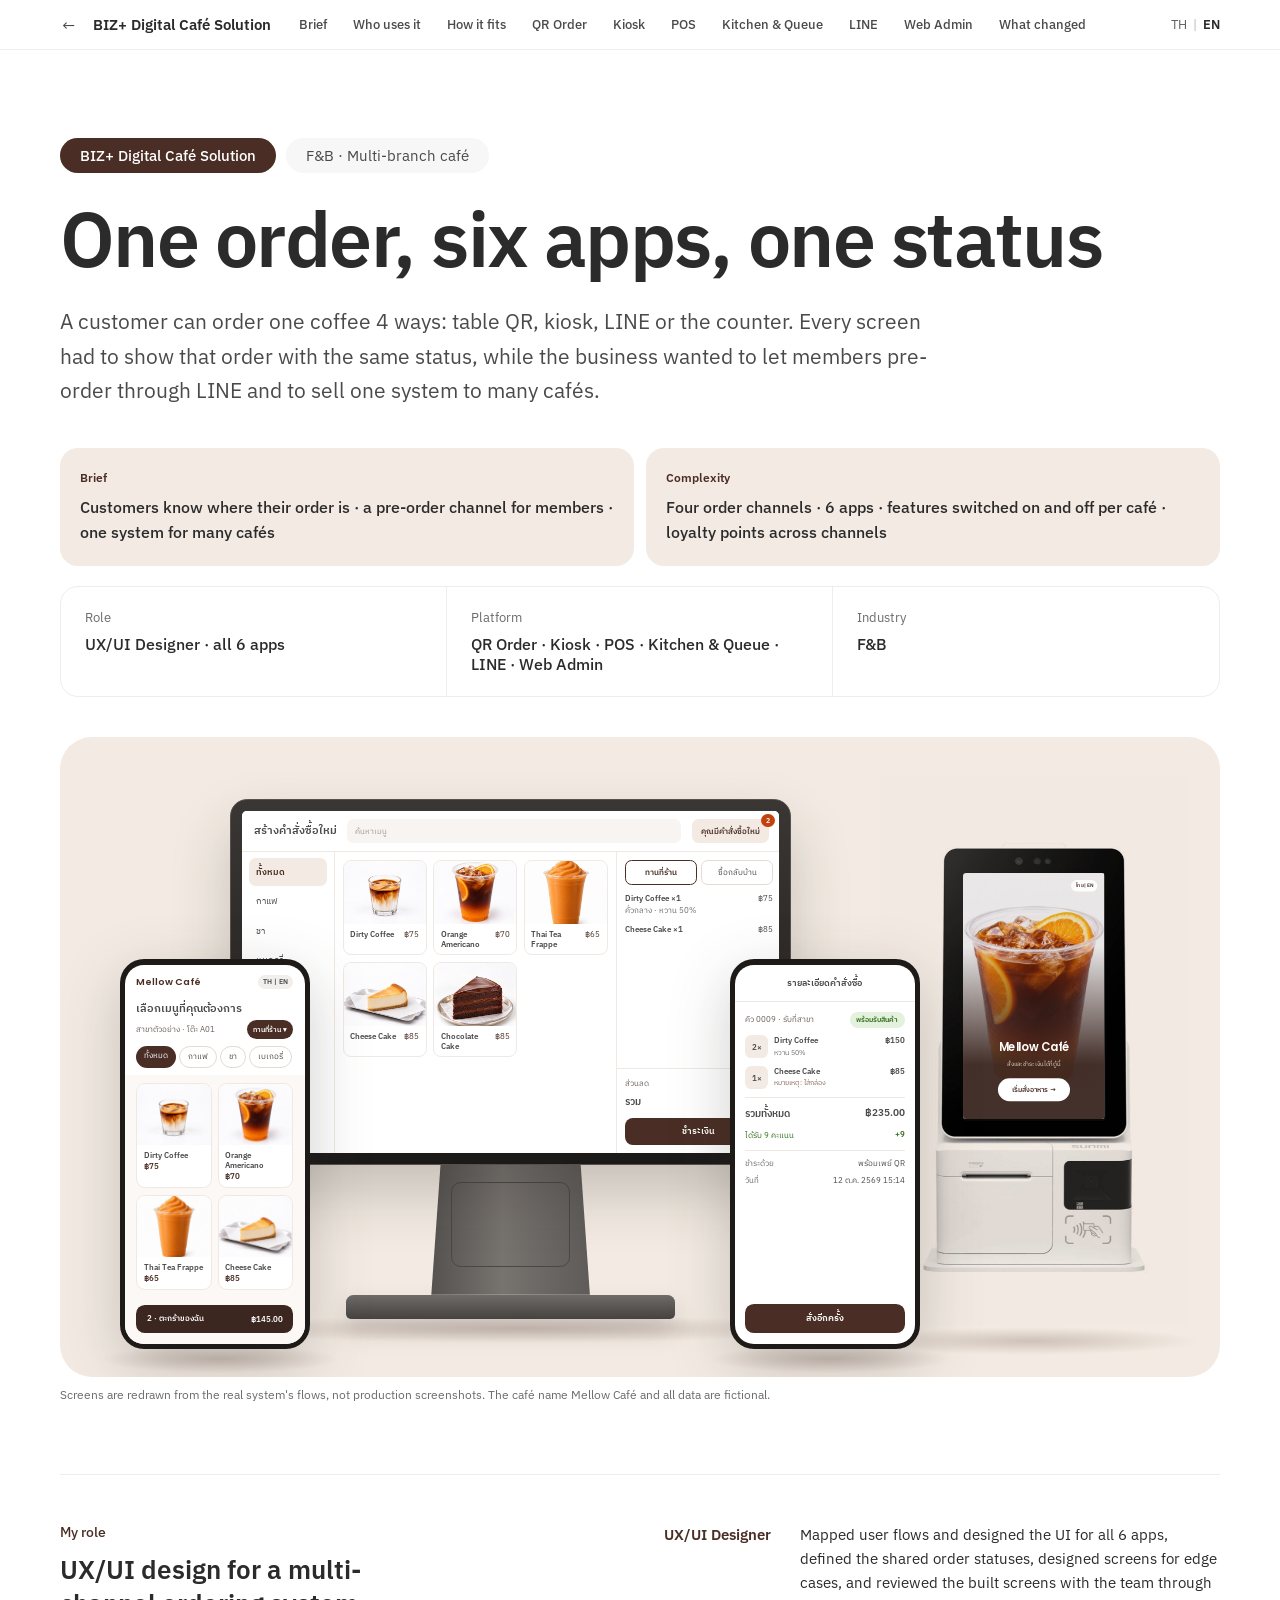
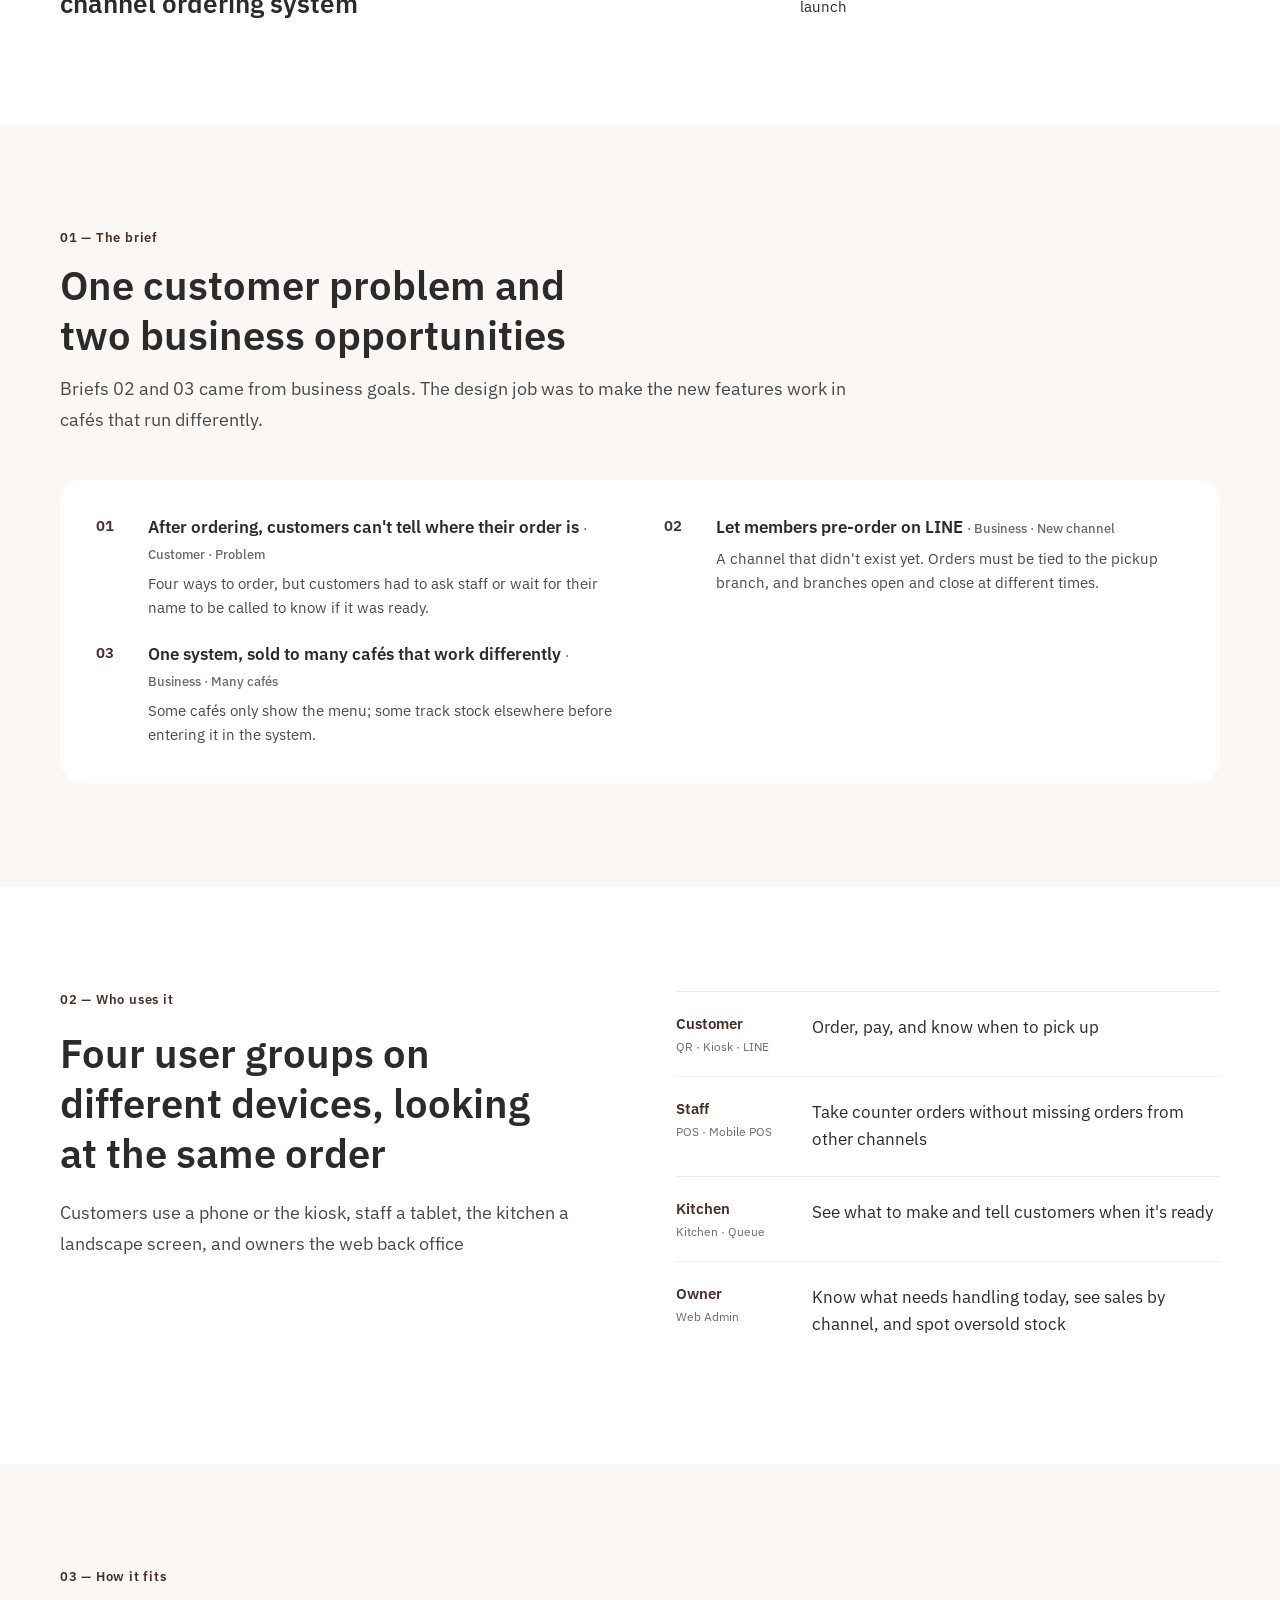
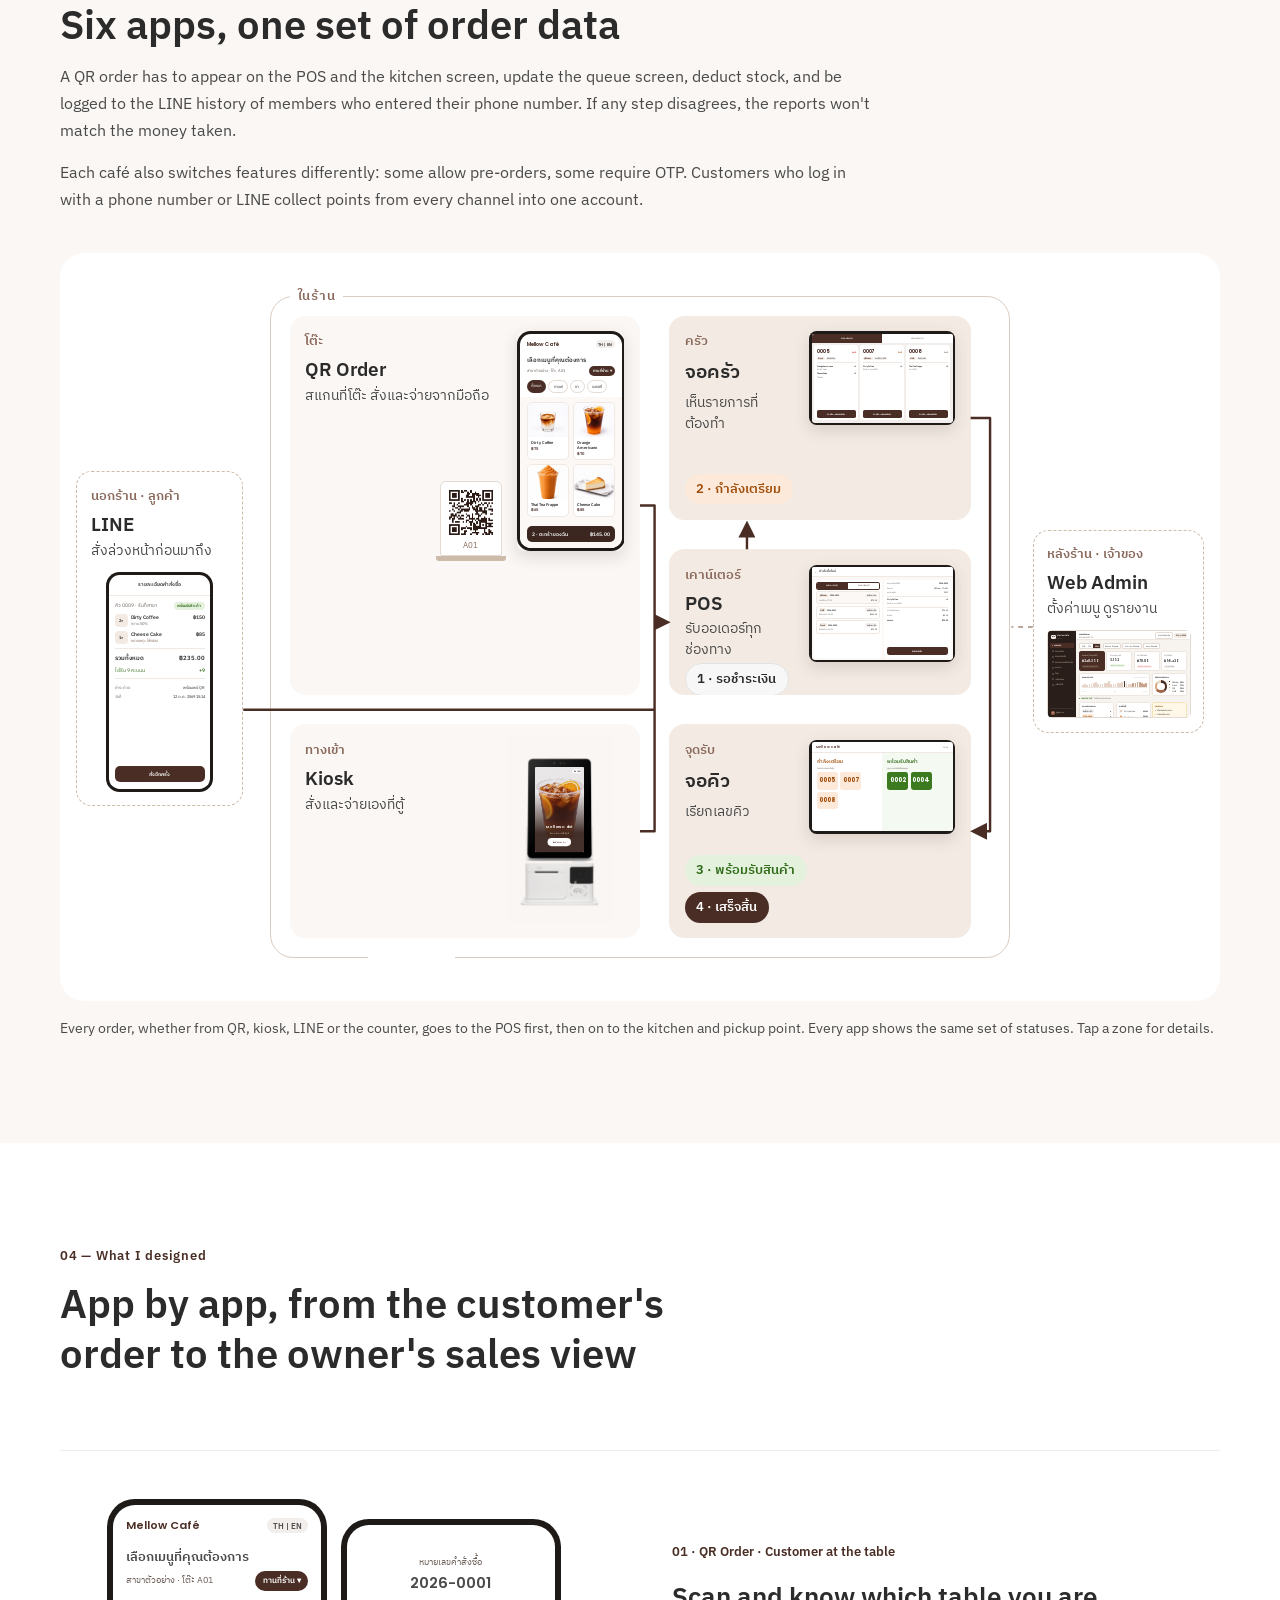
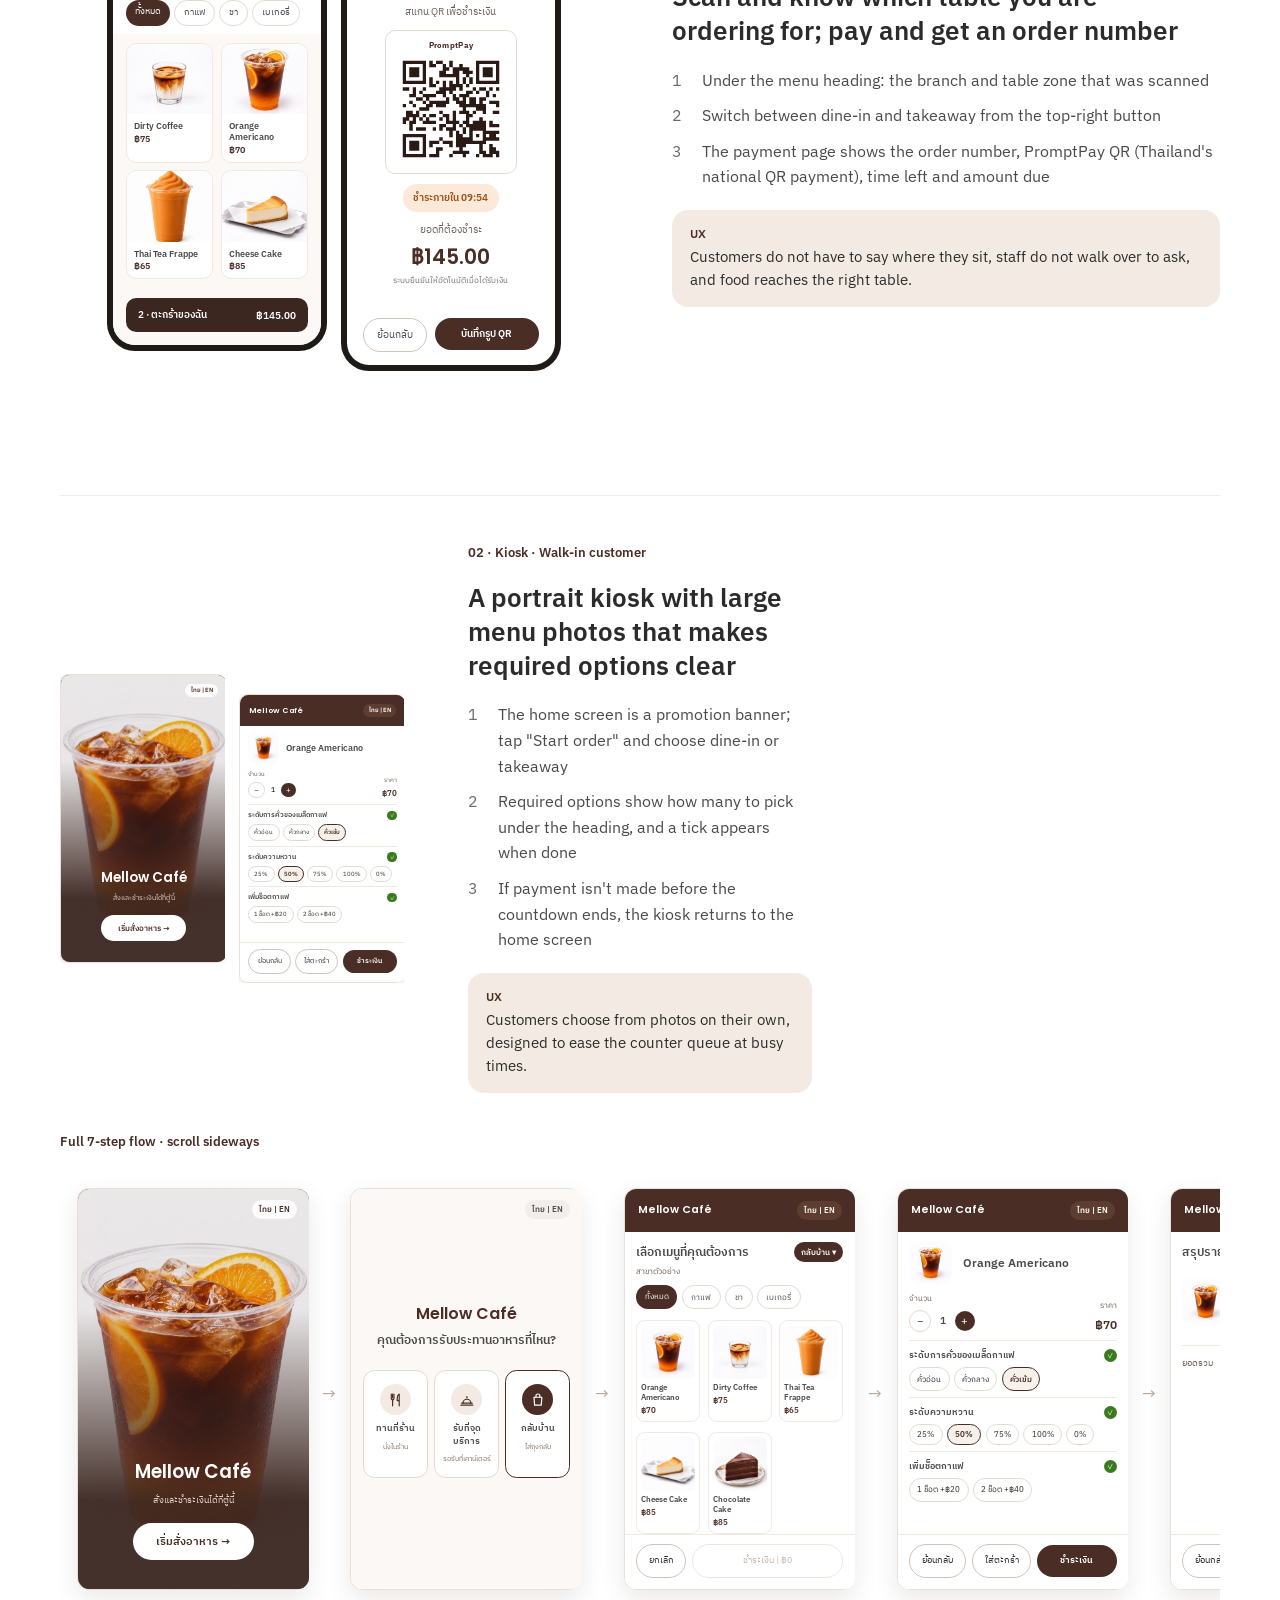
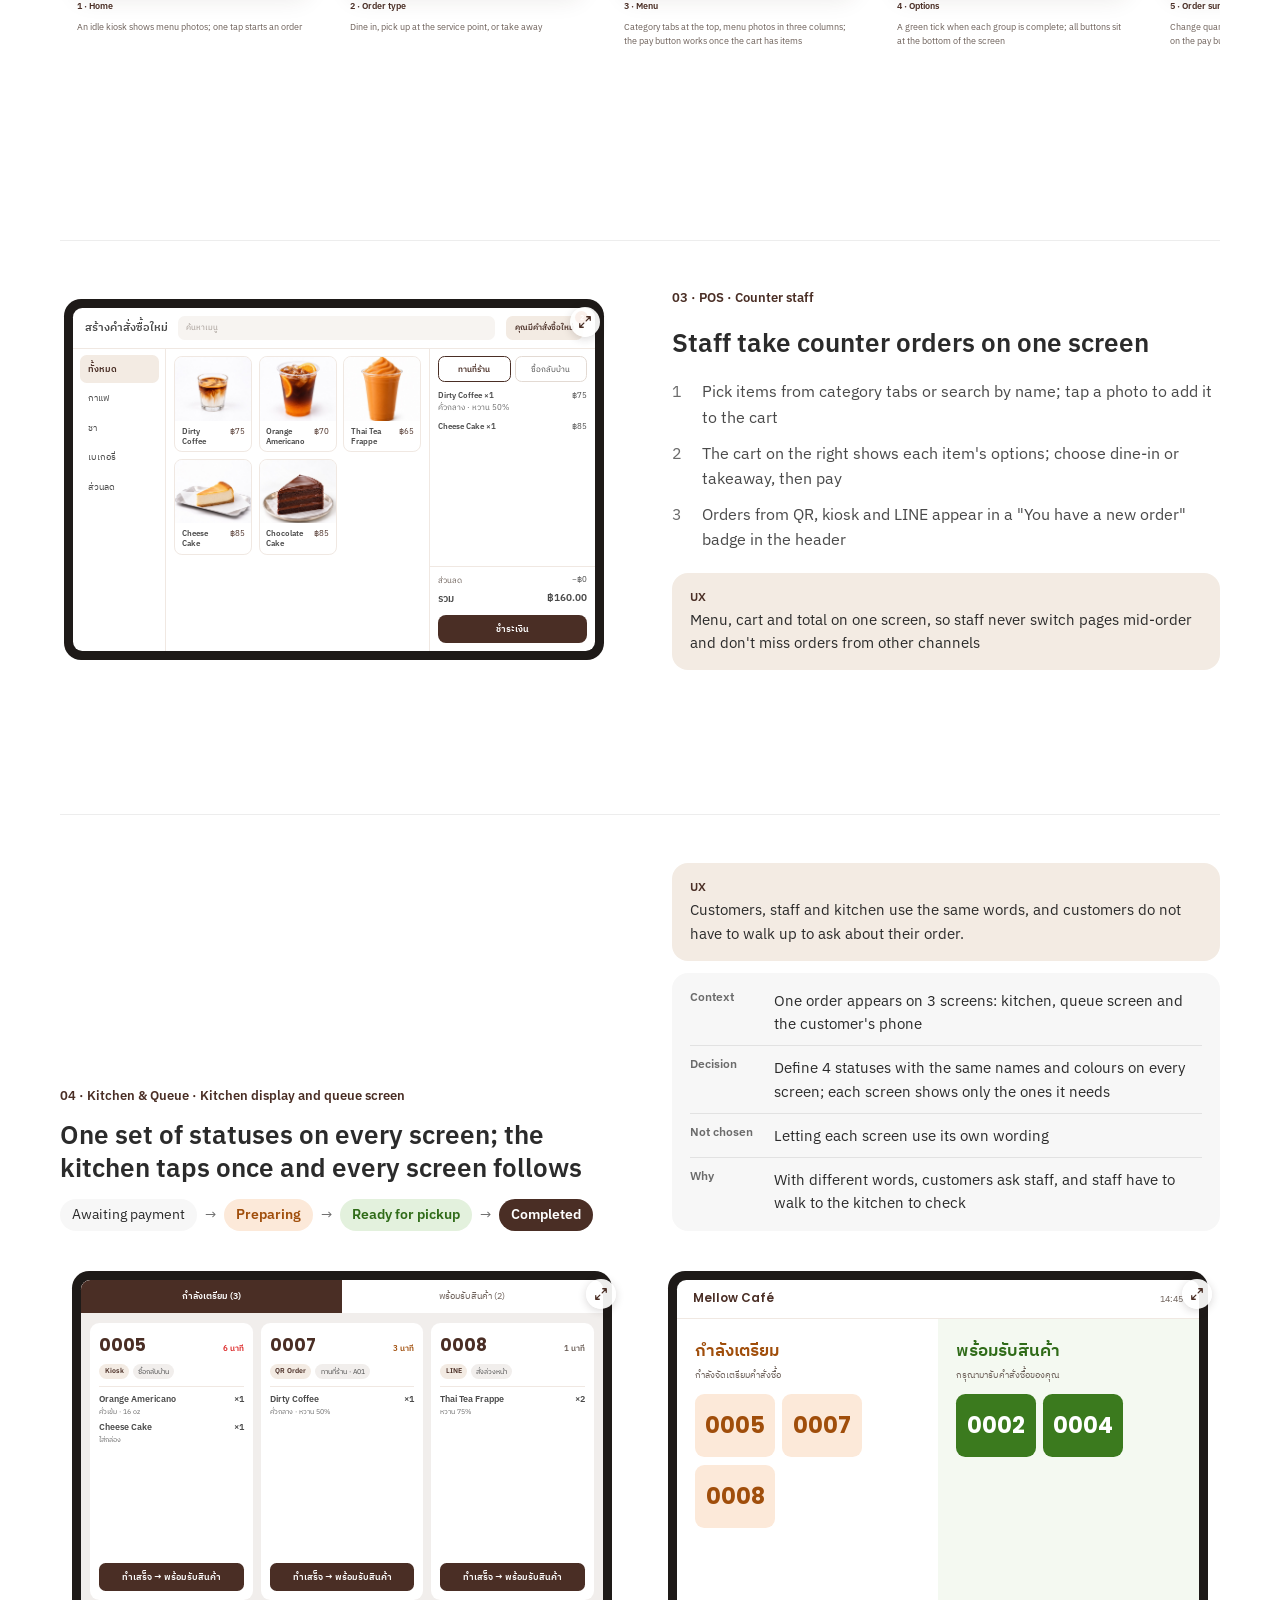
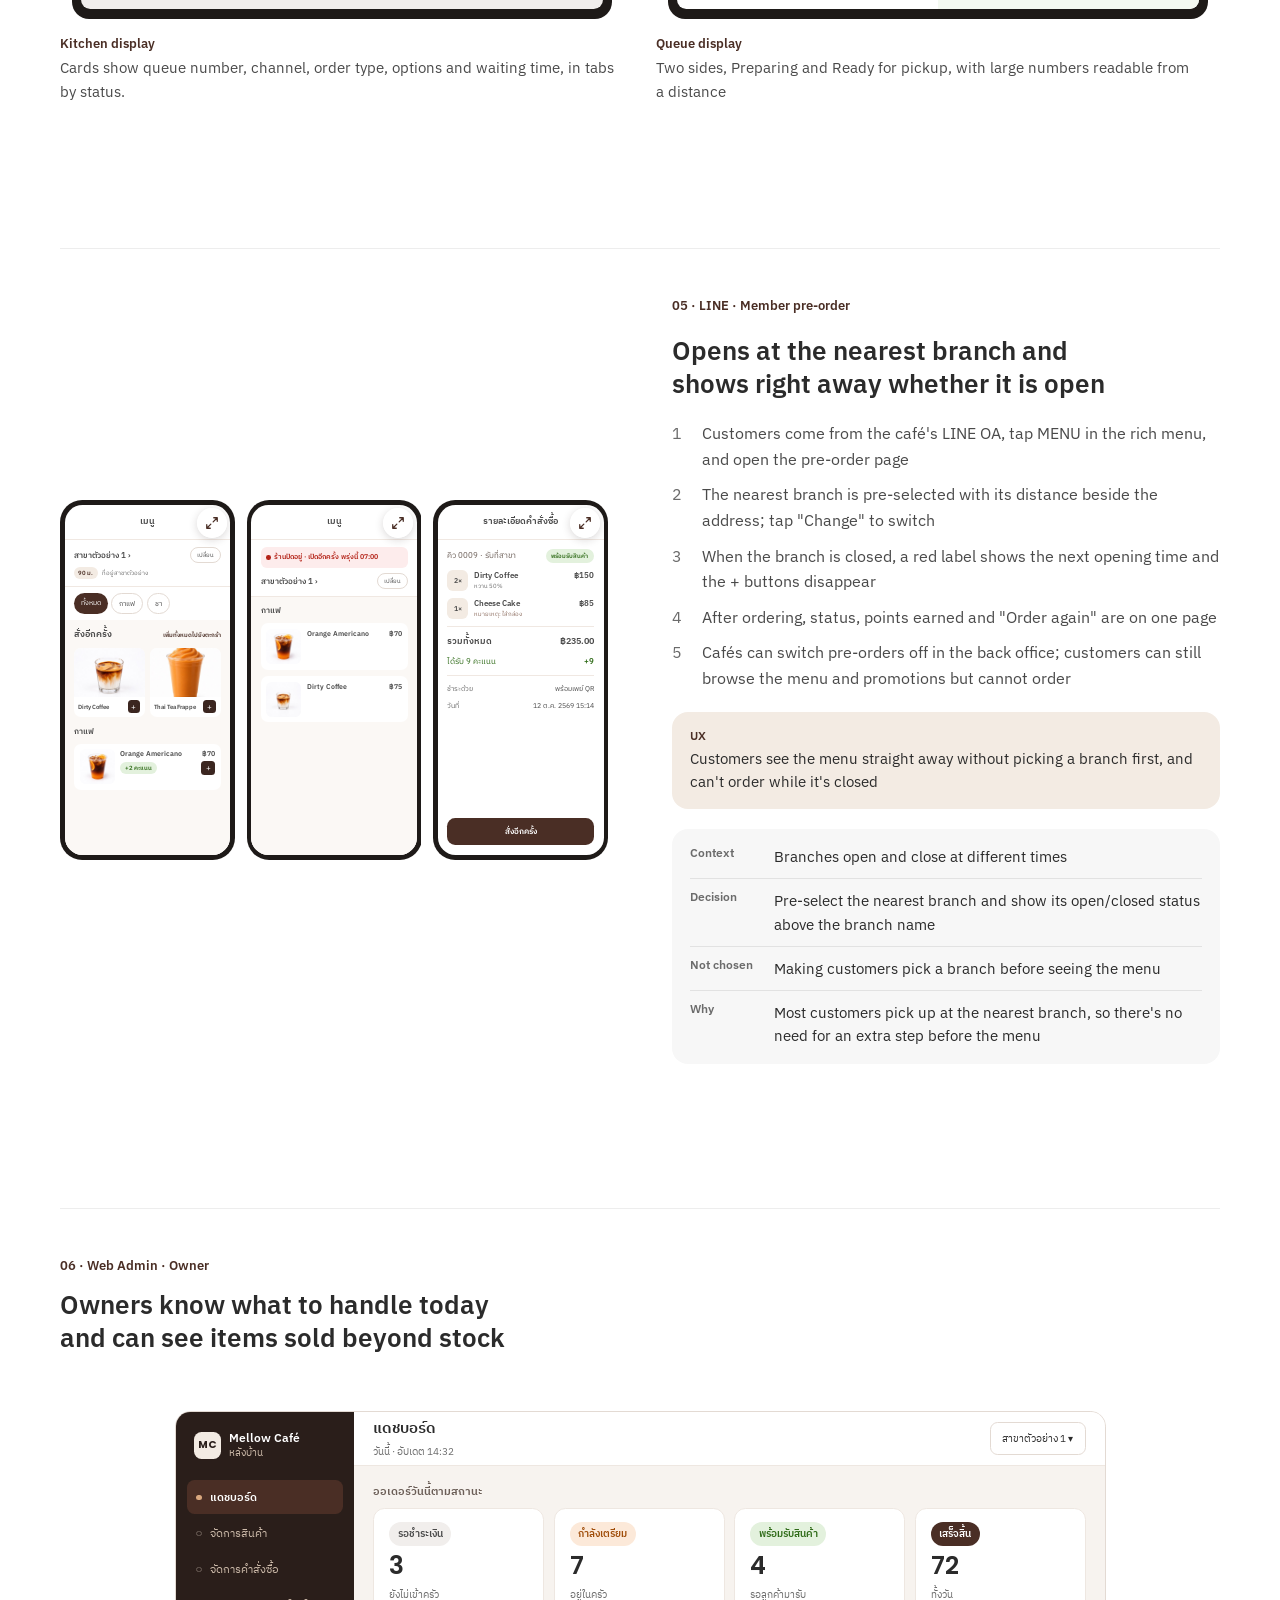
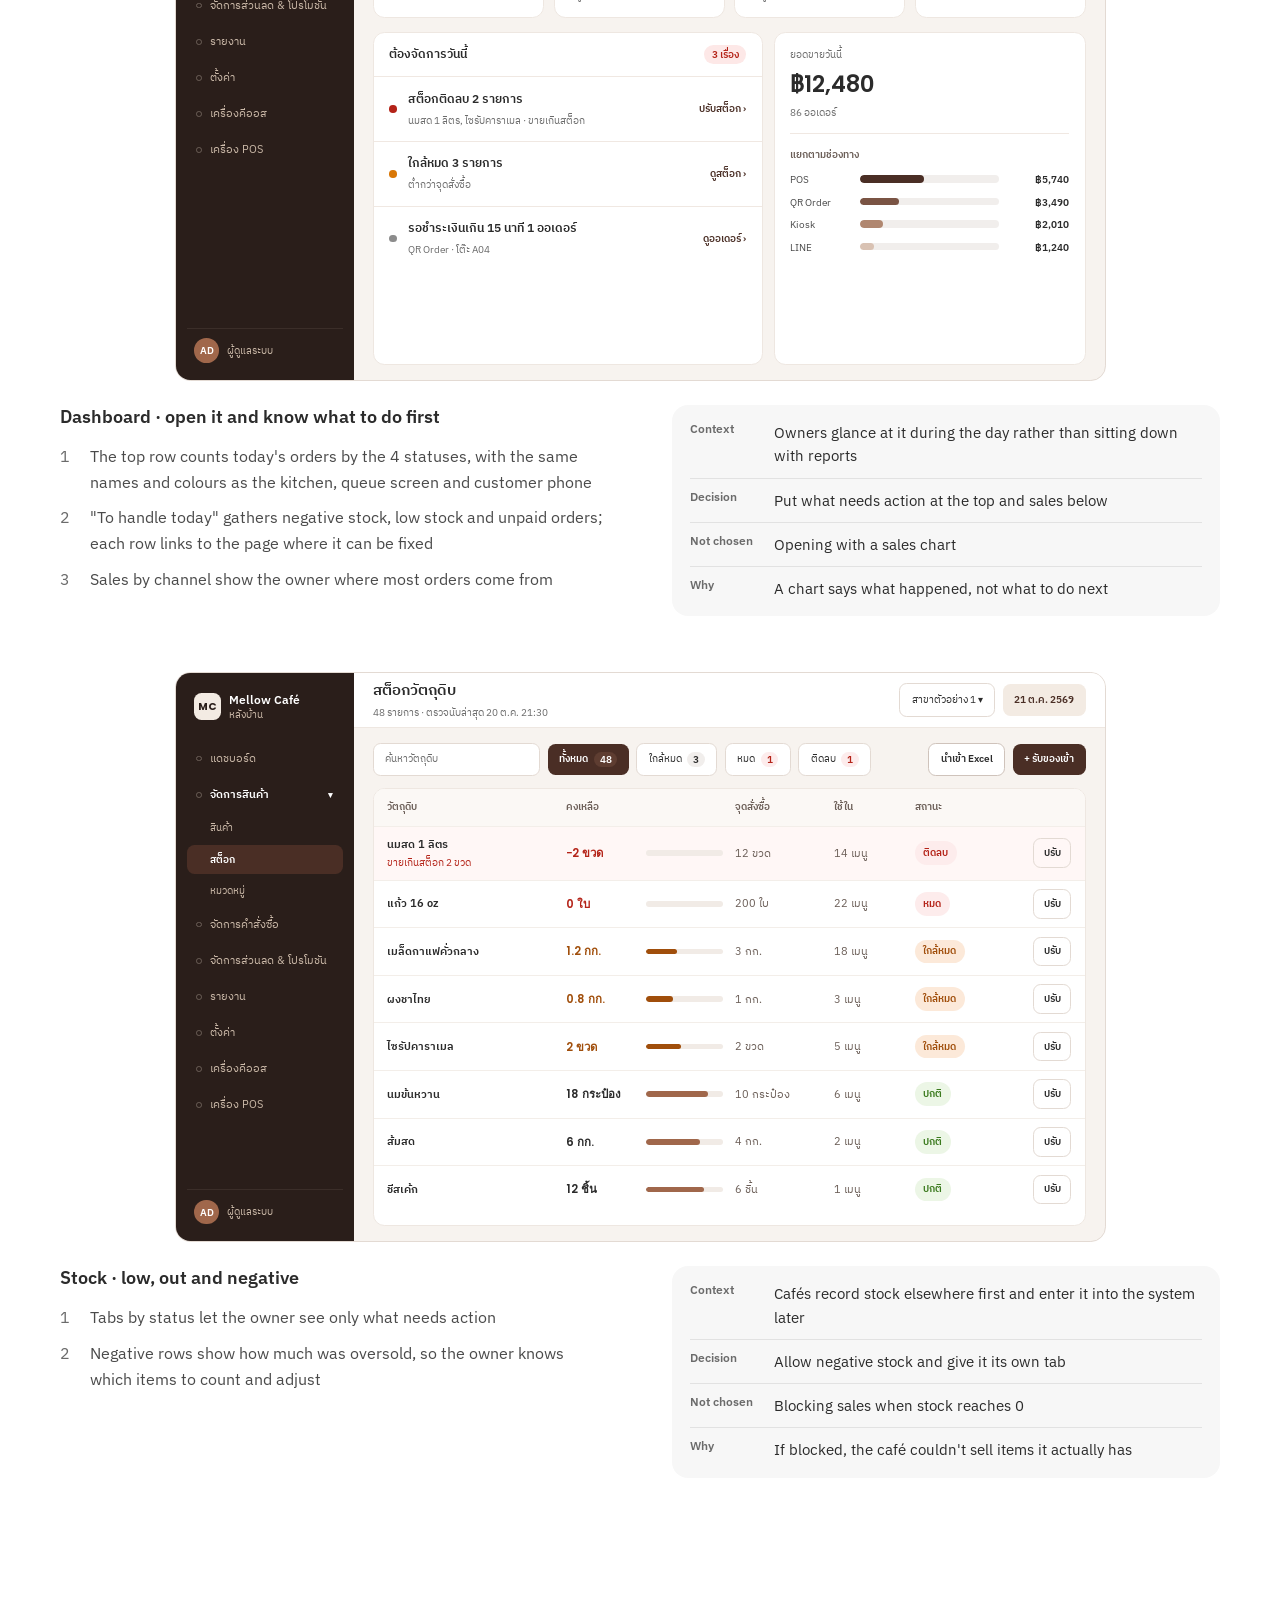
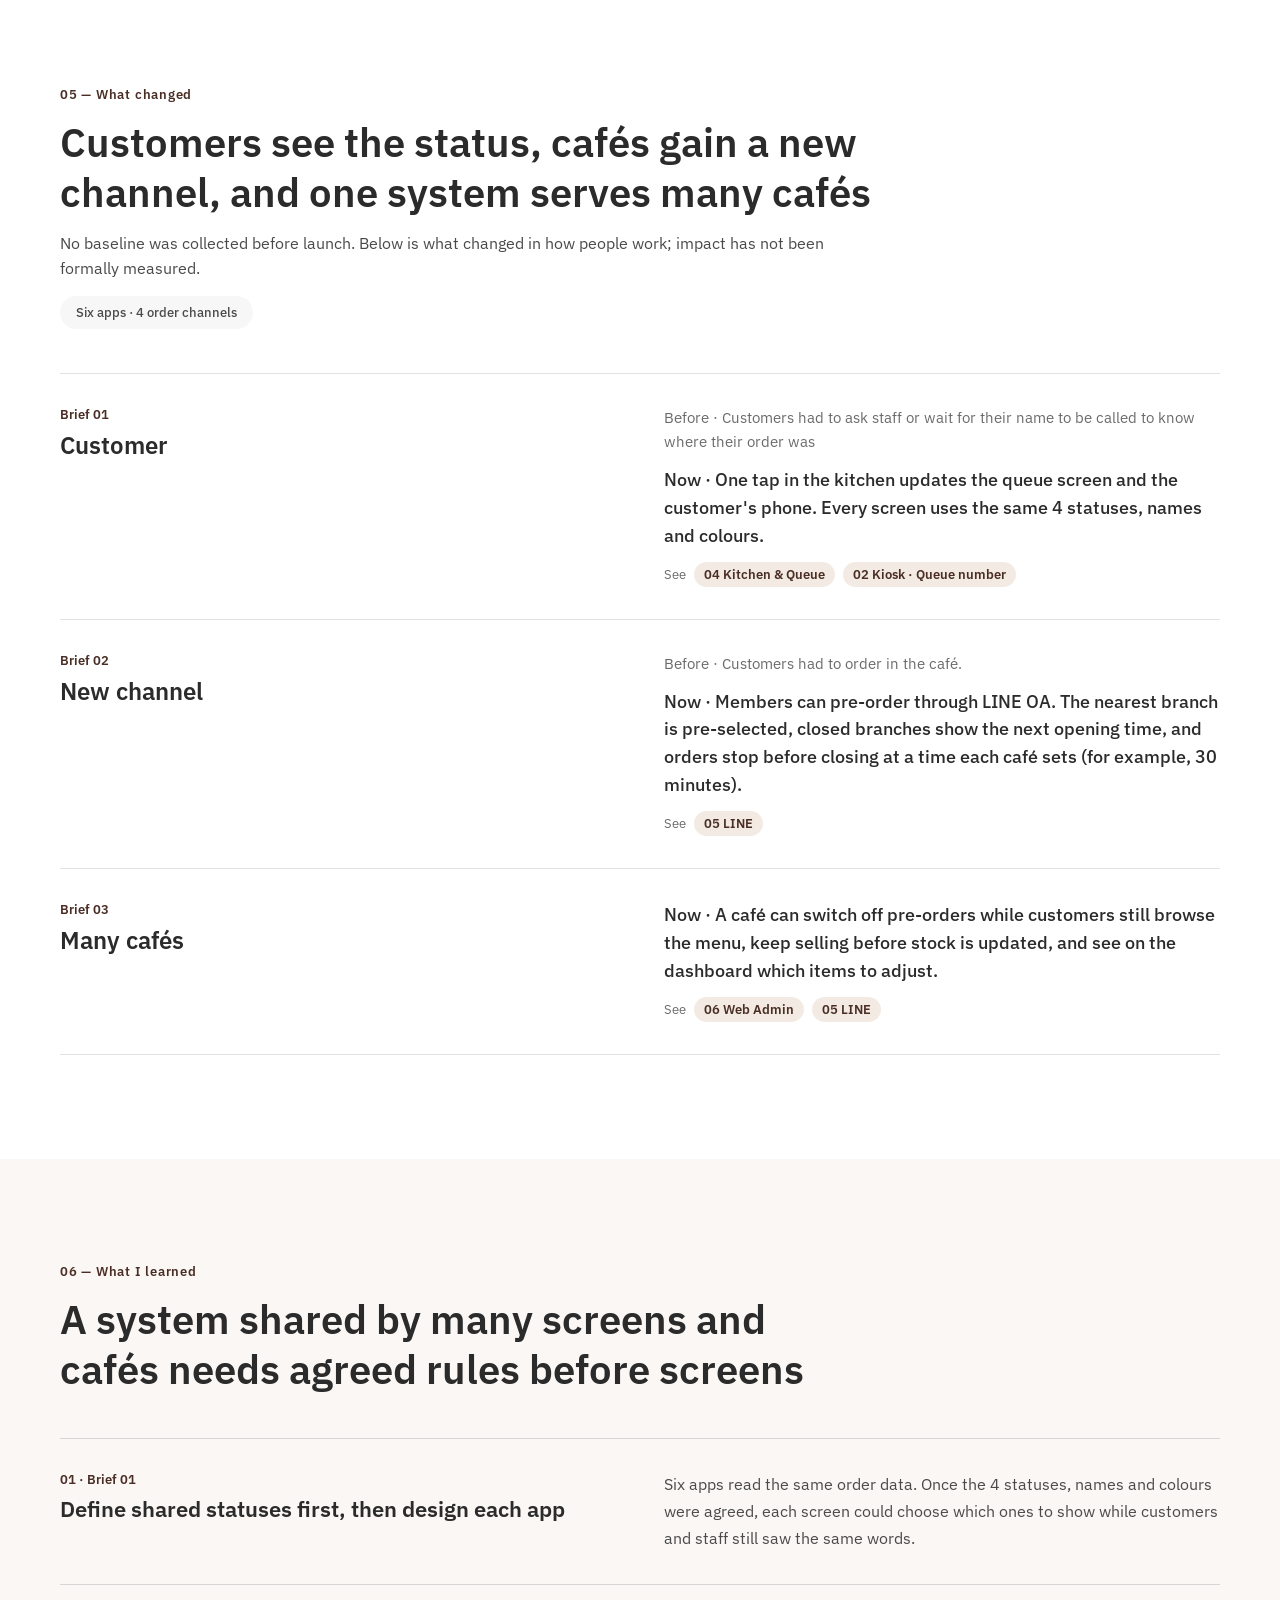
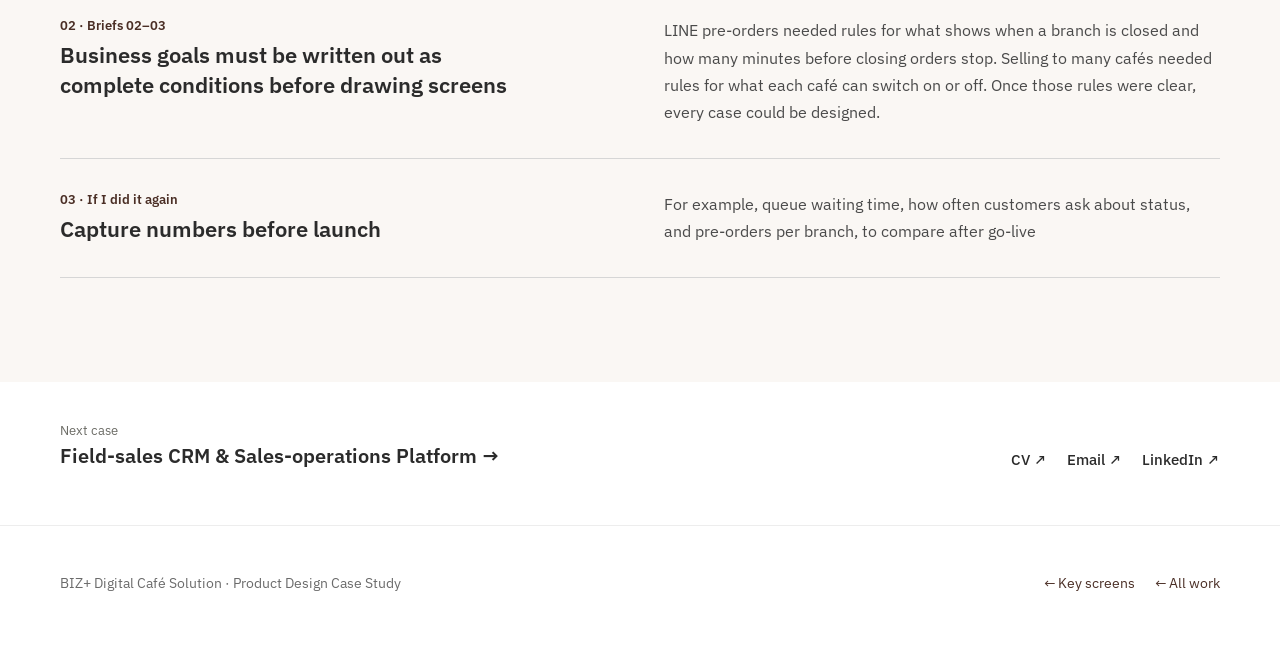
==== commit 8bbd3d6d: "Deploy 585776a: review pass, skim short cases, About intro + career path, AI tools, LUK. brand, mobi" ====
--- a/bizplus-full.html
+++ b/bizplus-full.html
@@ -28,7 +28,7 @@
 <body>
 <main style="display: flex; flex-direction: column; background: rgb(255, 255, 255);"><nav style="position: sticky; top: 0px; z-index: 20; background: rgba(255, 255, 255, 0.94); backdrop-filter: blur(10px); border-bottom: 1px solid rgb(237, 237, 237); display: flex; justify-content: center; padding: 0px 24px;">
   <div style="width: 100%; max-width: 1160px; display: flex; align-items: center; gap: 16px; min-width: 0px;">
-    <a href="index.html" aria-label="← ผลงานทั้งหมด" style="flex:none;font-size:16px;color:inherit;text-decoration:none;padding:4px 2px">←</a>
+    <a href="index.html" aria-label="ผลงานทั้งหมด" style="flex:none;font-size:16px;color:inherit;text-decoration:none;padding:4px 2px">←</a>
     <a href="#overview" style="flex: 0 0 auto; font-size: 15px; font-weight: 600; color: rgb(43, 43, 43);">BIZ+ Digital Café Solution</a>
     <div style="flex: 1 1 0%; min-width: 0px; display: flex; align-items: center; gap: 2px; overflow-x: auto; padding: 10px 0px; scrollbar-width: none;">
       <a href="#problem" class="scp0" style="font-size: 13px; font-weight: 500; color: rgb(74, 74, 74); padding: 6px 12px; border-radius: 999px; white-space: nowrap;">โจทย์</a>
@@ -382,7 +382,7 @@
       <div style="display: grid; grid-template-columns: repeat(auto-fit, minmax(min(100%, 320px), 1fr)); gap: 12px 48px; padding: 32px 0px; border-bottom: 1px solid rgb(214, 214, 214); align-items: start;"><div style="display: flex; flex-direction: column; gap: 6px;"><span style="font-size: 13px; font-weight: 600; color: rgb(74, 46, 37);">02 · โจทย์ 02–03</span><span style="font-size: 22px; line-height: 1.35; font-weight: 600; color: rgb(43, 43, 43); text-wrap: balance;">โจทย์ธุรกิจต้องเขียนเป็นเงื่อนไขให้ครบก่อนวาดจอ</span></div><span style="font-size: 16px; line-height: 1.7; color: rgb(74, 74, 74); text-wrap: pretty;">สั่งล่วงหน้าผ่าน LINE ต้องรู้ว่าสาขาปิดแล้วแสดงอะไร ปิดรับก่อนกี่นาที ส่วนการขายหลายร้านต้องรู้ว่าอะไรให้แต่ละร้านเปิดปิดเอง เมื่อเงื่อนไขชัด จอทุกกรณีก็ออกแบบได้ครบ</span></div>
       <div style="display: grid; grid-template-columns: repeat(auto-fit, minmax(min(100%, 320px), 1fr)); gap: 12px 48px; padding: 32px 0px; border-bottom: 1px solid rgb(214, 214, 214); align-items: start;"><div style="display: flex; flex-direction: column; gap: 6px;"><span style="font-size: 13px; font-weight: 600; color: rgb(74, 46, 37);">03 · ถ้าทำใหม่</span><span style="font-size: 22px; line-height: 1.35; font-weight: 600; color: rgb(43, 43, 43); text-wrap: balance;">เก็บตัวเลขก่อนขึ้นระบบ</span></div><span style="font-size: 16px; line-height: 1.7; color: rgb(74, 74, 74); text-wrap: pretty;">เช่น เวลารอคิว จำนวนครั้งที่ลูกค้าถามสถานะ และยอดสั่งล่วงหน้าต่อสาขา เพื่อเทียบกับหลังใช้งานจริง</span></div>
     </div>
-  </div></section><nav data-case-end aria-label="เคสถัดไปและช่องทางติดต่อ" style="width:100%;max-width:1208px;box-sizing:border-box;margin:0 auto;padding:40px 24px 56px;display:flex;flex-wrap:wrap;gap:20px 40px;justify-content:space-between;align-items:flex-end;font-family:'IBM Plex Sans','IBM Plex Sans Thai',sans-serif;color:var(--color-text,#2b2b2b)"><a href="field-sales-full.html" style="color:inherit;text-decoration:none;display:flex;flex-direction:column;gap:4px"><span style="font-size:13px;color:var(--color-text-faint,#6b6b65)">เคสถัดไป</span><span style="font-size:20px;font-weight:600;line-height:1.3">Field-sales CRM &amp; Sales-operations Platform →</span></a><span style="display:flex;gap:20px;flex-wrap:wrap;font-size:15px;font-weight:500"><a href="Luksayaporn_J_ProductDesigner_CV.pdf" target="_blank" rel="noopener" style="color:inherit">CV ↗</a><a href="mailto:luksayaporn.j@gmail.com" style="color:inherit">อีเมล ↗</a><a href="https://www.linkedin.com/in/luksayaporn" target="_blank" rel="noopener" style="color:inherit">LinkedIn ↗</a></span></nav>
+  </div></section><nav data-case-end aria-label="เคสถัดไปและช่องทางติดต่อ" style="width:100%;max-width:1208px;box-sizing:border-box;margin:0 auto;padding:40px 24px 56px;display:flex;flex-wrap:wrap;gap:20px 40px;justify-content:space-between;align-items:flex-end;font-family:'IBM Plex Sans','IBM Plex Sans Thai',sans-serif;color:var(--color-text,#2b2b2b)"><a href="field-sales-full.html" style="color:inherit;text-decoration:none;display:flex;flex-direction:column;gap:4px"><span style="font-size:13px;color:var(--color-text-faint,#6b6b65)">เคสถัดไป</span><span style="font-size:20px;font-weight:600;line-height:1.3">Field-sales CRM &amp; Sales-operations Platform →</span></a><span style="display:flex;gap:20px;flex-wrap:wrap;font-size:15px;font-weight:500"><a href="Luksayaporn_J_ProductDesigner_CV.pdf" target="_blank" rel="noopener" style="color:inherit">CV ↗︎</a><a href="mailto:luksayaporn.j@gmail.com" style="color:inherit">อีเมล ↗︎</a><a href="https://www.linkedin.com/in/luksayaporn" target="_blank" rel="noopener" style="color:inherit">LinkedIn ↗︎</a></span></nav>
 <footer style="padding: 48px 24px 64px; border-top: 1px solid rgb(237, 237, 237); display: flex; justify-content: center;">
   <div style="width: 100%; max-width: 1160px; font-size: 14px; color: rgb(107, 107, 107); display: flex; justify-content: space-between; gap: 16px; flex-wrap: wrap;"><span>BIZ+ Digital Café Solution · Product Design Case Study</span><span style="display:flex;gap:20px;flex-wrap:wrap"><a href="bizplus.html">← แบบย่อ (Key Screens)</a><a href="index.html">← ผลงานทั้งหมด</a></span></div></footer></main>
 <script>
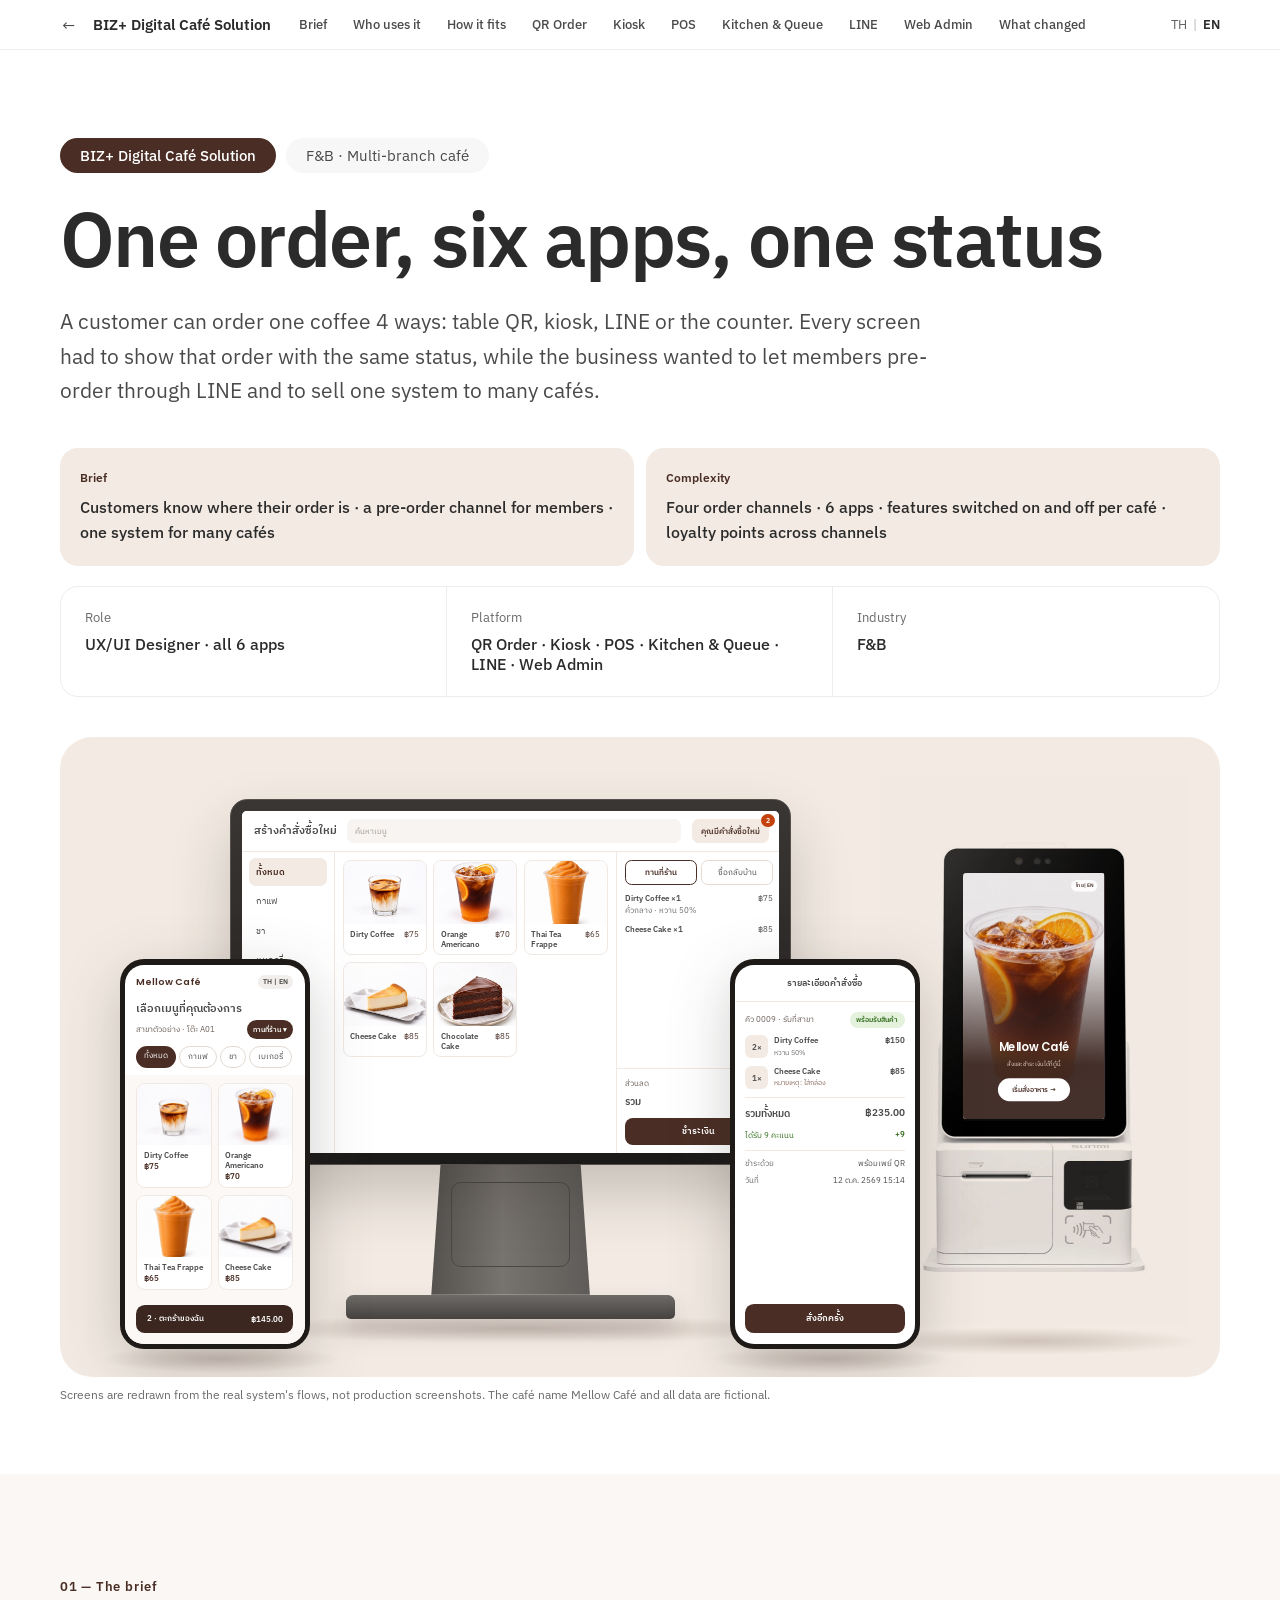
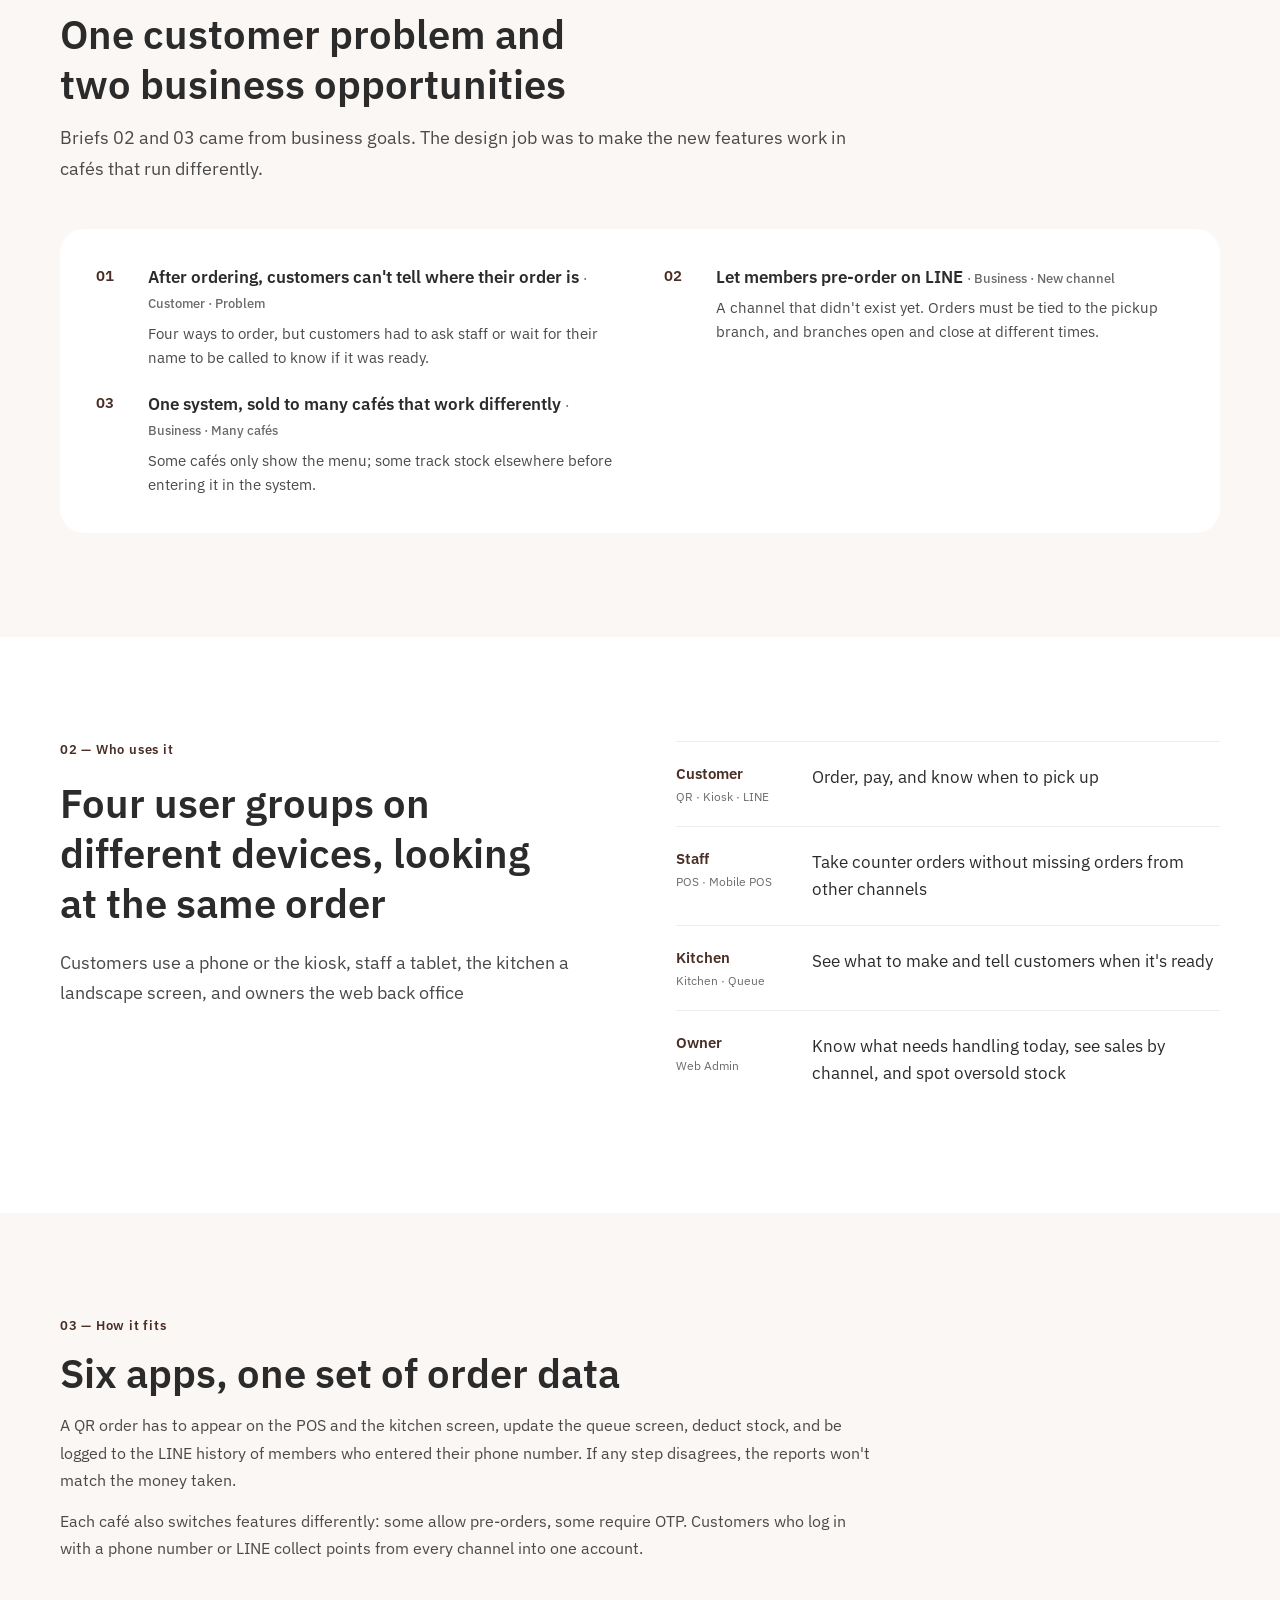
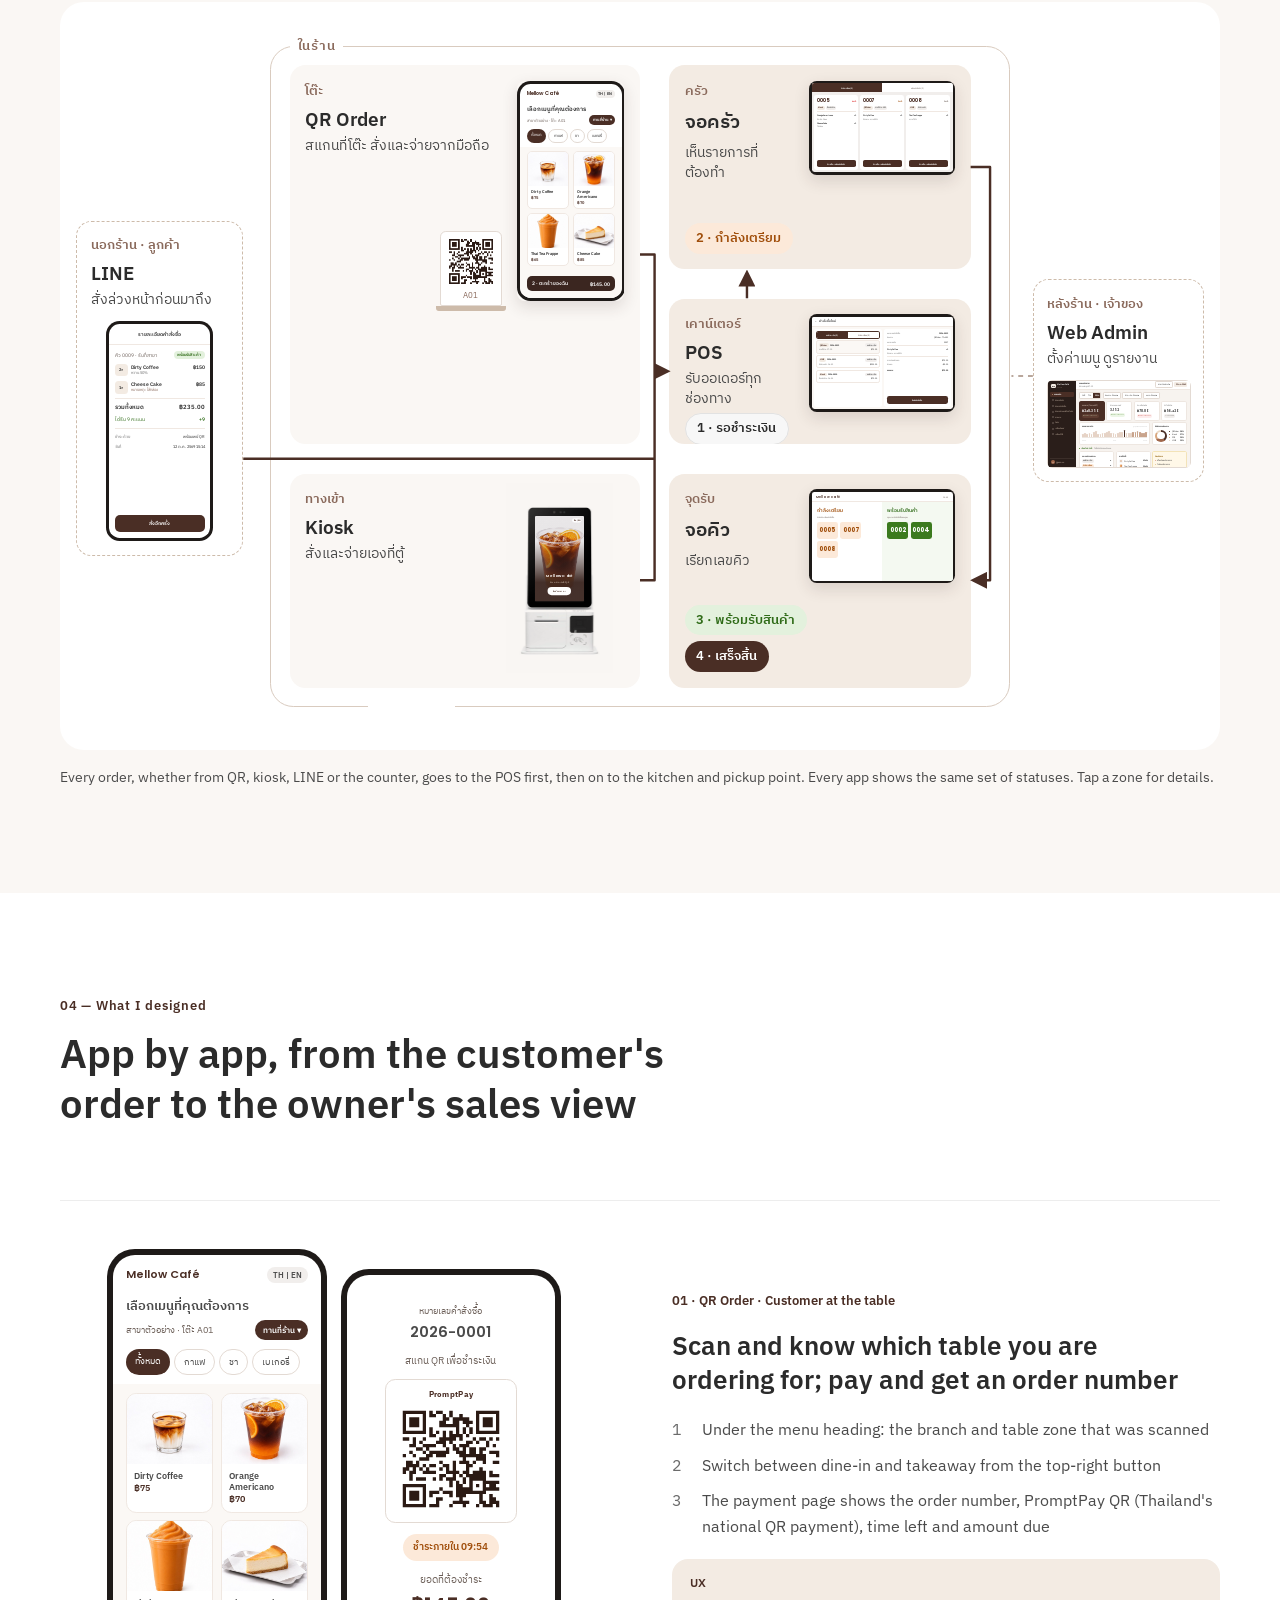
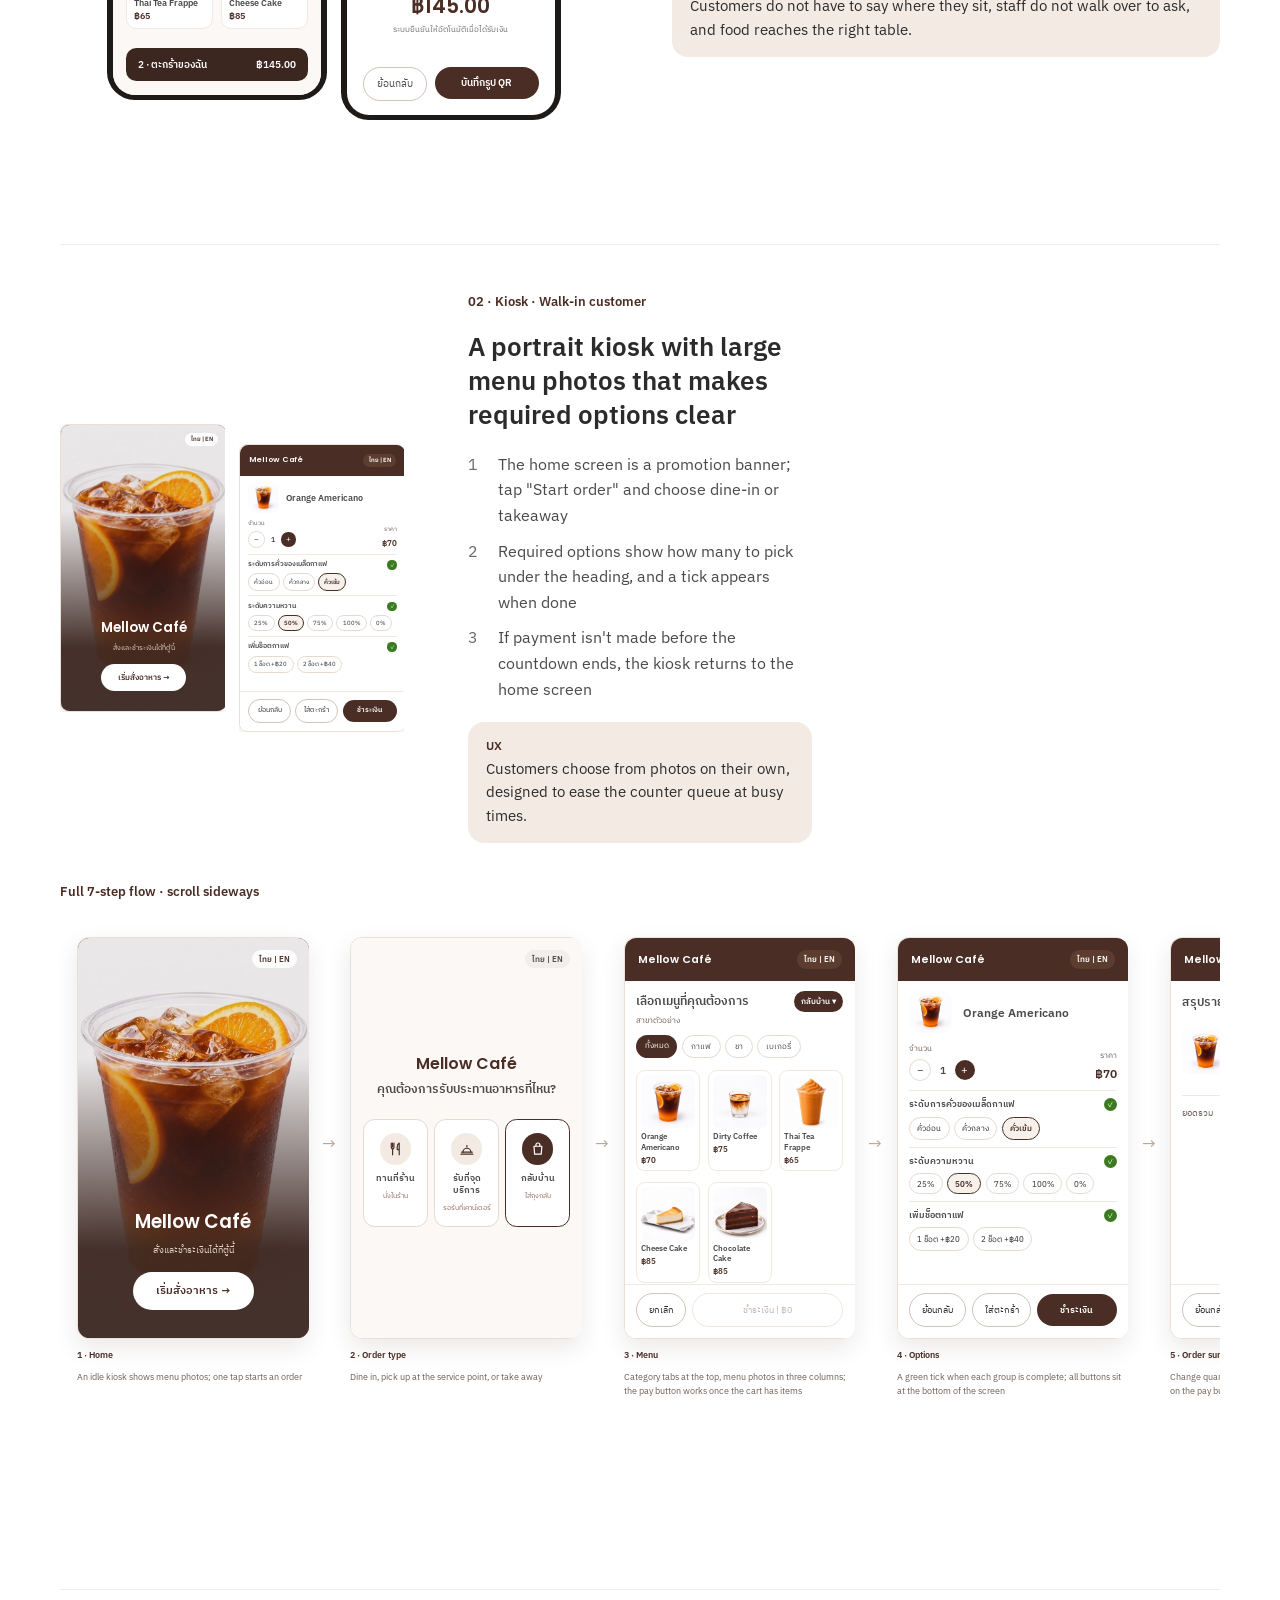
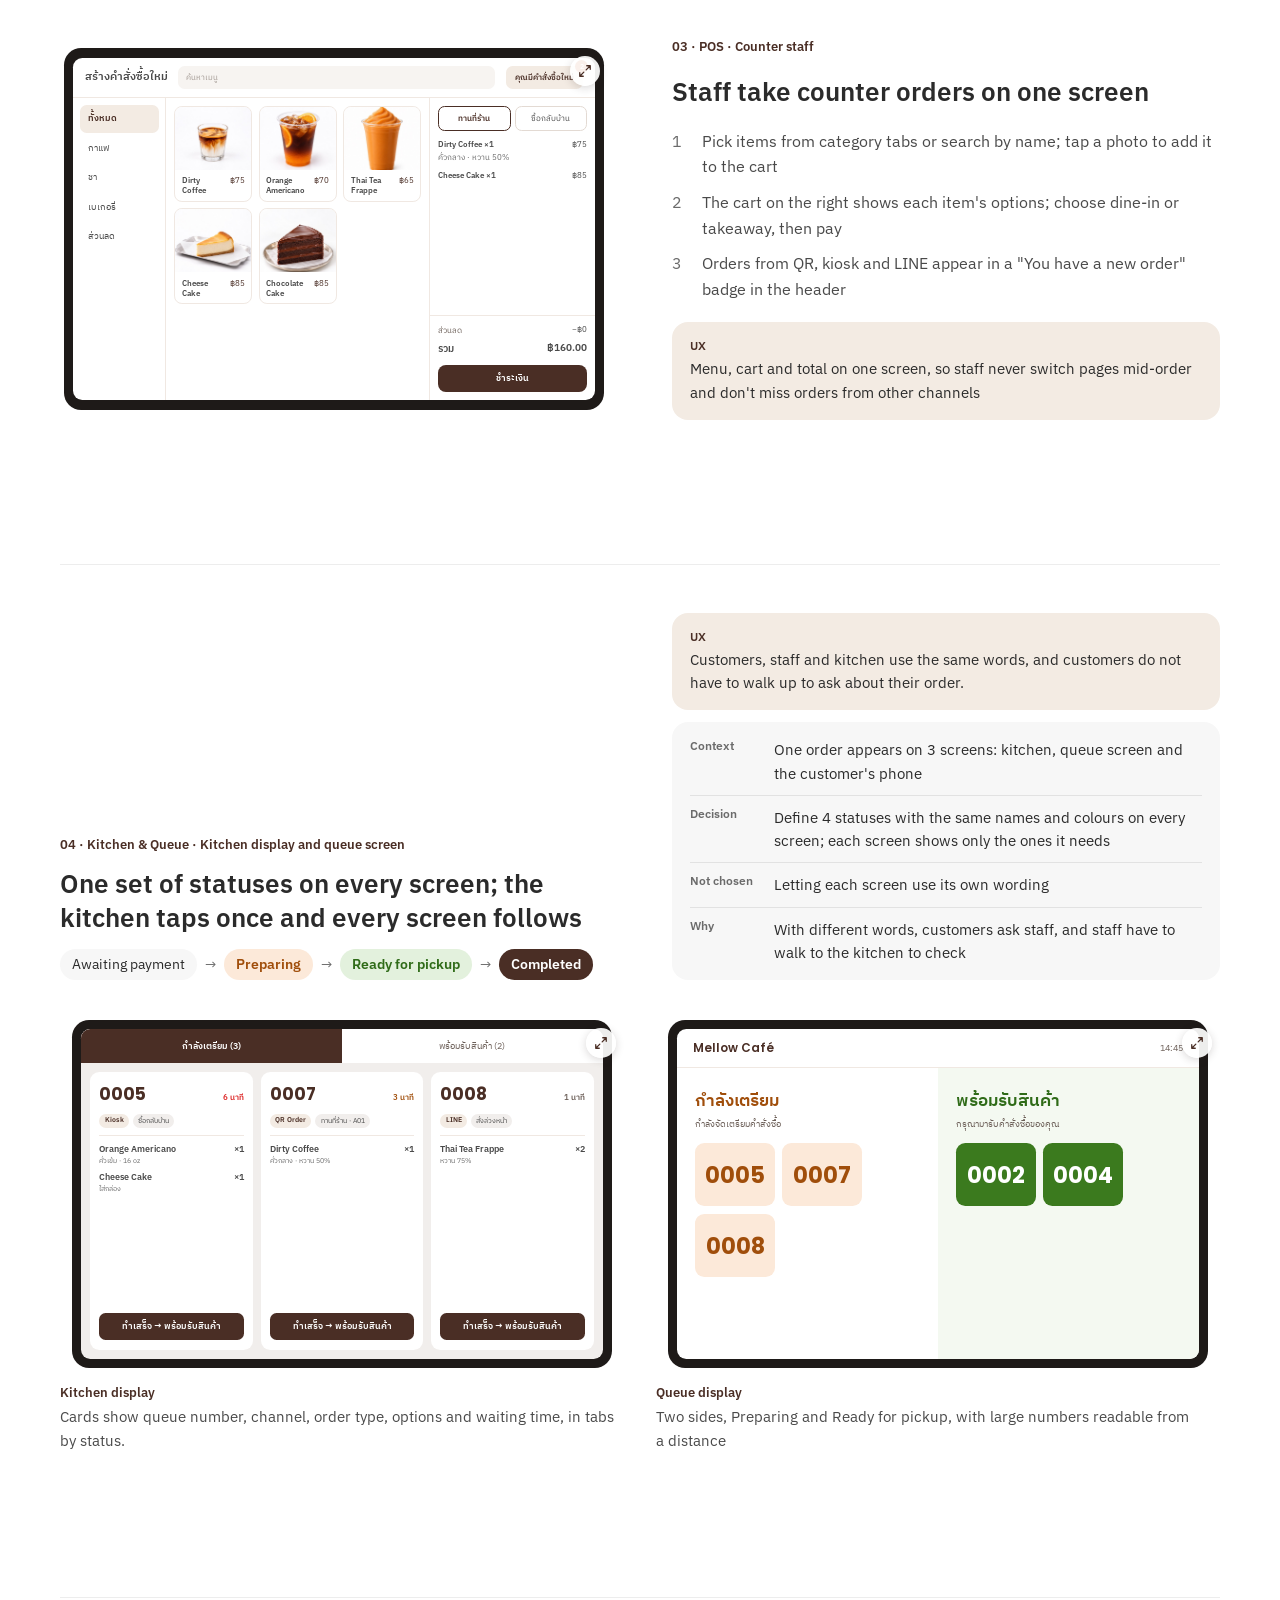
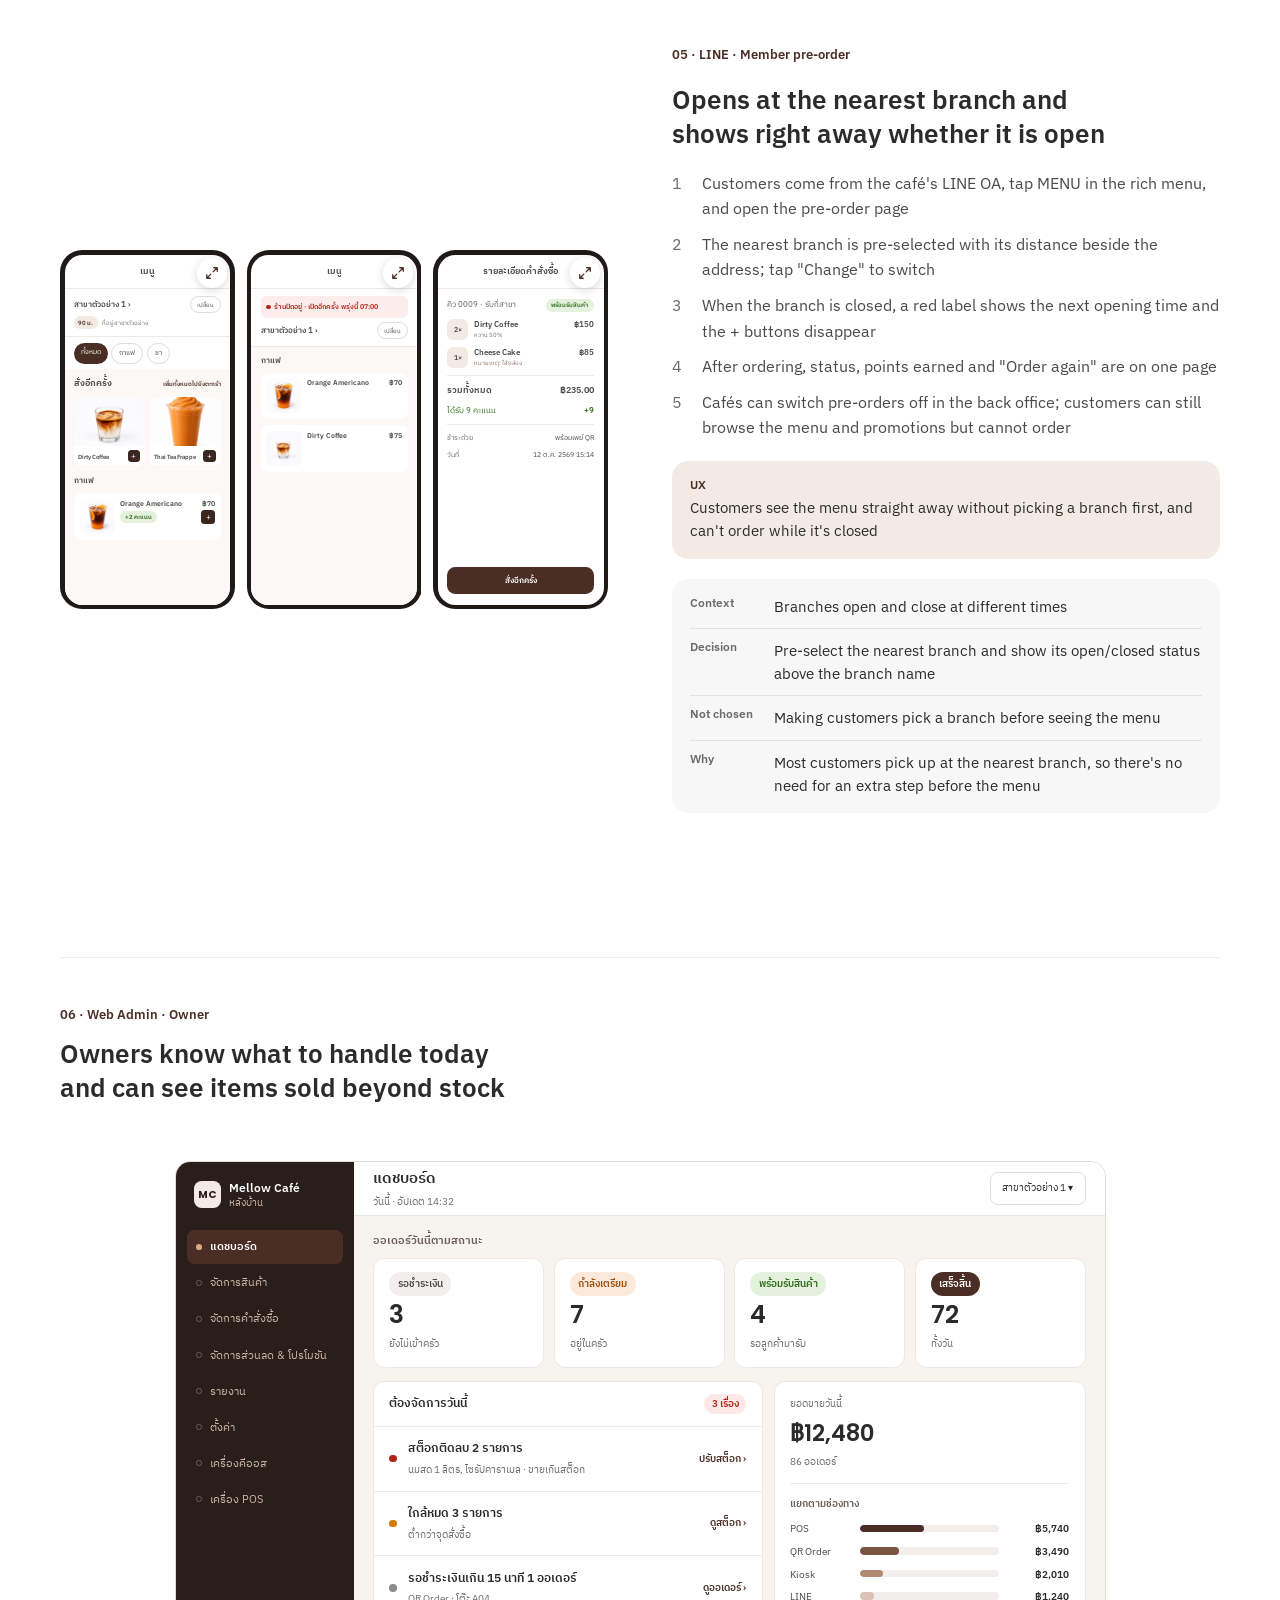
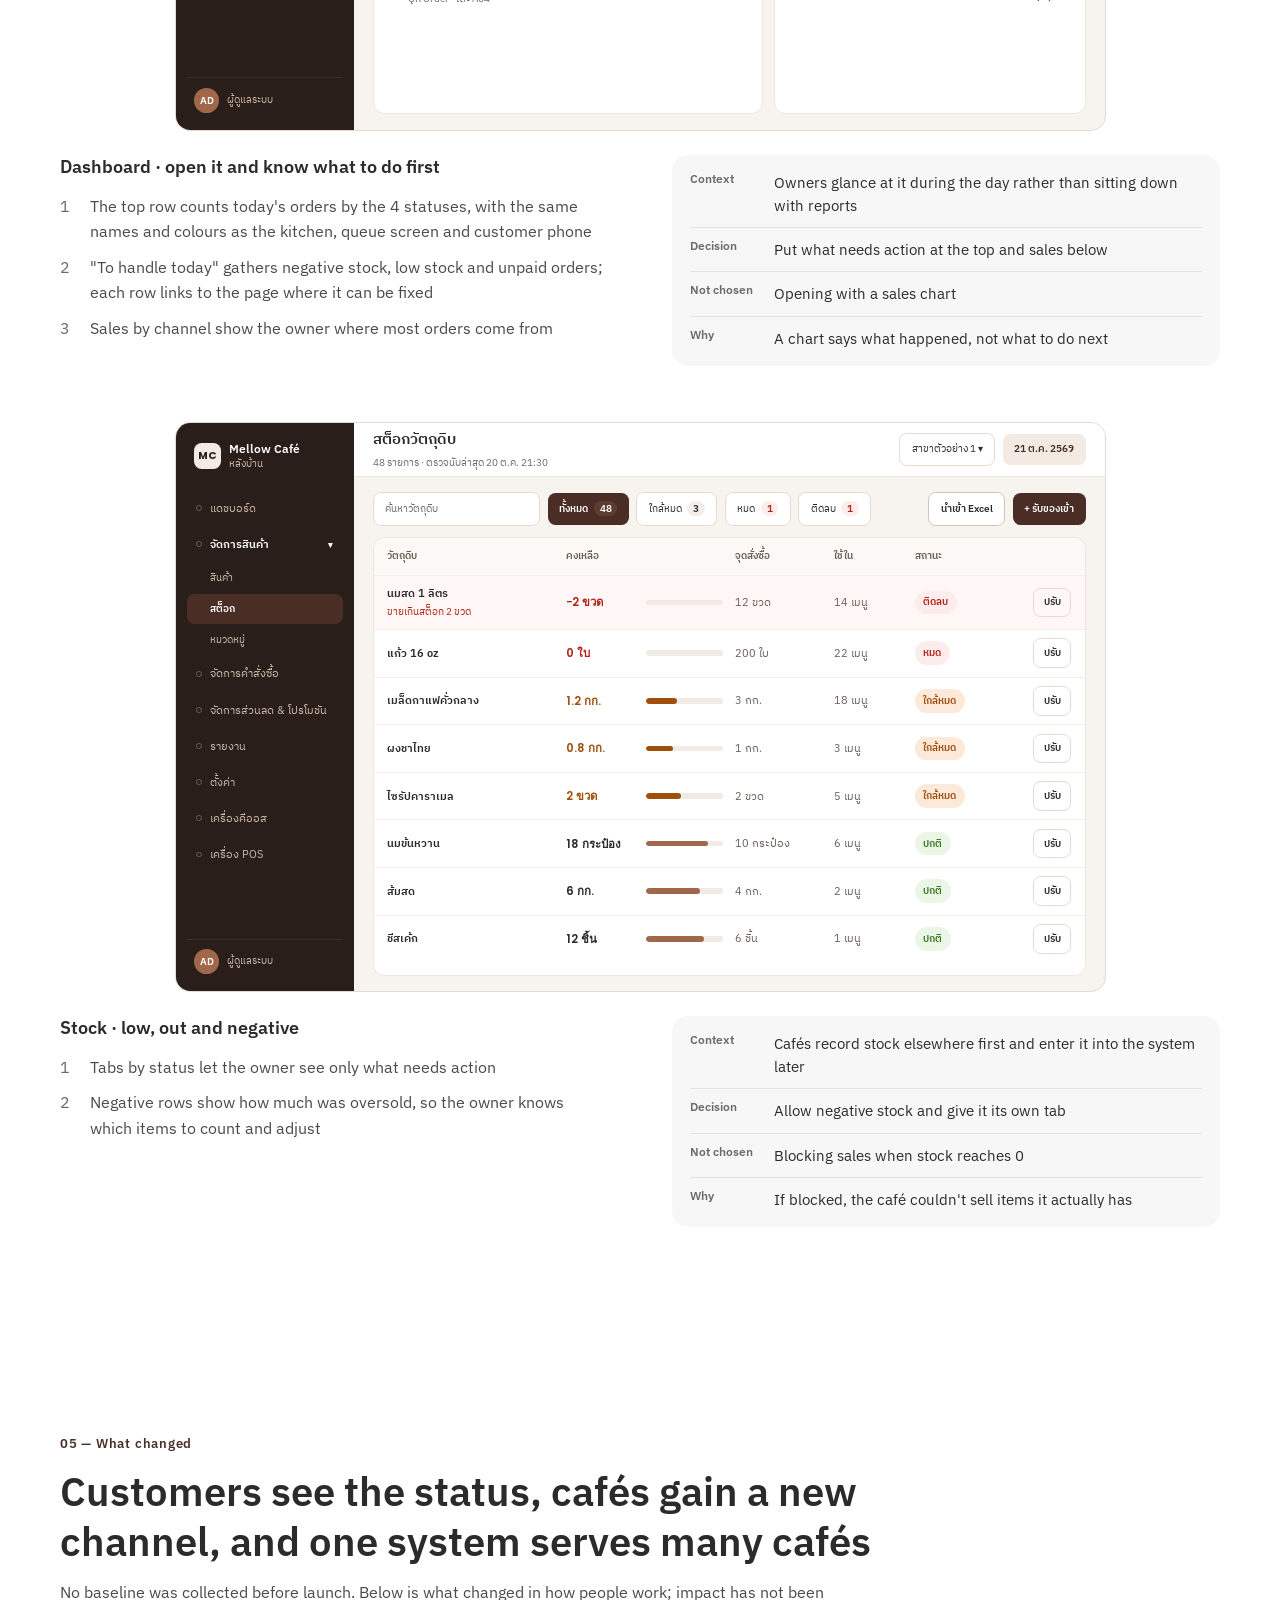
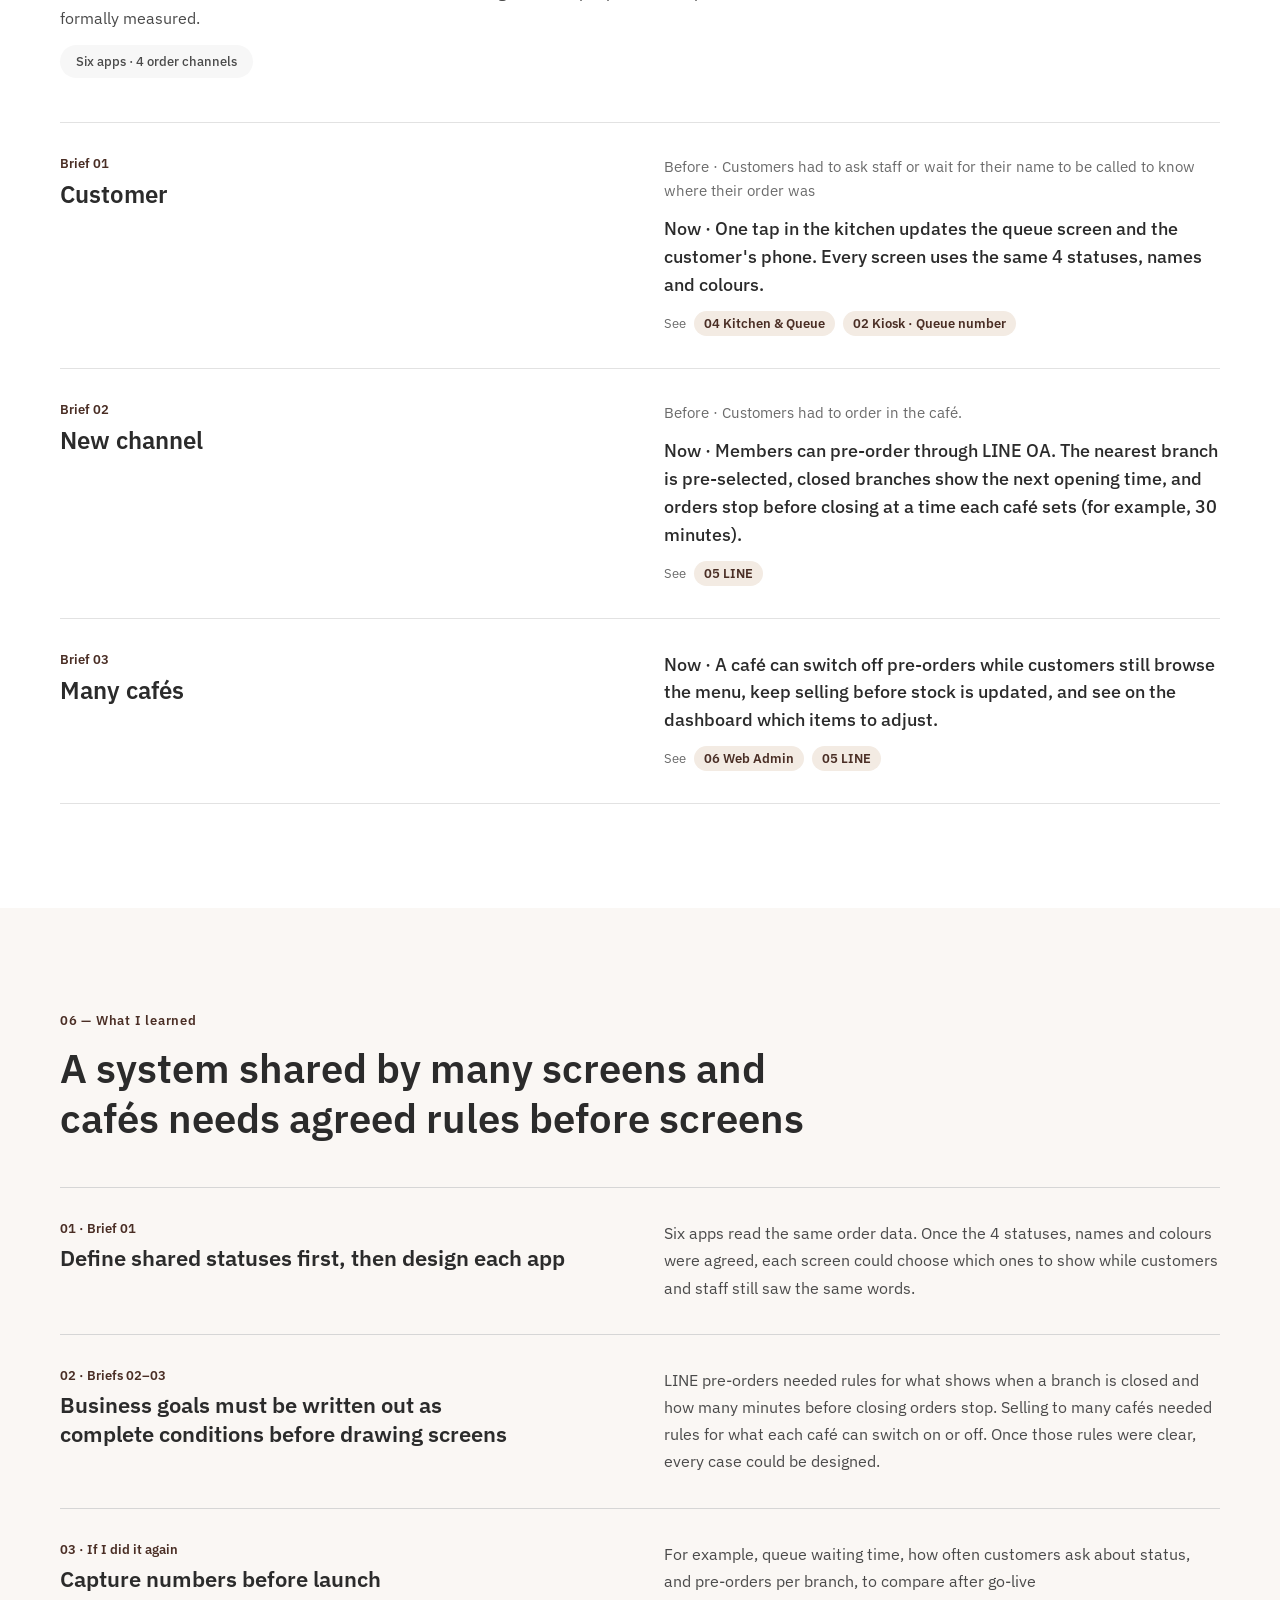
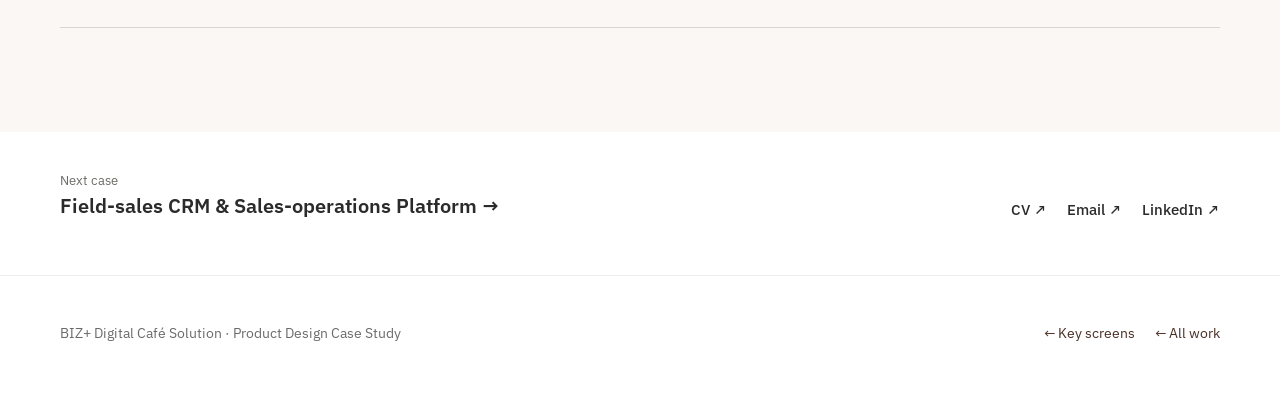
==== commit 1cc372bf: "Deploy" ====
--- a/bizplus-full.html
+++ b/bizplus-full.html
@@ -71,16 +71,7 @@
       </div></div></div>
       <span style="font-size: 12px; color: rgb(107, 107, 107);">หน้าจอวาดใหม่ตาม flow ของระบบจริง ไม่ใช่หน้าจอ production ชื่อร้าน Mellow Café และข้อมูลทั้งหมดเป็นข้อมูลสมมติ</span>
     </div>
-  </div></header><section id="role" data-screen-label="My Role" style="scroll-margin-top: 56px; padding: 0px 24px 104px; display: flex; justify-content: center;">
-  <div style="width: 100%; max-width: 1160px; display: grid; grid-template-columns: repeat(auto-fit, minmax(min(100%, 300px), 1fr)); gap: 24px 48px; align-items: start; padding-top: 48px; border-top: 1px solid rgb(237, 237, 237);">
-    <div style="display: flex; flex-direction: column; gap: 12px;">
-      <span style="font-size: 14px; font-weight: 500; color: rgb(74, 46, 37);">บทบาทของฉัน</span>
-      <span style="font-size: 26px; font-weight: 600; color: rgb(43, 43, 43); line-height: 1.3; text-wrap: balance;">ออกแบบ UX/UI ของระบบสั่งอาหารหลายช่องทาง</span>
-    </div>
-    <div style="display: grid; grid-template-columns: 120px minmax(0px, 1fr); gap: 12px 16px; font-size: 15px; line-height: 1.6;">
-      <span style="color: rgb(74, 46, 37); font-weight: 600;">UX/UI Designer</span><span style="color: rgb(43, 43, 43);">วาง user flow และออกแบบ UI ทั้ง 6 แอป กำหนดชุดสถานะออเดอร์ที่ทุกจอใช้ร่วมกัน ออกแบบหน้าจอสำหรับกรณีพิเศษ (edge case) และตรวจหน้าจอที่พัฒนาจริงกับทีมจนขึ้นระบบ</span>
-    </div>
-  </div></section><section id="problem" data-screen-label="01 Problem" style="scroll-margin-top: 56px; padding: 104px 24px; background: rgb(250, 247, 244); display: flex; justify-content: center;">
+  </div></header><section id="problem" data-screen-label="01 Problem" style="scroll-margin-top: 56px; padding: 104px 24px; background: rgb(250, 247, 244); display: flex; justify-content: center;">
   <div style="width: 100%; max-width: 1160px; display: flex; flex-direction: column; gap: 44px;">
     <div style="display: flex; flex-direction: column; gap: 14px; max-width: 820px;">
       <span style="font-size: 13px; font-weight: 600; letter-spacing: 0.06em; color: rgb(74, 46, 37);">01 — โจทย์</span>
@@ -382,7 +373,7 @@
       <div style="display: grid; grid-template-columns: repeat(auto-fit, minmax(min(100%, 320px), 1fr)); gap: 12px 48px; padding: 32px 0px; border-bottom: 1px solid rgb(214, 214, 214); align-items: start;"><div style="display: flex; flex-direction: column; gap: 6px;"><span style="font-size: 13px; font-weight: 600; color: rgb(74, 46, 37);">02 · โจทย์ 02–03</span><span style="font-size: 22px; line-height: 1.35; font-weight: 600; color: rgb(43, 43, 43); text-wrap: balance;">โจทย์ธุรกิจต้องเขียนเป็นเงื่อนไขให้ครบก่อนวาดจอ</span></div><span style="font-size: 16px; line-height: 1.7; color: rgb(74, 74, 74); text-wrap: pretty;">สั่งล่วงหน้าผ่าน LINE ต้องรู้ว่าสาขาปิดแล้วแสดงอะไร ปิดรับก่อนกี่นาที ส่วนการขายหลายร้านต้องรู้ว่าอะไรให้แต่ละร้านเปิดปิดเอง เมื่อเงื่อนไขชัด จอทุกกรณีก็ออกแบบได้ครบ</span></div>
       <div style="display: grid; grid-template-columns: repeat(auto-fit, minmax(min(100%, 320px), 1fr)); gap: 12px 48px; padding: 32px 0px; border-bottom: 1px solid rgb(214, 214, 214); align-items: start;"><div style="display: flex; flex-direction: column; gap: 6px;"><span style="font-size: 13px; font-weight: 600; color: rgb(74, 46, 37);">03 · ถ้าทำใหม่</span><span style="font-size: 22px; line-height: 1.35; font-weight: 600; color: rgb(43, 43, 43); text-wrap: balance;">เก็บตัวเลขก่อนขึ้นระบบ</span></div><span style="font-size: 16px; line-height: 1.7; color: rgb(74, 74, 74); text-wrap: pretty;">เช่น เวลารอคิว จำนวนครั้งที่ลูกค้าถามสถานะ และยอดสั่งล่วงหน้าต่อสาขา เพื่อเทียบกับหลังใช้งานจริง</span></div>
     </div>
-  </div></section><nav data-case-end aria-label="เคสถัดไปและช่องทางติดต่อ" style="width:100%;max-width:1208px;box-sizing:border-box;margin:0 auto;padding:40px 24px 56px;display:flex;flex-wrap:wrap;gap:20px 40px;justify-content:space-between;align-items:flex-end;font-family:'IBM Plex Sans','IBM Plex Sans Thai',sans-serif;color:var(--color-text,#2b2b2b)"><a href="field-sales-full.html" style="color:inherit;text-decoration:none;display:flex;flex-direction:column;gap:4px"><span style="font-size:13px;color:var(--color-text-faint,#6b6b65)">เคสถัดไป</span><span style="font-size:20px;font-weight:600;line-height:1.3">Field-sales CRM &amp; Sales-operations Platform →</span></a><span style="display:flex;gap:20px;flex-wrap:wrap;font-size:15px;font-weight:500"><a href="Luksayaporn_J_ProductDesigner_CV.pdf" target="_blank" rel="noopener" style="color:inherit">CV ↗︎</a><a href="mailto:luksayaporn.j@gmail.com" style="color:inherit">อีเมล ↗︎</a><a href="https://www.linkedin.com/in/luksayaporn" target="_blank" rel="noopener" style="color:inherit">LinkedIn ↗︎</a></span></nav>
+  </div></section><nav data-case-end aria-label="เคสถัดไปและช่องทางติดต่อ" style="width:100%;max-width:1208px;box-sizing:border-box;margin:0 auto;padding:40px 24px 56px;display:flex;flex-wrap:wrap;gap:20px 40px;justify-content:space-between;align-items:flex-end;font-family:'IBM Plex Sans','IBM Plex Sans Thai',sans-serif;color:var(--color-text,#2b2b2b)"><a href="field-sales-full.html" style="color:inherit;text-decoration:none;display:flex;flex-direction:column;gap:4px"><span style="font-size:13px;color:var(--color-text-faint,#6b6b65)">เคสถัดไป</span><span style="font-size:20px;font-weight:600;line-height:1.3">Field-sales CRM &amp; Sales-operations Platform →</span></a><span style="display:flex;gap:20px;flex-wrap:wrap;font-size:15px;font-weight:500"><a href="cv.html" style="color:inherit">CV ↗︎</a><a href="mailto:luksayaporn.j@gmail.com" style="color:inherit">อีเมล ↗︎</a><a href="https://www.linkedin.com/in/luksayaporn" target="_blank" rel="noopener" style="color:inherit">LinkedIn ↗︎</a></span></nav>
 <footer style="padding: 48px 24px 64px; border-top: 1px solid rgb(237, 237, 237); display: flex; justify-content: center;">
   <div style="width: 100%; max-width: 1160px; font-size: 14px; color: rgb(107, 107, 107); display: flex; justify-content: space-between; gap: 16px; flex-wrap: wrap;"><span>BIZ+ Digital Café Solution · Product Design Case Study</span><span style="display:flex;gap:20px;flex-wrap:wrap"><a href="bizplus.html">← แบบย่อ (Key Screens)</a><a href="index.html">← ผลงานทั้งหมด</a></span></div></footer></main>
 <script>
